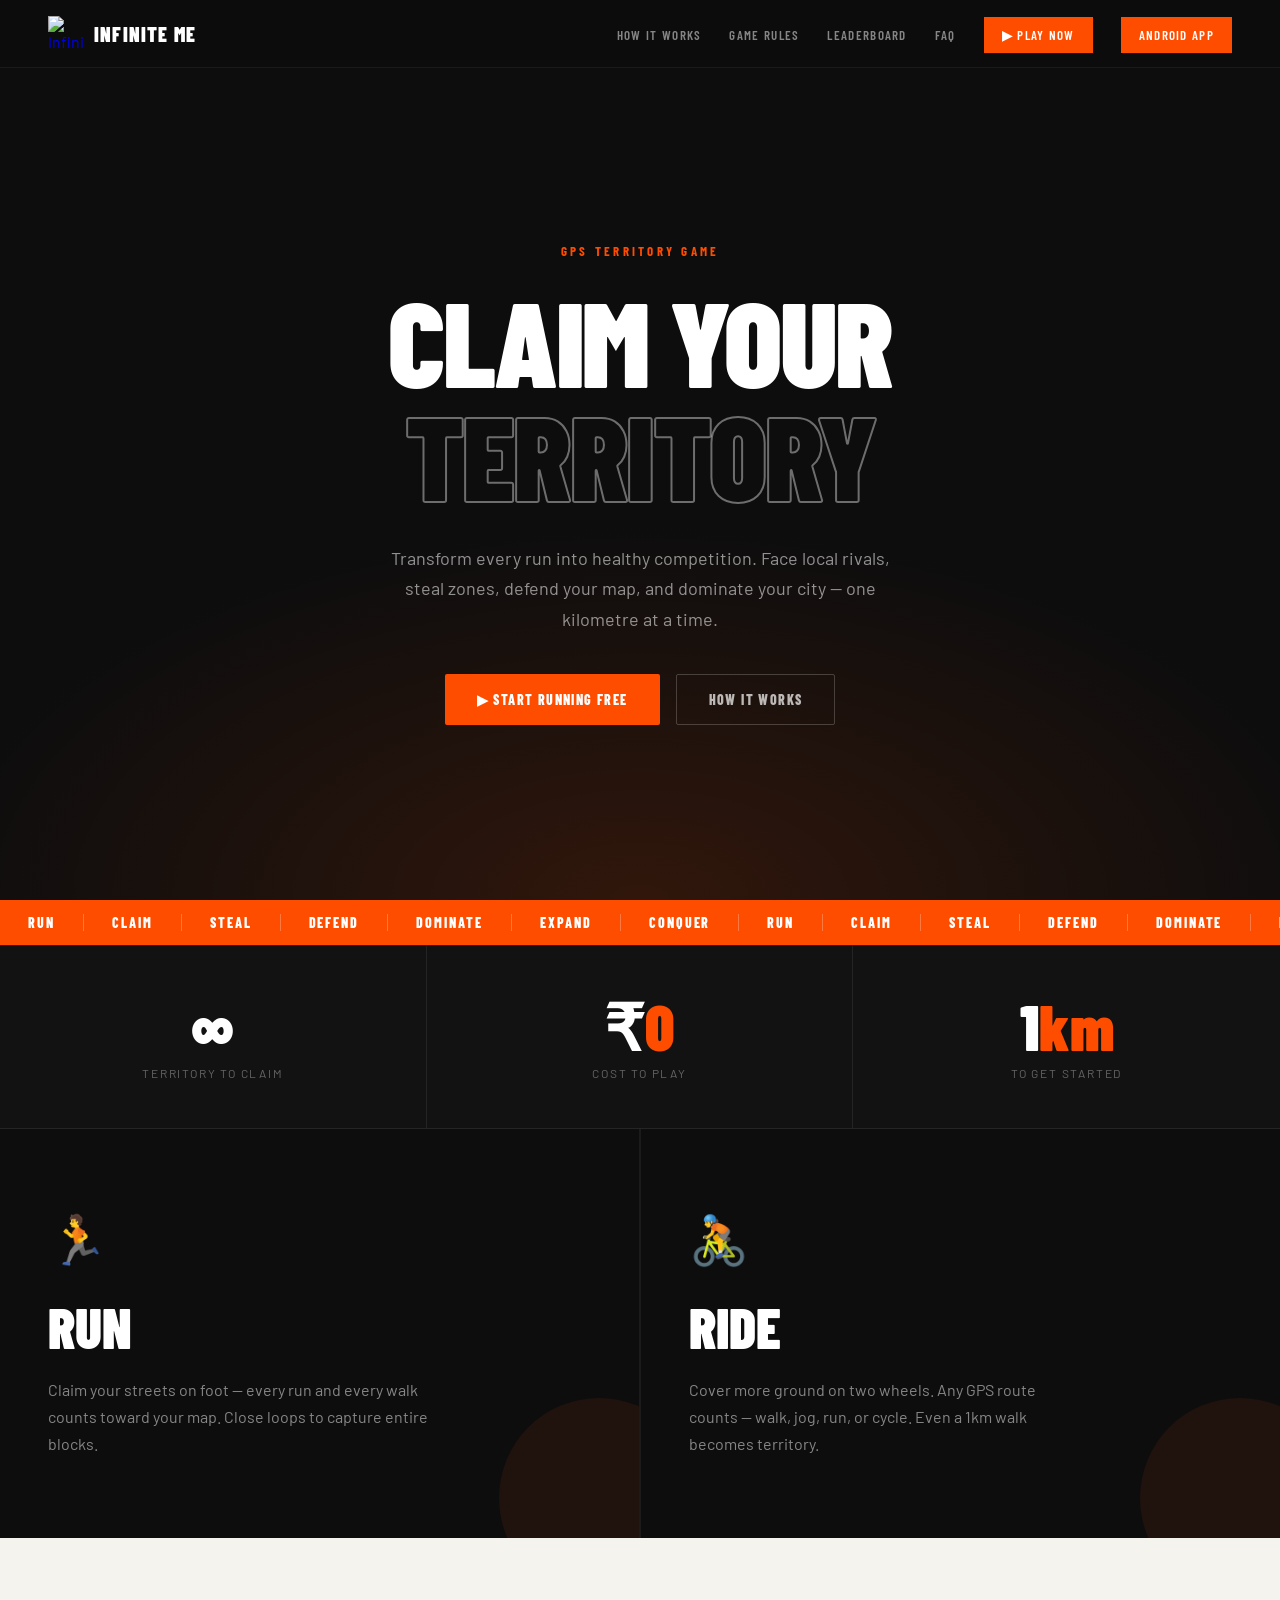
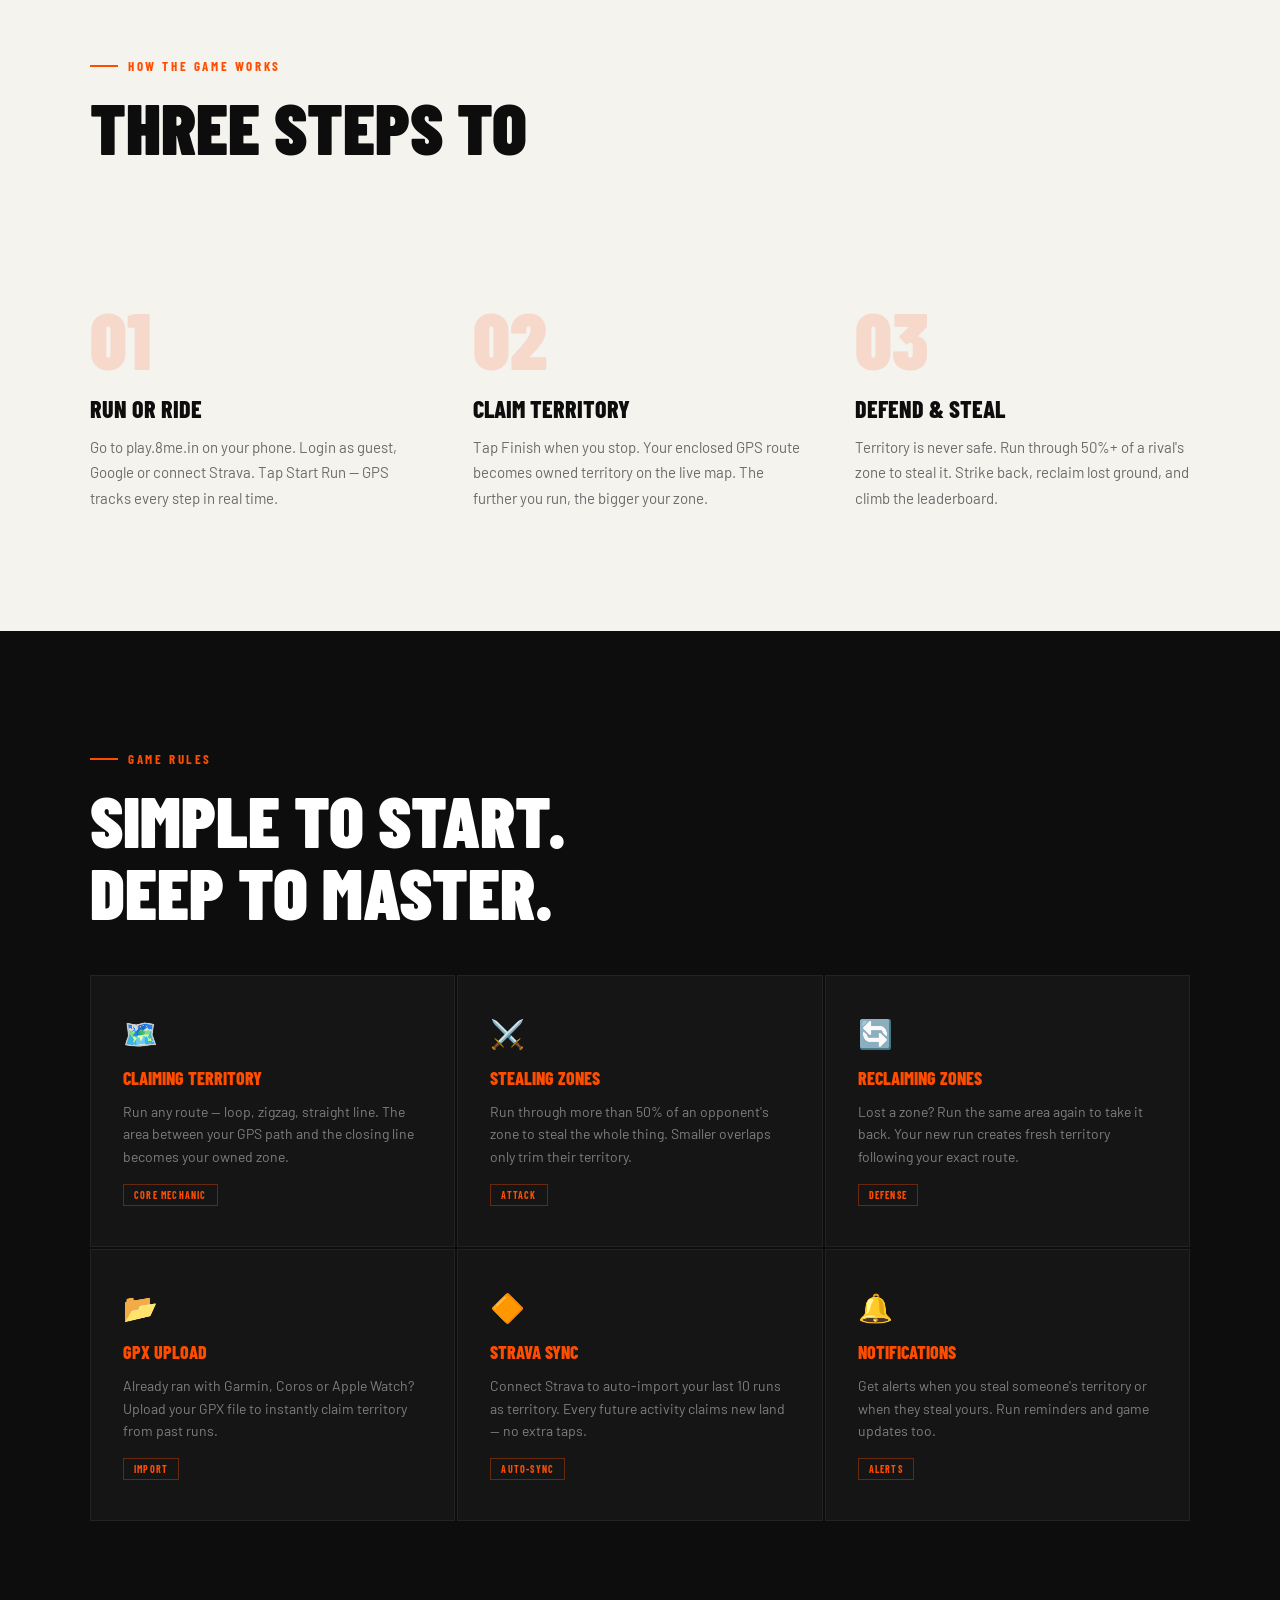
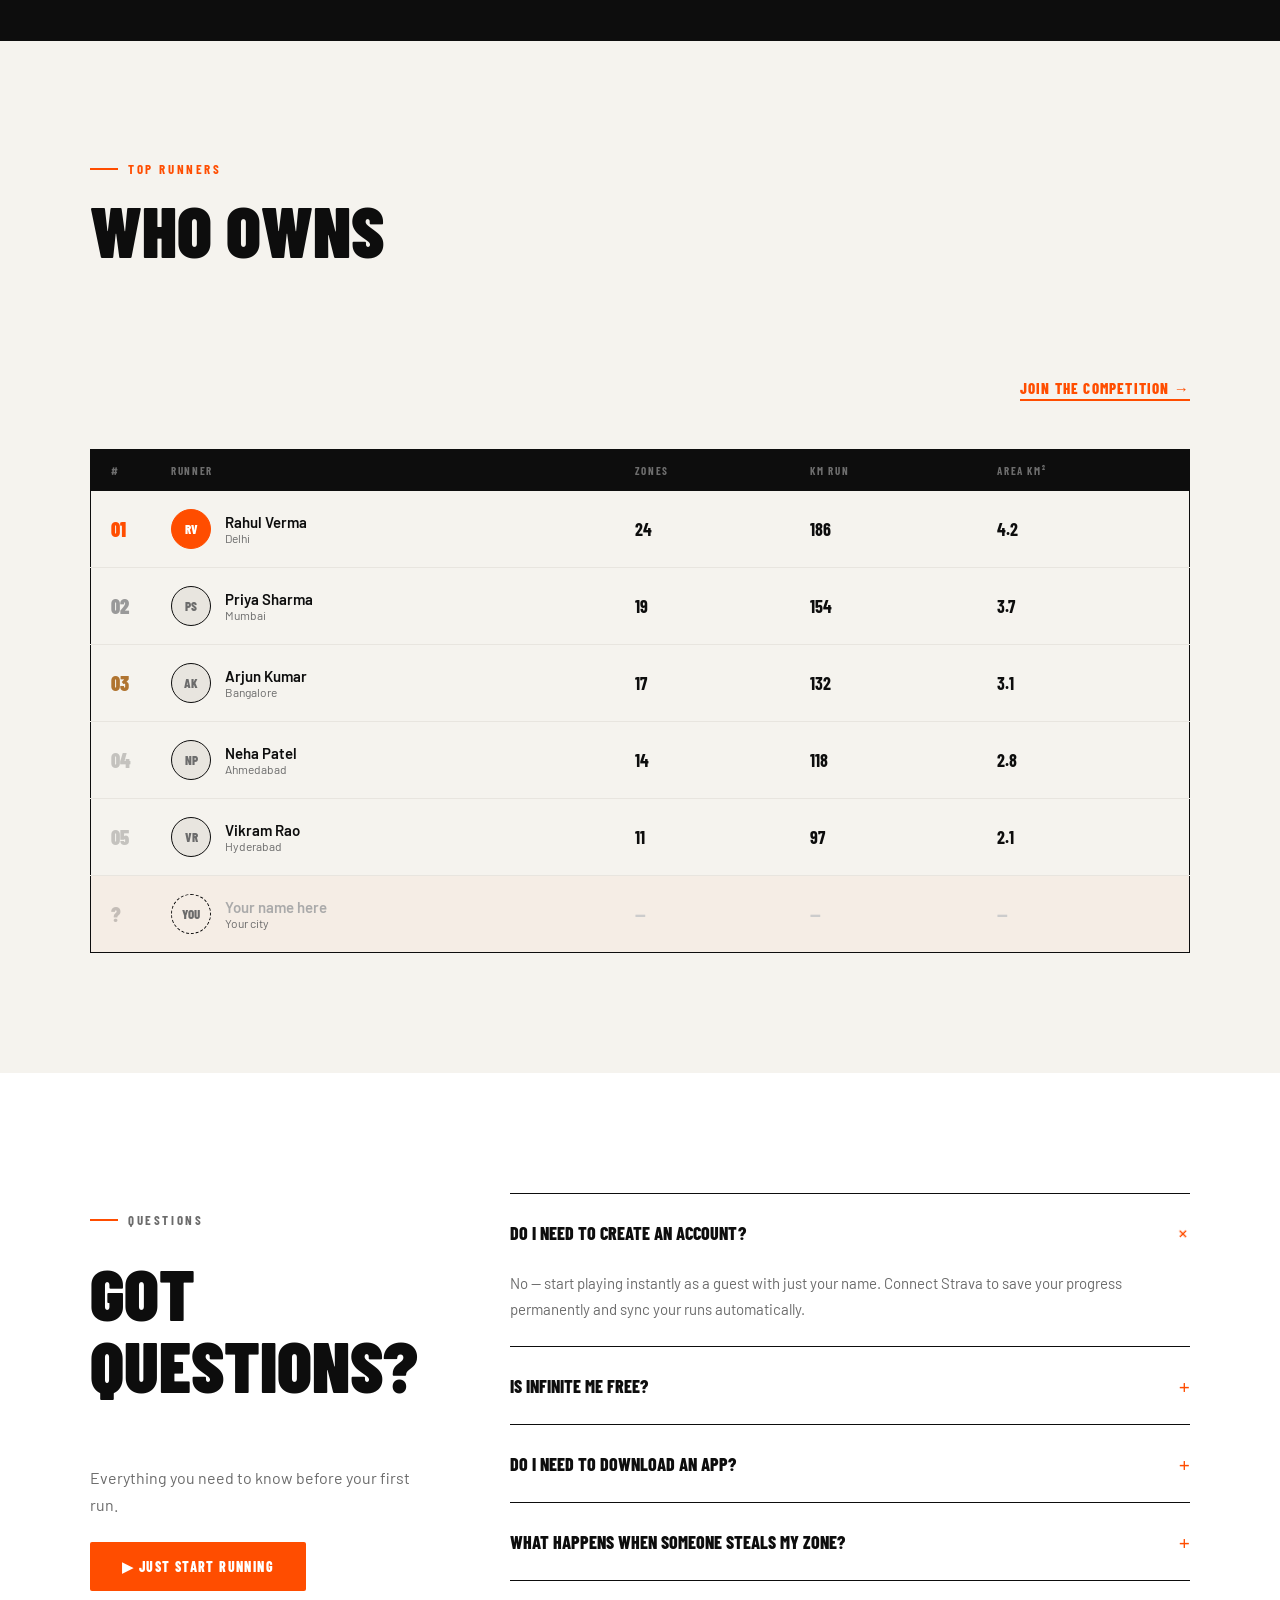
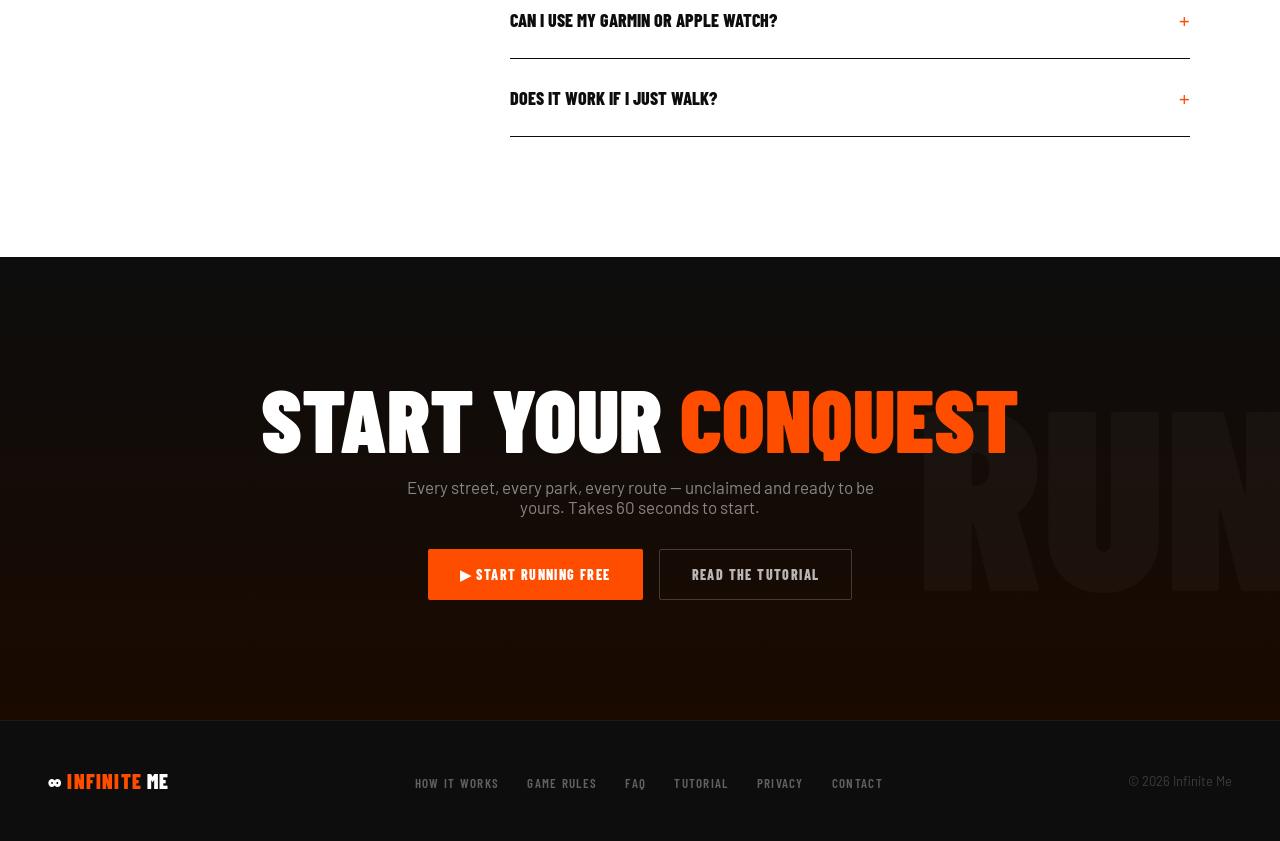
==== website/index.html @ 052830c9 "Build production Conquest landing page for 8me.in Implement Option A design as deployable site with " ====
<!DOCTYPE html>
<html lang="en">
<head>
  <meta charset="UTF-8" />
  <meta name="viewport" content="width=device-width, initial-scale=1.0" />
  <title>Infinite Me — Run. Claim. Own Your World.</title>
  <meta name="description" content="Turn every run into territory. Claim zones, steal rivals, dominate the map. Free GPS territory game for runners." />
  <link rel="icon" type="image/png" href="https://play.8me.in/favicon.png" />
  <link rel="apple-touch-icon" href="https://play.8me.in/favicon.png" />
  <link rel="preconnect" href="https://fonts.googleapis.com" />
  <link rel="preconnect" href="https://fonts.gstatic.com" crossorigin />
  <link href="https://fonts.googleapis.com/css2?family=Barlow+Condensed:wght@600;700;800;900&family=Barlow:wght@400;500;600&display=swap" rel="stylesheet" />
  <link rel="stylesheet" href="css/styles.css" />
</head>
<body>

  <nav>
    <a class="nav-logo" href="#">
      <img src="https://play.8me.in/favicon.png" alt="Infinite Me" width="36" height="36" />
      <span>Infinite Me</span>
    </a>
    <ul class="nav-links">
      <li><a href="#how">How it works</a></li>
      <li><a href="#rules">Game rules</a></li>
      <li><a href="#leaderboard">Leaderboard</a></li>
      <li><a href="#faq">FAQ</a></li>
      <li><a href="https://play.8me.in" class="nav-cta">▶ Play now</a></li>
      <li><a href="javascript:void(0)" class="nav-cta" onclick="openDownloadModal()">Android app</a></li>
    </ul>
    <button class="nav-toggle" id="navToggle" aria-label="Menu">
      <span></span><span></span><span></span>
    </button>
  </nav>

  <div class="mobile-menu" id="mobileMenu">
    <a href="#how">How it works</a>
    <a href="#rules">Game rules</a>
    <a href="#leaderboard">Leaderboard</a>
    <a href="#faq">FAQ</a>
    <a href="javascript:void(0)" onclick="openDownloadModal()">Download for Android</a>
    <a href="https://play.8me.in">▶ Play now</a>
  </div>

  <section class="hero" id="home">
    <p class="hero-eyebrow reveal">GPS Territory Game</p>
    <h1 class="reveal d1">Claim your <span class="outline">territory</span></h1>
    <p class="hero-desc reveal d2">Transform every run into healthy competition. Face local rivals, steal zones, defend your map, and dominate your city — one kilometre at a time.</p>
    <div class="hero-btns reveal d3">
      <a class="btn btn-primary" href="https://play.8me.in">▶ Start running free</a>
      <a class="btn btn-ghost" href="#how">How it works</a>
    </div>
  </section>

  <div class="ticker" aria-hidden="true">
    <div class="ticker-track">
      <span class="ticker-item">Run</span><span class="ticker-item">Claim</span><span class="ticker-item">Steal</span>
      <span class="ticker-item">Defend</span><span class="ticker-item">Dominate</span><span class="ticker-item">Expand</span>
      <span class="ticker-item">Conquer</span><span class="ticker-item">Run</span><span class="ticker-item">Claim</span>
      <span class="ticker-item">Steal</span><span class="ticker-item">Defend</span><span class="ticker-item">Dominate</span>
      <span class="ticker-item">Expand</span><span class="ticker-item">Conquer</span>
      <span class="ticker-item">Run</span><span class="ticker-item">Claim</span><span class="ticker-item">Steal</span>
      <span class="ticker-item">Defend</span><span class="ticker-item">Dominate</span><span class="ticker-item">Expand</span>
      <span class="ticker-item">Conquer</span>
    </div>
  </div>

  <div class="stats-bar">
    <div class="stat-item reveal">
      <span class="stat-num">∞</span>
      <span class="stat-lbl">Territory to claim</span>
    </div>
    <div class="stat-item reveal d1">
      <span class="stat-num">₹<span>0</span></span>
      <span class="stat-lbl">Cost to play</span>
    </div>
    <div class="stat-item reveal d2">
      <span class="stat-num">1<span>km</span></span>
      <span class="stat-lbl">To get started</span>
    </div>
  </div>

  <section class="activity">
    <div class="activity-card reveal">
      <div class="activity-icon">🏃</div>
      <h2>Run</h2>
      <p>Claim your streets on foot — every run and every walk counts toward your map. Close loops to capture entire blocks.</p>
    </div>
    <div class="activity-card reveal d1">
      <div class="activity-icon">🚴</div>
      <h2>Ride</h2>
      <p>Cover more ground on two wheels. Any GPS route counts — walk, jog, run, or cycle. Even a 1km walk becomes territory.</p>
    </div>
  </section>

  <section class="how" id="how">
    <div class="how-inner">
      <p class="section-label reveal">How the game works</p>
      <h2 class="section-title reveal d1">Three steps to<br><span class="stroke">domination</span></h2>
      <div class="steps">
        <div class="step reveal">
          <div class="step-num">01</div>
          <h3>Run or ride</h3>
          <p>Go to play.8me.in on your phone. Login as guest, Google or connect Strava. Tap Start Run — GPS tracks every step in real time.</p>
        </div>
        <div class="step reveal d1">
          <div class="step-num">02</div>
          <h3>Claim territory</h3>
          <p>Tap Finish when you stop. Your enclosed GPS route becomes owned territory on the live map. The further you run, the bigger your zone.</p>
        </div>
        <div class="step reveal d2">
          <div class="step-num">03</div>
          <h3>Defend &amp; steal</h3>
          <p>Territory is never safe. Run through 50%+ of a rival's zone to steal it. Strike back, reclaim lost ground, and climb the leaderboard.</p>
        </div>
      </div>
    </div>
  </section>

  <section class="features" id="rules">
    <div class="features-inner">
      <p class="section-label reveal">Game rules</p>
      <h2 class="section-title reveal d1">Simple to start.<br>Deep to master.</h2>
      <div class="feature-grid">
        <div class="feature reveal">
          <span class="feature-icon">🗺️</span>
          <h4>Claiming territory</h4>
          <p>Run any route — loop, zigzag, straight line. The area between your GPS path and the closing line becomes your owned zone.</p>
          <span class="feature-tag">Core mechanic</span>
        </div>
        <div class="feature reveal d1">
          <span class="feature-icon">⚔️</span>
          <h4>Stealing zones</h4>
          <p>Run through more than 50% of an opponent's zone to steal the whole thing. Smaller overlaps only trim their territory.</p>
          <span class="feature-tag">Attack</span>
        </div>
        <div class="feature reveal d2">
          <span class="feature-icon">🔄</span>
          <h4>Reclaiming zones</h4>
          <p>Lost a zone? Run the same area again to take it back. Your new run creates fresh territory following your exact route.</p>
          <span class="feature-tag">Defense</span>
        </div>
        <div class="feature reveal">
          <span class="feature-icon">📂</span>
          <h4>GPX upload</h4>
          <p>Already ran with Garmin, Coros or Apple Watch? Upload your GPX file to instantly claim territory from past runs.</p>
          <span class="feature-tag">Import</span>
        </div>
        <div class="feature reveal d1">
          <span class="feature-icon">🔶</span>
          <h4>Strava sync</h4>
          <p>Connect Strava to auto-import your last 10 runs as territory. Every future activity claims new land — no extra taps.</p>
          <span class="feature-tag">Auto-sync</span>
        </div>
        <div class="feature reveal d2">
          <span class="feature-icon">🔔</span>
          <h4>Notifications</h4>
          <p>Get alerts when you steal someone's territory or when they steal yours. Run reminders and game updates too.</p>
          <span class="feature-tag">Alerts</span>
        </div>
      </div>
    </div>
  </section>

  <section class="leaderboard" id="leaderboard">
    <div class="lb-inner">
      <div class="lb-header reveal">
        <div>
          <p class="section-label">Top runners</p>
          <h2 class="section-title">Who owns<br><span class="stroke">the map</span></h2>
        </div>
        <a href="https://play.8me.in" class="lb-join">Join the competition →</a>
      </div>
      <table class="lb-table reveal d1">
        <thead>
          <tr>
            <th style="width:52px">#</th>
            <th>Runner</th>
            <th>Zones</th>
            <th>KM run</th>
            <th>Area km²</th>
          </tr>
        </thead>
        <tbody>
          <tr>
            <td><span class="rank-num rank-1">01</span></td>
            <td>
              <div class="runner-row">
                <div class="runner-avi top">RV</div>
                <div>
                  <div class="runner-name">Rahul Verma</div>
                  <div class="runner-city">Delhi</div>
                </div>
              </div>
            </td>
            <td><span class="lb-num">24</span></td>
            <td><span class="lb-num">186</span></td>
            <td><span class="lb-num">4.2</span></td>
          </tr>
          <tr>
            <td><span class="rank-num rank-2">02</span></td>
            <td>
              <div class="runner-row">
                <div class="runner-avi">PS</div>
                <div>
                  <div class="runner-name">Priya Sharma</div>
                  <div class="runner-city">Mumbai</div>
                </div>
              </div>
            </td>
            <td><span class="lb-num">19</span></td>
            <td><span class="lb-num">154</span></td>
            <td><span class="lb-num">3.7</span></td>
          </tr>
          <tr>
            <td><span class="rank-num rank-3">03</span></td>
            <td>
              <div class="runner-row">
                <div class="runner-avi">AK</div>
                <div>
                  <div class="runner-name">Arjun Kumar</div>
                  <div class="runner-city">Bangalore</div>
                </div>
              </div>
            </td>
            <td><span class="lb-num">17</span></td>
            <td><span class="lb-num">132</span></td>
            <td><span class="lb-num">3.1</span></td>
          </tr>
          <tr>
            <td><span class="rank-num">04</span></td>
            <td>
              <div class="runner-row">
                <div class="runner-avi">NP</div>
                <div>
                  <div class="runner-name">Neha Patel</div>
                  <div class="runner-city">Ahmedabad</div>
                </div>
              </div>
            </td>
            <td><span class="lb-num">14</span></td>
            <td><span class="lb-num">118</span></td>
            <td><span class="lb-num">2.8</span></td>
          </tr>
          <tr>
            <td><span class="rank-num">05</span></td>
            <td>
              <div class="runner-row">
                <div class="runner-avi">VR</div>
                <div>
                  <div class="runner-name">Vikram Rao</div>
                  <div class="runner-city">Hyderabad</div>
                </div>
              </div>
            </td>
            <td><span class="lb-num">11</span></td>
            <td><span class="lb-num">97</span></td>
            <td><span class="lb-num">2.1</span></td>
          </tr>
          <tr class="you-row">
            <td><span class="rank-num">?</span></td>
            <td>
              <div class="runner-row">
                <div class="runner-avi">YOU</div>
                <div>
                  <div class="runner-name" style="color:#aaa">Your name here</div>
                  <div class="runner-city">Your city</div>
                </div>
              </div>
            </td>
            <td><span class="lb-num" style="color:#ccc">—</span></td>
            <td><span class="lb-num" style="color:#ccc">—</span></td>
            <td><span class="lb-num" style="color:#ccc">—</span></td>
          </tr>
        </tbody>
      </table>
    </div>
  </section>

  <section class="faq" id="faq">
    <div class="faq-inner">
      <div class="faq-left reveal">
        <p class="section-label">Questions</p>
        <h2 class="section-title">Got<br>questions?</h2>
        <p>Everything you need to know before your first run.</p>
        <a class="btn btn-primary" href="https://play.8me.in">▶ Just start running</a>
      </div>
      <div class="faq-list reveal d1">
        <div class="faq-item open">
          <div class="faq-q">Do I need to create an account?</div>
          <div class="faq-a">No — start playing instantly as a guest with just your name. Connect Strava to save your progress permanently and sync your runs automatically.</div>
        </div>
        <div class="faq-item">
          <div class="faq-q">Is Infinite Me free?</div>
          <div class="faq-a">Completely free. No ads, no in-app purchases, no premium tier. Just run and claim territory.</div>
        </div>
        <div class="faq-item">
          <div class="faq-q">Do I need to download an app?</div>
          <div class="faq-a">Not mandatory. Infinite Me runs entirely in your phone's browser at play.8me.in. Works on any modern Android or iPhone. You can also download the Android app for the best experience.</div>
        </div>
        <div class="faq-item">
          <div class="faq-q">What happens when someone steals my zone?</div>
          <div class="faq-a">You'll get an alert in the app, or enable notifications from your profile page in the browser. Simply run through the same area again to reclaim it — every zone can always be won back.</div>
        </div>
        <div class="faq-item">
          <div class="faq-q">Can I use my Garmin or Apple Watch?</div>
          <div class="faq-a">Yes! Export your run as a GPX file from any GPS watch and upload it directly in the app. Your entire run history can instantly become territory.</div>
        </div>
        <div class="faq-item">
          <div class="faq-q">Does it work if I just walk?</div>
          <div class="faq-a">Absolutely. Any GPS route counts — walk, jog, run, or cycle. Even a 1km walk becomes territory. The game is for everyone who moves.</div>
        </div>
      </div>
    </div>
  </section>

  <section class="cta">
    <div class="cta-inner reveal">
      <h2>Start your <span>conquest</span></h2>
      <p>Every street, every park, every route — unclaimed and ready to be yours. Takes 60 seconds to start.</p>
      <div class="cta-btns">
        <a class="btn btn-primary" href="https://play.8me.in">▶ Start running free</a>
        <a class="btn btn-ghost" href="https://8me.in/tutorial.html">Read the tutorial</a>
      </div>
    </div>
  </section>

  <footer>
    <a href="#" class="footer-logo">∞ <span>Infinite</span> Me</a>
    <ul class="footer-links">
      <li><a href="#how">How it works</a></li>
      <li><a href="#rules">Game rules</a></li>
      <li><a href="#faq">FAQ</a></li>
      <li><a href="https://8me.in/tutorial.html">Tutorial</a></li>
      <li><a href="https://8me.in/privacy.html">Privacy</a></li>
      <li><a href="mailto:hello@8me.in">Contact</a></li>
    </ul>
    <span class="footer-copy">© 2026 Infinite Me</span>
  </footer>

  <!-- Android download modal -->
  <div class="modal-overlay" id="downloadModal">
    <div class="modal-box">
      <button class="modal-close" onclick="closeDownloadModal()" aria-label="Close">×</button>
      <h3 class="modal-title">Get early access</h3>
      <p class="modal-sub">Infinite Me is in closed testing. Follow both steps below to install — takes about 2 minutes.</p>
      <div class="modal-step">
        <div class="modal-step-num">Step 1</div>
        <div class="modal-step-title">Join the testers group</div>
        <p>Click "Join group" using the same Google account you use on your phone.</p>
        <a href="https://groups.google.com/g/infiniteme-testers" target="_blank" rel="noopener" class="modal-link-btn">Join testers group →</a>
      </div>
      <div class="modal-step">
        <div class="modal-step-num">Step 2</div>
        <div class="modal-step-title">Opt in on Google Play</div>
        <p>Tap "Become a tester," then install the app from Google Play.</p>
        <a href="https://play.google.com/apps/testing/in.me8.infiniteme" target="_blank" rel="noopener" class="modal-link-btn">Become a tester →</a>
      </div>
      <p class="modal-footnote">Found a bug or have feedback? Email <a href="mailto:developer@8me.in">developer@8me.in</a></p>
    </div>
  </div>

  <script src="js/main.js"></script>
</body>
</html>
---- website/css/styles.css ----
:root {
  --orange: #FF4D00;
  --orange-light: #FF6A25;
  --black: #0D0D0D;
  --white: #FFFFFF;
  --off-white: #F5F3EE;
  --gray: #6B6B6B;
  --light-gray: #E8E5DF;
  --green: #00C566;
  --blue: #0057FF;
  --font: 'Barlow Condensed', sans-serif;
  --font-body: 'Barlow', sans-serif;
  --nav-height: 68px;
}

*, *::before, *::after { box-sizing: border-box; margin: 0; padding: 0; }
html { scroll-behavior: smooth; }
body {
  font-family: var(--font-body);
  background: var(--black);
  color: var(--white);
  overflow-x: hidden;
}

/* NAV */
nav {
  position: fixed;
  top: 0; left: 0; right: 0;
  z-index: 200;
  height: var(--nav-height);
  background: rgba(13, 13, 13, 0.9);
  backdrop-filter: blur(12px);
  border-bottom: 1px solid rgba(255, 255, 255, 0.06);
  display: flex;
  align-items: center;
  justify-content: space-between;
  padding: 0 48px;
}

.nav-logo {
  display: flex;
  align-items: center;
  gap: 10px;
  text-decoration: none;
}
.nav-logo img { height: 36px; width: 36px; object-fit: contain; }
.nav-logo span {
  font-family: var(--font);
  font-weight: 900;
  font-size: 20px;
  letter-spacing: 0.06em;
  text-transform: uppercase;
  color: var(--white);
}

.nav-links {
  display: flex;
  align-items: center;
  gap: 28px;
  list-style: none;
}
.nav-links a {
  font-family: var(--font);
  font-weight: 600;
  font-size: 13px;
  letter-spacing: 0.1em;
  text-transform: uppercase;
  color: rgba(255, 255, 255, 0.5);
  text-decoration: none;
  transition: color 0.2s;
}
.nav-links a:hover { color: var(--white); }
.nav-cta {
  background: var(--orange) !important;
  color: var(--white) !important;
  padding: 10px 18px !important;
}
.nav-cta:hover { background: var(--orange-light) !important; color: var(--white) !important; }

.nav-toggle {
  display: none;
  background: none;
  border: none;
  cursor: pointer;
  padding: 8px;
}
.nav-toggle span {
  display: block;
  width: 24px;
  height: 2px;
  background: var(--white);
  margin: 5px 0;
  transition: transform 0.2s, opacity 0.2s;
}
.nav-toggle.open span:nth-child(1) { transform: translateY(7px) rotate(45deg); }
.nav-toggle.open span:nth-child(2) { opacity: 0; }
.nav-toggle.open span:nth-child(3) { transform: translateY(-7px) rotate(-45deg); }

.mobile-menu {
  display: none;
  position: fixed;
  top: var(--nav-height);
  left: 0; right: 0;
  background: var(--black);
  border-bottom: 1px solid rgba(255, 255, 255, 0.08);
  padding: 24px;
  z-index: 199;
  flex-direction: column;
  gap: 4px;
}
.mobile-menu.open { display: flex; }
.mobile-menu a {
  font-family: var(--font);
  font-weight: 700;
  font-size: 16px;
  letter-spacing: 0.08em;
  text-transform: uppercase;
  color: rgba(255, 255, 255, 0.7);
  text-decoration: none;
  padding: 14px 0;
  border-bottom: 1px solid rgba(255, 255, 255, 0.06);
}
.mobile-menu a:last-child {
  margin-top: 8px;
  background: var(--orange);
  color: var(--white);
  text-align: center;
  padding: 16px;
  border: none;
}

/* HERO */
.hero {
  min-height: 100vh;
  padding: calc(var(--nav-height) + 80px) 48px 80px;
  display: flex;
  flex-direction: column;
  align-items: center;
  justify-content: center;
  text-align: center;
  position: relative;
}
.hero::before {
  content: '';
  position: absolute;
  inset: 0;
  background: radial-gradient(ellipse 80% 60% at 50% 100%, rgba(255, 77, 0, 0.15) 0%, transparent 70%);
  pointer-events: none;
}
.hero-eyebrow {
  font-family: var(--font);
  font-weight: 700;
  font-size: 13px;
  letter-spacing: 0.25em;
  text-transform: uppercase;
  color: var(--orange);
  margin-bottom: 24px;
  position: relative;
}
.hero h1 {
  font-family: var(--font);
  font-weight: 900;
  font-size: clamp(52px, 10vw, 120px);
  line-height: 0.95;
  letter-spacing: -0.02em;
  text-transform: uppercase;
  max-width: 900px;
  position: relative;
}
.hero h1 .outline {
  -webkit-text-stroke: 2px rgba(255, 255, 255, 0.4);
  color: transparent;
}
.hero-desc {
  font-size: 18px;
  line-height: 1.7;
  color: rgba(255, 255, 255, 0.55);
  max-width: 520px;
  margin: 32px auto 40px;
  position: relative;
}
.hero-btns {
  display: flex;
  gap: 16px;
  justify-content: center;
  flex-wrap: wrap;
  position: relative;
}

/* BUTTONS */
.btn {
  font-family: var(--font);
  font-weight: 800;
  font-size: 14px;
  letter-spacing: 0.1em;
  text-transform: uppercase;
  text-decoration: none;
  padding: 16px 32px;
  border-radius: 2px;
  border: none;
  cursor: pointer;
  transition: all 0.2s;
  display: inline-flex;
  align-items: center;
  gap: 8px;
}
.btn-primary { background: var(--orange); color: var(--white); }
.btn-primary:hover { background: var(--orange-light); transform: translateY(-2px); }
.btn-ghost {
  background: transparent;
  color: rgba(255, 255, 255, 0.7);
  border: 1.5px solid rgba(255, 255, 255, 0.2);
}
.btn-ghost:hover { border-color: rgba(255, 255, 255, 0.5); color: var(--white); }

/* TICKER */
.ticker {
  background: var(--orange);
  padding: 14px 0;
  overflow: hidden;
}
.ticker-track {
  display: flex;
  width: max-content;
  animation: tick 22s linear infinite;
}
.ticker-item {
  font-family: var(--font);
  font-weight: 800;
  font-size: 14px;
  letter-spacing: 0.14em;
  text-transform: uppercase;
  color: var(--white);
  padding: 0 28px;
  border-right: 1px solid rgba(255, 255, 255, 0.25);
  white-space: nowrap;
}
@keyframes tick {
  0% { transform: translateX(0); }
  100% { transform: translateX(-50%); }
}

/* STATS BAR */
.stats-bar {
  display: grid;
  grid-template-columns: repeat(3, 1fr);
  border-top: 1px solid rgba(255, 255, 255, 0.08);
  border-bottom: 1px solid rgba(255, 255, 255, 0.08);
  background: rgba(255, 255, 255, 0.02);
}
.stat-item {
  padding: 48px 32px;
  text-align: center;
  border-right: 1px solid rgba(255, 255, 255, 0.08);
}
.stat-item:last-child { border-right: none; }
.stat-num {
  font-family: var(--font);
  font-weight: 900;
  font-size: clamp(40px, 6vw, 64px);
  color: var(--white);
  line-height: 1;
  display: block;
}
.stat-num span { color: var(--orange); }
.stat-lbl {
  font-size: 12px;
  letter-spacing: 0.15em;
  text-transform: uppercase;
  color: rgba(255, 255, 255, 0.35);
  margin-top: 8px;
  display: block;
}

/* ACTIVITY */
.activity {
  display: grid;
  grid-template-columns: 1fr 1fr;
  gap: 2px;
  background: rgba(255, 255, 255, 0.06);
}
.activity-card {
  background: var(--black);
  padding: 80px 48px;
  position: relative;
  overflow: hidden;
}
.activity-card::after {
  content: '';
  position: absolute;
  bottom: -60px;
  right: -60px;
  width: 200px;
  height: 200px;
  background: var(--orange);
  opacity: 0.08;
  border-radius: 50%;
}
.activity-icon { font-size: 48px; margin-bottom: 24px; position: relative; z-index: 1; }
.activity-card h2 {
  font-family: var(--font);
  font-weight: 900;
  font-size: clamp(36px, 5vw, 56px);
  text-transform: uppercase;
  margin-bottom: 16px;
  position: relative;
  z-index: 1;
}
.activity-card p {
  color: rgba(255, 255, 255, 0.5);
  line-height: 1.7;
  max-width: 380px;
  position: relative;
  z-index: 1;
}

/* SECTIONS */
.section-label {
  font-family: var(--font);
  font-weight: 700;
  font-size: 13px;
  letter-spacing: 0.2em;
  text-transform: uppercase;
  color: var(--orange);
  margin-bottom: 16px;
  display: flex;
  align-items: center;
  gap: 10px;
}
.section-label::before {
  content: '';
  width: 28px;
  height: 2px;
  background: var(--orange);
}
.section-title {
  font-family: var(--font);
  font-weight: 900;
  font-size: clamp(40px, 6vw, 72px);
  text-transform: uppercase;
  line-height: 1;
  margin-bottom: 64px;
}
.section-title .stroke {
  -webkit-text-stroke: 2px currentColor;
  color: transparent;
}

/* HOW IT WORKS */
.how {
  padding: 120px 48px;
  background: var(--off-white);
  color: var(--black);
}
.how-inner { max-width: 1100px; margin: 0 auto; }
.steps { display: grid; grid-template-columns: repeat(3, 1fr); gap: 48px; }
.step-num {
  font-family: var(--font);
  font-weight: 900;
  font-size: 80px;
  color: rgba(255, 77, 0, 0.15);
  line-height: 1;
  margin-bottom: 16px;
}
.step h3 {
  font-family: var(--font);
  font-weight: 800;
  font-size: 24px;
  text-transform: uppercase;
  margin-bottom: 12px;
}
.step p { color: var(--gray); line-height: 1.7; font-size: 15px; }

/* FEATURES / RULES */
.features {
  padding: 120px 48px;
  background: var(--black);
}
.features-inner { max-width: 1100px; margin: 0 auto; }
.features .section-title { color: var(--white); margin-bottom: 48px; }
.feature-grid { display: grid; grid-template-columns: repeat(3, 1fr); gap: 2px; }
.feature {
  background: rgba(255, 255, 255, 0.03);
  padding: 40px 32px;
  border: 1px solid rgba(255, 255, 255, 0.06);
  transition: background 0.25s;
}
.feature:hover { background: rgba(255, 255, 255, 0.05); }
.feature-icon { font-size: 28px; margin-bottom: 16px; display: block; }
.feature h4 {
  font-family: var(--font);
  font-weight: 800;
  font-size: 18px;
  text-transform: uppercase;
  margin-bottom: 12px;
  color: var(--orange);
}
.feature p { color: rgba(255, 255, 255, 0.45); font-size: 14px; line-height: 1.6; }
.feature-tag {
  display: inline-block;
  margin-top: 16px;
  font-family: var(--font);
  font-size: 10px;
  font-weight: 700;
  letter-spacing: 0.12em;
  text-transform: uppercase;
  color: var(--orange);
  border: 1px solid rgba(255, 77, 0, 0.35);
  padding: 4px 10px;
}

/* LEADERBOARD */
.leaderboard {
  padding: 120px 48px;
  background: var(--off-white);
  color: var(--black);
}
.lb-inner { max-width: 1100px; margin: 0 auto; }
.lb-header {
  display: flex;
  align-items: flex-end;
  justify-content: space-between;
  gap: 24px;
  margin-bottom: 48px;
  flex-wrap: wrap;
}
.lb-join {
  font-family: var(--font);
  font-weight: 800;
  font-size: 15px;
  text-transform: uppercase;
  letter-spacing: 0.08em;
  color: var(--orange);
  text-decoration: none;
  border-bottom: 2px solid var(--orange);
  padding-bottom: 2px;
}
.lb-table {
  width: 100%;
  border-collapse: collapse;
  border: 1.5px solid var(--black);
}
.lb-table th {
  font-family: var(--font);
  font-weight: 700;
  font-size: 11px;
  letter-spacing: 0.15em;
  text-transform: uppercase;
  padding: 14px 20px;
  text-align: left;
  background: var(--black);
  color: rgba(255, 255, 255, 0.4);
}
.lb-table td {
  padding: 18px 20px;
  border-bottom: 1px solid var(--light-gray);
  font-size: 15px;
}
.lb-table tr:last-child td { border-bottom: none; }
.lb-table tr:hover td { background: rgba(255, 77, 0, 0.04); }
.rank-num {
  font-family: var(--font);
  font-weight: 900;
  font-size: 20px;
  color: rgba(0, 0, 0, 0.2);
}
.rank-1 { color: var(--orange); }
.rank-2 { color: #999; }
.rank-3 { color: #b07430; }
.runner-row { display: flex; align-items: center; gap: 14px; }
.runner-avi {
  width: 40px;
  height: 40px;
  border-radius: 50%;
  background: var(--light-gray);
  display: flex;
  align-items: center;
  justify-content: center;
  font-family: var(--font);
  font-weight: 800;
  font-size: 13px;
  color: var(--gray);
  border: 1.5px solid var(--black);
  flex-shrink: 0;
}
.runner-avi.top { background: var(--orange); color: var(--white); border-color: var(--orange); }
.runner-name { font-weight: 600; }
.runner-city { font-size: 12px; color: var(--gray); }
.lb-num { font-family: var(--font); font-weight: 700; font-size: 18px; }
.you-row td { background: rgba(255, 77, 0, 0.04); }
.you-row .runner-avi { border-style: dashed; background: transparent; }

/* FAQ */
.faq {
  padding: 120px 48px;
  background: var(--white);
  color: var(--black);
}
.faq-inner {
  max-width: 1100px;
  margin: 0 auto;
  display: grid;
  grid-template-columns: 340px 1fr;
  gap: 80px;
  align-items: start;
}
.faq-left { position: sticky; top: calc(var(--nav-height) + 32px); }
.faq-left p { color: var(--gray); line-height: 1.7; margin: 16px 0 24px; }
.faq-item { border-top: 1.5px solid var(--black); }
.faq-item:last-child { border-bottom: 1.5px solid var(--black); }
.faq-q {
  font-family: var(--font);
  font-weight: 800;
  font-size: 18px;
  text-transform: uppercase;
  padding: 24px 0;
  cursor: pointer;
  display: flex;
  justify-content: space-between;
  align-items: center;
  gap: 16px;
  user-select: none;
}
.faq-q::after {
  content: '+';
  font-size: 24px;
  font-weight: 400;
  color: var(--orange);
  flex-shrink: 0;
  transition: transform 0.2s;
}
.faq-item.open .faq-q::after { transform: rotate(45deg); }
.faq-a {
  max-height: 0;
  overflow: hidden;
  transition: max-height 0.3s ease, padding 0.3s ease;
  color: var(--gray);
  font-size: 15px;
  line-height: 1.7;
}
.faq-item.open .faq-a {
  max-height: 200px;
  padding-bottom: 24px;
}

/* CTA */
.cta {
  padding: 120px 48px;
  text-align: center;
  background: linear-gradient(180deg, var(--black) 0%, #1a0a00 100%);
  position: relative;
  overflow: hidden;
}
.cta::before {
  content: 'RUN';
  position: absolute;
  right: -20px;
  top: 50%;
  transform: translateY(-50%);
  font-family: var(--font);
  font-weight: 900;
  font-size: clamp(120px, 20vw, 280px);
  color: rgba(255, 255, 255, 0.03);
  line-height: 1;
  pointer-events: none;
}
.cta-inner { position: relative; z-index: 1; }
.cta h2 {
  font-family: var(--font);
  font-weight: 900;
  font-size: clamp(48px, 8vw, 88px);
  text-transform: uppercase;
  line-height: 0.95;
  margin-bottom: 16px;
}
.cta h2 span { color: var(--orange); }
.cta p {
  color: rgba(255, 255, 255, 0.5);
  font-size: 17px;
  margin-bottom: 32px;
  max-width: 480px;
  margin-left: auto;
  margin-right: auto;
}
.cta-btns {
  display: flex;
  gap: 16px;
  justify-content: center;
  flex-wrap: wrap;
}

/* FOOTER */
footer {
  padding: 48px;
  display: flex;
  align-items: center;
  justify-content: space-between;
  flex-wrap: wrap;
  gap: 20px;
  border-top: 1px solid rgba(255, 255, 255, 0.06);
  background: var(--black);
}
.footer-logo {
  font-family: var(--font);
  font-weight: 900;
  font-size: 20px;
  letter-spacing: 0.06em;
  color: var(--white);
  text-decoration: none;
  text-transform: uppercase;
}
.footer-logo span { color: var(--orange); }
.footer-links {
  display: flex;
  gap: 28px;
  list-style: none;
  flex-wrap: wrap;
}
.footer-links a {
  font-family: var(--font);
  font-weight: 600;
  font-size: 13px;
  letter-spacing: 0.1em;
  text-transform: uppercase;
  color: rgba(255, 255, 255, 0.35);
  text-decoration: none;
  transition: color 0.2s;
}
.footer-links a:hover { color: rgba(255, 255, 255, 0.8); }
.footer-copy { font-size: 13px; color: rgba(255, 255, 255, 0.2); }

/* MODAL */
.modal-overlay {
  display: none;
  position: fixed;
  inset: 0;
  z-index: 500;
  background: rgba(13, 13, 13, 0.72);
  backdrop-filter: blur(4px);
  align-items: center;
  justify-content: center;
  padding: 24px;
}
.modal-overlay.open { display: flex; }
.modal-box {
  position: relative;
  background: var(--white);
  width: 100%;
  max-width: 460px;
  max-height: 88vh;
  overflow-y: auto;
  border-radius: 6px;
  padding: 40px 36px 32px;
  color: var(--black);
  animation: modalIn 0.25s ease;
}
@keyframes modalIn {
  from { opacity: 0; transform: translateY(16px) scale(0.98); }
  to { opacity: 1; transform: none; }
}
.modal-close {
  position: absolute;
  top: 16px;
  right: 16px;
  background: var(--off-white);
  border: none;
  width: 32px;
  height: 32px;
  border-radius: 50%;
  font-size: 20px;
  cursor: pointer;
  color: var(--gray);
}
.modal-title {
  font-family: var(--font);
  font-weight: 900;
  font-size: 28px;
  text-transform: uppercase;
  margin-bottom: 8px;
}
.modal-sub { color: var(--gray); font-size: 14px; line-height: 1.6; margin-bottom: 28px; }
.modal-step {
  border: 1.5px solid var(--light-gray);
  padding: 20px;
  margin-bottom: 16px;
  border-radius: 4px;
}
.modal-step-num {
  font-family: var(--font);
  font-weight: 900;
  font-size: 12px;
  letter-spacing: 0.15em;
  color: var(--orange);
  margin-bottom: 8px;
}
.modal-step-title {
  font-family: var(--font);
  font-weight: 800;
  font-size: 18px;
  text-transform: uppercase;
  margin-bottom: 6px;
}
.modal-step p { font-size: 14px; color: var(--gray); line-height: 1.6; margin-bottom: 12px; }
.modal-link-btn {
  display: inline-block;
  font-family: var(--font);
  font-weight: 800;
  font-size: 13px;
  letter-spacing: 0.08em;
  text-transform: uppercase;
  background: var(--orange);
  color: var(--white);
  padding: 12px 20px;
  text-decoration: none;
  border-radius: 2px;
}
.modal-footnote {
  font-size: 13px;
  color: var(--gray);
  margin-top: 20px;
  line-height: 1.6;
}
.modal-footnote a { color: var(--orange); }

/* REVEAL */
.reveal {
  opacity: 0;
  transform: translateY(30px);
  transition: opacity 0.65s ease, transform 0.65s ease;
}
.reveal.in { opacity: 1; transform: none; }
.d1 { transition-delay: 0.1s; }
.d2 { transition-delay: 0.2s; }
.d3 { transition-delay: 0.3s; }

/* RESPONSIVE */
@media (max-width: 960px) {
  nav { padding: 0 20px; }
  .nav-links { display: none; }
  .nav-toggle { display: block; }
  .hero, .how, .features, .leaderboard, .faq, .cta { padding-left: 24px; padding-right: 24px; }
  .activity-card { padding: 48px 28px; }
  .activity, .steps, .feature-grid, .stats-bar { grid-template-columns: 1fr; }
  .stat-item { border-right: none; border-bottom: 1px solid rgba(255, 255, 255, 0.08); }
  .faq-inner { grid-template-columns: 1fr; gap: 40px; }
  .faq-left { position: static; }
  .lb-table th:nth-child(4),
  .lb-table td:nth-child(4),
  .lb-table th:nth-child(5),
  .lb-table td:nth-child(5) { display: none; }
  footer { padding: 32px 24px; flex-direction: column; text-align: center; }
}
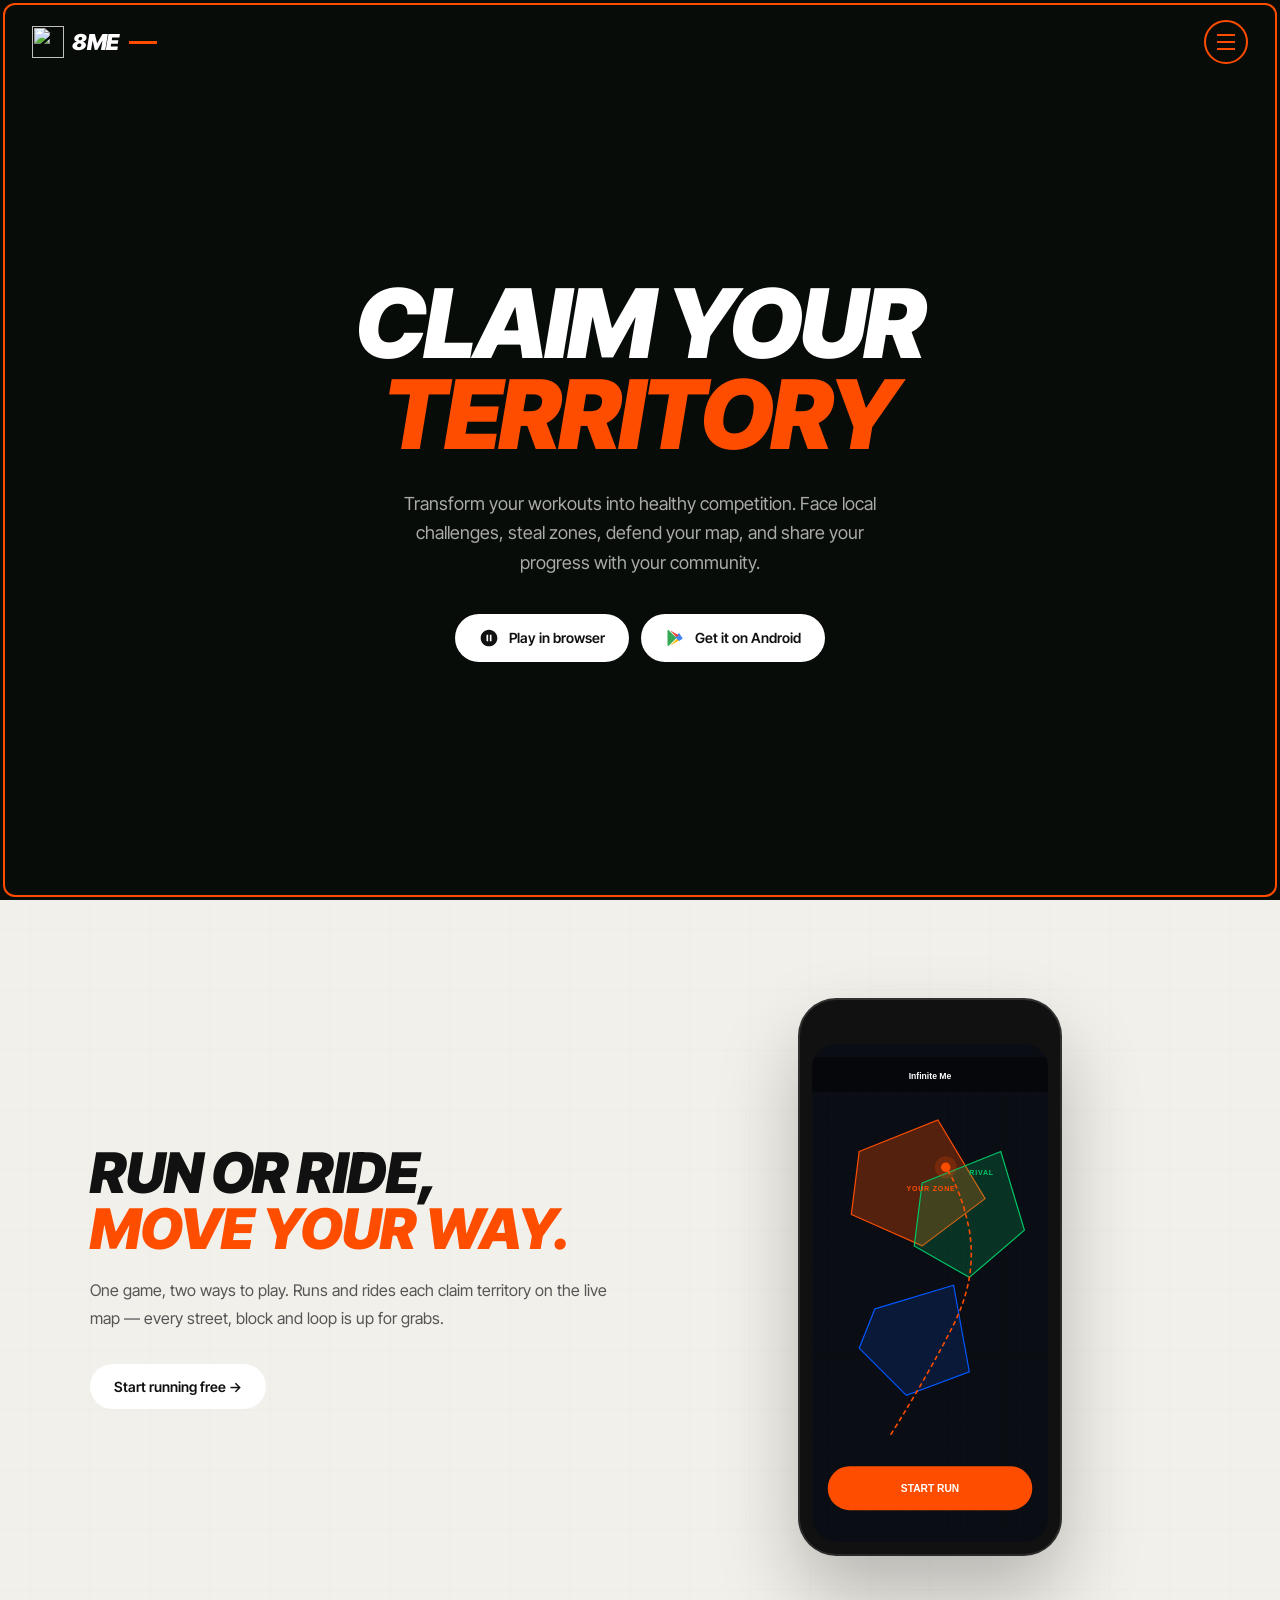
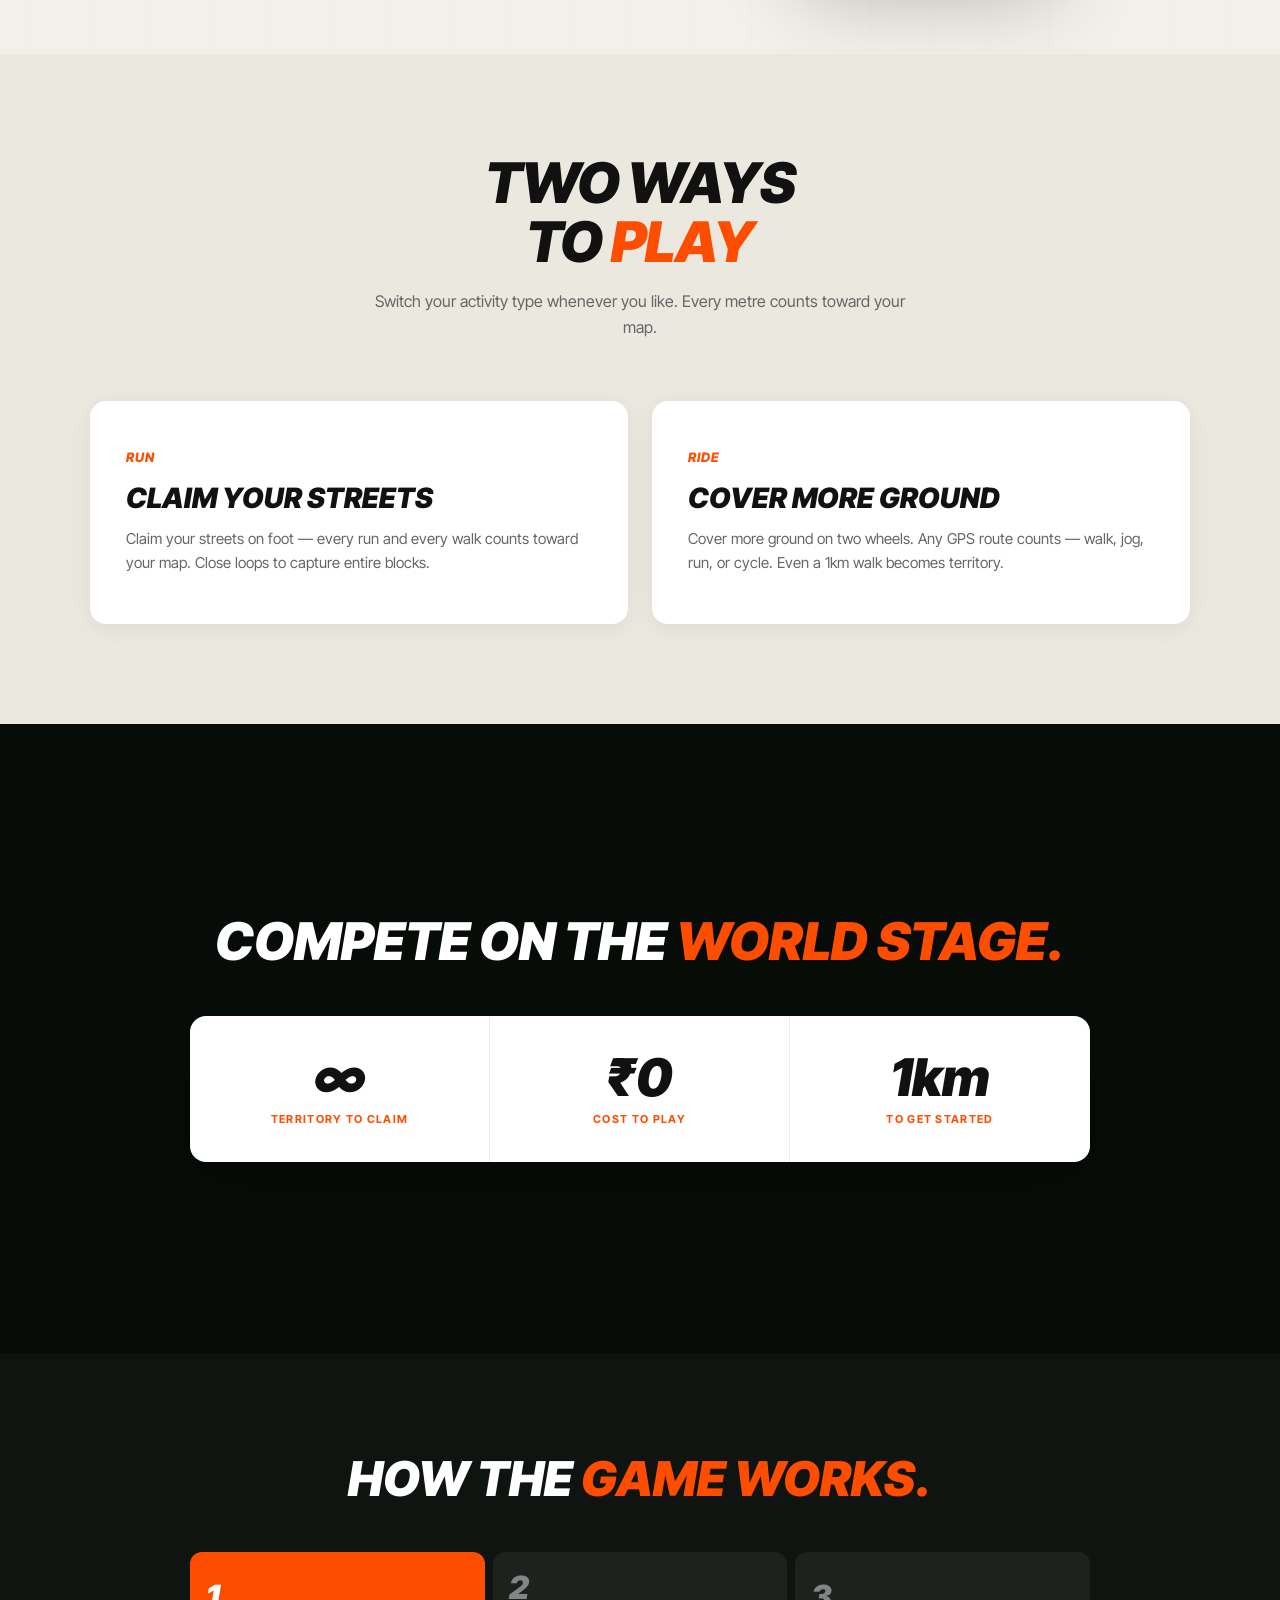
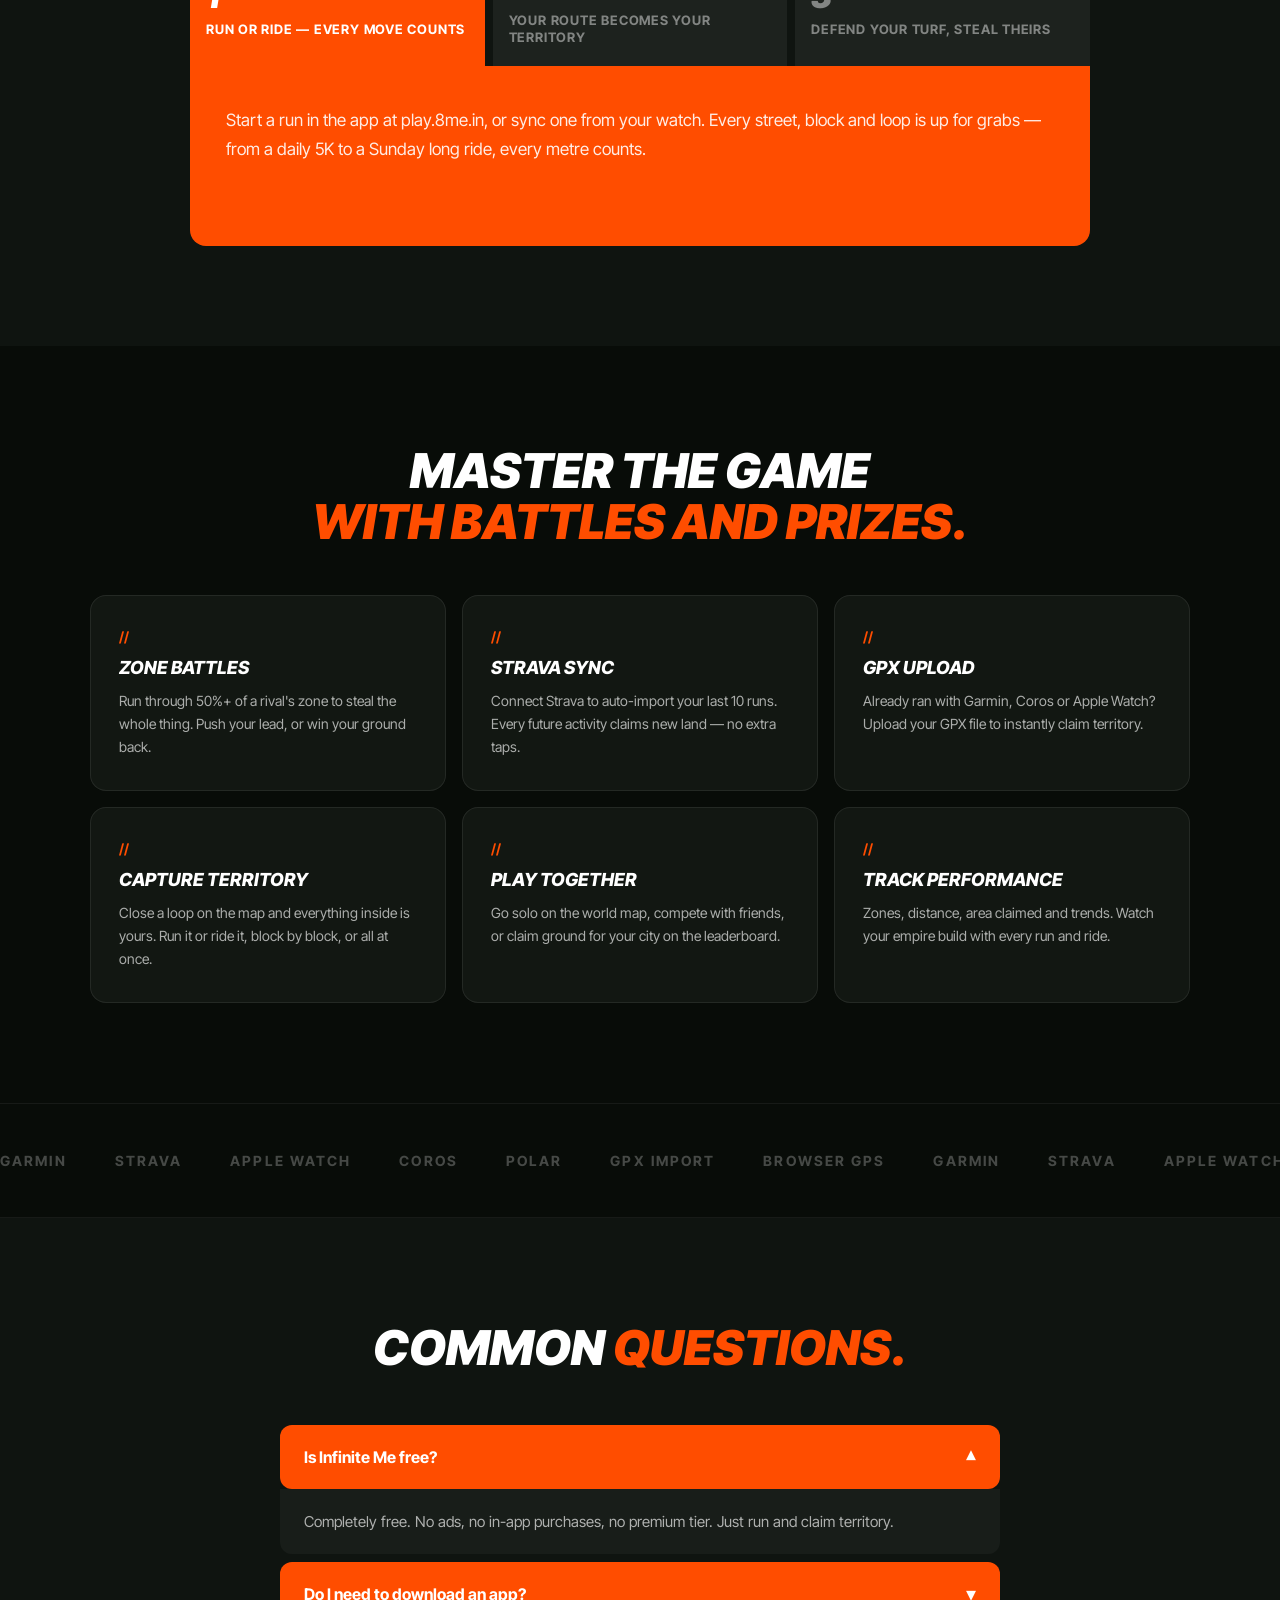
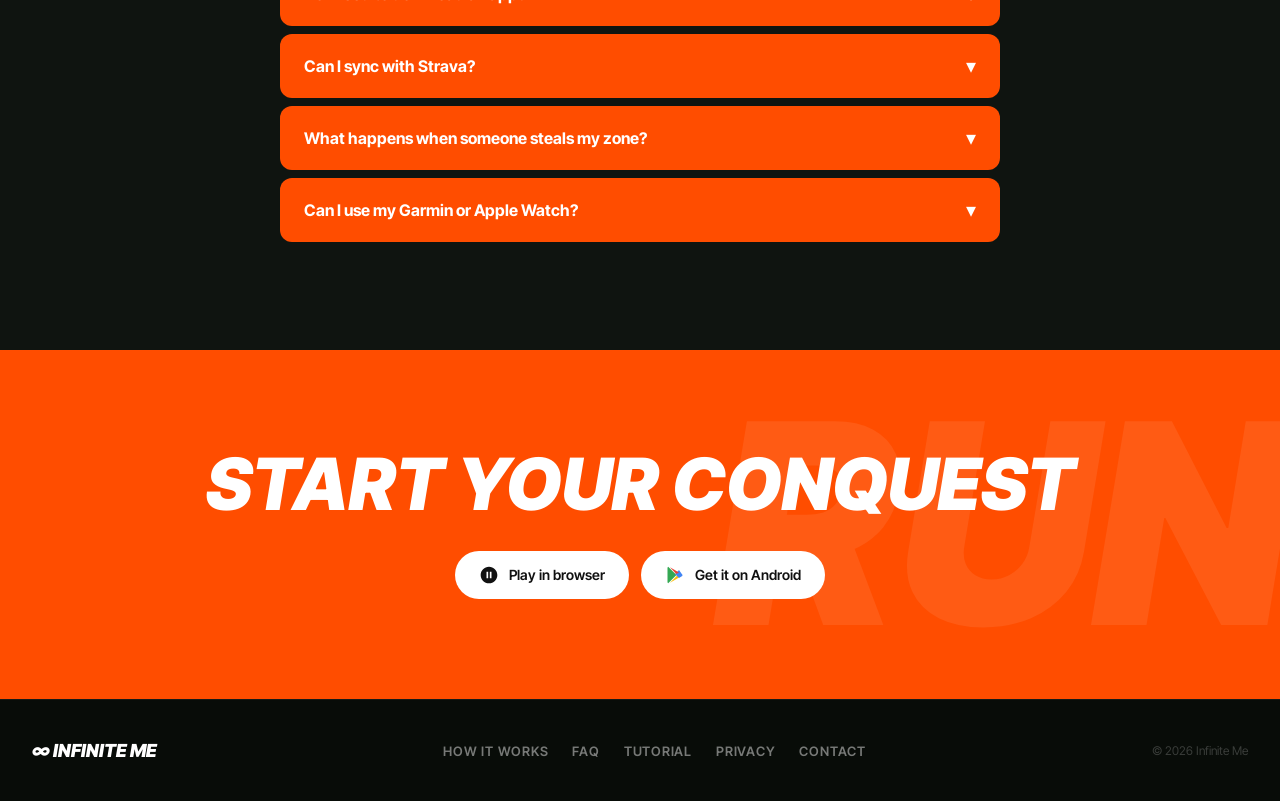
==== commit 3d111596: "Rebuild 8me.in landing page as INTVL design clone Complete redesign matching intvl.com.au layout and" ====
--- a/website/index.html
+++ b/website/index.html
@@ -4,331 +4,261 @@
   <meta charset="UTF-8" />
   <meta name="viewport" content="width=device-width, initial-scale=1.0" />
   <title>Infinite Me — Run. Claim. Own Your World.</title>
-  <meta name="description" content="Turn every run into territory. Claim zones, steal rivals, dominate the map. Free GPS territory game for runners." />
+  <meta name="description" content="Turn every run into territory. Claim zones, steal rivals, dominate the map. Free GPS territory game." />
   <link rel="icon" type="image/png" href="https://play.8me.in/favicon.png" />
-  <link rel="apple-touch-icon" href="https://play.8me.in/favicon.png" />
   <link rel="preconnect" href="https://fonts.googleapis.com" />
   <link rel="preconnect" href="https://fonts.gstatic.com" crossorigin />
-  <link href="https://fonts.googleapis.com/css2?family=Barlow+Condensed:wght@600;700;800;900&family=Barlow:wght@400;500;600&display=swap" rel="stylesheet" />
+  <link href="https://fonts.googleapis.com/css2?family=Inter+Tight:ital,wght@0,400;0,500;0,600;0,700;0,800;0,900;1,700;1,800;1,900&display=swap" rel="stylesheet" />
   <link rel="stylesheet" href="css/styles.css" />
 </head>
 <body>
 
-  <nav>
+  <div class="page-frame" aria-hidden="true"></div>
+
+  <header class="nav">
     <a class="nav-logo" href="#">
-      <img src="https://play.8me.in/favicon.png" alt="Infinite Me" width="36" height="36" />
-      <span>Infinite Me</span>
+      <img src="https://play.8me.in/favicon.png" alt="" width="32" height="32" />
+      8ME<span class="bar"></span>
     </a>
-    <ul class="nav-links">
-      <li><a href="#how">How it works</a></li>
-      <li><a href="#rules">Game rules</a></li>
-      <li><a href="#leaderboard">Leaderboard</a></li>
-      <li><a href="#faq">FAQ</a></li>
-      <li><a href="https://play.8me.in" class="nav-cta">▶ Play now</a></li>
-      <li><a href="javascript:void(0)" class="nav-cta" onclick="openDownloadModal()">Android app</a></li>
-    </ul>
-    <button class="nav-toggle" id="navToggle" aria-label="Menu">
+    <button class="nav-menu-btn" id="navMenuBtn" aria-label="Menu">
       <span></span><span></span><span></span>
     </button>
+  </header>
+
+  <nav class="mobile-nav" id="mobileNav">
+    <a href="#how">How it works</a>
+    <a href="#features">Features</a>
+    <a href="#faq">FAQ</a>
+    <a href="https://play.8me.in" class="accent">Play now</a>
   </nav>
 
-  <div class="mobile-menu" id="mobileMenu">
-    <a href="#how">How it works</a>
-    <a href="#rules">Game rules</a>
-    <a href="#leaderboard">Leaderboard</a>
-    <a href="#faq">FAQ</a>
-    <a href="javascript:void(0)" onclick="openDownloadModal()">Download for Android</a>
-    <a href="https://play.8me.in">▶ Play now</a>
+  <!-- HERO -->
+  <section class="hero" id="home">
+    <div class="hero-bg"></div>
+    <div class="hero-content reveal">
+      <h1>
+        <span class="white">Claim your</span>
+        <span class="accent">territory</span>
+      </h1>
+      <p class="hero-desc">Transform your workouts into healthy competition. Face local challenges, steal zones, defend your map, and share your progress with your community.</p>
+      <div class="store-btns">
+        <a class="store-btn" href="https://play.8me.in">
+          <svg width="20" height="20" viewBox="0 0 24 24" fill="currentColor"><path d="M12 2C6.48 2 2 6.48 2 12s4.48 10 10 10 10-4.48 10-10S17.52 2 12 2zm-1 14H9V8h2v8zm4 0h-2V8h2v8z"/></svg>
+          Play in browser
+        </a>
+        <button class="store-btn" onclick="openDownloadModal()">
+          <svg width="20" height="20" viewBox="0 0 24 24"><path fill="#34A853" d="M3 20.5V3.5C3 2.91 3.34 2.39 3.84 2.15L13.69 12 3.84 21.85c-.5-.24-.84-.76-.84-1.35z"/><path fill="#FBBC04" d="M16.81 15.12L6.05 21.34l8.64-8.64z"/><path fill="#4285F4" d="M20.16 10.81c.48.27.8.78.8 1.36s-.32 1.09-.8 1.36l-3.35 1.94-4.76-4.76 4.76-4.76z"/><path fill="#EA4335" d="M6.05 2.66l10.76 6.22-3.35 1.94L6.05 2.66z"/></svg>
+          Get it on Android
+        </button>
+      </div>
+    </div>
+  </section>
+
+  <!-- PHONE SHOWCASE -->
+  <section class="showcase">
+    <div class="showcase-inner">
+      <div class="reveal">
+        <h2>Run or ride,<br><span class="accent">move your way.</span></h2>
+        <p>One game, two ways to play. Runs and rides each claim territory on the live map — every street, block and loop is up for grabs.</p>
+        <a class="store-btn" href="https://play.8me.in">Start running free →</a>
+      </div>
+      <div class="phone-wrap reveal">
+        <div class="phone">
+          <div class="phone-notch"></div>
+          <div class="phone-screen">
+            <svg viewBox="0 0 300 600" xmlns="http://www.w3.org/2000/svg">
+              <rect width="300" height="600" fill="#0a0e14"/>
+              <defs>
+                <pattern id="grid" width="24" height="24" patternUnits="userSpaceOnUse">
+                  <path d="M24 0H0V24" fill="none" stroke="rgba(255,255,255,0.04)" stroke-width="0.5"/>
+                </pattern>
+              </defs>
+              <rect width="300" height="600" fill="url(#grid)"/>
+              <polygon points="60,120 160,80 220,180 140,240 50,200" fill="rgba(255,77,0,0.3)" stroke="#FF4D00" stroke-width="1.5"/>
+              <polygon points="140,160 240,120 270,220 200,280 130,240" fill="rgba(0,197,102,0.2)" stroke="#00C566" stroke-width="1.5"/>
+              <polygon points="80,320 180,290 200,400 120,430 60,370" fill="rgba(0,87,255,0.15)" stroke="#0057FF" stroke-width="1.5"/>
+              <path d="M100 480 Q150 400 180 340 Q210 280 200 220 Q190 170 170 140" stroke="#FF4D00" stroke-width="2" fill="none" stroke-dasharray="6 4"/>
+              <circle cx="170" cy="140" r="6" fill="#FF4D00"/>
+              <circle cx="170" cy="140" r="14" fill="#FF4D00" opacity="0.2"/>
+              <text x="120" y="170" font-family="Inter,sans-serif" font-weight="800" font-size="9" fill="#FF4D00" letter-spacing="1">YOUR ZONE</text>
+              <text x="200" y="150" font-family="Inter,sans-serif" font-weight="800" font-size="9" fill="#00C566" letter-spacing="1">RIVAL</text>
+              <rect x="0" y="0" width="300" height="44" fill="rgba(0,0,0,0.5)"/>
+              <text x="150" y="28" font-family="Inter,sans-serif" font-weight="700" font-size="11" fill="white" text-anchor="middle">Infinite Me</text>
+              <rect x="20" y="520" width="260" height="56" rx="28" fill="#FF4D00"/>
+              <text x="150" y="553" font-family="Inter,sans-serif" font-weight="700" font-size="13" fill="white" text-anchor="middle">START RUN</text>
+            </svg>
+          </div>
+        </div>
+      </div>
+    </div>
+  </section>
+
+  <!-- RUN / RIDE CARDS -->
+  <section class="dual">
+    <div class="dual-inner">
+      <div class="dual-header reveal">
+        <h2>Two ways<br>to <span class="accent">play</span></h2>
+        <p>Switch your activity type whenever you like. Every metre counts toward your map.</p>
+      </div>
+      <div class="dual-grid">
+        <div class="dual-card reveal">
+          <div class="tag">Run</div>
+          <h3>Claim your streets</h3>
+          <p>Claim your streets on foot — every run and every walk counts toward your map. Close loops to capture entire blocks.</p>
+        </div>
+        <div class="dual-card reveal">
+          <div class="tag">Ride</div>
+          <h3>Cover more ground</h3>
+          <p>Cover more ground on two wheels. Any GPS route counts — walk, jog, run, or cycle. Even a 1km walk becomes territory.</p>
+        </div>
+      </div>
+    </div>
+  </section>
+
+  <!-- STATS -->
+  <section class="stats-section">
+    <div class="stats-bg"></div>
+    <div class="stats-content reveal">
+      <h2><span class="white">Compete on the</span> <span class="accent">world stage.</span></h2>
+      <div class="stats-card">
+        <div class="stat-block">
+          <span class="stat-num">∞</span>
+          <span class="stat-label">Territory to claim</span>
+        </div>
+        <div class="stat-block">
+          <span class="stat-num">₹0</span>
+          <span class="stat-label">Cost to play</span>
+        </div>
+        <div class="stat-block">
+          <span class="stat-num">1km</span>
+          <span class="stat-label">To get started</span>
+        </div>
+      </div>
+    </div>
+  </section>
+
+  <!-- HOW IT WORKS -->
+  <section class="how" id="how">
+    <div class="how-inner reveal">
+      <h2>How the <span class="accent">game works.</span></h2>
+      <div class="how-tabs">
+        <button class="how-tab active" data-step="0">
+          <span class="how-tab-num">1</span>
+          <span class="how-tab-title">Run or ride — every move counts</span>
+        </button>
+        <button class="how-tab" data-step="1">
+          <span class="how-tab-num">2</span>
+          <span class="how-tab-title">Your route becomes your territory</span>
+        </button>
+        <button class="how-tab" data-step="2">
+          <span class="how-tab-num">3</span>
+          <span class="how-tab-title">Defend your turf, steal theirs</span>
+        </button>
+      </div>
+      <div class="how-panel">
+        <p class="active" data-panel="0">Start a run in the app at play.8me.in, or sync one from your watch. Every street, block and loop is up for grabs — from a daily 5K to a Sunday long ride, every metre counts.</p>
+        <p data-panel="1">Finish your activity and the ground you covered is claimed in your colour. Close loops, link streets and push into new areas to grow your control of the map — and take it from whoever held it before.</p>
+        <p data-panel="2">Territory is never safe. Rivals can take what's yours, and you can strike back — every claim moves the leaderboards, from your local area to the whole world. Keep moving or lose ground.</p>
+      </div>
+    </div>
+  </section>
+
+  <!-- FEATURES -->
+  <section class="features" id="features">
+    <div class="features-bg"></div>
+    <div class="features-inner">
+      <h2 class="reveal">Master the game<br><span class="accent">with battles and prizes.</span></h2>
+      <div class="feature-grid">
+        <div class="feature-card reveal">
+          <span class="slash">//</span>
+          <h3>Zone battles</h3>
+          <p>Run through 50%+ of a rival's zone to steal the whole thing. Push your lead, or win your ground back.</p>
+        </div>
+        <div class="feature-card reveal">
+          <span class="slash">//</span>
+          <h3>Strava sync</h3>
+          <p>Connect Strava to auto-import your last 10 runs. Every future activity claims new land — no extra taps.</p>
+        </div>
+        <div class="feature-card reveal">
+          <span class="slash">//</span>
+          <h3>GPX upload</h3>
+          <p>Already ran with Garmin, Coros or Apple Watch? Upload your GPX file to instantly claim territory.</p>
+        </div>
+        <div class="feature-card reveal">
+          <span class="slash">//</span>
+          <h3>Capture territory</h3>
+          <p>Close a loop on the map and everything inside is yours. Run it or ride it, block by block, or all at once.</p>
+        </div>
+        <div class="feature-card reveal">
+          <span class="slash">//</span>
+          <h3>Play together</h3>
+          <p>Go solo on the world map, compete with friends, or claim ground for your city on the leaderboard.</p>
+        </div>
+        <div class="feature-card reveal">
+          <span class="slash">//</span>
+          <h3>Track performance</h3>
+          <p>Zones, distance, area claimed and trends. Watch your empire build with every run and ride.</p>
+        </div>
+      </div>
+    </div>
+  </section>
+
+  <!-- DEVICE STRIP -->
+  <div class="devices" aria-hidden="true">
+    <div class="devices-track">
+      <span>Garmin</span><span>Strava</span><span>Apple Watch</span><span>Coros</span><span>Polar</span><span>GPX Import</span><span>Browser GPS</span>
+      <span>Garmin</span><span>Strava</span><span>Apple Watch</span><span>Coros</span><span>Polar</span><span>GPX Import</span><span>Browser GPS</span>
+    </div>
   </div>
 
-  <section class="hero" id="home">
-    <p class="hero-eyebrow reveal">GPS Territory Game</p>
-    <h1 class="reveal d1">Claim your <span class="outline">territory</span></h1>
-    <p class="hero-desc reveal d2">Transform every run into healthy competition. Face local rivals, steal zones, defend your map, and dominate your city — one kilometre at a time.</p>
-    <div class="hero-btns reveal d3">
-      <a class="btn btn-primary" href="https://play.8me.in">▶ Start running free</a>
-      <a class="btn btn-ghost" href="#how">How it works</a>
-    </div>
-  </section>
-
-  <div class="ticker" aria-hidden="true">
-    <div class="ticker-track">
-      <span class="ticker-item">Run</span><span class="ticker-item">Claim</span><span class="ticker-item">Steal</span>
-      <span class="ticker-item">Defend</span><span class="ticker-item">Dominate</span><span class="ticker-item">Expand</span>
-      <span class="ticker-item">Conquer</span><span class="ticker-item">Run</span><span class="ticker-item">Claim</span>
-      <span class="ticker-item">Steal</span><span class="ticker-item">Defend</span><span class="ticker-item">Dominate</span>
-      <span class="ticker-item">Expand</span><span class="ticker-item">Conquer</span>
-      <span class="ticker-item">Run</span><span class="ticker-item">Claim</span><span class="ticker-item">Steal</span>
-      <span class="ticker-item">Defend</span><span class="ticker-item">Dominate</span><span class="ticker-item">Expand</span>
-      <span class="ticker-item">Conquer</span>
-    </div>
-  </div>
-
-  <div class="stats-bar">
-    <div class="stat-item reveal">
-      <span class="stat-num">∞</span>
-      <span class="stat-lbl">Territory to claim</span>
-    </div>
-    <div class="stat-item reveal d1">
-      <span class="stat-num">₹<span>0</span></span>
-      <span class="stat-lbl">Cost to play</span>
-    </div>
-    <div class="stat-item reveal d2">
-      <span class="stat-num">1<span>km</span></span>
-      <span class="stat-lbl">To get started</span>
-    </div>
-  </div>
-
-  <section class="activity">
-    <div class="activity-card reveal">
-      <div class="activity-icon">🏃</div>
-      <h2>Run</h2>
-      <p>Claim your streets on foot — every run and every walk counts toward your map. Close loops to capture entire blocks.</p>
-    </div>
-    <div class="activity-card reveal d1">
-      <div class="activity-icon">🚴</div>
-      <h2>Ride</h2>
-      <p>Cover more ground on two wheels. Any GPS route counts — walk, jog, run, or cycle. Even a 1km walk becomes territory.</p>
-    </div>
-  </section>
-
-  <section class="how" id="how">
-    <div class="how-inner">
-      <p class="section-label reveal">How the game works</p>
-      <h2 class="section-title reveal d1">Three steps to<br><span class="stroke">domination</span></h2>
-      <div class="steps">
-        <div class="step reveal">
-          <div class="step-num">01</div>
-          <h3>Run or ride</h3>
-          <p>Go to play.8me.in on your phone. Login as guest, Google or connect Strava. Tap Start Run — GPS tracks every step in real time.</p>
-        </div>
-        <div class="step reveal d1">
-          <div class="step-num">02</div>
-          <h3>Claim territory</h3>
-          <p>Tap Finish when you stop. Your enclosed GPS route becomes owned territory on the live map. The further you run, the bigger your zone.</p>
-        </div>
-        <div class="step reveal d2">
-          <div class="step-num">03</div>
-          <h3>Defend &amp; steal</h3>
-          <p>Territory is never safe. Run through 50%+ of a rival's zone to steal it. Strike back, reclaim lost ground, and climb the leaderboard.</p>
-        </div>
-      </div>
-    </div>
-  </section>
-
-  <section class="features" id="rules">
-    <div class="features-inner">
-      <p class="section-label reveal">Game rules</p>
-      <h2 class="section-title reveal d1">Simple to start.<br>Deep to master.</h2>
-      <div class="feature-grid">
-        <div class="feature reveal">
-          <span class="feature-icon">🗺️</span>
-          <h4>Claiming territory</h4>
-          <p>Run any route — loop, zigzag, straight line. The area between your GPS path and the closing line becomes your owned zone.</p>
-          <span class="feature-tag">Core mechanic</span>
-        </div>
-        <div class="feature reveal d1">
-          <span class="feature-icon">⚔️</span>
-          <h4>Stealing zones</h4>
-          <p>Run through more than 50% of an opponent's zone to steal the whole thing. Smaller overlaps only trim their territory.</p>
-          <span class="feature-tag">Attack</span>
-        </div>
-        <div class="feature reveal d2">
-          <span class="feature-icon">🔄</span>
-          <h4>Reclaiming zones</h4>
-          <p>Lost a zone? Run the same area again to take it back. Your new run creates fresh territory following your exact route.</p>
-          <span class="feature-tag">Defense</span>
-        </div>
-        <div class="feature reveal">
-          <span class="feature-icon">📂</span>
-          <h4>GPX upload</h4>
-          <p>Already ran with Garmin, Coros or Apple Watch? Upload your GPX file to instantly claim territory from past runs.</p>
-          <span class="feature-tag">Import</span>
-        </div>
-        <div class="feature reveal d1">
-          <span class="feature-icon">🔶</span>
-          <h4>Strava sync</h4>
-          <p>Connect Strava to auto-import your last 10 runs as territory. Every future activity claims new land — no extra taps.</p>
-          <span class="feature-tag">Auto-sync</span>
-        </div>
-        <div class="feature reveal d2">
-          <span class="feature-icon">🔔</span>
-          <h4>Notifications</h4>
-          <p>Get alerts when you steal someone's territory or when they steal yours. Run reminders and game updates too.</p>
-          <span class="feature-tag">Alerts</span>
-        </div>
-      </div>
-    </div>
-  </section>
-
-  <section class="leaderboard" id="leaderboard">
-    <div class="lb-inner">
-      <div class="lb-header reveal">
-        <div>
-          <p class="section-label">Top runners</p>
-          <h2 class="section-title">Who owns<br><span class="stroke">the map</span></h2>
-        </div>
-        <a href="https://play.8me.in" class="lb-join">Join the competition →</a>
-      </div>
-      <table class="lb-table reveal d1">
-        <thead>
-          <tr>
-            <th style="width:52px">#</th>
-            <th>Runner</th>
-            <th>Zones</th>
-            <th>KM run</th>
-            <th>Area km²</th>
-          </tr>
-        </thead>
-        <tbody>
-          <tr>
-            <td><span class="rank-num rank-1">01</span></td>
-            <td>
-              <div class="runner-row">
-                <div class="runner-avi top">RV</div>
-                <div>
-                  <div class="runner-name">Rahul Verma</div>
-                  <div class="runner-city">Delhi</div>
-                </div>
-              </div>
-            </td>
-            <td><span class="lb-num">24</span></td>
-            <td><span class="lb-num">186</span></td>
-            <td><span class="lb-num">4.2</span></td>
-          </tr>
-          <tr>
-            <td><span class="rank-num rank-2">02</span></td>
-            <td>
-              <div class="runner-row">
-                <div class="runner-avi">PS</div>
-                <div>
-                  <div class="runner-name">Priya Sharma</div>
-                  <div class="runner-city">Mumbai</div>
-                </div>
-              </div>
-            </td>
-            <td><span class="lb-num">19</span></td>
-            <td><span class="lb-num">154</span></td>
-            <td><span class="lb-num">3.7</span></td>
-          </tr>
-          <tr>
-            <td><span class="rank-num rank-3">03</span></td>
-            <td>
-              <div class="runner-row">
-                <div class="runner-avi">AK</div>
-                <div>
-                  <div class="runner-name">Arjun Kumar</div>
-                  <div class="runner-city">Bangalore</div>
-                </div>
-              </div>
-            </td>
-            <td><span class="lb-num">17</span></td>
-            <td><span class="lb-num">132</span></td>
-            <td><span class="lb-num">3.1</span></td>
-          </tr>
-          <tr>
-            <td><span class="rank-num">04</span></td>
-            <td>
-              <div class="runner-row">
-                <div class="runner-avi">NP</div>
-                <div>
-                  <div class="runner-name">Neha Patel</div>
-                  <div class="runner-city">Ahmedabad</div>
-                </div>
-              </div>
-            </td>
-            <td><span class="lb-num">14</span></td>
-            <td><span class="lb-num">118</span></td>
-            <td><span class="lb-num">2.8</span></td>
-          </tr>
-          <tr>
-            <td><span class="rank-num">05</span></td>
-            <td>
-              <div class="runner-row">
-                <div class="runner-avi">VR</div>
-                <div>
-                  <div class="runner-name">Vikram Rao</div>
-                  <div class="runner-city">Hyderabad</div>
-                </div>
-              </div>
-            </td>
-            <td><span class="lb-num">11</span></td>
-            <td><span class="lb-num">97</span></td>
-            <td><span class="lb-num">2.1</span></td>
-          </tr>
-          <tr class="you-row">
-            <td><span class="rank-num">?</span></td>
-            <td>
-              <div class="runner-row">
-                <div class="runner-avi">YOU</div>
-                <div>
-                  <div class="runner-name" style="color:#aaa">Your name here</div>
-                  <div class="runner-city">Your city</div>
-                </div>
-              </div>
-            </td>
-            <td><span class="lb-num" style="color:#ccc">—</span></td>
-            <td><span class="lb-num" style="color:#ccc">—</span></td>
-            <td><span class="lb-num" style="color:#ccc">—</span></td>
-          </tr>
-        </tbody>
-      </table>
-    </div>
-  </section>
-
+  <!-- FAQ -->
   <section class="faq" id="faq">
     <div class="faq-inner">
-      <div class="faq-left reveal">
-        <p class="section-label">Questions</p>
-        <h2 class="section-title">Got<br>questions?</h2>
-        <p>Everything you need to know before your first run.</p>
-        <a class="btn btn-primary" href="https://play.8me.in">▶ Just start running</a>
-      </div>
-      <div class="faq-list reveal d1">
-        <div class="faq-item open">
-          <div class="faq-q">Do I need to create an account?</div>
-          <div class="faq-a">No — start playing instantly as a guest with just your name. Connect Strava to save your progress permanently and sync your runs automatically.</div>
-        </div>
-        <div class="faq-item">
-          <div class="faq-q">Is Infinite Me free?</div>
-          <div class="faq-a">Completely free. No ads, no in-app purchases, no premium tier. Just run and claim territory.</div>
-        </div>
-        <div class="faq-item">
-          <div class="faq-q">Do I need to download an app?</div>
-          <div class="faq-a">Not mandatory. Infinite Me runs entirely in your phone's browser at play.8me.in. Works on any modern Android or iPhone. You can also download the Android app for the best experience.</div>
-        </div>
-        <div class="faq-item">
-          <div class="faq-q">What happens when someone steals my zone?</div>
-          <div class="faq-a">You'll get an alert in the app, or enable notifications from your profile page in the browser. Simply run through the same area again to reclaim it — every zone can always be won back.</div>
-        </div>
-        <div class="faq-item">
-          <div class="faq-q">Can I use my Garmin or Apple Watch?</div>
-          <div class="faq-a">Yes! Export your run as a GPX file from any GPS watch and upload it directly in the app. Your entire run history can instantly become territory.</div>
-        </div>
-        <div class="faq-item">
-          <div class="faq-q">Does it work if I just walk?</div>
-          <div class="faq-a">Absolutely. Any GPS route counts — walk, jog, run, or cycle. Even a 1km walk becomes territory. The game is for everyone who moves.</div>
-        </div>
-      </div>
-    </div>
-  </section>
-
+      <h2 class="reveal">Common <span class="accent">questions.</span></h2>
+      <div class="faq-item open reveal">
+        <button class="faq-q">Is Infinite Me free?<span class="chevron">▾</span></button>
+        <div class="faq-a"><p>Completely free. No ads, no in-app purchases, no premium tier. Just run and claim territory.</p></div>
+      </div>
+      <div class="faq-item reveal">
+        <button class="faq-q">Do I need to download an app?<span class="chevron">▾</span></button>
+        <div class="faq-a"><p>Not mandatory. Infinite Me runs entirely in your phone's browser at play.8me.in. Works on any modern Android or iPhone. You can also download the Android app.</p></div>
+      </div>
+      <div class="faq-item reveal">
+        <button class="faq-q">Can I sync with Strava?<span class="chevron">▾</span></button>
+        <div class="faq-a"><p>Yes — connect Strava to auto-import your last 10 runs and all future activities as territory on the map.</p></div>
+      </div>
+      <div class="faq-item reveal">
+        <button class="faq-q">What happens when someone steals my zone?<span class="chevron">▾</span></button>
+        <div class="faq-a"><p>You'll get an alert in the app. Simply run through the same area again to reclaim it. There's no permanent loss — every zone can always be won back.</p></div>
+      </div>
+      <div class="faq-item reveal">
+        <button class="faq-q">Can I use my Garmin or Apple Watch?<span class="chevron">▾</span></button>
+        <div class="faq-a"><p>Yes! Export your run as a GPX file from any GPS watch and upload it directly. Your entire run history can instantly become territory.</p></div>
+      </div>
+    </div>
+  </section>
+
+  <!-- CTA -->
   <section class="cta">
     <div class="cta-inner reveal">
-      <h2>Start your <span>conquest</span></h2>
-      <p>Every street, every park, every route — unclaimed and ready to be yours. Takes 60 seconds to start.</p>
-      <div class="cta-btns">
-        <a class="btn btn-primary" href="https://play.8me.in">▶ Start running free</a>
-        <a class="btn btn-ghost" href="https://8me.in/tutorial.html">Read the tutorial</a>
+      <h2>Start your conquest</h2>
+      <div class="store-btns">
+        <a class="store-btn" href="https://play.8me.in">
+          <svg width="20" height="20" viewBox="0 0 24 24" fill="currentColor"><path d="M12 2C6.48 2 2 6.48 2 12s4.48 10 10 10 10-4.48 10-10S17.52 2 12 2zm-1 14H9V8h2v8zm4 0h-2V8h2v8z"/></svg>
+          Play in browser
+        </a>
+        <button class="store-btn" onclick="openDownloadModal()">
+          <svg width="20" height="20" viewBox="0 0 24 24"><path fill="#34A853" d="M3 20.5V3.5C3 2.91 3.34 2.39 3.84 2.15L13.69 12 3.84 21.85c-.5-.24-.84-.76-.84-1.35z"/><path fill="#FBBC04" d="M16.81 15.12L6.05 21.34l8.64-8.64z"/><path fill="#4285F4" d="M20.16 10.81c.48.27.8.78.8 1.36s-.32 1.09-.8 1.36l-3.35 1.94-4.76-4.76 4.76-4.76z"/><path fill="#EA4335" d="M6.05 2.66l10.76 6.22-3.35 1.94L6.05 2.66z"/></svg>
+          Get it on Android
+        </button>
       </div>
     </div>
   </section>
 
   <footer>
-    <a href="#" class="footer-logo">∞ <span>Infinite</span> Me</a>
+    <a href="#" class="footer-logo">∞ Infinite Me</a>
     <ul class="footer-links">
       <li><a href="#how">How it works</a></li>
-      <li><a href="#rules">Game rules</a></li>
       <li><a href="#faq">FAQ</a></li>
       <li><a href="https://8me.in/tutorial.html">Tutorial</a></li>
       <li><a href="https://8me.in/privacy.html">Privacy</a></li>
@@ -337,25 +267,22 @@
     <span class="footer-copy">© 2026 Infinite Me</span>
   </footer>
 
-  <!-- Android download modal -->
+  <!-- Android modal -->
   <div class="modal-overlay" id="downloadModal">
     <div class="modal-box">
       <button class="modal-close" onclick="closeDownloadModal()" aria-label="Close">×</button>
       <h3 class="modal-title">Get early access</h3>
-      <p class="modal-sub">Infinite Me is in closed testing. Follow both steps below to install — takes about 2 minutes.</p>
+      <p class="modal-sub">Infinite Me is in closed testing. Follow both steps to install — takes about 2 minutes.</p>
       <div class="modal-step">
-        <div class="modal-step-num">Step 1</div>
-        <div class="modal-step-title">Join the testers group</div>
-        <p>Click "Join group" using the same Google account you use on your phone.</p>
-        <a href="https://groups.google.com/g/infiniteme-testers" target="_blank" rel="noopener" class="modal-link-btn">Join testers group →</a>
+        <strong>Step 1</strong>
+        <p>Join the testers group with the same Google account on your phone.</p>
+        <a href="https://groups.google.com/g/infiniteme-testers" target="_blank" rel="noopener" class="modal-link">Join testers group →</a>
       </div>
       <div class="modal-step">
-        <div class="modal-step-num">Step 2</div>
-        <div class="modal-step-title">Opt in on Google Play</div>
-        <p>Tap "Become a tester," then install the app from Google Play.</p>
-        <a href="https://play.google.com/apps/testing/in.me8.infiniteme" target="_blank" rel="noopener" class="modal-link-btn">Become a tester →</a>
-      </div>
-      <p class="modal-footnote">Found a bug or have feedback? Email <a href="mailto:developer@8me.in">developer@8me.in</a></p>
+        <strong>Step 2</strong>
+        <p>Tap "Become a tester," then install from Google Play.</p>
+        <a href="https://play.google.com/apps/testing/in.me8.infiniteme" target="_blank" rel="noopener" class="modal-link">Become a tester →</a>
+      </div>
     </div>
   </div>
 
--- a/website/css/styles.css
+++ b/website/css/styles.css
@@ -1,633 +1,667 @@
 :root {
-  --orange: #FF4D00;
-  --orange-light: #FF6A25;
-  --black: #0D0D0D;
-  --white: #FFFFFF;
-  --off-white: #F5F3EE;
-  --gray: #6B6B6B;
-  --light-gray: #E8E5DF;
-  --green: #00C566;
-  --blue: #0057FF;
-  --font: 'Barlow Condensed', sans-serif;
-  --font-body: 'Barlow', sans-serif;
-  --nav-height: 68px;
+  --accent: #FF4D00;
+  --accent-bright: #FF6A25;
+  --accent-glow: rgba(255, 77, 0, 0.35);
+  --bg-dark: #080c08;
+  --bg-panel: #0f1410;
+  --bg-card: #141a14;
+  --white: #ffffff;
+  --off-white: #f2f0ea;
+  --cream: #ebe8e0;
+  --text-muted: rgba(255, 255, 255, 0.65);
+  --text-dim: rgba(255, 255, 255, 0.45);
+  --font: 'Inter Tight', 'Inter', system-ui, sans-serif;
+  --radius-pill: 999px;
+  --radius-card: 16px;
+  --frame: 3px;
 }
 
 *, *::before, *::after { box-sizing: border-box; margin: 0; padding: 0; }
 html { scroll-behavior: smooth; }
 body {
-  font-family: var(--font-body);
-  background: var(--black);
+  font-family: var(--font);
+  background: var(--bg-dark);
   color: var(--white);
   overflow-x: hidden;
+  -webkit-font-smoothing: antialiased;
+}
+
+/* viewport frame like INTVL */
+.page-frame {
+  position: fixed;
+  inset: var(--frame);
+  border: 2px solid var(--accent);
+  border-radius: 12px;
+  pointer-events: none;
+  z-index: 1000;
 }
 
 /* NAV */
-nav {
+.nav {
   position: fixed;
   top: 0; left: 0; right: 0;
   z-index: 200;
-  height: var(--nav-height);
-  background: rgba(13, 13, 13, 0.9);
-  backdrop-filter: blur(12px);
-  border-bottom: 1px solid rgba(255, 255, 255, 0.06);
   display: flex;
   align-items: center;
   justify-content: space-between;
-  padding: 0 48px;
-}
-
+  padding: 20px 32px;
+}
 .nav-logo {
-  display: flex;
-  align-items: center;
-  gap: 10px;
+  font-size: 22px;
+  font-weight: 900;
+  font-style: italic;
+  letter-spacing: -0.02em;
+  text-transform: uppercase;
+  color: var(--white);
   text-decoration: none;
-}
-.nav-logo img { height: 36px; width: 36px; object-fit: contain; }
-.nav-logo span {
-  font-family: var(--font);
-  font-weight: 900;
-  font-size: 20px;
-  letter-spacing: 0.06em;
-  text-transform: uppercase;
-  color: var(--white);
-}
-
-.nav-links {
-  display: flex;
-  align-items: center;
-  gap: 28px;
-  list-style: none;
-}
-.nav-links a {
-  font-family: var(--font);
-  font-weight: 600;
-  font-size: 13px;
-  letter-spacing: 0.1em;
-  text-transform: uppercase;
-  color: rgba(255, 255, 255, 0.5);
-  text-decoration: none;
-  transition: color 0.2s;
-}
-.nav-links a:hover { color: var(--white); }
-.nav-cta {
-  background: var(--orange) !important;
-  color: var(--white) !important;
-  padding: 10px 18px !important;
-}
-.nav-cta:hover { background: var(--orange-light) !important; color: var(--white) !important; }
-
-.nav-toggle {
-  display: none;
-  background: none;
-  border: none;
+  display: flex;
+  align-items: center;
+  gap: 8px;
+}
+.nav-logo img { width: 32px; height: 32px; }
+.nav-logo .bar {
+  display: inline-block;
+  width: 28px;
+  height: 3px;
+  background: var(--accent);
+  margin-left: 2px;
+}
+.nav-menu-btn {
+  width: 44px;
+  height: 44px;
+  border-radius: 50%;
+  border: 2px solid var(--accent);
+  background: transparent;
   cursor: pointer;
-  padding: 8px;
-}
-.nav-toggle span {
+  display: flex;
+  align-items: center;
+  justify-content: center;
+  flex-direction: column;
+  gap: 5px;
+}
+.nav-menu-btn span {
   display: block;
-  width: 24px;
+  width: 18px;
   height: 2px;
-  background: var(--white);
-  margin: 5px 0;
+  background: var(--accent);
   transition: transform 0.2s, opacity 0.2s;
 }
-.nav-toggle.open span:nth-child(1) { transform: translateY(7px) rotate(45deg); }
-.nav-toggle.open span:nth-child(2) { opacity: 0; }
-.nav-toggle.open span:nth-child(3) { transform: translateY(-7px) rotate(-45deg); }
-
-.mobile-menu {
+.nav-menu-btn.open span:nth-child(1) { transform: translateY(7px) rotate(45deg); }
+.nav-menu-btn.open span:nth-child(2) { opacity: 0; }
+.nav-menu-btn.open span:nth-child(3) { transform: translateY(-7px) rotate(-45deg); }
+
+.mobile-nav {
   display: none;
   position: fixed;
-  top: var(--nav-height);
-  left: 0; right: 0;
-  background: var(--black);
-  border-bottom: 1px solid rgba(255, 255, 255, 0.08);
-  padding: 24px;
+  inset: 0;
   z-index: 199;
+  background: rgba(8, 12, 8, 0.97);
+  backdrop-filter: blur(12px);
   flex-direction: column;
-  gap: 4px;
-}
-.mobile-menu.open { display: flex; }
-.mobile-menu a {
-  font-family: var(--font);
-  font-weight: 700;
-  font-size: 16px;
-  letter-spacing: 0.08em;
-  text-transform: uppercase;
-  color: rgba(255, 255, 255, 0.7);
+  align-items: center;
+  justify-content: center;
+  gap: 8px;
+}
+.mobile-nav.open { display: flex; }
+.mobile-nav a {
+  font-size: 28px;
+  font-weight: 800;
+  font-style: italic;
+  text-transform: uppercase;
+  color: var(--white);
   text-decoration: none;
-  padding: 14px 0;
-  border-bottom: 1px solid rgba(255, 255, 255, 0.06);
-}
-.mobile-menu a:last-child {
-  margin-top: 8px;
-  background: var(--orange);
-  color: var(--white);
-  text-align: center;
-  padding: 16px;
-  border: none;
-}
+  padding: 12px 24px;
+}
+.mobile-nav a.accent { color: var(--accent); }
 
 /* HERO */
 .hero {
-  min-height: 100vh;
-  padding: calc(var(--nav-height) + 80px) 48px 80px;
+  position: relative;
+  min-height: 100svh;
   display: flex;
   flex-direction: column;
   align-items: center;
   justify-content: center;
   text-align: center;
-  position: relative;
-}
-.hero::before {
+  padding: 100px 24px 60px;
+  overflow: hidden;
+}
+.hero-bg {
+  position: absolute;
+  inset: 0;
+  background:
+    linear-gradient(180deg, rgba(8,12,8,0.55) 0%, rgba(8,12,8,0.75) 50%, rgba(8,12,8,0.9) 100%),
+    url('https://images.unsplash.com/photo-1451187580459-43490279c0fa?w=1920&q=80') center/cover no-repeat;
+}
+.hero-bg::after {
   content: '';
   position: absolute;
   inset: 0;
-  background: radial-gradient(ellipse 80% 60% at 50% 100%, rgba(255, 77, 0, 0.15) 0%, transparent 70%);
-  pointer-events: none;
-}
-.hero-eyebrow {
-  font-family: var(--font);
-  font-weight: 700;
-  font-size: 13px;
-  letter-spacing: 0.25em;
-  text-transform: uppercase;
-  color: var(--orange);
-  margin-bottom: 24px;
-  position: relative;
-}
+  background: radial-gradient(ellipse 70% 50% at 50% 60%, transparent 0%, rgba(8,12,8,0.6) 100%);
+}
+.hero-content { position: relative; z-index: 2; max-width: 720px; }
 .hero h1 {
-  font-family: var(--font);
-  font-weight: 900;
-  font-size: clamp(52px, 10vw, 120px);
+  font-size: clamp(48px, 11vw, 96px);
+  font-weight: 900;
+  font-style: italic;
+  text-transform: uppercase;
   line-height: 0.95;
-  letter-spacing: -0.02em;
-  text-transform: uppercase;
-  max-width: 900px;
-  position: relative;
-}
-.hero h1 .outline {
-  -webkit-text-stroke: 2px rgba(255, 255, 255, 0.4);
-  color: transparent;
-}
+  letter-spacing: -0.03em;
+  margin-bottom: 28px;
+}
+.hero h1 .white { color: var(--white); display: block; }
+.hero h1 .accent { color: var(--accent); display: block; }
 .hero-desc {
-  font-size: 18px;
-  line-height: 1.7;
-  color: rgba(255, 255, 255, 0.55);
+  font-size: clamp(15px, 2.5vw, 18px);
+  line-height: 1.65;
+  color: var(--text-muted);
   max-width: 520px;
-  margin: 32px auto 40px;
-  position: relative;
-}
-.hero-btns {
-  display: flex;
-  gap: 16px;
+  margin: 0 auto 36px;
+  font-weight: 400;
+}
+.store-btns {
+  display: flex;
+  gap: 12px;
   justify-content: center;
   flex-wrap: wrap;
-  position: relative;
-}
-
-/* BUTTONS */
-.btn {
-  font-family: var(--font);
-  font-weight: 800;
+}
+.store-btn {
+  display: inline-flex;
+  align-items: center;
+  gap: 10px;
+  background: var(--white);
+  color: #111;
   font-size: 14px;
-  letter-spacing: 0.1em;
-  text-transform: uppercase;
+  font-weight: 600;
+  padding: 14px 24px;
+  border-radius: var(--radius-pill);
   text-decoration: none;
-  padding: 16px 32px;
-  border-radius: 2px;
+  transition: transform 0.2s, box-shadow 0.2s;
   border: none;
   cursor: pointer;
-  transition: all 0.2s;
-  display: inline-flex;
-  align-items: center;
-  gap: 8px;
-}
-.btn-primary { background: var(--orange); color: var(--white); }
-.btn-primary:hover { background: var(--orange-light); transform: translateY(-2px); }
-.btn-ghost {
+  font-family: var(--font);
+}
+.store-btn:hover {
+  transform: translateY(-2px);
+  box-shadow: 0 8px 24px rgba(0,0,0,0.3);
+}
+.store-btn svg { flex-shrink: 0; }
+.store-btn.ghost {
   background: transparent;
-  color: rgba(255, 255, 255, 0.7);
-  border: 1.5px solid rgba(255, 255, 255, 0.2);
-}
-.btn-ghost:hover { border-color: rgba(255, 255, 255, 0.5); color: var(--white); }
-
-/* TICKER */
-.ticker {
-  background: var(--orange);
-  padding: 14px 0;
-  overflow: hidden;
-}
-.ticker-track {
-  display: flex;
-  width: max-content;
-  animation: tick 22s linear infinite;
-}
-.ticker-item {
-  font-family: var(--font);
-  font-weight: 800;
-  font-size: 14px;
-  letter-spacing: 0.14em;
-  text-transform: uppercase;
-  color: var(--white);
-  padding: 0 28px;
-  border-right: 1px solid rgba(255, 255, 255, 0.25);
-  white-space: nowrap;
-}
-@keyframes tick {
-  0% { transform: translateX(0); }
-  100% { transform: translateX(-50%); }
-}
-
-/* STATS BAR */
-.stats-bar {
-  display: grid;
-  grid-template-columns: repeat(3, 1fr);
-  border-top: 1px solid rgba(255, 255, 255, 0.08);
-  border-bottom: 1px solid rgba(255, 255, 255, 0.08);
-  background: rgba(255, 255, 255, 0.02);
-}
-.stat-item {
-  padding: 48px 32px;
-  text-align: center;
-  border-right: 1px solid rgba(255, 255, 255, 0.08);
-}
-.stat-item:last-child { border-right: none; }
-.stat-num {
-  font-family: var(--font);
-  font-weight: 900;
-  font-size: clamp(40px, 6vw, 64px);
-  color: var(--white);
-  line-height: 1;
-  display: block;
-}
-.stat-num span { color: var(--orange); }
-.stat-lbl {
-  font-size: 12px;
-  letter-spacing: 0.15em;
-  text-transform: uppercase;
-  color: rgba(255, 255, 255, 0.35);
-  margin-top: 8px;
-  display: block;
-}
-
-/* ACTIVITY */
-.activity {
-  display: grid;
-  grid-template-columns: 1fr 1fr;
-  gap: 2px;
-  background: rgba(255, 255, 255, 0.06);
-}
-.activity-card {
-  background: var(--black);
-  padding: 80px 48px;
-  position: relative;
-  overflow: hidden;
-}
-.activity-card::after {
+  color: var(--white);
+  border: 1.5px solid rgba(255,255,255,0.35);
+}
+.store-btn.ghost:hover { border-color: var(--white); }
+
+/* PHONE SHOWCASE */
+.showcase {
+  background: var(--off-white);
+  color: #111;
+  padding: 100px 24px;
+  position: relative;
+  overflow: hidden;
+}
+.showcase::before {
   content: '';
   position: absolute;
-  bottom: -60px;
-  right: -60px;
-  width: 200px;
-  height: 200px;
-  background: var(--orange);
-  opacity: 0.08;
-  border-radius: 50%;
-}
-.activity-icon { font-size: 48px; margin-bottom: 24px; position: relative; z-index: 1; }
-.activity-card h2 {
-  font-family: var(--font);
-  font-weight: 900;
-  font-size: clamp(36px, 5vw, 56px);
-  text-transform: uppercase;
-  margin-bottom: 16px;
-  position: relative;
-  z-index: 1;
-}
-.activity-card p {
-  color: rgba(255, 255, 255, 0.5);
-  line-height: 1.7;
-  max-width: 380px;
-  position: relative;
-  z-index: 1;
-}
-
-/* SECTIONS */
-.section-label {
-  font-family: var(--font);
-  font-weight: 700;
-  font-size: 13px;
-  letter-spacing: 0.2em;
-  text-transform: uppercase;
-  color: var(--orange);
-  margin-bottom: 16px;
-  display: flex;
-  align-items: center;
-  gap: 10px;
-}
-.section-label::before {
-  content: '';
-  width: 28px;
-  height: 2px;
-  background: var(--orange);
-}
-.section-title {
-  font-family: var(--font);
-  font-weight: 900;
-  font-size: clamp(40px, 6vw, 72px);
-  text-transform: uppercase;
-  line-height: 1;
-  margin-bottom: 64px;
-}
-.section-title .stroke {
-  -webkit-text-stroke: 2px currentColor;
-  color: transparent;
-}
-
-/* HOW IT WORKS */
-.how {
-  padding: 120px 48px;
-  background: var(--off-white);
-  color: var(--black);
-}
-.how-inner { max-width: 1100px; margin: 0 auto; }
-.steps { display: grid; grid-template-columns: repeat(3, 1fr); gap: 48px; }
-.step-num {
-  font-family: var(--font);
-  font-weight: 900;
-  font-size: 80px;
-  color: rgba(255, 77, 0, 0.15);
-  line-height: 1;
-  margin-bottom: 16px;
-}
-.step h3 {
-  font-family: var(--font);
-  font-weight: 800;
-  font-size: 24px;
-  text-transform: uppercase;
-  margin-bottom: 12px;
-}
-.step p { color: var(--gray); line-height: 1.7; font-size: 15px; }
-
-/* FEATURES / RULES */
-.features {
-  padding: 120px 48px;
-  background: var(--black);
-}
-.features-inner { max-width: 1100px; margin: 0 auto; }
-.features .section-title { color: var(--white); margin-bottom: 48px; }
-.feature-grid { display: grid; grid-template-columns: repeat(3, 1fr); gap: 2px; }
-.feature {
-  background: rgba(255, 255, 255, 0.03);
-  padding: 40px 32px;
-  border: 1px solid rgba(255, 255, 255, 0.06);
-  transition: background 0.25s;
-}
-.feature:hover { background: rgba(255, 255, 255, 0.05); }
-.feature-icon { font-size: 28px; margin-bottom: 16px; display: block; }
-.feature h4 {
-  font-family: var(--font);
-  font-weight: 800;
-  font-size: 18px;
-  text-transform: uppercase;
-  margin-bottom: 12px;
-  color: var(--orange);
-}
-.feature p { color: rgba(255, 255, 255, 0.45); font-size: 14px; line-height: 1.6; }
-.feature-tag {
-  display: inline-block;
-  margin-top: 16px;
-  font-family: var(--font);
-  font-size: 10px;
-  font-weight: 700;
-  letter-spacing: 0.12em;
-  text-transform: uppercase;
-  color: var(--orange);
-  border: 1px solid rgba(255, 77, 0, 0.35);
-  padding: 4px 10px;
-}
-
-/* LEADERBOARD */
-.leaderboard {
-  padding: 120px 48px;
-  background: var(--off-white);
-  color: var(--black);
-}
-.lb-inner { max-width: 1100px; margin: 0 auto; }
-.lb-header {
-  display: flex;
-  align-items: flex-end;
-  justify-content: space-between;
-  gap: 24px;
-  margin-bottom: 48px;
-  flex-wrap: wrap;
-}
-.lb-join {
-  font-family: var(--font);
-  font-weight: 800;
-  font-size: 15px;
-  text-transform: uppercase;
-  letter-spacing: 0.08em;
-  color: var(--orange);
-  text-decoration: none;
-  border-bottom: 2px solid var(--orange);
-  padding-bottom: 2px;
-}
-.lb-table {
-  width: 100%;
-  border-collapse: collapse;
-  border: 1.5px solid var(--black);
-}
-.lb-table th {
-  font-family: var(--font);
-  font-weight: 700;
-  font-size: 11px;
-  letter-spacing: 0.15em;
-  text-transform: uppercase;
-  padding: 14px 20px;
-  text-align: left;
-  background: var(--black);
-  color: rgba(255, 255, 255, 0.4);
-}
-.lb-table td {
-  padding: 18px 20px;
-  border-bottom: 1px solid var(--light-gray);
-  font-size: 15px;
-}
-.lb-table tr:last-child td { border-bottom: none; }
-.lb-table tr:hover td { background: rgba(255, 77, 0, 0.04); }
-.rank-num {
-  font-family: var(--font);
-  font-weight: 900;
-  font-size: 20px;
-  color: rgba(0, 0, 0, 0.2);
-}
-.rank-1 { color: var(--orange); }
-.rank-2 { color: #999; }
-.rank-3 { color: #b07430; }
-.runner-row { display: flex; align-items: center; gap: 14px; }
-.runner-avi {
-  width: 40px;
-  height: 40px;
-  border-radius: 50%;
-  background: var(--light-gray);
-  display: flex;
-  align-items: center;
-  justify-content: center;
-  font-family: var(--font);
-  font-weight: 800;
-  font-size: 13px;
-  color: var(--gray);
-  border: 1.5px solid var(--black);
-  flex-shrink: 0;
-}
-.runner-avi.top { background: var(--orange); color: var(--white); border-color: var(--orange); }
-.runner-name { font-weight: 600; }
-.runner-city { font-size: 12px; color: var(--gray); }
-.lb-num { font-family: var(--font); font-weight: 700; font-size: 18px; }
-.you-row td { background: rgba(255, 77, 0, 0.04); }
-.you-row .runner-avi { border-style: dashed; background: transparent; }
-
-/* FAQ */
-.faq {
-  padding: 120px 48px;
-  background: var(--white);
-  color: var(--black);
-}
-.faq-inner {
+  inset: 0;
+  opacity: 0.04;
+  background-image: url("data:image/svg+xml,%3Csvg width='60' height='60' xmlns='http://www.w3.org/2000/svg'%3E%3Cpath d='M0 30h60M30 0v60' stroke='%23000' stroke-width='0.5'/%3E%3C/svg%3E");
+}
+.showcase-inner {
   max-width: 1100px;
   margin: 0 auto;
   display: grid;
-  grid-template-columns: 340px 1fr;
-  gap: 80px;
-  align-items: start;
-}
-.faq-left { position: sticky; top: calc(var(--nav-height) + 32px); }
-.faq-left p { color: var(--gray); line-height: 1.7; margin: 16px 0 24px; }
-.faq-item { border-top: 1.5px solid var(--black); }
-.faq-item:last-child { border-bottom: 1.5px solid var(--black); }
+  grid-template-columns: 1fr 1fr;
+  gap: 60px;
+  align-items: center;
+  position: relative;
+}
+.showcase h2 {
+  font-size: clamp(36px, 5vw, 56px);
+  font-weight: 900;
+  font-style: italic;
+  text-transform: uppercase;
+  line-height: 1;
+  letter-spacing: -0.02em;
+  margin-bottom: 20px;
+}
+.showcase h2 .accent { color: var(--accent); }
+.showcase p {
+  font-size: 16px;
+  line-height: 1.7;
+  color: #555;
+  margin-bottom: 32px;
+}
+.phone-wrap {
+  display: flex;
+  justify-content: center;
+}
+.phone {
+  width: 260px;
+  background: #111;
+  border-radius: 36px;
+  padding: 12px;
+  box-shadow: 0 40px 80px rgba(0,0,0,0.25), 0 0 0 2px #333;
+  position: relative;
+}
+.phone-notch {
+  width: 100px;
+  height: 24px;
+  background: #111;
+  border-radius: 0 0 16px 16px;
+  margin: 0 auto 8px;
+  position: relative;
+  z-index: 2;
+}
+.phone-screen {
+  border-radius: 24px;
+  overflow: hidden;
+  aspect-ratio: 9/19;
+  background: #0a0e14;
+  position: relative;
+}
+.phone-screen svg { width: 100%; height: 100%; }
+
+/* RUN / RIDE */
+.dual {
+  padding: 100px 24px;
+  background: var(--cream);
+  color: #111;
+}
+.dual-inner { max-width: 1100px; margin: 0 auto; }
+.dual-header { text-align: center; margin-bottom: 60px; }
+.dual-header h2 {
+  font-size: clamp(36px, 5vw, 56px);
+  font-weight: 900;
+  font-style: italic;
+  text-transform: uppercase;
+  line-height: 1.05;
+  letter-spacing: -0.02em;
+}
+.dual-header h2 .accent { color: var(--accent); }
+.dual-header p {
+  margin-top: 16px;
+  font-size: 16px;
+  color: #666;
+  max-width: 560px;
+  margin-left: auto;
+  margin-right: auto;
+  line-height: 1.65;
+}
+.dual-grid {
+  display: grid;
+  grid-template-columns: 1fr 1fr;
+  gap: 24px;
+}
+.dual-card {
+  background: var(--white);
+  border-radius: var(--radius-card);
+  padding: 48px 36px;
+  box-shadow: 0 4px 24px rgba(0,0,0,0.06);
+}
+.dual-card .tag {
+  font-size: 13px;
+  font-weight: 800;
+  font-style: italic;
+  text-transform: uppercase;
+  letter-spacing: 0.08em;
+  color: var(--accent);
+  margin-bottom: 16px;
+}
+.dual-card h3 {
+  font-size: 28px;
+  font-weight: 900;
+  font-style: italic;
+  text-transform: uppercase;
+  margin-bottom: 12px;
+}
+.dual-card p { font-size: 15px; color: #666; line-height: 1.65; }
+
+/* STATS */
+.stats-section {
+  position: relative;
+  min-height: 70vh;
+  display: flex;
+  align-items: center;
+  justify-content: center;
+  padding: 100px 24px;
+  overflow: hidden;
+}
+.stats-bg {
+  position: absolute;
+  inset: 0;
+  background:
+    linear-gradient(180deg, rgba(8,12,8,0.7) 0%, rgba(8,12,8,0.5) 50%, rgba(8,12,8,0.85) 100%),
+    url('https://images.unsplash.com/photo-1541625602330-2277a4c46182?w=1920&q=80') center/cover;
+}
+.stats-content { position: relative; z-index: 2; text-align: center; width: 100%; max-width: 900px; }
+.stats-content h2 {
+  font-size: clamp(32px, 5vw, 52px);
+  font-weight: 900;
+  font-style: italic;
+  text-transform: uppercase;
+  line-height: 1;
+  margin-bottom: 48px;
+}
+.stats-content h2 .white { color: var(--white); }
+.stats-content h2 .accent { color: var(--accent); }
+.stats-card {
+  background: var(--white);
+  border-radius: var(--radius-card);
+  display: grid;
+  grid-template-columns: repeat(3, 1fr);
+  overflow: hidden;
+  box-shadow: 0 20px 60px rgba(0,0,0,0.3);
+}
+.stat-block {
+  padding: 36px 24px;
+  text-align: center;
+  border-right: 1px solid #eee;
+}
+.stat-block:last-child { border-right: none; }
+.stat-num {
+  font-size: clamp(36px, 5vw, 52px);
+  font-weight: 900;
+  font-style: italic;
+  color: #111;
+  line-height: 1;
+  display: block;
+}
+.stat-label {
+  font-size: 11px;
+  font-weight: 700;
+  letter-spacing: 0.12em;
+  text-transform: uppercase;
+  color: var(--accent);
+  margin-top: 8px;
+  display: block;
+}
+
+/* HOW IT WORKS */
+.how {
+  padding: 100px 24px;
+  background: var(--bg-panel);
+  position: relative;
+}
+.how-inner { max-width: 900px; margin: 0 auto; }
+.how h2 {
+  font-size: clamp(32px, 5vw, 48px);
+  font-weight: 900;
+  font-style: italic;
+  text-transform: uppercase;
+  text-align: center;
+  margin-bottom: 48px;
+  line-height: 1.05;
+}
+.how h2 .accent { color: var(--accent); }
+.how-tabs {
+  display: flex;
+  gap: 8px;
+  margin-bottom: 0;
+}
+.how-tab {
+  flex: 1;
+  background: rgba(255,255,255,0.06);
+  border: none;
+  border-radius: 12px 12px 0 0;
+  padding: 20px 16px;
+  cursor: pointer;
+  text-align: left;
+  color: var(--text-dim);
+  font-family: var(--font);
+  transition: background 0.25s, color 0.25s;
+}
+.how-tab.active {
+  background: var(--accent);
+  color: var(--white);
+}
+.how-tab-num {
+  font-size: 32px;
+  font-weight: 900;
+  font-style: italic;
+  display: block;
+  line-height: 1;
+  margin-bottom: 8px;
+}
+.how-tab-title {
+  font-size: 13px;
+  font-weight: 700;
+  text-transform: uppercase;
+  letter-spacing: 0.06em;
+  line-height: 1.3;
+}
+.how-panel {
+  background: var(--accent);
+  border-radius: 0 0 16px 16px;
+  padding: 40px 36px;
+  min-height: 180px;
+}
+.how-panel p {
+  font-size: 17px;
+  line-height: 1.7;
+  color: rgba(255,255,255,0.9);
+  display: none;
+}
+.how-panel p.active { display: block; }
+
+/* FEATURES */
+.features {
+  position: relative;
+  padding: 100px 24px;
+  overflow: hidden;
+}
+.features-bg {
+  position: absolute;
+  inset: 0;
+  background:
+    linear-gradient(180deg, rgba(8,12,8,0.85) 0%, rgba(8,12,8,0.7) 100%),
+    url('https://images.unsplash.com/photo-1476480862126-209bfaa8edc8?w=1920&q=80') center/cover;
+}
+.features-inner { position: relative; z-index: 2; max-width: 1100px; margin: 0 auto; }
+.features h2 {
+  font-size: clamp(32px, 5vw, 48px);
+  font-weight: 900;
+  font-style: italic;
+  text-transform: uppercase;
+  text-align: center;
+  margin-bottom: 48px;
+  line-height: 1.05;
+}
+.features h2 .accent { color: var(--accent); }
+.feature-grid {
+  display: grid;
+  grid-template-columns: repeat(3, 1fr);
+  gap: 16px;
+}
+.feature-card {
+  background: rgba(20, 26, 20, 0.85);
+  backdrop-filter: blur(8px);
+  border: 1px solid rgba(255,255,255,0.08);
+  border-radius: var(--radius-card);
+  padding: 32px 28px;
+  transition: border-color 0.25s, transform 0.25s;
+}
+.feature-card:hover {
+  border-color: rgba(255, 77, 0, 0.4);
+  transform: translateY(-4px);
+}
+.feature-card .slash {
+  font-size: 14px;
+  color: var(--accent);
+  font-weight: 700;
+  margin-bottom: 12px;
+  display: block;
+}
+.feature-card h3 {
+  font-size: 18px;
+  font-weight: 800;
+  font-style: italic;
+  text-transform: uppercase;
+  margin-bottom: 10px;
+  line-height: 1.2;
+}
+.feature-card p {
+  font-size: 14px;
+  color: var(--text-muted);
+  line-height: 1.65;
+}
+
+/* DEVICE STRIP */
+.devices {
+  padding: 48px 0;
+  background: var(--bg-dark);
+  overflow: hidden;
+  border-top: 1px solid rgba(255,255,255,0.06);
+  border-bottom: 1px solid rgba(255,255,255,0.06);
+}
+.devices-track {
+  display: flex;
+  gap: 48px;
+  animation: scroll-logos 25s linear infinite;
+  width: max-content;
+}
+.devices-track span {
+  font-size: 14px;
+  font-weight: 700;
+  letter-spacing: 0.15em;
+  text-transform: uppercase;
+  color: rgba(255,255,255,0.25);
+  white-space: nowrap;
+}
+@keyframes scroll-logos {
+  0% { transform: translateX(0); }
+  100% { transform: translateX(-50%); }
+}
+
+/* FAQ */
+.faq {
+  padding: 100px 24px;
+  background: var(--bg-panel);
+}
+.faq-inner { max-width: 720px; margin: 0 auto; }
+.faq h2 {
+  font-size: clamp(32px, 5vw, 48px);
+  font-weight: 900;
+  font-style: italic;
+  text-transform: uppercase;
+  text-align: center;
+  margin-bottom: 48px;
+}
+.faq h2 .accent { color: var(--accent); }
+.faq-item { margin-bottom: 8px; }
 .faq-q {
+  width: 100%;
+  background: var(--accent);
+  border: none;
+  border-radius: 12px;
+  padding: 20px 24px;
+  text-align: left;
+  cursor: pointer;
   font-family: var(--font);
-  font-weight: 800;
-  font-size: 18px;
-  text-transform: uppercase;
-  padding: 24px 0;
-  cursor: pointer;
+  font-size: 16px;
+  font-weight: 700;
+  color: var(--white);
   display: flex;
   justify-content: space-between;
   align-items: center;
   gap: 16px;
-  user-select: none;
-}
-.faq-q::after {
-  content: '+';
-  font-size: 24px;
-  font-weight: 400;
-  color: var(--orange);
+  transition: background 0.2s;
+}
+.faq-q:hover { background: var(--accent-bright); }
+.faq-q .chevron {
+  font-size: 20px;
+  transition: transform 0.25s;
   flex-shrink: 0;
-  transition: transform 0.2s;
-}
-.faq-item.open .faq-q::after { transform: rotate(45deg); }
+}
+.faq-item.open .faq-q .chevron { transform: rotate(180deg); }
 .faq-a {
   max-height: 0;
   overflow: hidden;
-  transition: max-height 0.3s ease, padding 0.3s ease;
-  color: var(--gray);
+  transition: max-height 0.35s ease, padding 0.35s ease;
+  background: rgba(255,255,255,0.04);
+  border-radius: 0 0 12px 12px;
+}
+.faq-item.open .faq-a {
+  max-height: 300px;
+  padding: 20px 24px;
+}
+.faq-a p {
   font-size: 15px;
   line-height: 1.7;
-}
-.faq-item.open .faq-a {
-  max-height: 200px;
-  padding-bottom: 24px;
+  color: var(--text-muted);
 }
 
 /* CTA */
 .cta {
-  padding: 120px 48px;
+  padding: 100px 24px;
+  background: var(--accent);
   text-align: center;
-  background: linear-gradient(180deg, var(--black) 0%, #1a0a00 100%);
   position: relative;
   overflow: hidden;
 }
 .cta::before {
   content: 'RUN';
   position: absolute;
-  right: -20px;
+  right: -10px;
   top: 50%;
   transform: translateY(-50%);
-  font-family: var(--font);
-  font-weight: 900;
-  font-size: clamp(120px, 20vw, 280px);
-  color: rgba(255, 255, 255, 0.03);
+  font-size: clamp(120px, 25vw, 280px);
+  font-weight: 900;
+  font-style: italic;
+  color: rgba(255,255,255,0.08);
   line-height: 1;
   pointer-events: none;
 }
 .cta-inner { position: relative; z-index: 1; }
 .cta h2 {
-  font-family: var(--font);
-  font-weight: 900;
-  font-size: clamp(48px, 8vw, 88px);
+  font-size: clamp(40px, 7vw, 72px);
+  font-weight: 900;
+  font-style: italic;
   text-transform: uppercase;
   line-height: 0.95;
-  margin-bottom: 16px;
-}
-.cta h2 span { color: var(--orange); }
-.cta p {
-  color: rgba(255, 255, 255, 0.5);
-  font-size: 17px;
+  color: var(--white);
   margin-bottom: 32px;
-  max-width: 480px;
-  margin-left: auto;
-  margin-right: auto;
-}
-.cta-btns {
-  display: flex;
-  gap: 16px;
-  justify-content: center;
-  flex-wrap: wrap;
-}
+}
+.cta .store-btns { margin-top: 8px; }
+.cta .store-btn { background: var(--white); color: #111; }
 
 /* FOOTER */
 footer {
-  padding: 48px;
+  padding: 40px 32px;
+  background: var(--bg-dark);
   display: flex;
   align-items: center;
   justify-content: space-between;
   flex-wrap: wrap;
   gap: 20px;
-  border-top: 1px solid rgba(255, 255, 255, 0.06);
-  background: var(--black);
+  border-top: 1px solid rgba(255,255,255,0.06);
 }
 .footer-logo {
-  font-family: var(--font);
-  font-weight: 900;
-  font-size: 20px;
-  letter-spacing: 0.06em;
+  font-size: 18px;
+  font-weight: 900;
+  font-style: italic;
+  text-transform: uppercase;
   color: var(--white);
   text-decoration: none;
-  text-transform: uppercase;
-}
-.footer-logo span { color: var(--orange); }
+}
 .footer-links {
   display: flex;
-  gap: 28px;
+  gap: 24px;
   list-style: none;
   flex-wrap: wrap;
 }
 .footer-links a {
-  font-family: var(--font);
+  font-size: 13px;
   font-weight: 600;
-  font-size: 13px;
-  letter-spacing: 0.1em;
-  text-transform: uppercase;
-  color: rgba(255, 255, 255, 0.35);
+  color: var(--text-dim);
   text-decoration: none;
+  text-transform: uppercase;
+  letter-spacing: 0.06em;
   transition: color 0.2s;
 }
-.footer-links a:hover { color: rgba(255, 255, 255, 0.8); }
-.footer-copy { font-size: 13px; color: rgba(255, 255, 255, 0.2); }
+.footer-links a:hover { color: var(--white); }
+.footer-copy { font-size: 12px; color: rgba(255,255,255,0.2); }
 
 /* MODAL */
 .modal-overlay {
@@ -635,118 +669,101 @@
   position: fixed;
   inset: 0;
   z-index: 500;
-  background: rgba(13, 13, 13, 0.72);
-  backdrop-filter: blur(4px);
+  background: rgba(8,12,8,0.8);
+  backdrop-filter: blur(6px);
   align-items: center;
   justify-content: center;
   padding: 24px;
 }
 .modal-overlay.open { display: flex; }
 .modal-box {
-  position: relative;
   background: var(--white);
+  color: #111;
+  border-radius: var(--radius-card);
+  padding: 40px 32px;
+  max-width: 440px;
   width: 100%;
-  max-width: 460px;
-  max-height: 88vh;
-  overflow-y: auto;
-  border-radius: 6px;
-  padding: 40px 36px 32px;
-  color: var(--black);
+  position: relative;
   animation: modalIn 0.25s ease;
 }
 @keyframes modalIn {
-  from { opacity: 0; transform: translateY(16px) scale(0.98); }
+  from { opacity: 0; transform: translateY(12px); }
   to { opacity: 1; transform: none; }
 }
 .modal-close {
   position: absolute;
-  top: 16px;
-  right: 16px;
-  background: var(--off-white);
+  top: 16px; right: 16px;
+  width: 32px; height: 32px;
+  border-radius: 50%;
   border: none;
-  width: 32px;
-  height: 32px;
-  border-radius: 50%;
-  font-size: 20px;
+  background: var(--cream);
+  font-size: 18px;
   cursor: pointer;
-  color: var(--gray);
+  color: #666;
 }
 .modal-title {
-  font-family: var(--font);
-  font-weight: 900;
-  font-size: 28px;
+  font-size: 24px;
+  font-weight: 900;
+  font-style: italic;
   text-transform: uppercase;
   margin-bottom: 8px;
 }
-.modal-sub { color: var(--gray); font-size: 14px; line-height: 1.6; margin-bottom: 28px; }
+.modal-sub { font-size: 14px; color: #666; line-height: 1.6; margin-bottom: 24px; }
 .modal-step {
-  border: 1.5px solid var(--light-gray);
-  padding: 20px;
-  margin-bottom: 16px;
-  border-radius: 4px;
-}
-.modal-step-num {
-  font-family: var(--font);
-  font-weight: 900;
+  border: 1px solid #e0e0e0;
+  border-radius: 10px;
+  padding: 16px;
+  margin-bottom: 12px;
+}
+.modal-step strong {
+  display: block;
   font-size: 12px;
-  letter-spacing: 0.15em;
-  color: var(--orange);
-  margin-bottom: 8px;
-}
-.modal-step-title {
-  font-family: var(--font);
-  font-weight: 800;
-  font-size: 18px;
-  text-transform: uppercase;
-  margin-bottom: 6px;
-}
-.modal-step p { font-size: 14px; color: var(--gray); line-height: 1.6; margin-bottom: 12px; }
-.modal-link-btn {
+  letter-spacing: 0.1em;
+  text-transform: uppercase;
+  color: var(--accent);
+  margin-bottom: 4px;
+}
+.modal-step p { font-size: 13px; color: #666; margin-bottom: 10px; line-height: 1.5; }
+.modal-link {
   display: inline-block;
-  font-family: var(--font);
-  font-weight: 800;
-  font-size: 13px;
-  letter-spacing: 0.08em;
-  text-transform: uppercase;
-  background: var(--orange);
-  color: var(--white);
-  padding: 12px 20px;
+  background: var(--accent);
+  color: var(--white);
+  font-size: 12px;
+  font-weight: 700;
+  letter-spacing: 0.06em;
+  text-transform: uppercase;
+  padding: 10px 16px;
+  border-radius: var(--radius-pill);
   text-decoration: none;
-  border-radius: 2px;
-}
-.modal-footnote {
-  font-size: 13px;
-  color: var(--gray);
-  margin-top: 20px;
-  line-height: 1.6;
-}
-.modal-footnote a { color: var(--orange); }
+}
 
 /* REVEAL */
 .reveal {
   opacity: 0;
-  transform: translateY(30px);
-  transition: opacity 0.65s ease, transform 0.65s ease;
+  transform: translateY(24px);
+  transition: opacity 0.6s ease, transform 0.6s ease;
 }
 .reveal.in { opacity: 1; transform: none; }
-.d1 { transition-delay: 0.1s; }
-.d2 { transition-delay: 0.2s; }
-.d3 { transition-delay: 0.3s; }
+
+/* WAVE DIVIDER */
+.wave-top {
+  position: absolute;
+  top: -1px;
+  left: 0; right: 0;
+  line-height: 0;
+}
+.wave-top svg { width: 100%; height: 48px; }
 
 /* RESPONSIVE */
-@media (max-width: 960px) {
-  nav { padding: 0 20px; }
-  .nav-links { display: none; }
-  .nav-toggle { display: block; }
-  .hero, .how, .features, .leaderboard, .faq, .cta { padding-left: 24px; padding-right: 24px; }
-  .activity-card { padding: 48px 28px; }
-  .activity, .steps, .feature-grid, .stats-bar { grid-template-columns: 1fr; }
-  .stat-item { border-right: none; border-bottom: 1px solid rgba(255, 255, 255, 0.08); }
-  .faq-inner { grid-template-columns: 1fr; gap: 40px; }
-  .faq-left { position: static; }
-  .lb-table th:nth-child(4),
-  .lb-table td:nth-child(4),
-  .lb-table th:nth-child(5),
-  .lb-table td:nth-child(5) { display: none; }
-  footer { padding: 32px 24px; flex-direction: column; text-align: center; }
-}
+@media (max-width: 900px) {
+  .showcase-inner,
+  .dual-grid,
+  .feature-grid { grid-template-columns: 1fr; }
+  .stats-card { grid-template-columns: 1fr; }
+  .stat-block { border-right: none; border-bottom: 1px solid #eee; }
+  .how-tabs { flex-direction: column; }
+  .how-tab { border-radius: 12px; }
+  .how-panel { border-radius: 12px; margin-top: 8px; }
+  .page-frame { display: none; }
+  footer { flex-direction: column; text-align: center; }
+}
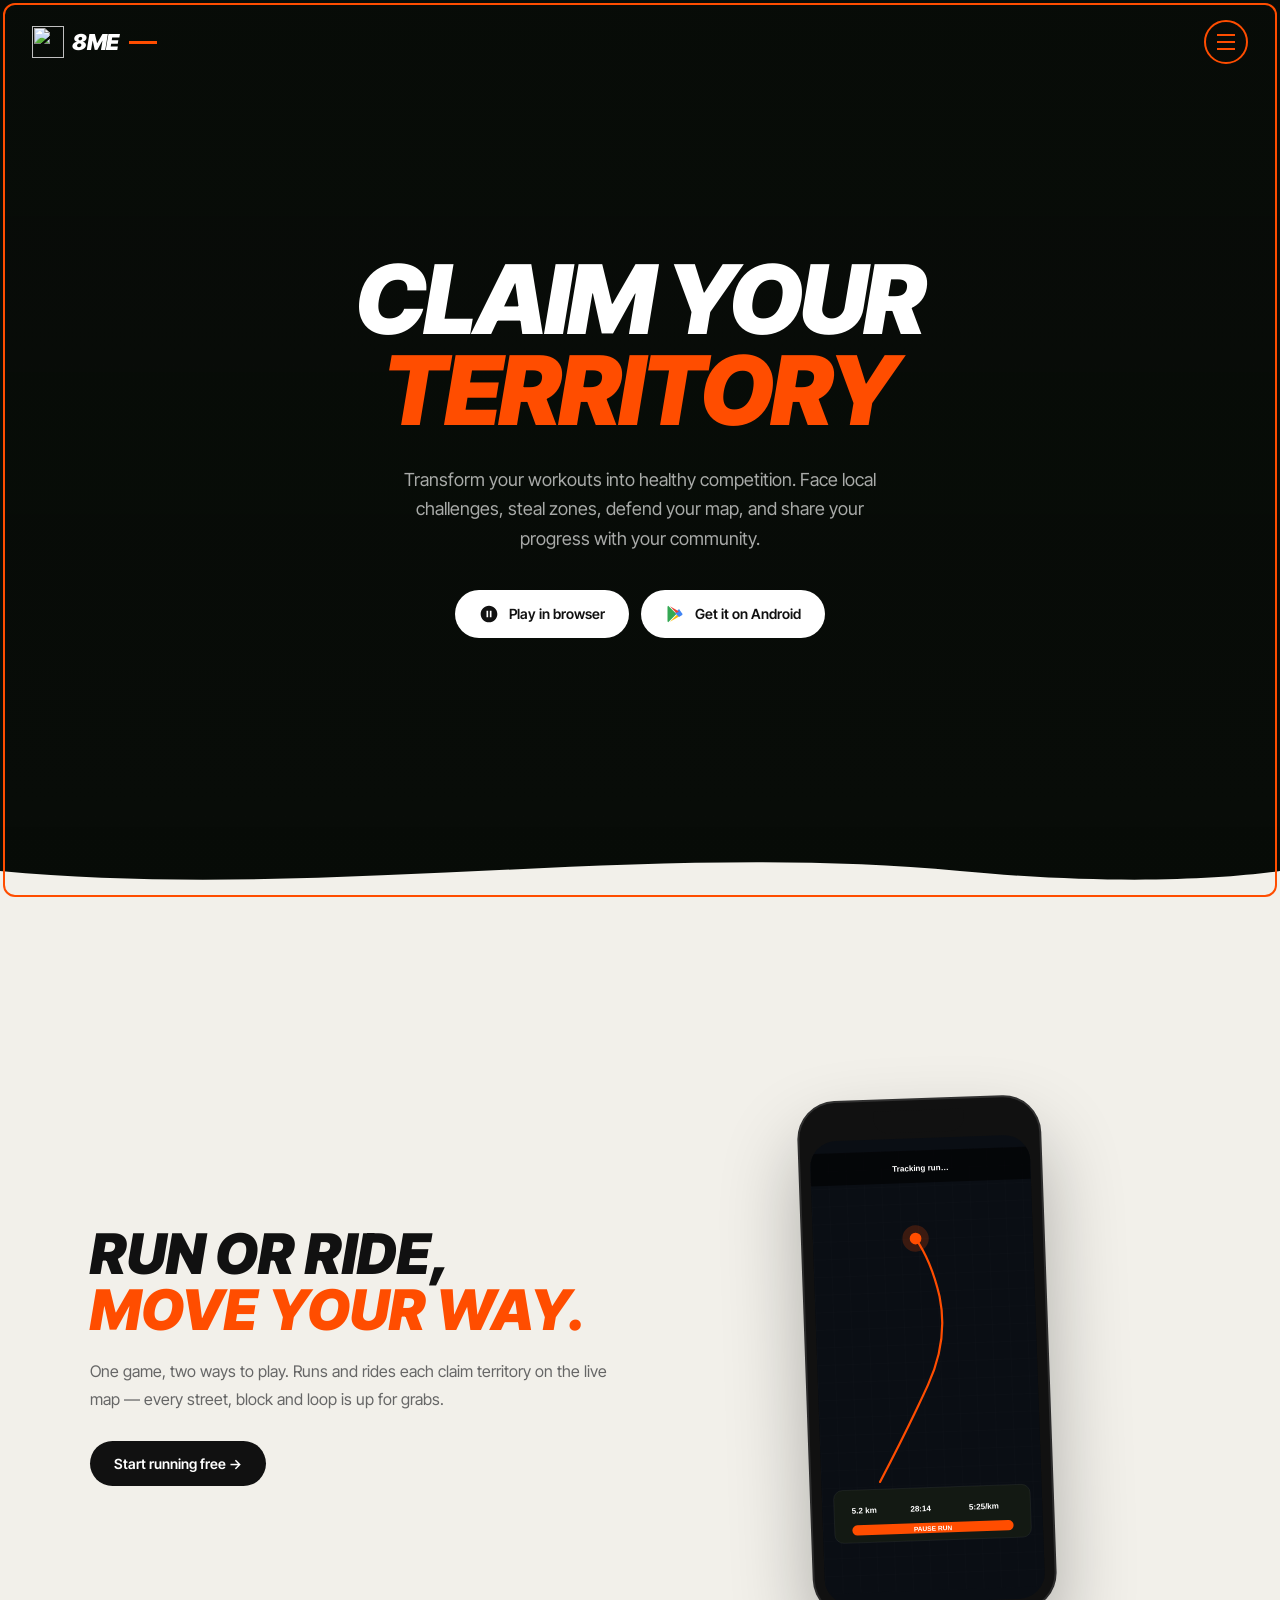
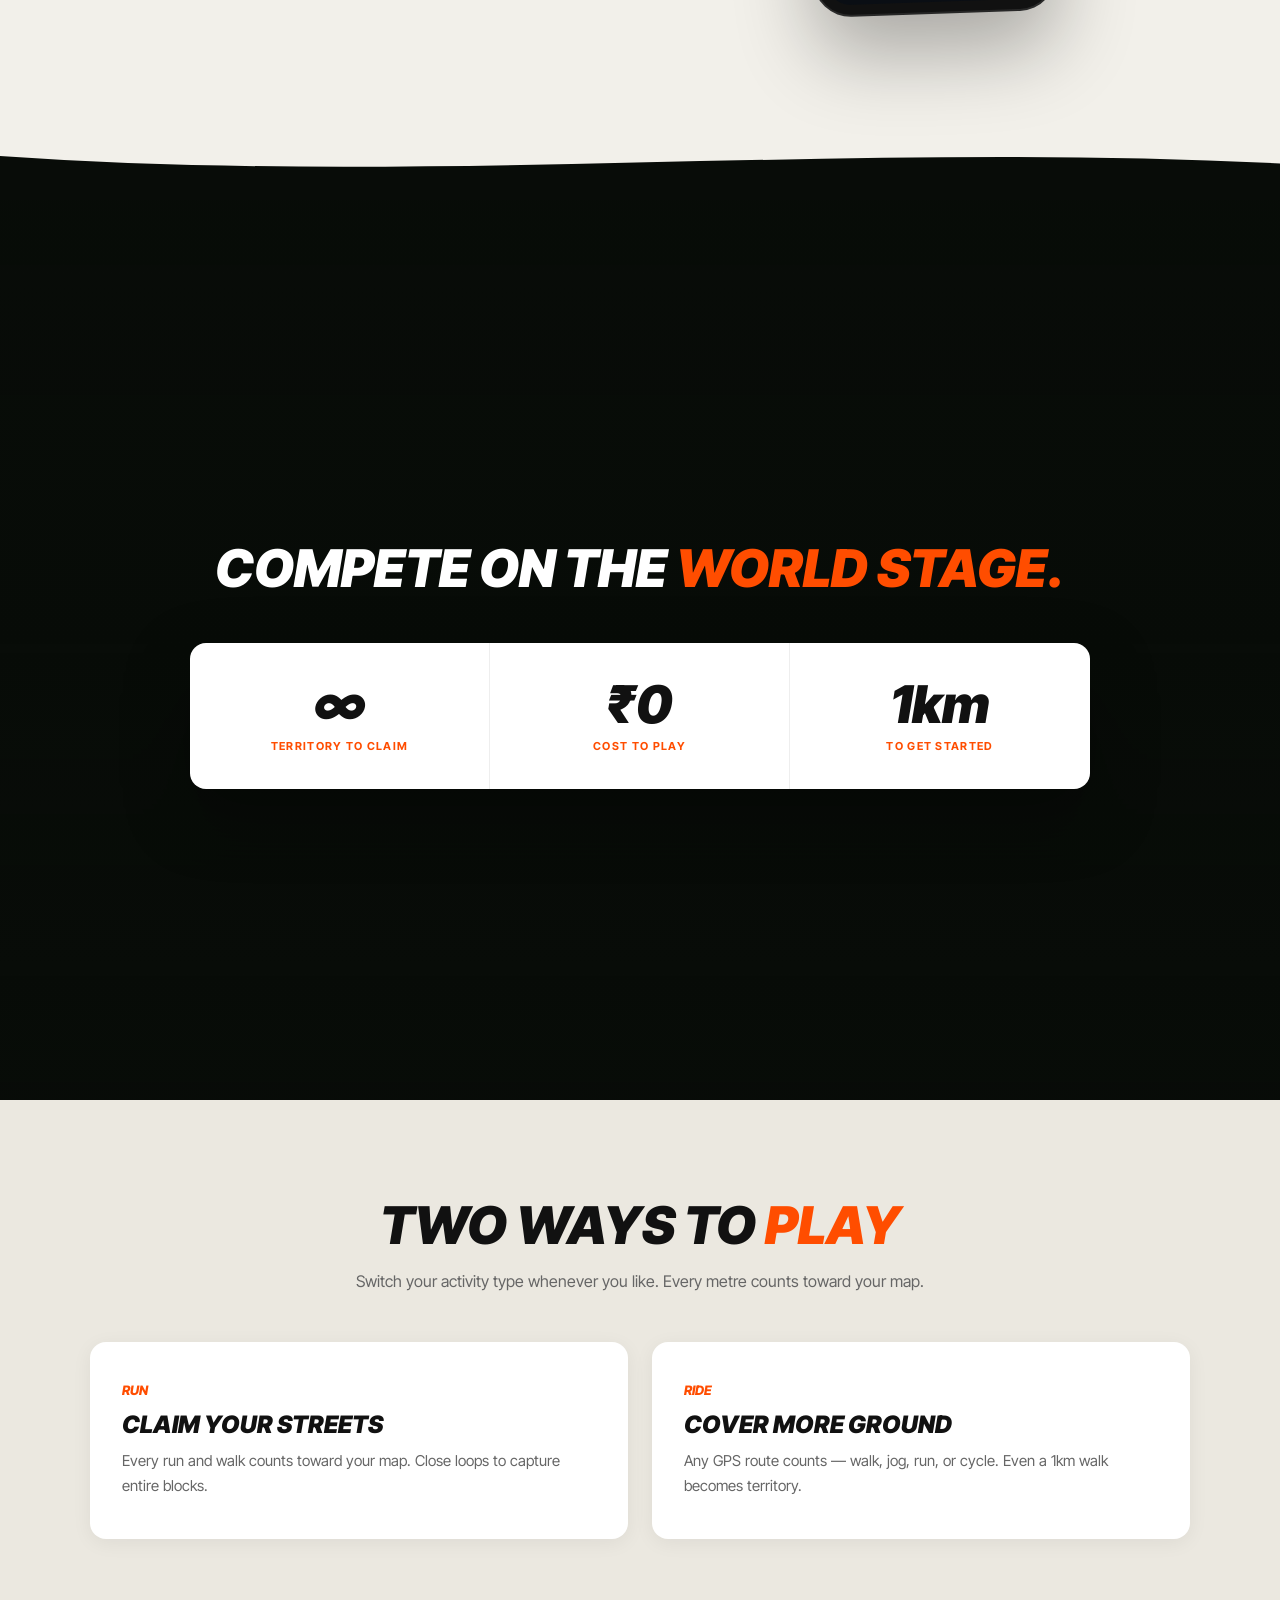
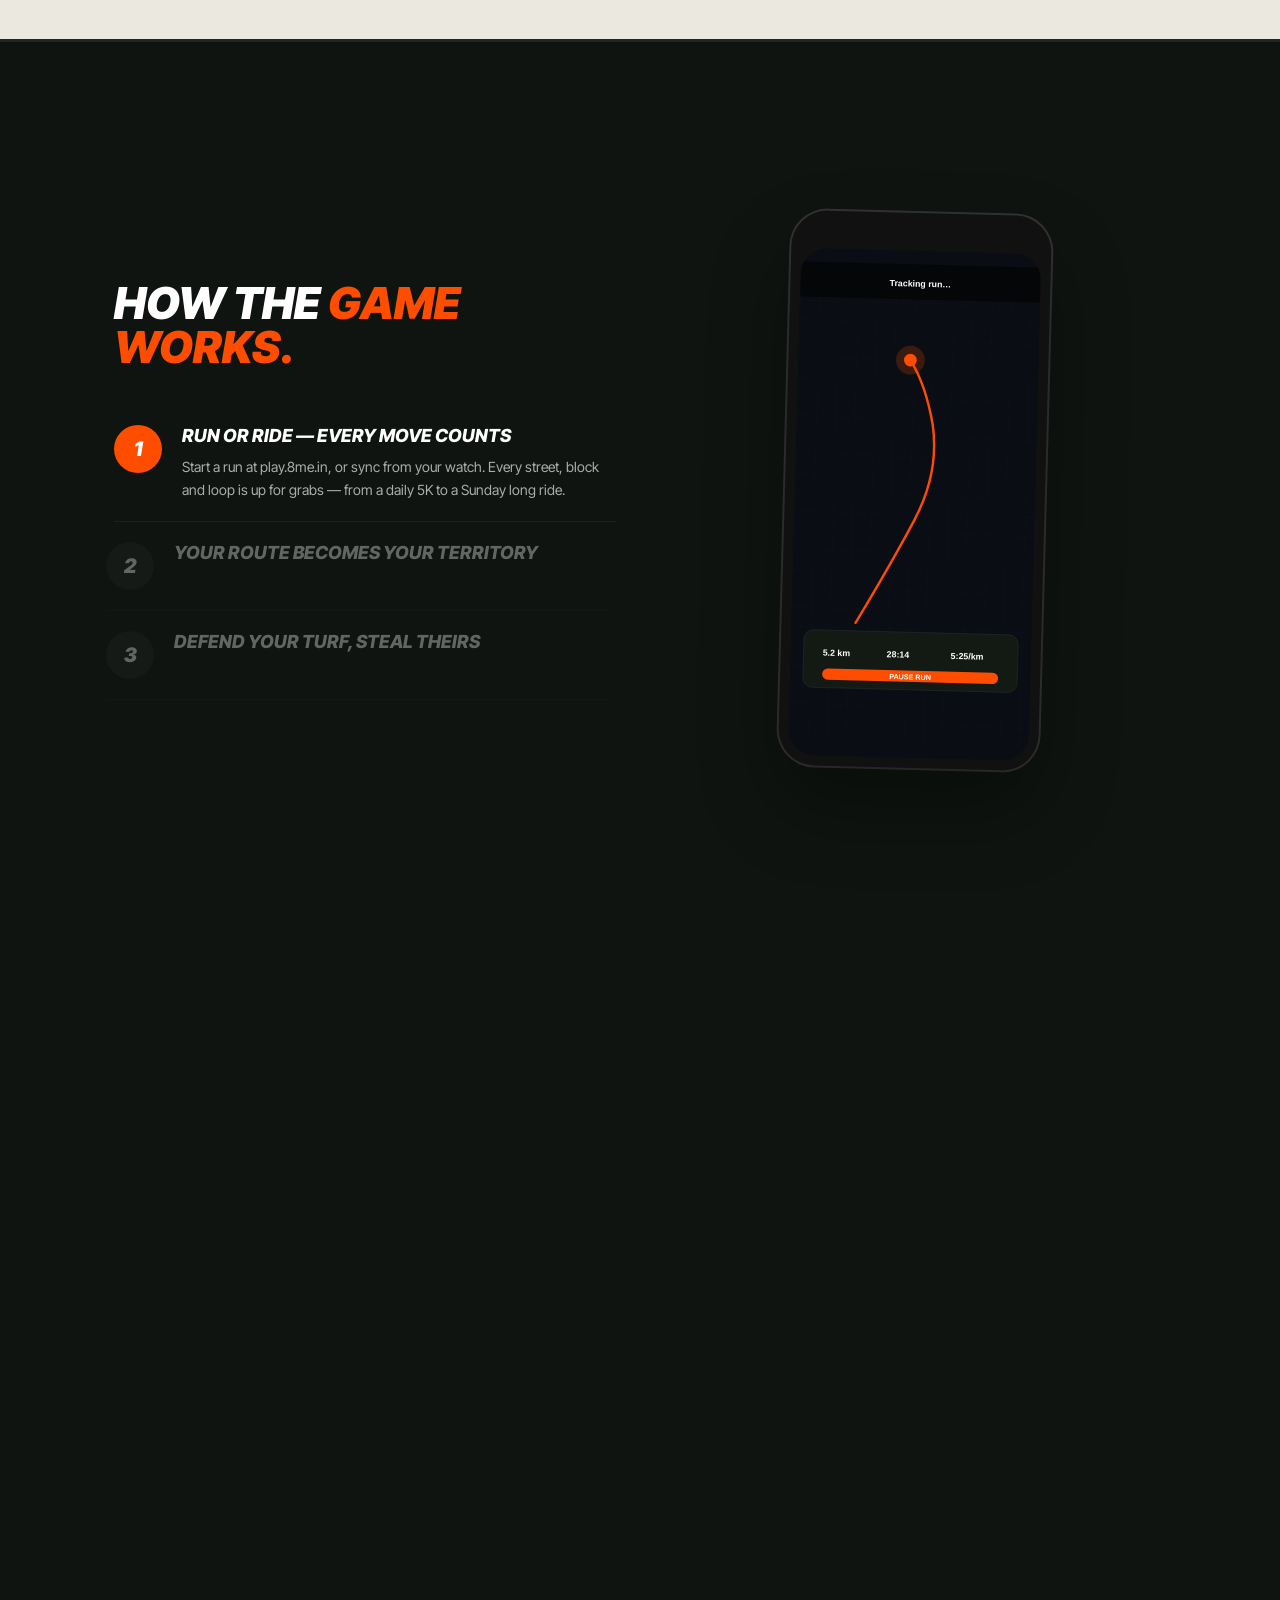
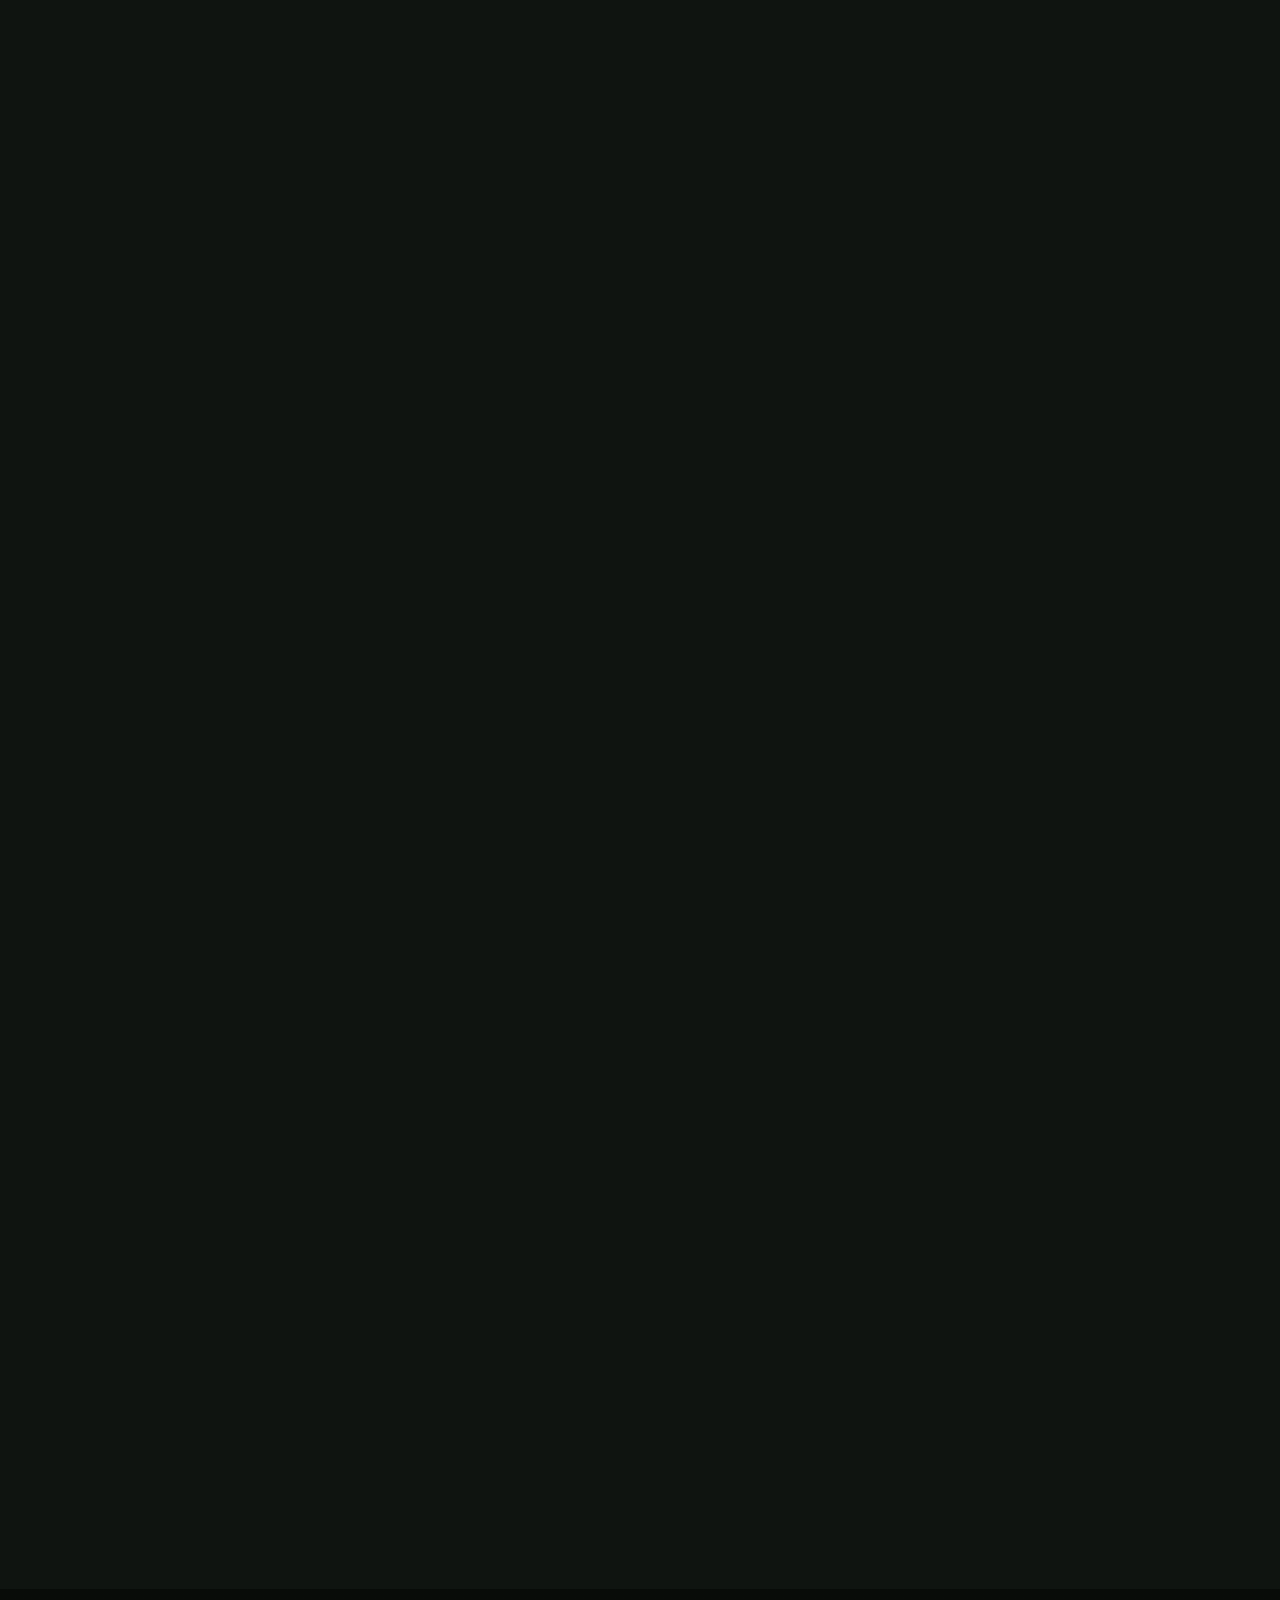
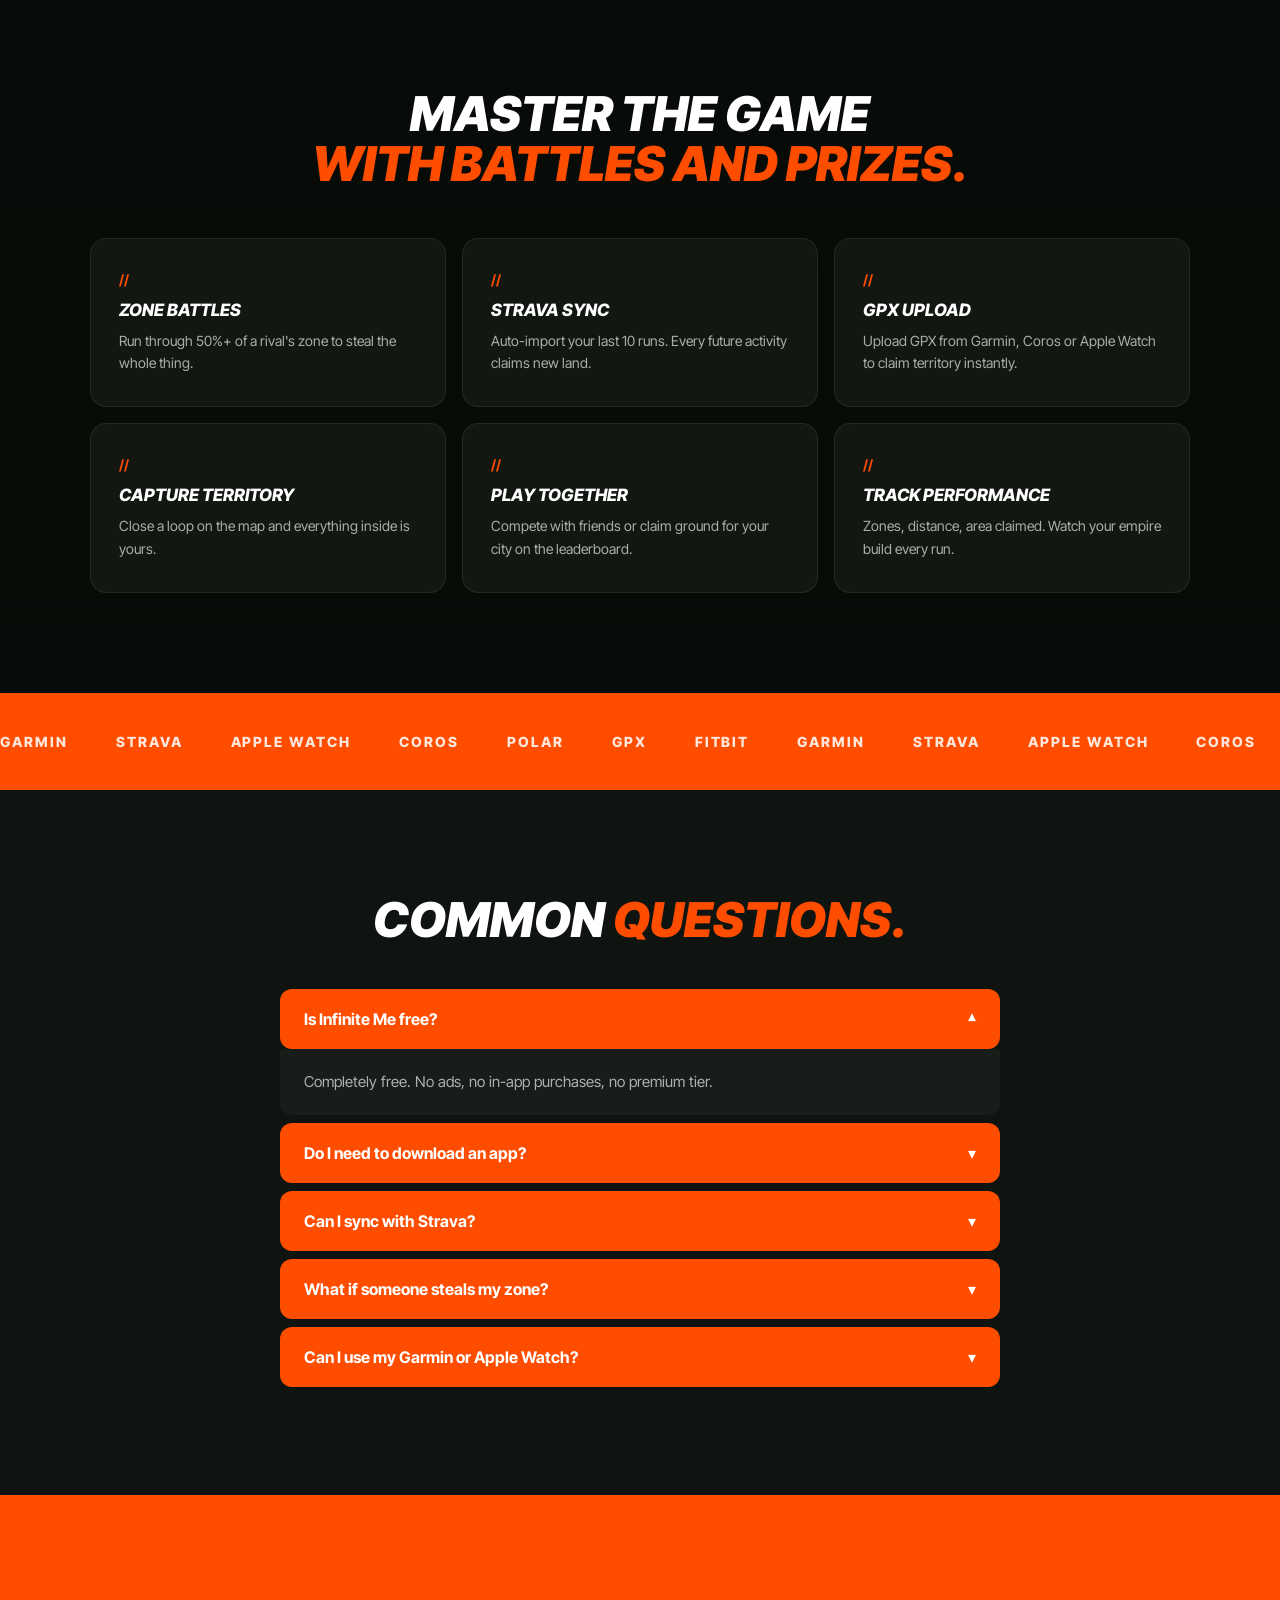
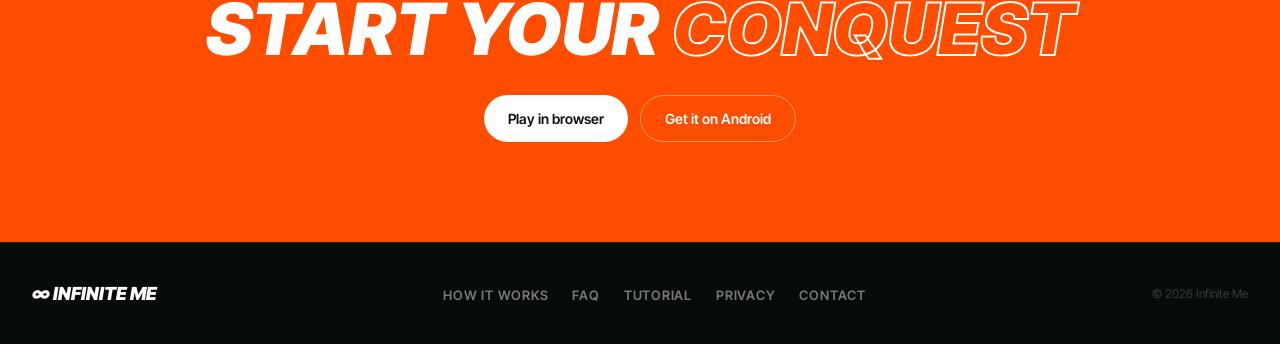
==== commit ef268a24: "Add INTVL-style scroll transitions and stack card effects - Sticky stack cards: hero → showcase → st" ====
--- a/website/index.html
+++ b/website/index.html
@@ -13,6 +13,11 @@
 </head>
 <body>
 
+  <!-- Intro splash (INTVL-style) -->
+  <div class="intro" id="intro" aria-hidden="true">
+    <div class="intro-glyph"></div>
+  </div>
+
   <div class="page-frame" aria-hidden="true"></div>
 
   <header class="nav">
@@ -32,134 +37,152 @@
     <a href="https://play.8me.in" class="accent">Play now</a>
   </nav>
 
-  <!-- HERO -->
-  <section class="hero" id="home">
-    <div class="hero-bg"></div>
-    <div class="hero-content reveal">
-      <h1>
-        <span class="white">Claim your</span>
-        <span class="accent">territory</span>
-      </h1>
-      <p class="hero-desc">Transform your workouts into healthy competition. Face local challenges, steal zones, defend your map, and share your progress with your community.</p>
-      <div class="store-btns">
-        <a class="store-btn" href="https://play.8me.in">
-          <svg width="20" height="20" viewBox="0 0 24 24" fill="currentColor"><path d="M12 2C6.48 2 2 6.48 2 12s4.48 10 10 10 10-4.48 10-10S17.52 2 12 2zm-1 14H9V8h2v8zm4 0h-2V8h2v8z"/></svg>
-          Play in browser
-        </a>
-        <button class="store-btn" onclick="openDownloadModal()">
-          <svg width="20" height="20" viewBox="0 0 24 24"><path fill="#34A853" d="M3 20.5V3.5C3 2.91 3.34 2.39 3.84 2.15L13.69 12 3.84 21.85c-.5-.24-.84-.76-.84-1.35z"/><path fill="#FBBC04" d="M16.81 15.12L6.05 21.34l8.64-8.64z"/><path fill="#4285F4" d="M20.16 10.81c.48.27.8.78.8 1.36s-.32 1.09-.8 1.36l-3.35 1.94-4.76-4.76 4.76-4.76z"/><path fill="#EA4335" d="M6.05 2.66l10.76 6.22-3.35 1.94L6.05 2.66z"/></svg>
-          Get it on Android
-        </button>
-      </div>
-    </div>
-  </section>
-
-  <!-- PHONE SHOWCASE -->
-  <section class="showcase">
-    <div class="showcase-inner">
-      <div class="reveal">
-        <h2>Run or ride,<br><span class="accent">move your way.</span></h2>
-        <p>One game, two ways to play. Runs and rides each claim territory on the live map — every street, block and loop is up for grabs.</p>
-        <a class="store-btn" href="https://play.8me.in">Start running free →</a>
-      </div>
-      <div class="phone-wrap reveal">
-        <div class="phone">
-          <div class="phone-notch"></div>
-          <div class="phone-screen">
-            <svg viewBox="0 0 300 600" xmlns="http://www.w3.org/2000/svg">
-              <rect width="300" height="600" fill="#0a0e14"/>
-              <defs>
-                <pattern id="grid" width="24" height="24" patternUnits="userSpaceOnUse">
-                  <path d="M24 0H0V24" fill="none" stroke="rgba(255,255,255,0.04)" stroke-width="0.5"/>
-                </pattern>
-              </defs>
-              <rect width="300" height="600" fill="url(#grid)"/>
-              <polygon points="60,120 160,80 220,180 140,240 50,200" fill="rgba(255,77,0,0.3)" stroke="#FF4D00" stroke-width="1.5"/>
-              <polygon points="140,160 240,120 270,220 200,280 130,240" fill="rgba(0,197,102,0.2)" stroke="#00C566" stroke-width="1.5"/>
-              <polygon points="80,320 180,290 200,400 120,430 60,370" fill="rgba(0,87,255,0.15)" stroke="#0057FF" stroke-width="1.5"/>
-              <path d="M100 480 Q150 400 180 340 Q210 280 200 220 Q190 170 170 140" stroke="#FF4D00" stroke-width="2" fill="none" stroke-dasharray="6 4"/>
-              <circle cx="170" cy="140" r="6" fill="#FF4D00"/>
-              <circle cx="170" cy="140" r="14" fill="#FF4D00" opacity="0.2"/>
-              <text x="120" y="170" font-family="Inter,sans-serif" font-weight="800" font-size="9" fill="#FF4D00" letter-spacing="1">YOUR ZONE</text>
-              <text x="200" y="150" font-family="Inter,sans-serif" font-weight="800" font-size="9" fill="#00C566" letter-spacing="1">RIVAL</text>
-              <rect x="0" y="0" width="300" height="44" fill="rgba(0,0,0,0.5)"/>
-              <text x="150" y="28" font-family="Inter,sans-serif" font-weight="700" font-size="11" fill="white" text-anchor="middle">Infinite Me</text>
-              <rect x="20" y="520" width="260" height="56" rx="28" fill="#FF4D00"/>
-              <text x="150" y="553" font-family="Inter,sans-serif" font-weight="700" font-size="13" fill="white" text-anchor="middle">START RUN</text>
-            </svg>
-          </div>
-        </div>
-      </div>
-    </div>
-  </section>
-
-  <!-- RUN / RIDE CARDS -->
+  <!-- ═══ STACK CARDS (hero → showcase → stats slide over each other) ═══ -->
+  <div class="stack-cards" data-stack-cards>
+
+    <!-- CARD 1: HERO -->
+    <section class="stack-card stack-card-hero" style="z-index:1">
+      <div class="stack-card-inner">
+        <div class="stack-card-shade"></div>
+        <div class="hero">
+          <div class="hero-bg"></div>
+          <div class="hero-content">
+            <h1>
+              <span class="white">Claim your</span>
+              <span class="accent">territory</span>
+            </h1>
+            <p class="hero-desc">Transform your workouts into healthy competition. Face local challenges, steal zones, defend your map, and share your progress with your community.</p>
+            <div class="store-btns">
+              <a class="store-btn" href="https://play.8me.in">
+                <svg width="20" height="20" viewBox="0 0 24 24" fill="currentColor"><path d="M12 2C6.48 2 2 6.48 2 12s4.48 10 10 10 10-4.48 10-10S17.52 2 12 2zm-1 14H9V8h2v8zm4 0h-2V8h2v8z"/></svg>
+                Play in browser
+              </a>
+              <button class="store-btn" onclick="openDownloadModal()">
+                <svg width="20" height="20" viewBox="0 0 24 24"><path fill="#34A853" d="M3 20.5V3.5C3 2.91 3.34 2.39 3.84 2.15L13.69 12 3.84 21.85c-.5-.24-.84-.76-.84-1.35z"/><path fill="#FBBC04" d="M16.81 15.12L6.05 21.34l8.64-8.64z"/><path fill="#4285F4" d="M20.16 10.81c.48.27.8.78.8 1.36s-.32 1.09-.8 1.36l-3.35 1.94-4.76-4.76 4.76-4.76z"/><path fill="#EA4335" d="M6.05 2.66l10.76 6.22-3.35 1.94L6.05 2.66z"/></svg>
+                Get it on Android
+              </button>
+            </div>
+          </div>
+        </div>
+        <div class="wave-divider wave-divider-light">
+          <svg viewBox="0 0 1440 80" preserveAspectRatio="none"><path d="M0,40 C360,80 720,0 1080,40 C1260,60 1380,50 1440,40 L1440,80 L0,80 Z" fill="#f2f0ea"/></svg>
+        </div>
+      </div>
+    </section>
+
+    <!-- CARD 2: PHONE SHOWCASE -->
+    <section class="stack-card stack-card-showcase" style="z-index:2">
+      <div class="stack-card-inner">
+        <div class="stack-card-shade"></div>
+        <div class="showcase">
+          <div class="showcase-inner">
+            <div class="showcase-copy">
+              <h2>Run or ride,<br><span class="accent">move your way.</span></h2>
+              <p>One game, two ways to play. Runs and rides each claim territory on the live map — every street, block and loop is up for grabs.</p>
+              <a class="store-btn store-btn-dark" href="https://play.8me.in">Start running free →</a>
+            </div>
+            <div class="phone-wrap">
+              <div class="phone phone-tilt">
+                <div class="phone-notch"></div>
+                <div class="phone-screen phone-screen-stack">
+                  <div class="showcase-screen active" data-screen="route"></div>
+                  <div class="showcase-screen" data-screen="territory"></div>
+                </div>
+              </div>
+            </div>
+          </div>
+        </div>
+        <div class="wave-divider wave-divider-dark">
+          <svg viewBox="0 0 1440 80" preserveAspectRatio="none"><path d="M0,20 C480,60 960,0 1440,30 L1440,80 L0,80 Z" fill="#080c08"/></svg>
+        </div>
+      </div>
+    </section>
+
+    <!-- CARD 3: STATS -->
+    <section class="stack-card stack-card-stats" style="z-index:3">
+      <div class="stack-card-inner">
+        <div class="stats-section">
+          <div class="stats-bg"></div>
+          <div class="stats-content">
+            <h2><span class="white">Compete on the</span> <span class="accent">world stage.</span></h2>
+            <div class="stats-card">
+              <div class="stat-block"><span class="stat-num">∞</span><span class="stat-label">Territory to claim</span></div>
+              <div class="stat-block"><span class="stat-num">₹0</span><span class="stat-label">Cost to play</span></div>
+              <div class="stat-block"><span class="stat-num">1km</span><span class="stat-label">To get started</span></div>
+            </div>
+          </div>
+        </div>
+      </div>
+    </section>
+
+  </div><!-- /stack-cards -->
+
+  <!-- RUN / RIDE -->
   <section class="dual">
     <div class="dual-inner">
       <div class="dual-header reveal">
-        <h2>Two ways<br>to <span class="accent">play</span></h2>
+        <h2>Two ways to <span class="accent">play</span></h2>
         <p>Switch your activity type whenever you like. Every metre counts toward your map.</p>
       </div>
       <div class="dual-grid">
-        <div class="dual-card reveal">
-          <div class="tag">Run</div>
-          <h3>Claim your streets</h3>
-          <p>Claim your streets on foot — every run and every walk counts toward your map. Close loops to capture entire blocks.</p>
-        </div>
-        <div class="dual-card reveal">
-          <div class="tag">Ride</div>
-          <h3>Cover more ground</h3>
-          <p>Cover more ground on two wheels. Any GPS route counts — walk, jog, run, or cycle. Even a 1km walk becomes territory.</p>
-        </div>
-      </div>
-    </div>
-  </section>
-
-  <!-- STATS -->
-  <section class="stats-section">
-    <div class="stats-bg"></div>
-    <div class="stats-content reveal">
-      <h2><span class="white">Compete on the</span> <span class="accent">world stage.</span></h2>
-      <div class="stats-card">
-        <div class="stat-block">
-          <span class="stat-num">∞</span>
-          <span class="stat-label">Territory to claim</span>
-        </div>
-        <div class="stat-block">
-          <span class="stat-num">₹0</span>
-          <span class="stat-label">Cost to play</span>
-        </div>
-        <div class="stat-block">
-          <span class="stat-num">1km</span>
-          <span class="stat-label">To get started</span>
-        </div>
-      </div>
-    </div>
-  </section>
-
-  <!-- HOW IT WORKS -->
-  <section class="how" id="how">
-    <div class="how-inner reveal">
-      <h2>How the <span class="accent">game works.</span></h2>
-      <div class="how-tabs">
-        <button class="how-tab active" data-step="0">
-          <span class="how-tab-num">1</span>
-          <span class="how-tab-title">Run or ride — every move counts</span>
-        </button>
-        <button class="how-tab" data-step="1">
-          <span class="how-tab-num">2</span>
-          <span class="how-tab-title">Your route becomes your territory</span>
-        </button>
-        <button class="how-tab" data-step="2">
-          <span class="how-tab-num">3</span>
-          <span class="how-tab-title">Defend your turf, steal theirs</span>
-        </button>
-      </div>
-      <div class="how-panel">
-        <p class="active" data-panel="0">Start a run in the app at play.8me.in, or sync one from your watch. Every street, block and loop is up for grabs — from a daily 5K to a Sunday long ride, every metre counts.</p>
-        <p data-panel="1">Finish your activity and the ground you covered is claimed in your colour. Close loops, link streets and push into new areas to grow your control of the map — and take it from whoever held it before.</p>
-        <p data-panel="2">Territory is never safe. Rivals can take what's yours, and you can strike back — every claim moves the leaderboards, from your local area to the whole world. Keep moving or lose ground.</p>
-      </div>
+        <div class="dual-card reveal"><div class="tag">Run</div><h3>Claim your streets</h3><p>Every run and walk counts toward your map. Close loops to capture entire blocks.</p></div>
+        <div class="dual-card reveal"><div class="tag">Ride</div><h3>Cover more ground</h3><p>Any GPS route counts — walk, jog, run, or cycle. Even a 1km walk becomes territory.</p></div>
+      </div>
+    </div>
+  </section>
+
+  <!-- HOW IT WORKS — scroll-driven (sticky phone + step changes) -->
+  <section class="hiw-scrub" id="how">
+    <div class="hiw-sticky">
+      <div class="hiw-progress"><div class="hiw-progress-fill"></div></div>
+      <div class="hiw-grid">
+        <div class="hiw-copy">
+          <h2 class="hiw-heading">How the <span class="accent">game works.</span></h2>
+          <div class="hiw-steps">
+            <article class="hiw-step active" data-step="0">
+              <div class="hiw-num">1</div>
+              <div class="hiw-step-body">
+                <h3>Run or ride — every move counts</h3>
+                <p>Start a run at play.8me.in, or sync from your watch. Every street, block and loop is up for grabs — from a daily 5K to a Sunday long ride.</p>
+              </div>
+            </article>
+            <article class="hiw-step" data-step="1">
+              <div class="hiw-num">2</div>
+              <div class="hiw-step-body">
+                <h3>Your route becomes your territory</h3>
+                <p>Finish your activity and the ground you covered is claimed in your colour. Close loops, link streets and grow your control of the map.</p>
+              </div>
+            </article>
+            <article class="hiw-step" data-step="2">
+              <div class="hiw-num">3</div>
+              <div class="hiw-step-body">
+                <h3>Defend your turf, steal theirs</h3>
+                <p>Territory is never safe. Rivals can take what's yours — strike back and climb the leaderboards from your neighbourhood to the world.</p>
+              </div>
+            </article>
+          </div>
+        </div>
+        <div class="hiw-phone">
+          <div class="phone">
+            <div class="phone-notch"></div>
+            <div class="phone-screen hiw-phone-screens">
+              <div class="hiw-screen active" data-screen="route"></div>
+              <div class="hiw-screen" data-screen="territory"></div>
+              <div class="hiw-screen" data-screen="leaderboard"></div>
+            </div>
+          </div>
+        </div>
+      </div>
+    </div>
+  </section>
+
+  <!-- Mobile fallback HIW (no scroll scrub) -->
+  <section class="hiw-mobile" aria-label="How it works">
+    <h2>How the <span class="accent">game works.</span></h2>
+    <div class="hiw-mobile-steps">
+      <div class="hiw-mobile-step"><span class="hiw-num">1</span><div><h3>Run or ride</h3><p>Start at play.8me.in or sync from your watch. Every metre counts.</p></div></div>
+      <div class="hiw-mobile-step"><span class="hiw-num">2</span><div><h3>Claim territory</h3><p>Your enclosed GPS route becomes owned land on the live map.</p></div></div>
+      <div class="hiw-mobile-step"><span class="hiw-num">3</span><div><h3>Defend &amp; steal</h3><p>Take rival zones, defend yours, climb the leaderboard.</p></div></div>
     </div>
   </section>
 
@@ -169,88 +192,55 @@
     <div class="features-inner">
       <h2 class="reveal">Master the game<br><span class="accent">with battles and prizes.</span></h2>
       <div class="feature-grid">
-        <div class="feature-card reveal">
-          <span class="slash">//</span>
-          <h3>Zone battles</h3>
-          <p>Run through 50%+ of a rival's zone to steal the whole thing. Push your lead, or win your ground back.</p>
-        </div>
-        <div class="feature-card reveal">
-          <span class="slash">//</span>
-          <h3>Strava sync</h3>
-          <p>Connect Strava to auto-import your last 10 runs. Every future activity claims new land — no extra taps.</p>
-        </div>
-        <div class="feature-card reveal">
-          <span class="slash">//</span>
-          <h3>GPX upload</h3>
-          <p>Already ran with Garmin, Coros or Apple Watch? Upload your GPX file to instantly claim territory.</p>
-        </div>
-        <div class="feature-card reveal">
-          <span class="slash">//</span>
-          <h3>Capture territory</h3>
-          <p>Close a loop on the map and everything inside is yours. Run it or ride it, block by block, or all at once.</p>
-        </div>
-        <div class="feature-card reveal">
-          <span class="slash">//</span>
-          <h3>Play together</h3>
-          <p>Go solo on the world map, compete with friends, or claim ground for your city on the leaderboard.</p>
-        </div>
-        <div class="feature-card reveal">
-          <span class="slash">//</span>
-          <h3>Track performance</h3>
-          <p>Zones, distance, area claimed and trends. Watch your empire build with every run and ride.</p>
-        </div>
-      </div>
-    </div>
-  </section>
-
-  <!-- DEVICE STRIP -->
+        <div class="feature-card reveal"><span class="slash">//</span><h3>Zone battles</h3><p>Run through 50%+ of a rival's zone to steal the whole thing.</p></div>
+        <div class="feature-card reveal"><span class="slash">//</span><h3>Strava sync</h3><p>Auto-import your last 10 runs. Every future activity claims new land.</p></div>
+        <div class="feature-card reveal"><span class="slash">//</span><h3>GPX upload</h3><p>Upload GPX from Garmin, Coros or Apple Watch to claim territory instantly.</p></div>
+        <div class="feature-card reveal"><span class="slash">//</span><h3>Capture territory</h3><p>Close a loop on the map and everything inside is yours.</p></div>
+        <div class="feature-card reveal"><span class="slash">//</span><h3>Play together</h3><p>Compete with friends or claim ground for your city on the leaderboard.</p></div>
+        <div class="feature-card reveal"><span class="slash">//</span><h3>Track performance</h3><p>Zones, distance, area claimed. Watch your empire build every run.</p></div>
+      </div>
+    </div>
+  </section>
+
   <div class="devices" aria-hidden="true">
     <div class="devices-track">
-      <span>Garmin</span><span>Strava</span><span>Apple Watch</span><span>Coros</span><span>Polar</span><span>GPX Import</span><span>Browser GPS</span>
-      <span>Garmin</span><span>Strava</span><span>Apple Watch</span><span>Coros</span><span>Polar</span><span>GPX Import</span><span>Browser GPS</span>
+      <span>Garmin</span><span>Strava</span><span>Apple Watch</span><span>Coros</span><span>Polar</span><span>GPX</span><span>Fitbit</span>
+      <span>Garmin</span><span>Strava</span><span>Apple Watch</span><span>Coros</span><span>Polar</span><span>GPX</span><span>Fitbit</span>
     </div>
   </div>
 
-  <!-- FAQ -->
   <section class="faq" id="faq">
     <div class="faq-inner">
       <h2 class="reveal">Common <span class="accent">questions.</span></h2>
       <div class="faq-item open reveal">
         <button class="faq-q">Is Infinite Me free?<span class="chevron">▾</span></button>
-        <div class="faq-a"><p>Completely free. No ads, no in-app purchases, no premium tier. Just run and claim territory.</p></div>
+        <div class="faq-a"><p>Completely free. No ads, no in-app purchases, no premium tier.</p></div>
       </div>
       <div class="faq-item reveal">
         <button class="faq-q">Do I need to download an app?<span class="chevron">▾</span></button>
-        <div class="faq-a"><p>Not mandatory. Infinite Me runs entirely in your phone's browser at play.8me.in. Works on any modern Android or iPhone. You can also download the Android app.</p></div>
+        <div class="faq-a"><p>Play in your browser at play.8me.in, or download the Android app for the best experience.</p></div>
       </div>
       <div class="faq-item reveal">
         <button class="faq-q">Can I sync with Strava?<span class="chevron">▾</span></button>
-        <div class="faq-a"><p>Yes — connect Strava to auto-import your last 10 runs and all future activities as territory on the map.</p></div>
-      </div>
-      <div class="faq-item reveal">
-        <button class="faq-q">What happens when someone steals my zone?<span class="chevron">▾</span></button>
-        <div class="faq-a"><p>You'll get an alert in the app. Simply run through the same area again to reclaim it. There's no permanent loss — every zone can always be won back.</p></div>
+        <div class="faq-a"><p>Yes — connect Strava to auto-import your last 10 runs and all future activities.</p></div>
+      </div>
+      <div class="faq-item reveal">
+        <button class="faq-q">What if someone steals my zone?<span class="chevron">▾</span></button>
+        <div class="faq-a"><p>Run the same area again to reclaim it. Every zone can always be won back.</p></div>
       </div>
       <div class="faq-item reveal">
         <button class="faq-q">Can I use my Garmin or Apple Watch?<span class="chevron">▾</span></button>
-        <div class="faq-a"><p>Yes! Export your run as a GPX file from any GPS watch and upload it directly. Your entire run history can instantly become territory.</p></div>
-      </div>
-    </div>
-  </section>
-
-  <!-- CTA -->
+        <div class="faq-a"><p>Export GPX from any GPS watch and upload directly in the app.</p></div>
+      </div>
+    </div>
+  </section>
+
   <section class="cta">
-    <div class="cta-inner reveal">
-      <h2>Start your conquest</h2>
+    <div class="cta-inner">
+      <h2>Start your <span class="stroke">conquest</span></h2>
       <div class="store-btns">
-        <a class="store-btn" href="https://play.8me.in">
-          <svg width="20" height="20" viewBox="0 0 24 24" fill="currentColor"><path d="M12 2C6.48 2 2 6.48 2 12s4.48 10 10 10 10-4.48 10-10S17.52 2 12 2zm-1 14H9V8h2v8zm4 0h-2V8h2v8z"/></svg>
-          Play in browser
-        </a>
-        <button class="store-btn" onclick="openDownloadModal()">
-          <svg width="20" height="20" viewBox="0 0 24 24"><path fill="#34A853" d="M3 20.5V3.5C3 2.91 3.34 2.39 3.84 2.15L13.69 12 3.84 21.85c-.5-.24-.84-.76-.84-1.35z"/><path fill="#FBBC04" d="M16.81 15.12L6.05 21.34l8.64-8.64z"/><path fill="#4285F4" d="M20.16 10.81c.48.27.8.78.8 1.36s-.32 1.09-.8 1.36l-3.35 1.94-4.76-4.76 4.76-4.76z"/><path fill="#EA4335" d="M6.05 2.66l10.76 6.22-3.35 1.94L6.05 2.66z"/></svg>
-          Get it on Android
-        </button>
+        <a class="store-btn" href="https://play.8me.in">Play in browser</a>
+        <button class="store-btn store-btn-outline" onclick="openDownloadModal()">Get it on Android</button>
       </div>
     </div>
   </section>
@@ -267,25 +257,21 @@
     <span class="footer-copy">© 2026 Infinite Me</span>
   </footer>
 
-  <!-- Android modal -->
   <div class="modal-overlay" id="downloadModal">
     <div class="modal-box">
       <button class="modal-close" onclick="closeDownloadModal()" aria-label="Close">×</button>
       <h3 class="modal-title">Get early access</h3>
-      <p class="modal-sub">Infinite Me is in closed testing. Follow both steps to install — takes about 2 minutes.</p>
-      <div class="modal-step">
-        <strong>Step 1</strong>
-        <p>Join the testers group with the same Google account on your phone.</p>
-        <a href="https://groups.google.com/g/infiniteme-testers" target="_blank" rel="noopener" class="modal-link">Join testers group →</a>
-      </div>
-      <div class="modal-step">
-        <strong>Step 2</strong>
-        <p>Tap "Become a tester," then install from Google Play.</p>
-        <a href="https://play.google.com/apps/testing/in.me8.infiniteme" target="_blank" rel="noopener" class="modal-link">Become a tester →</a>
-      </div>
+      <p class="modal-sub">Follow both steps to install the Android app — takes about 2 minutes.</p>
+      <div class="modal-step"><strong>Step 1</strong><p>Join the testers group with your Google account.</p><a href="https://groups.google.com/g/infiniteme-testers" target="_blank" rel="noopener" class="modal-link">Join testers group →</a></div>
+      <div class="modal-step"><strong>Step 2</strong><p>Become a tester on Google Play, then install.</p><a href="https://play.google.com/apps/testing/in.me8.infiniteme" target="_blank" rel="noopener" class="modal-link">Become a tester →</a></div>
     </div>
   </div>
 
+  <script src="https://cdn.jsdelivr.net/npm/lenis@1.1.18/dist/lenis.min.js"></script>
+  <script src="https://cdn.jsdelivr.net/npm/gsap@3.12.5/dist/gsap.min.js"></script>
+  <script src="https://cdn.jsdelivr.net/npm/gsap@3.12.5/dist/ScrollTrigger.min.js"></script>
+  <script src="js/phone-screens.js"></script>
   <script src="js/main.js"></script>
+  <script src="js/scroll.js"></script>
 </body>
 </html>
--- a/website/css/styles.css
+++ b/website/css/styles.css
@@ -1,10 +1,8 @@
 :root {
   --accent: #FF4D00;
   --accent-bright: #FF6A25;
-  --accent-glow: rgba(255, 77, 0, 0.35);
   --bg-dark: #080c08;
   --bg-panel: #0f1410;
-  --bg-card: #141a14;
   --white: #ffffff;
   --off-white: #f2f0ea;
   --cream: #ebe8e0;
@@ -14,10 +12,13 @@
   --radius-pill: 999px;
   --radius-card: 16px;
   --frame: 3px;
+  --nav-h: 72px;
 }
 
 *, *::before, *::after { box-sizing: border-box; margin: 0; padding: 0; }
-html { scroll-behavior: smooth; }
+html { scroll-behavior: auto; }
+html.lenis, html.lenis body { height: auto; }
+.lenis.lenis-smooth { scroll-behavior: auto !important; }
 body {
   font-family: var(--font);
   background: var(--bg-dark);
@@ -26,7 +27,25 @@
   -webkit-font-smoothing: antialiased;
 }
 
-/* viewport frame like INTVL */
+/* ── INTRO SPLASH ── */
+.intro {
+  position: fixed;
+  inset: 0;
+  z-index: 9999;
+  background: var(--bg-dark);
+  display: flex;
+  align-items: center;
+  justify-content: center;
+}
+.intro-glyph {
+  width: 100px;
+  height: 35px;
+  background: var(--accent);
+  transform: scale(0);
+  border-radius: 2px;
+}
+.no-motion .intro { display: none !important; }
+
 .page-frame {
   position: fixed;
   inset: var(--frame);
@@ -36,7 +55,7 @@
   z-index: 1000;
 }
 
-/* NAV */
+/* ── NAV ── */
 .nav {
   position: fixed;
   top: 0; left: 0; right: 0;
@@ -45,6 +64,11 @@
   align-items: center;
   justify-content: space-between;
   padding: 20px 32px;
+  transition: background 0.3s, backdrop-filter 0.3s;
+}
+.nav.nav-scrolled {
+  background: rgba(8, 12, 8, 0.85);
+  backdrop-filter: blur(12px);
 }
 .nav-logo {
   font-size: 22px;
@@ -59,16 +83,9 @@
   gap: 8px;
 }
 .nav-logo img { width: 32px; height: 32px; }
-.nav-logo .bar {
-  display: inline-block;
-  width: 28px;
-  height: 3px;
-  background: var(--accent);
-  margin-left: 2px;
-}
+.nav-logo .bar { width: 28px; height: 3px; background: var(--accent); margin-left: 2px; display: inline-block; }
 .nav-menu-btn {
-  width: 44px;
-  height: 44px;
+  width: 44px; height: 44px;
   border-radius: 50%;
   border: 2px solid var(--accent);
   background: transparent;
@@ -79,21 +96,14 @@
   flex-direction: column;
   gap: 5px;
 }
-.nav-menu-btn span {
-  display: block;
-  width: 18px;
-  height: 2px;
-  background: var(--accent);
-  transition: transform 0.2s, opacity 0.2s;
-}
+.nav-menu-btn span { display: block; width: 18px; height: 2px; background: var(--accent); transition: transform 0.2s, opacity 0.2s; }
 .nav-menu-btn.open span:nth-child(1) { transform: translateY(7px) rotate(45deg); }
 .nav-menu-btn.open span:nth-child(2) { opacity: 0; }
 .nav-menu-btn.open span:nth-child(3) { transform: translateY(-7px) rotate(-45deg); }
 
 .mobile-nav {
   display: none;
-  position: fixed;
-  inset: 0;
+  position: fixed; inset: 0;
   z-index: 199;
   background: rgba(8, 12, 8, 0.97);
   backdrop-filter: blur(12px);
@@ -114,30 +124,60 @@
 }
 .mobile-nav a.accent { color: var(--accent); }
 
-/* HERO */
+/* ── STACK CARDS (INTVL core scroll effect) ── */
+.stack-cards { position: relative; }
+.stack-card {
+  position: sticky;
+  top: 0;
+  height: 100vh;
+  height: 100svh;
+  overflow: hidden;
+}
+.stack-card-inner {
+  position: relative;
+  height: 100%;
+  width: 100%;
+  overflow: hidden;
+  transform-origin: top center;
+  will-change: transform;
+}
+.stack-card-shade {
+  position: absolute;
+  inset: 0;
+  background: #000;
+  opacity: 0;
+  pointer-events: none;
+  z-index: 5;
+  transition: opacity 0.1s;
+}
+
+/* ── WAVE DIVIDERS ── */
+.wave-divider {
+  position: absolute;
+  bottom: -1px;
+  left: 0; right: 0;
+  z-index: 10;
+  line-height: 0;
+}
+.wave-divider svg { width: 100%; height: 60px; display: block; }
+
+/* ── HERO ── */
 .hero {
   position: relative;
-  min-height: 100svh;
-  display: flex;
-  flex-direction: column;
+  height: 100%;
+  display: flex;
   align-items: center;
   justify-content: center;
   text-align: center;
-  padding: 100px 24px 60px;
-  overflow: hidden;
+  padding: var(--nav-h) 24px 80px;
 }
 .hero-bg {
   position: absolute;
-  inset: 0;
+  inset: -10%;
   background:
-    linear-gradient(180deg, rgba(8,12,8,0.55) 0%, rgba(8,12,8,0.75) 50%, rgba(8,12,8,0.9) 100%),
-    url('https://images.unsplash.com/photo-1451187580459-43490279c0fa?w=1920&q=80') center/cover no-repeat;
-}
-.hero-bg::after {
-  content: '';
-  position: absolute;
-  inset: 0;
-  background: radial-gradient(ellipse 70% 50% at 50% 60%, transparent 0%, rgba(8,12,8,0.6) 100%);
+    linear-gradient(180deg, rgba(8,12,8,0.5) 0%, rgba(8,12,8,0.8) 100%),
+    url('https://images.unsplash.com/photo-1451187580459-43490279c0fa?w=1920&q=80') center/cover;
+  will-change: transform;
 }
 .hero-content { position: relative; z-index: 2; max-width: 720px; }
 .hero h1 {
@@ -157,65 +197,47 @@
   color: var(--text-muted);
   max-width: 520px;
   margin: 0 auto 36px;
-  font-weight: 400;
-}
-.store-btns {
-  display: flex;
-  gap: 12px;
-  justify-content: center;
-  flex-wrap: wrap;
-}
+}
+
+/* ── BUTTONS ── */
+.store-btns { display: flex; gap: 12px; justify-content: center; flex-wrap: wrap; }
 .store-btn {
   display: inline-flex;
   align-items: center;
   gap: 10px;
   background: var(--white);
   color: #111;
+  font-family: var(--font);
   font-size: 14px;
   font-weight: 600;
   padding: 14px 24px;
   border-radius: var(--radius-pill);
   text-decoration: none;
-  transition: transform 0.2s, box-shadow 0.2s;
   border: none;
   cursor: pointer;
-  font-family: var(--font);
-}
-.store-btn:hover {
-  transform: translateY(-2px);
-  box-shadow: 0 8px 24px rgba(0,0,0,0.3);
-}
-.store-btn svg { flex-shrink: 0; }
-.store-btn.ghost {
-  background: transparent;
-  color: var(--white);
-  border: 1.5px solid rgba(255,255,255,0.35);
-}
-.store-btn.ghost:hover { border-color: var(--white); }
-
-/* PHONE SHOWCASE */
+  transition: transform 0.2s, box-shadow 0.2s;
+}
+.store-btn:hover { transform: translateY(-2px); box-shadow: 0 8px 24px rgba(0,0,0,0.25); }
+.store-btn-dark { background: #111; color: var(--white); }
+.store-btn-outline { background: transparent; color: var(--white); border: 1.5px solid rgba(255,255,255,0.4); }
+
+/* ── SHOWCASE (stack card 2) ── */
 .showcase {
+  height: 100%;
   background: var(--off-white);
   color: #111;
-  padding: 100px 24px;
-  position: relative;
-  overflow: hidden;
-}
-.showcase::before {
-  content: '';
-  position: absolute;
-  inset: 0;
-  opacity: 0.04;
-  background-image: url("data:image/svg+xml,%3Csvg width='60' height='60' xmlns='http://www.w3.org/2000/svg'%3E%3Cpath d='M0 30h60M30 0v60' stroke='%23000' stroke-width='0.5'/%3E%3C/svg%3E");
+  display: flex;
+  align-items: center;
+  padding: var(--nav-h) 24px 60px;
 }
 .showcase-inner {
   max-width: 1100px;
   margin: 0 auto;
+  width: 100%;
   display: grid;
   grid-template-columns: 1fr 1fr;
-  gap: 60px;
-  align-items: center;
-  position: relative;
+  gap: 48px;
+  align-items: center;
 }
 .showcase h2 {
   font-size: clamp(36px, 5vw, 56px);
@@ -223,116 +245,62 @@
   font-style: italic;
   text-transform: uppercase;
   line-height: 1;
-  letter-spacing: -0.02em;
   margin-bottom: 20px;
 }
 .showcase h2 .accent { color: var(--accent); }
-.showcase p {
-  font-size: 16px;
-  line-height: 1.7;
-  color: #555;
-  margin-bottom: 32px;
-}
-.phone-wrap {
-  display: flex;
-  justify-content: center;
-}
+.showcase p { font-size: 16px; line-height: 1.7; color: #666; margin-bottom: 28px; }
+
+/* ── PHONE ── */
+.phone-wrap { display: flex; justify-content: center; }
 .phone {
-  width: 260px;
+  width: 240px;
   background: #111;
   border-radius: 36px;
-  padding: 12px;
-  box-shadow: 0 40px 80px rgba(0,0,0,0.25), 0 0 0 2px #333;
-  position: relative;
-}
+  padding: 10px;
+  box-shadow: 0 40px 80px rgba(0,0,0,0.3), 0 0 0 2px #333;
+}
+.phone-tilt { transform: rotate(-2deg); }
 .phone-notch {
-  width: 100px;
-  height: 24px;
+  width: 90px; height: 22px;
   background: #111;
-  border-radius: 0 0 16px 16px;
-  margin: 0 auto 8px;
-  position: relative;
-  z-index: 2;
+  border-radius: 0 0 14px 14px;
+  margin: 0 auto 6px;
 }
 .phone-screen {
-  border-radius: 24px;
+  border-radius: 26px;
   overflow: hidden;
   aspect-ratio: 9/19;
   background: #0a0e14;
   position: relative;
 }
-.phone-screen svg { width: 100%; height: 100%; }
-
-/* RUN / RIDE */
-.dual {
-  padding: 100px 24px;
-  background: var(--cream);
-  color: #111;
-}
-.dual-inner { max-width: 1100px; margin: 0 auto; }
-.dual-header { text-align: center; margin-bottom: 60px; }
-.dual-header h2 {
-  font-size: clamp(36px, 5vw, 56px);
-  font-weight: 900;
-  font-style: italic;
-  text-transform: uppercase;
-  line-height: 1.05;
-  letter-spacing: -0.02em;
-}
-.dual-header h2 .accent { color: var(--accent); }
-.dual-header p {
-  margin-top: 16px;
-  font-size: 16px;
-  color: #666;
-  max-width: 560px;
-  margin-left: auto;
-  margin-right: auto;
-  line-height: 1.65;
-}
-.dual-grid {
-  display: grid;
-  grid-template-columns: 1fr 1fr;
-  gap: 24px;
-}
-.dual-card {
-  background: var(--white);
-  border-radius: var(--radius-card);
-  padding: 48px 36px;
-  box-shadow: 0 4px 24px rgba(0,0,0,0.06);
-}
-.dual-card .tag {
-  font-size: 13px;
-  font-weight: 800;
-  font-style: italic;
-  text-transform: uppercase;
-  letter-spacing: 0.08em;
-  color: var(--accent);
-  margin-bottom: 16px;
-}
-.dual-card h3 {
-  font-size: 28px;
-  font-weight: 900;
-  font-style: italic;
-  text-transform: uppercase;
-  margin-bottom: 12px;
-}
-.dual-card p { font-size: 15px; color: #666; line-height: 1.65; }
-
-/* STATS */
+.phone-screen svg { width: 100%; height: 100%; display: block; }
+.phone-screen-stack,
+.hiw-phone-screens { position: relative; }
+.showcase-screen,
+.hiw-screen {
+  position: absolute;
+  inset: 0;
+  opacity: 0;
+  transition: opacity 0.15s;
+}
+.showcase-screen.active,
+.hiw-screen.active { opacity: 1; }
+.showcase-screen:first-child { opacity: 1; }
+
+/* ── STATS (stack card 3) ── */
 .stats-section {
   position: relative;
-  min-height: 70vh;
+  height: 100%;
   display: flex;
   align-items: center;
   justify-content: center;
-  padding: 100px 24px;
-  overflow: hidden;
+  padding: var(--nav-h) 24px 40px;
 }
 .stats-bg {
   position: absolute;
   inset: 0;
   background:
-    linear-gradient(180deg, rgba(8,12,8,0.7) 0%, rgba(8,12,8,0.5) 50%, rgba(8,12,8,0.85) 100%),
+    linear-gradient(180deg, rgba(8,12,8,0.65) 0%, rgba(8,12,8,0.5) 50%, rgba(8,12,8,0.85) 100%),
     url('https://images.unsplash.com/photo-1541625602330-2277a4c46182?w=1920&q=80') center/cover;
 }
 .stats-content { position: relative; z-index: 2; text-align: center; width: 100%; max-width: 900px; }
@@ -352,13 +320,9 @@
   display: grid;
   grid-template-columns: repeat(3, 1fr);
   overflow: hidden;
-  box-shadow: 0 20px 60px rgba(0,0,0,0.3);
-}
-.stat-block {
-  padding: 36px 24px;
-  text-align: center;
-  border-right: 1px solid #eee;
-}
+  box-shadow: 0 24px 64px rgba(0,0,0,0.35);
+}
+.stat-block { padding: 36px 24px; text-align: center; border-right: 1px solid #eee; }
 .stat-block:last-child { border-right: none; }
 .stat-num {
   font-size: clamp(36px, 5vw, 52px);
@@ -378,14 +342,166 @@
   display: block;
 }
 
-/* HOW IT WORKS */
-.how {
-  padding: 100px 24px;
+/* ── DUAL ── */
+.dual { padding: 100px 24px; background: var(--cream); color: #111; }
+.dual-inner { max-width: 1100px; margin: 0 auto; }
+.dual-header { text-align: center; margin-bottom: 48px; }
+.dual-header h2 {
+  font-size: clamp(36px, 5vw, 52px);
+  font-weight: 900;
+  font-style: italic;
+  text-transform: uppercase;
+  line-height: 1;
+}
+.dual-header h2 .accent { color: var(--accent); }
+.dual-header p { margin-top: 16px; color: #666; line-height: 1.65; }
+.dual-grid { display: grid; grid-template-columns: 1fr 1fr; gap: 24px; }
+.dual-card {
+  background: var(--white);
+  border-radius: var(--radius-card);
+  padding: 40px 32px;
+  box-shadow: 0 4px 20px rgba(0,0,0,0.06);
+}
+.dual-card .tag { font-size: 13px; font-weight: 800; font-style: italic; text-transform: uppercase; color: var(--accent); margin-bottom: 12px; }
+.dual-card h3 { font-size: 24px; font-weight: 900; font-style: italic; text-transform: uppercase; margin-bottom: 10px; }
+.dual-card p { font-size: 15px; color: #666; line-height: 1.65; }
+
+/* ── HOW IT WORKS — SCROLL SCRUB ── */
+.hiw-scrub {
+  height: 350vh;
+  position: relative;
   background: var(--bg-panel);
-  position: relative;
-}
-.how-inner { max-width: 900px; margin: 0 auto; }
-.how h2 {
+}
+.hiw-sticky {
+  position: sticky;
+  top: 0;
+  height: 100vh;
+  height: 100svh;
+  display: flex;
+  flex-direction: column;
+  overflow: hidden;
+}
+.hiw-progress {
+  height: 3px;
+  background: rgba(255,255,255,0.08);
+  flex-shrink: 0;
+}
+.hiw-progress-fill {
+  height: 100%;
+  width: 0%;
+  background: var(--accent);
+  transition: width 0.05s linear;
+}
+.hiw-grid {
+  flex: 1;
+  display: grid;
+  grid-template-columns: 1fr 1fr;
+  gap: 48px;
+  align-items: center;
+  max-width: 1100px;
+  margin: 0 auto;
+  padding: 40px 24px;
+  width: 100%;
+}
+.hiw-heading {
+  font-size: clamp(28px, 4vw, 44px);
+  font-weight: 900;
+  font-style: italic;
+  text-transform: uppercase;
+  line-height: 1;
+  margin-bottom: 36px;
+}
+.hiw-heading .accent { color: var(--accent); }
+.hiw-step {
+  display: flex;
+  gap: 20px;
+  padding: 20px 0;
+  border-bottom: 1px solid rgba(255,255,255,0.06);
+  opacity: 0.35;
+  transition: opacity 0.4s, transform 0.4s;
+  transform: translateX(-8px);
+}
+.hiw-step.active {
+  opacity: 1;
+  transform: translateX(0);
+}
+.hiw-step.past { opacity: 0.5; transform: translateX(0); }
+.hiw-num {
+  width: 48px; height: 48px;
+  border-radius: 50%;
+  background: rgba(255,255,255,0.08);
+  display: flex;
+  align-items: center;
+  justify-content: center;
+  font-size: 20px;
+  font-weight: 900;
+  font-style: italic;
+  flex-shrink: 0;
+  transition: background 0.4s, color 0.4s;
+}
+.hiw-step.active .hiw-num {
+  background: var(--accent);
+  color: var(--white);
+}
+.hiw-step-body h3 {
+  font-size: 18px;
+  font-weight: 800;
+  font-style: italic;
+  text-transform: uppercase;
+  margin-bottom: 8px;
+  line-height: 1.2;
+}
+.hiw-step-body p {
+  font-size: 14px;
+  color: var(--text-muted);
+  line-height: 1.65;
+  max-height: 0;
+  overflow: hidden;
+  opacity: 0;
+  transition: max-height 0.5s ease, opacity 0.4s, margin 0.4s;
+}
+.hiw-step.active .hiw-step-body p {
+  max-height: 120px;
+  opacity: 1;
+  margin-top: 4px;
+}
+.hiw-phone { display: flex; justify-content: center; align-items: center; }
+.hiw-phone .phone { width: 260px; transform: rotate(1.5deg); }
+
+/* Mobile HIW fallback */
+.hiw-mobile {
+  display: none;
+  padding: 80px 24px;
+  background: var(--bg-panel);
+}
+.hiw-mobile h2 {
+  font-size: 32px;
+  font-weight: 900;
+  font-style: italic;
+  text-transform: uppercase;
+  text-align: center;
+  margin-bottom: 32px;
+}
+.hiw-mobile h2 .accent { color: var(--accent); }
+.hiw-mobile-step {
+  display: flex;
+  gap: 16px;
+  padding: 20px 0;
+  border-bottom: 1px solid rgba(255,255,255,0.08);
+}
+.hiw-mobile-step h3 { font-size: 16px; font-weight: 800; font-style: italic; text-transform: uppercase; margin-bottom: 6px; }
+.hiw-mobile-step p { font-size: 14px; color: var(--text-muted); line-height: 1.6; }
+
+/* ── FEATURES ── */
+.features { position: relative; padding: 100px 24px; overflow: hidden; }
+.features-bg {
+  position: absolute; inset: 0;
+  background:
+    linear-gradient(180deg, rgba(8,12,8,0.88) 0%, rgba(8,12,8,0.75) 100%),
+    url('https://images.unsplash.com/photo-1476480862126-209bfaa8edc8?w=1920&q=80') center/cover;
+}
+.features-inner { position: relative; z-index: 2; max-width: 1100px; margin: 0 auto; }
+.features h2 {
   font-size: clamp(32px, 5vw, 48px);
   font-weight: 900;
   font-style: italic;
@@ -394,139 +510,37 @@
   margin-bottom: 48px;
   line-height: 1.05;
 }
-.how h2 .accent { color: var(--accent); }
-.how-tabs {
-  display: flex;
-  gap: 8px;
-  margin-bottom: 0;
-}
-.how-tab {
-  flex: 1;
-  background: rgba(255,255,255,0.06);
-  border: none;
-  border-radius: 12px 12px 0 0;
-  padding: 20px 16px;
-  cursor: pointer;
-  text-align: left;
-  color: var(--text-dim);
-  font-family: var(--font);
-  transition: background 0.25s, color 0.25s;
-}
-.how-tab.active {
-  background: var(--accent);
-  color: var(--white);
-}
-.how-tab-num {
-  font-size: 32px;
-  font-weight: 900;
-  font-style: italic;
-  display: block;
-  line-height: 1;
-  margin-bottom: 8px;
-}
-.how-tab-title {
-  font-size: 13px;
-  font-weight: 700;
-  text-transform: uppercase;
-  letter-spacing: 0.06em;
-  line-height: 1.3;
-}
-.how-panel {
-  background: var(--accent);
-  border-radius: 0 0 16px 16px;
-  padding: 40px 36px;
-  min-height: 180px;
-}
-.how-panel p {
-  font-size: 17px;
-  line-height: 1.7;
-  color: rgba(255,255,255,0.9);
-  display: none;
-}
-.how-panel p.active { display: block; }
-
-/* FEATURES */
-.features {
-  position: relative;
-  padding: 100px 24px;
-  overflow: hidden;
-}
-.features-bg {
-  position: absolute;
-  inset: 0;
-  background:
-    linear-gradient(180deg, rgba(8,12,8,0.85) 0%, rgba(8,12,8,0.7) 100%),
-    url('https://images.unsplash.com/photo-1476480862126-209bfaa8edc8?w=1920&q=80') center/cover;
-}
-.features-inner { position: relative; z-index: 2; max-width: 1100px; margin: 0 auto; }
-.features h2 {
-  font-size: clamp(32px, 5vw, 48px);
-  font-weight: 900;
-  font-style: italic;
-  text-transform: uppercase;
-  text-align: center;
-  margin-bottom: 48px;
-  line-height: 1.05;
-}
 .features h2 .accent { color: var(--accent); }
-.feature-grid {
-  display: grid;
-  grid-template-columns: repeat(3, 1fr);
-  gap: 16px;
-}
+.feature-grid { display: grid; grid-template-columns: repeat(3, 1fr); gap: 16px; }
 .feature-card {
-  background: rgba(20, 26, 20, 0.85);
+  background: rgba(20, 26, 20, 0.88);
   backdrop-filter: blur(8px);
   border: 1px solid rgba(255,255,255,0.08);
   border-radius: var(--radius-card);
   padding: 32px 28px;
-  transition: border-color 0.25s, transform 0.25s;
-}
-.feature-card:hover {
-  border-color: rgba(255, 77, 0, 0.4);
-  transform: translateY(-4px);
-}
-.feature-card .slash {
-  font-size: 14px;
-  color: var(--accent);
-  font-weight: 700;
-  margin-bottom: 12px;
-  display: block;
-}
-.feature-card h3 {
-  font-size: 18px;
-  font-weight: 800;
-  font-style: italic;
-  text-transform: uppercase;
-  margin-bottom: 10px;
-  line-height: 1.2;
-}
-.feature-card p {
-  font-size: 14px;
-  color: var(--text-muted);
-  line-height: 1.65;
-}
-
-/* DEVICE STRIP */
+}
+.feature-card .slash { font-size: 14px; color: var(--accent); font-weight: 700; margin-bottom: 12px; display: block; }
+.feature-card h3 { font-size: 17px; font-weight: 800; font-style: italic; text-transform: uppercase; margin-bottom: 10px; }
+.feature-card p { font-size: 14px; color: var(--text-muted); line-height: 1.6; }
+
+/* ── DEVICES STRIP ── */
 .devices {
-  padding: 48px 0;
-  background: var(--bg-dark);
-  overflow: hidden;
-  border-top: 1px solid rgba(255,255,255,0.06);
-  border-bottom: 1px solid rgba(255,255,255,0.06);
+  padding: 40px 0;
+  background: var(--accent);
+  overflow: hidden;
 }
 .devices-track {
   display: flex;
   gap: 48px;
-  animation: scroll-logos 25s linear infinite;
+  animation: scroll-logos 22s linear infinite;
   width: max-content;
 }
 .devices-track span {
   font-size: 14px;
-  font-weight: 700;
-  letter-spacing: 0.15em;
-  text-transform: uppercase;
-  color: rgba(255,255,255,0.25);
+  font-weight: 800;
+  letter-spacing: 0.14em;
+  text-transform: uppercase;
+  color: rgba(255,255,255,0.85);
   white-space: nowrap;
 }
 @keyframes scroll-logos {
@@ -534,11 +548,8 @@
   100% { transform: translateX(-50%); }
 }
 
-/* FAQ */
-.faq {
-  padding: 100px 24px;
-  background: var(--bg-panel);
-}
+/* ── FAQ ── */
+.faq { padding: 100px 24px; background: var(--bg-panel); }
 .faq-inner { max-width: 720px; margin: 0 auto; }
 .faq h2 {
   font-size: clamp(32px, 5vw, 48px);
@@ -546,7 +557,7 @@
   font-style: italic;
   text-transform: uppercase;
   text-align: center;
-  margin-bottom: 48px;
+  margin-bottom: 40px;
 }
 .faq h2 .accent { color: var(--accent); }
 .faq-item { margin-bottom: 8px; }
@@ -566,33 +577,14 @@
   justify-content: space-between;
   align-items: center;
   gap: 16px;
-  transition: background 0.2s;
-}
-.faq-q:hover { background: var(--accent-bright); }
-.faq-q .chevron {
-  font-size: 20px;
-  transition: transform 0.25s;
-  flex-shrink: 0;
-}
+}
+.faq-q .chevron { transition: transform 0.25s; }
 .faq-item.open .faq-q .chevron { transform: rotate(180deg); }
-.faq-a {
-  max-height: 0;
-  overflow: hidden;
-  transition: max-height 0.35s ease, padding 0.35s ease;
-  background: rgba(255,255,255,0.04);
-  border-radius: 0 0 12px 12px;
-}
-.faq-item.open .faq-a {
-  max-height: 300px;
-  padding: 20px 24px;
-}
-.faq-a p {
-  font-size: 15px;
-  line-height: 1.7;
-  color: var(--text-muted);
-}
-
-/* CTA */
+.faq-a { max-height: 0; overflow: hidden; transition: max-height 0.35s ease; background: rgba(255,255,255,0.04); border-radius: 0 0 12px 12px; }
+.faq-item.open .faq-a { max-height: 200px; padding: 20px 24px; }
+.faq-a p { font-size: 15px; line-height: 1.7; color: var(--text-muted); }
+
+/* ── CTA ── */
 .cta {
   padding: 100px 24px;
   background: var(--accent);
@@ -600,20 +592,6 @@
   position: relative;
   overflow: hidden;
 }
-.cta::before {
-  content: 'RUN';
-  position: absolute;
-  right: -10px;
-  top: 50%;
-  transform: translateY(-50%);
-  font-size: clamp(120px, 25vw, 280px);
-  font-weight: 900;
-  font-style: italic;
-  color: rgba(255,255,255,0.08);
-  line-height: 1;
-  pointer-events: none;
-}
-.cta-inner { position: relative; z-index: 1; }
 .cta h2 {
   font-size: clamp(40px, 7vw, 72px);
   font-weight: 900;
@@ -623,10 +601,12 @@
   color: var(--white);
   margin-bottom: 32px;
 }
-.cta .store-btns { margin-top: 8px; }
-.cta .store-btn { background: var(--white); color: #111; }
-
-/* FOOTER */
+.cta h2 .stroke {
+  -webkit-text-stroke: 2px var(--white);
+  color: transparent;
+}
+
+/* ── FOOTER ── */
 footer {
   padding: 40px 32px;
   background: var(--bg-dark);
@@ -637,37 +617,16 @@
   gap: 20px;
   border-top: 1px solid rgba(255,255,255,0.06);
 }
-.footer-logo {
-  font-size: 18px;
-  font-weight: 900;
-  font-style: italic;
-  text-transform: uppercase;
-  color: var(--white);
-  text-decoration: none;
-}
-.footer-links {
-  display: flex;
-  gap: 24px;
-  list-style: none;
-  flex-wrap: wrap;
-}
-.footer-links a {
-  font-size: 13px;
-  font-weight: 600;
-  color: var(--text-dim);
-  text-decoration: none;
-  text-transform: uppercase;
-  letter-spacing: 0.06em;
-  transition: color 0.2s;
-}
+.footer-logo { font-size: 18px; font-weight: 900; font-style: italic; text-transform: uppercase; color: var(--white); text-decoration: none; }
+.footer-links { display: flex; gap: 24px; list-style: none; flex-wrap: wrap; }
+.footer-links a { font-size: 13px; font-weight: 600; color: var(--text-dim); text-decoration: none; text-transform: uppercase; letter-spacing: 0.06em; }
 .footer-links a:hover { color: var(--white); }
 .footer-copy { font-size: 12px; color: rgba(255,255,255,0.2); }
 
-/* MODAL */
+/* ── MODAL ── */
 .modal-overlay {
   display: none;
-  position: fixed;
-  inset: 0;
+  position: fixed; inset: 0;
   z-index: 500;
   background: rgba(8,12,8,0.8);
   backdrop-filter: blur(6px);
@@ -684,86 +643,35 @@
   max-width: 440px;
   width: 100%;
   position: relative;
-  animation: modalIn 0.25s ease;
-}
-@keyframes modalIn {
-  from { opacity: 0; transform: translateY(12px); }
-  to { opacity: 1; transform: none; }
-}
-.modal-close {
-  position: absolute;
-  top: 16px; right: 16px;
-  width: 32px; height: 32px;
-  border-radius: 50%;
-  border: none;
-  background: var(--cream);
-  font-size: 18px;
-  cursor: pointer;
-  color: #666;
-}
-.modal-title {
-  font-size: 24px;
-  font-weight: 900;
-  font-style: italic;
-  text-transform: uppercase;
-  margin-bottom: 8px;
-}
+}
+.modal-close { position: absolute; top: 16px; right: 16px; width: 32px; height: 32px; border-radius: 50%; border: none; background: var(--cream); cursor: pointer; }
+.modal-title { font-size: 24px; font-weight: 900; font-style: italic; text-transform: uppercase; margin-bottom: 8px; }
 .modal-sub { font-size: 14px; color: #666; line-height: 1.6; margin-bottom: 24px; }
-.modal-step {
-  border: 1px solid #e0e0e0;
-  border-radius: 10px;
-  padding: 16px;
-  margin-bottom: 12px;
-}
-.modal-step strong {
-  display: block;
-  font-size: 12px;
-  letter-spacing: 0.1em;
-  text-transform: uppercase;
-  color: var(--accent);
-  margin-bottom: 4px;
-}
+.modal-step { border: 1px solid #e0e0e0; border-radius: 10px; padding: 16px; margin-bottom: 12px; }
+.modal-step strong { display: block; font-size: 12px; letter-spacing: 0.1em; text-transform: uppercase; color: var(--accent); margin-bottom: 4px; }
 .modal-step p { font-size: 13px; color: #666; margin-bottom: 10px; line-height: 1.5; }
-.modal-link {
-  display: inline-block;
-  background: var(--accent);
-  color: var(--white);
-  font-size: 12px;
-  font-weight: 700;
-  letter-spacing: 0.06em;
-  text-transform: uppercase;
-  padding: 10px 16px;
-  border-radius: var(--radius-pill);
-  text-decoration: none;
-}
-
-/* REVEAL */
-.reveal {
-  opacity: 0;
-  transform: translateY(24px);
-  transition: opacity 0.6s ease, transform 0.6s ease;
-}
-.reveal.in { opacity: 1; transform: none; }
-
-/* WAVE DIVIDER */
-.wave-top {
-  position: absolute;
-  top: -1px;
-  left: 0; right: 0;
-  line-height: 0;
-}
-.wave-top svg { width: 100%; height: 48px; }
-
-/* RESPONSIVE */
+.modal-link { display: inline-block; background: var(--accent); color: var(--white); font-size: 12px; font-weight: 700; letter-spacing: 0.06em; text-transform: uppercase; padding: 10px 16px; border-radius: var(--radius-pill); text-decoration: none; }
+
+.reveal { /* GSAP handles animation; fallback visible */ }
+.no-motion .reveal { opacity: 1 !important; transform: none !important; }
+
+/* ── RESPONSIVE ── */
 @media (max-width: 900px) {
-  .showcase-inner,
-  .dual-grid,
-  .feature-grid { grid-template-columns: 1fr; }
+  .page-frame { display: none; }
+  .showcase-inner, .dual-grid, .feature-grid, .hiw-grid { grid-template-columns: 1fr; }
   .stats-card { grid-template-columns: 1fr; }
   .stat-block { border-right: none; border-bottom: 1px solid #eee; }
-  .how-tabs { flex-direction: column; }
-  .how-tab { border-radius: 12px; }
-  .how-panel { border-radius: 12px; margin-top: 8px; }
-  .page-frame { display: none; }
+  .hiw-scrub { display: none; }
+  .hiw-mobile { display: block; }
+  .stack-card-inner { transform: none !important; border-radius: 0 !important; }
+  .phone-tilt, .hiw-phone .phone { transform: none; }
   footer { flex-direction: column; text-align: center; }
-}
+  .showcase { padding-bottom: 80px; }
+  .wave-divider svg { height: 40px; }
+}
+
+@media (prefers-reduced-motion: reduce) {
+  .intro { display: none; }
+  .devices-track { animation: none; }
+  .stack-card-inner { transform: none !important; }
+}
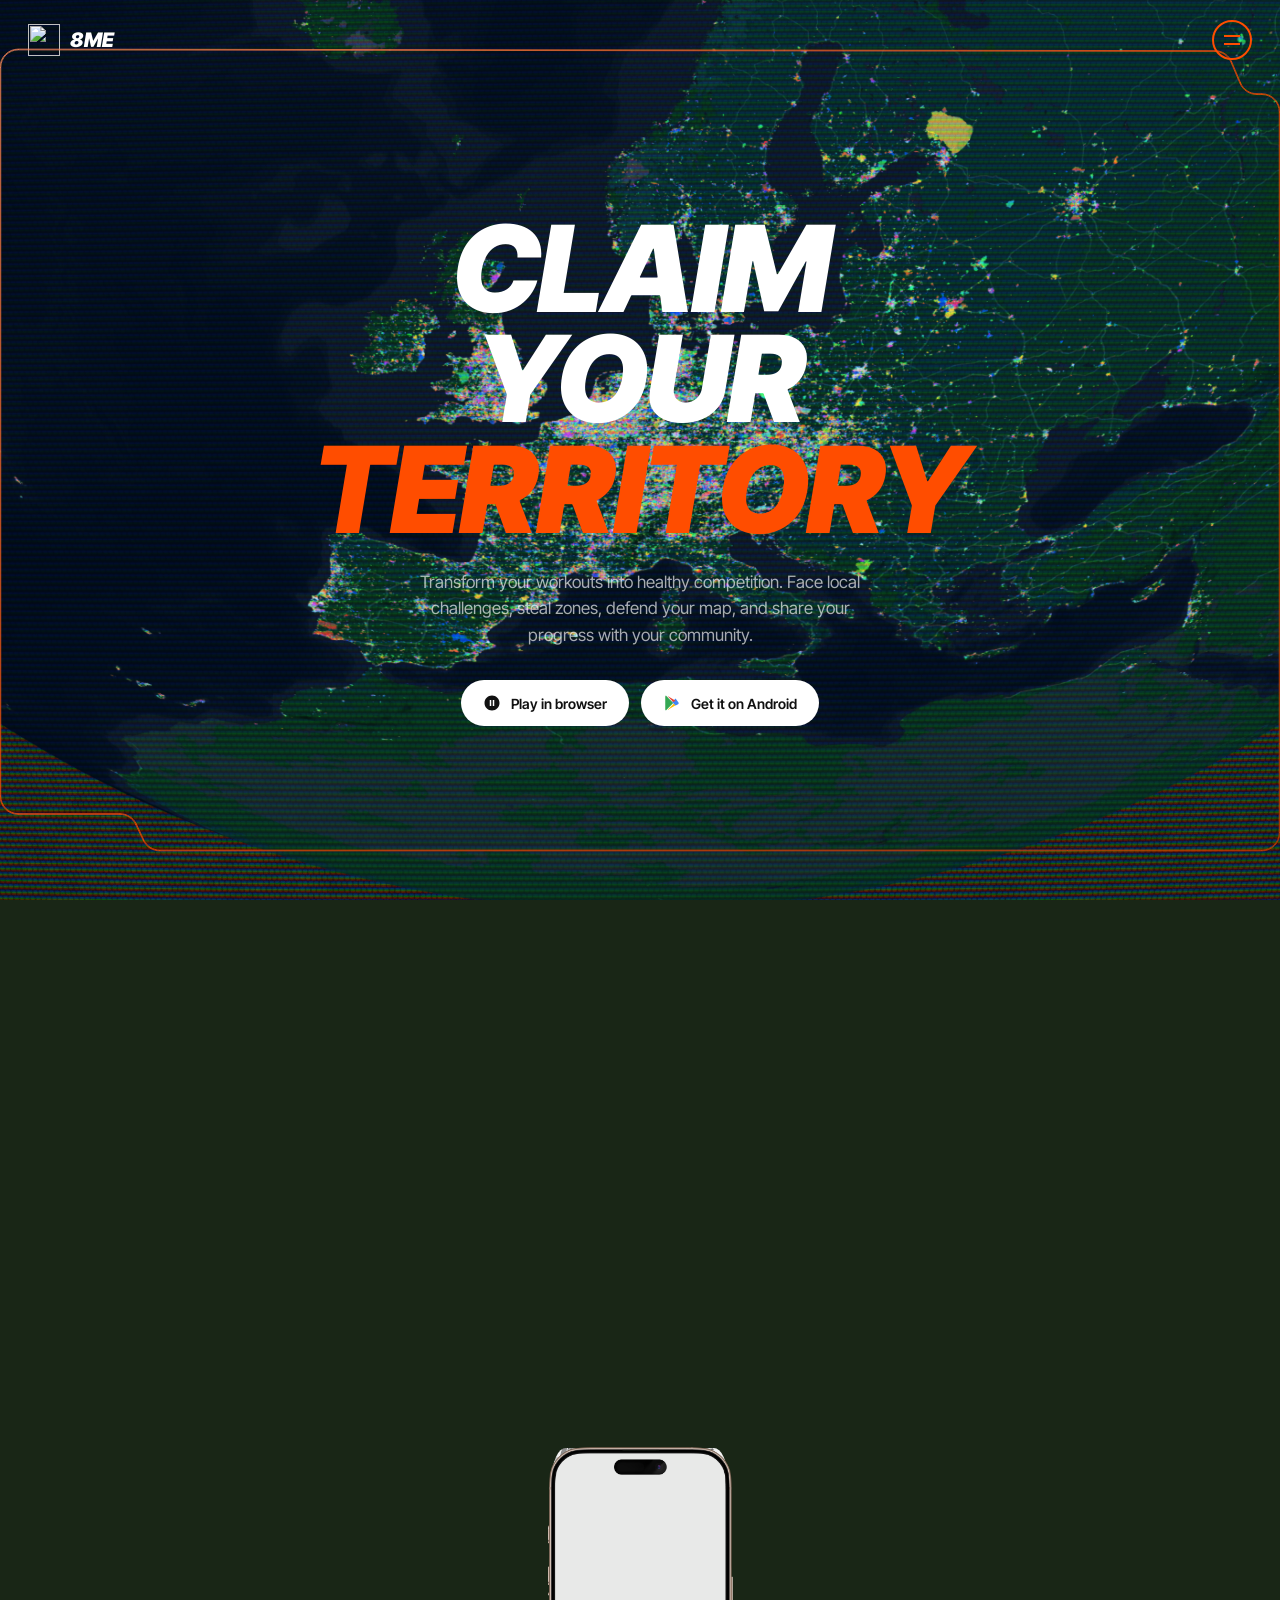
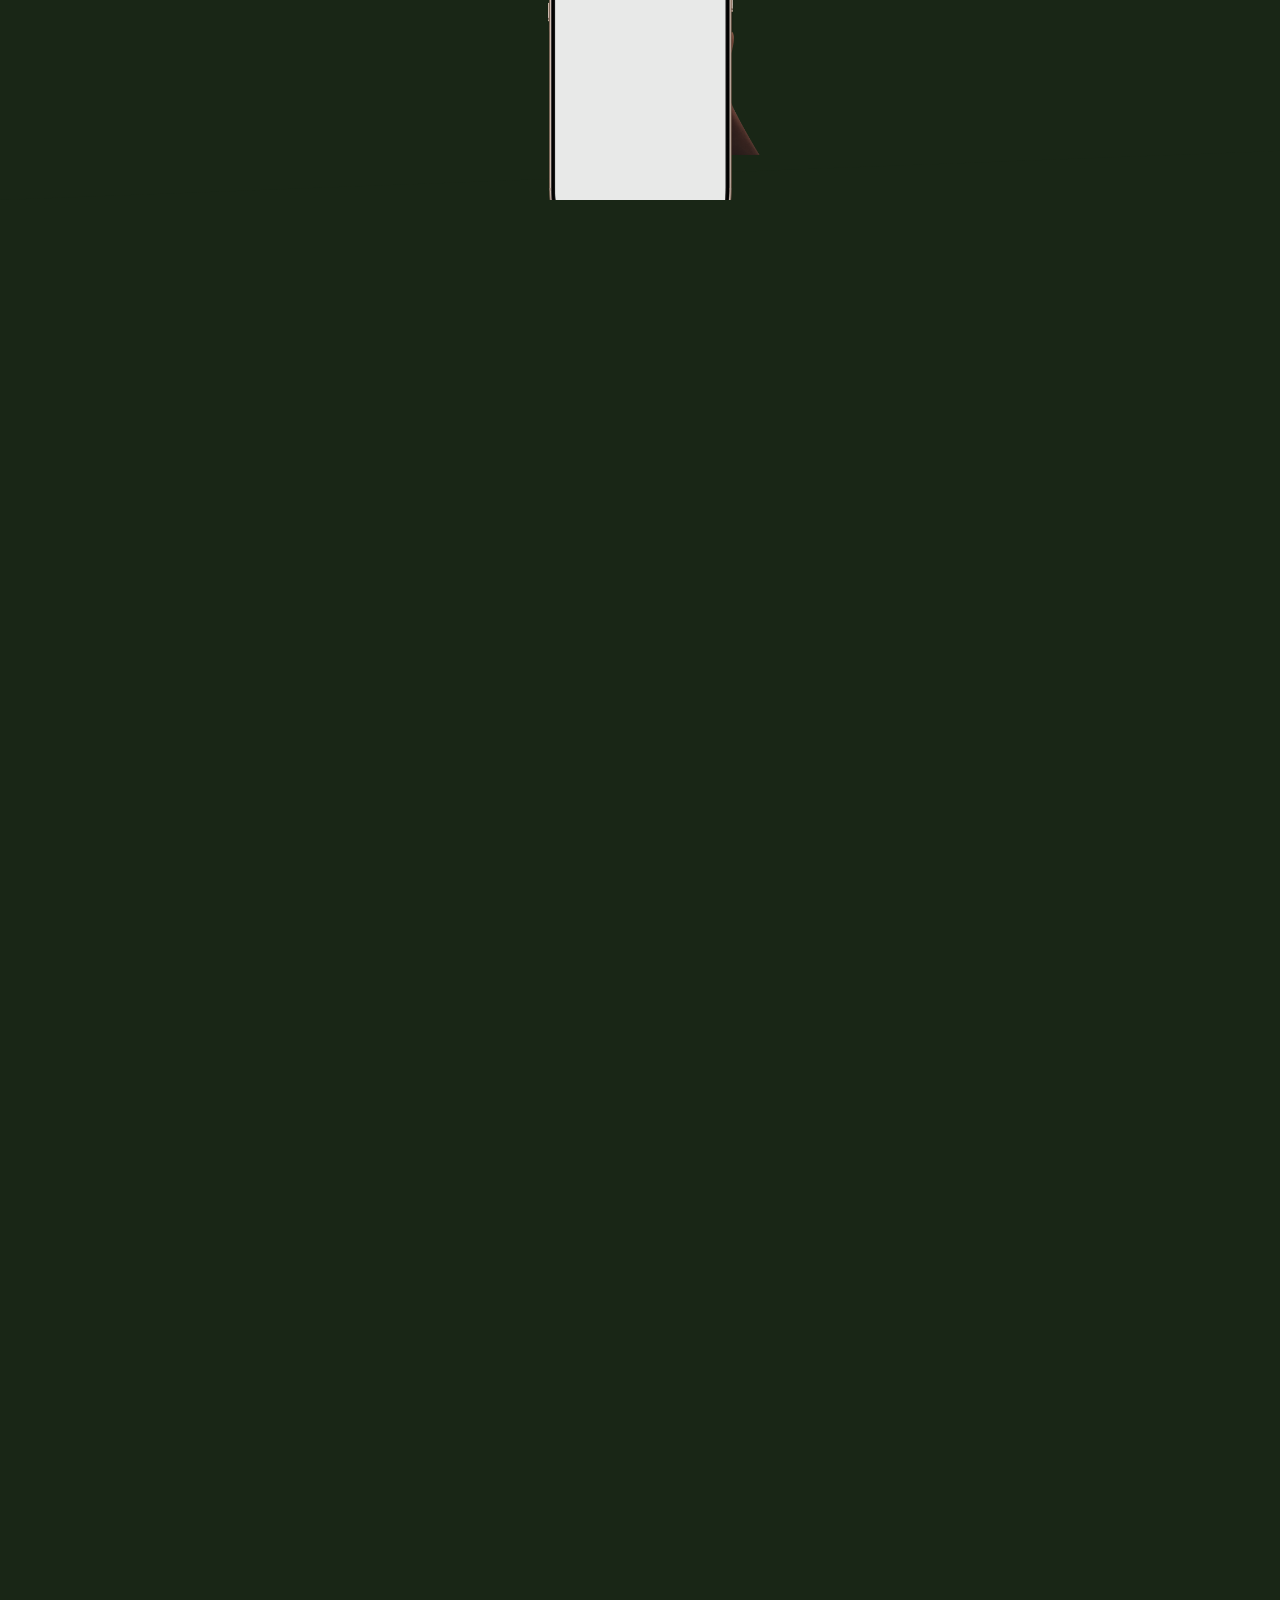
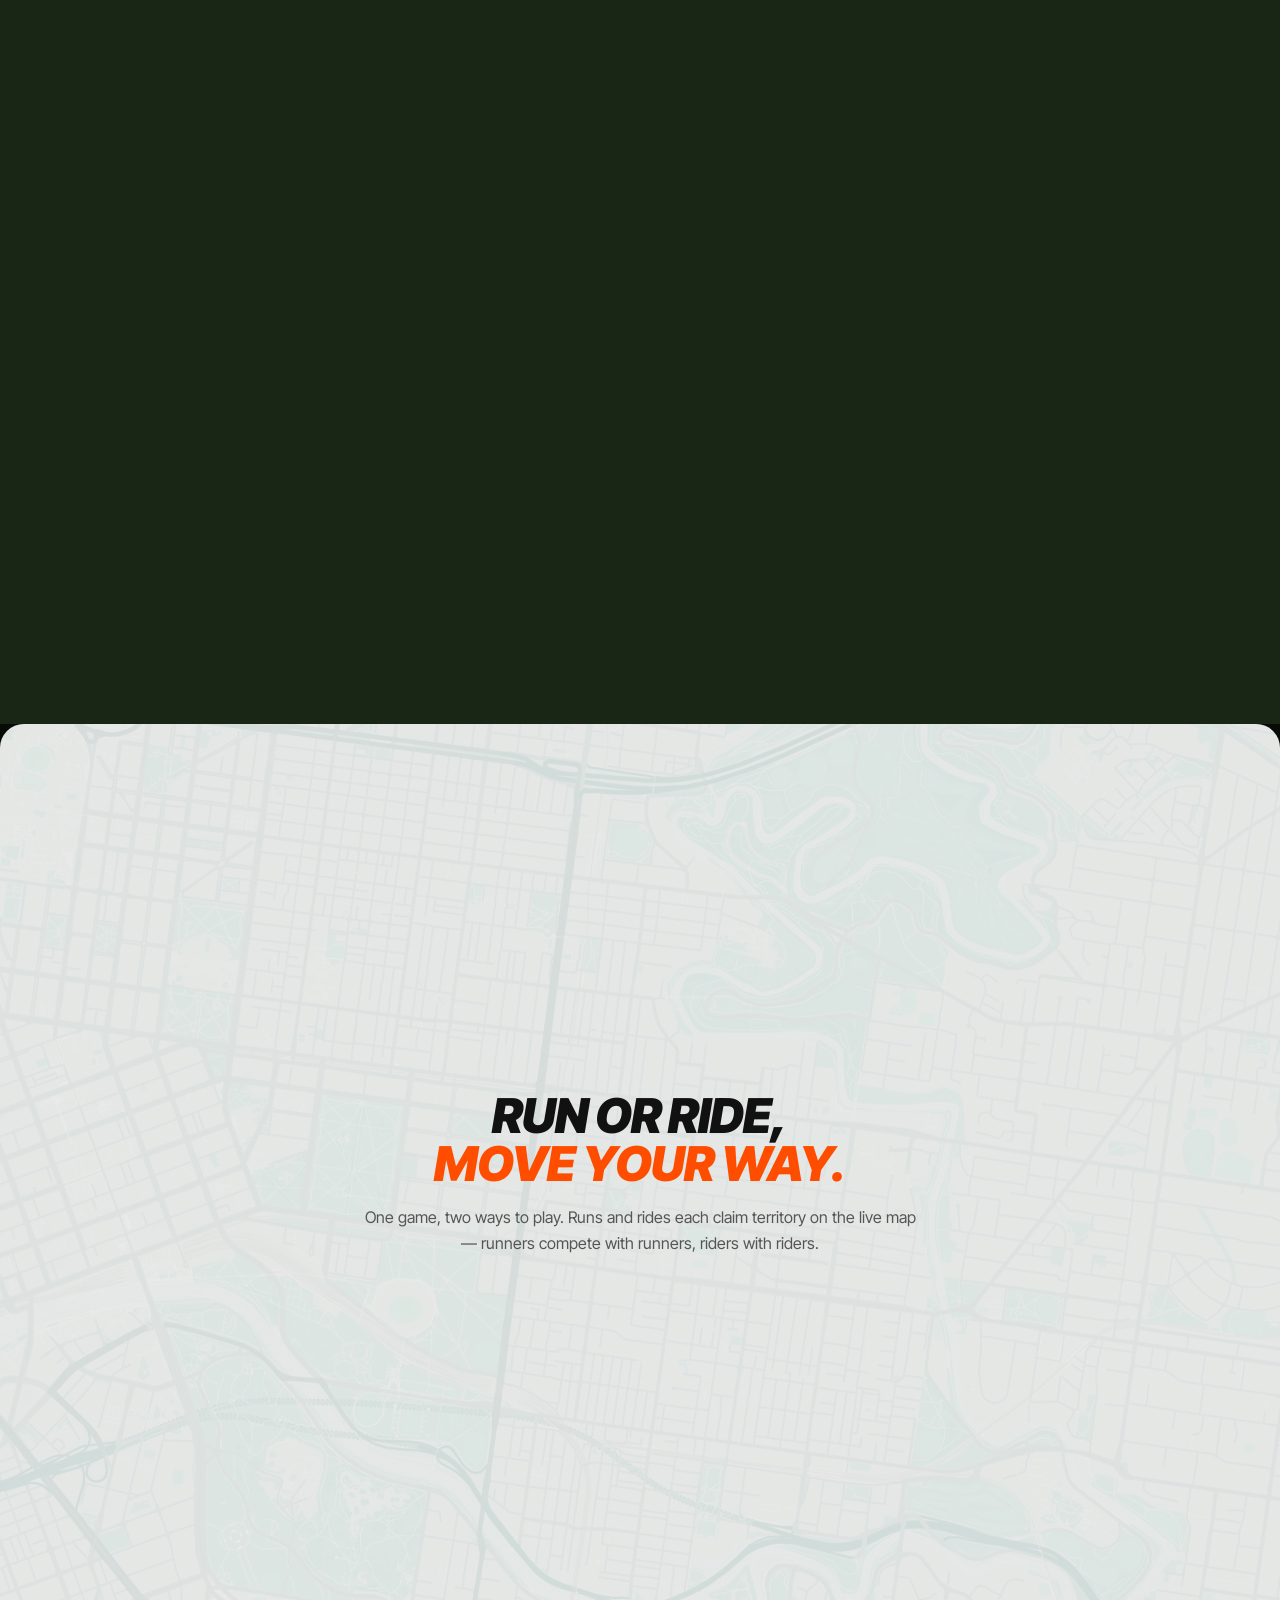
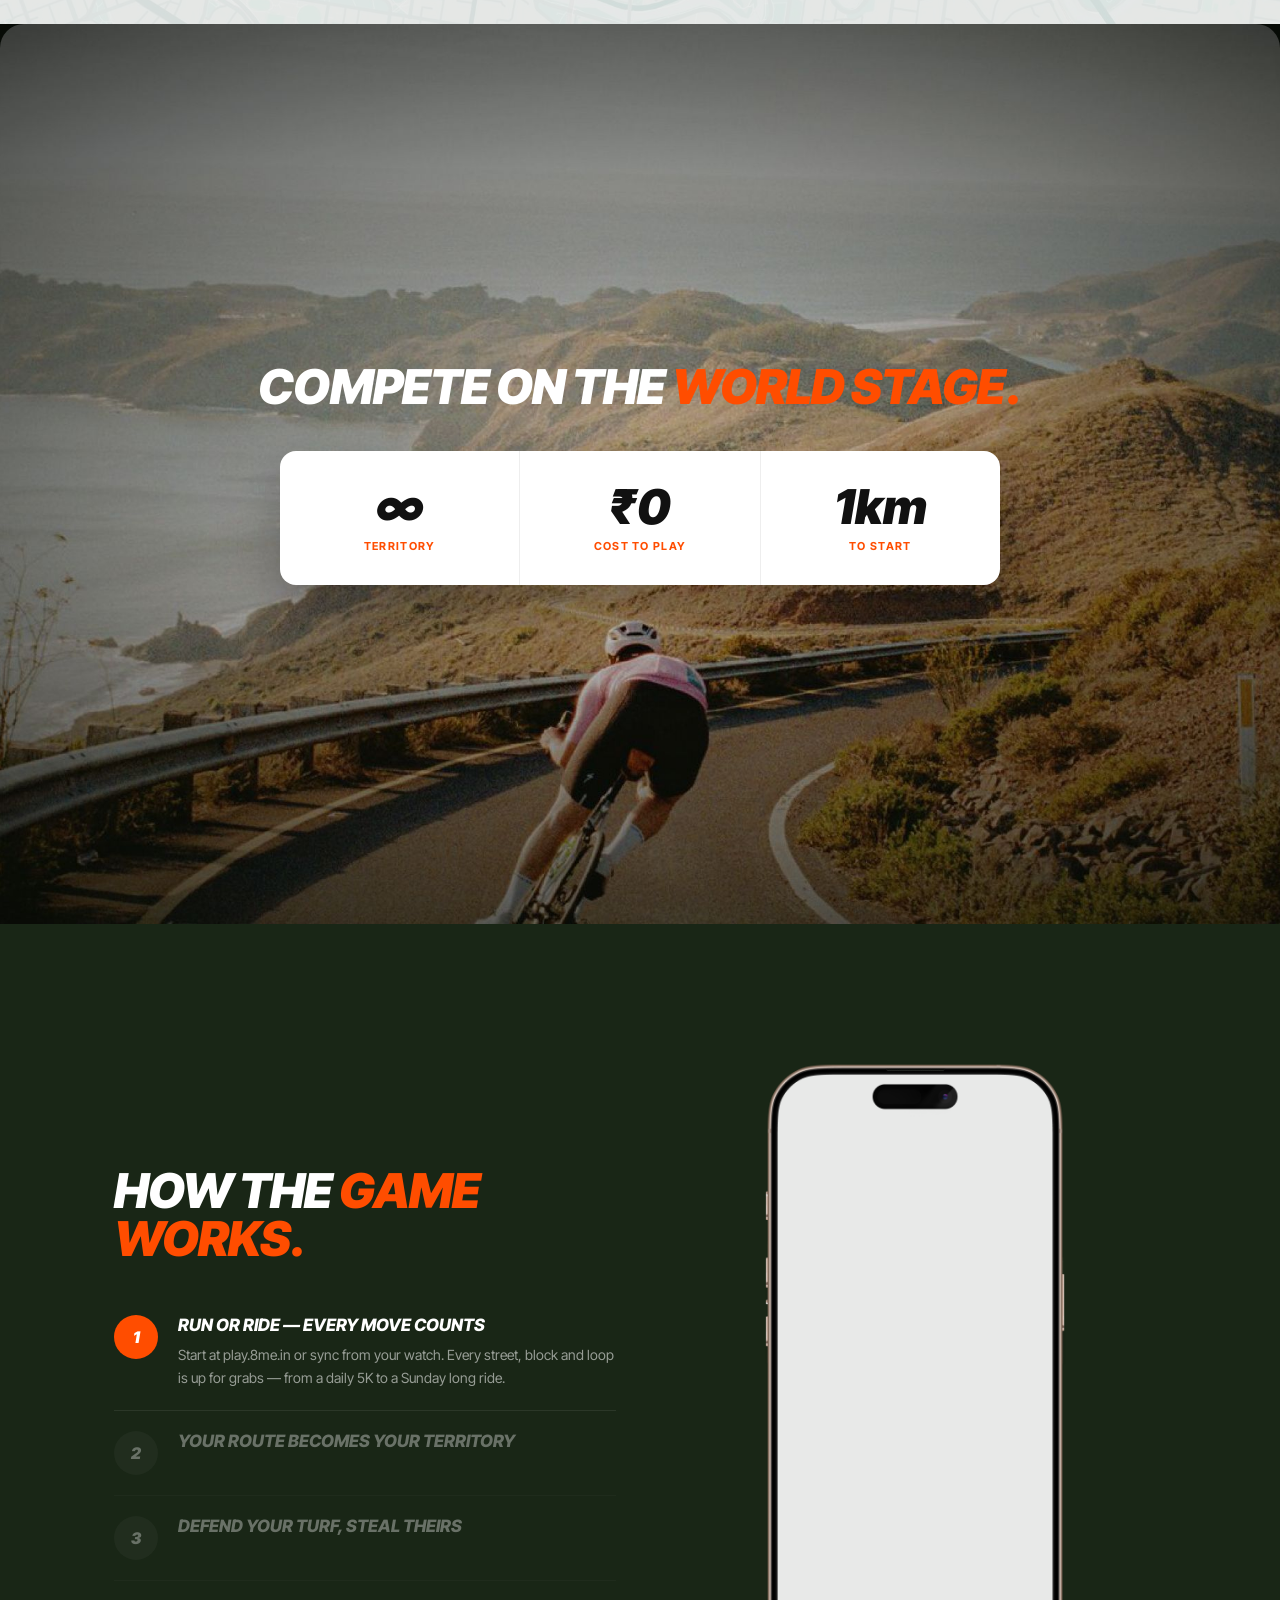
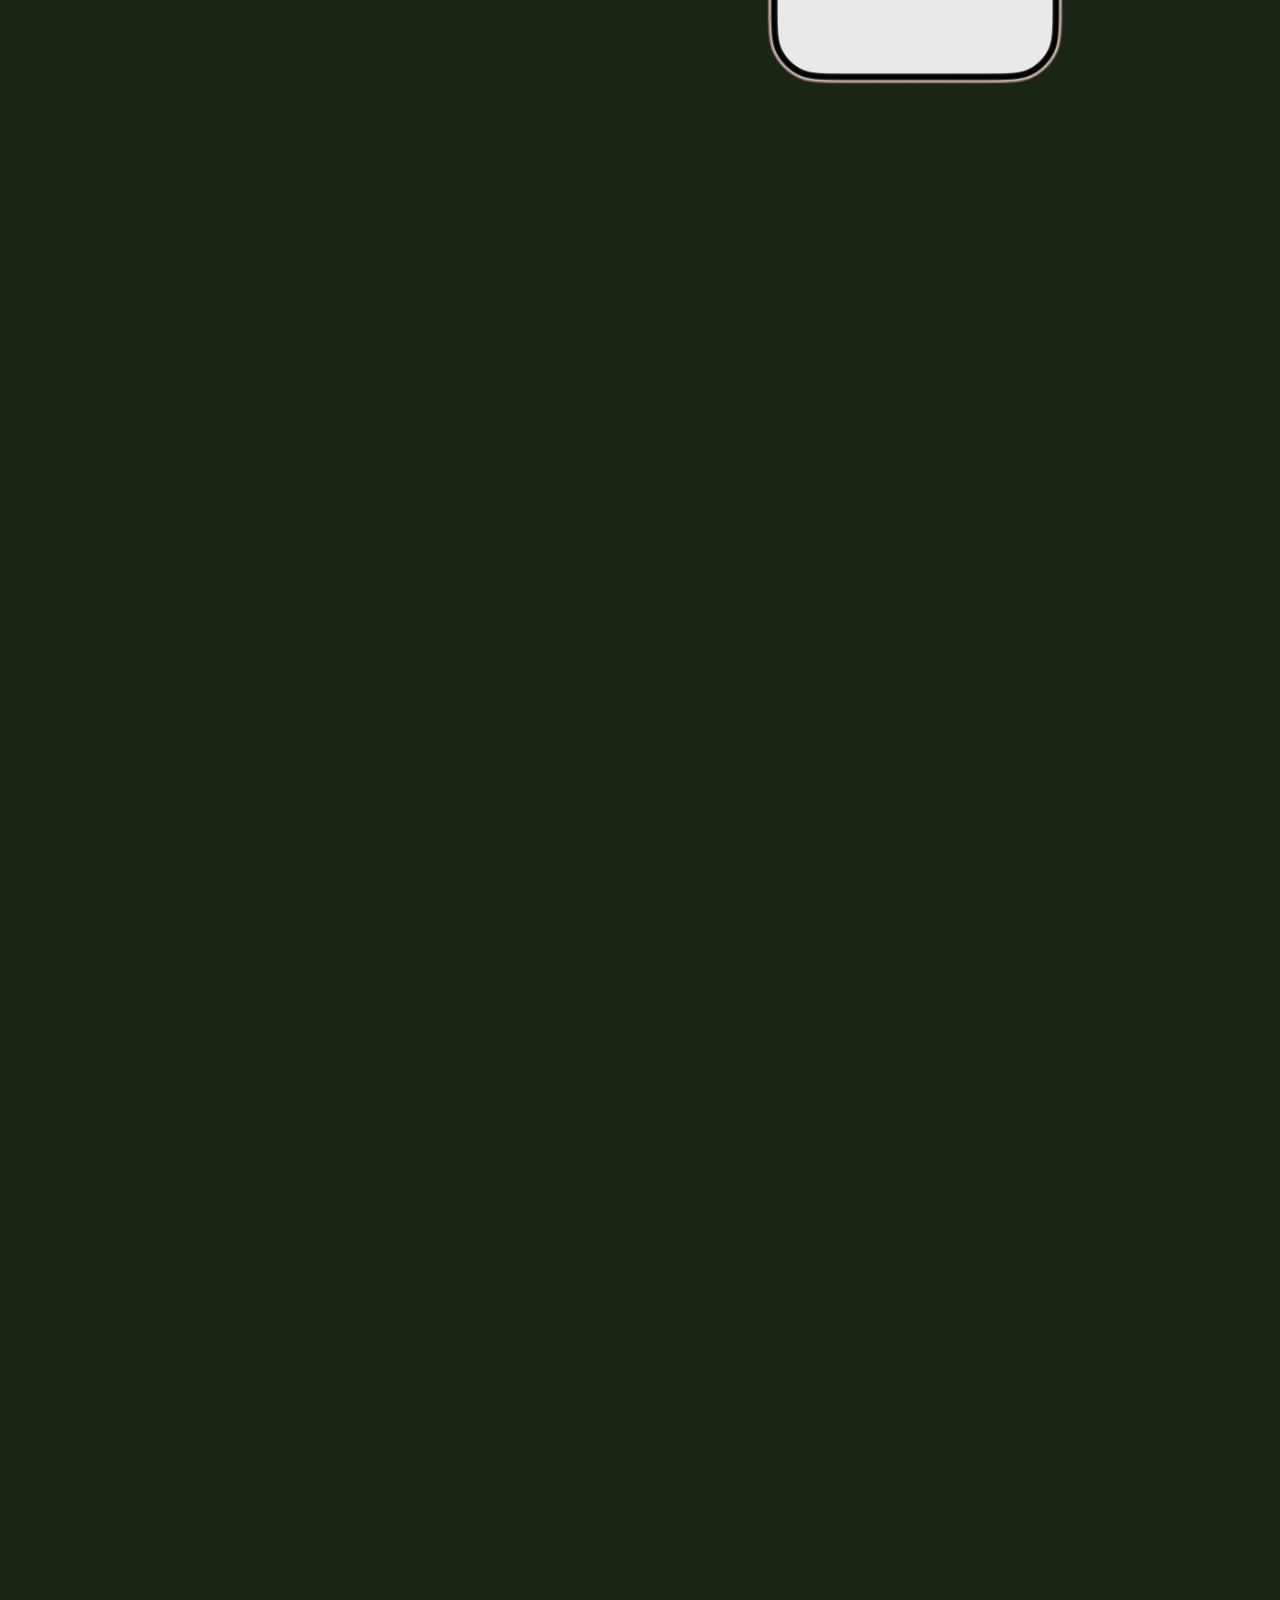
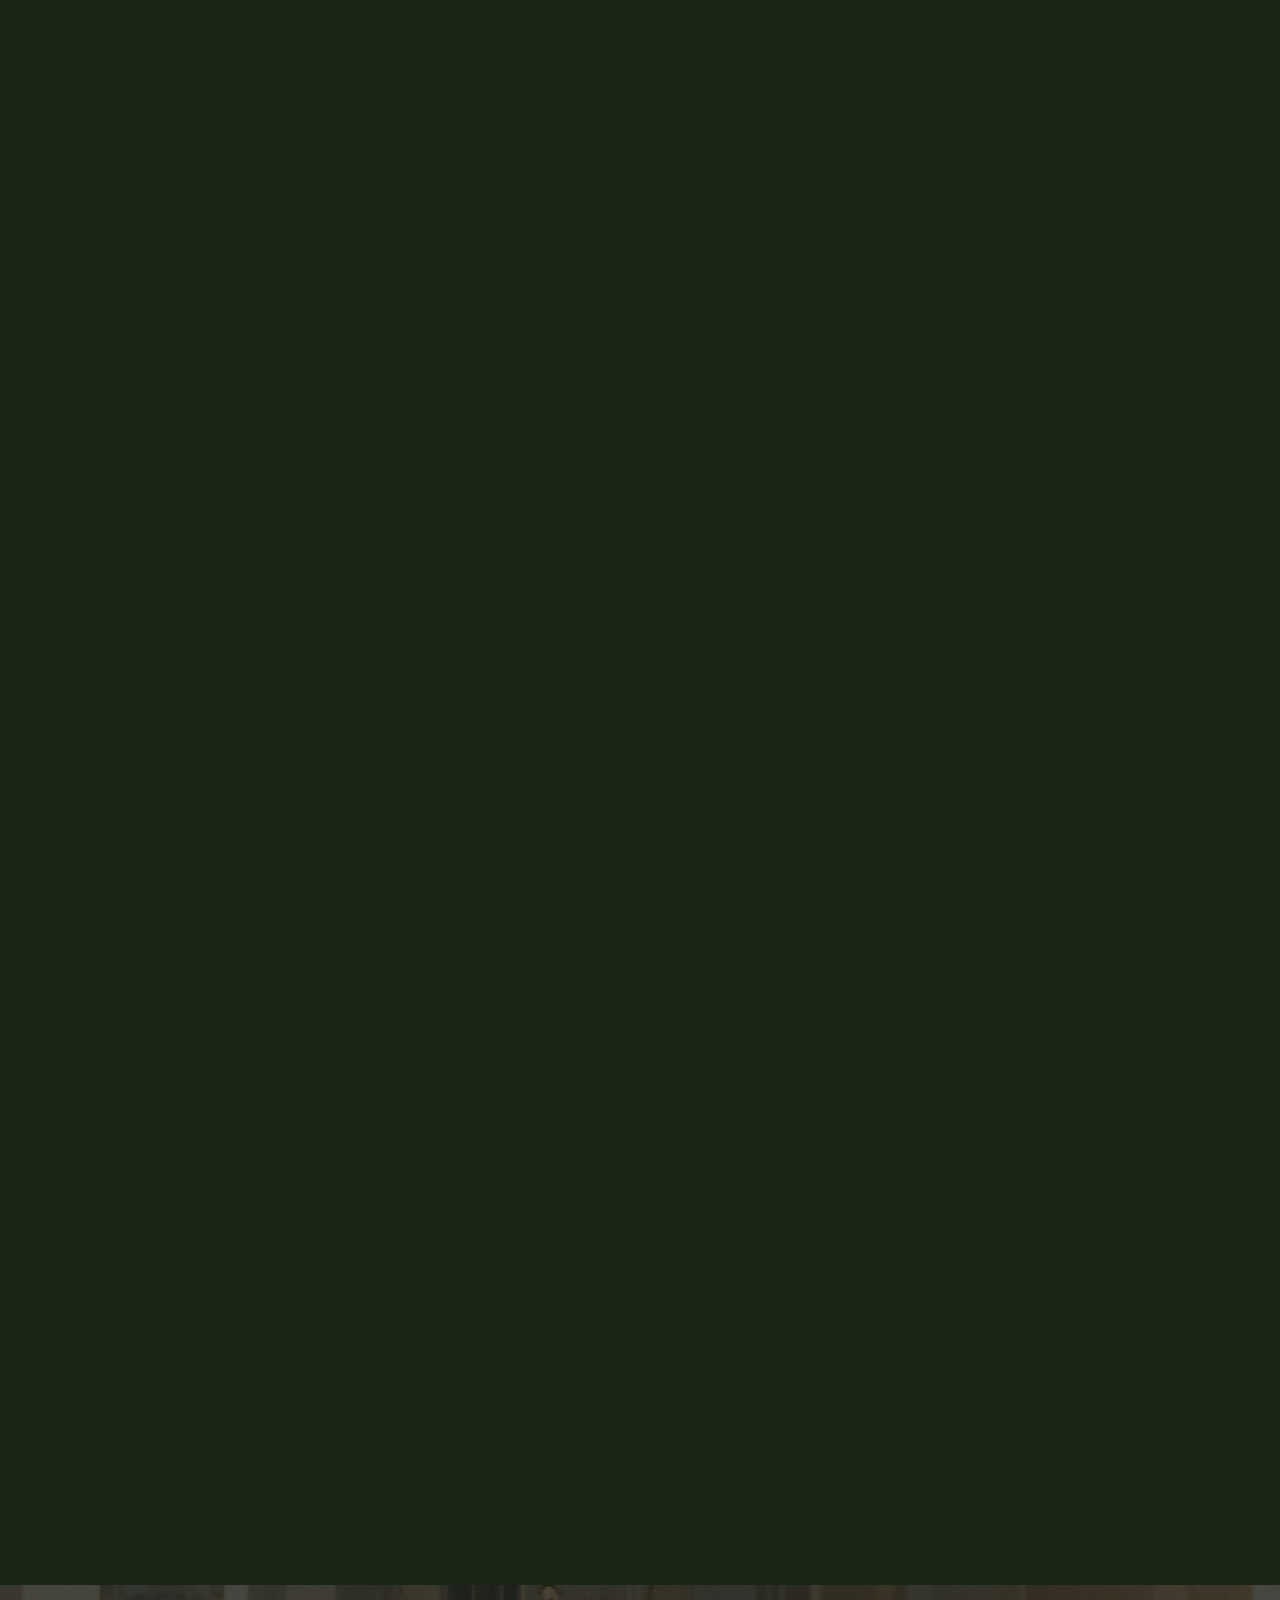
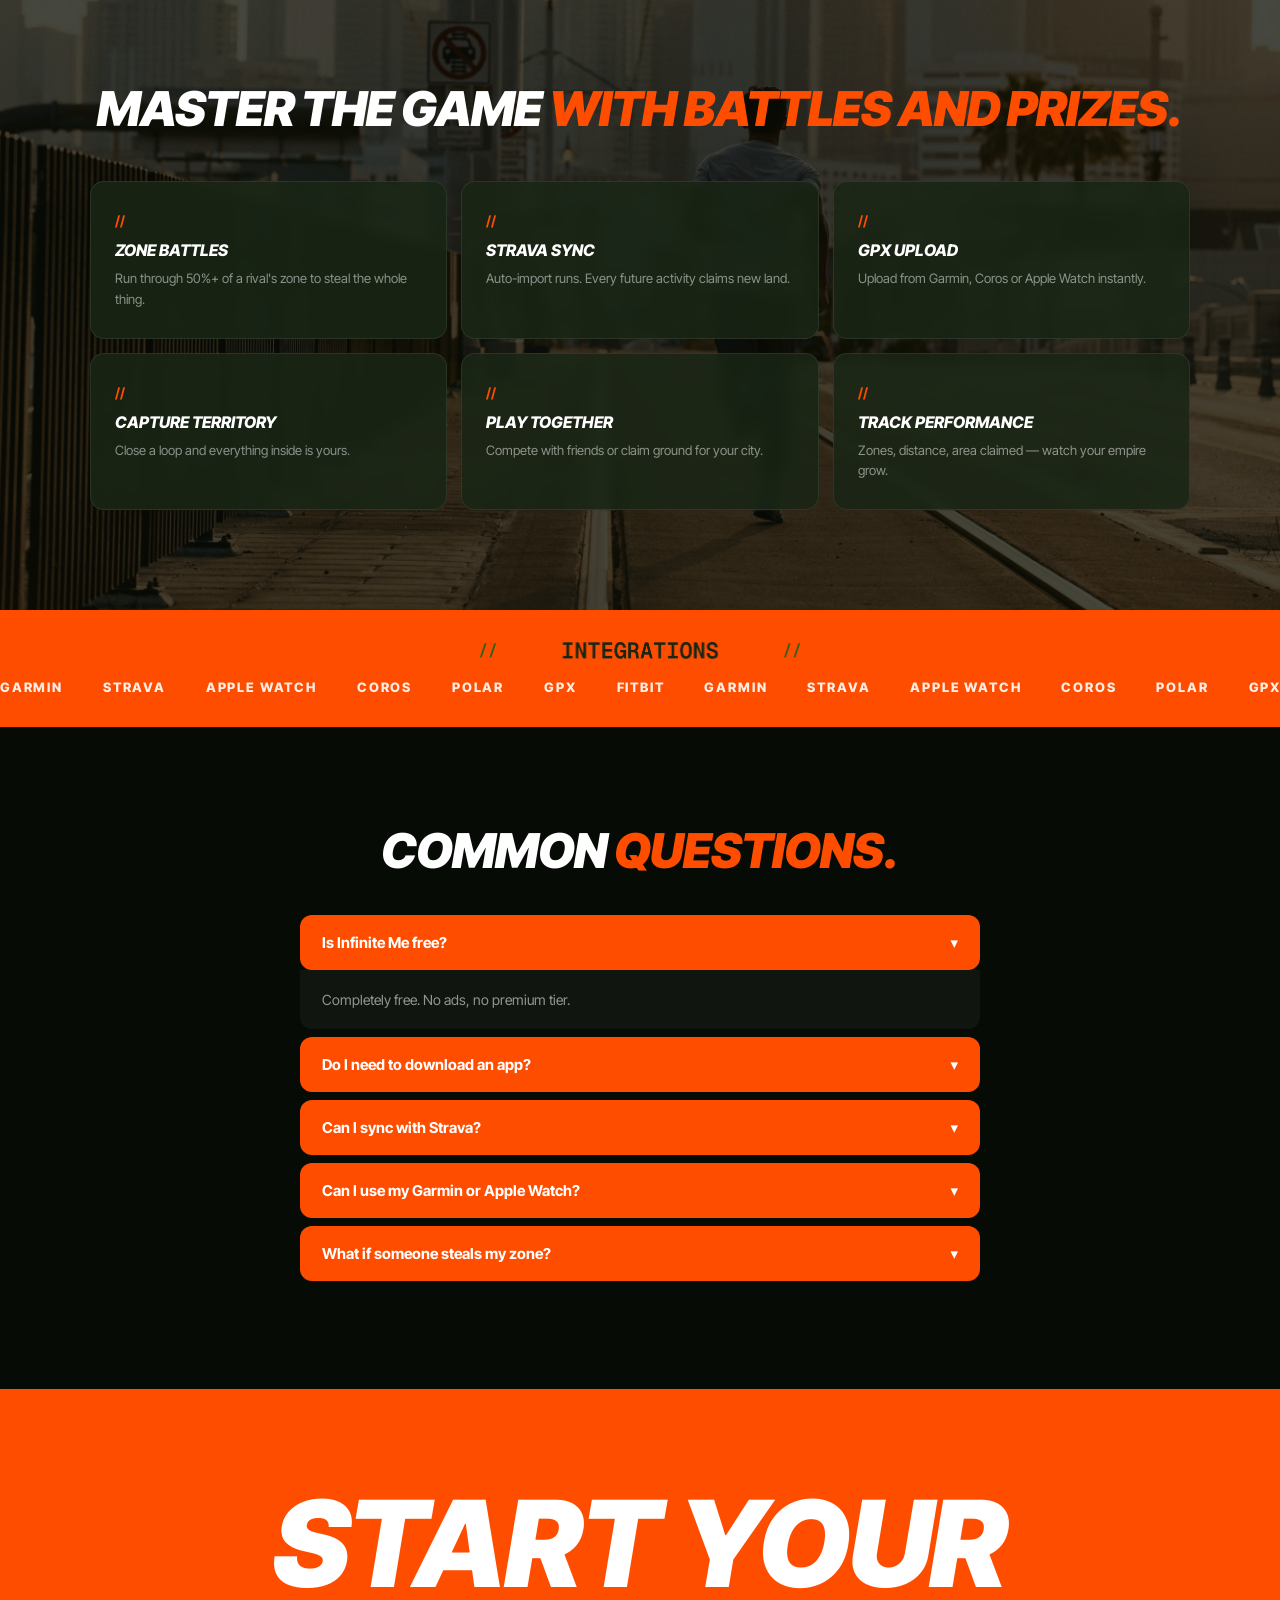
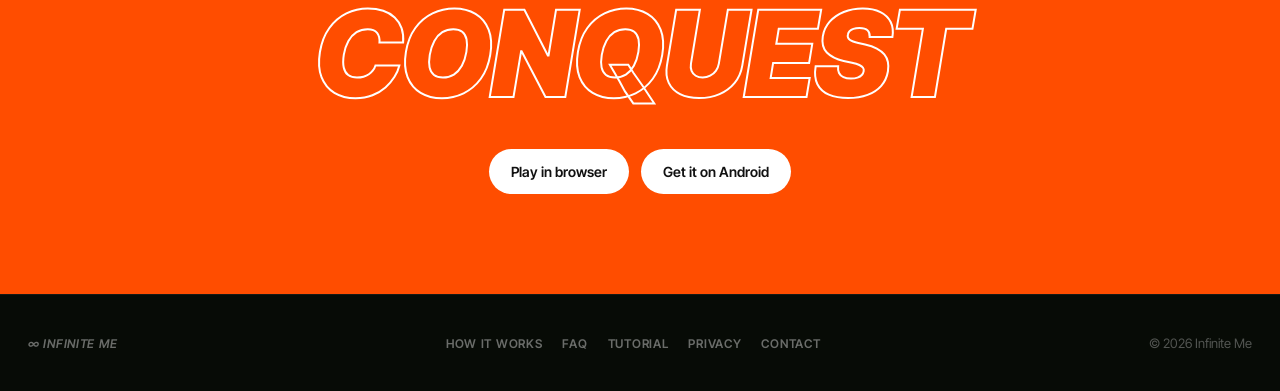
==== commit 63bca184: "Port INTVL Next.js landing page to static HTML for 8me.in Rebuild from uploaded INTVL source (index_" ====
--- a/website/index.html
+++ b/website/index.html
@@ -3,274 +3,273 @@
 <head>
   <meta charset="UTF-8" />
   <meta name="viewport" content="width=device-width, initial-scale=1.0" />
+  <meta name="theme-color" content="#0F170D" />
+  <meta name="color-scheme" content="dark" />
   <title>Infinite Me — Run. Claim. Own Your World.</title>
-  <meta name="description" content="Turn every run into territory. Claim zones, steal rivals, dominate the map. Free GPS territory game." />
+  <meta name="description" content="Turn every run into territory. Claim zones, steal rivals, dominate the map." />
   <link rel="icon" type="image/png" href="https://play.8me.in/favicon.png" />
   <link rel="preconnect" href="https://fonts.googleapis.com" />
   <link rel="preconnect" href="https://fonts.gstatic.com" crossorigin />
   <link href="https://fonts.googleapis.com/css2?family=Inter+Tight:ital,wght@0,400;0,500;0,600;0,700;0,800;0,900;1,700;1,800;1,900&display=swap" rel="stylesheet" />
   <link rel="stylesheet" href="css/styles.css" />
 </head>
-<body>
-
-  <!-- Intro splash (INTVL-style) -->
-  <div class="intro" id="intro" aria-hidden="true">
-    <div class="intro-glyph"></div>
+<body class="font-sans">
+
+  <!-- INTVL intro punch mask -->
+  <svg class="intro-overlay" id="introOverlay" aria-hidden="true">
+    <defs>
+      <mask id="intro-punch">
+        <rect width="100%" height="100%" fill="white"/>
+        <g class="intro-hole"><rect x="-50" y="-17.5" width="100" height="35" fill="black"/></g>
+      </mask>
+    </defs>
+    <g class="intro-masked" mask="url(#intro-punch)">
+      <rect class="fill-ground-800" width="100%" height="100%"/>
+      <g class="intro-glyph"><rect class="fill-signal-400" x="-50" y="-17.5" width="100" height="35"/></g>
+    </g>
+  </svg>
+
+  <!-- Viewport frame (INTVL desktop/mobile) -->
+  <div class="viewport-frame" aria-hidden="true">
+    <img src="assets/frame-orange.svg" alt="" class="frame-desktop" />
+    <img src="assets/frameMobile.719bec4e.svg" alt="" class="frame-mobile" />
   </div>
 
-  <div class="page-frame" aria-hidden="true"></div>
-
-  <header class="nav">
-    <a class="nav-logo" href="#">
+  <!-- Nav -->
+  <header class="site-nav">
+    <a class="site-logo" href="#">
       <img src="https://play.8me.in/favicon.png" alt="" width="32" height="32" />
-      8ME<span class="bar"></span>
+      <span>8ME</span>
     </a>
-    <button class="nav-menu-btn" id="navMenuBtn" aria-label="Menu">
-      <span></span><span></span><span></span>
-    </button>
+    <button class="menu-btn" id="navMenuBtn" aria-label="Menu"><span></span><span></span></button>
   </header>
 
-  <nav class="mobile-nav" id="mobileNav">
+  <nav class="mobile-drawer" id="mobileNav">
     <a href="#how">How it works</a>
     <a href="#features">Features</a>
     <a href="#faq">FAQ</a>
-    <a href="https://play.8me.in" class="accent">Play now</a>
+    <a href="https://play.8me.in" class="signal">Play now</a>
   </nav>
 
-  <!-- ═══ STACK CARDS (hero → showcase → stats slide over each other) ═══ -->
-  <div class="stack-cards" data-stack-cards>
-
-    <!-- CARD 1: HERO -->
-    <section class="stack-card stack-card-hero" style="z-index:1">
-      <div class="stack-card-inner">
-        <div class="stack-card-shade"></div>
-        <div class="hero">
-          <div class="hero-bg"></div>
-          <div class="hero-content">
-            <h1>
-              <span class="white">Claim your</span>
-              <span class="accent">territory</span>
-            </h1>
-            <p class="hero-desc">Transform your workouts into healthy competition. Face local challenges, steal zones, defend your map, and share your progress with your community.</p>
-            <div class="store-btns">
-              <a class="store-btn" href="https://play.8me.in">
-                <svg width="20" height="20" viewBox="0 0 24 24" fill="currentColor"><path d="M12 2C6.48 2 2 6.48 2 12s4.48 10 10 10 10-4.48 10-10S17.52 2 12 2zm-1 14H9V8h2v8zm4 0h-2V8h2v8z"/></svg>
-                Play in browser
-              </a>
-              <button class="store-btn" onclick="openDownloadModal()">
-                <svg width="20" height="20" viewBox="0 0 24 24"><path fill="#34A853" d="M3 20.5V3.5C3 2.91 3.34 2.39 3.84 2.15L13.69 12 3.84 21.85c-.5-.24-.84-.76-.84-1.35z"/><path fill="#FBBC04" d="M16.81 15.12L6.05 21.34l8.64-8.64z"/><path fill="#4285F4" d="M20.16 10.81c.48.27.8.78.8 1.36s-.32 1.09-.8 1.36l-3.35 1.94-4.76-4.76 4.76-4.76z"/><path fill="#EA4335" d="M6.05 2.66l10.76 6.22-3.35 1.94L6.05 2.66z"/></svg>
-                Get it on Android
-              </button>
-            </div>
-          </div>
-        </div>
-        <div class="wave-divider wave-divider-light">
-          <svg viewBox="0 0 1440 80" preserveAspectRatio="none"><path d="M0,40 C360,80 720,0 1080,40 C1260,60 1380,50 1440,40 L1440,80 L0,80 Z" fill="#f2f0ea"/></svg>
-        </div>
-      </div>
-    </section>
-
-    <!-- CARD 2: PHONE SHOWCASE -->
-    <section class="stack-card stack-card-showcase" style="z-index:2">
-      <div class="stack-card-inner">
-        <div class="stack-card-shade"></div>
-        <div class="showcase">
-          <div class="showcase-inner">
-            <div class="showcase-copy">
-              <h2>Run or ride,<br><span class="accent">move your way.</span></h2>
-              <p>One game, two ways to play. Runs and rides each claim territory on the live map — every street, block and loop is up for grabs.</p>
-              <a class="store-btn store-btn-dark" href="https://play.8me.in">Start running free →</a>
-            </div>
-            <div class="phone-wrap">
-              <div class="phone phone-tilt">
-                <div class="phone-notch"></div>
-                <div class="phone-screen phone-screen-stack">
-                  <div class="showcase-screen active" data-screen="route"></div>
-                  <div class="showcase-screen" data-screen="territory"></div>
-                </div>
-              </div>
-            </div>
-          </div>
-        </div>
-        <div class="wave-divider wave-divider-dark">
-          <svg viewBox="0 0 1440 80" preserveAspectRatio="none"><path d="M0,20 C480,60 960,0 1440,30 L1440,80 L0,80 Z" fill="#080c08"/></svg>
-        </div>
-      </div>
-    </section>
-
-    <!-- CARD 3: STATS -->
-    <section class="stack-card stack-card-stats" style="z-index:3">
-      <div class="stack-card-inner">
-        <div class="stats-section">
-          <div class="stats-bg"></div>
-          <div class="stats-content">
-            <h2><span class="white">Compete on the</span> <span class="accent">world stage.</span></h2>
-            <div class="stats-card">
-              <div class="stat-block"><span class="stat-num">∞</span><span class="stat-label">Territory to claim</span></div>
-              <div class="stat-block"><span class="stat-num">₹0</span><span class="stat-label">Cost to play</span></div>
-              <div class="stat-block"><span class="stat-num">1km</span><span class="stat-label">To get started</span></div>
-            </div>
-          </div>
-        </div>
-      </div>
-    </section>
-
-  </div><!-- /stack-cards -->
-
-  <!-- RUN / RIDE -->
-  <section class="dual">
-    <div class="dual-inner">
-      <div class="dual-header reveal">
-        <h2>Two ways to <span class="accent">play</span></h2>
-        <p>Switch your activity type whenever you like. Every metre counts toward your map.</p>
-      </div>
-      <div class="dual-grid">
-        <div class="dual-card reveal"><div class="tag">Run</div><h3>Claim your streets</h3><p>Every run and walk counts toward your map. Close loops to capture entire blocks.</p></div>
-        <div class="dual-card reveal"><div class="tag">Ride</div><h3>Cover more ground</h3><p>Any GPS route counts — walk, jog, run, or cycle. Even a 1km walk becomes territory.</p></div>
+  <main>
+
+    <!-- ═══ STACK CARDS (INTVL: 3 sticky sections) ═══ -->
+    <div class="stack-cards" data-stack-cards>
+
+      <!-- CARD 0: HERO GLOBE -->
+      <section class="stack-card" style="z-index:0">
+        <div class="stack-card-inner">
+          <div class="stack-card-shade"></div>
+          <div class="hero-scene">
+            <img class="hero-globe" src="assets/heroGlobe.c6079214.webp" alt="" />
+            <img class="hero-texture" src="assets/textureOverlay.f75aafc8.webp" alt="" />
+            <div class="hero-content">
+              <h1 class="display-hero">
+                <span class="hero-l1">Claim your</span>
+                <span class="hero-l2">territory</span>
+              </h1>
+              <p class="hero-sub">Transform your workouts into healthy competition. Face local challenges, steal zones, defend your map, and share your progress with your community.</p>
+              <div class="store-row">
+                <a class="store-pill" href="https://play.8me.in">
+                  <svg width="18" height="18" viewBox="0 0 24 24" fill="currentColor"><path d="M12 2C6.48 2 2 6.48 2 12s4.48 10 10 10 10-4.48 10-10S17.52 2 12 2zm-1 14H9V8h2v8zm4 0h-2V8h2v8z"/></svg>
+                  Play in browser
+                </a>
+                <button class="store-pill" onclick="openDownloadModal()">
+                  <svg width="18" height="18" viewBox="0 0 24 24"><path fill="#34A853" d="M3 20.5V3.5C3 2.91 3.34 2.39 3.84 2.15L13.69 12 3.84 21.85c-.5-.24-.84-.76-.84-1.35z"/><path fill="#FBBC04" d="M16.81 15.12L6.05 21.34l8.64-8.64z"/><path fill="#4285F4" d="M20.16 10.81c.48.27.8.78.8 1.36s-.32 1.09-.8 1.36l-3.35 1.94-4.76-4.76 4.76-4.76z"/><path fill="#EA4335" d="M6.05 2.66l10.76 6.22-3.35 1.94L6.05 2.66z"/></svg>
+                  Get it on Android
+                </button>
+              </div>
+            </div>
+          </div>
+        </div>
+      </section>
+
+      <!-- CONVERSION COLUMN (phone hand scroll journey) -->
+      <div class="conversion-wrap" data-conversion-wrap>
+        <div class="conversion-column" data-conversion-column>
+          <div class="conversion-scene">
+            <div class="conversion-bg"></div>
+            <div class="phone-stage" data-phone-stage>
+              <div class="phone-hand-wrap">
+                <img class="phone-hand" src="assets/phoneHand.dbd573cd.webp" alt="" />
+                <div class="phone-screen-wrap">
+                  <img class="phone-frame" src="assets/phoneFrame.36664df9.png" alt="" />
+                  <div class="phone-screens">
+                    <img class="phone-screen active" data-screen="0" src="assets/howItWorksRunScreen.f576a459.jpg" alt="" />
+                    <img class="phone-screen" data-screen="1" src="assets/howItWorksTerritoryMap.433a63af.jpg" alt="" />
+                  </div>
+                </div>
+              </div>
+            </div>
+          </div>
+        </div>
+      </div>
+
+      <!-- CARD 1: RUN OR RIDE -->
+      <section class="stack-card rounded-top" style="z-index:1">
+        <div class="stack-card-inner">
+          <div class="stack-card-shade"></div>
+          <div class="runride-scene">
+            <img class="runride-texture" src="assets/runRideMapTexture.bacf92ae.jpg" alt="" />
+            <div class="runride-content">
+              <h2 class="display-section">Run or ride,<br><span class="signal">move your way.</span></h2>
+              <p>One game, two ways to play. Runs and rides each claim territory on the live map — runners compete with runners, riders with riders.</p>
+            </div>
+          </div>
+        </div>
+      </section>
+
+      <!-- CARD 2: STATS -->
+      <section class="stack-card rounded-top" style="z-index:2">
+        <div class="stack-card-inner">
+          <div class="stack-card-shade"></div>
+          <div class="stats-scene">
+            <img class="stats-photo" src="assets/statsPhoto.0a2e34c6.jpg" alt="" />
+            <div class="stats-overlay">
+              <h2 class="display-section light"><span>Compete on the</span> <span class="signal">world stage.</span></h2>
+              <div class="stats-pills">
+                <div class="stat-pill"><span class="stat-val">∞</span><span class="stat-key">Territory</span></div>
+                <div class="stat-pill"><span class="stat-val">₹0</span><span class="stat-key">Cost to play</span></div>
+                <div class="stat-pill"><span class="stat-val">1km</span><span class="stat-key">To start</span></div>
+              </div>
+            </div>
+          </div>
+        </div>
+      </section>
+
+    </div><!-- /stack-cards -->
+
+    <!-- HOW IT WORKS — scroll scrub (INTVL data-hiw) -->
+    <section class="hiw-scrub" id="how" data-hiw>
+      <div class="hiw-sticky">
+        <div class="hiw-grid">
+          <div class="hiw-copy">
+            <h2 class="display-section light hiw-title">How the <span class="signal">game works.</span></h2>
+            <div class="hiw-steps">
+              <article class="hiw-step active" data-hiw-item="0">
+                <div class="hiw-num">1</div>
+                <div class="hiw-step-text">
+                  <h3>Run or ride — every move counts</h3>
+                  <p>Start at play.8me.in or sync from your watch. Every street, block and loop is up for grabs — from a daily 5K to a Sunday long ride.</p>
+                </div>
+              </article>
+              <article class="hiw-step" data-hiw-item="1">
+                <div class="hiw-num">2</div>
+                <div class="hiw-step-text">
+                  <h3>Your route becomes your territory</h3>
+                  <p>Finish your activity and the ground you covered is claimed in your colour. Close loops, link streets and grow your control of the map.</p>
+                </div>
+              </article>
+              <article class="hiw-step" data-hiw-item="2">
+                <div class="hiw-num">3</div>
+                <div class="hiw-step-text">
+                  <h3>Defend your turf, steal theirs</h3>
+                  <p>Territory is never safe. Rivals can take what's yours — strike back and climb the leaderboards from your neighbourhood to the world.</p>
+                </div>
+              </article>
+            </div>
+          </div>
+          <div class="hiw-phone-col">
+            <div class="hiw-phone">
+              <img class="phone-frame" src="assets/phoneFrame.36664df9.png" alt="" />
+              <div class="hiw-screens">
+                <img class="hiw-screen active" src="assets/howItWorksRunScreen.f576a459.jpg" alt="" />
+                <img class="hiw-screen" src="assets/howItWorksTerritoryMap.433a63af.jpg" alt="" />
+                <img class="hiw-screen" src="assets/howItWorksLeaderboard.8aabe659.png" alt="" />
+              </div>
+            </div>
+          </div>
+        </div>
+      </div>
+    </section>
+
+    <!-- Mobile HIW fallback -->
+    <section class="hiw-mobile">
+      <h2 class="display-section">How the <span class="signal">game works.</span></h2>
+      <div class="hiw-mobile-list">
+        <div><span class="hiw-num">1</span><div><h3>Run or ride</h3><p>Start at play.8me.in. Every metre counts.</p></div></div>
+        <div><span class="hiw-num">2</span><div><h3>Claim territory</h3><p>Your GPS route becomes owned land.</p></div></div>
+        <div><span class="hiw-num">3</span><div><h3>Defend &amp; steal</h3><p>Take rival zones. Climb the leaderboard.</p></div></div>
+      </div>
+    </section>
+
+    <!-- FEATURES -->
+    <section class="features-scene" id="features">
+      <img class="features-bg" src="assets/runner.5758c501.jpg" alt="" />
+      <div class="features-inner">
+        <h2 class="display-section light">Master the game <span class="signal">with battles and prizes.</span></h2>
+        <div class="feature-grid">
+          <article class="feature-tile"><span class="slash">//</span><h3>Zone battles</h3><p>Run through 50%+ of a rival's zone to steal the whole thing.</p></article>
+          <article class="feature-tile"><span class="slash">//</span><h3>Strava sync</h3><p>Auto-import runs. Every future activity claims new land.</p></article>
+          <article class="feature-tile"><span class="slash">//</span><h3>GPX upload</h3><p>Upload from Garmin, Coros or Apple Watch instantly.</p></article>
+          <article class="feature-tile"><span class="slash">//</span><h3>Capture territory</h3><p>Close a loop and everything inside is yours.</p></article>
+          <article class="feature-tile"><span class="slash">//</span><h3>Play together</h3><p>Compete with friends or claim ground for your city.</p></article>
+          <article class="feature-tile"><span class="slash">//</span><h3>Track performance</h3><p>Zones, distance, area claimed — watch your empire grow.</p></article>
+        </div>
+      </div>
+    </section>
+
+    <!-- INTEGRATIONS -->
+    <div class="integrations-bar">
+      <img src="assets/label-integrations.png" alt="Works with Garmin, Strava, Apple Watch and more" class="integrations-label" />
+      <div class="integrations-track">
+        <span>Garmin</span><span>Strava</span><span>Apple Watch</span><span>Coros</span><span>Polar</span><span>GPX</span><span>Fitbit</span>
+        <span>Garmin</span><span>Strava</span><span>Apple Watch</span><span>Coros</span><span>Polar</span><span>GPX</span><span>Fitbit</span>
       </div>
     </div>
-  </section>
-
-  <!-- HOW IT WORKS — scroll-driven (sticky phone + step changes) -->
-  <section class="hiw-scrub" id="how">
-    <div class="hiw-sticky">
-      <div class="hiw-progress"><div class="hiw-progress-fill"></div></div>
-      <div class="hiw-grid">
-        <div class="hiw-copy">
-          <h2 class="hiw-heading">How the <span class="accent">game works.</span></h2>
-          <div class="hiw-steps">
-            <article class="hiw-step active" data-step="0">
-              <div class="hiw-num">1</div>
-              <div class="hiw-step-body">
-                <h3>Run or ride — every move counts</h3>
-                <p>Start a run at play.8me.in, or sync from your watch. Every street, block and loop is up for grabs — from a daily 5K to a Sunday long ride.</p>
-              </div>
-            </article>
-            <article class="hiw-step" data-step="1">
-              <div class="hiw-num">2</div>
-              <div class="hiw-step-body">
-                <h3>Your route becomes your territory</h3>
-                <p>Finish your activity and the ground you covered is claimed in your colour. Close loops, link streets and grow your control of the map.</p>
-              </div>
-            </article>
-            <article class="hiw-step" data-step="2">
-              <div class="hiw-num">3</div>
-              <div class="hiw-step-body">
-                <h3>Defend your turf, steal theirs</h3>
-                <p>Territory is never safe. Rivals can take what's yours — strike back and climb the leaderboards from your neighbourhood to the world.</p>
-              </div>
-            </article>
-          </div>
-        </div>
-        <div class="hiw-phone">
-          <div class="phone">
-            <div class="phone-notch"></div>
-            <div class="phone-screen hiw-phone-screens">
-              <div class="hiw-screen active" data-screen="route"></div>
-              <div class="hiw-screen" data-screen="territory"></div>
-              <div class="hiw-screen" data-screen="leaderboard"></div>
-            </div>
-          </div>
-        </div>
-      </div>
-    </div>
-  </section>
-
-  <!-- Mobile fallback HIW (no scroll scrub) -->
-  <section class="hiw-mobile" aria-label="How it works">
-    <h2>How the <span class="accent">game works.</span></h2>
-    <div class="hiw-mobile-steps">
-      <div class="hiw-mobile-step"><span class="hiw-num">1</span><div><h3>Run or ride</h3><p>Start at play.8me.in or sync from your watch. Every metre counts.</p></div></div>
-      <div class="hiw-mobile-step"><span class="hiw-num">2</span><div><h3>Claim territory</h3><p>Your enclosed GPS route becomes owned land on the live map.</p></div></div>
-      <div class="hiw-mobile-step"><span class="hiw-num">3</span><div><h3>Defend &amp; steal</h3><p>Take rival zones, defend yours, climb the leaderboard.</p></div></div>
-    </div>
-  </section>
-
-  <!-- FEATURES -->
-  <section class="features" id="features">
-    <div class="features-bg"></div>
-    <div class="features-inner">
-      <h2 class="reveal">Master the game<br><span class="accent">with battles and prizes.</span></h2>
-      <div class="feature-grid">
-        <div class="feature-card reveal"><span class="slash">//</span><h3>Zone battles</h3><p>Run through 50%+ of a rival's zone to steal the whole thing.</p></div>
-        <div class="feature-card reveal"><span class="slash">//</span><h3>Strava sync</h3><p>Auto-import your last 10 runs. Every future activity claims new land.</p></div>
-        <div class="feature-card reveal"><span class="slash">//</span><h3>GPX upload</h3><p>Upload GPX from Garmin, Coros or Apple Watch to claim territory instantly.</p></div>
-        <div class="feature-card reveal"><span class="slash">//</span><h3>Capture territory</h3><p>Close a loop on the map and everything inside is yours.</p></div>
-        <div class="feature-card reveal"><span class="slash">//</span><h3>Play together</h3><p>Compete with friends or claim ground for your city on the leaderboard.</p></div>
-        <div class="feature-card reveal"><span class="slash">//</span><h3>Track performance</h3><p>Zones, distance, area claimed. Watch your empire build every run.</p></div>
-      </div>
-    </div>
-  </section>
-
-  <div class="devices" aria-hidden="true">
-    <div class="devices-track">
-      <span>Garmin</span><span>Strava</span><span>Apple Watch</span><span>Coros</span><span>Polar</span><span>GPX</span><span>Fitbit</span>
-      <span>Garmin</span><span>Strava</span><span>Apple Watch</span><span>Coros</span><span>Polar</span><span>GPX</span><span>Fitbit</span>
-    </div>
-  </div>
-
-  <section class="faq" id="faq">
-    <div class="faq-inner">
-      <h2 class="reveal">Common <span class="accent">questions.</span></h2>
-      <div class="faq-item open reveal">
-        <button class="faq-q">Is Infinite Me free?<span class="chevron">▾</span></button>
-        <div class="faq-a"><p>Completely free. No ads, no in-app purchases, no premium tier.</p></div>
-      </div>
-      <div class="faq-item reveal">
-        <button class="faq-q">Do I need to download an app?<span class="chevron">▾</span></button>
-        <div class="faq-a"><p>Play in your browser at play.8me.in, or download the Android app for the best experience.</p></div>
-      </div>
-      <div class="faq-item reveal">
-        <button class="faq-q">Can I sync with Strava?<span class="chevron">▾</span></button>
-        <div class="faq-a"><p>Yes — connect Strava to auto-import your last 10 runs and all future activities.</p></div>
-      </div>
-      <div class="faq-item reveal">
-        <button class="faq-q">What if someone steals my zone?<span class="chevron">▾</span></button>
-        <div class="faq-a"><p>Run the same area again to reclaim it. Every zone can always be won back.</p></div>
-      </div>
-      <div class="faq-item reveal">
-        <button class="faq-q">Can I use my Garmin or Apple Watch?<span class="chevron">▾</span></button>
-        <div class="faq-a"><p>Export GPX from any GPS watch and upload directly in the app.</p></div>
-      </div>
-    </div>
-  </section>
-
-  <section class="cta">
-    <div class="cta-inner">
-      <h2>Start your <span class="stroke">conquest</span></h2>
-      <div class="store-btns">
-        <a class="store-btn" href="https://play.8me.in">Play in browser</a>
-        <button class="store-btn store-btn-outline" onclick="openDownloadModal()">Get it on Android</button>
-      </div>
-    </div>
-  </section>
-
-  <footer>
-    <a href="#" class="footer-logo">∞ Infinite Me</a>
-    <ul class="footer-links">
+
+    <!-- FAQ -->
+    <section class="faq-scene" id="faq">
+      <div class="faq-inner">
+        <h2 class="display-section light">Common <span class="signal">questions.</span></h2>
+        <div class="faq-list">
+          <div class="faq-item open"><button class="faq-btn">Is Infinite Me free?<span>▾</span></button><div class="faq-body"><p>Completely free. No ads, no premium tier.</p></div></div>
+          <div class="faq-item"><button class="faq-btn">Do I need to download an app?<span>▾</span></button><div class="faq-body"><p>Play at play.8me.in in your browser, or download the Android app.</p></div></div>
+          <div class="faq-item"><button class="faq-btn">Can I sync with Strava?<span>▾</span></button><div class="faq-body"><p>Yes — auto-import your last 10 runs and all future activities.</p></div></div>
+          <div class="faq-item"><button class="faq-btn">Can I use my Garmin or Apple Watch?<span>▾</span></button><div class="faq-body"><p>Upload GPX from any GPS watch to claim territory instantly.</p></div></div>
+          <div class="faq-item"><button class="faq-btn">What if someone steals my zone?<span>▾</span></button><div class="faq-body"><p>Run the same area again to reclaim it. Every zone can be won back.</p></div></div>
+        </div>
+      </div>
+    </section>
+
+    <!-- CTA -->
+    <section class="cta-scene">
+      <div class="cta-inner">
+        <h2 class="display-hero cta-headline"><span>Start your</span> <span class="stroke">Conquest</span></h2>
+        <div class="store-row">
+          <a class="store-pill" href="https://play.8me.in">Play in browser</a>
+          <button class="store-pill" onclick="openDownloadModal()">Get it on Android</button>
+        </div>
+      </div>
+    </section>
+
+  </main>
+
+  <footer class="site-footer">
+    <a href="#" class="site-logo">∞ Infinite Me</a>
+    <ul>
       <li><a href="#how">How it works</a></li>
       <li><a href="#faq">FAQ</a></li>
       <li><a href="https://8me.in/tutorial.html">Tutorial</a></li>
       <li><a href="https://8me.in/privacy.html">Privacy</a></li>
       <li><a href="mailto:hello@8me.in">Contact</a></li>
     </ul>
-    <span class="footer-copy">© 2026 Infinite Me</span>
+    <span>© 2026 Infinite Me</span>
   </footer>
 
   <div class="modal-overlay" id="downloadModal">
     <div class="modal-box">
-      <button class="modal-close" onclick="closeDownloadModal()" aria-label="Close">×</button>
-      <h3 class="modal-title">Get early access</h3>
-      <p class="modal-sub">Follow both steps to install the Android app — takes about 2 minutes.</p>
-      <div class="modal-step"><strong>Step 1</strong><p>Join the testers group with your Google account.</p><a href="https://groups.google.com/g/infiniteme-testers" target="_blank" rel="noopener" class="modal-link">Join testers group →</a></div>
-      <div class="modal-step"><strong>Step 2</strong><p>Become a tester on Google Play, then install.</p><a href="https://play.google.com/apps/testing/in.me8.infiniteme" target="_blank" rel="noopener" class="modal-link">Become a tester →</a></div>
+      <button class="modal-close" onclick="closeDownloadModal()">×</button>
+      <h3>Get early access</h3>
+      <p>Follow both steps to install the Android app.</p>
+      <div class="modal-step"><strong>Step 1</strong><p>Join the testers group.</p><a href="https://groups.google.com/g/infiniteme-testers" target="_blank" rel="noopener" class="modal-link">Join group →</a></div>
+      <div class="modal-step"><strong>Step 2</strong><p>Become a tester on Google Play.</p><a href="https://play.google.com/apps/testing/in.me8.infiniteme" target="_blank" rel="noopener" class="modal-link">Become tester →</a></div>
     </div>
   </div>
 
   <script src="https://cdn.jsdelivr.net/npm/lenis@1.1.18/dist/lenis.min.js"></script>
   <script src="https://cdn.jsdelivr.net/npm/gsap@3.12.5/dist/gsap.min.js"></script>
   <script src="https://cdn.jsdelivr.net/npm/gsap@3.12.5/dist/ScrollTrigger.min.js"></script>
-  <script src="js/phone-screens.js"></script>
   <script src="js/main.js"></script>
   <script src="js/scroll.js"></script>
 </body>
--- a/website/css/styles.css
+++ b/website/css/styles.css
@@ -1,130 +1,156 @@
+/* INTVL design tokens → 8me.in orange accent */
 :root {
-  --accent: #FF4D00;
-  --accent-bright: #FF6A25;
-  --bg-dark: #080c08;
-  --bg-panel: #0f1410;
-  --white: #ffffff;
-  --off-white: #f2f0ea;
-  --cream: #ebe8e0;
-  --text-muted: rgba(255, 255, 255, 0.65);
-  --text-dim: rgba(255, 255, 255, 0.45);
-  --font: 'Inter Tight', 'Inter', system-ui, sans-serif;
-  --radius-pill: 999px;
-  --radius-card: 16px;
-  --frame: 3px;
-  --nav-h: 72px;
+  --ground-100: #ffffff;
+  --ground-200: #e8e9e8;
+  --ground-600: #192616;
+  --ground-800: #070b06;
+  --signal-200: #ffb899;
+  --signal-300: #ff8c5a;
+  --signal-400: #ff4d00;
+  --signal-600: #992f00;
+  --signal-700: #661f00;
+  --conversion-scene2: calc(38svh + 800px);
+  --conversion-entry-hold: 100svh;
+  --conversion-travel: calc(138svh + 800px);
+  --conversion-dwell: calc(331svh + 800px);
+  --font: 'Inter Tight', system-ui, sans-serif;
+  --section-radius: 24px;
+}
+
+@media (min-width: 768px) {
+  :root {
+    --conversion-scene2: max(136svh, calc(44svh + 780px));
+    --conversion-travel: calc(100svh + max(136svh, calc(44svh + 780px)));
+    --conversion-dwell: calc(293svh + max(136svh, calc(44svh + 780px)));
+  }
 }
 
 *, *::before, *::after { box-sizing: border-box; margin: 0; padding: 0; }
 html { scroll-behavior: auto; }
-html.lenis, html.lenis body { height: auto; }
-.lenis.lenis-smooth { scroll-behavior: auto !important; }
 body {
   font-family: var(--font);
-  background: var(--bg-dark);
-  color: var(--white);
+  background: var(--ground-800);
+  color: var(--ground-100);
   overflow-x: hidden;
   -webkit-font-smoothing: antialiased;
 }
 
-/* ── INTRO SPLASH ── */
-.intro {
+.fill-ground-800 { fill: var(--ground-800); }
+.fill-signal-400 { fill: var(--signal-400); }
+.signal { color: var(--signal-400); }
+
+/* INTRO */
+.intro-overlay {
   position: fixed;
   inset: 0;
   z-index: 9999;
-  background: var(--bg-dark);
-  display: flex;
-  align-items: center;
-  justify-content: center;
-}
-.intro-glyph {
-  width: 100px;
-  height: 35px;
-  background: var(--accent);
-  transform: scale(0);
-  border-radius: 2px;
-}
-.no-motion .intro { display: none !important; }
-
-.page-frame {
+  width: 100%;
+  height: 100%;
+  pointer-events: none;
+}
+.intro-glyph, .intro-hole { transform: scale(0); transform-box: fill-box; transform-origin: center; }
+.intro-overlay.done { opacity: 0; visibility: hidden; transition: opacity 0.3s; }
+
+/* VIEWPORT FRAME */
+.viewport-frame {
   position: fixed;
-  inset: var(--frame);
-  border: 2px solid var(--accent);
-  border-radius: 12px;
+  inset: 0;
+  z-index: 900;
   pointer-events: none;
-  z-index: 1000;
-}
-
-/* ── NAV ── */
-.nav {
+  padding: 8px;
+}
+.viewport-frame img {
+  position: absolute;
+  inset: 0;
+  width: 100%;
+  height: 100%;
+  object-fit: fill;
+}
+.frame-mobile { display: block; }
+.frame-desktop { display: none; }
+@media (min-width: 640px) {
+  .frame-mobile { display: none; }
+  .frame-desktop { display: block; }
+}
+
+/* NAV */
+.site-nav {
   position: fixed;
   top: 0; left: 0; right: 0;
   z-index: 200;
   display: flex;
   align-items: center;
   justify-content: space-between;
-  padding: 20px 32px;
-  transition: background 0.3s, backdrop-filter 0.3s;
-}
-.nav.nav-scrolled {
-  background: rgba(8, 12, 8, 0.85);
-  backdrop-filter: blur(12px);
-}
-.nav-logo {
-  font-size: 22px;
+  padding: 20px 28px;
+  transition: background 0.3s;
+}
+.site-nav.scrolled { background: rgba(7, 11, 6, 0.85); backdrop-filter: blur(10px); }
+.site-logo {
+  display: flex;
+  align-items: center;
+  gap: 10px;
+  font-size: 20px;
   font-weight: 900;
   font-style: italic;
-  letter-spacing: -0.02em;
   text-transform: uppercase;
-  color: var(--white);
+  color: var(--ground-100);
   text-decoration: none;
-  display: flex;
-  align-items: center;
-  gap: 8px;
-}
-.nav-logo img { width: 32px; height: 32px; }
-.nav-logo .bar { width: 28px; height: 3px; background: var(--accent); margin-left: 2px; display: inline-block; }
-.nav-menu-btn {
-  width: 44px; height: 44px;
+}
+.menu-btn {
+  width: 40px; height: 40px;
+  border: 2px solid var(--signal-400);
   border-radius: 50%;
-  border: 2px solid var(--accent);
   background: transparent;
   cursor: pointer;
   display: flex;
-  align-items: center;
-  justify-content: center;
   flex-direction: column;
-  gap: 5px;
-}
-.nav-menu-btn span { display: block; width: 18px; height: 2px; background: var(--accent); transition: transform 0.2s, opacity 0.2s; }
-.nav-menu-btn.open span:nth-child(1) { transform: translateY(7px) rotate(45deg); }
-.nav-menu-btn.open span:nth-child(2) { opacity: 0; }
-.nav-menu-btn.open span:nth-child(3) { transform: translateY(-7px) rotate(-45deg); }
-
-.mobile-nav {
+  align-items: center;
+  justify-content: center;
+  gap: 6px;
+}
+.menu-btn span { display: block; width: 16px; height: 2px; background: var(--signal-400); }
+
+.mobile-drawer {
   display: none;
   position: fixed; inset: 0;
   z-index: 199;
-  background: rgba(8, 12, 8, 0.97);
-  backdrop-filter: blur(12px);
+  background: rgba(7,11,6,0.97);
   flex-direction: column;
   align-items: center;
   justify-content: center;
   gap: 8px;
 }
-.mobile-nav.open { display: flex; }
-.mobile-nav a {
-  font-size: 28px;
+.mobile-drawer.open { display: flex; }
+.mobile-drawer a {
+  font-size: 26px;
   font-weight: 800;
   font-style: italic;
   text-transform: uppercase;
-  color: var(--white);
+  color: var(--ground-100);
   text-decoration: none;
-  padding: 12px 24px;
-}
-.mobile-nav a.accent { color: var(--accent); }
-
-/* ── STACK CARDS (INTVL core scroll effect) ── */
+  padding: 12px;
+}
+
+/* TYPOGRAPHY */
+.display-hero {
+  font-size: clamp(48px, min(calc(24.7vw - 27px), calc(46px + 7.06vw)), 120px);
+  font-weight: 900;
+  font-style: italic;
+  text-transform: uppercase;
+  line-height: 0.92;
+  letter-spacing: -0.02em;
+}
+.display-section {
+  font-size: clamp(28px, 5vw, 48px);
+  font-weight: 900;
+  font-style: italic;
+  text-transform: uppercase;
+  line-height: 1;
+  letter-spacing: -0.02em;
+}
+.display-section.light { color: var(--ground-100); }
+
+/* STACK CARDS */
 .stack-cards { position: relative; }
 .stack-card {
   position: sticky;
@@ -133,545 +159,513 @@
   height: 100svh;
   overflow: hidden;
 }
+.stack-card.rounded-top .stack-card-inner { border-radius: var(--section-radius) var(--section-radius) 0 0; }
 .stack-card-inner {
-  position: relative;
-  height: 100%;
-  width: 100%;
+  height: 100%;
   overflow: hidden;
   transform-origin: top center;
   will-change: transform;
+  position: relative;
 }
 .stack-card-shade {
   position: absolute;
   inset: 0;
-  background: #000;
+  background: var(--ground-800);
   opacity: 0;
   pointer-events: none;
   z-index: 5;
-  transition: opacity 0.1s;
-}
-
-/* ── WAVE DIVIDERS ── */
-.wave-divider {
-  position: absolute;
-  bottom: -1px;
-  left: 0; right: 0;
-  z-index: 10;
-  line-height: 0;
-}
-.wave-divider svg { width: 100%; height: 60px; display: block; }
-
-/* ── HERO ── */
-.hero {
+}
+
+/* HERO */
+.hero-scene {
   position: relative;
   height: 100%;
   display: flex;
   align-items: center;
   justify-content: center;
   text-align: center;
-  padding: var(--nav-h) 24px 80px;
-}
-.hero-bg {
-  position: absolute;
-  inset: -10%;
-  background:
-    linear-gradient(180deg, rgba(8,12,8,0.5) 0%, rgba(8,12,8,0.8) 100%),
-    url('https://images.unsplash.com/photo-1451187580459-43490279c0fa?w=1920&q=80') center/cover;
+  padding: 100px 24px 60px;
+}
+.hero-globe {
+  position: absolute;
+  inset: -15%;
+  width: 130%;
+  height: 130%;
+  object-fit: cover;
   will-change: transform;
 }
-.hero-content { position: relative; z-index: 2; max-width: 720px; }
-.hero h1 {
-  font-size: clamp(48px, 11vw, 96px);
-  font-weight: 900;
-  font-style: italic;
-  text-transform: uppercase;
-  line-height: 0.95;
-  letter-spacing: -0.03em;
-  margin-bottom: 28px;
-}
-.hero h1 .white { color: var(--white); display: block; }
-.hero h1 .accent { color: var(--accent); display: block; }
-.hero-desc {
-  font-size: clamp(15px, 2.5vw, 18px);
-  line-height: 1.65;
-  color: var(--text-muted);
-  max-width: 520px;
-  margin: 0 auto 36px;
-}
-
-/* ── BUTTONS ── */
-.store-btns { display: flex; gap: 12px; justify-content: center; flex-wrap: wrap; }
-.store-btn {
+.hero-texture {
+  position: absolute;
+  inset: 0;
+  width: 100%;
+  height: 100%;
+  object-fit: cover;
+  opacity: 0.35;
+  mix-blend-mode: overlay;
+  pointer-events: none;
+}
+.hero-content { position: relative; z-index: 2; max-width: 680px; }
+.hero-l1 { display: block; color: var(--ground-100); }
+.hero-l2 { display: block; color: var(--signal-400); }
+.hero-sub {
+  margin-top: 24px;
+  font-size: clamp(15px, 2.5vw, 17px);
+  line-height: 1.55;
+  color: rgba(255,255,255,0.65);
+  max-width: 480px;
+  margin-left: auto;
+  margin-right: auto;
+}
+
+/* STORE BUTTONS */
+.store-row { display: flex; gap: 12px; justify-content: center; flex-wrap: wrap; margin-top: 32px; }
+.store-pill {
   display: inline-flex;
   align-items: center;
   gap: 10px;
-  background: var(--white);
+  background: var(--ground-100);
   color: #111;
   font-family: var(--font);
   font-size: 14px;
   font-weight: 600;
-  padding: 14px 24px;
-  border-radius: var(--radius-pill);
-  text-decoration: none;
+  padding: 14px 22px;
+  border-radius: 999px;
   border: none;
   cursor: pointer;
-  transition: transform 0.2s, box-shadow 0.2s;
-}
-.store-btn:hover { transform: translateY(-2px); box-shadow: 0 8px 24px rgba(0,0,0,0.25); }
-.store-btn-dark { background: #111; color: var(--white); }
-.store-btn-outline { background: transparent; color: var(--white); border: 1.5px solid rgba(255,255,255,0.4); }
-
-/* ── SHOWCASE (stack card 2) ── */
-.showcase {
-  height: 100%;
-  background: var(--off-white);
+  text-decoration: none;
+  transition: transform 0.2s;
+}
+.store-pill:hover { transform: translateY(-2px); }
+
+/* CONVERSION COLUMN */
+.conversion-wrap {
+  position: relative;
+  height: calc(200svh + var(--conversion-scene2));
+  z-index: 0;
+}
+.conversion-column {
+  position: absolute;
+  inset: 0 auto auto 0;
+  width: 100%;
+  height: calc(200svh + var(--conversion-scene2));
+  background: var(--ground-600);
+  will-change: transform;
+}
+.conversion-scene {
+  position: relative;
+  height: 100svh;
+  overflow: hidden;
+}
+.conversion-bg {
+  position: absolute;
+  inset: 0;
+  background: var(--ground-600);
+  clip-path: polygon(0 0, 100% 0, 100% calc(100% - 3.84vw), 0 100%);
+}
+.phone-stage {
+  position: absolute;
+  inset: 0;
+  display: flex;
+  align-items: flex-end;
+  justify-content: center;
+  padding-bottom: 5vh;
+}
+.phone-hand-wrap {
+  position: relative;
+  width: min(90vw, 420px);
+}
+.phone-hand { width: 100%; height: auto; display: block; }
+.phone-screen-wrap {
+  position: absolute;
+  top: 8.5%;
+  left: 50%;
+  transform: translateX(-50%);
+  width: 42%;
+  aspect-ratio: 9/19.5;
+}
+.phone-frame {
+  position: absolute;
+  inset: -3%;
+  width: 106%;
+  height: 106%;
+  object-fit: contain;
+  pointer-events: none;
+  z-index: 2;
+}
+.phone-screens, .hiw-screens {
+  position: absolute;
+  inset: 0;
+  border-radius: 8%;
+  overflow: hidden;
+}
+.phone-screen, .hiw-screen {
+  position: absolute;
+  inset: 0;
+  width: 100%;
+  height: 100%;
+  object-fit: cover;
+  opacity: 0;
+  transition: opacity 0.2s;
+}
+.phone-screen.active, .hiw-screen.active { opacity: 1; }
+.phone-screen:first-child { opacity: 1; }
+
+/* RUN OR RIDE */
+.runride-scene {
+  height: 100%;
+  background: var(--ground-200);
   color: #111;
   display: flex;
   align-items: center;
-  padding: var(--nav-h) 24px 60px;
-}
-.showcase-inner {
-  max-width: 1100px;
-  margin: 0 auto;
-  width: 100%;
-  display: grid;
-  grid-template-columns: 1fr 1fr;
-  gap: 48px;
-  align-items: center;
-}
-.showcase h2 {
-  font-size: clamp(36px, 5vw, 56px);
-  font-weight: 900;
-  font-style: italic;
-  text-transform: uppercase;
-  line-height: 1;
-  margin-bottom: 20px;
-}
-.showcase h2 .accent { color: var(--accent); }
-.showcase p { font-size: 16px; line-height: 1.7; color: #666; margin-bottom: 28px; }
-
-/* ── PHONE ── */
-.phone-wrap { display: flex; justify-content: center; }
-.phone {
-  width: 240px;
-  background: #111;
-  border-radius: 36px;
-  padding: 10px;
-  box-shadow: 0 40px 80px rgba(0,0,0,0.3), 0 0 0 2px #333;
-}
-.phone-tilt { transform: rotate(-2deg); }
-.phone-notch {
-  width: 90px; height: 22px;
-  background: #111;
-  border-radius: 0 0 14px 14px;
-  margin: 0 auto 6px;
-}
-.phone-screen {
-  border-radius: 26px;
-  overflow: hidden;
-  aspect-ratio: 9/19;
-  background: #0a0e14;
-  position: relative;
-}
-.phone-screen svg { width: 100%; height: 100%; display: block; }
-.phone-screen-stack,
-.hiw-phone-screens { position: relative; }
-.showcase-screen,
-.hiw-screen {
-  position: absolute;
-  inset: 0;
-  opacity: 0;
-  transition: opacity 0.15s;
-}
-.showcase-screen.active,
-.hiw-screen.active { opacity: 1; }
-.showcase-screen:first-child { opacity: 1; }
-
-/* ── STATS (stack card 3) ── */
-.stats-section {
-  position: relative;
-  height: 100%;
-  display: flex;
-  align-items: center;
-  justify-content: center;
-  padding: var(--nav-h) 24px 40px;
-}
-.stats-bg {
-  position: absolute;
-  inset: 0;
-  background:
-    linear-gradient(180deg, rgba(8,12,8,0.65) 0%, rgba(8,12,8,0.5) 50%, rgba(8,12,8,0.85) 100%),
-    url('https://images.unsplash.com/photo-1541625602330-2277a4c46182?w=1920&q=80') center/cover;
-}
-.stats-content { position: relative; z-index: 2; text-align: center; width: 100%; max-width: 900px; }
-.stats-content h2 {
-  font-size: clamp(32px, 5vw, 52px);
-  font-weight: 900;
-  font-style: italic;
-  text-transform: uppercase;
-  line-height: 1;
-  margin-bottom: 48px;
-}
-.stats-content h2 .white { color: var(--white); }
-.stats-content h2 .accent { color: var(--accent); }
-.stats-card {
-  background: var(--white);
-  border-radius: var(--radius-card);
-  display: grid;
-  grid-template-columns: repeat(3, 1fr);
-  overflow: hidden;
-  box-shadow: 0 24px 64px rgba(0,0,0,0.35);
-}
-.stat-block { padding: 36px 24px; text-align: center; border-right: 1px solid #eee; }
-.stat-block:last-child { border-right: none; }
-.stat-num {
-  font-size: clamp(36px, 5vw, 52px);
+  padding: 100px 32px;
+  position: relative;
+  overflow: hidden;
+}
+.runride-texture {
+  position: absolute;
+  inset: 0;
+  width: 100%;
+  height: 100%;
+  object-fit: cover;
+  opacity: 0.15;
+}
+.runride-content { position: relative; z-index: 1; max-width: 560px; margin: 0 auto; text-align: center; }
+.runride-content p { margin-top: 16px; color: #555; line-height: 1.65; font-size: 16px; }
+
+/* STATS */
+.stats-scene {
+  position: relative;
+  height: 100%;
+  display: flex;
+  align-items: center;
+  justify-content: center;
+  overflow: hidden;
+}
+.stats-photo {
+  position: absolute;
+  inset: 0;
+  width: 100%;
+  height: 100%;
+  object-fit: cover;
+}
+.stats-overlay {
+  position: relative;
+  z-index: 2;
+  text-align: center;
+  padding: 24px;
+  width: 100%;
+}
+.stats-pills {
+  display: flex;
+  gap: 0;
+  justify-content: center;
+  flex-wrap: wrap;
+  margin-top: 40px;
+  background: var(--ground-100);
+  border-radius: 16px;
+  overflow: hidden;
+  max-width: 720px;
+  margin-left: auto;
+  margin-right: auto;
+  box-shadow: 0 20px 60px rgba(0,0,0,0.35);
+}
+.stat-pill {
+  flex: 1;
+  min-width: 140px;
+  padding: 32px 20px;
+  text-align: center;
+  border-right: 1px solid #eee;
+}
+.stat-pill:last-child { border-right: none; }
+.stat-val {
+  display: block;
+  font-size: clamp(32px, 5vw, 48px);
   font-weight: 900;
   font-style: italic;
   color: #111;
   line-height: 1;
+}
+.stat-key {
   display: block;
-}
-.stat-label {
+  margin-top: 8px;
   font-size: 11px;
   font-weight: 700;
   letter-spacing: 0.12em;
   text-transform: uppercase;
-  color: var(--accent);
-  margin-top: 8px;
-  display: block;
-}
-
-/* ── DUAL ── */
-.dual { padding: 100px 24px; background: var(--cream); color: #111; }
-.dual-inner { max-width: 1100px; margin: 0 auto; }
-.dual-header { text-align: center; margin-bottom: 48px; }
-.dual-header h2 {
-  font-size: clamp(36px, 5vw, 52px);
-  font-weight: 900;
-  font-style: italic;
-  text-transform: uppercase;
-  line-height: 1;
-}
-.dual-header h2 .accent { color: var(--accent); }
-.dual-header p { margin-top: 16px; color: #666; line-height: 1.65; }
-.dual-grid { display: grid; grid-template-columns: 1fr 1fr; gap: 24px; }
-.dual-card {
-  background: var(--white);
-  border-radius: var(--radius-card);
-  padding: 40px 32px;
-  box-shadow: 0 4px 20px rgba(0,0,0,0.06);
-}
-.dual-card .tag { font-size: 13px; font-weight: 800; font-style: italic; text-transform: uppercase; color: var(--accent); margin-bottom: 12px; }
-.dual-card h3 { font-size: 24px; font-weight: 900; font-style: italic; text-transform: uppercase; margin-bottom: 10px; }
-.dual-card p { font-size: 15px; color: #666; line-height: 1.65; }
-
-/* ── HOW IT WORKS — SCROLL SCRUB ── */
+  color: var(--signal-400);
+}
+
+/* HOW IT WORKS SCRUB */
 .hiw-scrub {
-  height: 350vh;
-  position: relative;
-  background: var(--bg-panel);
+  height: var(--conversion-dwell);
+  background: var(--ground-600);
+  position: relative;
 }
 .hiw-sticky {
   position: sticky;
   top: 0;
-  height: 100vh;
   height: 100svh;
   display: flex;
-  flex-direction: column;
-  overflow: hidden;
-}
-.hiw-progress {
-  height: 3px;
-  background: rgba(255,255,255,0.08);
-  flex-shrink: 0;
-}
-.hiw-progress-fill {
-  height: 100%;
-  width: 0%;
-  background: var(--accent);
-  transition: width 0.05s linear;
+  align-items: center;
 }
 .hiw-grid {
-  flex: 1;
   display: grid;
   grid-template-columns: 1fr 1fr;
   gap: 48px;
-  align-items: center;
   max-width: 1100px;
   margin: 0 auto;
-  padding: 40px 24px;
-  width: 100%;
-}
-.hiw-heading {
-  font-size: clamp(28px, 4vw, 44px);
-  font-weight: 900;
-  font-style: italic;
-  text-transform: uppercase;
-  line-height: 1;
-  margin-bottom: 36px;
-}
-.hiw-heading .accent { color: var(--accent); }
+  padding: 80px 24px;
+  width: 100%;
+  align-items: center;
+}
+.hiw-title { margin-bottom: 32px; }
 .hiw-step {
   display: flex;
   gap: 20px;
   padding: 20px 0;
-  border-bottom: 1px solid rgba(255,255,255,0.06);
+  border-bottom: 1px solid rgba(255,255,255,0.08);
   opacity: 0.35;
-  transition: opacity 0.4s, transform 0.4s;
-  transform: translateX(-8px);
-}
-.hiw-step.active {
-  opacity: 1;
-  transform: translateX(0);
-}
-.hiw-step.past { opacity: 0.5; transform: translateX(0); }
+  transition: opacity 0.4s;
+}
+.hiw-step.active { opacity: 1; }
+.hiw-step.past { opacity: 0.55; }
 .hiw-num {
-  width: 48px; height: 48px;
+  width: 44px; height: 44px;
   border-radius: 50%;
-  background: rgba(255,255,255,0.08);
-  display: flex;
-  align-items: center;
-  justify-content: center;
-  font-size: 20px;
+  background: rgba(255,255,255,0.1);
+  display: flex;
+  align-items: center;
+  justify-content: center;
   font-weight: 900;
   font-style: italic;
   flex-shrink: 0;
-  transition: background 0.4s, color 0.4s;
-}
-.hiw-step.active .hiw-num {
-  background: var(--accent);
-  color: var(--white);
-}
-.hiw-step-body h3 {
-  font-size: 18px;
+  transition: background 0.3s;
+}
+.hiw-step.active .hiw-num { background: var(--signal-400); }
+.hiw-step-text h3 {
+  font-size: 17px;
   font-weight: 800;
   font-style: italic;
   text-transform: uppercase;
   margin-bottom: 8px;
-  line-height: 1.2;
-}
-.hiw-step-body p {
+}
+.hiw-step-text p {
   font-size: 14px;
-  color: var(--text-muted);
   line-height: 1.65;
+  color: rgba(255,255,255,0.55);
   max-height: 0;
   overflow: hidden;
   opacity: 0;
-  transition: max-height 0.5s ease, opacity 0.4s, margin 0.4s;
-}
-.hiw-step.active .hiw-step-body p {
-  max-height: 120px;
+  transition: max-height 0.45s, opacity 0.35s;
+}
+.hiw-step.active .hiw-step-text p {
+  max-height: 140px;
   opacity: 1;
-  margin-top: 4px;
-}
-.hiw-phone { display: flex; justify-content: center; align-items: center; }
-.hiw-phone .phone { width: 260px; transform: rotate(1.5deg); }
-
-/* Mobile HIW fallback */
+}
+.hiw-phone-col { display: flex; justify-content: center; }
+.hiw-phone {
+  position: relative;
+  width: min(280px, 40vw);
+  aspect-ratio: 9/19;
+}
+.hiw-phone .phone-frame {
+  position: absolute;
+  inset: -4%;
+  width: 108%;
+  height: 108%;
+  z-index: 2;
+  pointer-events: none;
+}
+
 .hiw-mobile {
   display: none;
   padding: 80px 24px;
-  background: var(--bg-panel);
-}
-.hiw-mobile h2 {
-  font-size: 32px;
-  font-weight: 900;
-  font-style: italic;
-  text-transform: uppercase;
-  text-align: center;
-  margin-bottom: 32px;
-}
-.hiw-mobile h2 .accent { color: var(--accent); }
-.hiw-mobile-step {
+  background: var(--ground-600);
+}
+.hiw-mobile-list > div {
   display: flex;
   gap: 16px;
   padding: 20px 0;
   border-bottom: 1px solid rgba(255,255,255,0.08);
 }
-.hiw-mobile-step h3 { font-size: 16px; font-weight: 800; font-style: italic; text-transform: uppercase; margin-bottom: 6px; }
-.hiw-mobile-step p { font-size: 14px; color: var(--text-muted); line-height: 1.6; }
-
-/* ── FEATURES ── */
-.features { position: relative; padding: 100px 24px; overflow: hidden; }
+.hiw-mobile-list h3 { font-size: 16px; font-weight: 800; font-style: italic; text-transform: uppercase; }
+.hiw-mobile-list p { font-size: 14px; color: rgba(255,255,255,0.55); margin-top: 6px; }
+
+/* FEATURES */
+.features-scene {
+  position: relative;
+  padding: 100px 24px;
+  overflow: hidden;
+}
 .features-bg {
-  position: absolute; inset: 0;
-  background:
-    linear-gradient(180deg, rgba(8,12,8,0.88) 0%, rgba(8,12,8,0.75) 100%),
-    url('https://images.unsplash.com/photo-1476480862126-209bfaa8edc8?w=1920&q=80') center/cover;
+  position: absolute;
+  inset: 0;
+  width: 100%;
+  height: 100%;
+  object-fit: cover;
+}
+.features-scene::after {
+  content: '';
+  position: absolute;
+  inset: 0;
+  background: rgba(7,11,6,0.75);
 }
 .features-inner { position: relative; z-index: 2; max-width: 1100px; margin: 0 auto; }
-.features h2 {
-  font-size: clamp(32px, 5vw, 48px);
-  font-weight: 900;
-  font-style: italic;
-  text-transform: uppercase;
-  text-align: center;
-  margin-bottom: 48px;
-  line-height: 1.05;
-}
-.features h2 .accent { color: var(--accent); }
-.feature-grid { display: grid; grid-template-columns: repeat(3, 1fr); gap: 16px; }
-.feature-card {
-  background: rgba(20, 26, 20, 0.88);
-  backdrop-filter: blur(8px);
+.features-inner .display-section { text-align: center; margin-bottom: 48px; }
+.feature-grid {
+  display: grid;
+  grid-template-columns: repeat(3, 1fr);
+  gap: 14px;
+}
+.feature-tile {
+  background: rgba(25,38,22,0.85);
   border: 1px solid rgba(255,255,255,0.08);
-  border-radius: var(--radius-card);
-  padding: 32px 28px;
-}
-.feature-card .slash { font-size: 14px; color: var(--accent); font-weight: 700; margin-bottom: 12px; display: block; }
-.feature-card h3 { font-size: 17px; font-weight: 800; font-style: italic; text-transform: uppercase; margin-bottom: 10px; }
-.feature-card p { font-size: 14px; color: var(--text-muted); line-height: 1.6; }
-
-/* ── DEVICES STRIP ── */
-.devices {
-  padding: 40px 0;
-  background: var(--accent);
-  overflow: hidden;
-}
-.devices-track {
-  display: flex;
-  gap: 48px;
-  animation: scroll-logos 22s linear infinite;
+  border-radius: 14px;
+  padding: 28px 24px;
+  backdrop-filter: blur(6px);
+}
+.feature-tile .slash { color: var(--signal-400); font-weight: 700; font-size: 14px; }
+.feature-tile h3 { font-size: 16px; font-weight: 800; font-style: italic; text-transform: uppercase; margin: 10px 0 8px; }
+.feature-tile p { font-size: 13px; color: rgba(255,255,255,0.5); line-height: 1.6; }
+
+/* INTEGRATIONS */
+.integrations-bar {
+  background: var(--signal-400);
+  padding: 32px 0;
+  overflow: hidden;
+}
+.integrations-label {
+  display: block;
+  max-width: 320px;
+  margin: 0 auto 20px;
+  width: 80%;
+}
+.integrations-track {
+  display: flex;
+  gap: 40px;
   width: max-content;
-}
-.devices-track span {
-  font-size: 14px;
+  animation: marquee 24s linear infinite;
+}
+.integrations-track span {
+  font-size: 13px;
   font-weight: 800;
   letter-spacing: 0.14em;
   text-transform: uppercase;
-  color: rgba(255,255,255,0.85);
+  color: rgba(255,255,255,0.9);
   white-space: nowrap;
 }
-@keyframes scroll-logos {
+@keyframes marquee {
   0% { transform: translateX(0); }
   100% { transform: translateX(-50%); }
 }
 
-/* ── FAQ ── */
-.faq { padding: 100px 24px; background: var(--bg-panel); }
-.faq-inner { max-width: 720px; margin: 0 auto; }
-.faq h2 {
-  font-size: clamp(32px, 5vw, 48px);
-  font-weight: 900;
-  font-style: italic;
-  text-transform: uppercase;
-  text-align: center;
-  margin-bottom: 40px;
-}
-.faq h2 .accent { color: var(--accent); }
+/* FAQ */
+.faq-scene {
+  padding: 100px 24px;
+  background: var(--ground-800);
+}
+.faq-inner { max-width: 680px; margin: 0 auto; }
+.faq-inner .display-section { text-align: center; margin-bottom: 40px; }
 .faq-item { margin-bottom: 8px; }
-.faq-q {
-  width: 100%;
-  background: var(--accent);
+.faq-btn {
+  width: 100%;
+  background: var(--signal-400);
   border: none;
   border-radius: 12px;
-  padding: 20px 24px;
+  padding: 18px 22px;
   text-align: left;
+  font-family: var(--font);
+  font-size: 15px;
+  font-weight: 700;
+  color: #fff;
   cursor: pointer;
-  font-family: var(--font);
-  font-size: 16px;
-  font-weight: 700;
-  color: var(--white);
   display: flex;
   justify-content: space-between;
-  align-items: center;
-  gap: 16px;
-}
-.faq-q .chevron { transition: transform 0.25s; }
-.faq-item.open .faq-q .chevron { transform: rotate(180deg); }
-.faq-a { max-height: 0; overflow: hidden; transition: max-height 0.35s ease; background: rgba(255,255,255,0.04); border-radius: 0 0 12px 12px; }
-.faq-item.open .faq-a { max-height: 200px; padding: 20px 24px; }
-.faq-a p { font-size: 15px; line-height: 1.7; color: var(--text-muted); }
-
-/* ── CTA ── */
-.cta {
+}
+.faq-body {
+  max-height: 0;
+  overflow: hidden;
+  transition: max-height 0.35s;
+  background: rgba(255,255,255,0.04);
+  border-radius: 0 0 12px 12px;
+}
+.faq-item.open .faq-body { max-height: 160px; padding: 18px 22px; }
+.faq-body p { font-size: 14px; line-height: 1.65; color: rgba(255,255,255,0.55); }
+
+/* CTA */
+.cta-scene {
   padding: 100px 24px;
-  background: var(--accent);
+  background: var(--signal-400);
   text-align: center;
   position: relative;
   overflow: hidden;
 }
-.cta h2 {
-  font-size: clamp(40px, 7vw, 72px);
-  font-weight: 900;
-  font-style: italic;
-  text-transform: uppercase;
-  line-height: 0.95;
-  color: var(--white);
-  margin-bottom: 32px;
-}
-.cta h2 .stroke {
-  -webkit-text-stroke: 2px var(--white);
+.cta-headline { color: var(--ground-100); }
+.cta-headline .stroke {
+  -webkit-text-stroke: 2px var(--ground-100);
   color: transparent;
 }
-
-/* ── FOOTER ── */
-footer {
-  padding: 40px 32px;
-  background: var(--bg-dark);
+.cta-scene .store-pill { margin-top: 8px; }
+
+/* FOOTER */
+.site-footer {
+  padding: 40px 28px;
+  background: var(--ground-800);
   display: flex;
   align-items: center;
   justify-content: space-between;
   flex-wrap: wrap;
-  gap: 20px;
+  gap: 16px;
   border-top: 1px solid rgba(255,255,255,0.06);
-}
-.footer-logo { font-size: 18px; font-weight: 900; font-style: italic; text-transform: uppercase; color: var(--white); text-decoration: none; }
-.footer-links { display: flex; gap: 24px; list-style: none; flex-wrap: wrap; }
-.footer-links a { font-size: 13px; font-weight: 600; color: var(--text-dim); text-decoration: none; text-transform: uppercase; letter-spacing: 0.06em; }
-.footer-links a:hover { color: var(--white); }
-.footer-copy { font-size: 12px; color: rgba(255,255,255,0.2); }
-
-/* ── MODAL ── */
+  font-size: 13px;
+  color: rgba(255,255,255,0.3);
+}
+.site-footer ul { display: flex; gap: 20px; list-style: none; flex-wrap: wrap; }
+.site-footer a { color: rgba(255,255,255,0.4); text-decoration: none; text-transform: uppercase; font-size: 12px; letter-spacing: 0.06em; font-weight: 600; }
+
+/* MODAL */
 .modal-overlay {
   display: none;
   position: fixed; inset: 0;
   z-index: 500;
-  background: rgba(8,12,8,0.8);
-  backdrop-filter: blur(6px);
+  background: rgba(7,11,6,0.8);
   align-items: center;
   justify-content: center;
   padding: 24px;
 }
 .modal-overlay.open { display: flex; }
 .modal-box {
-  background: var(--white);
+  background: #fff;
   color: #111;
-  border-radius: var(--radius-card);
-  padding: 40px 32px;
-  max-width: 440px;
-  width: 100%;
-  position: relative;
-}
-.modal-close { position: absolute; top: 16px; right: 16px; width: 32px; height: 32px; border-radius: 50%; border: none; background: var(--cream); cursor: pointer; }
-.modal-title { font-size: 24px; font-weight: 900; font-style: italic; text-transform: uppercase; margin-bottom: 8px; }
-.modal-sub { font-size: 14px; color: #666; line-height: 1.6; margin-bottom: 24px; }
-.modal-step { border: 1px solid #e0e0e0; border-radius: 10px; padding: 16px; margin-bottom: 12px; }
-.modal-step strong { display: block; font-size: 12px; letter-spacing: 0.1em; text-transform: uppercase; color: var(--accent); margin-bottom: 4px; }
-.modal-step p { font-size: 13px; color: #666; margin-bottom: 10px; line-height: 1.5; }
-.modal-link { display: inline-block; background: var(--accent); color: var(--white); font-size: 12px; font-weight: 700; letter-spacing: 0.06em; text-transform: uppercase; padding: 10px 16px; border-radius: var(--radius-pill); text-decoration: none; }
-
-.reveal { /* GSAP handles animation; fallback visible */ }
-.no-motion .reveal { opacity: 1 !important; transform: none !important; }
-
-/* ── RESPONSIVE ── */
+  border-radius: 14px;
+  padding: 36px 28px;
+  max-width: 420px;
+  width: 100%;
+  position: relative;
+}
+.modal-close { position: absolute; top: 14px; right: 14px; border: none; background: #eee; width: 30px; height: 30px; border-radius: 50%; cursor: pointer; }
+.modal-box h3 { font-size: 22px; font-weight: 900; font-style: italic; text-transform: uppercase; }
+.modal-box > p { font-size: 14px; color: #666; margin: 8px 0 20px; }
+.modal-step { border: 1px solid #ddd; border-radius: 10px; padding: 14px; margin-bottom: 10px; }
+.modal-step strong { font-size: 11px; color: var(--signal-400); text-transform: uppercase; letter-spacing: 0.1em; }
+.modal-step p { font-size: 13px; color: #666; margin: 6px 0 10px; }
+.modal-link { display: inline-block; background: var(--signal-400); color: #fff; padding: 8px 14px; border-radius: 999px; font-size: 12px; font-weight: 700; text-decoration: none; text-transform: uppercase; }
+
+/* RESPONSIVE */
 @media (max-width: 900px) {
-  .page-frame { display: none; }
-  .showcase-inner, .dual-grid, .feature-grid, .hiw-grid { grid-template-columns: 1fr; }
-  .stats-card { grid-template-columns: 1fr; }
-  .stat-block { border-right: none; border-bottom: 1px solid #eee; }
   .hiw-scrub { display: none; }
   .hiw-mobile { display: block; }
-  .stack-card-inner { transform: none !important; border-radius: 0 !important; }
-  .phone-tilt, .hiw-phone .phone { transform: none; }
-  footer { flex-direction: column; text-align: center; }
-  .showcase { padding-bottom: 80px; }
-  .wave-divider svg { height: 40px; }
+  .hiw-grid, .feature-grid { grid-template-columns: 1fr; }
+  .stats-pills { flex-direction: column; }
+  .stat-pill { border-right: none; border-bottom: 1px solid #eee; }
+  .conversion-wrap { height: 120vh; }
+  .conversion-column { height: 120vh; }
+  .phone-stage { padding-bottom: 0; align-items: center; }
+  .site-footer { flex-direction: column; text-align: center; }
 }
 
 @media (prefers-reduced-motion: reduce) {
-  .intro { display: none; }
-  .devices-track { animation: none; }
+  .intro-overlay { display: none; }
+  .integrations-track { animation: none; }
   .stack-card-inner { transform: none !important; }
 }
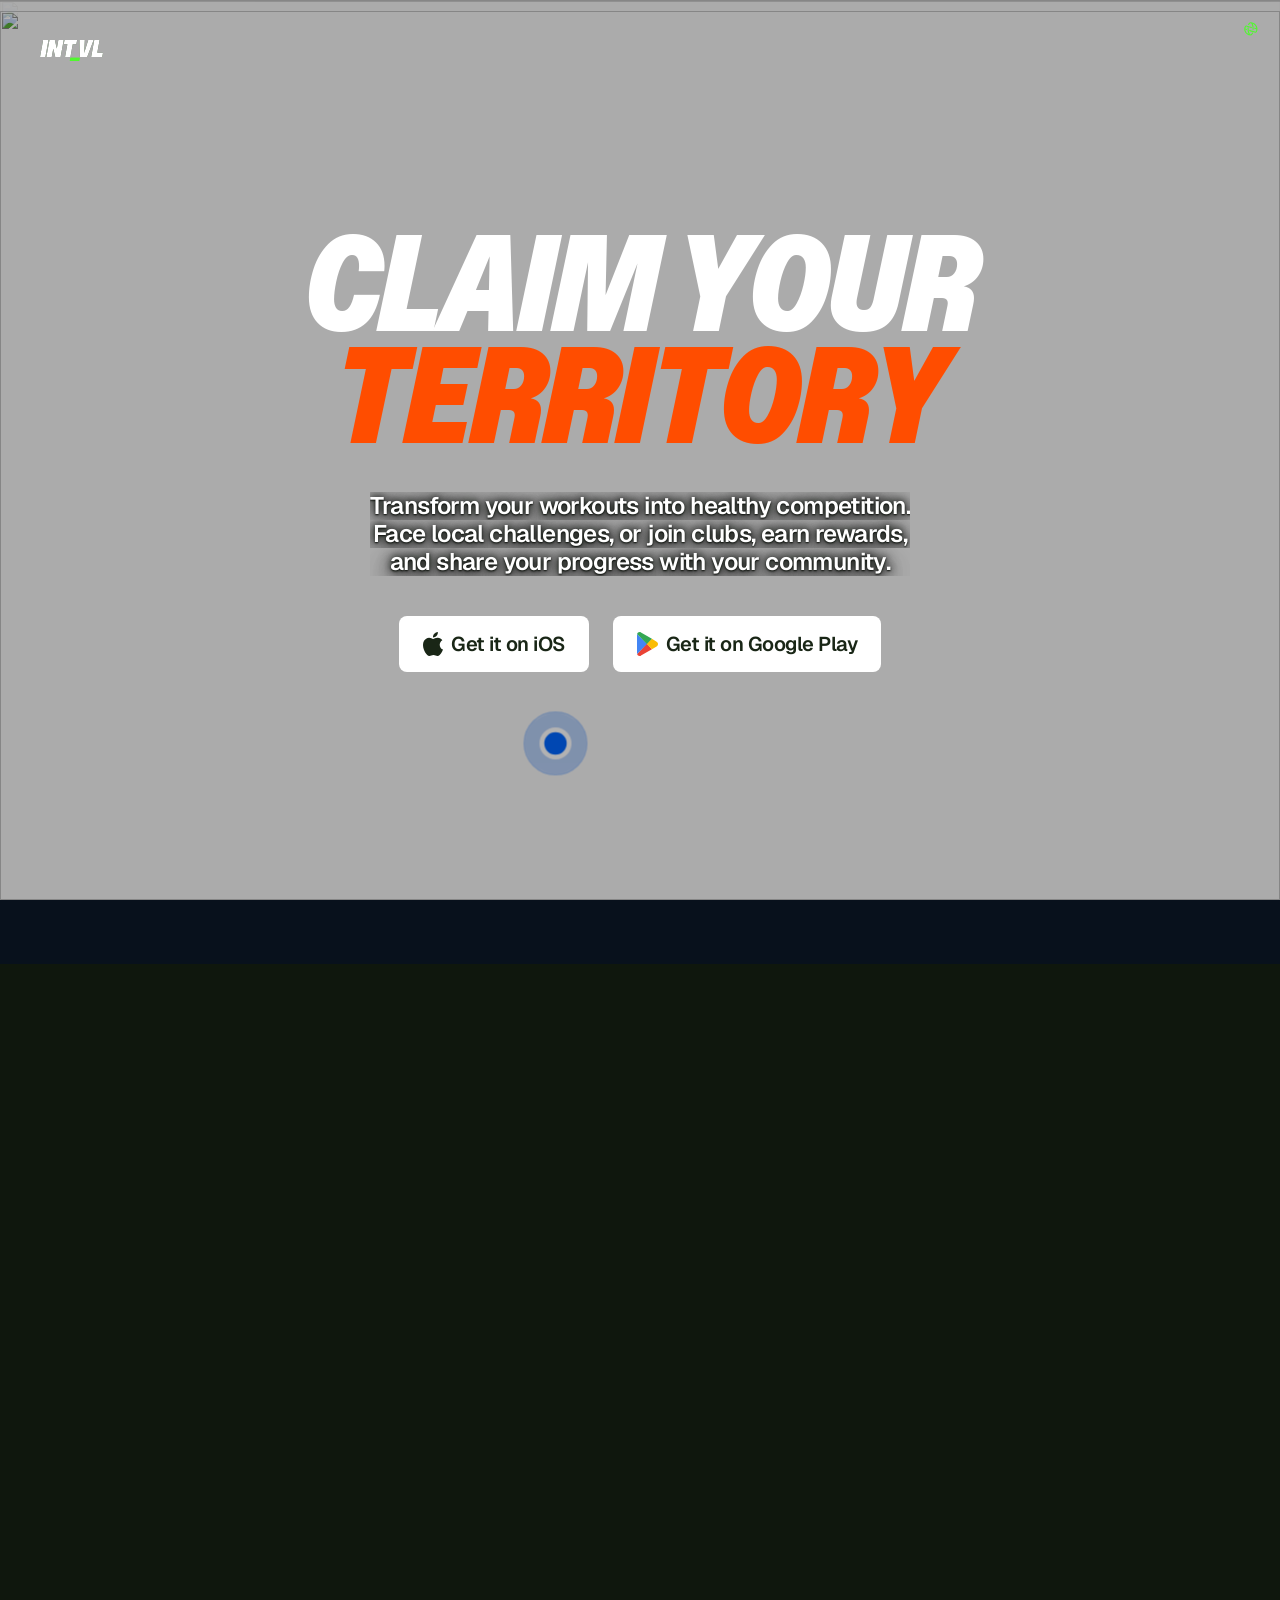
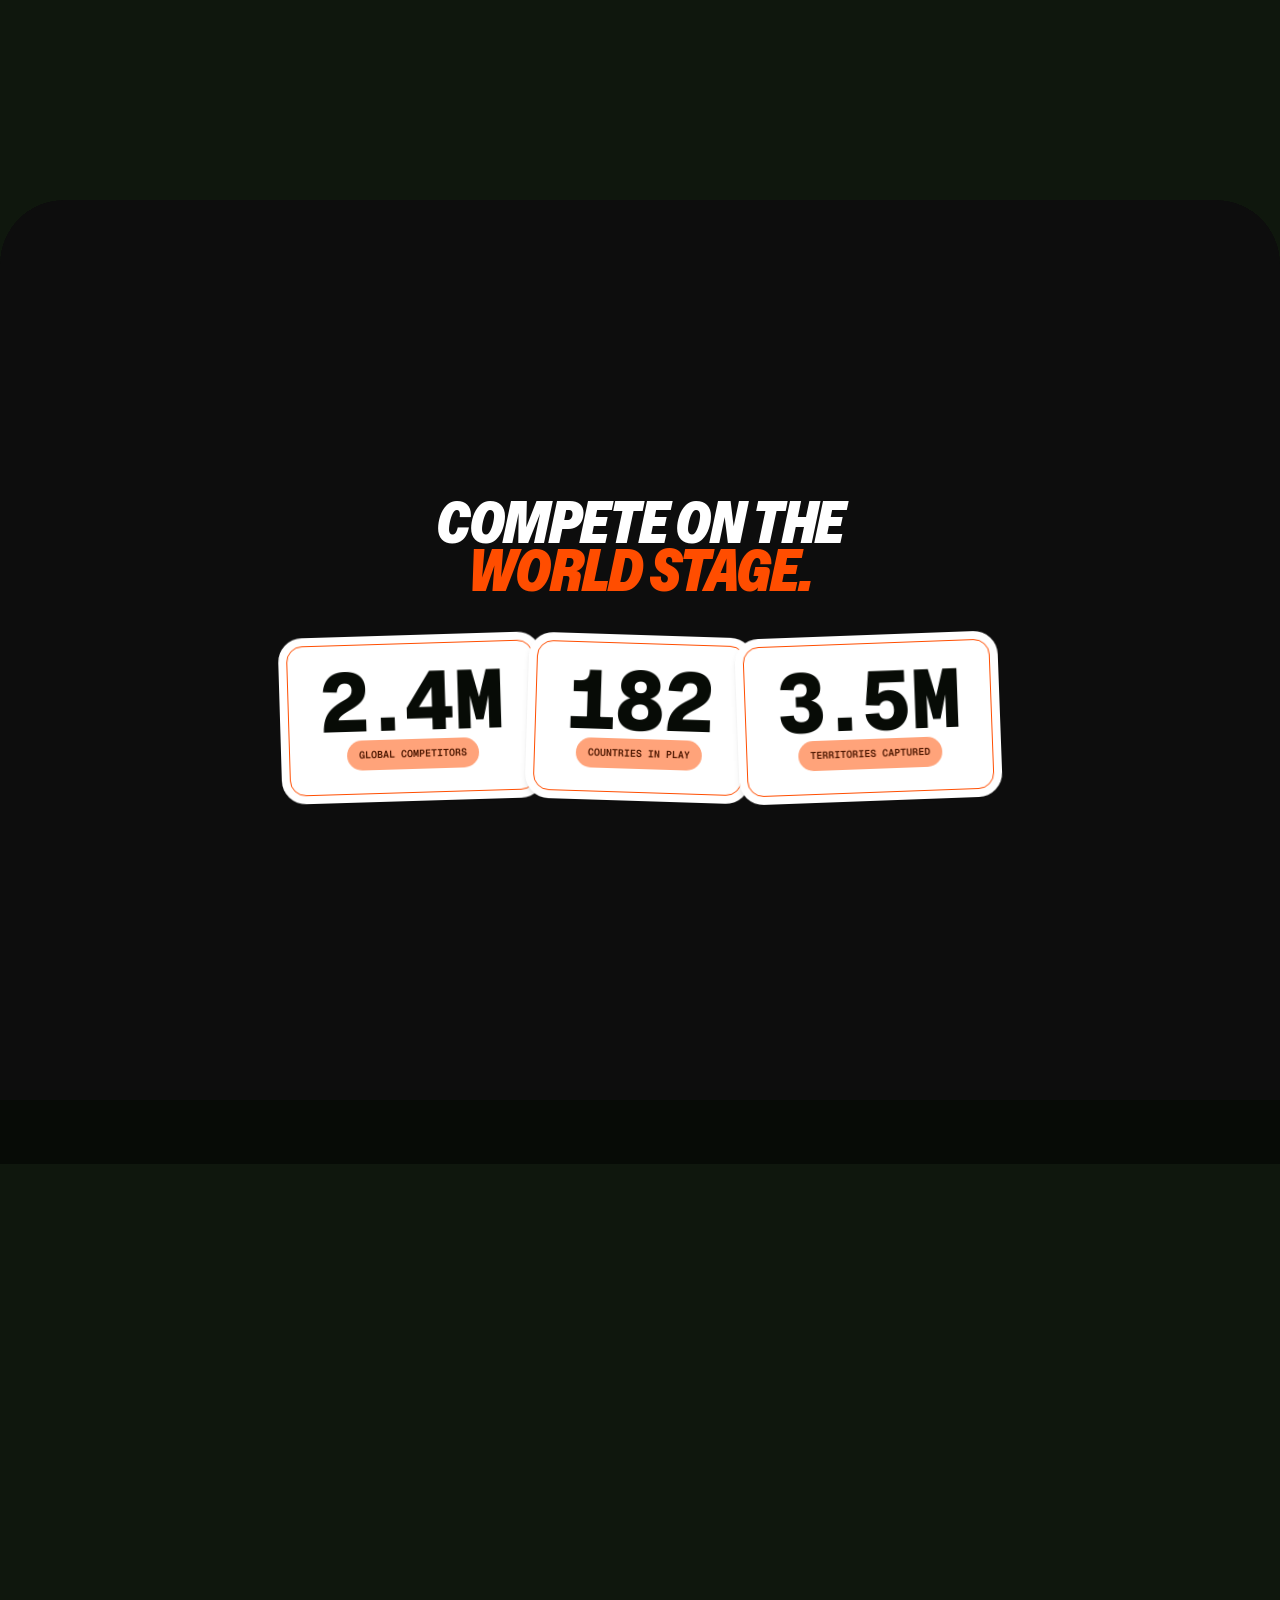
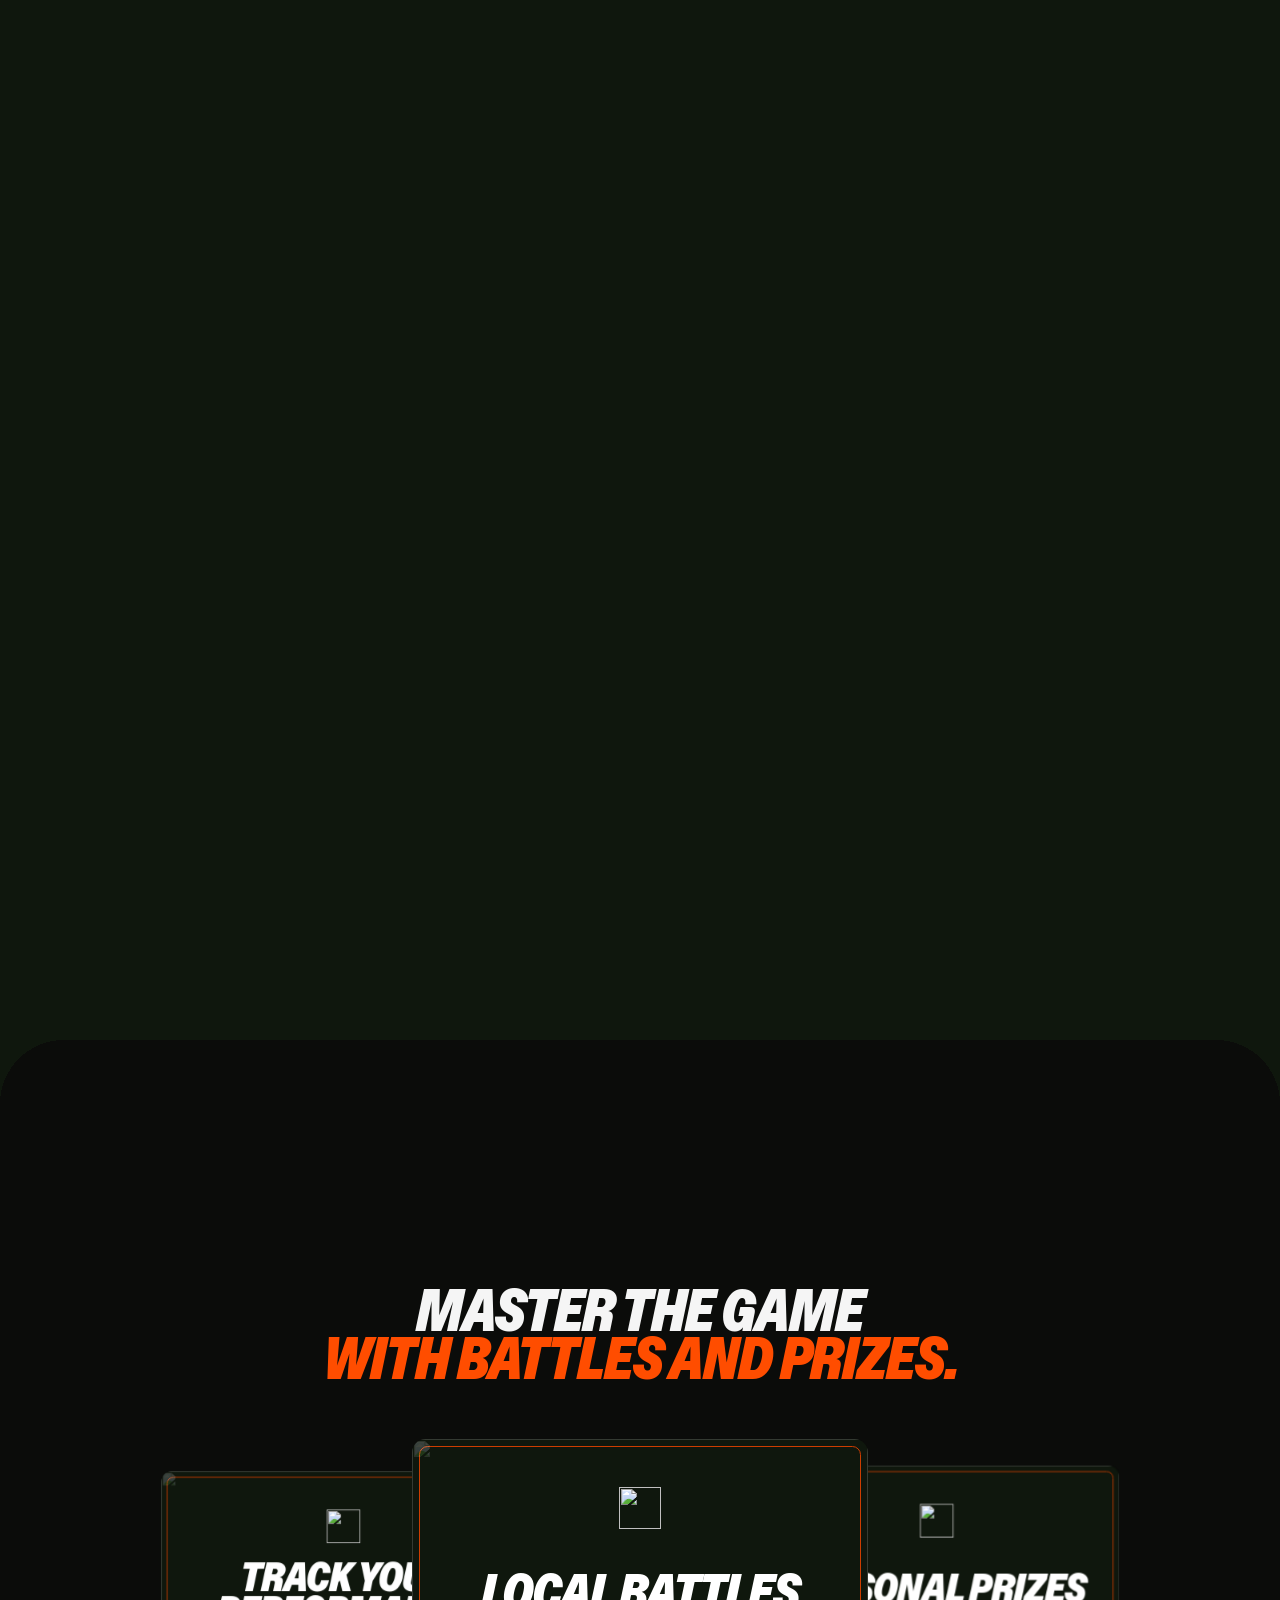
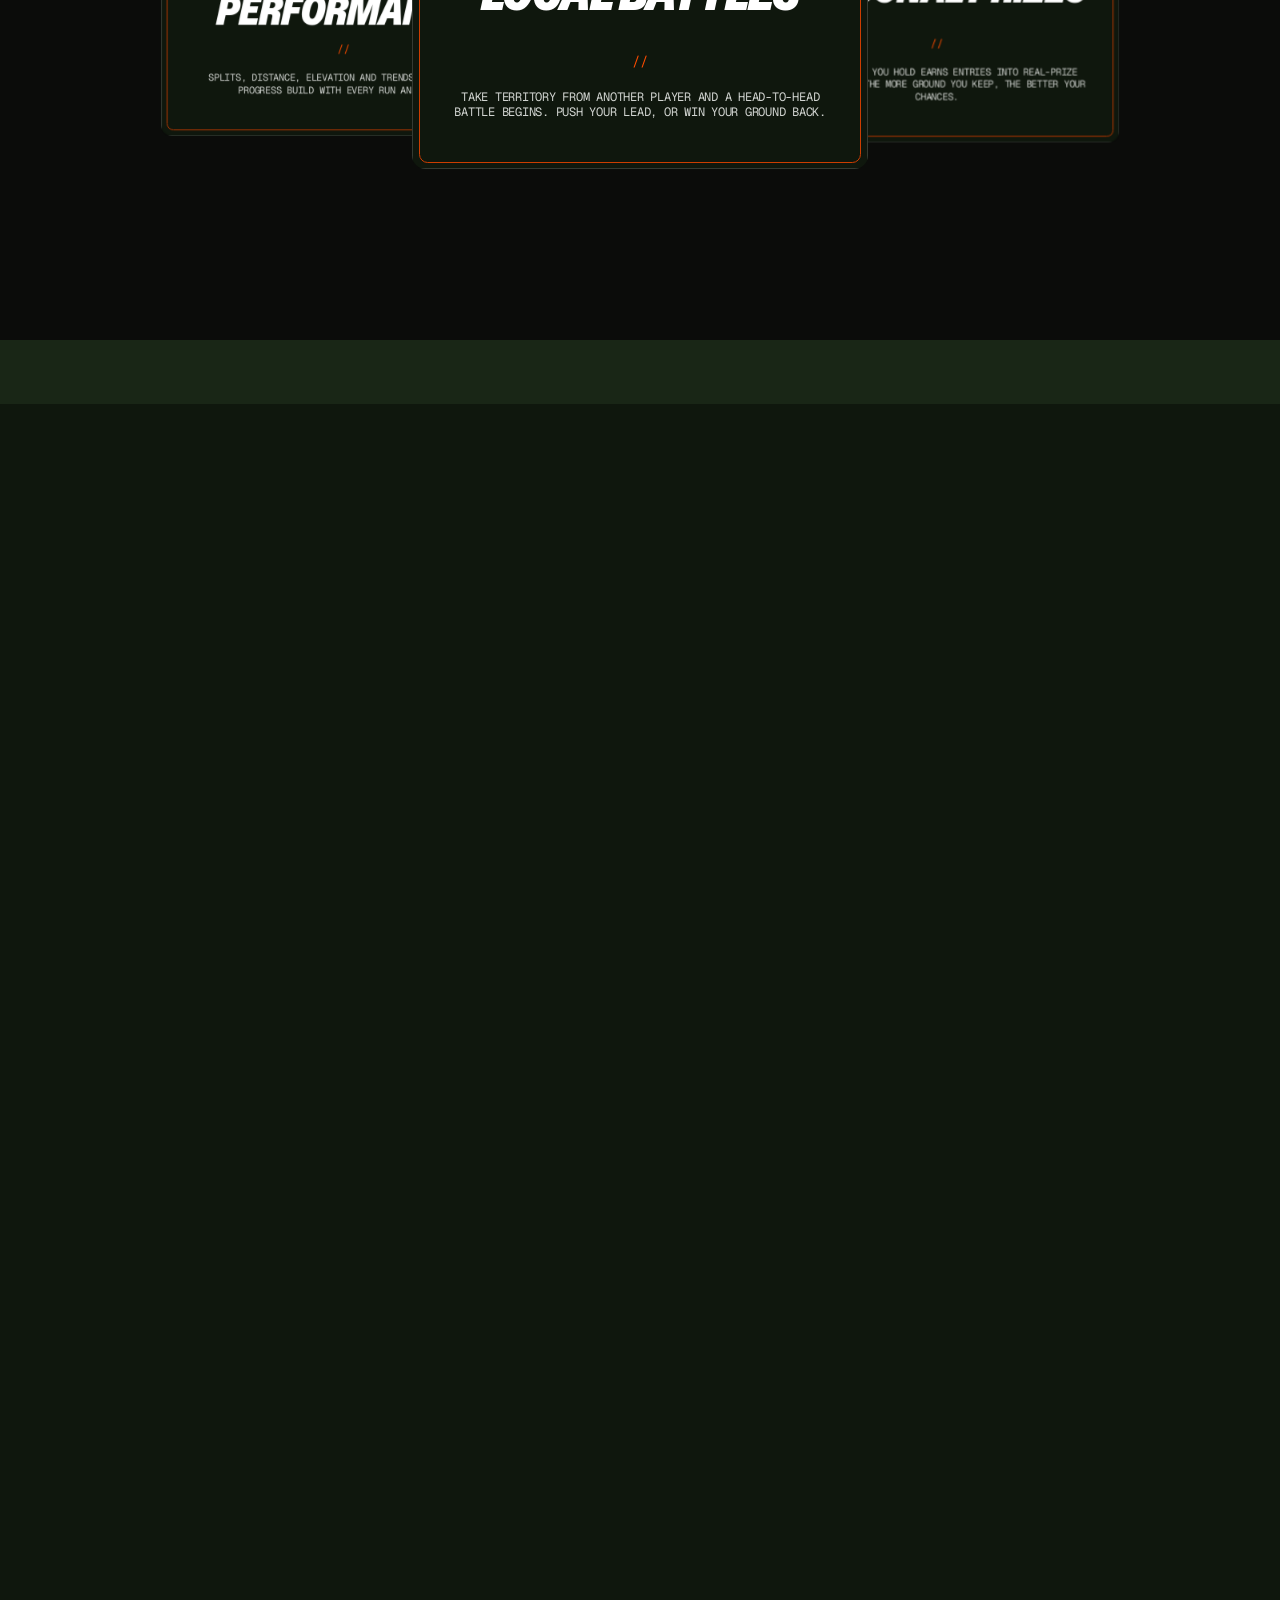
==== commit bc30d4a3: "Rebrand INTVL export for 8me.in with orange theme Replace custom rebuild with the user's working ind" ====
--- a/website/index.html
+++ b/website/index.html
@@ -1,276 +1,41 @@
-<!DOCTYPE html>
-<html lang="en">
-<head>
-  <meta charset="UTF-8" />
-  <meta name="viewport" content="width=device-width, initial-scale=1.0" />
-  <meta name="theme-color" content="#0F170D" />
-  <meta name="color-scheme" content="dark" />
-  <title>Infinite Me — Run. Claim. Own Your World.</title>
-  <meta name="description" content="Turn every run into territory. Claim zones, steal rivals, dominate the map." />
-  <link rel="icon" type="image/png" href="https://play.8me.in/favicon.png" />
-  <link rel="preconnect" href="https://fonts.googleapis.com" />
-  <link rel="preconnect" href="https://fonts.gstatic.com" crossorigin />
-  <link href="https://fonts.googleapis.com/css2?family=Inter+Tight:ital,wght@0,400;0,500;0,600;0,700;0,800;0,900;1,700;1,800;1,900&display=swap" rel="stylesheet" />
-  <link rel="stylesheet" href="css/styles.css" />
-</head>
-<body class="font-sans">
-
-  <!-- INTVL intro punch mask -->
-  <svg class="intro-overlay" id="introOverlay" aria-hidden="true">
-    <defs>
-      <mask id="intro-punch">
-        <rect width="100%" height="100%" fill="white"/>
-        <g class="intro-hole"><rect x="-50" y="-17.5" width="100" height="35" fill="black"/></g>
-      </mask>
-    </defs>
-    <g class="intro-masked" mask="url(#intro-punch)">
-      <rect class="fill-ground-800" width="100%" height="100%"/>
-      <g class="intro-glyph"><rect class="fill-signal-400" x="-50" y="-17.5" width="100" height="35"/></g>
-    </g>
-  </svg>
-
-  <!-- Viewport frame (INTVL desktop/mobile) -->
-  <div class="viewport-frame" aria-hidden="true">
-    <img src="assets/frame-orange.svg" alt="" class="frame-desktop" />
-    <img src="assets/frameMobile.719bec4e.svg" alt="" class="frame-mobile" />
+<!DOCTYPE html><!--2JyktCbseX7JQoCUCDDQ6--><html lang="en" class="__variable_8adcd2 __variable_46451f __variable_ed322d">
+<meta http-equiv="content-type" content="text/html;charset=utf-8" />
+<head><meta charSet="utf-8"/><meta name="viewport" content="width=device-width, initial-scale=1"/><link rel="preload" href="_next/static/media/0b78ff376f6b9734-s.p.woff2" as="font" crossorigin="" type="font/woff2"/><link rel="preload" href="_next/static/media/723e11e5093b8e80.p.woff2" as="font" crossorigin="" type="font/woff2"/><link rel="preload" href="_next/static/media/abf7b43dd1cd8f47-s.p.woff2" as="font" crossorigin="" type="font/woff2"/><link rel="preload" as="image" imageSrcSet="_next/static/media/heroGlobe.c6079214.webp 16w, _next/static/media/heroGlobe.c6079214.webp 32w, _next/static/media/heroGlobe.c6079214.webp 48w, _next/static/media/heroGlobe.c6079214.webp 64w, _next/static/media/heroGlobe.c6079214.webp 96w, _next/static/media/heroGlobe.c6079214.webp 128w, _next/static/media/heroGlobe.c6079214.webp 256w, _next/static/media/heroGlobe.c6079214.webp 384w, _next/static/media/heroGlobe.c6079214.webp 640w, _next/static/media/heroGlobe.c6079214.webp 750w, _next/static/media/heroGlobe.c6079214.webp 828w, _next/static/media/heroGlobe.c6079214.webp 1080w, _next/static/media/heroGlobe.c6079214.webp 1200w, _next/static/media/heroGlobe.c6079214.webp 1920w, _next/static/media/heroGlobe.c6079214.webp 2048w, _next/static/media/heroGlobe.c6079214.webp 3000w, _next/static/media/heroGlobe.c6079214.webp 3240w, _next/static/media/heroGlobe.c6079214.webp 3840w" imageSizes="250vw"/><link rel="preload" as="image" href="_next/static/media/frameDesktop.afb4f284.svg"/><link rel="preload" as="image" href="_next/static/media/frameMobile.719bec4e.svg"/><link rel="preload" as="image" href="_next/static/media/label-integrations.65e5d0d8.png"/><link rel="stylesheet" href="_next/static/css/0d723494679a96b4.css" data-precedence="next"/><link rel="stylesheet" href="css/8me-theme.css"/><link rel="preload" as="script" fetchPriority="low" href="_next/static/chunks/webpack-43398857ba2b06fa.js"/><script src="_next/static/chunks/87c73c54-a7b5ea1f7bb9b337.js" async=""></script><script src="_next/static/chunks/18-d817d6061927440e.js" async=""></script><script src="_next/static/chunks/main-app-f1032a190b5cdecd.js" async=""></script><script src="_next/static/chunks/app/layout-2a12fd09d8933613.js" async=""></script><script src="_next/static/chunks/25c8a87d-e476a21997c95238.js" async=""></script><script src="_next/static/chunks/6558-1988e6af324c5daf.js" async=""></script><script src="_next/static/chunks/4511-f32f50ddd5ed2891.js" async=""></script><script src="_next/static/chunks/app/page-fe1be1d0d7aec02d.js" async=""></script><link rel="preload" href="../r.wdfl.co/rw.js" as="script"/><meta name="next-size-adjust" content=""/><meta name="theme-color" content="#0D0D0D"/><meta name="color-scheme" content="dark"/><title>Infinite Me — Run. Claim. Own Your World.</title><meta name="description" content="Turn every run into territory. Claim zones, steal rivals, dominate the map."/><link rel="icon" href="https://play.8me.in/favicon.png" type="image/png"/><link rel="apple-touch-icon" href="https://play.8me.in/favicon.png"/><script src="_next/static/chunks/polyfills-42372ed130431b0a.js" noModule=""></script></head><body class="font-sans"><div hidden=""><!--$--><!--/$--></div><script>
+(() => {
+  try {
+    const ua = navigator.userAgent;
+    const isIOS = /iP(?:hone|ad|od)/.test(ua) || (navigator.platform === "MacIntel" && navigator.maxTouchPoints > 1);
+    const isSafari = /Safari\//.test(ua) && /Version\//.test(ua) && !/(?:CriOS|FxiOS|EdgiOS|OPiOS|DuckDuckGo|Chrome|Chromium|Firefox|Edg|OPR|Brave)\//.test(ua);
+    const hasSafariStandaloneMode = "standalone" in navigator;
+    if (isIOS && isSafari && hasSafariStandaloneMode && !navigator.brave) {
+      document.documentElement.dataset.iosSafariChromeSampler = "true";
+    }
+  } catch {}
+})();
+</script><svg class="pointer-events-none fixed inset-0 z-50 h-full w-full motion-reduce:hidden" aria-hidden="true"><defs><mask id="intro-punch"><rect width="100%" height="100%" fill="white"></rect><g class="intro-hole" transform="scale(0)"><rect x="-50" y="-17.5" width="100" height="35" fill="black"></rect></g></mask></defs><g class="intro-masked"><rect class="fill-ground-600" width="100%" height="100%"></rect><g class="intro-glyph" transform="scale(0)"><rect class="fill-signal-400" x="-50" y="-17.5" width="100" height="35"></rect></g></g></svg><div class="pointer-events-none fixed inset-0 z-50 overflow-hidden" aria-hidden="true"><div class="bg-signal-400 absolute inset-x-0 top-0 hidden will-change-transform"></div><div class="bg-signal-400 absolute inset-x-0 bottom-0 hidden will-change-transform"></div></div><div data-stack-cards=""><section class="stack-card sticky top-0 h-[100lvh]" style="z-index:0"><div class="stack-card-inner h-[100svh] origin-top overflow-hidden will-change-transform "><div class="relative h-full overflow-hidden bg-neutral-50"><div class="absolute inset-0 will-change-transform"><div class="absolute"><img alt="" loading="lazy" decoding="async" data-nimg="fill" class="object-cover" style="position:absolute;height:100%;width:100%;left:0;top:0;right:0;bottom:0;color:transparent" sizes="(orientation: portrait) 320vw, 100vw" srcSet="_next/mapdbb2.jpg 640w, _next/mapdbb2.jpg 750w, _next/mapdbb2.jpg 828w, _next/mapdbb2.jpg 1080w, _next/mapdbb2.jpg 1200w, _next/mapdbb2.jpg 1920w, _next/mapdbb2.jpg 2048w, _next/mapdbb2.jpg 3000w, _next/mapdbb2.jpg 3240w, _next/mapdbb2.jpg 3840w" src="_next/mapdbb2.jpg?url=%2F_next%2Fstatic%2Fmedia%2Fmap.c90f0abb.webp&amp;w=3840&amp;q=75"/><svg class="absolute inset-0 h-full w-full" viewBox="0 0 2772 1926" preserveAspectRatio="none" aria-hidden="true"><defs><linearGradient id="territoryValidFill" x1="0" y1="0" x2="0" y2="1"><stop offset="0" stop-color="#50F82E" stop-opacity="0"></stop><stop offset="1" stop-color="#50F82E" stop-opacity="0.5"></stop></linearGradient></defs><path d="M1203 1470 L1203 1422 L1178 1418 L1178 1398 L1184 1377 L1238 1247 L1227 1234 L1202 1223 L1207 1202 L1214 1144 L1229 1129 L1251 1129 L1294 1086 L1324 1084 L1390 1064 L1398 1056 L1408 1078 L1411 1126 L1384 1153 L1375 1180 L1375 1200 L1388 1224 L1391 1251 L1393 1417 L1388 1427 L1380 1444 L1307 1443 L1304 1457 L1271 1456 L1267 1471 L1203 1470 Z" fill="#0066FF" fill-opacity="0.12" style="opacity:0"></path><path d="M1203 1470 L1203 1422 L1178 1418 L1178 1398 L1184 1377 L1238 1247 L1227 1234 L1202 1223 L1207 1202 L1214 1144 L1229 1129 L1251 1129 L1294 1086 L1324 1084 L1390 1064 L1398 1056 L1408 1078 L1411 1126 L1384 1153 L1375 1180 L1375 1200 L1388 1224 L1391 1251 L1393 1417 L1388 1427 L1380 1444 L1307 1443 L1304 1457 L1271 1456 L1267 1471 L1203 1470 Z" fill="url(#territoryValidFill)" style="opacity:0"></path><path d="M1203 1470 L1203 1422 L1178 1418 L1178 1398 L1184 1377 L1238 1247 L1227 1234 L1202 1223 L1207 1202 L1214 1144 L1229 1129 L1251 1129 L1294 1086 L1324 1084 L1390 1064 L1398 1056 L1408 1078 L1411 1126 L1384 1153 L1375 1180 L1375 1200 L1388 1224 L1391 1251 L1393 1417 L1388 1427 L1380 1444 L1307 1443 L1304 1457 L1271 1456 L1267 1471 L1203 1470" fill="none" stroke="#FFFFFF" stroke-width="11" stroke-linecap="round" stroke-linejoin="round" pathLength="1" stroke-dasharray="1" style="stroke-dashoffset:1;opacity:0"></path><path d="M1203 1470 L1203 1422 L1178 1418 L1178 1398 L1184 1377 L1238 1247 L1227 1234 L1202 1223 L1207 1202 L1214 1144 L1229 1129 L1251 1129 L1294 1086 L1324 1084 L1390 1064 L1398 1056 L1408 1078 L1411 1126 L1384 1153 L1375 1180 L1375 1200 L1388 1224 L1391 1251 L1393 1417 L1388 1427 L1380 1444 L1307 1443 L1304 1457 L1271 1456 L1267 1471 L1203 1470" fill="none" stroke="#0066FF" stroke-width="6" stroke-linecap="round" stroke-linejoin="round" pathLength="1" stroke-dasharray="1" style="stroke-dashoffset:1;opacity:0"></path><path d="M1203 1470 L1203 1422 L1178 1418 L1178 1398 L1184 1377 L1238 1247 L1227 1234 L1202 1223 L1207 1202 L1214 1144 L1229 1129 L1251 1129 L1294 1086 L1324 1084 L1390 1064 L1398 1056 L1408 1078 L1411 1126 L1384 1153 L1375 1180 L1375 1200 L1388 1224 L1391 1251 L1393 1417 L1388 1427 L1380 1444 L1307 1443 L1304 1457 L1271 1456 L1267 1471 L1203 1470" fill="none" stroke="#50F82E" stroke-width="6" stroke-linecap="round" stroke-linejoin="round" pathLength="1" stroke-dasharray="1" style="stroke-dashoffset:1;opacity:0"></path><g transform="translate(1203 1470) rotate(45)" style="opacity:0;transition:opacity 0.2s"><rect x="-11" y="-11" width="22" height="22" rx="4" fill="#99C2FF" stroke="#0066FF" stroke-width="4"></rect><rect x="-11" y="-11" width="22" height="22" rx="4" fill="#B9FCAB" stroke="#50F82E" stroke-width="4" style="opacity:0"></rect></g></svg></div></div><div class="pointer-events-none absolute will-change-transform" style="opacity:0;visibility:hidden"></div><div class="absolute left-0 top-0 w-full origin-top-left will-change-transform" style="aspect-ratio:4490 / 2560"><img alt="" decoding="async" data-nimg="fill" style="position:absolute;height:100%;width:100%;left:0;top:0;right:0;bottom:0;color:transparent" sizes="250vw" srcSet="_next/static/media/heroGlobe.c6079214.webp 16w, _next/static/media/heroGlobe.c6079214.webp 32w, _next/static/media/heroGlobe.c6079214.webp 48w, _next/static/media/heroGlobe.c6079214.webp 64w, _next/static/media/heroGlobe.c6079214.webp 96w, _next/static/media/heroGlobe.c6079214.webp 128w, _next/static/media/heroGlobe.c6079214.webp 256w, _next/static/media/heroGlobe.c6079214.webp 384w, _next/static/media/heroGlobe.c6079214.webp 640w, _next/static/media/heroGlobe.c6079214.webp 750w, _next/static/media/heroGlobe.c6079214.webp 828w, _next/static/media/heroGlobe.c6079214.webp 1080w, _next/static/media/heroGlobe.c6079214.webp 1200w, _next/static/media/heroGlobe.c6079214.webp 1920w, _next/static/media/heroGlobe.c6079214.webp 2048w, _next/static/media/heroGlobe.c6079214.webp 3000w, _next/static/media/heroGlobe.c6079214.webp 3240w, _next/static/media/heroGlobe.c6079214.webp 3840w" src="_next/heroGlobee458.jpg?url=%2F_next%2Fstatic%2Fmedia%2FheroGlobe.c6079214.webp&amp;w=3840&amp;q=75"/></div><canvas class="pointer-events-none absolute inset-0 h-full w-full" aria-hidden="true"></canvas><div class="pointer-events-none absolute left-0 top-0 will-change-transform" style="opacity:0"><svg width="64" height="64" viewBox="0 0 80 80" fill="none" aria-hidden="true" xmlns="http://www.w3.org/2000/svg"><circle cx="40" cy="40" r="38" fill="rgba(0,102,255,0.25)"></circle><circle cx="40" cy="40" r="39" stroke="#0066FF" stroke-opacity="0.3" stroke-width="2"></circle><circle cx="40" cy="40" r="17" fill="#0066FF" stroke="#FFFFFF" stroke-width="6"></circle></svg><div class="absolute inset-0" style="opacity:0"><svg width="64" height="64" viewBox="0 0 80 80" fill="none" aria-hidden="true" xmlns="http://www.w3.org/2000/svg"><circle cx="40" cy="40" r="38" fill="rgba(80,248,46,0.25)"></circle><circle cx="40" cy="40" r="39" stroke="#50F82E" stroke-opacity="0.3" stroke-width="2"></circle><circle cx="40" cy="40" r="17" fill="#50F82E" stroke="#FFFFFF" stroke-width="6"></circle></svg></div></div><div class="pointer-events-none absolute inset-0 will-change-transform"><div aria-hidden="true" class="pointer-events-none absolute inset-0 overflow-hidden opacity-10"><img alt="" fetchPriority="low" loading="lazy" decoding="async" data-nimg="fill" class="object-cover" style="position:absolute;height:100%;width:100%;left:0;top:0;right:0;bottom:0;color:transparent;transform:scale(1)" src="_next/static/media/textureOverlay.f75aafc8.webp"/></div></div><div class="pointer-events-none absolute will-change-transform" style="opacity:0;visibility:hidden"><img alt="" loading="lazy" decoding="async" data-nimg="fill" class="object-fill" style="position:absolute;height:100%;width:100%;left:0;top:0;right:0;bottom:0;color:transparent" sizes="120vw" srcSet="_next/phoneHand42ea.jpg 828w, _next/phoneHand42ea.jpg 1080w, _next/phoneHand42ea.jpg 1200w, _next/phoneHand42ea.jpg 1920w, _next/phoneHand42ea.jpg 2048w, _next/phoneHand42ea.jpg 3000w, _next/phoneHand42ea.jpg 3240w, _next/phoneHand42ea.jpg 3840w" src="_next/phoneHand42ea.jpg?url=%2F_next%2Fstatic%2Fmedia%2FphoneHand.dbd573cd.webp&amp;w=3840&amp;q=75"/><div class="absolute overflow-hidden" style="left:40.305%;top:25.489999999999995%;width:18.73%;height:50.86000000000001%;border-radius:14.2% / 6.5394432107886065%"><div class="absolute inset-x-0 bottom-0" style="opacity:0"><img alt="" loading="lazy" width="282" height="197" decoding="async" data-nimg="1" class="h-auto w-full" style="color:transparent" sizes="20vw" srcSet="_next/drawerc277.png 128w, _next/drawerc277.png 256w, _next/drawerc277.png 384w, _next/drawerc277.png 640w, _next/drawerc277.png 750w, _next/drawerc277.png 828w, _next/drawerc277.png 1080w, _next/drawerc277.png 1200w, _next/drawerc277.png 1920w, _next/drawerc277.png 2048w, _next/drawerc277.png 3000w, _next/drawerc277.png 3240w, _next/drawerc277.png 3840w" src="_next/drawerc277.png?url=%2F_next%2Fstatic%2Fmedia%2Fdrawer.058a24c5.png&amp;w=3840&amp;q=75"/></div></div></div><div class="absolute inset-0 will-change-transform"><div class="pointer-events-none absolute inset-0 bg-neutral-950/30"></div><div class="relative flex h-full flex-col items-center justify-center gap-[clamp(1.25rem,5svh,2.5rem)] px-6 py-16 text-center"><div aria-hidden="true" class="ios-safari-chrome-top-4 pointer-events-none absolute inset-x-2 top-2" style="clip-path:inset(0 50% 0 0);mask-image:linear-gradient(to bottom, black 12svh, transparent 40svh);-webkit-mask-image:linear-gradient(to bottom, black 12svh, transparent 40svh)"><img src="_next/static/media/frameDesktop.afb4f284.svg" alt="" class="hidden w-full sm:block"/><img src="_next/static/media/frameMobile.719bec4e.svg" alt="" class="w-full sm:hidden"/></div><div aria-hidden="true" class="ios-safari-chrome-top-4 pointer-events-none absolute inset-x-2 top-2" style="clip-path:inset(0 0 0 50%);mask-image:linear-gradient(to bottom, black 12svh, transparent 60svh);-webkit-mask-image:linear-gradient(to bottom, black 12svh, transparent 60svh)"><img src="_next/static/media/frameDesktop.afb4f284.svg" alt="" class="hidden w-full sm:block"/><img src="_next/static/media/frameMobile.719bec4e.svg" alt="" class="w-full sm:hidden"/></div><div aria-hidden="true" class="ios-safari-chrome-top-4 pointer-events-none absolute inset-x-2 top-2"><div class="relative hidden w-full sm:block" style="aspect-ratio:1713 / 1072.97"><div class="absolute" style="left:97.606%;top:1.491%;width:1.401%"><svg width="24" height="24" viewBox="0 0 24 24" fill="none" aria-hidden="true" xmlns="http://www.w3.org/2000/svg" style="width:100%;height:auto"><path d="M3.77954 8.88647C4.33472 7.67015 5.72951 7.30956 6.84546 7.64502L12.959 9.47974C13.3428 9.59496 13.5604 9.99972 13.4453 10.3835C13.3301 10.7674 12.9254 10.9851 12.5415 10.8699L6.42798 9.03516L6.42725 9.03442C5.85141 8.86146 5.34452 9.07154 5.13745 9.41821L5.1001 9.48926C4.81441 10.1157 4.62123 10.7892 4.53247 11.4946L6.22949 12.0608C6.60965 12.1875 6.81531 12.5983 6.68872 12.9785C6.562 13.3587 6.15116 13.5643 5.771 13.4377L4.50684 13.0159C4.56069 13.5941 4.68511 14.1522 4.87305 14.6821L4.99097 14.9905L5.09717 15.2358C5.86173 16.9179 7.28182 18.2659 9.05078 18.9756C8.69969 18.3535 8.40373 17.6158 8.17114 16.8032C7.75993 15.367 7.52441 13.6439 7.52441 11.8015C7.52442 11.3434 7.53935 10.8923 7.56763 10.4524C7.5935 10.0526 7.93835 9.74931 8.33813 9.7749C8.73811 9.80061 9.04134 10.1462 9.01562 10.5461C8.98936 10.9549 8.97608 11.3746 8.97607 11.8015C8.97607 13.5268 9.19709 15.1134 9.56641 16.4033C9.86662 17.4522 10.2544 18.2704 10.6702 18.8093C11.0661 19.3225 11.4193 19.4993 11.6919 19.519C11.7202 19.5198 11.7485 19.5201 11.7769 19.5205C12.0027 19.5099 12.2819 19.3939 12.603 19.0583C12.9423 18.7038 13.28 18.1525 13.5764 17.4133C13.7256 17.0413 14.1485 16.8606 14.5205 17.0098C14.8923 17.1589 15.073 17.5813 14.9241 17.9531C14.5858 18.7968 14.1616 19.5291 13.6519 20.0618C13.2263 20.5064 12.7079 20.8414 12.113 20.9421C12.0458 20.9628 11.9747 20.9751 11.9006 20.9751C11.8676 20.9751 11.8347 20.9732 11.8018 20.9729C11.7823 20.9734 11.7628 20.9751 11.7432 20.9751C11.6931 20.9751 11.6436 20.9725 11.5945 20.9692C7.98942 20.8506 4.91707 18.6456 3.64697 15.5398C3.24479 14.5569 3.02441 13.4856 3.02441 12.3662C3.02441 12.2701 3.02631 12.1744 3.02954 12.0791C3.02116 12.004 3.02423 11.9268 3.04053 11.8499C3.10461 10.8013 3.36213 9.80181 3.77954 8.88647Z" fill="#50F82E"></path><path d="M12.0002 3.02344C12.113 3.02344 12.2226 3.03415 12.3291 3.05273C15.9784 3.33382 19.0524 5.63393 20.3359 8.81836C20.7491 9.84371 20.9761 10.9598 20.9761 12.1252C20.9761 13.4335 20.6904 14.6781 20.1763 15.8035C19.5977 17.0701 18.1405 17.4486 16.9697 17.0984L10.3069 15.1025C9.92297 14.9875 9.70488 14.5834 9.81982 14.1995C9.93481 13.8156 10.3391 13.5976 10.7229 13.7124L17.3857 15.7083L17.511 15.7405C18.1316 15.8748 18.6693 15.6105 18.8564 15.2007C19.2071 14.4332 19.427 13.5998 19.4973 12.7244C19.4223 12.7241 19.346 12.7127 19.271 12.6877L17.021 11.9377C16.6408 11.811 16.4352 11.4002 16.5618 11.02C16.6885 10.6399 17.0993 10.4342 17.4795 10.5608L19.4673 11.2229C19.388 10.5737 19.2268 9.94945 18.9897 9.36108C18.1852 7.365 16.5305 5.7683 14.4465 4.99072C14.5743 5.24203 14.6921 5.51044 14.7996 5.79199C15.3814 7.31588 15.7261 9.37236 15.7261 11.6074C15.7261 12.0086 15.7148 12.4032 15.6931 12.7896C15.6707 13.1897 15.3279 13.4961 14.9277 13.4736C14.5278 13.451 14.2221 13.1089 14.2444 12.709C14.2645 12.35 14.2744 11.9821 14.2744 11.6074C14.2744 9.503 13.9478 7.62997 13.4438 6.30981C13.1909 5.64731 12.9072 5.16089 12.6294 4.85303C12.4271 4.62894 12.2587 4.53094 12.1292 4.49414C11.9458 4.48198 11.7607 4.4751 11.574 4.4751C11.3092 4.4751 11.0015 4.59283 10.6599 4.91821C10.3146 5.24716 9.97005 5.75787 9.66309 6.44531C9.49968 6.81128 9.07032 6.97565 8.70435 6.81226C8.33841 6.64883 8.17401 6.21947 8.3374 5.85352C8.69325 5.05657 9.13446 4.3672 9.65942 3.86719C10.1882 3.36364 10.8361 3.02344 11.574 3.02344C11.6853 3.02344 11.7961 3.02558 11.9065 3.0293C11.9372 3.02534 11.9685 3.02344 12.0002 3.02344Z" fill="#50F82E"></path></svg></div></div><div class="relative w-full sm:hidden" style="aspect-ratio:399.544 / 1072.57"><div class="absolute" style="left:90.604%;top:1.492%;width:6.007%"><svg width="24" height="24" viewBox="0 0 24 24" fill="none" aria-hidden="true" xmlns="http://www.w3.org/2000/svg" style="width:100%;height:auto"><path d="M3.77954 8.88647C4.33472 7.67015 5.72951 7.30956 6.84546 7.64502L12.959 9.47974C13.3428 9.59496 13.5604 9.99972 13.4453 10.3835C13.3301 10.7674 12.9254 10.9851 12.5415 10.8699L6.42798 9.03516L6.42725 9.03442C5.85141 8.86146 5.34452 9.07154 5.13745 9.41821L5.1001 9.48926C4.81441 10.1157 4.62123 10.7892 4.53247 11.4946L6.22949 12.0608C6.60965 12.1875 6.81531 12.5983 6.68872 12.9785C6.562 13.3587 6.15116 13.5643 5.771 13.4377L4.50684 13.0159C4.56069 13.5941 4.68511 14.1522 4.87305 14.6821L4.99097 14.9905L5.09717 15.2358C5.86173 16.9179 7.28182 18.2659 9.05078 18.9756C8.69969 18.3535 8.40373 17.6158 8.17114 16.8032C7.75993 15.367 7.52441 13.6439 7.52441 11.8015C7.52442 11.3434 7.53935 10.8923 7.56763 10.4524C7.5935 10.0526 7.93835 9.74931 8.33813 9.7749C8.73811 9.80061 9.04134 10.1462 9.01562 10.5461C8.98936 10.9549 8.97608 11.3746 8.97607 11.8015C8.97607 13.5268 9.19709 15.1134 9.56641 16.4033C9.86662 17.4522 10.2544 18.2704 10.6702 18.8093C11.0661 19.3225 11.4193 19.4993 11.6919 19.519C11.7202 19.5198 11.7485 19.5201 11.7769 19.5205C12.0027 19.5099 12.2819 19.3939 12.603 19.0583C12.9423 18.7038 13.28 18.1525 13.5764 17.4133C13.7256 17.0413 14.1485 16.8606 14.5205 17.0098C14.8923 17.1589 15.073 17.5813 14.9241 17.9531C14.5858 18.7968 14.1616 19.5291 13.6519 20.0618C13.2263 20.5064 12.7079 20.8414 12.113 20.9421C12.0458 20.9628 11.9747 20.9751 11.9006 20.9751C11.8676 20.9751 11.8347 20.9732 11.8018 20.9729C11.7823 20.9734 11.7628 20.9751 11.7432 20.9751C11.6931 20.9751 11.6436 20.9725 11.5945 20.9692C7.98942 20.8506 4.91707 18.6456 3.64697 15.5398C3.24479 14.5569 3.02441 13.4856 3.02441 12.3662C3.02441 12.2701 3.02631 12.1744 3.02954 12.0791C3.02116 12.004 3.02423 11.9268 3.04053 11.8499C3.10461 10.8013 3.36213 9.80181 3.77954 8.88647Z" fill="#50F82E"></path><path d="M12.0002 3.02344C12.113 3.02344 12.2226 3.03415 12.3291 3.05273C15.9784 3.33382 19.0524 5.63393 20.3359 8.81836C20.7491 9.84371 20.9761 10.9598 20.9761 12.1252C20.9761 13.4335 20.6904 14.6781 20.1763 15.8035C19.5977 17.0701 18.1405 17.4486 16.9697 17.0984L10.3069 15.1025C9.92297 14.9875 9.70488 14.5834 9.81982 14.1995C9.93481 13.8156 10.3391 13.5976 10.7229 13.7124L17.3857 15.7083L17.511 15.7405C18.1316 15.8748 18.6693 15.6105 18.8564 15.2007C19.2071 14.4332 19.427 13.5998 19.4973 12.7244C19.4223 12.7241 19.346 12.7127 19.271 12.6877L17.021 11.9377C16.6408 11.811 16.4352 11.4002 16.5618 11.02C16.6885 10.6399 17.0993 10.4342 17.4795 10.5608L19.4673 11.2229C19.388 10.5737 19.2268 9.94945 18.9897 9.36108C18.1852 7.365 16.5305 5.7683 14.4465 4.99072C14.5743 5.24203 14.6921 5.51044 14.7996 5.79199C15.3814 7.31588 15.7261 9.37236 15.7261 11.6074C15.7261 12.0086 15.7148 12.4032 15.6931 12.7896C15.6707 13.1897 15.3279 13.4961 14.9277 13.4736C14.5278 13.451 14.2221 13.1089 14.2444 12.709C14.2645 12.35 14.2744 11.9821 14.2744 11.6074C14.2744 9.503 13.9478 7.62997 13.4438 6.30981C13.1909 5.64731 12.9072 5.16089 12.6294 4.85303C12.4271 4.62894 12.2587 4.53094 12.1292 4.49414C11.9458 4.48198 11.7607 4.4751 11.574 4.4751C11.3092 4.4751 11.0015 4.59283 10.6599 4.91821C10.3146 5.24716 9.97005 5.75787 9.66309 6.44531C9.49968 6.81128 9.07032 6.97565 8.70435 6.81226C8.33841 6.64883 8.17401 6.21947 8.3374 5.85352C8.69325 5.05657 9.13446 4.3672 9.65942 3.86719C10.1882 3.36364 10.8361 3.02344 11.574 3.02344C11.6853 3.02344 11.7961 3.02558 11.9065 3.0293C11.9372 3.02534 11.9685 3.02344 12.0002 3.02344Z" fill="#50F82E"></path></svg></div></div></div><h1 class="font-display text-display-hero uppercase"><span class="hero-l1 text-ground-100 block"><span class="inline-block"><span class="hero-char -mx-[0.3em] inline-block px-[0.3em]">C</span><span class="hero-char -mx-[0.3em] inline-block px-[0.3em]">l</span><span class="hero-char -mx-[0.3em] inline-block px-[0.3em]">a</span><span class="hero-char -mx-[0.3em] inline-block px-[0.3em]">i</span><span class="hero-char -mx-[0.3em] inline-block px-[0.3em]">m</span></span> <span class="inline-block"><span class="hero-char -mx-[0.3em] inline-block px-[0.3em]">y</span><span class="hero-char -mx-[0.3em] inline-block px-[0.3em]">o</span><span class="hero-char -mx-[0.3em] inline-block px-[0.3em]">u</span><span class="hero-char -mx-[0.3em] inline-block px-[0.3em]">r</span></span></span><span class="hero-l2 text-signal-400 block"><span class="inline-block"><span class="hero-char -mx-[0.3em] inline-block px-[0.3em]">t</span><span class="hero-char -mx-[0.3em] inline-block px-[0.3em]">e</span><span class="hero-char -mx-[0.3em] inline-block px-[0.3em]">r</span><span class="hero-char -mx-[0.3em] inline-block px-[0.3em]">r</span><span class="hero-char -mx-[0.3em] inline-block px-[0.3em]">i</span><span class="hero-char -mx-[0.3em] inline-block px-[0.3em]">t</span><span class="hero-char -mx-[0.3em] inline-block px-[0.3em]">o</span><span class="hero-char -mx-[0.3em] inline-block px-[0.3em]">r</span><span class="hero-char -mx-[0.3em] inline-block px-[0.3em]">y</span></span></span></h1><p class="text-subheading text-ground-100 max-w-xl font-semibold tracking-tight" style="text-shadow:0 1px 2px #070B06, 0 0 7px #070B06, 0 0 16px #0F170D, 0 8px 28px #070B06, 0 12px 38px #070B06"><span class="hidden overflow-hidden md:block"><span class="hero-sub-line block">Transform your workouts into healthy competition.</span></span><span class="hidden overflow-hidden md:block"><span class="hero-sub-line block">Face local challenges, or join clubs, earn rewards,</span></span><span class="hidden overflow-hidden md:block"><span class="hero-sub-line block">and share your progress with your community.</span></span><span class="block overflow-hidden md:hidden"><span class="hero-sub-line block text-[length:clamp(15px,4.2vw,18px)] leading-[1.4] [text-wrap:balance]">Transform your workouts into healthy competition. Face local challenges, or join clubs, earn rewards, and share your progress with your community.</span></span></p><div class="flex flex-wrap items-center justify-center gap-6"><div class="hero-cta hero-cta-ios"><a href="https://play.8me.in" target="_blank" rel="noopener noreferrer" class="bg-ground-100 text-h4 sm:text-h3 text-ground-600 flex max-w-full items-center justify-center gap-2 rounded-sm px-5 py-3.5 font-semibold tracking-tight transition hover:opacity-85 active:scale-[0.98] sm:px-6 sm:py-4 "><svg width="20" height="24" viewBox="0 0 20 24" fill="none" aria-hidden="true" xmlns="http://www.w3.org/2000/svg"><path d="M16.7045 12.7631C16.7166 11.8432 16.9669 10.9413 17.4321 10.1412C17.8972 9.34108 18.5621 8.66885 19.3648 8.18702C18.8548 7.47597 18.1821 6.89081 17.4 6.478C16.6178 6.0652 15.7479 5.83613 14.8592 5.80898C12.9635 5.61471 11.1258 6.91644 10.1598 6.91644C9.17506 6.91644 7.68776 5.82827 6.08616 5.86044C5.05021 5.89311 4.04059 6.18722 3.15568 6.7141C2.27077 7.24099 1.54075 7.98268 1.03674 8.86691C-1.14648 12.5573 0.482005 17.9809 2.57338 20.964C3.61975 22.4247 4.84264 24.0564 6.44279 23.9985C8.00863 23.9351 8.59344 23.0237 10.4835 23.0237C12.3561 23.0237 12.9048 23.9985 14.5374 23.9617C16.2176 23.9351 17.2762 22.4945 18.2859 21.02C19.0377 19.9792 19.6162 18.8288 20 17.6116C19.0238 17.2085 18.1908 16.5338 17.6048 15.6716C17.0187 14.8094 16.7056 13.7979 16.7045 12.7631Z" fill="#192616"></path><path d="M13.6201 3.84713C14.5362 2.77343 14.9875 1.39335 14.8782 0C13.4786 0.143519 12.1857 0.796596 11.2572 1.82911C10.8033 2.33351 10.4556 2.92033 10.234 3.55601C10.0125 4.19168 9.92146 4.86375 9.96613 5.5338C10.6662 5.54084 11.3588 5.3927 11.9917 5.10054C12.6246 4.80838 13.1814 4.37982 13.6201 3.84713Z" fill="#192616"></path></svg>Play in browser</a></div><div class="hero-cta hero-cta-play"><a href="#" data-android-cta="true" class="bg-ground-100 text-h4 sm:text-h3 text-ground-600 flex max-w-full items-center justify-center gap-2 rounded-sm px-5 py-3.5 font-semibold tracking-tight transition hover:opacity-85 active:scale-[0.98] sm:px-6 sm:py-4 "><svg width="21" height="24" viewBox="0 0 21 24" fill="none" aria-hidden="true" xmlns="http://www.w3.org/2000/svg"><path d="M9.80482 11.4617L0.0896003 22.006C0.0905128 22.0078 0.0905127 22.0106 0.0914252 22.0125C0.389807 23.1574 1.41179 24 2.62539 24C3.11083 24 3.56616 23.8657 3.95671 23.6305L3.98773 23.6119L14.9229 17.1593L9.80482 11.4617Z" fill="#EA4335"></path><path d="M19.6331 9.66622L19.624 9.65969L14.9028 6.86127L9.58391 11.7014L14.9219 17.1582L19.6176 14.3878C20.4406 13.9324 21 13.045 21 12.0223C21 11.0052 20.4489 10.1225 19.6331 9.66622Z" fill="#FBBC04"></path><path d="M0.0894234 1.99335C0.0310244 2.21357 0 2.44498 0 2.68386V21.3164C0 21.5553 0.0310245 21.7867 0.0903359 22.006L10.1386 11.7314L0.0894234 1.99335Z" fill="#4285F4"></path><path d="M9.87715 11.9999L14.9049 6.85936L3.9825 0.383511C3.58557 0.139967 3.12203 0 2.62655 0C1.41295 0 0.389138 0.844472 0.0907557 1.99034C0.0907557 1.99128 0.0898438 1.99221 0.0898438 1.99314L9.87715 11.9999Z" fill="#34A853"></path></svg>Get it on Android</a></div></div></div></div><div class="ios-safari-chrome-logo-top absolute left-8 top-8 md:left-10 md:top-10"><svg width="64" height="22" viewBox="0 0 64 22" fill="none" role="img" aria-label="8ME" xmlns="http://www.w3.org/2000/svg"><path d="M29.8457 21.0209L30.4657 17.6289H39.7153L39.0954 21.0209H29.8457Z" fill="#50F82E"></path><path d="M5.3877 17.0811H0L3.11426 0H8.50195L5.3877 17.0811ZM16.7959 8.54102L18.3535 0H23.7207L20.6045 17.0811H15.2373L13.2588 8.81738L11.751 17.0811H6.35938L9.47559 0H14.8662L16.7959 8.54102ZM36.3682 4.37109H32.7559L30.4297 17.0811H25.0352L27.3613 4.37109H23.7236L24.5156 0H37.1602L36.3682 4.37109ZM44.1475 12.9365L48.2246 0H53.6865L47.1865 17.0811H39.748L39.4766 0H44.8145L44.1475 12.9365ZM57.2979 12.7109H63.0215L62.2314 17.0811H51.1299L54.2383 0H59.6162L57.2979 12.7109Z" fill="#103209"></path></svg><div class="absolute inset-0"><svg width="64" height="22" viewBox="0 0 64 22" fill="none" role="img" aria-label="8ME" xmlns="http://www.w3.org/2000/svg"><path d="M29.8457 21.0209L30.4657 17.6289H39.7153L39.0954 21.0209H29.8457Z" fill="#50F82E"></path><path d="M5.3877 17.0811H0L3.11426 0H8.50195L5.3877 17.0811ZM16.7959 8.54102L18.3535 0H23.7207L20.6045 17.0811H15.2373L13.2588 8.81738L11.751 17.0811H6.35938L9.47559 0H14.8662L16.7959 8.54102ZM36.3682 4.37109H32.7559L30.4297 17.0811H25.0352L27.3613 4.37109H23.7236L24.5156 0H37.1602L36.3682 4.37109ZM44.1475 12.9365L48.2246 0H53.6865L47.1865 17.0811H39.748L39.4766 0H44.8145L44.1475 12.9365ZM57.2979 12.7109H63.0215L62.2314 17.0811H51.1299L54.2383 0H59.6162L57.2979 12.7109Z" fill="#FFFFFF"></path></svg></div></div></div></div><div aria-hidden="true" class="stack-card-apron pointer-events-none absolute inset-x-0 -bottom-16 top-[93svh] -z-10" style="background:var(--hero-bottom-edge, #08111C)"></div><div class="stack-card-shade bg-ground-800 pointer-events-none absolute inset-0 opacity-0"></div></section><div class="stack-spacer" style="height:100svh" aria-hidden="true"></div><section class="stack-card sticky top-0 h-[100lvh]" style="z-index:1"><div class="stack-card-inner h-[100svh] origin-top overflow-hidden will-change-transform rounded-t-section"><div class="bg-ground-800 relative h-full overflow-hidden [--phone-bottom:calc(var(--phone-y)+var(--phone-h)/2)] [--phone-h:calc(var(--phone-w)*2.0951)] [--phone-w:min(20svh,36vw)] [--phone-x:70%] [--phone-y:40svh] [container-name:card] [container-type:size]"><div class="absolute inset-0 overflow-hidden z-0 bg-ground-100"><div class="relative h-full"><div aria-hidden="true" class="pointer-events-none absolute inset-0 md:hidden" style="mask-image:radial-gradient(ellipse 58% 72% at 100% 0%, rgb(0 0 0 / 0.6) 0%, rgb(0 0 0 / 0.45) 50%, rgb(0 0 0 / 0) 100%);-webkit-mask-image:radial-gradient(ellipse 58% 72% at 100% 0%, rgb(0 0 0 / 0.6) 0%, rgb(0 0 0 / 0.45) 50%, rgb(0 0 0 / 0) 100%)"><img alt="" loading="lazy" decoding="async" data-nimg="fill" class="object-cover" style="position:absolute;height:100%;width:100%;left:0;top:0;right:0;bottom:0;color:transparent" sizes="100vw" srcSet="_next/runRideMapTexture9139.jpg 640w, _next/runRideMapTexture9139.jpg 750w, _next/runRideMapTexture9139.jpg 828w, _next/runRideMapTexture9139.jpg 1080w, _next/runRideMapTexture9139.jpg 1200w, _next/runRideMapTexture9139.jpg 1920w, _next/runRideMapTexture9139.jpg 2048w, _next/runRideMapTexture9139.jpg 3000w, _next/runRideMapTexture9139.jpg 3240w, _next/runRideMapTexture9139.jpg 3840w" src="_next/runRideMapTexture9139.jpg?url=%2F_next%2Fstatic%2Fmedia%2FrunRideMapTexture.bacf92ae.jpg&amp;w=3840&amp;q=75"/></div><div aria-hidden="true" class="pointer-events-none absolute inset-0 hidden md:block" style="mask-image:linear-gradient(to right, rgb(0 0 0 / 0) 0%, rgb(0 0 0 / 0) 30%, rgb(0 0 0 / 0.1) 48%, rgb(0 0 0 / 0.3) 62%, rgb(0 0 0 / 0.45) 78%);-webkit-mask-image:linear-gradient(to right, rgb(0 0 0 / 0) 0%, rgb(0 0 0 / 0) 30%, rgb(0 0 0 / 0.1) 48%, rgb(0 0 0 / 0.3) 62%, rgb(0 0 0 / 0.45) 78%)"><img alt="" loading="lazy" decoding="async" data-nimg="fill" class="object-cover" style="position:absolute;height:100%;width:100%;left:0;top:0;right:0;bottom:0;color:transparent" sizes="100vw" srcSet="_next/runRideMapTexture9139.jpg 640w, _next/runRideMapTexture9139.jpg 750w, _next/runRideMapTexture9139.jpg 828w, _next/runRideMapTexture9139.jpg 1080w, _next/runRideMapTexture9139.jpg 1200w, _next/runRideMapTexture9139.jpg 1920w, _next/runRideMapTexture9139.jpg 2048w, _next/runRideMapTexture9139.jpg 3000w, _next/runRideMapTexture9139.jpg 3240w, _next/runRideMapTexture9139.jpg 3840w" src="_next/runRideMapTexture9139.jpg?url=%2F_next%2Fstatic%2Fmedia%2FrunRideMapTexture.bacf92ae.jpg&amp;w=3840&amp;q=75"/></div><div class="relative z-10 h-full will-change-transform" style="transform:translateY(48px)"><div class="grid h-full grid-rows-[var(--phone-bottom)_minmax(0,1fr)] px-4 md:absolute md:inset-y-0 md:left-[9.6%] md:flex md:w-[50%] md:flex-col md:justify-center md:px-0 xl:w-[40%]"><div class="pt-[max(6svh,32px)] md:contents"><h2 class="font-display text-display-md [@container_card_(min-height:720px)_and_(max-width:767.98px)]:text-display-lg md:text-display-lg xl:text-display-xl uppercase tracking-tight"><span class="text-ground-600">Run or ride,</span><br/><span class="text-signal-400">move your way.</span></h2><p class="text-paragraph [@container_card_(max-height:500px)_and_(max-width:767.98px)]:text-small-paragraph md:text-h3 text-ground-500 mt-2 max-w-[calc(var(--phone-x)-var(--phone-w)/2-12px)] md:ml-[20.7%] md:mt-8 md:max-w-[456px]">One game, two ways to play it. Runs and rides each have their own territory game, so every battle is fair - runners compete with runners, riders with riders. Switch your activity type whenever you like.</p></div><div class="flex h-full min-h-0 w-full flex-col justify-center pb-8 pt-3 md:mt-[8svh] md:block md:h-auto md:w-[48vw] md:max-w-[553px] md:pb-0 md:pt-0 xl:w-[32vw] [@container_card_(max-height:500px)_and_(max-width:767.98px)]:pb-4 [@container_card_(max-height:500px)_and_(max-width:767.98px)]:pt-1"><div class="relative isolate h-full min-h-0 w-full max-md:max-h-[176px] md:aspect-[553/279] md:h-auto"><svg data-rr-svg="true" viewBox="0 0 314 76" fill="none" aria-hidden="true" class="absolute inset-x-0 top-[49%] z-0 h-auto w-full -translate-y-1/2 overflow-visible md:hidden" style="opacity:0"><path d="M0 73.63H63.6088C78.9369 73.63 93.3432 71.44 102.38 67.73L200.62 27.4C209.657 23.69 224.063 21.5 239.391 21.5H314" class="stroke-signal-400" opacity="0.1" vector-effect="non-scaling-stroke"></path><path d="M0 53.63H63.6088C78.9369 53.63 93.3432 51.44 102.38 47.73L200.62 7.4C209.657 3.69 224.063 1.5 239.391 1.5H314" class="stroke-signal-400" opacity="0.1" vector-effect="non-scaling-stroke"></path><path d="M0 63.63H63.6088C78.9369 63.63 93.3432 61.44 102.38 57.73L200.62 17.4C209.657 13.69 224.063 11.5 239.391 11.5H314" class="stroke-signal-400" opacity="0.1" vector-effect="non-scaling-stroke"></path><path data-rr-trail="true" d="M0 63.63H63.6088C78.9369 63.63 93.3432 61.44 102.38 57.73L200.62 17.4C209.657 13.69 224.063 11.5 239.391 11.5H314" pathLength="1" stroke-dasharray="1" stroke-dashoffset="0.276" class="stroke-signal-400"></path><g data-rr-dot="true" transform="translate(208 14.37)"><circle r="7" class="stroke-signal-200" stroke-opacity="0.43" stroke-width="6"></circle><circle r="4" class="fill-signal-400"></circle></g></svg><svg data-rr-svg="true" viewBox="0 0 314 247" fill="none" aria-hidden="true" class="absolute left-[15.4%] top-[11.8%] hidden h-auto w-[56.8%] overflow-visible md:block" style="opacity:0"><path d="M34 246.5H70.6088C85.9369 246.5 100.343 239.179 109.38 226.798L207.62 92.2016C216.657 79.8206 231.063 72.5 246.391 72.5H282.5" class="stroke-signal-400" opacity="0.1" vector-effect="non-scaling-stroke"></path><path d="M22.5 174.5H46.6088C61.9369 174.5 76.3432 167.179 85.3799 154.798L183.62 20.2016C192.657 7.8206 207.063 0.5 222.391 0.5H242" class="stroke-signal-400" opacity="0.1" vector-effect="non-scaling-stroke"></path><path d="M0 207.5H63.6088C78.9369 207.5 93.3432 200.179 102.38 187.798L200.62 53.2016C209.657 40.8206 224.063 33.5 239.391 33.5H314" class="stroke-signal-400" opacity="0.1" vector-effect="non-scaling-stroke"></path><path data-rr-trail="true" d="M0 207.5H63.6088C78.9369 207.5 93.3432 200.179 102.38 187.798L200.62 53.2016C209.657 40.8206 224.063 33.5 239.391 33.5H314" pathLength="1" stroke-dasharray="1" stroke-dashoffset="0.276" class="stroke-signal-400"></path><g data-rr-dot="true" transform="translate(208 45.5)"><circle r="7" class="stroke-signal-200" stroke-opacity="0.43" stroke-width="6"></circle><circle r="4" class="fill-signal-400"></circle></g></svg><div class="absolute left-0 top-0 z-10 w-[46%] will-change-transform md:w-[37.6%]" style="opacity:0;transform:translateY(16px)"><div class="flex flex-col gap-2 md:gap-4 [@container_card_(max-height:620px)_and_(max-width:767.98px)]:gap-1 [@container_card_(max-width:360px)]:gap-1"><div class="text-ground-600 flex items-end gap-3"><svg viewBox="0 0 24 24" fill="none" aria-hidden="true" xmlns="http://www.w3.org/2000/svg" class="h-6 w-6 shrink-0"><path d="M21.6713 15.6216L18.9872 14.28C18.238 13.9085 17.6079 13.3345 17.1683 12.6232C16.7287 11.9118 16.4972 11.0915 16.5 10.2553V7.5C16.5 7.30109 16.421 7.11032 16.2803 6.96967C16.1397 6.82902 15.9489 6.75 15.75 6.75C14.5569 6.74876 13.413 6.27425 12.5694 5.43061C11.7257 4.58696 11.2512 3.44309 11.25 2.25C11.2499 2.11048 11.2108 1.97375 11.1373 1.8552C11.0637 1.73665 10.9585 1.64098 10.8335 1.57893C10.7086 1.51689 10.5688 1.49093 10.4298 1.50398C10.2909 1.51703 10.1584 1.56857 10.0472 1.65281L2.82469 7.125L2.80594 7.14C2.64257 7.27232 2.50885 7.4375 2.41344 7.62483C2.31803 7.81216 2.26306 8.01746 2.25209 8.2274C2.24113 8.43734 2.27443 8.64724 2.34981 8.84349C2.4252 9.03974 2.54099 9.21795 2.68969 9.36656L13.35 20.0306C13.4197 20.1003 13.5024 20.1555 13.5935 20.1931C13.6845 20.2307 13.7821 20.2501 13.8806 20.25H21C21.3978 20.25 21.7794 20.092 22.0607 19.8107C22.342 19.5294 22.5 19.1478 22.5 18.75V16.9631C22.5009 16.6844 22.4237 16.4111 22.2773 16.174C22.1308 15.9369 21.9209 15.7455 21.6713 15.6216ZM21 18.75H14.1909L3.75 8.30906L4.95656 7.39406L8.59313 11.0306C8.73386 11.1716 8.92483 11.2509 9.12402 11.2511C9.32322 11.2513 9.51433 11.1723 9.65531 11.0316C9.79629 10.8908 9.87559 10.6999 9.87577 10.5007C9.87594 10.3015 9.79698 10.1104 9.65625 9.96937L6.16312 6.47906L9.91312 3.6375C10.1973 4.82492 10.8362 5.8977 11.7449 6.71324C12.6535 7.52877 13.7889 8.04843 15 8.20312V10.2553C14.9963 11.3703 15.3051 12.4641 15.8913 13.4126C16.4776 14.3611 17.3178 15.1263 18.3169 15.6216L21 16.9631V18.75ZM6.6375 17.25H3C2.80109 17.25 2.61032 17.171 2.46967 17.0303C2.32902 16.8897 2.25 16.6989 2.25 16.5C2.25 16.3011 2.32902 16.1103 2.46967 15.9697C2.61032 15.829 2.80109 15.75 3 15.75H6.6375C6.83641 15.75 7.02718 15.829 7.16783 15.9697C7.30848 16.1103 7.3875 16.3011 7.3875 16.5C7.3875 16.6989 7.30848 16.8897 7.16783 17.0303C7.02718 17.171 6.83641 17.25 6.6375 17.25ZM10.3875 19.5C10.3875 19.6989 10.3085 19.8897 10.1678 20.0303C10.0272 20.171 9.83641 20.25 9.6375 20.25H4.5C4.30109 20.25 4.11032 20.171 3.96967 20.0303C3.82902 19.8897 3.75 19.6989 3.75 19.5C3.75 19.3011 3.82902 19.1103 3.96967 18.9697C4.11032 18.829 4.30109 18.75 4.5 18.75H9.6375C9.83641 18.75 10.0272 18.829 10.1678 18.9697C10.3085 19.1103 10.3875 19.3011 10.3875 19.5Z" fill="currentColor"></path></svg><span class="text-large-paragraph font-bold">Run</span></div><p class="text-small-paragraph [@container_card_(max-height:500px)_and_(max-width:767.98px)]:text-micro [@container_card_(max-width:360px)]:text-micro md:text-paragraph xl:text-large-paragraph text-ground-500">Claim your streets on foot - every run and every walk counts toward your map.</p></div></div><div class="absolute bottom-0 right-0 z-10 w-[46%] will-change-transform md:bottom-auto md:left-[62.4%] md:right-auto md:top-[51.6%] md:w-[37.6%]" style="opacity:0;transform:translateY(16px)"><div class="flex flex-col gap-2 md:gap-4 [@container_card_(max-height:620px)_and_(max-width:767.98px)]:gap-1 [@container_card_(max-width:360px)]:gap-1"><div class="text-ground-600 flex items-end gap-3"><svg viewBox="0 0 24.0283 24" fill="none" aria-hidden="true" xmlns="http://www.w3.org/2000/svg" class="h-6 w-6 shrink-0"><path d="M19.5243 10.5C18.9821 10.4998 18.4443 10.5979 17.9371 10.7897L15.5803 6.75H18.0243C18.2232 6.75 18.414 6.82902 18.5547 6.96967C18.6953 7.11032 18.7743 7.30109 18.7743 7.5C18.7743 7.69891 18.8534 7.88968 18.994 8.03033C19.1347 8.17098 19.3254 8.25 19.5243 8.25C19.7232 8.25 19.914 8.17098 20.0547 8.03033C20.1953 7.88968 20.2743 7.69891 20.2743 7.5C20.2743 6.90326 20.0373 6.33097 19.6153 5.90901C19.1934 5.48705 18.6211 5.25 18.0243 5.25H14.2743C14.1428 5.2503 14.0137 5.28517 13.8999 5.35112C13.7862 5.41707 13.6917 5.51177 13.6261 5.62574C13.5605 5.7397 13.526 5.86892 13.526 6.00043C13.5261 6.13193 13.5608 6.26111 13.6265 6.375L14.7187 8.25H9.32996L7.79715 5.625C7.73147 5.51124 7.63706 5.41672 7.52337 5.35091C7.40968 5.2851 7.2807 5.2503 7.14933 5.25H4.52433C4.32542 5.25 4.13466 5.32902 3.994 5.46967C3.85335 5.61032 3.77433 5.80109 3.77433 6C3.77433 6.19891 3.85335 6.38968 3.994 6.53033C4.13466 6.67098 4.32542 6.75 4.52433 6.75H6.71902L8.00433 8.95406L6.53152 10.9744C5.5196 10.468 4.35435 10.3603 3.26675 10.6726C2.17915 10.9849 1.2486 11.6945 0.659564 12.6607C0.070527 13.6268 -0.133997 14.779 0.0865353 15.8889C0.307067 16.9987 0.936555 17.9852 1.85022 18.6528C2.76388 19.3204 3.89502 19.6203 5.0194 19.4931C6.14379 19.3659 7.17934 18.8209 7.92079 17.9661C8.66223 17.1113 9.05544 16.0091 9.02247 14.878C8.9895 13.7469 8.53275 12.6695 7.74277 11.8594L8.82933 10.3687L11.7515 15.375C11.7972 15.4667 11.8612 15.5481 11.9395 15.6141C12.0178 15.6802 12.1089 15.7295 12.207 15.759C12.3051 15.7885 12.4082 15.7975 12.51 15.7857C12.6117 15.7738 12.71 15.7411 12.7986 15.6898C12.8873 15.6385 12.9645 15.5695 13.0255 15.4872C13.0865 15.4049 13.13 15.3109 13.1533 15.2112C13.1766 15.1114 13.1792 15.0079 13.1609 14.9071C13.1427 14.8063 13.1039 14.7103 13.0471 14.625L10.2046 9.75H15.5934L16.6425 11.5472C15.8303 12.226 15.2834 13.1694 15.0979 14.2115C14.9125 15.2537 15.1003 16.3278 15.6284 17.2452C16.1565 18.1625 16.9911 18.8643 17.9855 19.2273C18.9798 19.5902 20.0703 19.5909 21.0652 19.2294C22.06 18.8679 22.8956 18.1673 23.425 17.2507C23.9544 16.3341 24.1438 15.2602 23.9598 14.2178C23.7758 13.1754 23.2302 12.2312 22.419 11.5513C21.6078 10.8713 20.5828 10.4991 19.5243 10.5ZM7.52433 15C7.52451 15.6417 7.31895 16.2665 6.93782 16.7827C6.55669 17.2989 6.02009 17.6793 5.40681 17.8681C4.79353 18.0569 4.13589 18.044 3.53045 17.8314C2.92502 17.6188 2.4037 17.2177 2.04304 16.687C1.68239 16.1563 1.5014 15.5239 1.52666 14.8827C1.55192 14.2416 1.7821 13.6254 2.18339 13.1247C2.58468 12.624 3.13594 12.2651 3.75622 12.1008C4.3765 11.9365 5.03312 11.9755 5.62965 12.2119L3.91871 14.5556C3.85642 14.6349 3.81073 14.7258 3.78438 14.8231C3.75804 14.9204 3.75156 15.022 3.76535 15.1218C3.77914 15.2216 3.81291 15.3177 3.86464 15.4042C3.91638 15.4907 3.98501 15.5658 4.06644 15.6252C4.14788 15.6846 4.24045 15.7269 4.33862 15.7497C4.43679 15.7725 4.53854 15.7753 4.63781 15.7579C4.73708 15.7405 4.83182 15.7033 4.91638 15.6484C5.00094 15.5936 5.07358 15.5223 5.12996 15.4387L6.8409 13.095C7.28332 13.6312 7.525 14.3048 7.52433 15ZM19.5243 18C18.9301 17.9995 18.3495 17.8227 17.8559 17.4917C17.3624 17.1608 16.9783 16.6908 16.7522 16.1413C16.5262 15.5918 16.4684 14.9875 16.5862 14.4051C16.704 13.8227 16.9921 13.2884 17.414 12.87L18.8765 15.375C18.9222 15.4667 18.9862 15.5481 19.0645 15.6141C19.1428 15.6802 19.2339 15.7295 19.332 15.759C19.4301 15.7885 19.5332 15.7975 19.635 15.7857C19.7367 15.7738 19.835 15.7411 19.9236 15.6898C20.0123 15.6385 20.0895 15.5695 20.1505 15.4872C20.2115 15.4049 20.255 15.3109 20.2783 15.2112C20.3016 15.1114 20.3042 15.0079 20.2859 14.9071C20.2677 14.8063 20.2289 14.7103 20.1721 14.625L18.7087 12.1134C19.1214 11.9966 19.5543 11.9696 19.9783 12.0343C20.4022 12.099 20.8074 12.2538 21.1665 12.4883C21.5255 12.7229 21.8302 13.0317 22.0598 13.3939C22.2894 13.7562 22.4386 14.1634 22.4975 14.5883C22.5563 15.0131 22.5234 15.4456 22.401 15.8566C22.2785 16.2676 22.0693 16.6476 21.7876 16.971C21.5058 17.2943 21.158 17.5535 20.7676 17.731C20.3772 17.9085 19.9532 18.0002 19.5243 18Z" fill="currentColor"></path></svg><span class="text-large-paragraph font-bold">Ride</span></div><p class="text-small-paragraph [@container_card_(max-height:500px)_and_(max-width:767.98px)]:text-micro [@container_card_(max-width:360px)]:text-micro md:text-paragraph xl:text-large-paragraph text-ground-500">Cover more ground on two wheels - rides claim territory in a game of their own.</p></div></div></div></div></div></div></div></div><div class="absolute inset-0 overflow-hidden z-10 bg-ground-800"><div class="relative h-full"><div class="absolute inset-0 will-change-transform"><img alt="" loading="lazy" decoding="async" data-nimg="fill" class="hidden object-cover md:block" style="position:absolute;height:100%;width:100%;left:0;top:0;right:0;bottom:0;color:transparent" sizes="100vw" srcSet="_next/statsPhotoMobilea6cc.jpg 640w, _next/statsPhotoMobilea6cc.jpg 750w, _next/statsPhotoMobilea6cc.jpg 828w, _next/statsPhotoMobilea6cc.jpg 1080w, _next/statsPhotoMobilea6cc.jpg 1200w, _next/statsPhotoMobilea6cc.jpg 1920w, _next/statsPhotoMobilea6cc.jpg 2048w, _next/statsPhotoMobilea6cc.jpg 3000w, _next/statsPhotoMobilea6cc.jpg 3240w, _next/statsPhotoMobilea6cc.jpg 3840w" src="_next/statsPhotod26d.jpg?url=%2F_next%2Fstatic%2Fmedia%2FstatsPhoto.0a2e34c6.jpg&amp;w=3840&amp;q=75"/><img alt="" loading="lazy" decoding="async" data-nimg="fill" class="object-cover md:hidden" style="position:absolute;height:100%;width:100%;left:0;top:0;right:0;bottom:0;color:transparent" sizes="100vw" srcSet="_next/statsPhotoMobilea6cc.jpg 640w, _next/statsPhotoMobilea6cc.jpg 750w, _next/statsPhotoMobilea6cc.jpg 828w, _next/statsPhotoMobilea6cc.jpg 1080w, _next/statsPhotoMobilea6cc.jpg 1200w, _next/statsPhotoMobilea6cc.jpg 1920w, _next/statsPhotoMobilea6cc.jpg 2048w, _next/statsPhotoMobilea6cc.jpg 3000w, _next/statsPhotoMobilea6cc.jpg 3240w, _next/statsPhotoMobilea6cc.jpg 3840w" src="_next/statsPhotoMobilea6cc.jpg?url=%2F_next%2Fstatic%2Fmedia%2FstatsPhotoMobile.6d9a6d9b.jpg&amp;w=3840&amp;q=75"/></div><img alt="" loading="lazy" decoding="async" data-nimg="fill" class="pointer-events-none object-cover opacity-5 mix-blend-screen" style="position:absolute;height:100%;width:100%;left:0;top:0;right:0;bottom:0;color:transparent" sizes="100vw" srcSet="_next/statsTexture360b.jpg 640w, _next/statsTexture360b.jpg 750w, _next/statsTexture360b.jpg 828w, _next/statsTexture360b.jpg 1080w, _next/statsTexture360b.jpg 1200w, _next/statsTexture360b.jpg 1920w, _next/statsTexture360b.jpg 2048w, _next/statsTexture360b.jpg 3000w, _next/statsTexture360b.jpg 3240w, _next/statsTexture360b.jpg 3840w" src="_next/statsTexture360b.jpg?url=%2F_next%2Fstatic%2Fmedia%2FstatsTexture.c7cd6f82.jpg&amp;w=3840&amp;q=75"/><div class="relative z-10 flex h-full flex-col items-center justify-center gap-6 px-4 md:gap-10 [@container_card_(max-height:500px)_and_(max-width:767.98px)]:gap-4"><h2 class="font-display text-display-md md:text-display-lg text-center uppercase tracking-tight"><span class="text-ground-100">Compete on the</span><br/><span class="text-signal-400">World stage.</span></h2><div class="flex flex-col items-center md:flex-row [@container_card_(max-height:380px)_and_(max-width:767.98px)]:flex-row"><div class="will-change-transform" style="transform:rotate(-1.73deg)"><div class="bg-ground-100 rounded-outerMd relative px-10 py-8 shadow-md [@container_card_(max-height:500px)_and_(max-width:767.98px)]:py-5"><div aria-hidden="true" class="border-signal-400 pointer-events-none absolute inset-2 rounded-xl border"></div><div class="flex flex-col items-center gap-1"><span class="text-display-lg [@container_card_(max-height:500px)_and_(max-width:767.98px)]:text-display-md md:text-display-xl text-ground-800 font-mono font-extrabold tracking-tight"><span style="letter-spacing:-0.09em">2.4</span><span style="margin-left:0.09em">M</span></span><span class="bg-signal-300 text-signal-700 text-small-notations md:text-notations whitespace-nowrap rounded-full px-3 py-2 font-mono font-semibold uppercase">Global Competitors</span></div></div></div><div class="will-change-transform -mt-4 md:-ml-4 md:mt-0 [@container_card_(max-height:380px)_and_(max-width:767.98px)]:-ml-4 [@container_card_(max-height:380px)_and_(max-width:767.98px)]:mt-0" style="transform:rotate(1.82deg)"><div class="bg-ground-100 rounded-outerMd relative px-10 py-8 shadow-md [@container_card_(max-height:500px)_and_(max-width:767.98px)]:py-5"><div aria-hidden="true" class="border-signal-400 pointer-events-none absolute inset-2 rounded-xl border"></div><div class="flex flex-col items-center gap-1"><span class="text-display-lg [@container_card_(max-height:500px)_and_(max-width:767.98px)]:text-display-md md:text-display-xl text-ground-800 font-mono font-extrabold tracking-tight"><span>182</span></span><span class="bg-signal-300 text-signal-700 text-small-notations md:text-notations whitespace-nowrap rounded-full px-3 py-2 font-mono font-semibold uppercase">Countries in play</span></div></div></div><div class="will-change-transform -mt-4 md:-ml-4 md:mt-0 [@container_card_(max-height:380px)_and_(max-width:767.98px)]:-ml-4 [@container_card_(max-height:380px)_and_(max-width:767.98px)]:mt-0" style="transform:rotate(-2.11deg)"><div class="bg-ground-100 rounded-outerMd relative px-10 py-8 shadow-md [@container_card_(max-height:500px)_and_(max-width:767.98px)]:py-5"><div aria-hidden="true" class="border-signal-400 pointer-events-none absolute inset-2 rounded-xl border"></div><div class="flex flex-col items-center gap-1"><span class="text-display-lg [@container_card_(max-height:500px)_and_(max-width:767.98px)]:text-display-md md:text-display-xl text-ground-800 font-mono font-extrabold tracking-tight"><span style="letter-spacing:-0.09em">3.5</span><span style="margin-left:0.09em">M</span></span><span class="bg-signal-300 text-signal-700 text-small-notations md:text-notations whitespace-nowrap rounded-full px-3 py-2 font-mono font-semibold uppercase">Territories captured</span></div></div></div></div></div></div></div><div class="absolute inset-0 overflow-hidden z-20 bg-ground-600 rounded-t-section will-change-transform" style="transform:translateY(100%)"><div class="relative h-full"><div class="hidden h-full md:block"><h2 class="font-display text-display-xl text-ground-100 absolute uppercase tracking-tight" style="left:9.6%;top:15.2%">How <span class="text-signal-400">the game</span><br/>works.</h2><ol class="absolute left-[9.6%] top-[37.8%] flex w-[50%] max-w-[544px] flex-col gap-6 xl:left-[17.8%] xl:w-[31.5%]"><li data-hiw-item="true" class="relative will-change-transform"><div data-hiw-pill="true" class="bg-signal-700 relative rounded-xl"><div class="flex items-center gap-3 px-8 py-4"><div class="relative flex h-14 w-14 shrink-0 items-center justify-center"><div class="bg-signal-300 absolute inset-0 rounded-full"></div><span class="font-display text-h2 text-signal-600 relative">1</span></div><p class="text-body-lg font-bold tracking-tight text-signal-300">Run or ride - every move counts</p></div><div data-hiw-overlay="true" aria-hidden="true" class="bg-signal-300 absolute inset-0 rounded-xl" style="opacity:0"><div class="flex items-center gap-3 px-8 py-4"><div class="relative flex h-14 w-14 shrink-0 items-center justify-center"><div data-hiw-circle="true" class="bg-signal-100 absolute inset-0 rounded-full" style="opacity:0"></div><span data-hiw-numeral="" class="font-display text-h2 text-signal-600 relative">1</span></div><p class="text-body-lg font-bold tracking-tight text-signal-700">Run or ride - every move counts</p></div></div></div><div data-hiw-body="true" class="text-large-paragraph text-ground-100 absolute inset-x-0 top-full py-4 pl-14" style="clip-path:inset(0px 0px 100% 0px);opacity:0">Start a run or ride in the app, or sync one straight from your watch. Every street, block and loop is up for grabs - from a daily 5K to a Sunday long ride, every metre counts.</div></li><li data-hiw-item="true" class="relative will-change-transform"><div data-hiw-pill="true" class="bg-signal-700 relative rounded-xl"><div class="flex items-center gap-3 px-8 py-4"><div class="relative flex h-14 w-14 shrink-0 items-center justify-center"><div class="bg-signal-300 absolute inset-0 rounded-full"></div><span class="font-display text-h2 text-signal-600 relative">2</span></div><p class="text-body-lg font-bold tracking-tight text-signal-300">Your route becomes your territory</p></div><div data-hiw-overlay="true" aria-hidden="true" class="bg-signal-300 absolute inset-0 rounded-xl" style="opacity:0"><div class="flex items-center gap-3 px-8 py-4"><div class="relative flex h-14 w-14 shrink-0 items-center justify-center"><div data-hiw-circle="true" class="bg-signal-100 absolute inset-0 rounded-full" style="opacity:0"></div><span data-hiw-numeral="" class="font-display text-h2 text-signal-600 relative">2</span></div><p class="text-body-lg font-bold tracking-tight text-signal-700">Your route becomes your territory</p></div></div></div><div data-hiw-body="true" class="text-large-paragraph text-ground-100 absolute inset-x-0 top-full py-4 pl-14" style="clip-path:inset(0px 0px 100% 0px);opacity:0">Finish your activity and the ground you covered is claimed in your colour. Close loops, link streets and push into new areas to grow your control of the map - and take it from whoever held it before.</div></li><li data-hiw-item="true" class="relative will-change-transform"><div data-hiw-pill="true" class="bg-signal-700 relative rounded-xl"><div class="flex items-center gap-3 px-8 py-4"><div class="relative flex h-14 w-14 shrink-0 items-center justify-center"><div class="bg-signal-300 absolute inset-0 rounded-full"></div><span class="font-display text-h2 text-signal-600 relative">3</span></div><p class="text-body-lg font-bold tracking-tight text-signal-300">Defend your turf, steal theirs</p></div><div data-hiw-overlay="true" aria-hidden="true" class="bg-signal-300 absolute inset-0 rounded-xl" style="opacity:0"><div class="flex items-center gap-3 px-8 py-4"><div class="relative flex h-14 w-14 shrink-0 items-center justify-center"><div data-hiw-circle="true" class="bg-signal-100 absolute inset-0 rounded-full" style="opacity:0"></div><span data-hiw-numeral="" class="font-display text-h2 text-signal-600 relative">3</span></div><p class="text-body-lg font-bold tracking-tight text-signal-700">Defend your turf, steal theirs</p></div></div></div><div data-hiw-body="true" class="text-large-paragraph text-ground-100 absolute inset-x-0 top-full py-4 pl-14" style="clip-path:inset(0px 0px 100% 0px);opacity:0">Territory is never safe. Rivals can take what&#x27;s yours, and you can strike back - every claim moves the leaderboards, from your local area to the whole world. Keep moving or lose ground.</div></li></ol></div><div class="grid h-full grid-rows-[var(--phone-bottom)_minmax(0,1fr)] px-4 md:hidden"><div class="pt-[max(6svh,32px)]"><h2 class="font-display text-display-md [@container_card_(min-height:720px)_and_(max-width:767.98px)]:text-display-lg text-ground-100 uppercase tracking-tight">How <span class="text-signal-400">the</span><br/><span class="text-signal-400">game</span> works.</h2></div><div class="flex min-h-0 flex-col justify-center pb-[3svh] pt-2"><div class="bg-signal-300 flex items-center gap-3 rounded-xl px-8 py-4 [@container_card_(max-height:500px)_and_(max-width:767.98px)]:py-2"><div class="bg-signal-100 relative grid h-14 w-14 shrink-0 overflow-hidden rounded-full [@container_card_(max-height:500px)_and_(max-width:767.98px)]:h-12 [@container_card_(max-height:500px)_and_(max-width:767.98px)]:w-12"><div data-hiw-m-numeral="true" class="col-start-1 row-start-1 flex items-center justify-center"><span class="font-display text-h2 text-signal-600">1</span></div><div data-hiw-m-numeral="true" class="col-start-1 row-start-1 flex items-center justify-center" style="transform:translateY(100%)"><span class="font-display text-h2 text-signal-600">2</span></div><div data-hiw-m-numeral="true" class="col-start-1 row-start-1 flex items-center justify-center" style="transform:translateY(100%)"><span class="font-display text-h2 text-signal-600">3</span></div></div><div class="grid flex-1 overflow-hidden"><div data-hiw-m-headline="true" class="col-start-1 row-start-1 flex items-center"><p class="text-large-paragraph text-signal-700 font-bold tracking-tight">Run or ride - every move counts</p></div><div data-hiw-m-headline="true" class="col-start-1 row-start-1 flex items-center" style="transform:translateY(100%)"><p class="text-large-paragraph text-signal-700 font-bold tracking-tight">Your route becomes your territory</p></div><div data-hiw-m-headline="true" class="col-start-1 row-start-1 flex items-center" style="transform:translateY(100%)"><p class="text-large-paragraph text-signal-700 font-bold tracking-tight">Defend your turf, steal theirs</p></div></div></div><div class="pl-14 pt-3 [@container_card_(max-width:360px)]:pl-0"><div class="grid overflow-hidden"><div data-hiw-m-body="true" class="col-start-1 row-start-1"><p class="text-paragraph [@container_card_(max-height:500px)_and_(max-width:767.98px)]:text-small-paragraph text-ground-100">Start a run or ride in the app, or sync one straight from your watch. Every street, block and loop is up for grabs - from a daily 5K to a Sunday long ride, every metre counts.</p></div><div data-hiw-m-body="true" class="col-start-1 row-start-1" style="transform:translateY(100%);opacity:0"><p class="text-paragraph [@container_card_(max-height:500px)_and_(max-width:767.98px)]:text-small-paragraph text-ground-100">Finish your activity and the ground you covered is claimed in your colour. Close loops, link streets and push into new areas to grow your control of the map - and take it from whoever held it before.</p></div><div data-hiw-m-body="true" class="col-start-1 row-start-1" style="transform:translateY(100%);opacity:0"><p class="text-paragraph [@container_card_(max-height:500px)_and_(max-width:767.98px)]:text-small-paragraph text-ground-100">Territory is never safe. Rivals can take what&#x27;s yours, and you can strike back - every claim moves the leaderboards, from your local area to the whole world. Keep moving or lose ground.</p></div></div></div></div></div></div></div><div class="pointer-events-none absolute inset-0 z-30 will-change-transform" style="transform:translateY(100%);visibility:hidden"><div class="absolute left-[var(--phone-x)] top-[var(--phone-y)] w-[var(--phone-w)] -translate-x-1/2 -translate-y-1/2 md:left-[78%] md:top-1/2 md:w-64 xl:left-[70.8%] xl:w-80"><div class="relative" style="aspect-ratio:323.25 / 677.25;container-type:inline-size"><div aria-hidden="true" class="absolute inset-0" style="border-radius:17.98cqw;box-shadow:0px 48px 18px 0px rgba(19,21,22,0.15), 0px 18px 18px 0px rgba(19,21,22,0.1), 0px 18px 36px 0px rgba(19,21,22,0.15), 12px 12px 24px 0px rgba(19,21,22,0.25)"></div><div aria-hidden="true" class="pointer-events-none absolute" style="inset:-0.591% -1.238%"><img alt="" loading="lazy" decoding="async" data-nimg="fill" style="position:absolute;height:100%;width:100%;left:0;top:0;right:0;bottom:0;color:transparent" sizes="320px" srcSet="_next/phoneFrameefd7.png 16w, _next/phoneFrameefd7.png 32w, _next/phoneFrameefd7.png 48w, _next/phoneFrameefd7.png 64w, _next/phoneFrameefd7.png 96w, _next/phoneFrameefd7.png 128w, _next/phoneFrameefd7.png 256w, _next/phoneFrameefd7.png 384w, _next/phoneFrameefd7.png 640w, _next/phoneFrameefd7.png 750w, _next/phoneFrameefd7.png 828w, _next/phoneFrameefd7.png 1080w, _next/phoneFrameefd7.png 1200w, _next/phoneFrameefd7.png 1920w, _next/phoneFrameefd7.png 2048w, _next/phoneFrameefd7.png 3000w, _next/phoneFrameefd7.png 3240w, _next/phoneFrameefd7.png 3840w" src="_next/phoneFrameefd7.png?url=%2F_next%2Fstatic%2Fmedia%2FphoneFrame.36664df9.png&amp;w=3840&amp;q=75"/></div><div class="bg-ground-200 absolute overflow-hidden" style="inset:1.606% 3.365%;border-radius:14.618cqw"><div class="absolute inset-0"><div data-hiw-screen="true" class="absolute inset-0 will-change-transform"><img alt="" loading="lazy" decoding="async" data-nimg="fill" class="object-cover" style="position:absolute;height:100%;width:100%;left:0;top:0;right:0;bottom:0;color:transparent" sizes="(min-width: 768px) 302px, 36vw" srcSet="_next/howItWorksRunScreena13e.jpg 256w, _next/howItWorksRunScreena13e.jpg 384w, _next/howItWorksRunScreena13e.jpg 640w, _next/howItWorksRunScreena13e.jpg 750w, _next/howItWorksRunScreena13e.jpg 828w, _next/howItWorksRunScreena13e.jpg 1080w, _next/howItWorksRunScreena13e.jpg 1200w, _next/howItWorksRunScreena13e.jpg 1920w, _next/howItWorksRunScreena13e.jpg 2048w, _next/howItWorksRunScreena13e.jpg 3000w, _next/howItWorksRunScreena13e.jpg 3240w, _next/howItWorksRunScreena13e.jpg 3840w" src="_next/howItWorksRunScreena13e.jpg?url=%2F_next%2Fstatic%2Fmedia%2FhowItWorksRunScreen.f576a459.jpg&amp;w=3840&amp;q=75"/></div><div data-hiw-screen="true" class="absolute inset-0 overflow-hidden will-change-transform" style="transform:translateY(100%)"><div data-hiw-zoom="true" class="absolute inset-0 will-change-transform"><img alt="" loading="lazy" decoding="async" data-nimg="fill" class="object-cover" style="position:absolute;height:100%;width:100%;left:0;top:0;right:0;bottom:0;color:transparent" sizes="(min-width: 768px) 480px, 75vw" srcSet="_next/howItWorksTerritoryMap97e3.jpg 640w, _next/howItWorksTerritoryMap97e3.jpg 750w, _next/howItWorksTerritoryMap97e3.jpg 828w, _next/howItWorksTerritoryMap97e3.jpg 1080w, _next/howItWorksTerritoryMap97e3.jpg 1200w, _next/howItWorksTerritoryMap97e3.jpg 1920w, _next/howItWorksTerritoryMap97e3.jpg 2048w, _next/howItWorksTerritoryMap97e3.jpg 3000w, _next/howItWorksTerritoryMap97e3.jpg 3240w, _next/howItWorksTerritoryMap97e3.jpg 3840w" src="_next/howItWorksTerritoryMap97e3.jpg?url=%2F_next%2Fstatic%2Fmedia%2FhowItWorksTerritoryMap.433a63af.jpg&amp;w=3840&amp;q=75"/></div><div class="absolute inset-x-0 top-0" style="bottom:8.85%"><img alt="" loading="lazy" decoding="async" data-nimg="fill" class="object-cover" style="position:absolute;height:100%;width:100%;left:0;top:0;right:0;bottom:0;color:transparent" sizes="(min-width: 768px) 302px, 36vw" srcSet="_next/howItWorksHomeFrame4b6b.png 256w, _next/howItWorksHomeFrame4b6b.png 384w, _next/howItWorksHomeFrame4b6b.png 640w, _next/howItWorksHomeFrame4b6b.png 750w, _next/howItWorksHomeFrame4b6b.png 828w, _next/howItWorksHomeFrame4b6b.png 1080w, _next/howItWorksHomeFrame4b6b.png 1200w, _next/howItWorksHomeFrame4b6b.png 1920w, _next/howItWorksHomeFrame4b6b.png 2048w, _next/howItWorksHomeFrame4b6b.png 3000w, _next/howItWorksHomeFrame4b6b.png 3240w, _next/howItWorksHomeFrame4b6b.png 3840w" src="_next/howItWorksHomeFrame4b6b.png?url=%2F_next%2Fstatic%2Fmedia%2FhowItWorksHomeFrame.1bda6006.png&amp;w=3840&amp;q=75"/></div><div data-hiw-sheet="true" class="absolute inset-x-0 bottom-0 will-change-transform" style="top:17%;transform:translateY(100%)"><img alt="" loading="lazy" decoding="async" data-nimg="fill" class="object-cover object-top" style="position:absolute;height:100%;width:100%;left:0;top:0;right:0;bottom:0;color:transparent" sizes="(min-width: 768px) 302px, 36vw" srcSet="_next/howItWorksLeaderboardc261.png 256w, _next/howItWorksLeaderboardc261.png 384w, _next/howItWorksLeaderboardc261.png 640w, _next/howItWorksLeaderboardc261.png 750w, _next/howItWorksLeaderboardc261.png 828w, _next/howItWorksLeaderboardc261.png 1080w, _next/howItWorksLeaderboardc261.png 1200w, _next/howItWorksLeaderboardc261.png 1920w, _next/howItWorksLeaderboardc261.png 2048w, _next/howItWorksLeaderboardc261.png 3000w, _next/howItWorksLeaderboardc261.png 3240w, _next/howItWorksLeaderboardc261.png 3840w" src="_next/howItWorksLeaderboardc261.png?url=%2F_next%2Fstatic%2Fmedia%2FhowItWorksLeaderboard.8aabe659.png&amp;w=3840&amp;q=75"/></div><img alt="" loading="lazy" width="1290" height="252" decoding="async" data-nimg="1" class="absolute inset-x-0 bottom-0 h-auto w-full" style="color:transparent" sizes="(min-width: 768px) 302px, 36vw" srcSet="_next/howItWorksTabBar241c.png 256w, _next/howItWorksTabBar241c.png 384w, _next/howItWorksTabBar241c.png 640w, _next/howItWorksTabBar241c.png 750w, _next/howItWorksTabBar241c.png 828w, _next/howItWorksTabBar241c.png 1080w, _next/howItWorksTabBar241c.png 1200w, _next/howItWorksTabBar241c.png 1920w, _next/howItWorksTabBar241c.png 2048w, _next/howItWorksTabBar241c.png 3000w, _next/howItWorksTabBar241c.png 3240w, _next/howItWorksTabBar241c.png 3840w" src="_next/howItWorksTabBar241c.png?url=%2F_next%2Fstatic%2Fmedia%2FhowItWorksTabBar.590db698.png&amp;w=3840&amp;q=75"/></div></div><div class="absolute inset-0 will-change-transform" style="transform:translateY(100%)"><img alt="" loading="lazy" decoding="async" data-nimg="fill" class="object-cover" style="position:absolute;height:100%;width:100%;left:0;top:0;right:0;bottom:0;color:transparent" sizes="(min-width: 768px) 302px, 36vw" srcSet="_next/runRideMapScreen0c98.jpg 256w, _next/runRideMapScreen0c98.jpg 384w, _next/runRideMapScreen0c98.jpg 640w, _next/runRideMapScreen0c98.jpg 750w, _next/runRideMapScreen0c98.jpg 828w, _next/runRideMapScreen0c98.jpg 1080w, _next/runRideMapScreen0c98.jpg 1200w, _next/runRideMapScreen0c98.jpg 1920w, _next/runRideMapScreen0c98.jpg 2048w, _next/runRideMapScreen0c98.jpg 3000w, _next/runRideMapScreen0c98.jpg 3240w, _next/runRideMapScreen0c98.jpg 3840w" src="_next/runRideMapScreen0c98.jpg?url=%2F_next%2Fstatic%2Fmedia%2FrunRideMapScreen.ef229e53.jpg&amp;w=3840&amp;q=75"/></div><img alt="" loading="lazy" width="185" height="54" decoding="async" data-nimg="1" class="pointer-events-none absolute left-1/2 h-auto -translate-x-1/2" style="color:transparent;width:30.68%;top:1.63%" sizes="96px" srcSet="_next/islandOverlay4312.png 16w, _next/islandOverlay4312.png 32w, _next/islandOverlay4312.png 48w, _next/islandOverlay4312.png 64w, _next/islandOverlay4312.png 96w, _next/islandOverlay4312.png 128w, _next/islandOverlay4312.png 256w, _next/islandOverlay4312.png 384w, _next/islandOverlay4312.png 640w, _next/islandOverlay4312.png 750w, _next/islandOverlay4312.png 828w, _next/islandOverlay4312.png 1080w, _next/islandOverlay4312.png 1200w, _next/islandOverlay4312.png 1920w, _next/islandOverlay4312.png 2048w, _next/islandOverlay4312.png 3000w, _next/islandOverlay4312.png 3240w, _next/islandOverlay4312.png 3840w" src="_next/islandOverlay4312.png?url=%2F_next%2Fstatic%2Fmedia%2FislandOverlay.d619eec4.png&amp;w=3840&amp;q=75"/></div></div></div></div></div></div><div aria-hidden="true" class="stack-card-apron pointer-events-none absolute inset-x-0 -bottom-16 top-[93svh] -z-10" style="background:var(--product-apron, #070B06)"></div><div class="stack-card-shade bg-ground-800 pointer-events-none absolute inset-0 opacity-0"></div></section><div class="stack-spacer" style="height:1060svh" aria-hidden="true"></div><section class="stack-card sticky top-0 h-[100lvh]" style="z-index:2"><div class="stack-card-inner h-[100svh] origin-top overflow-hidden will-change-transform rounded-t-section"><div class="relative h-full"><style>
+:root {
+  --conversion-scene2: calc(38svh + 800px);
+  --conversion-entry-hold: 100svh;
+  --conversion-travel: calc(138svh + 800px);
+  --conversion-dwell: calc(331svh + 800px);
+}
+@media (min-width: 768px) {
+  :root {
+    --conversion-scene2: max(136svh, calc(44svh + 780px));
+    --conversion-entry-hold: 100svh;
+    --conversion-travel: calc(100svh + max(136svh, calc(44svh + 780px)));
+    --conversion-dwell: calc(293svh + max(136svh, calc(44svh + 780px)));
+  }
+}
+</style><div data-conversion-column="true" class="bg-ground-600 absolute inset-x-0 top-0 will-change-transform" style="height:calc(200svh + var(--conversion-scene2));transform:translateY(0px)"><div class="relative h-[100svh]"><div aria-hidden="true" class="absolute inset-x-0 -bottom-[calc(4svh+1.92vw+40px)] top-0 [clip-path:polygon(0_0,100%_0,100%_calc(100%-3.84vw),0_100%)] md:-bottom-[calc(12svh+1.92vw+40px)]"><img alt="" loading="lazy" decoding="async" data-nimg="fill" class="object-cover object-[60%_50%] md:object-[55%_50%]" style="position:absolute;height:100%;width:100%;left:0;top:0;right:0;bottom:0;color:transparent;background-size:cover;background-position:50% 50%;background-repeat:no-repeat;background-image:url(_data_image/svg%2bxml%3bcharset%3dutf-8%2c_svg%20xmlns%3d%27http_/www.w3.org/2000/svg%27%20viewBox%3d%270%200%20320%20160%27__filter%20id%3d%27b%27%20color/__feColorMatrix%20values%3d%271%200%200%200%200%200%201%200%200%200%200%200/__feFl/filter__image%20width%3d%2710);&#x27; href=&#x27;[data-uri]&#x27;/%3E%3C/svg%3E&quot;)" sizes="100vw" srcSet="_next/runnere06a.jpg 640w, _next/runnere06a.jpg 750w, _next/runnere06a.jpg 828w, _next/runnere06a.jpg 1080w, _next/runnere06a.jpg 1200w, _next/runnere06a.jpg 1920w, _next/runnere06a.jpg 2048w, _next/runnere06a.jpg 3000w, _next/runnere06a.jpg 3240w, _next/runnere06a.jpg 3840w" src="_next/runnere06a.jpg?url=%2F_next%2Fstatic%2Fmedia%2Frunner.5758c501.jpg&amp;w=3840&amp;q=75"/><div class="bg-ground-800/30 absolute inset-0"></div></div><div class="relative flex h-full flex-col items-center overflow-hidden"><div class="w-full grow basis-0 md:basis-[calc(12svh-1.92vw)]" aria-hidden="true"></div><h2 class="font-display text-display-lg w-full px-4 text-center uppercase"><span class="text-fg-primary">Master the game </span><br aria-hidden="true"/><span class="text-signal-400">with battles and prizes.</span></h2><div class="mt-10 w-full md:mt-12"><div aria-label="Feature cards" aria-roledescription="carousel" role="region" tabindex="0" class="focus-visible:outline-signal-400 grid cursor-grab touch-pan-y select-none place-items-center focus:outline-none focus-visible:outline focus-visible:outline-2 focus-visible:outline-offset-4 active:cursor-grabbing" style="perspective:75em"><div data-depth-tile="true" class="w-[min(76.8vw,calc(251.8px_+_15.98vw),528px)] md:w-[min(41vw,460px)] xl:w-[min(76.8vw,calc(251.8px_+_15.98vw),528px)] will-change-transform [container-type:inline-size] [grid-area:1/1]" style="z-index:1000;transform:translateX(0%) scale(1) rotateY(0deg)"><div class="bg-ground-700 relative overflow-hidden rounded-[3.03cqw] px-[9.09cqw] py-[11.36cqw] md:py-[10.61cqw]"><img src="_next/static/media/texture-scanlines.c4fa2631.jpg" alt="" aria-hidden="true" loading="lazy" decoding="async" class="pointer-events-none absolute left-1/2 top-1/2 h-[200%] max-w-none -translate-x-1/2 -translate-y-1/2 rotate-90 opacity-10 mix-blend-soft-light"/><div class="border-signal-550 pointer-events-none absolute inset-[1.52cqw] rounded-[1.89cqw] border"></div><div class="relative flex w-full flex-col items-center gap-[3.03cqw] md:gap-[4.55cqw]"><img src="_next/static/media/icon-sword.80e026bd.svg" alt="" aria-hidden="true" loading="lazy" decoding="async" class="size-[7.58cqw] md:size-[9.09cqw]"/><p class="text-ground-100 font-display flex min-h-[13.64cqw] items-center justify-center text-center text-[8.33cqw] uppercase leading-[0.82] tracking-[-0.02em] md:min-h-[18.56cqw] md:text-[11.36cqw]">Local battles</p><span class="text-signal-400 font-mono text-[1.89cqw] uppercase leading-none md:text-[3.03cqw]">//</span><p class="text-ground-300 text-center font-mono text-[2.65cqw] uppercase leading-[1.3] tracking-[-0.02em]">Take territory from another player and a head-to-head battle begins. Push your lead, or win your ground back.</p></div><img src="_next/static/media/texture-intvl.f7f52146.jpg" alt="" aria-hidden="true" loading="lazy" decoding="async" class="pointer-events-none absolute inset-0 h-full w-full object-cover opacity-20 mix-blend-screen"/></div></div><div data-depth-tile="true" class="w-[min(76.8vw,calc(251.8px_+_15.98vw),528px)] md:w-[min(41vw,460px)] xl:w-[min(76.8vw,calc(251.8px_+_15.98vw),528px)] will-change-transform [container-type:inline-size] [grid-area:1/1]" style="z-index:501;transform:translateX(65%) scale(0.8) rotateY(0deg)"><div class="bg-ground-700 relative overflow-hidden rounded-[3.03cqw] px-[9.09cqw] py-[11.36cqw] md:py-[10.61cqw]"><img src="_next/static/media/texture-scanlines.c4fa2631.jpg" alt="" aria-hidden="true" loading="lazy" decoding="async" class="pointer-events-none absolute left-1/2 top-1/2 h-[200%] max-w-none -translate-x-1/2 -translate-y-1/2 rotate-90 opacity-10 mix-blend-soft-light"/><div class="border-signal-550 pointer-events-none absolute inset-[1.52cqw] rounded-[1.89cqw] border"></div><div class="relative flex w-full flex-col items-center gap-[3.03cqw] md:gap-[4.55cqw]"><img src="_next/static/media/icon-prize.f4b38a10.svg" alt="" aria-hidden="true" loading="lazy" decoding="async" class="size-[7.58cqw] md:size-[9.09cqw]"/><p class="text-ground-100 font-display flex min-h-[13.64cqw] items-center justify-center text-center text-[8.33cqw] uppercase leading-[0.82] tracking-[-0.02em] md:min-h-[18.56cqw] md:text-[11.36cqw]">Seasonal prizes</p><span class="text-signal-400 font-mono text-[1.89cqw] uppercase leading-none md:text-[3.03cqw]">//</span><p class="text-ground-300 text-center font-mono text-[2.65cqw] uppercase leading-[1.3] tracking-[-0.02em]">The territory you hold earns entries into real-prize competitions. The more ground you keep, the better your chances.</p></div><img src="_next/static/media/texture-intvl.f7f52146.jpg" alt="" aria-hidden="true" loading="lazy" decoding="async" class="pointer-events-none absolute inset-0 h-full w-full object-cover opacity-20 mix-blend-screen"/></div></div><div data-depth-tile="true" class="w-[min(76.8vw,calc(251.8px_+_15.98vw),528px)] md:w-[min(41vw,460px)] xl:w-[min(76.8vw,calc(251.8px_+_15.98vw),528px)] will-change-transform [container-type:inline-size] [grid-area:1/1]" style="z-index:1;transform:translateX(0%) scale(0.6) rotateY(0deg)"><div class="bg-ground-700 relative overflow-hidden rounded-[3.03cqw] px-[9.09cqw] py-[11.36cqw] md:py-[10.61cqw]"><img src="_next/static/media/texture-scanlines.c4fa2631.jpg" alt="" aria-hidden="true" loading="lazy" decoding="async" class="pointer-events-none absolute left-1/2 top-1/2 h-[200%] max-w-none -translate-x-1/2 -translate-y-1/2 rotate-90 opacity-10 mix-blend-soft-light"/><div class="border-signal-550 pointer-events-none absolute inset-[1.52cqw] rounded-[1.89cqw] border"></div><div class="relative flex w-full flex-col items-center gap-[3.03cqw] md:gap-[4.55cqw]"><img src="_next/static/media/icon-watch.8a766639.svg" alt="" aria-hidden="true" loading="lazy" decoding="async" class="size-[7.58cqw] md:size-[9.09cqw]"/><p class="text-ground-100 font-display flex min-h-[13.64cqw] items-center justify-center text-center text-[8.33cqw] uppercase leading-[0.82] tracking-[-0.02em] md:min-h-[18.56cqw] md:text-[11.36cqw]">Move with your phone or device</p><span class="text-signal-400 font-mono text-[1.89cqw] uppercase leading-none md:text-[3.03cqw]">//</span><p class="text-ground-300 text-center font-mono text-[2.65cqw] uppercase leading-[1.3] tracking-[-0.02em]">Record with your phone, or sync from your watch or bike computer and leave the phone at home.</p></div><img src="_next/static/media/texture-intvl.f7f52146.jpg" alt="" aria-hidden="true" loading="lazy" decoding="async" class="pointer-events-none absolute inset-0 h-full w-full object-cover opacity-20 mix-blend-screen"/></div></div><div data-depth-tile="true" class="w-[min(76.8vw,calc(251.8px_+_15.98vw),528px)] md:w-[min(41vw,460px)] xl:w-[min(76.8vw,calc(251.8px_+_15.98vw),528px)] will-change-transform [container-type:inline-size] [grid-area:1/1]" style="z-index:1;transform:translateX(0%) scale(0.6) rotateY(0deg)"><div class="bg-ground-700 relative overflow-hidden rounded-[3.03cqw] px-[9.09cqw] py-[11.36cqw] md:py-[10.61cqw]"><img src="_next/static/media/texture-scanlines.c4fa2631.jpg" alt="" aria-hidden="true" loading="lazy" decoding="async" class="pointer-events-none absolute left-1/2 top-1/2 h-[200%] max-w-none -translate-x-1/2 -translate-y-1/2 rotate-90 opacity-10 mix-blend-soft-light"/><div class="border-signal-550 pointer-events-none absolute inset-[1.52cqw] rounded-[1.89cqw] border"></div><div class="relative flex w-full flex-col items-center gap-[3.03cqw] md:gap-[4.55cqw]"><img src="_next/static/media/icon-map.5e3e2bb7.svg" alt="" aria-hidden="true" loading="lazy" decoding="async" class="size-[7.58cqw] md:size-[9.09cqw]"/><p class="text-ground-100 font-display flex min-h-[13.64cqw] items-center justify-center text-center text-[8.33cqw] uppercase leading-[0.82] tracking-[-0.02em] md:min-h-[18.56cqw] md:text-[11.36cqw]">Capture territory</p><span class="text-signal-400 font-mono text-[1.89cqw] uppercase leading-none md:text-[3.03cqw]">//</span><p class="text-ground-300 text-center font-mono text-[2.65cqw] uppercase leading-[1.3] tracking-[-0.02em]">Close a loop on the map and everything inside is yours. Run it or ride it, block by block, or all at once.</p></div><img src="_next/static/media/texture-intvl.f7f52146.jpg" alt="" aria-hidden="true" loading="lazy" decoding="async" class="pointer-events-none absolute inset-0 h-full w-full object-cover opacity-20 mix-blend-screen"/></div></div><div data-depth-tile="true" class="w-[min(76.8vw,calc(251.8px_+_15.98vw),528px)] md:w-[min(41vw,460px)] xl:w-[min(76.8vw,calc(251.8px_+_15.98vw),528px)] will-change-transform [container-type:inline-size] [grid-area:1/1]" style="z-index:1;transform:translateX(0%) scale(0.6) rotateY(0deg)"><div class="bg-ground-700 relative overflow-hidden rounded-[3.03cqw] px-[9.09cqw] py-[11.36cqw] md:py-[10.61cqw]"><img src="_next/static/media/texture-scanlines.c4fa2631.jpg" alt="" aria-hidden="true" loading="lazy" decoding="async" class="pointer-events-none absolute left-1/2 top-1/2 h-[200%] max-w-none -translate-x-1/2 -translate-y-1/2 rotate-90 opacity-10 mix-blend-soft-light"/><div class="border-signal-550 pointer-events-none absolute inset-[1.52cqw] rounded-[1.89cqw] border"></div><div class="relative flex w-full flex-col items-center gap-[3.03cqw] md:gap-[4.55cqw]"><img src="_next/static/media/icon-users.1ba04a4b.svg" alt="" aria-hidden="true" loading="lazy" decoding="async" class="size-[7.58cqw] md:size-[9.09cqw]"/><p class="text-ground-100 font-display flex min-h-[13.64cqw] items-center justify-center text-center text-[8.33cqw] uppercase leading-[0.82] tracking-[-0.02em] md:min-h-[18.56cqw] md:text-[11.36cqw]">Play together</p><span class="text-signal-400 font-mono text-[1.89cqw] uppercase leading-none md:text-[3.03cqw]">//</span><p class="text-ground-300 text-center font-mono text-[2.65cqw] uppercase leading-[1.3] tracking-[-0.02em]">Go solo on the world map, spin up a private lobby with friends, or claim ground for your club.</p></div><img src="_next/static/media/texture-intvl.f7f52146.jpg" alt="" aria-hidden="true" loading="lazy" decoding="async" class="pointer-events-none absolute inset-0 h-full w-full object-cover opacity-20 mix-blend-screen"/></div></div><div data-depth-tile="true" class="w-[min(76.8vw,calc(251.8px_+_15.98vw),528px)] md:w-[min(41vw,460px)] xl:w-[min(76.8vw,calc(251.8px_+_15.98vw),528px)] will-change-transform [container-type:inline-size] [grid-area:1/1]" style="z-index:501;transform:translateX(-65%) scale(0.8) rotateY(0deg)"><div class="bg-ground-700 relative overflow-hidden rounded-[3.03cqw] px-[9.09cqw] py-[11.36cqw] md:py-[10.61cqw]"><img src="_next/static/media/texture-scanlines.c4fa2631.jpg" alt="" aria-hidden="true" loading="lazy" decoding="async" class="pointer-events-none absolute left-1/2 top-1/2 h-[200%] max-w-none -translate-x-1/2 -translate-y-1/2 rotate-90 opacity-10 mix-blend-soft-light"/><div class="border-signal-550 pointer-events-none absolute inset-[1.52cqw] rounded-[1.89cqw] border"></div><div class="relative flex w-full flex-col items-center gap-[3.03cqw] md:gap-[4.55cqw]"><img src="_next/static/media/icon-chart.dc9533fb.svg" alt="" aria-hidden="true" loading="lazy" decoding="async" class="size-[7.58cqw] md:size-[9.09cqw]"/><p class="text-ground-100 font-display flex min-h-[13.64cqw] items-center justify-center text-center text-[8.33cqw] uppercase leading-[0.82] tracking-[-0.02em] md:min-h-[18.56cqw] md:text-[11.36cqw]">Track your performance</p><span class="text-signal-400 font-mono text-[1.89cqw] uppercase leading-none md:text-[3.03cqw]">//</span><p class="text-ground-300 text-center font-mono text-[2.65cqw] uppercase leading-[1.3] tracking-[-0.02em]">Splits, distance, elevation and trends. Watch your progress build with every run and ride.</p></div><img src="_next/static/media/texture-intvl.f7f52146.jpg" alt="" aria-hidden="true" loading="lazy" decoding="async" class="pointer-events-none absolute inset-0 h-full w-full object-cover opacity-20 mix-blend-screen"/></div></div></div></div><div class="w-full grow basis-[16svh] md:basis-0" aria-hidden="true"></div></div></div><div class="relative" style="height:var(--conversion-scene2)"><div class="pointer-events-none absolute inset-x-0 top-[4svh] md:top-[12svh]"><div class="w-[110%] -translate-x-[5%] -rotate-2"><div class="bg-signal-400 flex items-center justify-center px-2 py-[5px]"><span class="sr-only">Integrations</span><img src="_next/static/media/label-integrations.65e5d0d8.png" alt="" aria-hidden="true" class="h-[8.25px] w-[160.9px]"/></div><div class="bg-ground-100 -mt-px flex h-[52px] items-center py-2 motion-reduce:[&amp;_.rfm-marquee]:animate-none"></div></div></div><div class="flex h-full flex-col items-center justify-start gap-16 px-4 pt-[30svh] md:gap-[87px] md:pt-[36svh]"><h2 class="font-display text-display-xl text-center uppercase"><span class="text-fg-primary">Common</span><br aria-hidden="true"/><span class="text-signal-400">questions.</span></h2><div class="flex w-full max-w-[828px] flex-col gap-6"><div><button type="button" aria-expanded="true" aria-controls="faq-answer-0" class="group relative flex w-full cursor-pointer items-center gap-3 px-8 py-4 text-left"><span aria-hidden="true" class="bg-signal-700 absolute inset-0 rounded-xl group-hover:-inset-[3.6px]" style="transition:left 250ms ease-out, right 250ms ease-out, top 250ms ease-out, bottom 250ms ease-out"></span><span aria-hidden="true" class="bg-signal-300 absolute inset-0 rounded-xl [--fill-anchor:52px] group-hover:-inset-[3.6px] group-hover:[--fill-anchor:55.6px]" style="clip-path:circle(150% at calc(100% - var(--fill-anchor, 52px)) 50%);transition:left 250ms ease-out, right 250ms ease-out, top 250ms ease-out, bottom 250ms ease-out, clip-path 750ms cubic-bezier(0.16, 1, 0.3, 1)"></span><span class="text-body md:text-h4 relative flex-1 font-bold tracking-[-0.02em] transition-colors duration-[750ms] ease-[cubic-bezier(0.16,1,0.3,1)] text-signal-700">Is Infinite Me free?</span><span class="relative size-10 shrink-0" aria-hidden="true"><span class="bg-signal-300 absolute inset-0 rounded-full"></span><span class="bg-ground-100 absolute inset-0 rounded-full transition-transform duration-[750ms] ease-[cubic-bezier(0.16,1,0.3,1)] scale-100"></span><svg viewBox="0 0 256 256" class="text-signal-700 absolute left-2 top-2 size-6 transition-transform duration-[750ms] ease-[cubic-bezier(0.16,1,0.3,1)] rotate-180" fill="currentColor"><path d="M213.66,101.66l-80,80a8,8,0,0,1-11.32,0l-80-80A8,8,0,0,1,53.66,90.34L128,164.69l74.34-74.35a8,8,0,0,1,11.32,11.32Z"></path></svg></span></button><div id="faq-answer-0" role="region" class="grid transition-[grid-template-rows,visibility] duration-[750ms] ease-[cubic-bezier(0.16,1,0.3,1)]" style="grid-template-rows:1fr;visibility:visible"><div class="overflow-hidden"><p class="text-body text-ground-100 px-8 py-4 leading-[1.36]">Completely free. No ads, no premium tier. Play at play.8me.in in your browser or download the Android app.</p></div></div></div><div><button type="button" aria-expanded="false" aria-controls="faq-answer-1" class="group relative flex w-full cursor-pointer items-center gap-3 px-8 py-4 text-left"><span aria-hidden="true" class="bg-signal-700 absolute inset-0 rounded-xl group-hover:-inset-[3.6px]" style="transition:left 250ms ease-out, right 250ms ease-out, top 250ms ease-out, bottom 250ms ease-out"></span><span aria-hidden="true" class="bg-signal-300 absolute inset-0 rounded-xl [--fill-anchor:52px] group-hover:-inset-[3.6px] group-hover:[--fill-anchor:55.6px]" style="clip-path:circle(0% at calc(100% - var(--fill-anchor, 52px)) 50%);transition:left 250ms ease-out, right 250ms ease-out, top 250ms ease-out, bottom 250ms ease-out, clip-path 550ms cubic-bezier(0.16, 1, 0.3, 1)"></span><span class="text-body md:text-h4 relative flex-1 font-bold tracking-[-0.02em] transition-colors duration-[550ms] ease-[cubic-bezier(0.16,1,0.3,1)] text-signal-300">Do I need to download an app?</span><span class="relative size-10 shrink-0" aria-hidden="true"><span class="bg-signal-300 absolute inset-0 rounded-full"></span><span class="bg-ground-100 absolute inset-0 rounded-full transition-transform duration-[550ms] ease-[cubic-bezier(0.16,1,0.3,1)] scale-0"></span><svg viewBox="0 0 256 256" class="text-signal-700 absolute left-2 top-2 size-6 transition-transform duration-[550ms] ease-[cubic-bezier(0.16,1,0.3,1)] rotate-0" fill="currentColor"><path d="M213.66,101.66l-80,80a8,8,0,0,1-11.32,0l-80-80A8,8,0,0,1,53.66,90.34L128,164.69l74.34-74.35a8,8,0,0,1,11.32,11.32Z"></path></svg></span></button><div id="faq-answer-1" role="region" class="grid transition-[grid-template-rows,visibility] duration-[750ms] ease-[cubic-bezier(0.16,1,0.3,1)]" style="grid-template-rows:0fr;visibility:hidden"><div class="overflow-hidden"><p class="text-body text-ground-100 px-8 py-4 leading-[1.36]">Play at play.8me.in in your browser, or download the Android app: close a loop on the map and everything inside is yours. You&#x27;ll explore new streets, defend your ground and compete with friends. It&#x27;s a great way to discover how fun fitness can be.</p></div></div></div><div><button type="button" aria-expanded="false" aria-controls="faq-answer-2" class="group relative flex w-full cursor-pointer items-center gap-3 px-8 py-4 text-left"><span aria-hidden="true" class="bg-signal-700 absolute inset-0 rounded-xl group-hover:-inset-[3.6px]" style="transition:left 250ms ease-out, right 250ms ease-out, top 250ms ease-out, bottom 250ms ease-out"></span><span aria-hidden="true" class="bg-signal-300 absolute inset-0 rounded-xl [--fill-anchor:52px] group-hover:-inset-[3.6px] group-hover:[--fill-anchor:55.6px]" style="clip-path:circle(0% at calc(100% - var(--fill-anchor, 52px)) 50%);transition:left 250ms ease-out, right 250ms ease-out, top 250ms ease-out, bottom 250ms ease-out, clip-path 550ms cubic-bezier(0.16, 1, 0.3, 1)"></span><span class="text-body md:text-h4 relative flex-1 font-bold tracking-[-0.02em] transition-colors duration-[550ms] ease-[cubic-bezier(0.16,1,0.3,1)] text-signal-300">Can I sync with Strava?</span><span class="relative size-10 shrink-0" aria-hidden="true"><span class="bg-signal-300 absolute inset-0 rounded-full"></span><span class="bg-ground-100 absolute inset-0 rounded-full transition-transform duration-[550ms] ease-[cubic-bezier(0.16,1,0.3,1)] scale-0"></span><svg viewBox="0 0 256 256" class="text-signal-700 absolute left-2 top-2 size-6 transition-transform duration-[550ms] ease-[cubic-bezier(0.16,1,0.3,1)] rotate-0" fill="currentColor"><path d="M213.66,101.66l-80,80a8,8,0,0,1-11.32,0l-80-80A8,8,0,0,1,53.66,90.34L128,164.69l74.34-74.35a8,8,0,0,1,11.32,11.32Z"></path></svg></span></button><div id="faq-answer-2" role="region" class="grid transition-[grid-template-rows,visibility] duration-[750ms] ease-[cubic-bezier(0.16,1,0.3,1)]" style="grid-template-rows:0fr;visibility:hidden"><div class="overflow-hidden"><p class="text-body text-ground-100 px-8 py-4 leading-[1.36]">Yes — connect Strava once and auto-import your last 10 runs and all future activities.</p></div></div></div><div><button type="button" aria-expanded="false" aria-controls="faq-answer-3" class="group relative flex w-full cursor-pointer items-center gap-3 px-8 py-4 text-left"><span aria-hidden="true" class="bg-signal-700 absolute inset-0 rounded-xl group-hover:-inset-[3.6px]" style="transition:left 250ms ease-out, right 250ms ease-out, top 250ms ease-out, bottom 250ms ease-out"></span><span aria-hidden="true" class="bg-signal-300 absolute inset-0 rounded-xl [--fill-anchor:52px] group-hover:-inset-[3.6px] group-hover:[--fill-anchor:55.6px]" style="clip-path:circle(0% at calc(100% - var(--fill-anchor, 52px)) 50%);transition:left 250ms ease-out, right 250ms ease-out, top 250ms ease-out, bottom 250ms ease-out, clip-path 550ms cubic-bezier(0.16, 1, 0.3, 1)"></span><span class="text-body md:text-h4 relative flex-1 font-bold tracking-[-0.02em] transition-colors duration-[550ms] ease-[cubic-bezier(0.16,1,0.3,1)] text-signal-300">Can I use my Garmin or Apple Watch?</span><span class="relative size-10 shrink-0" aria-hidden="true"><span class="bg-signal-300 absolute inset-0 rounded-full"></span><span class="bg-ground-100 absolute inset-0 rounded-full transition-transform duration-[550ms] ease-[cubic-bezier(0.16,1,0.3,1)] scale-0"></span><svg viewBox="0 0 256 256" class="text-signal-700 absolute left-2 top-2 size-6 transition-transform duration-[550ms] ease-[cubic-bezier(0.16,1,0.3,1)] rotate-0" fill="currentColor"><path d="M213.66,101.66l-80,80a8,8,0,0,1-11.32,0l-80-80A8,8,0,0,1,53.66,90.34L128,164.69l74.34-74.35a8,8,0,0,1,11.32,11.32Z"></path></svg></span></button><div id="faq-answer-3" role="region" class="grid transition-[grid-template-rows,visibility] duration-[750ms] ease-[cubic-bezier(0.16,1,0.3,1)]" style="grid-template-rows:0fr;visibility:hidden"><div class="overflow-hidden"><p class="text-body text-ground-100 px-8 py-4 leading-[1.36]">Upload GPX from Garmin, Coros, Apple Watch, Polar, Fitbit and more to claim territory instantly.</p></div></div></div><div><button type="button" aria-expanded="false" aria-controls="faq-answer-4" class="group relative flex w-full cursor-pointer items-center gap-3 px-8 py-4 text-left"><span aria-hidden="true" class="bg-signal-700 absolute inset-0 rounded-xl group-hover:-inset-[3.6px]" style="transition:left 250ms ease-out, right 250ms ease-out, top 250ms ease-out, bottom 250ms ease-out"></span><span aria-hidden="true" class="bg-signal-300 absolute inset-0 rounded-xl [--fill-anchor:52px] group-hover:-inset-[3.6px] group-hover:[--fill-anchor:55.6px]" style="clip-path:circle(0% at calc(100% - var(--fill-anchor, 52px)) 50%);transition:left 250ms ease-out, right 250ms ease-out, top 250ms ease-out, bottom 250ms ease-out, clip-path 550ms cubic-bezier(0.16, 1, 0.3, 1)"></span><span class="text-body md:text-h4 relative flex-1 font-bold tracking-[-0.02em] transition-colors duration-[550ms] ease-[cubic-bezier(0.16,1,0.3,1)] text-signal-300">What if someone steals my zone?</span><span class="relative size-10 shrink-0" aria-hidden="true"><span class="bg-signal-300 absolute inset-0 rounded-full"></span><span class="bg-ground-100 absolute inset-0 rounded-full transition-transform duration-[550ms] ease-[cubic-bezier(0.16,1,0.3,1)] scale-0"></span><svg viewBox="0 0 256 256" class="text-signal-700 absolute left-2 top-2 size-6 transition-transform duration-[550ms] ease-[cubic-bezier(0.16,1,0.3,1)] rotate-0" fill="currentColor"><path d="M213.66,101.66l-80,80a8,8,0,0,1-11.32,0l-80-80A8,8,0,0,1,53.66,90.34L128,164.69l74.34-74.35a8,8,0,0,1,11.32,11.32Z"></path></svg></span></button><div id="faq-answer-4" role="region" class="grid transition-[grid-template-rows,visibility] duration-[750ms] ease-[cubic-bezier(0.16,1,0.3,1)]" style="grid-template-rows:0fr;visibility:hidden"><div class="overflow-hidden"><p class="text-body text-ground-100 px-8 py-4 leading-[1.36]">Run the same area again to reclaim it. Every zone can be won back.</p></div></div></div></div></div></div><div class="relative h-[100svh]"><div class="relative h-full [contain:paint] [container-name:footer] [container-type:size]"><div aria-hidden="true" data-reveal-halo="true" class="bg-signal-400/20 absolute inset-0 transform-gpu" style="clip-path:inset(92% 7% -118% 7% round 50%)"></div><div aria-hidden="true" data-reveal-green="true" class="bg-signal-400 absolute inset-0 transform-gpu" style="clip-path:inset(100% 15% -110% 15% round 50%)"></div><div class="flex h-full w-full flex-col items-center relative"><div data-reveal-fade="" class="mt-[10svh] h-[29px] w-[87px] shrink-0 [@container_footer_(max-height:620px)]:mt-[6svh] " style="opacity:0"><svg width="64" height="22" viewBox="0 0 64 22" fill="none" role="img" aria-label="8ME" xmlns="http://www.w3.org/2000/svg" class="h-full w-full"><path d="M29.8457 21.0209L30.4657 17.6289H39.7153L39.0954 21.0209H29.8457Z" fill="#FFFFFF"></path><path d="M5.3877 17.0811H0L3.11426 0H8.50195L5.3877 17.0811ZM16.7959 8.54102L18.3535 0H23.7207L20.6045 17.0811H15.2373L13.2588 8.81738L11.751 17.0811H6.35938L9.47559 0H14.8662L16.7959 8.54102ZM36.3682 4.37109H32.7559L30.4297 17.0811H25.0352L27.3613 4.37109H23.7236L24.5156 0H37.1602L36.3682 4.37109ZM44.1475 12.9365L48.2246 0H53.6865L47.1865 17.0811H39.748L39.4766 0H44.8145L44.1475 12.9365ZM57.2979 12.7109H63.0215L62.2314 17.0811H51.1299L54.2383 0H59.6162L57.2979 12.7109Z" fill="#192616"></path></svg></div><div class="flex min-h-0 flex-1 flex-col items-center justify-center gap-[clamp(1.75rem,8svh,3.5rem)]"><h2 class="font-display text-display-hero text-center uppercase leading-[0.77] tracking-[-0.02em]"><span class="text-ground-100 block ">Start your</span><span class="block -translate-x-[0.155em] text-signal-400">Conquest</span></h2><div class="flex flex-col items-center gap-[min(3svh,1.5rem)] md:flex-row md:gap-6 "><a href="https://play.8me.in" target="_blank" rel="noopener noreferrer" target="_blank" rel="noopener noreferrer" class="bg-ground-100 flex max-w-full items-center gap-2 rounded-sm px-5 py-3.5 transition-transform duration-200 ease-out hover:scale-[1.03] md:px-6 md:py-4"><svg width="20" height="24" viewBox="0 0 20 24" fill="none" aria-hidden="true" xmlns="http://www.w3.org/2000/svg" class="h-5 w-auto md:h-6"><path d="M16.7045 12.7631C16.7166 11.8432 16.9669 10.9413 17.4321 10.1412C17.8972 9.34108 18.5621 8.66885 19.3648 8.18702C18.8548 7.47597 18.1821 6.89081 17.4 6.478C16.6178 6.0652 15.7479 5.83613 14.8592 5.80898C12.9635 5.61471 11.1258 6.91644 10.1598 6.91644C9.17506 6.91644 7.68776 5.82827 6.08616 5.86044C5.05021 5.89311 4.04059 6.18722 3.15568 6.7141C2.27077 7.24099 1.54075 7.98268 1.03674 8.86691C-1.14648 12.5573 0.482005 17.9809 2.57338 20.964C3.61975 22.4247 4.84264 24.0564 6.44279 23.9985C8.00863 23.9351 8.59344 23.0237 10.4835 23.0237C12.3561 23.0237 12.9048 23.9985 14.5374 23.9617C16.2176 23.9351 17.2762 22.4945 18.2859 21.02C19.0377 19.9792 19.6162 18.8288 20 17.6116C19.0238 17.2085 18.1908 16.5338 17.6048 15.6716C17.0187 14.8094 16.7056 13.7979 16.7045 12.7631Z" fill="#192616"></path><path d="M13.6201 3.84713C14.5362 2.77343 14.9875 1.39335 14.8782 0C13.4786 0.143519 12.1857 0.796596 11.2572 1.82911C10.8033 2.33351 10.4556 2.92033 10.234 3.55601C10.0125 4.19168 9.92146 4.86375 9.96613 5.5338C10.6662 5.54084 11.3588 5.3927 11.9917 5.10054C12.6246 4.80838 13.1814 4.37982 13.6201 3.84713Z" fill="#192616"></path></svg><span class="text-h4 md:text-h3 text-ground-600 whitespace-nowrap font-semibold tracking-[-0.02em]">Play in browser</span></a><a href="#" data-android-cta="true" target="_blank" rel="noopener noreferrer" class="bg-ground-100 flex max-w-full items-center gap-2 rounded-sm px-5 py-3.5 transition-transform duration-200 ease-out hover:scale-[1.03] md:px-6 md:py-4"><svg width="21" height="24" viewBox="0 0 21 24" fill="none" aria-hidden="true" xmlns="http://www.w3.org/2000/svg" class="h-5 w-auto md:h-6"><path d="M9.80482 11.4617L0.0896003 22.006C0.0905128 22.0078 0.0905127 22.0106 0.0914252 22.0125C0.389807 23.1574 1.41179 24 2.62539 24C3.11083 24 3.56616 23.8657 3.95671 23.6305L3.98773 23.6119L14.9229 17.1593L9.80482 11.4617Z" fill="#EA4335"></path><path d="M19.6331 9.66622L19.624 9.65969L14.9028 6.86127L9.58391 11.7014L14.9219 17.1582L19.6176 14.3878C20.4406 13.9324 21 13.045 21 12.0223C21 11.0052 20.4489 10.1225 19.6331 9.66622Z" fill="#FBBC04"></path><path d="M0.0894234 1.99335C0.0310244 2.21357 0 2.44498 0 2.68386V21.3164C0 21.5553 0.0310245 21.7867 0.0903359 22.006L10.1386 11.7314L0.0894234 1.99335Z" fill="#4285F4"></path><path d="M9.87715 11.9999L14.9049 6.85936L3.9825 0.383511C3.58557 0.139967 3.12203 0 2.62655 0C1.41295 0 0.389138 0.844472 0.0907557 1.99034C0.0907557 1.99128 0.0898438 1.99221 0.0898438 1.99314L9.87715 11.9999Z" fill="#34A853"></path></svg><span class="text-h4 md:text-h3 text-ground-600 whitespace-nowrap font-semibold tracking-[-0.02em]">Get it on Android</span></a></div></div><div data-reveal-fade="" class="flex shrink-0 flex-col items-center gap-8 pb-6 md:gap-10 md:pb-10 [@container_footer_(max-height:620px)]:gap-6 [@container_footer_(max-height:620px)]:pb-4 " style="opacity:0"><div class="flex items-center gap-8"><a href="https://8me.in/tutorial.html" aria-label="Tutorial" target="_blank" rel="noopener noreferrer" aria-label="Instagram" class="transition-opacity duration-200 hover:opacity-60"><img src="_next/static/media/icon-instagram.0fa3127d.svg" alt="" aria-hidden="true" loading="lazy" decoding="async" class="size-6"/></a><a href="https://8me.in/privacy.html" aria-label="Privacy" target="_blank" rel="noopener noreferrer" aria-label="TikTok" class="transition-opacity duration-200 hover:opacity-60"><img src="_next/static/media/icon-tiktok.bccfaacb.svg" alt="" aria-hidden="true" loading="lazy" decoding="async" class="size-6"/></a><a href="mailto:hello@8me.in" aria-label="Contact" target="_blank" rel="noopener noreferrer" aria-label="YouTube" class="transition-opacity duration-200 hover:opacity-60"><img src="_next/static/media/icon-youtube.9c6c7607.svg" alt="" aria-hidden="true" loading="lazy" decoding="async" class="size-6"/></a></div><a href="https://www.jtbstudios.com.au/" target="_blank" rel="noopener noreferrer" class="text-neutral-850 flex items-center gap-1 transition-opacity duration-200 hover:opacity-70"><span class="text-notations font-medium">Web design Melbourne</span><svg width="22" height="11" viewBox="0 0 22 11" fill="none" role="img" aria-label="jtb studios" xmlns="http://www.w3.org/2000/svg"><path d="M3.25382e-06 10.9458C3.25382e-06 10.975 0.0239163 10.9992 0.0532496 10.9992H1.22116C2.68081 10.9992 3.29203 9.97904 3.29203 8.97647V3.29921C3.29207 3.29227 3.29073 3.2854 3.28808 3.27898C3.28542 3.27256 3.28151 3.26671 3.27657 3.26178C3.27162 3.25685 3.26574 3.25292 3.25926 3.25023C3.25278 3.24754 3.24582 3.24613 3.23879 3.24609H1.5738C1.56671 3.24609 1.55969 3.24748 1.55315 3.25017C1.54661 3.25286 1.54068 3.25681 1.5357 3.26178C1.53071 3.26675 1.52678 3.27264 1.52413 3.27912C1.52147 3.2856 1.52015 3.29254 1.52024 3.29952V8.86709C1.52024 9.28729 1.34455 9.50604 0.891482 9.50604H0.062496C0.0542354 9.50604 0.0460567 9.50765 0.0384329 9.51079C0.030809 9.51392 0.0238914 9.51851 0.01808 9.5243C0.0122686 9.53009 0.00767875 9.53695 0.00457595 9.5445C0.00147316 9.55205 -8.1038e-05 9.56012 3.25382e-06 9.56826V10.9458Z" fill="currentColor"></path><path d="M6.44291 4.66798H7.64589C7.65293 4.66794 7.65989 4.66653 7.66637 4.66384C7.67285 4.66115 7.67873 4.65722 7.68368 4.65229C7.68862 4.64736 7.69253 4.64152 7.69519 4.63509C7.69784 4.62867 7.69918 4.6218 7.69914 4.61486V3.32095C7.69918 3.31402 7.69784 3.30714 7.69519 3.30072C7.69253 3.2943 7.68862 3.28845 7.68368 3.28352C7.67873 3.27859 7.67285 3.27467 7.66637 3.27197C7.65989 3.26928 7.65293 3.26788 7.64589 3.26784H6.41071C6.3965 3.26784 6.38288 3.26227 6.37283 3.25237C6.36278 3.24247 6.35714 3.22904 6.35714 3.21504V1.99435C6.35722 1.98499 6.35477 1.97578 6.35002 1.96767C6.34528 1.95956 6.33842 1.95285 6.33016 1.94823C6.3219 1.94362 6.31253 1.94126 6.30304 1.94141C6.29354 1.94156 6.28426 1.94422 6.27616 1.94909L4.64465 2.93438C4.63683 2.93915 4.63039 2.94581 4.62592 2.95374C4.62146 2.96166 4.61912 2.97057 4.61914 2.97964V7.31144H4.6236C4.64114 8.14461 5.08911 8.97778 6.09984 9.20909C6.1923 9.23109 6.28891 9.24838 6.38998 9.25718C6.48659 9.27006 6.5832 9.27446 6.68842 9.27446H7.64589C7.66005 9.27438 7.67359 9.26878 7.68356 9.25889C7.69354 9.249 7.69914 9.23561 7.69914 9.22166V7.84824C7.69914 7.84824 7.69787 7.78601 7.63697 7.78601L7.0181 7.78695C6.56534 7.78695 6.38998 7.56884 6.38998 7.15021V4.72078C6.38998 4.69155 6.41358 4.66798 6.44323 4.66798" fill="currentColor"></path><path d="M16.7749 9.27546H21.9465C21.9765 9.27546 22.0007 9.25189 22.0007 9.22297V7.81812C22.0007 7.81115 21.9992 7.80427 21.9965 7.79786C21.9937 7.79145 21.9897 7.78564 21.9847 7.78076C21.9796 7.77588 21.9737 7.77203 21.9671 7.76944C21.9606 7.76684 21.9536 7.76555 21.9465 7.76563H16.7749C16.7679 7.76555 16.7609 7.76683 16.7544 7.76941C16.7478 7.77198 16.7419 7.7758 16.7368 7.78065C16.7318 7.78549 16.7278 7.79127 16.725 7.79764C16.7223 7.80402 16.7208 7.81087 16.7207 7.8178V9.22297C16.7207 9.25189 16.7449 9.27546 16.7749 9.27546Z" fill="currentColor"></path><path d="M1.53907 2.3183V1.13187C1.53898 1.11781 1.54452 1.10428 1.55449 1.09422C1.56446 1.08415 1.57805 1.07837 1.59231 1.07812H3.24582C3.26008 1.07837 3.27367 1.08415 3.28364 1.09422C3.29361 1.10428 3.29915 1.11781 3.29907 1.13187V2.3183C3.29924 2.33241 3.29373 2.34602 3.28376 2.35615C3.27378 2.36628 3.26014 2.37211 3.24582 2.37235H1.59231C1.57799 2.37211 1.56435 2.36628 1.55438 2.35615C1.5444 2.34602 1.5389 2.33241 1.53907 2.3183Z" fill="currentColor"></path><path d="M15.5868 4.85311C15.744 5.25791 15.8198 5.68974 15.8198 6.14891C15.8198 6.60777 15.744 7.0396 15.5871 7.4444C15.437 7.83548 15.2124 8.19466 14.9255 8.5026C14.6455 8.80433 14.3062 9.04684 13.9282 9.2154C13.5436 9.3936 13.1317 9.47971 12.6872 9.47971C12.3163 9.4819 11.9483 9.41416 11.6032 9.28014C11.2869 9.16197 11.0337 9.01237 10.8434 8.83134C10.8373 8.82549 10.8298 8.82118 10.8217 8.81875C10.8135 8.81633 10.8049 8.81587 10.7965 8.81741C10.7882 8.81895 10.7803 8.82244 10.7736 8.8276C10.7669 8.83276 10.7615 8.83943 10.7579 8.84705L10.55 9.2924C10.5458 9.30155 10.539 9.30932 10.5304 9.31477C10.5218 9.32023 10.5118 9.32315 10.5016 9.3232H9.077C9.06993 9.3232 9.06293 9.32174 9.05641 9.31903C9.04989 9.31633 9.04397 9.31238 9.039 9.30742C9.03402 9.30246 9.03009 9.29658 9.02742 9.29012C9.02475 9.28366 9.0234 9.27674 9.02344 9.26977V0.0690536C9.02344 0.0395107 9.04735 0.015625 9.077 0.015625H10.7366C10.7662 0.015625 10.7901 0.0395107 10.7901 0.0690536V3.38917C10.7901 3.43474 10.8443 3.45894 10.8791 3.42908C11.3535 3.02365 11.9533 2.82314 12.6869 2.82314C13.1317 2.82314 13.5436 2.90957 13.9282 3.08211C14.3062 3.25066 14.6455 3.49317 14.9255 3.79491C15.2074 4.09725 15.4296 4.45365 15.5868 4.85311ZM13.9773 6.84002C14.065 6.62007 14.109 6.38556 14.107 6.14922C14.107 5.91194 14.0637 5.68502 13.9773 5.46942C13.8981 5.26024 13.7763 5.06922 13.6195 4.90811C13.4665 4.75225 13.2866 4.62435 13.0883 4.53034C12.8863 4.43762 12.6661 4.38977 12.4433 4.39017C12.2103 4.39017 11.9938 4.42254 11.7929 4.48728C11.5977 4.54891 11.4196 4.65421 11.2725 4.79497C11.1208 4.93514 11.0015 5.11334 10.9205 5.33994C10.8335 5.56622 10.7901 5.84154 10.7901 6.17594C10.7901 6.47294 10.8335 6.73222 10.9205 6.94782C10.9939 7.15057 11.1145 7.33356 11.2725 7.48211C11.4192 7.62228 11.5923 7.7304 11.7929 7.80048C11.9938 7.87591 12.2103 7.90828 12.4433 7.90828C12.671 7.90828 12.8878 7.86522 13.0883 7.76811C13.2875 7.67791 13.4677 7.55157 13.6195 7.39568C13.7739 7.23485 13.8954 7.04619 13.9773 6.84002Z" fill="currentColor"></path></svg></a></div></div><div aria-hidden="true" data-reveal-masked="true" class="pointer-events-none absolute inset-0" style="clip-path:inset(100% 15% -110% 15% round 50%)"><div class="flex h-full w-full flex-col items-center pointer-events-none"><div aria-hidden="true" class="mt-[10svh] h-[29px] w-[87px] shrink-0 [@container_footer_(max-height:620px)]:mt-[6svh] invisible"><svg width="64" height="22" viewBox="0 0 64 22" fill="none" role="img" xmlns="http://www.w3.org/2000/svg" class="h-full w-full"><path d="M29.8457 21.0209L30.4657 17.6289H39.7153L39.0954 21.0209H29.8457Z" fill="#FFFFFF"></path><path d="M5.3877 17.0811H0L3.11426 0H8.50195L5.3877 17.0811ZM16.7959 8.54102L18.3535 0H23.7207L20.6045 17.0811H15.2373L13.2588 8.81738L11.751 17.0811H6.35938L9.47559 0H14.8662L16.7959 8.54102ZM36.3682 4.37109H32.7559L30.4297 17.0811H25.0352L27.3613 4.37109H23.7236L24.5156 0H37.1602L36.3682 4.37109ZM44.1475 12.9365L48.2246 0H53.6865L47.1865 17.0811H39.748L39.4766 0H44.8145L44.1475 12.9365ZM57.2979 12.7109H63.0215L62.2314 17.0811H51.1299L54.2383 0H59.6162L57.2979 12.7109Z" fill="#192616"></path></svg></div><div class="flex min-h-0 flex-1 flex-col items-center justify-center gap-[clamp(1.75rem,8svh,3.5rem)]"><h2 class="font-display text-display-hero text-center uppercase leading-[0.77] tracking-[-0.02em]"><span class="text-ground-100 block invisible">Start your</span><span class="block -translate-x-[0.155em] text-signal-700">Conquest</span></h2><div class="flex flex-col items-center gap-[min(3svh,1.5rem)] md:flex-row md:gap-6 invisible"><a target="_blank" rel="noopener noreferrer" tabindex="-1" class="bg-ground-100 flex max-w-full items-center gap-2 rounded-sm px-5 py-3.5 transition-transform duration-200 ease-out hover:scale-[1.03] md:px-6 md:py-4"><svg width="20" height="24" viewBox="0 0 20 24" fill="none" aria-hidden="true" xmlns="http://www.w3.org/2000/svg" class="h-5 w-auto md:h-6"><path d="M16.7045 12.7631C16.7166 11.8432 16.9669 10.9413 17.4321 10.1412C17.8972 9.34108 18.5621 8.66885 19.3648 8.18702C18.8548 7.47597 18.1821 6.89081 17.4 6.478C16.6178 6.0652 15.7479 5.83613 14.8592 5.80898C12.9635 5.61471 11.1258 6.91644 10.1598 6.91644C9.17506 6.91644 7.68776 5.82827 6.08616 5.86044C5.05021 5.89311 4.04059 6.18722 3.15568 6.7141C2.27077 7.24099 1.54075 7.98268 1.03674 8.86691C-1.14648 12.5573 0.482005 17.9809 2.57338 20.964C3.61975 22.4247 4.84264 24.0564 6.44279 23.9985C8.00863 23.9351 8.59344 23.0237 10.4835 23.0237C12.3561 23.0237 12.9048 23.9985 14.5374 23.9617C16.2176 23.9351 17.2762 22.4945 18.2859 21.02C19.0377 19.9792 19.6162 18.8288 20 17.6116C19.0238 17.2085 18.1908 16.5338 17.6048 15.6716C17.0187 14.8094 16.7056 13.7979 16.7045 12.7631Z" fill="#192616"></path><path d="M13.6201 3.84713C14.5362 2.77343 14.9875 1.39335 14.8782 0C13.4786 0.143519 12.1857 0.796596 11.2572 1.82911C10.8033 2.33351 10.4556 2.92033 10.234 3.55601C10.0125 4.19168 9.92146 4.86375 9.96613 5.5338C10.6662 5.54084 11.3588 5.3927 11.9917 5.10054C12.6246 4.80838 13.1814 4.37982 13.6201 3.84713Z" fill="#192616"></path></svg><span class="text-h4 md:text-h3 text-ground-600 whitespace-nowrap font-semibold tracking-[-0.02em]">Play in browser</span></a><a target="_blank" rel="noopener noreferrer" tabindex="-1" class="bg-ground-100 flex max-w-full items-center gap-2 rounded-sm px-5 py-3.5 transition-transform duration-200 ease-out hover:scale-[1.03] md:px-6 md:py-4"><svg width="21" height="24" viewBox="0 0 21 24" fill="none" aria-hidden="true" xmlns="http://www.w3.org/2000/svg" class="h-5 w-auto md:h-6"><path d="M9.80482 11.4617L0.0896003 22.006C0.0905128 22.0078 0.0905127 22.0106 0.0914252 22.0125C0.389807 23.1574 1.41179 24 2.62539 24C3.11083 24 3.56616 23.8657 3.95671 23.6305L3.98773 23.6119L14.9229 17.1593L9.80482 11.4617Z" fill="#EA4335"></path><path d="M19.6331 9.66622L19.624 9.65969L14.9028 6.86127L9.58391 11.7014L14.9219 17.1582L19.6176 14.3878C20.4406 13.9324 21 13.045 21 12.0223C21 11.0052 20.4489 10.1225 19.6331 9.66622Z" fill="#FBBC04"></path><path d="M0.0894234 1.99335C0.0310244 2.21357 0 2.44498 0 2.68386V21.3164C0 21.5553 0.0310245 21.7867 0.0903359 22.006L10.1386 11.7314L0.0894234 1.99335Z" fill="#4285F4"></path><path d="M9.87715 11.9999L14.9049 6.85936L3.9825 0.383511C3.58557 0.139967 3.12203 0 2.62655 0C1.41295 0 0.389138 0.844472 0.0907557 1.99034C0.0907557 1.99128 0.0898438 1.99221 0.0898438 1.99314L9.87715 11.9999Z" fill="#34A853"></path></svg><span class="text-h4 md:text-h3 text-ground-600 whitespace-nowrap font-semibold tracking-[-0.02em]">Get it on Android</span></a></div></div><div class="flex shrink-0 flex-col items-center gap-8 pb-6 md:gap-10 md:pb-10 [@container_footer_(max-height:620px)]:gap-6 [@container_footer_(max-height:620px)]:pb-4 invisible"><div class="flex items-center gap-8"><a target="_blank" rel="noopener noreferrer" tabindex="-1" class="transition-opacity duration-200 hover:opacity-60"><img src="_next/static/media/icon-instagram.0fa3127d.svg" alt="" aria-hidden="true" loading="lazy" decoding="async" class="size-6"/></a><a target="_blank" rel="noopener noreferrer" tabindex="-1" class="transition-opacity duration-200 hover:opacity-60"><img src="_next/static/media/icon-tiktok.bccfaacb.svg" alt="" aria-hidden="true" loading="lazy" decoding="async" class="size-6"/></a><a target="_blank" rel="noopener noreferrer" tabindex="-1" class="transition-opacity duration-200 hover:opacity-60"><img src="_next/static/media/icon-youtube.9c6c7607.svg" alt="" aria-hidden="true" loading="lazy" decoding="async" class="size-6"/></a></div><a target="_blank" rel="noopener noreferrer" tabindex="-1" class="text-neutral-850 flex items-center gap-1 transition-opacity duration-200 hover:opacity-70"><span class="text-notations font-medium">Web design Melbourne</span><svg width="22" height="11" viewBox="0 0 22 11" fill="none" role="img" aria-label="jtb studios" xmlns="http://www.w3.org/2000/svg"><path d="M3.25382e-06 10.9458C3.25382e-06 10.975 0.0239163 10.9992 0.0532496 10.9992H1.22116C2.68081 10.9992 3.29203 9.97904 3.29203 8.97647V3.29921C3.29207 3.29227 3.29073 3.2854 3.28808 3.27898C3.28542 3.27256 3.28151 3.26671 3.27657 3.26178C3.27162 3.25685 3.26574 3.25292 3.25926 3.25023C3.25278 3.24754 3.24582 3.24613 3.23879 3.24609H1.5738C1.56671 3.24609 1.55969 3.24748 1.55315 3.25017C1.54661 3.25286 1.54068 3.25681 1.5357 3.26178C1.53071 3.26675 1.52678 3.27264 1.52413 3.27912C1.52147 3.2856 1.52015 3.29254 1.52024 3.29952V8.86709C1.52024 9.28729 1.34455 9.50604 0.891482 9.50604H0.062496C0.0542354 9.50604 0.0460567 9.50765 0.0384329 9.51079C0.030809 9.51392 0.0238914 9.51851 0.01808 9.5243C0.0122686 9.53009 0.00767875 9.53695 0.00457595 9.5445C0.00147316 9.55205 -8.1038e-05 9.56012 3.25382e-06 9.56826V10.9458Z" fill="currentColor"></path><path d="M6.44291 4.66798H7.64589C7.65293 4.66794 7.65989 4.66653 7.66637 4.66384C7.67285 4.66115 7.67873 4.65722 7.68368 4.65229C7.68862 4.64736 7.69253 4.64152 7.69519 4.63509C7.69784 4.62867 7.69918 4.6218 7.69914 4.61486V3.32095C7.69918 3.31402 7.69784 3.30714 7.69519 3.30072C7.69253 3.2943 7.68862 3.28845 7.68368 3.28352C7.67873 3.27859 7.67285 3.27467 7.66637 3.27197C7.65989 3.26928 7.65293 3.26788 7.64589 3.26784H6.41071C6.3965 3.26784 6.38288 3.26227 6.37283 3.25237C6.36278 3.24247 6.35714 3.22904 6.35714 3.21504V1.99435C6.35722 1.98499 6.35477 1.97578 6.35002 1.96767C6.34528 1.95956 6.33842 1.95285 6.33016 1.94823C6.3219 1.94362 6.31253 1.94126 6.30304 1.94141C6.29354 1.94156 6.28426 1.94422 6.27616 1.94909L4.64465 2.93438C4.63683 2.93915 4.63039 2.94581 4.62592 2.95374C4.62146 2.96166 4.61912 2.97057 4.61914 2.97964V7.31144H4.6236C4.64114 8.14461 5.08911 8.97778 6.09984 9.20909C6.1923 9.23109 6.28891 9.24838 6.38998 9.25718C6.48659 9.27006 6.5832 9.27446 6.68842 9.27446H7.64589C7.66005 9.27438 7.67359 9.26878 7.68356 9.25889C7.69354 9.249 7.69914 9.23561 7.69914 9.22166V7.84824C7.69914 7.84824 7.69787 7.78601 7.63697 7.78601L7.0181 7.78695C6.56534 7.78695 6.38998 7.56884 6.38998 7.15021V4.72078C6.38998 4.69155 6.41358 4.66798 6.44323 4.66798" fill="currentColor"></path><path d="M16.7749 9.27546H21.9465C21.9765 9.27546 22.0007 9.25189 22.0007 9.22297V7.81812C22.0007 7.81115 21.9992 7.80427 21.9965 7.79786C21.9937 7.79145 21.9897 7.78564 21.9847 7.78076C21.9796 7.77588 21.9737 7.77203 21.9671 7.76944C21.9606 7.76684 21.9536 7.76555 21.9465 7.76563H16.7749C16.7679 7.76555 16.7609 7.76683 16.7544 7.76941C16.7478 7.77198 16.7419 7.7758 16.7368 7.78065C16.7318 7.78549 16.7278 7.79127 16.725 7.79764C16.7223 7.80402 16.7208 7.81087 16.7207 7.8178V9.22297C16.7207 9.25189 16.7449 9.27546 16.7749 9.27546Z" fill="currentColor"></path><path d="M1.53907 2.3183V1.13187C1.53898 1.11781 1.54452 1.10428 1.55449 1.09422C1.56446 1.08415 1.57805 1.07837 1.59231 1.07812H3.24582C3.26008 1.07837 3.27367 1.08415 3.28364 1.09422C3.29361 1.10428 3.29915 1.11781 3.29907 1.13187V2.3183C3.29924 2.33241 3.29373 2.34602 3.28376 2.35615C3.27378 2.36628 3.26014 2.37211 3.24582 2.37235H1.59231C1.57799 2.37211 1.56435 2.36628 1.55438 2.35615C1.5444 2.34602 1.5389 2.33241 1.53907 2.3183Z" fill="currentColor"></path><path d="M15.5868 4.85311C15.744 5.25791 15.8198 5.68974 15.8198 6.14891C15.8198 6.60777 15.744 7.0396 15.5871 7.4444C15.437 7.83548 15.2124 8.19466 14.9255 8.5026C14.6455 8.80433 14.3062 9.04684 13.9282 9.2154C13.5436 9.3936 13.1317 9.47971 12.6872 9.47971C12.3163 9.4819 11.9483 9.41416 11.6032 9.28014C11.2869 9.16197 11.0337 9.01237 10.8434 8.83134C10.8373 8.82549 10.8298 8.82118 10.8217 8.81875C10.8135 8.81633 10.8049 8.81587 10.7965 8.81741C10.7882 8.81895 10.7803 8.82244 10.7736 8.8276C10.7669 8.83276 10.7615 8.83943 10.7579 8.84705L10.55 9.2924C10.5458 9.30155 10.539 9.30932 10.5304 9.31477C10.5218 9.32023 10.5118 9.32315 10.5016 9.3232H9.077C9.06993 9.3232 9.06293 9.32174 9.05641 9.31903C9.04989 9.31633 9.04397 9.31238 9.039 9.30742C9.03402 9.30246 9.03009 9.29658 9.02742 9.29012C9.02475 9.28366 9.0234 9.27674 9.02344 9.26977V0.0690536C9.02344 0.0395107 9.04735 0.015625 9.077 0.015625H10.7366C10.7662 0.015625 10.7901 0.0395107 10.7901 0.0690536V3.38917C10.7901 3.43474 10.8443 3.45894 10.8791 3.42908C11.3535 3.02365 11.9533 2.82314 12.6869 2.82314C13.1317 2.82314 13.5436 2.90957 13.9282 3.08211C14.3062 3.25066 14.6455 3.49317 14.9255 3.79491C15.2074 4.09725 15.4296 4.45365 15.5868 4.85311ZM13.9773 6.84002C14.065 6.62007 14.109 6.38556 14.107 6.14922C14.107 5.91194 14.0637 5.68502 13.9773 5.46942C13.8981 5.26024 13.7763 5.06922 13.6195 4.90811C13.4665 4.75225 13.2866 4.62435 13.0883 4.53034C12.8863 4.43762 12.6661 4.38977 12.4433 4.39017C12.2103 4.39017 11.9938 4.42254 11.7929 4.48728C11.5977 4.54891 11.4196 4.65421 11.2725 4.79497C11.1208 4.93514 11.0015 5.11334 10.9205 5.33994C10.8335 5.56622 10.7901 5.84154 10.7901 6.17594C10.7901 6.47294 10.8335 6.73222 10.9205 6.94782C10.9939 7.15057 11.1145 7.33356 11.2725 7.48211C11.4192 7.62228 11.5923 7.7304 11.7929 7.80048C11.9938 7.87591 12.2103 7.90828 12.4433 7.90828C12.671 7.90828 12.8878 7.86522 13.0883 7.76811C13.2875 7.67791 13.4677 7.55157 13.6195 7.39568C13.7739 7.23485 13.8954 7.04619 13.9773 6.84002Z" fill="currentColor"></path></svg></a></div></div></div></div></div></div></div></div><div aria-hidden="true" class="stack-card-apron pointer-events-none absolute inset-x-0 -bottom-16 top-[93svh] -z-10" style="background:#192616"></div><div class="stack-card-shade bg-ground-800 pointer-events-none absolute inset-0 opacity-0"></div></section><div class="stack-spacer" style="height:var(--conversion-dwell, 321svh)" aria-hidden="true"></div><div aria-hidden="true" class="ios-safari-chrome-strip pointer-events-none fixed inset-x-0 z-10 hidden h-3 -top-0.5" style="background:var(--hero-top-edge, #08111C)"></div><div aria-hidden="true" class="ios-safari-chrome-strip pointer-events-none fixed inset-x-0 z-10 hidden h-3 -bottom-2" style="background:var(--hero-bottom-edge, #08111C)"></div></div><!--$--><!--/$--><!--$!--><template data-dgst="BAILOUT_TO_CLIENT_SIDE_RENDERING"></template><!--/$--><script src="_next/static/chunks/webpack-43398857ba2b06fa.js" id="_R_" async=""></script><script>(self.__next_f=self.__next_f||[]).push([0])</script><script>self.__next_f.push([1,"1:\"$Sreact.fragment\"\n2:I[85341,[],\"\"]\n3:I[90025,[],\"\"]\n4:I[27630,[\"7177\",\"static/chunks/app/layout-2a12fd09d8933613.js\"],\"default\"]\n5:I[88054,[\"7177\",\"static/chunks/app/layout-2a12fd09d8933613.js\"],\"Analytics\"]\n6:I[66329,[\"2523\",\"static/chunks/25c8a87d-e476a21997c95238.js\",\"6558\",\"static/chunks/6558-1988e6af324c5daf.js\",\"4511\",\"static/chunks/4511-f32f50ddd5ed2891.js\",\"8974\",\"static/chunks/app/page-fe1be1d0d7aec02d.js\"],\"default\"]\n7:I[52079,[\"2523\",\"static/chunks/25c8a87d-e476a21997c95238.js\",\"6558\",\"static/chunks/6558-1988e6af324c5daf.js\",\"4511\",\"static/chunks/4511-f32f50ddd5ed2891.js\",\"8974\",\"static/chunks/app/page-fe1be1d0d7aec02d.js\"],\"default\"]\n8:I[40913,[\"2523\",\"static/chunks/25c8a87d-e476a21997c95238.js\",\"6558\",\"static/chunks/6558-1988e6af324c5daf.js\",\"4511\",\"static/chunks/4511-f32f50ddd5ed2891.js\",\"8974\",\"static/chunks/app/page-fe1be1d0d7aec02d.js\"],\"default\"]\n9:I[36135,[\"2523\",\"static/chunks/25c8a87d-e476a21997c95238.js\",\"6558\",\"static/chunks/6558-1988e6af324c5daf.js\",\"4511\",\"static/chunks/4511-f32f50ddd5ed2891.js\",\"8974\",\"static/chunks/app/page-fe1be1d0d7aec02d.js\"],\"default\"]\na:I[46344,[\"2523\",\"static/chunks/25c8a87d-e476a21997c95238.js\",\"6558\",\"static/chunks/6558-1988e6af324c5daf.js\",\"4511\",\"static/chunks/4511-f32f50ddd5ed2891.js\",\"8974\",\"static/chunks/app/page-fe1be1d0d7aec02d.js\"],\"default\"]\nb:I[53864,[\"2523\",\"static/chunks/25c8a87d-e476a21997c95238.js\",\"6558\",\"static/chunks/6558-1988e6af324c5daf.js\",\"4511\",\"static/chunks/4511-f32f50ddd5ed2891.js\",\"8974\",\"static/chunks/app/page-fe1be1d0d7aec02d.js\"],\"default\"]\nc:I[20460,[\"2523\",\"static/chunks/25c8a87d-e476a21997c95238.js\",\"6558\",\"static/chunks/6558-1988e6af324c5daf.js\",\"4511\",\"static/chunks/4511-f32f50ddd5ed2891.js\",\"8974\",\"static/chunks/app/page-fe1be1d0d7aec02d.js\"],\"default\"]\nd:I[59510,[\"2523\",\"static/chunks/25c8a87d-e476a21997c95238.js\",\"6558\",\"static/chunks/6558-1988e6af324c5daf.js\",\"4511\",\"static/chunks/4511-f32f50ddd5ed2891.js\",\"8974\",\"static/chunks/app/page-fe1be1d0d7aec02d.js\"],\"default\"]\ne:I[41011,[\"2523\",\"static/chunks/25c8a87d-e476a21997c"])</script><script>self.__next_f.push([1,"95238.js\",\"6558\",\"static/chunks/6558-1988e6af324c5daf.js\",\"4511\",\"static/chunks/4511-f32f50ddd5ed2891.js\",\"8974\",\"static/chunks/app/page-fe1be1d0d7aec02d.js\"],\"default\"]\nf:I[80456,[\"2523\",\"static/chunks/25c8a87d-e476a21997c95238.js\",\"6558\",\"static/chunks/6558-1988e6af324c5daf.js\",\"4511\",\"static/chunks/4511-f32f50ddd5ed2891.js\",\"8974\",\"static/chunks/app/page-fe1be1d0d7aec02d.js\"],\"default\"]\n10:I[10489,[\"2523\",\"static/chunks/25c8a87d-e476a21997c95238.js\",\"6558\",\"static/chunks/6558-1988e6af324c5daf.js\",\"4511\",\"static/chunks/4511-f32f50ddd5ed2891.js\",\"8974\",\"static/chunks/app/page-fe1be1d0d7aec02d.js\"],\"Image\"]\n17:I[34431,[],\"\"]\n:HL[\"/_next/static/media/0b78ff376f6b9734-s.p.woff2\",\"font\",{\"crossOrigin\":\"\",\"type\":\"font/woff2\"}]\n:HL[\"/_next/static/media/723e11e5093b8e80.p.woff2\",\"font\",{\"crossOrigin\":\"\",\"type\":\"font/woff2\"}]\n:HL[\"/_next/static/media/abf7b43dd1cd8f47-s.p.woff2\",\"font\",{\"crossOrigin\":\"\",\"type\":\"font/woff2\"}]\n:HL[\"/_next/static/css/0d723494679a96b4.css\",\"style\"]\n"])</script><script>self.__next_f.push([1,"0:{\"P\":null,\"b\":\"2JyktCbseX7JQoCUCDDQ6\",\"p\":\"\",\"c\":[\"\",\"\"],\"i\":false,\"f\":[[[\"\",{\"children\":[\"__PAGE__\",{}]},\"$undefined\",\"$undefined\",true],[\"\",[\"$\",\"$1\",\"c\",{\"children\":[[[\"$\",\"link\",\"0\",{\"rel\":\"stylesheet\",\"href\":\"/_next/static/css/0d723494679a96b4.css\",\"precedence\":\"next\",\"crossOrigin\":\"$undefined\",\"nonce\":\"$undefined\"}]],[\"$\",\"html\",null,{\"lang\":\"en\",\"suppressHydrationWarning\":true,\"className\":\"__variable_8adcd2 __variable_46451f __variable_ed322d\",\"children\":[\"$\",\"body\",null,{\"className\":\"font-sans\",\"children\":[[\"$\",\"script\",null,{\"dangerouslySetInnerHTML\":{\"__html\":\"\\n(() =\u003e {\\n  try {\\n    const ua = navigator.userAgent;\\n    const isIOS = /iP(?:hone|ad|od)/.test(ua) || (navigator.platform === \\\"MacIntel\\\" \u0026\u0026 navigator.maxTouchPoints \u003e 1);\\n    const isSafari = /Safari\\\\//.test(ua) \u0026\u0026 /Version\\\\//.test(ua) \u0026\u0026 !/(?:CriOS|FxiOS|EdgiOS|OPiOS|DuckDuckGo|Chrome|Chromium|Firefox|Edg|OPR|Brave)\\\\//.test(ua);\\n    const hasSafariStandaloneMode = \\\"standalone\\\" in navigator;\\n    if (isIOS \u0026\u0026 isSafari \u0026\u0026 hasSafariStandaloneMode \u0026\u0026 !navigator.brave) {\\n      document.documentElement.dataset.iosSafariChromeSampler = \\\"true\\\";\\n    }\\n  } catch {}\\n})();\\n\"}}],[\"$\",\"$L2\",null,{\"parallelRouterKey\":\"children\",\"error\":\"$undefined\",\"errorStyles\":\"$undefined\",\"errorScripts\":\"$undefined\",\"template\":[\"$\",\"$L3\",null,{}],\"templateStyles\":\"$undefined\",\"templateScripts\":\"$undefined\",\"notFound\":[[[\"$\",\"title\",null,{\"children\":\"404: This page could not be found.\"}],[\"$\",\"div\",null,{\"style\":{\"fontFamily\":\"system-ui,\\\"Segoe UI\\\",Roboto,Helvetica,Arial,sans-serif,\\\"Apple Color Emoji\\\",\\\"Segoe UI Emoji\\\"\",\"height\":\"100vh\",\"textAlign\":\"center\",\"display\":\"flex\",\"flexDirection\":\"column\",\"alignItems\":\"center\",\"justifyContent\":\"center\"},\"children\":[\"$\",\"div\",null,{\"children\":[[\"$\",\"style\",null,{\"dangerouslySetInnerHTML\":{\"__html\":\"body{color:#000;background:#fff;margin:0}.next-error-h1{border-right:1px solid rgba(0,0,0,.3)}@media (prefers-color-scheme:dark){body{color:#fff;background:#000}.next-error-h1{border-right:1px solid rgba(255,255,255,.3)}}\"}}],[\"$\",\"h1\",null,{\"className\":\"next-error-h1\",\"style\":{\"display\":\"inline-block\",\"margin\":\"0 20px 0 0\",\"padding\":\"0 23px 0 0\",\"fontSize\":24,\"fontWeight\":500,\"verticalAlign\":\"top\",\"lineHeight\":\"49px\"},\"children\":404}],[\"$\",\"div\",null,{\"style\":{\"display\":\"inline-block\"},\"children\":[\"$\",\"h2\",null,{\"style\":{\"fontSize\":14,\"fontWeight\":400,\"lineHeight\":\"49px\",\"margin\":0},\"children\":\"This page could not be found.\"}]}]]}]}]],[]],\"forbidden\":\"$undefined\",\"unauthorized\":\"$undefined\"}],[\"$\",\"$L4\",null,{}],[\"$\",\"$L5\",null,{}]]}]}]]}],{\"children\":[\"__PAGE__\",[\"$\",\"$1\",\"c\",{\"children\":[[[\"$\",\"$L6\",null,{}],[\"$\",\"$L7\",null,{\"children\":[[\"$\",\"$L8\",null,{\"children\":[\"$\",\"$L9\",null,{}]}],[\"$\",\"div\",null,{\"className\":\"bg-ground-800 relative h-full overflow-hidden [--phone-bottom:calc(var(--phone-y)+var(--phone-h)/2)] [--phone-h:calc(var(--phone-w)*2.0951)] [--phone-w:min(20svh,36vw)] [--phone-x:70%] [--phone-y:40svh] [container-name:card] [container-type:size]\",\"children\":[[\"$\",\"$La\",null,{\"variant\":\"runRide\",\"children\":[\"$\",\"$Lb\",null,{}]}],[\"$\",\"$La\",null,{\"variant\":\"stats\",\"children\":[\"$\",\"$Lc\",null,{}]}],[\"$\",\"$La\",null,{\"variant\":\"howItWorks\",\"children\":[\"$\",\"$Ld\",null,{}]}],[\"$\",\"$Le\",null,{}]]}],[\"$\",\"div\",null,{\"className\":\"relative h-full\",\"children\":[[\"$\",\"style\",null,{\"children\":\"\\n:root {\\n  --conversion-scene2: calc(38svh + 800px);\\n  --conversion-entry-hold: 100svh;\\n  --conversion-travel: calc(138svh + 800px);\\n  --conversion-dwell: calc(331svh + 800px);\\n}\\n@media (min-width: 768px) {\\n  :root {\\n    --conversion-scene2: max(136svh, calc(44svh + 780px));\\n    --conversion-entry-hold: 100svh;\\n    --conversion-travel: calc(100svh + max(136svh, calc(44svh + 780px)));\\n    --conversion-dwell: calc(293svh + max(136svh, calc(44svh + 780px)));\\n  }\\n}\\n\"}],[\"$\",\"$Lf\",null,{\"children\":[[\"$\",\"div\",null,{\"className\":\"relative h-[100svh]\",\"children\":[[\"$\",\"div\",null,{\"aria-hidden\":true,\"className\":\"absolute inset-x-0 -bottom-[calc(4svh+1.92vw+40px)] top-0 [clip-path:polygon(0_0,100%_0,100%_calc(100%-3.84vw),0_100%)] md:-bottom-[calc(12svh+1.92vw+40px)]\",\"children\":[[\"$\",\"$L10\",null,{\"src\":{\"src\":\"/_next/static/media/runner.5758c501.jpg\",\"height\":1300,\"width\":2698,\"blurDataURL\":\"[data-uri]\",\"blurWidth\":8,\"blurHeight\":4},\"alt\":\"\",\"fill\":true,\"sizes\":\"100vw\",\"placeholder\":\"blur\",\"className\":\"object-cover object-[60%_50%] md:object-[55%_50%]\"}],\"$L11\"]}],\"$L12\"]}],\"$L13\",\"$L14\"]}]]}]]}]],null,\"$L15\"]}],{},null,false]},null,false],\"$L16\",false]],\"m\":\"$undefined\",\"G\":[\"$17\",[]],\"s\":false,\"S\":true}\n"])</script><script>self.__next_f.push([1,"18:I[21231,[\"2523\",\"static/chunks/25c8a87d-e476a21997c95238.js\",\"6558\",\"static/chunks/6558-1988e6af324c5daf.js\",\"4511\",\"static/chunks/4511-f32f50ddd5ed2891.js\",\"8974\",\"static/chunks/app/page-fe1be1d0d7aec02d.js\"],\"default\"]\n19:I[50856,[\"2523\",\"static/chunks/25c8a87d-e476a21997c95238.js\",\"6558\",\"static/chunks/6558-1988e6af324c5daf.js\",\"4511\",\"static/chunks/4511-f32f50ddd5ed2891.js\",\"8974\",\"static/chunks/app/page-fe1be1d0d7aec02d.js\"],\"default\"]\n1a:I[39577,[\"2523\",\"static/chunks/25c8a87d-e476a21997c95238.js\",\"6558\",\"static/chunks/6558-1988e6af324c5daf.js\",\"4511\",\"static/chunks/4511-f32f50ddd5ed2891.js\",\"8974\",\"static/chunks/app/page-fe1be1d0d7aec02d.js\"],\"default\"]\n1b:I[80548,[\"2523\",\"static/chunks/25c8a87d-e476a21997c95238.js\",\"6558\",\"static/chunks/6558-1988e6af324c5daf.js\",\"4511\",\"static/chunks/4511-f32f50ddd5ed2891.js\",\"8974\",\"static/chunks/app/page-fe1be1d0d7aec02d.js\"],\"default\"]\n20:I[15104,[],\"OutletBoundary\"]\n22:I[94777,[],\"AsyncMetadataOutlet\"]\n24:I[15104,[],\"ViewportBoundary\"]\n26:I[15104,[],\"MetadataBoundary\"]\n27:\"$Sreact.suspense\"\n11:[\"$\",\"div\",null,{\"className\":\"bg-ground-800/30 absolute inset-0\"}]\n"])</script><script>self.__next_f.push([1,"12:[\"$\",\"div\",null,{\"className\":\"relative flex h-full flex-col items-center overflow-hidden\",\"children\":[[\"$\",\"div\",null,{\"className\":\"w-full grow basis-0 md:basis-[calc(12svh-1.92vw)]\",\"aria-hidden\":true}],[\"$\",\"h2\",null,{\"className\":\"font-display text-display-lg w-full px-4 text-center uppercase\",\"children\":[[\"$\",\"span\",null,{\"className\":\"text-fg-primary\",\"children\":\"Master the game \"}],[\"$\",\"br\",null,{\"aria-hidden\":true}],[\"$\",\"span\",null,{\"className\":\"text-signal-400\",\"children\":\"with battles and prizes.\"}]]}],[\"$\",\"div\",null,{\"className\":\"mt-10 w-full md:mt-12\",\"children\":[\"$\",\"$L18\",null,{\"cards\":[{\"key\":\"battles\",\"title\":\"Local battles\",\"icon\":\"sword\",\"description\":\"Take territory from another player and a head-to-head battle begins. Push your lead, or win your ground back.\"},{\"key\":\"prizes\",\"title\":\"Seasonal prizes\",\"icon\":\"prize\",\"description\":\"The territory you hold earns entries into real-prize competitions. The more ground you keep, the better your chances.\"},{\"key\":\"devices\",\"title\":\"Move with your phone or device\",\"icon\":\"watch\",\"description\":\"Record with your phone, or sync from your watch or bike computer and leave the phone at home.\"},{\"key\":\"territory\",\"title\":\"Capture territory\",\"icon\":\"map\",\"description\":\"Close a loop on the map and everything inside is yours. Run it or ride it, block by block, or all at once.\"},{\"key\":\"together\",\"title\":\"Play together\",\"icon\":\"users\",\"description\":\"Go solo on the world map, spin up a private lobby with friends, or claim ground for your club.\"},{\"key\":\"performance\",\"title\":\"Track your performance\",\"icon\":\"chart\",\"description\":\"Splits, distance, elevation and trends. Watch your progress build with every run and ride.\"}]}]}],[\"$\",\"div\",null,{\"className\":\"w-full grow basis-[16svh] md:basis-0\",\"aria-hidden\":true}]]}]\n"])</script><script>self.__next_f.push([1,"13:[\"$\",\"div\",null,{\"className\":\"relative\",\"style\":{\"height\":\"var(--conversion-scene2)\"},\"children\":[[\"$\",\"$L19\",null,{}],[\"$\",\"div\",null,{\"className\":\"flex h-full flex-col items-center justify-start gap-16 px-4 pt-[30svh] md:gap-[87px] md:pt-[36svh]\",\"children\":[[\"$\",\"h2\",null,{\"className\":\"font-display text-display-xl text-center uppercase\",\"children\":[[\"$\",\"span\",null,{\"className\":\"text-fg-primary\",\"children\":\"Common\"}],[\"$\",\"br\",null,{\"aria-hidden\":true}],[\"$\",\"span\",null,{\"className\":\"text-signal-400\",\"children\":\"questions.\"}]]}],[\"$\",\"$L1a\",null,{}]]}]]}]\n"])</script><script>self.__next_f.push([1,"14:[\"$\",\"div\",null,{\"className\":\"relative h-[100svh]\",\"children\":[\"$\",\"$L1b\",null,{\"base\":[\"$\",\"div\",null,{\"className\":\"flex h-full w-full flex-col items-center relative\",\"children\":[[\"$\",\"div\",null,{\"data-reveal-fade\":\"\",\"aria-hidden\":\"$undefined\",\"className\":\"mt-[10svh] h-[29px] w-[87px] shrink-0 [@container_footer_(max-height:620px)]:mt-[6svh] \",\"style\":{\"opacity\":0},\"children\":[\"$\",\"svg\",null,{\"width\":\"64\",\"height\":\"22\",\"viewBox\":\"0 0 64 22\",\"fill\":\"none\",\"role\":\"img\",\"aria-label\":\"8ME\",\"xmlns\":\"http://www.w3.org/2000/svg\",\"className\":\"h-full w-full\",\"children\":[[\"$\",\"path\",null,{\"d\":\"M29.8457 21.0209L30.4657 17.6289H39.7153L39.0954 21.0209H29.8457Z\",\"fill\":\"#FFFFFF\"}],[\"$\",\"path\",null,{\"d\":\"M5.3877 17.0811H0L3.11426 0H8.50195L5.3877 17.0811ZM16.7959 8.54102L18.3535 0H23.7207L20.6045 17.0811H15.2373L13.2588 8.81738L11.751 17.0811H6.35938L9.47559 0H14.8662L16.7959 8.54102ZM36.3682 4.37109H32.7559L30.4297 17.0811H25.0352L27.3613 4.37109H23.7236L24.5156 0H37.1602L36.3682 4.37109ZM44.1475 12.9365L48.2246 0H53.6865L47.1865 17.0811H39.748L39.4766 0H44.8145L44.1475 12.9365ZM57.2979 12.7109H63.0215L62.2314 17.0811H51.1299L54.2383 0H59.6162L57.2979 12.7109Z\",\"fill\":\"#192616\"}]]}]}],[\"$\",\"div\",null,{\"className\":\"flex min-h-0 flex-1 flex-col items-center justify-center gap-[clamp(1.75rem,8svh,3.5rem)]\",\"children\":[[\"$\",\"h2\",null,{\"className\":\"font-display text-display-hero text-center uppercase leading-[0.77] tracking-[-0.02em]\",\"children\":[[\"$\",\"span\",null,{\"className\":\"text-ground-100 block \",\"children\":\"Start your\"}],[\"$\",\"span\",null,{\"className\":\"block -translate-x-[0.155em] text-signal-400\",\"children\":\"Conquest\"}]]}],[\"$\",\"div\",null,{\"className\":\"flex flex-col items-center gap-[min(3svh,1.5rem)] md:flex-row md:gap-6 \",\"children\":[[\"$\",\"a\",null,{\"href\":\"https://play.8me.in\",\"target\":\"_blank\",\"rel\":\"noopener noreferrer\",\"tabIndex\":\"$undefined\",\"className\":\"bg-ground-100 flex max-w-full items-center gap-2 rounded-sm px-5 py-3.5 transition-transform duration-200 ease-out hover:scale-[1.03] md:px-6 md:py-4\",\"children\":[[\"$\",\"svg\",null,{\"width\":\"20\",\"height\":\"24\",\"viewBox\":\"0 0 20 24\",\"fill\":\"none\",\"aria-hidden\":true,\"xmlns\":\"http://www.w3.org/2000/svg\",\"className\":\"h-5 w-auto md:h-6\",\"children\":[[\"$\",\"path\",null,{\"d\":\"M16.7045 12.7631C16.7166 11.8432 16.9669 10.9413 17.4321 10.1412C17.8972 9.34108 18.5621 8.66885 19.3648 8.18702C18.8548 7.47597 18.1821 6.89081 17.4 6.478C16.6178 6.0652 15.7479 5.83613 14.8592 5.80898C12.9635 5.61471 11.1258 6.91644 10.1598 6.91644C9.17506 6.91644 7.68776 5.82827 6.08616 5.86044C5.05021 5.89311 4.04059 6.18722 3.15568 6.7141C2.27077 7.24099 1.54075 7.98268 1.03674 8.86691C-1.14648 12.5573 0.482005 17.9809 2.57338 20.964C3.61975 22.4247 4.84264 24.0564 6.44279 23.9985C8.00863 23.9351 8.59344 23.0237 10.4835 23.0237C12.3561 23.0237 12.9048 23.9985 14.5374 23.9617C16.2176 23.9351 17.2762 22.4945 18.2859 21.02C19.0377 19.9792 19.6162 18.8288 20 17.6116C19.0238 17.2085 18.1908 16.5338 17.6048 15.6716C17.0187 14.8094 16.7056 13.7979 16.7045 12.7631Z\",\"fill\":\"#192616\"}],[\"$\",\"path\",null,{\"d\":\"M13.6201 3.84713C14.5362 2.77343 14.9875 1.39335 14.8782 0C13.4786 0.143519 12.1857 0.796596 11.2572 1.82911C10.8033 2.33351 10.4556 2.92033 10.234 3.55601C10.0125 4.19168 9.92146 4.86375 9.96613 5.5338C10.6662 5.54084 11.3588 5.3927 11.9917 5.10054C12.6246 4.80838 13.1814 4.37982 13.6201 3.84713Z\",\"fill\":\"#192616\"}]]}],[\"$\",\"span\",null,{\"className\":\"text-h4 md:text-h3 text-ground-600 whitespace-nowrap font-semibold tracking-[-0.02em]\",\"children\":\"Play in browser\"}]]}],[\"$\",\"a\",null,{\"href\":\"#\",\"target\":\"_blank\",\"rel\":\"noopener noreferrer\",\"tabIndex\":\"$undefined\",\"className\":\"bg-ground-100 flex max-w-full items-center gap-2 rounded-sm px-5 py-3.5 transition-transform duration-200 ease-out hover:scale-[1.03] md:px-6 md:py-4\",\"children\":[\"$L1c\",\"$L1d\"]}]]}]]}],\"$L1e\"]}],\"masked\":\"$L1f\"}]}]\n"])</script><script>self.__next_f.push([1,"15:[\"$\",\"$L20\",null,{\"children\":[\"$L21\",[\"$\",\"$L22\",null,{\"promise\":\"$@23\"}]]}]\n16:[\"$\",\"$1\",\"h\",{\"children\":[null,[[\"$\",\"$L24\",null,{\"children\":\"$L25\"}],[\"$\",\"meta\",null,{\"name\":\"next-size-adjust\",\"content\":\"\"}]],[\"$\",\"$L26\",null,{\"children\":[\"$\",\"div\",null,{\"hidden\":true,\"children\":[\"$\",\"$27\",null,{\"fallback\":null,\"children\":\"$L28\"}]}]}]]}]\n"])</script><script>self.__next_f.push([1,"1c:[\"$\",\"svg\",null,{\"width\":\"21\",\"height\":\"24\",\"viewBox\":\"0 0 21 24\",\"fill\":\"none\",\"aria-hidden\":true,\"xmlns\":\"http://www.w3.org/2000/svg\",\"className\":\"h-5 w-auto md:h-6\",\"children\":[[\"$\",\"path\",null,{\"d\":\"M9.80482 11.4617L0.0896003 22.006C0.0905128 22.0078 0.0905127 22.0106 0.0914252 22.0125C0.389807 23.1574 1.41179 24 2.62539 24C3.11083 24 3.56616 23.8657 3.95671 23.6305L3.98773 23.6119L14.9229 17.1593L9.80482 11.4617Z\",\"fill\":\"#EA4335\"}],[\"$\",\"path\",null,{\"d\":\"M19.6331 9.66622L19.624 9.65969L14.9028 6.86127L9.58391 11.7014L14.9219 17.1582L19.6176 14.3878C20.4406 13.9324 21 13.045 21 12.0223C21 11.0052 20.4489 10.1225 19.6331 9.66622Z\",\"fill\":\"#FBBC04\"}],[\"$\",\"path\",null,{\"d\":\"M0.0894234 1.99335C0.0310244 2.21357 0 2.44498 0 2.68386V21.3164C0 21.5553 0.0310245 21.7867 0.0903359 22.006L10.1386 11.7314L0.0894234 1.99335Z\",\"fill\":\"#4285F4\"}],[\"$\",\"path\",null,{\"d\":\"M9.87715 11.9999L14.9049 6.85936L3.9825 0.383511C3.58557 0.139967 3.12203 0 2.62655 0C1.41295 0 0.389138 0.844472 0.0907557 1.99034C0.0907557 1.99128 0.0898438 1.99221 0.0898438 1.99314L9.87715 11.9999Z\",\"fill\":\"#34A853\"}]]}]\n"])</script><script>self.__next_f.push([1,"1d:[\"$\",\"span\",null,{\"className\":\"text-h4 md:text-h3 text-ground-600 whitespace-nowrap font-semibold tracking-[-0.02em]\",\"children\":\"Get it on Android\"}]\n29:T4ee,"])</script><script>self.__next_f.push([1,"M6.44291 4.66798H7.64589C7.65293 4.66794 7.65989 4.66653 7.66637 4.66384C7.67285 4.66115 7.67873 4.65722 7.68368 4.65229C7.68862 4.64736 7.69253 4.64152 7.69519 4.63509C7.69784 4.62867 7.69918 4.6218 7.69914 4.61486V3.32095C7.69918 3.31402 7.69784 3.30714 7.69519 3.30072C7.69253 3.2943 7.68862 3.28845 7.68368 3.28352C7.67873 3.27859 7.67285 3.27467 7.66637 3.27197C7.65989 3.26928 7.65293 3.26788 7.64589 3.26784H6.41071C6.3965 3.26784 6.38288 3.26227 6.37283 3.25237C6.36278 3.24247 6.35714 3.22904 6.35714 3.21504V1.99435C6.35722 1.98499 6.35477 1.97578 6.35002 1.96767C6.34528 1.95956 6.33842 1.95285 6.33016 1.94823C6.3219 1.94362 6.31253 1.94126 6.30304 1.94141C6.29354 1.94156 6.28426 1.94422 6.27616 1.94909L4.64465 2.93438C4.63683 2.93915 4.63039 2.94581 4.62592 2.95374C4.62146 2.96166 4.61912 2.97057 4.61914 2.97964V7.31144H4.6236C4.64114 8.14461 5.08911 8.97778 6.09984 9.20909C6.1923 9.23109 6.28891 9.24838 6.38998 9.25718C6.48659 9.27006 6.5832 9.27446 6.68842 9.27446H7.64589C7.66005 9.27438 7.67359 9.26878 7.68356 9.25889C7.69354 9.249 7.69914 9.23561 7.69914 9.22166V7.84824C7.69914 7.84824 7.69787 7.78601 7.63697 7.78601L7.0181 7.78695C6.56534 7.78695 6.38998 7.56884 6.38998 7.15021V4.72078C6.38998 4.69155 6.41358 4.66798 6.44323 4.66798"])</script><script>self.__next_f.push([1,"1e:[\"$\",\"div\",null,{\"data-reveal-fade\":\"\",\"className\":\"flex shrink-0 flex-col items-center gap-8 pb-6 md:gap-10 md:pb-10 [@container_footer_(max-height:620px)]:gap-6 [@container_footer_(max-height:620px)]:pb-4 \",\"style\":{\"opacity\":0},\"children\":[[\"$\",\"div\",null,{\"className\":\"flex items-center gap-8\",\"children\":[[\"$\",\"a\",\"instagram\",{\"href\":\"https://8me.in/tutorial.html\",\"target\":\"_blank\",\"rel\":\"noopener noreferrer\",\"aria-label\":\"Instagram\",\"tabIndex\":\"$undefined\",\"className\":\"transition-opacity duration-200 hover:opacity-60\",\"children\":[\"$\",\"img\",null,{\"src\":\"/_next/static/media/icon-instagram.0fa3127d.svg\",\"alt\":\"\",\"aria-hidden\":true,\"loading\":\"lazy\",\"decoding\":\"async\",\"className\":\"size-6\"}]}],[\"$\",\"a\",\"tiktok\",{\"href\":\"https://8me.in/privacy.html\",\"target\":\"_blank\",\"rel\":\"noopener noreferrer\",\"aria-label\":\"TikTok\",\"tabIndex\":\"$undefined\",\"className\":\"transition-opacity duration-200 hover:opacity-60\",\"children\":[\"$\",\"img\",null,{\"src\":\"/_next/static/media/icon-tiktok.bccfaacb.svg\",\"alt\":\"\",\"aria-hidden\":true,\"loading\":\"lazy\",\"decoding\":\"async\",\"className\":\"size-6\"}]}],[\"$\",\"a\",\"youtube\",{\"href\":\"mailto:hello@8me.in\",\"target\":\"_blank\",\"rel\":\"noopener noreferrer\",\"aria-label\":\"YouTube\",\"tabIndex\":\"$undefined\",\"className\":\"transition-opacity duration-200 hover:opacity-60\",\"children\":[\"$\",\"img\",null,{\"src\":\"/_next/static/media/icon-youtube.9c6c7607.svg\",\"alt\":\"\",\"aria-hidden\":true,\"loading\":\"lazy\",\"decoding\":\"async\",\"className\":\"size-6\"}]}]]}],[\"$\",\"a\",null,{\"href\":\"https://www.jtbstudios.com.au/\",\"target\":\"_blank\",\"rel\":\"noopener noreferrer\",\"tabIndex\":\"$undefined\",\"className\":\"text-neutral-850 flex items-center gap-1 transition-opacity duration-200 hover:opacity-70\",\"children\":[[\"$\",\"span\",null,{\"className\":\"text-notations font-medium\",\"children\":\"Web design Melbourne\"}],[\"$\",\"svg\",null,{\"width\":\"22\",\"height\":\"11\",\"viewBox\":\"0 0 22 11\",\"fill\":\"none\",\"role\":\"img\",\"aria-label\":\"jtb studios\",\"xmlns\":\"http://www.w3.org/2000/svg\",\"children\":[[\"$\",\"path\",null,{\"d\":\"M3.25382e-06 10.9458C3.25382e-06 10.975 0.0239163 10.9992 0.0532496 10.9992H1.22116C2.68081 10.9992 3.29203 9.97904 3.29203 8.97647V3.29921C3.29207 3.29227 3.29073 3.2854 3.28808 3.27898C3.28542 3.27256 3.28151 3.26671 3.27657 3.26178C3.27162 3.25685 3.26574 3.25292 3.25926 3.25023C3.25278 3.24754 3.24582 3.24613 3.23879 3.24609H1.5738C1.56671 3.24609 1.55969 3.24748 1.55315 3.25017C1.54661 3.25286 1.54068 3.25681 1.5357 3.26178C1.53071 3.26675 1.52678 3.27264 1.52413 3.27912C1.52147 3.2856 1.52015 3.29254 1.52024 3.29952V8.86709C1.52024 9.28729 1.34455 9.50604 0.891482 9.50604H0.062496C0.0542354 9.50604 0.0460567 9.50765 0.0384329 9.51079C0.030809 9.51392 0.0238914 9.51851 0.01808 9.5243C0.0122686 9.53009 0.00767875 9.53695 0.00457595 9.5445C0.00147316 9.55205 -8.1038e-05 9.56012 3.25382e-06 9.56826V10.9458Z\",\"fill\":\"currentColor\"}],[\"$\",\"path\",null,{\"d\":\"$29\",\"fill\":\"currentColor\"}],\"$L2a\",\"$L2b\",\"$L2c\"]}]]}]]}]\n"])</script><script>self.__next_f.push([1,"1f:[\"$\",\"div\",null,{\"className\":\"flex h-full w-full flex-col items-center pointer-events-none\",\"children\":[[\"$\",\"div\",null,{\"data-reveal-fade\":\"$undefined\",\"aria-hidden\":true,\"className\":\"mt-[10svh] h-[29px] w-[87px] shrink-0 [@container_footer_(max-height:620px)]:mt-[6svh] invisible\",\"style\":\"$undefined\",\"children\":[\"$\",\"svg\",null,{\"width\":\"64\",\"height\":\"22\",\"viewBox\":\"0 0 64 22\",\"fill\":\"none\",\"role\":\"img\",\"aria-label\":\"$undefined\",\"xmlns\":\"http://www.w3.org/2000/svg\",\"className\":\"h-full w-full\",\"children\":[[\"$\",\"path\",null,{\"d\":\"M29.8457 21.0209L30.4657 17.6289H39.7153L39.0954 21.0209H29.8457Z\",\"fill\":\"#FFFFFF\"}],[\"$\",\"path\",null,{\"d\":\"M5.3877 17.0811H0L3.11426 0H8.50195L5.3877 17.0811ZM16.7959 8.54102L18.3535 0H23.7207L20.6045 17.0811H15.2373L13.2588 8.81738L11.751 17.0811H6.35938L9.47559 0H14.8662L16.7959 8.54102ZM36.3682 4.37109H32.7559L30.4297 17.0811H25.0352L27.3613 4.37109H23.7236L24.5156 0H37.1602L36.3682 4.37109ZM44.1475 12.9365L48.2246 0H53.6865L47.1865 17.0811H39.748L39.4766 0H44.8145L44.1475 12.9365ZM57.2979 12.7109H63.0215L62.2314 17.0811H51.1299L54.2383 0H59.6162L57.2979 12.7109Z\",\"fill\":\"#192616\"}]]}]}],[\"$\",\"div\",null,{\"className\":\"flex min-h-0 flex-1 flex-col items-center justify-center gap-[clamp(1.75rem,8svh,3.5rem)]\",\"children\":[[\"$\",\"h2\",null,{\"className\":\"font-display text-display-hero text-center uppercase leading-[0.77] tracking-[-0.02em]\",\"children\":[[\"$\",\"span\",null,{\"className\":\"text-ground-100 block invisible\",\"children\":\"Start your\"}],[\"$\",\"span\",null,{\"className\":\"block -translate-x-[0.155em] text-signal-700\",\"children\":\"Conquest\"}]]}],[\"$\",\"div\",null,{\"className\":\"flex flex-col items-center gap-[min(3svh,1.5rem)] md:flex-row md:gap-6 invisible\",\"children\":[[\"$\",\"a\",null,{\"href\":\"$undefined\",\"target\":\"_blank\",\"rel\":\"noopener noreferrer\",\"tabIndex\":-1,\"className\":\"bg-ground-100 flex max-w-full items-center gap-2 rounded-sm px-5 py-3.5 transition-transform duration-200 ease-out hover:scale-[1.03] md:px-6 md:py-4\",\"children\":[[\"$\",\"svg\",null,{\"width\":\"20\",\"height\":\"24\",\"viewBox\":\"0 0 20 24\",\"fill\":\"none\",\"aria-hidden\":true,\"xmlns\":\"http://www.w3.org/2000/svg\",\"className\":\"h-5 w-auto md:h-6\",\"children\":[[\"$\",\"path\",null,{\"d\":\"M16.7045 12.7631C16.7166 11.8432 16.9669 10.9413 17.4321 10.1412C17.8972 9.34108 18.5621 8.66885 19.3648 8.18702C18.8548 7.47597 18.1821 6.89081 17.4 6.478C16.6178 6.0652 15.7479 5.83613 14.8592 5.80898C12.9635 5.61471 11.1258 6.91644 10.1598 6.91644C9.17506 6.91644 7.68776 5.82827 6.08616 5.86044C5.05021 5.89311 4.04059 6.18722 3.15568 6.7141C2.27077 7.24099 1.54075 7.98268 1.03674 8.86691C-1.14648 12.5573 0.482005 17.9809 2.57338 20.964C3.61975 22.4247 4.84264 24.0564 6.44279 23.9985C8.00863 23.9351 8.59344 23.0237 10.4835 23.0237C12.3561 23.0237 12.9048 23.9985 14.5374 23.9617C16.2176 23.9351 17.2762 22.4945 18.2859 21.02C19.0377 19.9792 19.6162 18.8288 20 17.6116C19.0238 17.2085 18.1908 16.5338 17.6048 15.6716C17.0187 14.8094 16.7056 13.7979 16.7045 12.7631Z\",\"fill\":\"#192616\"}],[\"$\",\"path\",null,{\"d\":\"M13.6201 3.84713C14.5362 2.77343 14.9875 1.39335 14.8782 0C13.4786 0.143519 12.1857 0.796596 11.2572 1.82911C10.8033 2.33351 10.4556 2.92033 10.234 3.55601C10.0125 4.19168 9.92146 4.86375 9.96613 5.5338C10.6662 5.54084 11.3588 5.3927 11.9917 5.10054C12.6246 4.80838 13.1814 4.37982 13.6201 3.84713Z\",\"fill\":\"#192616\"}]]}],[\"$\",\"span\",null,{\"className\":\"text-h4 md:text-h3 text-ground-600 whitespace-nowrap font-semibold tracking-[-0.02em]\",\"children\":\"Play in browser\"}]]}],[\"$\",\"a\",null,{\"href\":\"$undefined\",\"target\":\"_blank\",\"rel\":\"noopener noreferrer\",\"tabIndex\":-1,\"className\":\"bg-ground-100 flex max-w-full items-center gap-2 rounded-sm px-5 py-3.5 transition-transform duration-200 ease-out hover:scale-[1.03] md:px-6 md:py-4\",\"children\":[\"$L2d\",\"$L2e\"]}]]}]]}],\"$L2f\"]}]\n"])</script><script>self.__next_f.push([1,"2a:[\"$\",\"path\",null,{\"d\":\"M16.7749 9.27546H21.9465C21.9765 9.27546 22.0007 9.25189 22.0007 9.22297V7.81812C22.0007 7.81115 21.9992 7.80427 21.9965 7.79786C21.9937 7.79145 21.9897 7.78564 21.9847 7.78076C21.9796 7.77588 21.9737 7.77203 21.9671 7.76944C21.9606 7.76684 21.9536 7.76555 21.9465 7.76563H16.7749C16.7679 7.76555 16.7609 7.76683 16.7544 7.76941C16.7478 7.77198 16.7419 7.7758 16.7368 7.78065C16.7318 7.78549 16.7278 7.79127 16.725 7.79764C16.7223 7.80402 16.7208 7.81087 16.7207 7.8178V9.22297C16.7207 9.25189 16.7449 9.27546 16.7749 9.27546Z\",\"fill\":\"currentColor\"}]\n2b:[\"$\",\"path\",null,{\"d\":\"M1.53907 2.3183V1.13187C1.53898 1.11781 1.54452 1.10428 1.55449 1.09422C1.56446 1.08415 1.57805 1.07837 1.59231 1.07812H3.24582C3.26008 1.07837 3.27367 1.08415 3.28364 1.09422C3.29361 1.10428 3.29915 1.11781 3.29907 1.13187V2.3183C3.29924 2.33241 3.29373 2.34602 3.28376 2.35615C3.27378 2.36628 3.26014 2.37211 3.24582 2.37235H1.59231C1.57799 2.37211 1.56435 2.36628 1.55438 2.35615C1.5444 2.34602 1.5389 2.33241 1.53907 2.3183Z\",\"fill\":\"currentColor\"}]\n30:T7c0,"])</script><script>self.__next_f.push([1,"M15.5868 4.85311C15.744 5.25791 15.8198 5.68974 15.8198 6.14891C15.8198 6.60777 15.744 7.0396 15.5871 7.4444C15.437 7.83548 15.2124 8.19466 14.9255 8.5026C14.6455 8.80433 14.3062 9.04684 13.9282 9.2154C13.5436 9.3936 13.1317 9.47971 12.6872 9.47971C12.3163 9.4819 11.9483 9.41416 11.6032 9.28014C11.2869 9.16197 11.0337 9.01237 10.8434 8.83134C10.8373 8.82549 10.8298 8.82118 10.8217 8.81875C10.8135 8.81633 10.8049 8.81587 10.7965 8.81741C10.7882 8.81895 10.7803 8.82244 10.7736 8.8276C10.7669 8.83276 10.7615 8.83943 10.7579 8.84705L10.55 9.2924C10.5458 9.30155 10.539 9.30932 10.5304 9.31477C10.5218 9.32023 10.5118 9.32315 10.5016 9.3232H9.077C9.06993 9.3232 9.06293 9.32174 9.05641 9.31903C9.04989 9.31633 9.04397 9.31238 9.039 9.30742C9.03402 9.30246 9.03009 9.29658 9.02742 9.29012C9.02475 9.28366 9.0234 9.27674 9.02344 9.26977V0.0690536C9.02344 0.0395107 9.04735 0.015625 9.077 0.015625H10.7366C10.7662 0.015625 10.7901 0.0395107 10.7901 0.0690536V3.38917C10.7901 3.43474 10.8443 3.45894 10.8791 3.42908C11.3535 3.02365 11.9533 2.82314 12.6869 2.82314C13.1317 2.82314 13.5436 2.90957 13.9282 3.08211C14.3062 3.25066 14.6455 3.49317 14.9255 3.79491C15.2074 4.09725 15.4296 4.45365 15.5868 4.85311ZM13.9773 6.84002C14.065 6.62007 14.109 6.38556 14.107 6.14922C14.107 5.91194 14.0637 5.68502 13.9773 5.46942C13.8981 5.26024 13.7763 5.06922 13.6195 4.90811C13.4665 4.75225 13.2866 4.62435 13.0883 4.53034C12.8863 4.43762 12.6661 4.38977 12.4433 4.39017C12.2103 4.39017 11.9938 4.42254 11.7929 4.48728C11.5977 4.54891 11.4196 4.65421 11.2725 4.79497C11.1208 4.93514 11.0015 5.11334 10.9205 5.33994C10.8335 5.56622 10.7901 5.84154 10.7901 6.17594C10.7901 6.47294 10.8335 6.73222 10.9205 6.94782C10.9939 7.15057 11.1145 7.33356 11.2725 7.48211C11.4192 7.62228 11.5923 7.7304 11.7929 7.80048C11.9938 7.87591 12.2103 7.90828 12.4433 7.90828C12.671 7.90828 12.8878 7.86522 13.0883 7.76811C13.2875 7.67791 13.4677 7.55157 13.6195 7.39568C13.7739 7.23485 13.8954 7.04619 13.9773 6.84002Z"])</script><script>self.__next_f.push([1,"2c:[\"$\",\"path\",null,{\"d\":\"$30\",\"fill\":\"currentColor\"}]\n"])</script><script>self.__next_f.push([1,"2d:[\"$\",\"svg\",null,{\"width\":\"21\",\"height\":\"24\",\"viewBox\":\"0 0 21 24\",\"fill\":\"none\",\"aria-hidden\":true,\"xmlns\":\"http://www.w3.org/2000/svg\",\"className\":\"h-5 w-auto md:h-6\",\"children\":[[\"$\",\"path\",null,{\"d\":\"M9.80482 11.4617L0.0896003 22.006C0.0905128 22.0078 0.0905127 22.0106 0.0914252 22.0125C0.389807 23.1574 1.41179 24 2.62539 24C3.11083 24 3.56616 23.8657 3.95671 23.6305L3.98773 23.6119L14.9229 17.1593L9.80482 11.4617Z\",\"fill\":\"#EA4335\"}],[\"$\",\"path\",null,{\"d\":\"M19.6331 9.66622L19.624 9.65969L14.9028 6.86127L9.58391 11.7014L14.9219 17.1582L19.6176 14.3878C20.4406 13.9324 21 13.045 21 12.0223C21 11.0052 20.4489 10.1225 19.6331 9.66622Z\",\"fill\":\"#FBBC04\"}],[\"$\",\"path\",null,{\"d\":\"M0.0894234 1.99335C0.0310244 2.21357 0 2.44498 0 2.68386V21.3164C0 21.5553 0.0310245 21.7867 0.0903359 22.006L10.1386 11.7314L0.0894234 1.99335Z\",\"fill\":\"#4285F4\"}],[\"$\",\"path\",null,{\"d\":\"M9.87715 11.9999L14.9049 6.85936L3.9825 0.383511C3.58557 0.139967 3.12203 0 2.62655 0C1.41295 0 0.389138 0.844472 0.0907557 1.99034C0.0907557 1.99128 0.0898438 1.99221 0.0898438 1.99314L9.87715 11.9999Z\",\"fill\":\"#34A853\"}]]}]\n"])</script><script>self.__next_f.push([1,"2e:[\"$\",\"span\",null,{\"className\":\"text-h4 md:text-h3 text-ground-600 whitespace-nowrap font-semibold tracking-[-0.02em]\",\"children\":\"Get it on Android\"}]\n31:T4ee,"])</script><script>self.__next_f.push([1,"M6.44291 4.66798H7.64589C7.65293 4.66794 7.65989 4.66653 7.66637 4.66384C7.67285 4.66115 7.67873 4.65722 7.68368 4.65229C7.68862 4.64736 7.69253 4.64152 7.69519 4.63509C7.69784 4.62867 7.69918 4.6218 7.69914 4.61486V3.32095C7.69918 3.31402 7.69784 3.30714 7.69519 3.30072C7.69253 3.2943 7.68862 3.28845 7.68368 3.28352C7.67873 3.27859 7.67285 3.27467 7.66637 3.27197C7.65989 3.26928 7.65293 3.26788 7.64589 3.26784H6.41071C6.3965 3.26784 6.38288 3.26227 6.37283 3.25237C6.36278 3.24247 6.35714 3.22904 6.35714 3.21504V1.99435C6.35722 1.98499 6.35477 1.97578 6.35002 1.96767C6.34528 1.95956 6.33842 1.95285 6.33016 1.94823C6.3219 1.94362 6.31253 1.94126 6.30304 1.94141C6.29354 1.94156 6.28426 1.94422 6.27616 1.94909L4.64465 2.93438C4.63683 2.93915 4.63039 2.94581 4.62592 2.95374C4.62146 2.96166 4.61912 2.97057 4.61914 2.97964V7.31144H4.6236C4.64114 8.14461 5.08911 8.97778 6.09984 9.20909C6.1923 9.23109 6.28891 9.24838 6.38998 9.25718C6.48659 9.27006 6.5832 9.27446 6.68842 9.27446H7.64589C7.66005 9.27438 7.67359 9.26878 7.68356 9.25889C7.69354 9.249 7.69914 9.23561 7.69914 9.22166V7.84824C7.69914 7.84824 7.69787 7.78601 7.63697 7.78601L7.0181 7.78695C6.56534 7.78695 6.38998 7.56884 6.38998 7.15021V4.72078C6.38998 4.69155 6.41358 4.66798 6.44323 4.66798"])</script><script>self.__next_f.push([1,"2f:[\"$\",\"div\",null,{\"data-reveal-fade\":\"$undefined\",\"className\":\"flex shrink-0 flex-col items-center gap-8 pb-6 md:gap-10 md:pb-10 [@container_footer_(max-height:620px)]:gap-6 [@container_footer_(max-height:620px)]:pb-4 invisible\",\"style\":\"$undefined\",\"children\":[[\"$\",\"div\",null,{\"className\":\"flex items-center gap-8\",\"children\":[[\"$\",\"a\",\"instagram\",{\"href\":\"$undefined\",\"target\":\"_blank\",\"rel\":\"noopener noreferrer\",\"aria-label\":\"$undefined\",\"tabIndex\":-1,\"className\":\"transition-opacity duration-200 hover:opacity-60\",\"children\":[\"$\",\"img\",null,{\"src\":\"/_next/static/media/icon-instagram.0fa3127d.svg\",\"alt\":\"\",\"aria-hidden\":true,\"loading\":\"lazy\",\"decoding\":\"async\",\"className\":\"size-6\"}]}],[\"$\",\"a\",\"tiktok\",{\"href\":\"$undefined\",\"target\":\"_blank\",\"rel\":\"noopener noreferrer\",\"aria-label\":\"$undefined\",\"tabIndex\":-1,\"className\":\"transition-opacity duration-200 hover:opacity-60\",\"children\":[\"$\",\"img\",null,{\"src\":\"/_next/static/media/icon-tiktok.bccfaacb.svg\",\"alt\":\"\",\"aria-hidden\":true,\"loading\":\"lazy\",\"decoding\":\"async\",\"className\":\"size-6\"}]}],[\"$\",\"a\",\"youtube\",{\"href\":\"$undefined\",\"target\":\"_blank\",\"rel\":\"noopener noreferrer\",\"aria-label\":\"$undefined\",\"tabIndex\":-1,\"className\":\"transition-opacity duration-200 hover:opacity-60\",\"children\":[\"$\",\"img\",null,{\"src\":\"/_next/static/media/icon-youtube.9c6c7607.svg\",\"alt\":\"\",\"aria-hidden\":true,\"loading\":\"lazy\",\"decoding\":\"async\",\"className\":\"size-6\"}]}]]}],[\"$\",\"a\",null,{\"href\":\"$undefined\",\"target\":\"_blank\",\"rel\":\"noopener noreferrer\",\"tabIndex\":-1,\"className\":\"text-neutral-850 flex items-center gap-1 transition-opacity duration-200 hover:opacity-70\",\"children\":[[\"$\",\"span\",null,{\"className\":\"text-notations font-medium\",\"children\":\"Web design Melbourne\"}],[\"$\",\"svg\",null,{\"width\":\"22\",\"height\":\"11\",\"viewBox\":\"0 0 22 11\",\"fill\":\"none\",\"role\":\"img\",\"aria-label\":\"jtb studios\",\"xmlns\":\"http://www.w3.org/2000/svg\",\"children\":[[\"$\",\"path\",null,{\"d\":\"M3.25382e-06 10.9458C3.25382e-06 10.975 0.0239163 10.9992 0.0532496 10.9992H1.22116C2.68081 10.9992 3.29203 9.97904 3.29203 8.97647V3.29921C3.29207 3.29227 3.29073 3.2854 3.28808 3.27898C3.28542 3.27256 3.28151 3.26671 3.27657 3.26178C3.27162 3.25685 3.26574 3.25292 3.25926 3.25023C3.25278 3.24754 3.24582 3.24613 3.23879 3.24609H1.5738C1.56671 3.24609 1.55969 3.24748 1.55315 3.25017C1.54661 3.25286 1.54068 3.25681 1.5357 3.26178C1.53071 3.26675 1.52678 3.27264 1.52413 3.27912C1.52147 3.2856 1.52015 3.29254 1.52024 3.29952V8.86709C1.52024 9.28729 1.34455 9.50604 0.891482 9.50604H0.062496C0.0542354 9.50604 0.0460567 9.50765 0.0384329 9.51079C0.030809 9.51392 0.0238914 9.51851 0.01808 9.5243C0.0122686 9.53009 0.00767875 9.53695 0.00457595 9.5445C0.00147316 9.55205 -8.1038e-05 9.56012 3.25382e-06 9.56826V10.9458Z\",\"fill\":\"currentColor\"}],[\"$\",\"path\",null,{\"d\":\"$31\",\"fill\":\"currentColor\"}],\"$L32\",\"$L33\",\"$L34\"]}]]}]]}]\n"])</script><script>self.__next_f.push([1,"32:[\"$\",\"path\",null,{\"d\":\"M16.7749 9.27546H21.9465C21.9765 9.27546 22.0007 9.25189 22.0007 9.22297V7.81812C22.0007 7.81115 21.9992 7.80427 21.9965 7.79786C21.9937 7.79145 21.9897 7.78564 21.9847 7.78076C21.9796 7.77588 21.9737 7.77203 21.9671 7.76944C21.9606 7.76684 21.9536 7.76555 21.9465 7.76563H16.7749C16.7679 7.76555 16.7609 7.76683 16.7544 7.76941C16.7478 7.77198 16.7419 7.7758 16.7368 7.78065C16.7318 7.78549 16.7278 7.79127 16.725 7.79764C16.7223 7.80402 16.7208 7.81087 16.7207 7.8178V9.22297C16.7207 9.25189 16.7449 9.27546 16.7749 9.27546Z\",\"fill\":\"currentColor\"}]\n33:[\"$\",\"path\",null,{\"d\":\"M1.53907 2.3183V1.13187C1.53898 1.11781 1.54452 1.10428 1.55449 1.09422C1.56446 1.08415 1.57805 1.07837 1.59231 1.07812H3.24582C3.26008 1.07837 3.27367 1.08415 3.28364 1.09422C3.29361 1.10428 3.29915 1.11781 3.29907 1.13187V2.3183C3.29924 2.33241 3.29373 2.34602 3.28376 2.35615C3.27378 2.36628 3.26014 2.37211 3.24582 2.37235H1.59231C1.57799 2.37211 1.56435 2.36628 1.55438 2.35615C1.5444 2.34602 1.5389 2.33241 1.53907 2.3183Z\",\"fill\":\"currentColor\"}]\n35:T7c0,"])</script><script>self.__next_f.push([1,"M15.5868 4.85311C15.744 5.25791 15.8198 5.68974 15.8198 6.14891C15.8198 6.60777 15.744 7.0396 15.5871 7.4444C15.437 7.83548 15.2124 8.19466 14.9255 8.5026C14.6455 8.80433 14.3062 9.04684 13.9282 9.2154C13.5436 9.3936 13.1317 9.47971 12.6872 9.47971C12.3163 9.4819 11.9483 9.41416 11.6032 9.28014C11.2869 9.16197 11.0337 9.01237 10.8434 8.83134C10.8373 8.82549 10.8298 8.82118 10.8217 8.81875C10.8135 8.81633 10.8049 8.81587 10.7965 8.81741C10.7882 8.81895 10.7803 8.82244 10.7736 8.8276C10.7669 8.83276 10.7615 8.83943 10.7579 8.84705L10.55 9.2924C10.5458 9.30155 10.539 9.30932 10.5304 9.31477C10.5218 9.32023 10.5118 9.32315 10.5016 9.3232H9.077C9.06993 9.3232 9.06293 9.32174 9.05641 9.31903C9.04989 9.31633 9.04397 9.31238 9.039 9.30742C9.03402 9.30246 9.03009 9.29658 9.02742 9.29012C9.02475 9.28366 9.0234 9.27674 9.02344 9.26977V0.0690536C9.02344 0.0395107 9.04735 0.015625 9.077 0.015625H10.7366C10.7662 0.015625 10.7901 0.0395107 10.7901 0.0690536V3.38917C10.7901 3.43474 10.8443 3.45894 10.8791 3.42908C11.3535 3.02365 11.9533 2.82314 12.6869 2.82314C13.1317 2.82314 13.5436 2.90957 13.9282 3.08211C14.3062 3.25066 14.6455 3.49317 14.9255 3.79491C15.2074 4.09725 15.4296 4.45365 15.5868 4.85311ZM13.9773 6.84002C14.065 6.62007 14.109 6.38556 14.107 6.14922C14.107 5.91194 14.0637 5.68502 13.9773 5.46942C13.8981 5.26024 13.7763 5.06922 13.6195 4.90811C13.4665 4.75225 13.2866 4.62435 13.0883 4.53034C12.8863 4.43762 12.6661 4.38977 12.4433 4.39017C12.2103 4.39017 11.9938 4.42254 11.7929 4.48728C11.5977 4.54891 11.4196 4.65421 11.2725 4.79497C11.1208 4.93514 11.0015 5.11334 10.9205 5.33994C10.8335 5.56622 10.7901 5.84154 10.7901 6.17594C10.7901 6.47294 10.8335 6.73222 10.9205 6.94782C10.9939 7.15057 11.1145 7.33356 11.2725 7.48211C11.4192 7.62228 11.5923 7.7304 11.7929 7.80048C11.9938 7.87591 12.2103 7.90828 12.4433 7.90828C12.671 7.90828 12.8878 7.86522 13.0883 7.76811C13.2875 7.67791 13.4677 7.55157 13.6195 7.39568C13.7739 7.23485 13.8954 7.04619 13.9773 6.84002Z"])</script><script>self.__next_f.push([1,"34:[\"$\",\"path\",null,{\"d\":\"$35\",\"fill\":\"currentColor\"}]\n"])</script><script>self.__next_f.push([1,"25:[[\"$\",\"meta\",\"0\",{\"charSet\":\"utf-8\"}],[\"$\",\"meta\",\"1\",{\"name\":\"viewport\",\"content\":\"width=device-width, initial-scale=1\"}],[\"$\",\"meta\",\"2\",{\"name\":\"theme-color\",\"content\":\"#0F170D\"}],[\"$\",\"meta\",\"3\",{\"name\":\"color-scheme\",\"content\":\"dark\"}]]\n21:null\n"])</script><script>self.__next_f.push([1,"36:I[36505,[],\"IconMark\"]\n23:{\"metadata\":[[\"$\",\"title\",\"0\",{\"children\":\"Infinite Me\"}],[\"$\",\"meta\",\"1\",{\"name\":\"description\",\"content\":\"Turn every run into territory. Claim zones, steal rivals, dominate the map.\"}],[\"$\",\"link\",\"2\",{\"rel\":\"icon\",\"href\":\"/favicon.ico\",\"type\":\"image/x-icon\",\"sizes\":\"16x16\"}],[\"$\",\"link\",\"3\",{\"rel\":\"icon\",\"href\":\"iconb9d2.svg?e302da608f60f7e6\",\"type\":\"image/svg+xml\",\"sizes\":\"any\"}],[\"$\",\"link\",\"4\",{\"rel\":\"apple-touch-icon\",\"href\":\"apple-iconfb83.png?4dcf8d18547acf6e\",\"type\":\"image/png\",\"sizes\":\"180x180\"}],[\"$\",\"$L36\",\"5\",{}]],\"error\":null,\"digest\":\"$undefined\"}\n"])</script><script>self.__next_f.push([1,"28:\"$23:metadata\"\n"])</script>
+<div id="downloadModal">
+  <div class="modal-box">
+    <button class="modal-close" onclick="closeDownloadModal()" aria-label="Close">&times;</button>
+    <h3>Get early access</h3>
+    <p>Follow both steps to install the Android app.</p>
+    <div class="modal-step"><strong>Step 1</strong><p>Join the testers group.</p><a href="https://groups.google.com/g/infiniteme-testers" target="_blank" rel="noopener" class="modal-link">Join group &rarr;</a></div>
+    <div class="modal-step"><strong>Step 2</strong><p>Become a tester on Google Play.</p><a href="https://play.google.com/apps/testing/in.me8.infiniteme" target="_blank" rel="noopener" class="modal-link">Become tester &rarr;</a></div>
   </div>
-
-  <!-- Nav -->
-  <header class="site-nav">
-    <a class="site-logo" href="#">
-      <img src="https://play.8me.in/favicon.png" alt="" width="32" height="32" />
-      <span>8ME</span>
-    </a>
-    <button class="menu-btn" id="navMenuBtn" aria-label="Menu"><span></span><span></span></button>
-  </header>
-
-  <nav class="mobile-drawer" id="mobileNav">
-    <a href="#how">How it works</a>
-    <a href="#features">Features</a>
-    <a href="#faq">FAQ</a>
-    <a href="https://play.8me.in" class="signal">Play now</a>
-  </nav>
-
-  <main>
-
-    <!-- ═══ STACK CARDS (INTVL: 3 sticky sections) ═══ -->
-    <div class="stack-cards" data-stack-cards>
-
-      <!-- CARD 0: HERO GLOBE -->
-      <section class="stack-card" style="z-index:0">
-        <div class="stack-card-inner">
-          <div class="stack-card-shade"></div>
-          <div class="hero-scene">
-            <img class="hero-globe" src="assets/heroGlobe.c6079214.webp" alt="" />
-            <img class="hero-texture" src="assets/textureOverlay.f75aafc8.webp" alt="" />
-            <div class="hero-content">
-              <h1 class="display-hero">
-                <span class="hero-l1">Claim your</span>
-                <span class="hero-l2">territory</span>
-              </h1>
-              <p class="hero-sub">Transform your workouts into healthy competition. Face local challenges, steal zones, defend your map, and share your progress with your community.</p>
-              <div class="store-row">
-                <a class="store-pill" href="https://play.8me.in">
-                  <svg width="18" height="18" viewBox="0 0 24 24" fill="currentColor"><path d="M12 2C6.48 2 2 6.48 2 12s4.48 10 10 10 10-4.48 10-10S17.52 2 12 2zm-1 14H9V8h2v8zm4 0h-2V8h2v8z"/></svg>
-                  Play in browser
-                </a>
-                <button class="store-pill" onclick="openDownloadModal()">
-                  <svg width="18" height="18" viewBox="0 0 24 24"><path fill="#34A853" d="M3 20.5V3.5C3 2.91 3.34 2.39 3.84 2.15L13.69 12 3.84 21.85c-.5-.24-.84-.76-.84-1.35z"/><path fill="#FBBC04" d="M16.81 15.12L6.05 21.34l8.64-8.64z"/><path fill="#4285F4" d="M20.16 10.81c.48.27.8.78.8 1.36s-.32 1.09-.8 1.36l-3.35 1.94-4.76-4.76 4.76-4.76z"/><path fill="#EA4335" d="M6.05 2.66l10.76 6.22-3.35 1.94L6.05 2.66z"/></svg>
-                  Get it on Android
-                </button>
-              </div>
-            </div>
-          </div>
-        </div>
-      </section>
-
-      <!-- CONVERSION COLUMN (phone hand scroll journey) -->
-      <div class="conversion-wrap" data-conversion-wrap>
-        <div class="conversion-column" data-conversion-column>
-          <div class="conversion-scene">
-            <div class="conversion-bg"></div>
-            <div class="phone-stage" data-phone-stage>
-              <div class="phone-hand-wrap">
-                <img class="phone-hand" src="assets/phoneHand.dbd573cd.webp" alt="" />
-                <div class="phone-screen-wrap">
-                  <img class="phone-frame" src="assets/phoneFrame.36664df9.png" alt="" />
-                  <div class="phone-screens">
-                    <img class="phone-screen active" data-screen="0" src="assets/howItWorksRunScreen.f576a459.jpg" alt="" />
-                    <img class="phone-screen" data-screen="1" src="assets/howItWorksTerritoryMap.433a63af.jpg" alt="" />
-                  </div>
-                </div>
-              </div>
-            </div>
-          </div>
-        </div>
-      </div>
-
-      <!-- CARD 1: RUN OR RIDE -->
-      <section class="stack-card rounded-top" style="z-index:1">
-        <div class="stack-card-inner">
-          <div class="stack-card-shade"></div>
-          <div class="runride-scene">
-            <img class="runride-texture" src="assets/runRideMapTexture.bacf92ae.jpg" alt="" />
-            <div class="runride-content">
-              <h2 class="display-section">Run or ride,<br><span class="signal">move your way.</span></h2>
-              <p>One game, two ways to play. Runs and rides each claim territory on the live map — runners compete with runners, riders with riders.</p>
-            </div>
-          </div>
-        </div>
-      </section>
-
-      <!-- CARD 2: STATS -->
-      <section class="stack-card rounded-top" style="z-index:2">
-        <div class="stack-card-inner">
-          <div class="stack-card-shade"></div>
-          <div class="stats-scene">
-            <img class="stats-photo" src="assets/statsPhoto.0a2e34c6.jpg" alt="" />
-            <div class="stats-overlay">
-              <h2 class="display-section light"><span>Compete on the</span> <span class="signal">world stage.</span></h2>
-              <div class="stats-pills">
-                <div class="stat-pill"><span class="stat-val">∞</span><span class="stat-key">Territory</span></div>
-                <div class="stat-pill"><span class="stat-val">₹0</span><span class="stat-key">Cost to play</span></div>
-                <div class="stat-pill"><span class="stat-val">1km</span><span class="stat-key">To start</span></div>
-              </div>
-            </div>
-          </div>
-        </div>
-      </section>
-
-    </div><!-- /stack-cards -->
-
-    <!-- HOW IT WORKS — scroll scrub (INTVL data-hiw) -->
-    <section class="hiw-scrub" id="how" data-hiw>
-      <div class="hiw-sticky">
-        <div class="hiw-grid">
-          <div class="hiw-copy">
-            <h2 class="display-section light hiw-title">How the <span class="signal">game works.</span></h2>
-            <div class="hiw-steps">
-              <article class="hiw-step active" data-hiw-item="0">
-                <div class="hiw-num">1</div>
-                <div class="hiw-step-text">
-                  <h3>Run or ride — every move counts</h3>
-                  <p>Start at play.8me.in or sync from your watch. Every street, block and loop is up for grabs — from a daily 5K to a Sunday long ride.</p>
-                </div>
-              </article>
-              <article class="hiw-step" data-hiw-item="1">
-                <div class="hiw-num">2</div>
-                <div class="hiw-step-text">
-                  <h3>Your route becomes your territory</h3>
-                  <p>Finish your activity and the ground you covered is claimed in your colour. Close loops, link streets and grow your control of the map.</p>
-                </div>
-              </article>
-              <article class="hiw-step" data-hiw-item="2">
-                <div class="hiw-num">3</div>
-                <div class="hiw-step-text">
-                  <h3>Defend your turf, steal theirs</h3>
-                  <p>Territory is never safe. Rivals can take what's yours — strike back and climb the leaderboards from your neighbourhood to the world.</p>
-                </div>
-              </article>
-            </div>
-          </div>
-          <div class="hiw-phone-col">
-            <div class="hiw-phone">
-              <img class="phone-frame" src="assets/phoneFrame.36664df9.png" alt="" />
-              <div class="hiw-screens">
-                <img class="hiw-screen active" src="assets/howItWorksRunScreen.f576a459.jpg" alt="" />
-                <img class="hiw-screen" src="assets/howItWorksTerritoryMap.433a63af.jpg" alt="" />
-                <img class="hiw-screen" src="assets/howItWorksLeaderboard.8aabe659.png" alt="" />
-              </div>
-            </div>
-          </div>
-        </div>
-      </div>
-    </section>
-
-    <!-- Mobile HIW fallback -->
-    <section class="hiw-mobile">
-      <h2 class="display-section">How the <span class="signal">game works.</span></h2>
-      <div class="hiw-mobile-list">
-        <div><span class="hiw-num">1</span><div><h3>Run or ride</h3><p>Start at play.8me.in. Every metre counts.</p></div></div>
-        <div><span class="hiw-num">2</span><div><h3>Claim territory</h3><p>Your GPS route becomes owned land.</p></div></div>
-        <div><span class="hiw-num">3</span><div><h3>Defend &amp; steal</h3><p>Take rival zones. Climb the leaderboard.</p></div></div>
-      </div>
-    </section>
-
-    <!-- FEATURES -->
-    <section class="features-scene" id="features">
-      <img class="features-bg" src="assets/runner.5758c501.jpg" alt="" />
-      <div class="features-inner">
-        <h2 class="display-section light">Master the game <span class="signal">with battles and prizes.</span></h2>
-        <div class="feature-grid">
-          <article class="feature-tile"><span class="slash">//</span><h3>Zone battles</h3><p>Run through 50%+ of a rival's zone to steal the whole thing.</p></article>
-          <article class="feature-tile"><span class="slash">//</span><h3>Strava sync</h3><p>Auto-import runs. Every future activity claims new land.</p></article>
-          <article class="feature-tile"><span class="slash">//</span><h3>GPX upload</h3><p>Upload from Garmin, Coros or Apple Watch instantly.</p></article>
-          <article class="feature-tile"><span class="slash">//</span><h3>Capture territory</h3><p>Close a loop and everything inside is yours.</p></article>
-          <article class="feature-tile"><span class="slash">//</span><h3>Play together</h3><p>Compete with friends or claim ground for your city.</p></article>
-          <article class="feature-tile"><span class="slash">//</span><h3>Track performance</h3><p>Zones, distance, area claimed — watch your empire grow.</p></article>
-        </div>
-      </div>
-    </section>
-
-    <!-- INTEGRATIONS -->
-    <div class="integrations-bar">
-      <img src="assets/label-integrations.png" alt="Works with Garmin, Strava, Apple Watch and more" class="integrations-label" />
-      <div class="integrations-track">
-        <span>Garmin</span><span>Strava</span><span>Apple Watch</span><span>Coros</span><span>Polar</span><span>GPX</span><span>Fitbit</span>
-        <span>Garmin</span><span>Strava</span><span>Apple Watch</span><span>Coros</span><span>Polar</span><span>GPX</span><span>Fitbit</span>
-      </div>
-    </div>
-
-    <!-- FAQ -->
-    <section class="faq-scene" id="faq">
-      <div class="faq-inner">
-        <h2 class="display-section light">Common <span class="signal">questions.</span></h2>
-        <div class="faq-list">
-          <div class="faq-item open"><button class="faq-btn">Is Infinite Me free?<span>▾</span></button><div class="faq-body"><p>Completely free. No ads, no premium tier.</p></div></div>
-          <div class="faq-item"><button class="faq-btn">Do I need to download an app?<span>▾</span></button><div class="faq-body"><p>Play at play.8me.in in your browser, or download the Android app.</p></div></div>
-          <div class="faq-item"><button class="faq-btn">Can I sync with Strava?<span>▾</span></button><div class="faq-body"><p>Yes — auto-import your last 10 runs and all future activities.</p></div></div>
-          <div class="faq-item"><button class="faq-btn">Can I use my Garmin or Apple Watch?<span>▾</span></button><div class="faq-body"><p>Upload GPX from any GPS watch to claim territory instantly.</p></div></div>
-          <div class="faq-item"><button class="faq-btn">What if someone steals my zone?<span>▾</span></button><div class="faq-body"><p>Run the same area again to reclaim it. Every zone can be won back.</p></div></div>
-        </div>
-      </div>
-    </section>
-
-    <!-- CTA -->
-    <section class="cta-scene">
-      <div class="cta-inner">
-        <h2 class="display-hero cta-headline"><span>Start your</span> <span class="stroke">Conquest</span></h2>
-        <div class="store-row">
-          <a class="store-pill" href="https://play.8me.in">Play in browser</a>
-          <button class="store-pill" onclick="openDownloadModal()">Get it on Android</button>
-        </div>
-      </div>
-    </section>
-
-  </main>
-
-  <footer class="site-footer">
-    <a href="#" class="site-logo">∞ Infinite Me</a>
-    <ul>
-      <li><a href="#how">How it works</a></li>
-      <li><a href="#faq">FAQ</a></li>
-      <li><a href="https://8me.in/tutorial.html">Tutorial</a></li>
-      <li><a href="https://8me.in/privacy.html">Privacy</a></li>
-      <li><a href="mailto:hello@8me.in">Contact</a></li>
-    </ul>
-    <span>© 2026 Infinite Me</span>
-  </footer>
-
-  <div class="modal-overlay" id="downloadModal">
-    <div class="modal-box">
-      <button class="modal-close" onclick="closeDownloadModal()">×</button>
-      <h3>Get early access</h3>
-      <p>Follow both steps to install the Android app.</p>
-      <div class="modal-step"><strong>Step 1</strong><p>Join the testers group.</p><a href="https://groups.google.com/g/infiniteme-testers" target="_blank" rel="noopener" class="modal-link">Join group →</a></div>
-      <div class="modal-step"><strong>Step 2</strong><p>Become a tester on Google Play.</p><a href="https://play.google.com/apps/testing/in.me8.infiniteme" target="_blank" rel="noopener" class="modal-link">Become tester →</a></div>
-    </div>
-  </div>
-
-  <script src="https://cdn.jsdelivr.net/npm/lenis@1.1.18/dist/lenis.min.js"></script>
-  <script src="https://cdn.jsdelivr.net/npm/gsap@3.12.5/dist/gsap.min.js"></script>
-  <script src="https://cdn.jsdelivr.net/npm/gsap@3.12.5/dist/ScrollTrigger.min.js"></script>
-  <script src="js/main.js"></script>
-  <script src="js/scroll.js"></script>
-</body>
-</html>
+</div>
+<script src="js/8me.js"></script></body>
+</html>
--- a/website/_next/static/css/0d723494679a96b4.css
+++ b/website/_next/static/css/0d723494679a96b4.css
@@ -0,0 +1,3 @@
+*,:after,:before{--tw-border-spacing-x:0;--tw-border-spacing-y:0;--tw-translate-x:0;--tw-translate-y:0;--tw-rotate:0;--tw-skew-x:0;--tw-skew-y:0;--tw-scale-x:1;--tw-scale-y:1;--tw-pan-x: ;--tw-pan-y: ;--tw-pinch-zoom: ;--tw-scroll-snap-strictness:proximity;--tw-gradient-from-position: ;--tw-gradient-via-position: ;--tw-gradient-to-position: ;--tw-ordinal: ;--tw-slashed-zero: ;--tw-numeric-figure: ;--tw-numeric-spacing: ;--tw-numeric-fraction: ;--tw-ring-inset: ;--tw-ring-offset-width:0px;--tw-ring-offset-color:#fff;--tw-ring-color:rgb(59 130 246/0.5);--tw-ring-offset-shadow:0 0 #0000;--tw-ring-shadow:0 0 #0000;--tw-shadow:0 0 #0000;--tw-shadow-colored:0 0 #0000;--tw-blur: ;--tw-brightness: ;--tw-contrast: ;--tw-grayscale: ;--tw-hue-rotate: ;--tw-invert: ;--tw-saturate: ;--tw-sepia: ;--tw-drop-shadow: ;--tw-backdrop-blur: ;--tw-backdrop-brightness: ;--tw-backdrop-contrast: ;--tw-backdrop-grayscale: ;--tw-backdrop-hue-rotate: ;--tw-backdrop-invert: ;--tw-backdrop-opacity: ;--tw-backdrop-saturate: ;--tw-backdrop-sepia: ;--tw-contain-size: ;--tw-contain-layout: ;--tw-contain-paint: ;--tw-contain-style: }::backdrop{--tw-border-spacing-x:0;--tw-border-spacing-y:0;--tw-translate-x:0;--tw-translate-y:0;--tw-rotate:0;--tw-skew-x:0;--tw-skew-y:0;--tw-scale-x:1;--tw-scale-y:1;--tw-pan-x: ;--tw-pan-y: ;--tw-pinch-zoom: ;--tw-scroll-snap-strictness:proximity;--tw-gradient-from-position: ;--tw-gradient-via-position: ;--tw-gradient-to-position: ;--tw-ordinal: ;--tw-slashed-zero: ;--tw-numeric-figure: ;--tw-numeric-spacing: ;--tw-numeric-fraction: ;--tw-ring-inset: ;--tw-ring-offset-width:0px;--tw-ring-offset-color:#fff;--tw-ring-color:rgb(59 130 246/0.5);--tw-ring-offset-shadow:0 0 #0000;--tw-ring-shadow:0 0 #0000;--tw-shadow:0 0 #0000;--tw-shadow-colored:0 0 #0000;--tw-blur: ;--tw-brightness: ;--tw-contrast: ;--tw-grayscale: ;--tw-hue-rotate: ;--tw-invert: ;--tw-saturate: ;--tw-sepia: ;--tw-drop-shadow: ;--tw-backdrop-blur: ;--tw-backdrop-brightness: ;--tw-backdrop-contrast: ;--tw-backdrop-grayscale: ;--tw-backdrop-hue-rotate: ;--tw-backdrop-invert: ;--tw-backdrop-opacity: ;--tw-backdrop-saturate: ;--tw-backdrop-sepia: ;--tw-contain-size: ;--tw-contain-layout: ;--tw-contain-paint: ;--tw-contain-style: }
+
+/* ! tailwindcss v3.4.18 | MIT License | https://tailwindcss.com */*,:after,:before{box-sizing:border-box;border:0 solid #e5e7eb}:after,:before{--tw-content:""}:host,html{line-height:1.5;-webkit-text-size-adjust:100%;-moz-tab-size:4;-o-tab-size:4;tab-size:4;font-family:var(--font-geist-sans),ui-sans-serif,system-ui,sans-serif,"Apple Color Emoji","Segoe UI Emoji","Segoe UI Symbol","Noto Color Emoji";font-feature-settings:normal;font-variation-settings:normal;-webkit-tap-highlight-color:transparent}body{margin:0;line-height:inherit}hr{height:0;color:inherit;border-top-width:1px}abbr:where([title]){-webkit-text-decoration:underline dotted;text-decoration:underline dotted}h1,h2,h3,h4,h5,h6{font-size:inherit;font-weight:inherit}a{color:inherit;text-decoration:inherit}b,strong{font-weight:bolder}code,kbd,pre,samp{font-family:var(--font-geist-mono),ui-monospace,SFMono-Regular,Menlo,Monaco,Consolas,"Liberation Mono","Courier New",monospace;font-feature-settings:normal;font-variation-settings:normal;font-size:1em}small{font-size:80%}sub,sup{font-size:75%;line-height:0;position:relative;vertical-align:baseline}sub{bottom:-.25em}sup{top:-.5em}table{text-indent:0;border-color:inherit;border-collapse:collapse}button,input,optgroup,select,textarea{font-family:inherit;font-feature-settings:inherit;font-variation-settings:inherit;font-size:100%;font-weight:inherit;line-height:inherit;letter-spacing:inherit;color:inherit;margin:0;padding:0}button,select{text-transform:none}button,input:where([type=button]),input:where([type=reset]),input:where([type=submit]){-webkit-appearance:button;background-color:transparent;background-image:none}:-moz-focusring{outline:auto}:-moz-ui-invalid{box-shadow:none}progress{vertical-align:baseline}::-webkit-inner-spin-button,::-webkit-outer-spin-button{height:auto}[type=search]{-webkit-appearance:textfield;outline-offset:-2px}::-webkit-search-decoration{-webkit-appearance:none}::-webkit-file-upload-button{-webkit-appearance:button;font:inherit}summary{display:list-item}blockquote,dd,dl,figure,h1,h2,h3,h4,h5,h6,hr,p,pre{margin:0}fieldset{margin:0}fieldset,legend{padding:0}menu,ol,ul{list-style:none;margin:0;padding:0}dialog{padding:0}textarea{resize:vertical}input::-moz-placeholder,textarea::-moz-placeholder{opacity:1;color:#9ca3af}input::placeholder,textarea::placeholder{opacity:1;color:#9ca3af}[role=button],button{cursor:pointer}:disabled{cursor:default}audio,canvas,embed,iframe,img,object,svg,video{display:block;vertical-align:middle}img,video{max-width:100%;height:auto}[hidden]:where(:not([hidden=until-found])){display:none}.container{width:100%}@media (min-width:640px){.container{max-width:640px}}@media (min-width:768px){.container{max-width:768px}}@media (min-width:1024px){.container{max-width:1024px}}@media (min-width:1280px){.container{max-width:1280px}}@media (min-width:1536px){.container{max-width:1536px}}.sr-only{position:absolute;width:1px;height:1px;padding:0;margin:-1px;overflow:hidden;clip:rect(0,0,0,0);white-space:nowrap;border-width:0}.pointer-events-none{pointer-events:none}.visible{visibility:visible}.invisible{visibility:hidden}.collapse{visibility:collapse}.static{position:static}.fixed{position:fixed}.absolute{position:absolute}.relative{position:relative}.sticky{position:sticky}.inset-0{inset:0}.inset-2{inset:.5rem}.inset-\[1\.52cqw\]{inset:1.52cqw}.inset-x-0{left:0;right:0}.inset-x-2{left:.5rem;right:.5rem}.-bottom-16{bottom:-4rem}.-bottom-2{bottom:-.5rem}.-bottom-\[calc\(4svh\+1\.92vw\+40px\)\]{bottom:calc(calc(4svh + 1.92vw + 40px) * -1)}.-top-0\.5{top:-.125rem}.bottom-0{bottom:0}.left-0{left:0}.left-1\/2{left:50%}.left-2{left:.5rem}.left-8{left:2rem}.left-\[15\.4\%\]{left:15.4%}.left-\[9\.6\%\]{left:9.6%}.left-\[var\(--phone-x\)\]{left:var(--phone-x)}.right-0{right:0}.top-0{top:0}.top-1\/2{top:50%}.top-2{top:.5rem}.top-8{top:2rem}.top-\[11\.8\%\]{top:11.8%}.top-\[37\.8\%\]{top:37.8%}.top-\[49\%\]{top:49%}.top-\[4svh\]{top:4svh}.top-\[93svh\]{top:93svh}.top-\[var\(--phone-y\)\]{top:var(--phone-y)}.top-full{top:100%}.isolate{isolation:isolate}.-z-10{z-index:-10}.z-0{z-index:0}.z-10{z-index:10}.z-20{z-index:20}.z-30{z-index:30}.z-50{z-index:50}.col-start-1{grid-column-start:1}.row-start-1{grid-row-start:1}.-mx-\[0\.3em\]{margin-left:-.3em;margin-right:-.3em}.mx-4{margin-left:1rem;margin-right:1rem}.mx-auto{margin-left:auto;margin-right:auto}.-mt-4{margin-top:-1rem}.-mt-px{margin-top:-1px}.mt-10{margin-top:2.5rem}.mt-12{margin-top:3rem}.mt-2{margin-top:.5rem}.mt-\[10svh\]{margin-top:10svh}.block{display:block}.inline-block{display:inline-block}.inline{display:inline}.flex{display:flex}.grid{display:grid}.hidden{display:none}.size-10{width:2.5rem;height:2.5rem}.size-6{width:1.5rem;height:1.5rem}.size-\[7\.58cqw\]{width:7.58cqw;height:7.58cqw}.h-14{height:3.5rem}.h-16{height:4rem}.h-28{height:7rem}.h-3{height:.75rem}.h-5{height:1.25rem}.h-6{height:1.5rem}.h-\[100lvh\]{height:100lvh}.h-\[100svh\]{height:100svh}.h-\[200\%\]{height:200%}.h-\[29px\]{height:29px}.h-\[52px\]{height:52px}.h-\[8\.25px\]{height:8.25px}.h-auto{height:auto}.h-full{height:100%}.min-h-0{min-height:0}.min-h-\[13\.64cqw\]{min-height:13.64cqw}.min-h-dvh{min-height:100dvh}.w-14{width:3.5rem}.w-28{width:7rem}.w-4\/5{width:80%}.w-6{width:1.5rem}.w-80{width:20rem}.w-\[110\%\]{width:110%}.w-\[160\.9px\]{width:160.9px}.w-\[46\%\]{width:46%}.w-\[50\%\]{width:50%}.w-\[56\.8\%\]{width:56.8%}.w-\[70\%\]{width:70%}.w-\[87px\]{width:87px}.w-\[min\(76\.8vw\2c calc\(251\.8px_\+_15\.98vw\)\2c 528px\)\]{width:min(76.8vw,calc(251.8px + 15.98vw),528px)}.w-\[var\(--phone-w\)\]{width:var(--phone-w)}.w-auto{width:auto}.w-full{width:100%}.max-w-3xl{max-width:48rem}.max-w-6xl{max-width:72rem}.max-w-\[544px\]{max-width:544px}.max-w-\[828px\]{max-width:828px}.max-w-\[calc\(var\(--phone-x\)-var\(--phone-w\)\/2-12px\)\]{max-width:calc(var(--phone-x) - var(--phone-w) / 2 - 12px)}.max-w-full{max-width:100%}.max-w-md{max-width:28rem}.max-w-none{max-width:none}.max-w-sm{max-width:24rem}.max-w-xl{max-width:36rem}.max-w-xs{max-width:20rem}.flex-1{flex:1 1 0%}.shrink{flex-shrink:1}.shrink-0{flex-shrink:0}.grow{flex-grow:1}.basis-0{flex-basis:0px}.basis-\[16svh\]{flex-basis:16svh}.origin-left{transform-origin:left}.origin-top{transform-origin:top}.origin-top-left{transform-origin:top left}.-translate-x-1\/2{--tw-translate-x:-50%}.-translate-x-1\/2,.-translate-x-\[0\.155em\]{transform:translate(var(--tw-translate-x),var(--tw-translate-y)) rotate(var(--tw-rotate)) skewX(var(--tw-skew-x)) skewY(var(--tw-skew-y)) scaleX(var(--tw-scale-x)) scaleY(var(--tw-scale-y))}.-translate-x-\[0\.155em\]{--tw-translate-x:-0.155em}.-translate-x-\[5\%\]{--tw-translate-x:-5%}.-translate-x-\[5\%\],.-translate-y-1\/2{transform:translate(var(--tw-translate-x),var(--tw-translate-y)) rotate(var(--tw-rotate)) skewX(var(--tw-skew-x)) skewY(var(--tw-skew-y)) scaleX(var(--tw-scale-x)) scaleY(var(--tw-scale-y))}.-translate-y-1\/2{--tw-translate-y:-50%}.-rotate-2{--tw-rotate:-2deg}.-rotate-2,.rotate-0{transform:translate(var(--tw-translate-x),var(--tw-translate-y)) rotate(var(--tw-rotate)) skewX(var(--tw-skew-x)) skewY(var(--tw-skew-y)) scaleX(var(--tw-scale-x)) scaleY(var(--tw-scale-y))}.rotate-0{--tw-rotate:0deg}.rotate-180{--tw-rotate:180deg}.rotate-180,.rotate-90{transform:translate(var(--tw-translate-x),var(--tw-translate-y)) rotate(var(--tw-rotate)) skewX(var(--tw-skew-x)) skewY(var(--tw-skew-y)) scaleX(var(--tw-scale-x)) scaleY(var(--tw-scale-y))}.rotate-90{--tw-rotate:90deg}.scale-0{--tw-scale-x:0;--tw-scale-y:0}.scale-0,.scale-100{transform:translate(var(--tw-translate-x),var(--tw-translate-y)) rotate(var(--tw-rotate)) skewX(var(--tw-skew-x)) skewY(var(--tw-skew-y)) scaleX(var(--tw-scale-x)) scaleY(var(--tw-scale-y))}.scale-100{--tw-scale-x:1;--tw-scale-y:1}.transform{transform:translate(var(--tw-translate-x),var(--tw-translate-y)) rotate(var(--tw-rotate)) skewX(var(--tw-skew-x)) skewY(var(--tw-skew-y)) scaleX(var(--tw-scale-x)) scaleY(var(--tw-scale-y))}.transform-gpu{transform:translate3d(var(--tw-translate-x),var(--tw-translate-y),0) rotate(var(--tw-rotate)) skewX(var(--tw-skew-x)) skewY(var(--tw-skew-y)) scaleX(var(--tw-scale-x)) scaleY(var(--tw-scale-y))}.cursor-grab{cursor:grab}.cursor-pointer{cursor:pointer}.touch-pan-y{--tw-pan-y:pan-y;touch-action:var(--tw-pan-x) var(--tw-pan-y) var(--tw-pinch-zoom)}.select-none{-webkit-user-select:none;-moz-user-select:none;user-select:none}.resize{resize:both}.grid-rows-\[var\(--phone-bottom\)_minmax\(0\2c 1fr\)\]{grid-template-rows:var(--phone-bottom) minmax(0,1fr)}.flex-row{flex-direction:row}.flex-col{flex-direction:column}.flex-wrap{flex-wrap:wrap}.place-items-center{place-items:center}.items-start{align-items:flex-start}.items-end{align-items:flex-end}.items-center{align-items:center}.justify-start{justify-content:flex-start}.justify-center{justify-content:center}.gap-1{gap:.25rem}.gap-16{gap:4rem}.gap-2{gap:.5rem}.gap-3{gap:.75rem}.gap-4{gap:1rem}.gap-6{gap:1.5rem}.gap-8{gap:2rem}.gap-\[3\.03cqw\]{gap:3.03cqw}.gap-\[clamp\(1\.25rem\2c 5svh\2c 2\.5rem\)\]{gap:clamp(1.25rem,5svh,2.5rem)}.gap-\[clamp\(1\.75rem\2c 8svh\2c 3\.5rem\)\]{gap:clamp(1.75rem,8svh,3.5rem)}.gap-\[min\(3svh\2c 1\.5rem\)\]{gap:min(3svh,1.5rem)}.overflow-hidden{overflow:hidden}.overflow-visible{overflow:visible}.whitespace-nowrap{white-space:nowrap}.rounded{border-radius:.25rem}.rounded-\[1\.89cqw\]{border-radius:1.89cqw}.rounded-\[3\.03cqw\]{border-radius:3.03cqw}.rounded-card{border-radius:18px}.rounded-full{border-radius:9999px}.rounded-lg{border-radius:12px}.rounded-md{border-radius:10px}.rounded-outerMd{border-radius:24px}.rounded-sm{border-radius:8px}.rounded-xl{border-radius:16px}.rounded-xs{border-radius:4px}.rounded-t-section{border-top-left-radius:64px;border-top-right-radius:64px}.border{border-width:1px}.border-b{border-bottom-width:1px}.border-line-glassAccent{border-color:rgba(80,248,46,.3)}.border-line-subtle{border-color:rgba(245,245,245,.08)}.border-signal-400{--tw-border-opacity:1;border-color:rgb(80 248 46/var(--tw-border-opacity,1))}.border-signal-550{--tw-border-opacity:1;border-color:rgb(45 153 23/var(--tw-border-opacity,1))}.bg-ground-100{--tw-bg-opacity:1;background-color:rgb(255 255 255/var(--tw-bg-opacity,1))}.bg-ground-200{--tw-bg-opacity:1;background-color:rgb(232 233 232/var(--tw-bg-opacity,1))}.bg-ground-600{--tw-bg-opacity:1;background-color:rgb(25 38 22/var(--tw-bg-opacity,1))}.bg-ground-700{--tw-bg-opacity:1;background-color:rgb(15 23 13/var(--tw-bg-opacity,1))}.bg-ground-700\/90{background-color:rgb(15 23 13/.9)}.bg-ground-800{--tw-bg-opacity:1;background-color:rgb(7 11 6/var(--tw-bg-opacity,1))}.bg-ground-800\/30{background-color:rgb(7 11 6/.3)}.bg-neutral-50{--tw-bg-opacity:1;background-color:rgb(245 245 245/var(--tw-bg-opacity,1))}.bg-neutral-950\/30{background-color:rgb(0 0 0/.3)}.bg-signal-100{--tw-bg-opacity:1;background-color:rgb(238 254 234/var(--tw-bg-opacity,1))}.bg-signal-300{--tw-bg-opacity:1;background-color:rgb(150 251 130/var(--tw-bg-opacity,1))}.bg-signal-400{--tw-bg-opacity:1;background-color:rgb(80 248 46/var(--tw-bg-opacity,1))}.bg-signal-400\/10{background-color:rgb(80 248 46/.1)}.bg-signal-400\/20{background-color:rgb(80 248 46/.2)}.bg-signal-700{--tw-bg-opacity:1;background-color:rgb(16 50 9/var(--tw-bg-opacity,1))}.bg-status-danger{--tw-bg-opacity:1;background-color:rgb(254 111 100/var(--tw-bg-opacity,1))}.fill-ground-600{fill:#192616}.fill-signal-400{fill:#50F82E}.stroke-signal-200{stroke:#B9FCAB}.stroke-signal-400{stroke:#50F82E}.object-contain{-o-object-fit:contain;object-fit:contain}.object-cover{-o-object-fit:cover;object-fit:cover}.object-fill{-o-object-fit:fill;object-fit:fill}.object-\[60\%_50\%\]{-o-object-position:60% 50%;object-position:60% 50%}.object-top{-o-object-position:top;object-position:top}.p-3{padding:.75rem}.px-1{padding-left:.25rem;padding-right:.25rem}.px-10{padding-left:2.5rem;padding-right:2.5rem}.px-2{padding-left:.5rem;padding-right:.5rem}.px-3{padding-left:.75rem;padding-right:.75rem}.px-4{padding-left:1rem;padding-right:1rem}.px-5{padding-left:1.25rem;padding-right:1.25rem}.px-6{padding-left:1.5rem;padding-right:1.5rem}.px-8{padding-left:2rem;padding-right:2rem}.px-\[0\.3em\]{padding-left:.3em;padding-right:.3em}.px-\[9\.09cqw\]{padding-left:9.09cqw;padding-right:9.09cqw}.py-16{padding-top:4rem;padding-bottom:4rem}.py-2{padding-top:.5rem;padding-bottom:.5rem}.py-3{padding-top:.75rem;padding-bottom:.75rem}.py-3\.5{padding-top:.875rem;padding-bottom:.875rem}.py-4{padding-top:1rem;padding-bottom:1rem}.py-6{padding-top:1.5rem;padding-bottom:1.5rem}.py-8{padding-top:2rem;padding-bottom:2rem}.py-\[11\.36cqw\]{padding-top:11.36cqw;padding-bottom:11.36cqw}.py-\[5px\]{padding-top:5px;padding-bottom:5px}.pb-1{padding-bottom:.25rem}.pb-12{padding-bottom:3rem}.pb-2{padding-bottom:.5rem}.pb-24{padding-bottom:6rem}.pb-3{padding-bottom:.75rem}.pb-6{padding-bottom:1.5rem}.pb-8{padding-bottom:2rem}.pb-\[3svh\]{padding-bottom:3svh}.pl-14{padding-left:3.5rem}.pl-16{padding-left:4rem}.pl-8{padding-left:2rem}.pt-12{padding-top:3rem}.pt-2{padding-top:.5rem}.pt-3{padding-top:.75rem}.pt-32{padding-top:8rem}.pt-4{padding-top:1rem}.pt-5{padding-top:1.25rem}.pt-6{padding-top:1.5rem}.pt-8{padding-top:2rem}.pt-\[30svh\]{padding-top:30svh}.pt-\[max\(6svh\2c 32px\)\]{padding-top:max(6svh,32px)}.text-left{text-align:left}.text-center{text-align:center}.font-display{font-family:var(--font-favorit),ui-sans-serif,system-ui,sans-serif,"Apple Color Emoji","Segoe UI Emoji","Segoe UI Symbol","Noto Color Emoji"}.font-mono{font-family:var(--font-geist-mono),ui-monospace,SFMono-Regular,Menlo,Monaco,Consolas,"Liberation Mono","Courier New",monospace}.font-sans{font-family:var(--font-geist-sans),ui-sans-serif,system-ui,sans-serif,"Apple Color Emoji","Segoe UI Emoji","Segoe UI Symbol","Noto Color Emoji"}.text-\[1\.89cqw\]{font-size:1.89cqw}.text-\[2\.65cqw\]{font-size:2.65cqw}.text-\[8\.33cqw\]{font-size:8.33cqw}.text-\[length\:clamp\(15px\2c 4\.2vw\2c 18px\)\]{font-size:clamp(15px,4.2vw,18px)}.text-body{font-size:16px;line-height:22px}.text-body-lg{font-size:18px;line-height:24px}.text-body-sm{font-size:14px;line-height:20px}.text-card-title{font-size:16px;line-height:16px}.text-display-hero{font-size:clamp(48px,min(calc(24.7vw - 27px),calc(46px + 7.06vw)),168px)}.text-display-hero,.text-display-lg{line-height:.82;letter-spacing:-.02em}.text-display-lg{font-size:clamp(32px,min(calc(14.3vw - 11px),calc(43px + 1.22vw)),64px)}.text-display-md{font-size:40px;line-height:32px}.text-display-xl{font-size:clamp(44px,min(calc(20.8vw - 14px),calc(67px + 1.22vw)),88px);line-height:.82;letter-spacing:-.02em}.text-h1{font-size:32px;line-height:36px}.text-h2{font-size:24px;line-height:28px}.text-h3{font-size:20px;line-height:24px}.text-h4{font-size:18px;line-height:22px}.text-large-paragraph{font-size:16px;line-height:22.08px}.text-mono-stat{font-size:14px;line-height:18px}.text-notations{font-size:10px;line-height:13.8px}.text-paragraph{font-size:14px;line-height:19.32px}.text-small-notations{font-size:8px;line-height:11.04px}.text-small-paragraph{font-size:12px;line-height:16.56px}.text-subheading{font-size:24px;line-height:28px}.font-bold{font-weight:700}.font-extrabold{font-weight:800}.font-medium{font-weight:500}.font-semibold{font-weight:600}.uppercase{text-transform:uppercase}.lowercase{text-transform:lowercase}.italic{font-style:italic}.leading-\[0\.77\]{line-height:.77}.leading-\[0\.82\]{line-height:.82}.leading-\[1\.36\]{line-height:1.36}.leading-\[1\.3\]{line-height:1.3}.leading-\[1\.4\]{line-height:1.4}.leading-none{line-height:1}.tracking-\[-0\.02em\]{letter-spacing:-.02em}.tracking-tight{letter-spacing:-.025em}.text-fg-inverse,.text-fg-onSignal{--tw-text-opacity:1;color:rgb(15 23 13/var(--tw-text-opacity,1))}.text-fg-primary{--tw-text-opacity:1;color:rgb(245 245 245/var(--tw-text-opacity,1))}.text-fg-secondary{color:rgba(245,245,245,.72)}.text-ground-100{--tw-text-opacity:1;color:rgb(255 255 255/var(--tw-text-opacity,1))}.text-ground-300{--tw-text-opacity:1;color:rgb(209 212 208/var(--tw-text-opacity,1))}.text-ground-500{--tw-text-opacity:1;color:rgb(71 81 69/var(--tw-text-opacity,1))}.text-ground-600{--tw-text-opacity:1;color:rgb(25 38 22/var(--tw-text-opacity,1))}.text-ground-800{--tw-text-opacity:1;color:rgb(7 11 6/var(--tw-text-opacity,1))}.text-neutral-850{--tw-text-opacity:1;color:rgb(20 20 20/var(--tw-text-opacity,1))}.text-signal-300{--tw-text-opacity:1;color:rgb(150 251 130/var(--tw-text-opacity,1))}.text-signal-400{--tw-text-opacity:1;color:rgb(80 248 46/var(--tw-text-opacity,1))}.text-signal-600{--tw-text-opacity:1;color:rgb(32 99 18/var(--tw-text-opacity,1))}.text-signal-700{--tw-text-opacity:1;color:rgb(16 50 9/var(--tw-text-opacity,1))}.text-status-danger{--tw-text-opacity:1;color:rgb(254 111 100/var(--tw-text-opacity,1))}.opacity-0{opacity:0}.opacity-10{opacity:.1}.opacity-20{opacity:.2}.opacity-5{opacity:.05}.mix-blend-screen{mix-blend-mode:screen}.mix-blend-soft-light{mix-blend-mode:soft-light}.shadow{--tw-shadow:0 1px 3px 0 rgb(0 0 0/0.1),0 1px 2px -1px rgb(0 0 0/0.1);--tw-shadow-colored:0 1px 3px 0 var(--tw-shadow-color),0 1px 2px -1px var(--tw-shadow-color)}.shadow,.shadow-md{box-shadow:var(--tw-ring-offset-shadow,0 0 #0000),var(--tw-ring-shadow,0 0 #0000),var(--tw-shadow)}.shadow-md{--tw-shadow:0 4px 6px -1px rgb(0 0 0/0.1),0 2px 4px -2px rgb(0 0 0/0.1);--tw-shadow-colored:0 4px 6px -1px var(--tw-shadow-color),0 2px 4px -2px var(--tw-shadow-color)}.ring{--tw-ring-offset-shadow:var(--tw-ring-inset) 0 0 0 var(--tw-ring-offset-width) var(--tw-ring-offset-color);--tw-ring-shadow:var(--tw-ring-inset) 0 0 0 calc(3px + var(--tw-ring-offset-width)) var(--tw-ring-color);box-shadow:var(--tw-ring-offset-shadow),var(--tw-ring-shadow),var(--tw-shadow,0 0 #0000)}.blur{--tw-blur:blur(8px);filter:var(--tw-blur) var(--tw-brightness) var(--tw-contrast) var(--tw-grayscale) var(--tw-hue-rotate) var(--tw-invert) var(--tw-saturate) var(--tw-sepia) var(--tw-drop-shadow)}.backdrop-blur{--tw-backdrop-blur:blur(8px);backdrop-filter:var(--tw-backdrop-blur) var(--tw-backdrop-brightness) var(--tw-backdrop-contrast) var(--tw-backdrop-grayscale) var(--tw-backdrop-hue-rotate) var(--tw-backdrop-invert) var(--tw-backdrop-opacity) var(--tw-backdrop-saturate) var(--tw-backdrop-sepia)}.transition{transition-property:color,background-color,border-color,text-decoration-color,fill,stroke,opacity,box-shadow,transform,filter,backdrop-filter;transition-timing-function:cubic-bezier(.4,0,.2,1);transition-duration:.15s}.transition-\[grid-template-rows\2c visibility\]{transition-property:grid-template-rows,visibility;transition-timing-function:cubic-bezier(.4,0,.2,1);transition-duration:.15s}.transition-colors{transition-property:color,background-color,border-color,text-decoration-color,fill,stroke;transition-timing-function:cubic-bezier(.4,0,.2,1);transition-duration:.15s}.transition-opacity{transition-property:opacity;transition-timing-function:cubic-bezier(.4,0,.2,1);transition-duration:.15s}.transition-transform{transition-property:transform;transition-timing-function:cubic-bezier(.4,0,.2,1);transition-duration:.15s}.duration-200{transition-duration:.2s}.duration-\[550ms\]{transition-duration:.55s}.duration-\[750ms\]{transition-duration:.75s}.ease-\[cubic-bezier\(0\.16\2c 1\2c 0\.3\2c 1\)\]{transition-timing-function:cubic-bezier(.16,1,.3,1)}.ease-in-out{transition-timing-function:cubic-bezier(.4,0,.2,1)}.ease-out{transition-timing-function:cubic-bezier(0,0,.2,1)}.will-change-transform{will-change:transform}.\[--fill-anchor\:52px\]{--fill-anchor:52px}.\[--phone-bottom\:calc\(var\(--phone-y\)\+var\(--phone-h\)\/2\)\]{--phone-bottom:calc(var(--phone-y) + var(--phone-h) / 2)}.\[--phone-h\:calc\(var\(--phone-w\)\*2\.0951\)\]{--phone-h:calc(var(--phone-w) * 2.0951)}.\[--phone-w\:min\(20svh\2c 36vw\)\]{--phone-w:min(20svh,36vw)}.\[--phone-x\:70\%\]{--phone-x:70%}.\[--phone-y\:40svh\]{--phone-y:40svh}.\[clip-path\:polygon\(0_0\2c 100\%_0\2c 100\%_calc\(100\%-3\.84vw\)\2c 0_100\%\)\]{clip-path:polygon(0 0,100% 0,100% calc(100% - 3.84vw),0 100%)}.\[contain\:paint\]{contain:paint}.\[container-name\:card\]{container-name:card}.\[container-name\:footer\]{container-name:footer}.\[container-type\:inline-size\]{container-type:inline-size}.\[container-type\:size\]{container-type:size}.\[grid-area\:1\/1\]{grid-area:1/1}.\[text-wrap\:balance\]{text-wrap:balance}*{-webkit-tap-highlight-color:transparent}body,html{-webkit-text-size-adjust:none;-moz-text-size-adjust:none;text-size-adjust:none}html{color-scheme:dark}body,html{--tw-bg-opacity:1;background-color:rgb(15 23 13/var(--tw-bg-opacity,1))}body{--tw-text-opacity:1;color:rgb(245 245 245/var(--tw-text-opacity,1));-webkit-font-smoothing:antialiased;-moz-osx-font-smoothing:grayscale}html[data-ios-safari-chrome-sampler=true] .ios-safari-chrome-strip{display:block}html[data-ios-safari-chrome-sampler=true] .ios-safari-chrome-top-4{top:1rem}html[data-ios-safari-chrome-sampler=true] .ios-safari-chrome-logo-top{top:2.5rem}@media (min-width:768px){html[data-ios-safari-chrome-sampler=true] .ios-safari-chrome-logo-top{top:3rem}}.hover\:scale-\[1\.03\]:hover{--tw-scale-x:1.03;--tw-scale-y:1.03;transform:translate(var(--tw-translate-x),var(--tw-translate-y)) rotate(var(--tw-rotate)) skewX(var(--tw-skew-x)) skewY(var(--tw-skew-y)) scaleX(var(--tw-scale-x)) scaleY(var(--tw-scale-y))}.hover\:opacity-60:hover{opacity:.6}.hover\:opacity-70:hover{opacity:.7}.hover\:opacity-85:hover{opacity:.85}.focus\:outline-none:focus{outline:2px solid transparent;outline-offset:2px}.focus-visible\:outline:focus-visible{outline-style:solid}.focus-visible\:outline-2:focus-visible{outline-width:2px}.focus-visible\:outline-offset-4:focus-visible{outline-offset:4px}.focus-visible\:outline-signal-400:focus-visible{outline-color:#50F82E}.active\:scale-\[0\.98\]:active{--tw-scale-x:0.98;--tw-scale-y:0.98;transform:translate(var(--tw-translate-x),var(--tw-translate-y)) rotate(var(--tw-rotate)) skewX(var(--tw-skew-x)) skewY(var(--tw-skew-y)) scaleX(var(--tw-scale-x)) scaleY(var(--tw-scale-y))}.active\:cursor-grabbing:active{cursor:grabbing}.disabled\:pointer-events-none:disabled{pointer-events:none}.disabled\:opacity-50:disabled{opacity:.5}.group:hover .group-hover\:-inset-\[3\.6px\]{inset:-3.6px}.group:hover .group-hover\:\[--fill-anchor\:55\.6px\]{--fill-anchor:55.6px}@media (prefers-reduced-motion:reduce){.motion-reduce\:hidden{display:none}}@media not all and (min-width:768px){.max-md\:max-h-\[176px\]{max-height:176px}}@media (min-width:640px){.sm\:block{display:block}.sm\:hidden{display:none}.sm\:px-6{padding-left:1.5rem;padding-right:1.5rem}.sm\:py-4{padding-top:1rem;padding-bottom:1rem}.sm\:text-display-lg{font-size:clamp(32px,min(calc(14.3vw - 11px),calc(43px + 1.22vw)),64px);line-height:.82;letter-spacing:-.02em}.sm\:text-h3{font-size:20px;line-height:24px}}@media (min-width:768px){.md\:absolute{position:absolute}.md\:inset-y-0{top:0;bottom:0}.md\:-bottom-\[calc\(12svh\+1\.92vw\+40px\)\]{bottom:calc(calc(12svh + 1.92vw + 40px) * -1)}.md\:bottom-auto{bottom:auto}.md\:left-10{left:2.5rem}.md\:left-\[62\.4\%\]{left:62.4%}.md\:left-\[78\%\]{left:78%}.md\:left-\[9\.6\%\]{left:9.6%}.md\:right-auto{right:auto}.md\:top-1\/2{top:50%}.md\:top-10{top:2.5rem}.md\:top-\[12svh\]{top:12svh}.md\:top-\[51\.6\%\]{top:51.6%}.md\:-ml-4{margin-left:-1rem}.md\:ml-\[20\.7\%\]{margin-left:20.7%}.md\:mt-0{margin-top:0}.md\:mt-12{margin-top:3rem}.md\:mt-8{margin-top:2rem}.md\:mt-\[8svh\]{margin-top:8svh}.md\:block{display:block}.md\:flex{display:flex}.md\:contents{display:contents}.md\:hidden{display:none}.md\:aspect-\[553\/279\]{aspect-ratio:553/279}.md\:size-\[9\.09cqw\]{width:9.09cqw;height:9.09cqw}.md\:h-6{height:1.5rem}.md\:h-auto{height:auto}.md\:min-h-\[18\.56cqw\]{min-height:18.56cqw}.md\:w-64{width:16rem}.md\:w-\[37\.6\%\]{width:37.6%}.md\:w-\[48vw\]{width:48vw}.md\:w-\[50\%\]{width:50%}.md\:w-\[min\(41vw\2c 460px\)\]{width:min(41vw,460px)}.md\:max-w-\[456px\]{max-width:456px}.md\:max-w-\[553px\]{max-width:553px}.md\:basis-0{flex-basis:0px}.md\:basis-\[calc\(12svh-1\.92vw\)\]{flex-basis:calc(12svh - 1.92vw)}.md\:flex-row{flex-direction:row}.md\:flex-col{flex-direction:column}.md\:justify-center{justify-content:center}.md\:gap-10{gap:2.5rem}.md\:gap-4{gap:1rem}.md\:gap-6{gap:1.5rem}.md\:gap-\[4\.55cqw\]{gap:4.55cqw}.md\:gap-\[87px\]{gap:87px}.md\:object-\[55\%_50\%\]{-o-object-position:55% 50%;object-position:55% 50%}.md\:px-0{padding-left:0;padding-right:0}.md\:px-6{padding-left:1.5rem;padding-right:1.5rem}.md\:py-4{padding-top:1rem;padding-bottom:1rem}.md\:py-\[10\.61cqw\]{padding-top:10.61cqw;padding-bottom:10.61cqw}.md\:pb-0{padding-bottom:0}.md\:pb-10{padding-bottom:2.5rem}.md\:pt-0{padding-top:0}.md\:pt-\[36svh\]{padding-top:36svh}.md\:text-\[11\.36cqw\]{font-size:11.36cqw}.md\:text-\[3\.03cqw\]{font-size:3.03cqw}.md\:text-display-lg{font-size:clamp(32px,min(calc(14.3vw - 11px),calc(43px + 1.22vw)),64px);line-height:.82;letter-spacing:-.02em}.md\:text-display-xl{font-size:clamp(44px,min(calc(20.8vw - 14px),calc(67px + 1.22vw)),88px);line-height:.82;letter-spacing:-.02em}.md\:text-h3{font-size:20px;line-height:24px}.md\:text-h4{font-size:18px;line-height:22px}.md\:text-notations{font-size:10px;line-height:13.8px}.md\:text-paragraph{font-size:14px;line-height:19.32px}}@media (min-width:1280px){.xl\:left-\[17\.8\%\]{left:17.8%}.xl\:left-\[70\.8\%\]{left:70.8%}.xl\:w-80{width:20rem}.xl\:w-\[31\.5\%\]{width:31.5%}.xl\:w-\[32vw\]{width:32vw}.xl\:w-\[40\%\]{width:40%}.xl\:w-\[min\(76\.8vw\2c calc\(251\.8px_\+_15\.98vw\)\2c 528px\)\]{width:min(76.8vw,calc(251.8px + 15.98vw),528px)}.xl\:text-display-xl{font-size:clamp(44px,min(calc(20.8vw - 14px),calc(67px + 1.22vw)),88px);line-height:.82;letter-spacing:-.02em}.xl\:text-large-paragraph{font-size:16px;line-height:22.08px}}@media (prefers-reduced-motion:reduce){.motion-reduce\:\[\&_\.rfm-marquee\]\:animate-none .rfm-marquee{animation:none}}.\[\&_strong\]\:font-semibold strong{font-weight:600}.\[\&_strong\]\:text-fg-primary strong{--tw-text-opacity:1;color:rgb(245 245 245/var(--tw-text-opacity,1))}@container card (max-height:380px) and (max-width:767.98px){.\[\@container_card_\(max-height\:380px\)_and_\(max-width\:767\.98px\)\]\:-ml-4{margin-left:-1rem}.\[\@container_card_\(max-height\:380px\)_and_\(max-width\:767\.98px\)\]\:mt-0{margin-top:0}.\[\@container_card_\(max-height\:380px\)_and_\(max-width\:767\.98px\)\]\:flex-row{flex-direction:row}}@container card (max-height:500px) and (max-width:767.98px){.\[\@container_card_\(max-height\:500px\)_and_\(max-width\:767\.98px\)\]\:h-12{height:3rem}.\[\@container_card_\(max-height\:500px\)_and_\(max-width\:767\.98px\)\]\:w-12{width:3rem}.\[\@container_card_\(max-height\:500px\)_and_\(max-width\:767\.98px\)\]\:gap-4{gap:1rem}.\[\@container_card_\(max-height\:500px\)_and_\(max-width\:767\.98px\)\]\:py-2{padding-top:.5rem;padding-bottom:.5rem}.\[\@container_card_\(max-height\:500px\)_and_\(max-width\:767\.98px\)\]\:py-5{padding-top:1.25rem;padding-bottom:1.25rem}.\[\@container_card_\(max-height\:500px\)_and_\(max-width\:767\.98px\)\]\:pb-4{padding-bottom:1rem}.\[\@container_card_\(max-height\:500px\)_and_\(max-width\:767\.98px\)\]\:pt-1{padding-top:.25rem}.\[\@container_card_\(max-height\:500px\)_and_\(max-width\:767\.98px\)\]\:text-display-md{font-size:40px;line-height:32px}.\[\@container_card_\(max-height\:500px\)_and_\(max-width\:767\.98px\)\]\:text-micro{font-size:11px;line-height:14px}.\[\@container_card_\(max-height\:500px\)_and_\(max-width\:767\.98px\)\]\:text-small-paragraph{font-size:12px;line-height:16.56px}}@container card (max-height:620px) and (max-width:767.98px){.\[\@container_card_\(max-height\:620px\)_and_\(max-width\:767\.98px\)\]\:gap-1{gap:.25rem}}@container card (max-width:360px){.\[\@container_card_\(max-width\:360px\)\]\:gap-1{gap:.25rem}.\[\@container_card_\(max-width\:360px\)\]\:pl-0{padding-left:0}.\[\@container_card_\(max-width\:360px\)\]\:text-micro{font-size:11px;line-height:14px}}@container card (min-height:720px) and (max-width:767.98px){.\[\@container_card_\(min-height\:720px\)_and_\(max-width\:767\.98px\)\]\:text-display-lg{font-size:clamp(32px,min(calc(14.3vw - 11px),calc(43px + 1.22vw)),64px);line-height:.82;letter-spacing:-.02em}}@container footer (max-height:620px){.\[\@container_footer_\(max-height\:620px\)\]\:mt-\[6svh\]{margin-top:6svh}.\[\@container_footer_\(max-height\:620px\)\]\:gap-6{gap:1.5rem}.\[\@container_footer_\(max-height\:620px\)\]\:pb-4{padding-bottom:1rem}}@font-face{font-family:GeistSans;src:url(../media/0b78ff376f6b9734-s.p.woff2) format("woff2");font-display:swap;font-weight:100 900}@font-face{font-family:GeistSans Fallback;src:local("Arial");ascent-override:94.56%;descent-override:27.76%;line-gap-override:0.00%;size-adjust:106.28%}.__className_8adcd2{font-family:GeistSans,GeistSans Fallback}.__variable_8adcd2{--font-geist-sans:"GeistSans","GeistSans Fallback"}@font-face{font-family:GeistMono;src:url(../media/723e11e5093b8e80.p.woff2) format("woff2");font-display:swap;font-weight:100 900}.__className_46451f{font-family:GeistMono,ui-monospace,SFMono-Regular,Roboto Mono,Menlo,Monaco,Liberation Mono,DejaVu Sans Mono,Courier New,monospace}.__variable_46451f{--font-geist-mono:"GeistMono",ui-monospace,SFMono-Regular,Roboto Mono,Menlo,Monaco,Liberation Mono,DejaVu Sans Mono,Courier New,monospace}@font-face{font-family:favorit;src:url(../media/abf7b43dd1cd8f47-s.p.woff2) format("woff2");font-display:swap;font-weight:800;font-style:normal}@font-face{font-family:favorit Fallback;src:local("Arial");ascent-override:103.91%;descent-override:27.34%;line-gap-override:0.00%;size-adjust:91.43%}.__className_ed322d{font-family:favorit,favorit Fallback;font-weight:800;font-style:normal}.__variable_ed322d{--font-favorit:"favorit","favorit Fallback"}
--- a/website/css/8me-theme.css
+++ b/website/css/8me-theme.css
@@ -0,0 +1,87 @@
+/* 8me.in brand overrides — maps INTVL signal greens to orange palette */
+
+:root {
+  --8me-orange: #FF4D00;
+  --8me-orange-light: #FF6A25;
+  --8me-black: #0D0D0D;
+  --8me-offwhite: #F5F3EE;
+}
+
+/* Signal palette: green → orange */
+.bg-signal-100 { background-color: rgb(255 237 229) !important; }
+.bg-signal-300 { background-color: rgb(255 163 122) !important; }
+.bg-signal-400 { background-color: rgb(255 77 0) !important; }
+.bg-signal-400\/10 { background-color: rgb(255 77 0 / 0.1) !important; }
+.bg-signal-400\/20 { background-color: rgb(255 77 0 / 0.2) !important; }
+.bg-signal-700 { background-color: rgb(77 23 0) !important; }
+
+.text-signal-300 { color: rgb(255 163 122) !important; }
+.text-signal-400 { color: rgb(255 77 0) !important; }
+.text-signal-600 { color: rgb(153 46 0) !important; }
+.text-signal-700 { color: rgb(77 23 0) !important; }
+
+.border-signal-400 { border-color: rgb(255 77 0) !important; }
+.border-signal-550 { border-color: rgb(204 61 0) !important; }
+
+.fill-signal-400 { fill: #FF4D00 !important; }
+
+/* Ground palette: green-tinted dark → neutral black */
+.bg-ground-600 { background-color: rgb(13 13 13) !important; }
+.bg-ground-800 { background-color: rgb(13 13 13) !important; }
+.fill-ground-600 { fill: rgb(13 13 13) !important; }
+
+/* Download modal */
+#downloadModal {
+  display: none;
+  position: fixed;
+  inset: 0;
+  z-index: 9999;
+  background: rgba(0, 0, 0, 0.75);
+  align-items: center;
+  justify-content: center;
+  padding: 1.5rem;
+}
+#downloadModal.open { display: flex; }
+
+#downloadModal .modal-box {
+  background: #F5F3EE;
+  color: #0D0D0D;
+  border-radius: 0.5rem;
+  padding: 2rem;
+  max-width: 28rem;
+  width: 100%;
+  position: relative;
+}
+#downloadModal .modal-close {
+  position: absolute;
+  top: 0.75rem;
+  right: 1rem;
+  background: none;
+  border: none;
+  font-size: 1.5rem;
+  cursor: pointer;
+  color: #0D0D0D;
+  line-height: 1;
+}
+#downloadModal h3 {
+  margin: 0 0 0.5rem;
+  font-size: 1.25rem;
+  font-weight: 700;
+}
+#downloadModal p { margin: 0 0 1rem; line-height: 1.5; }
+#downloadModal .modal-step {
+  background: #fff;
+  border: 1px solid #ddd;
+  border-radius: 0.375rem;
+  padding: 1rem;
+  margin-bottom: 0.75rem;
+}
+#downloadModal .modal-step strong { display: block; margin-bottom: 0.25rem; }
+#downloadModal .modal-link {
+  display: inline-block;
+  margin-top: 0.5rem;
+  color: #FF4D00;
+  font-weight: 600;
+  text-decoration: none;
+}
+#downloadModal .modal-link:hover { text-decoration: underline; }
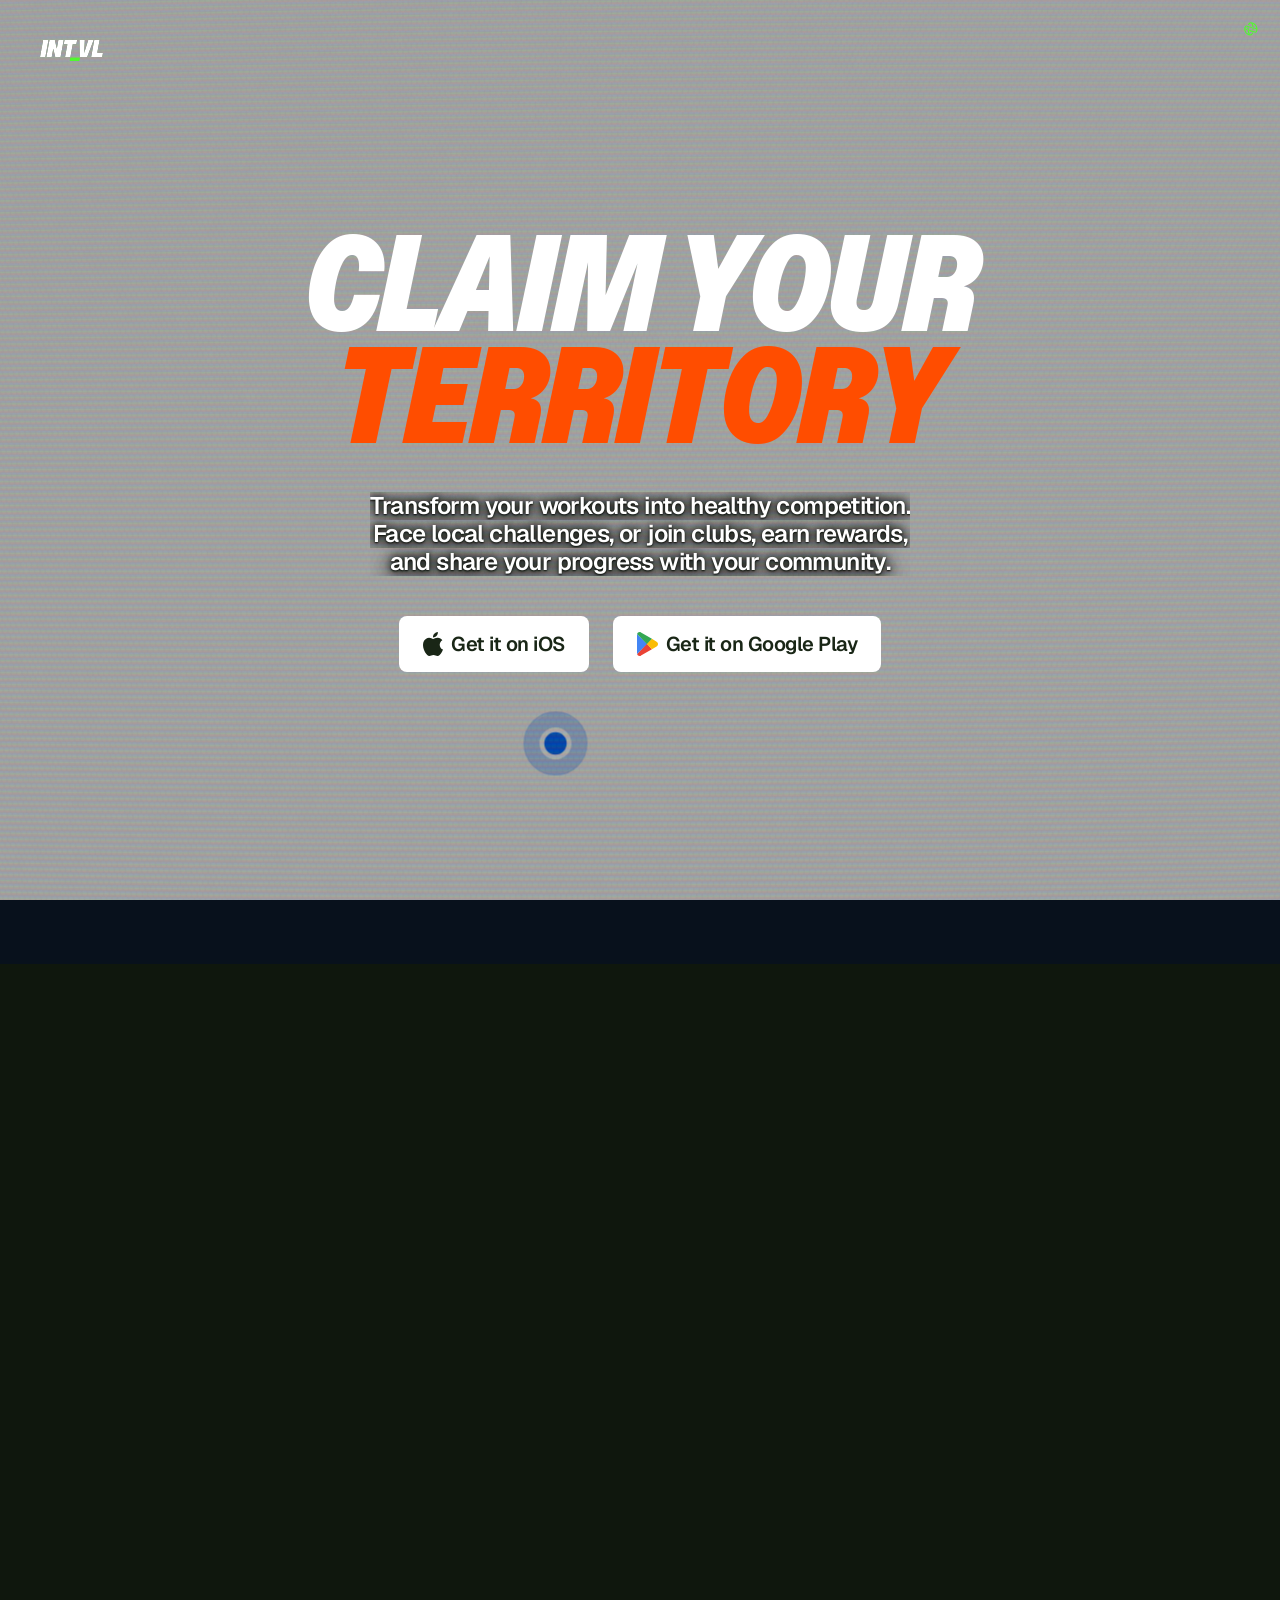
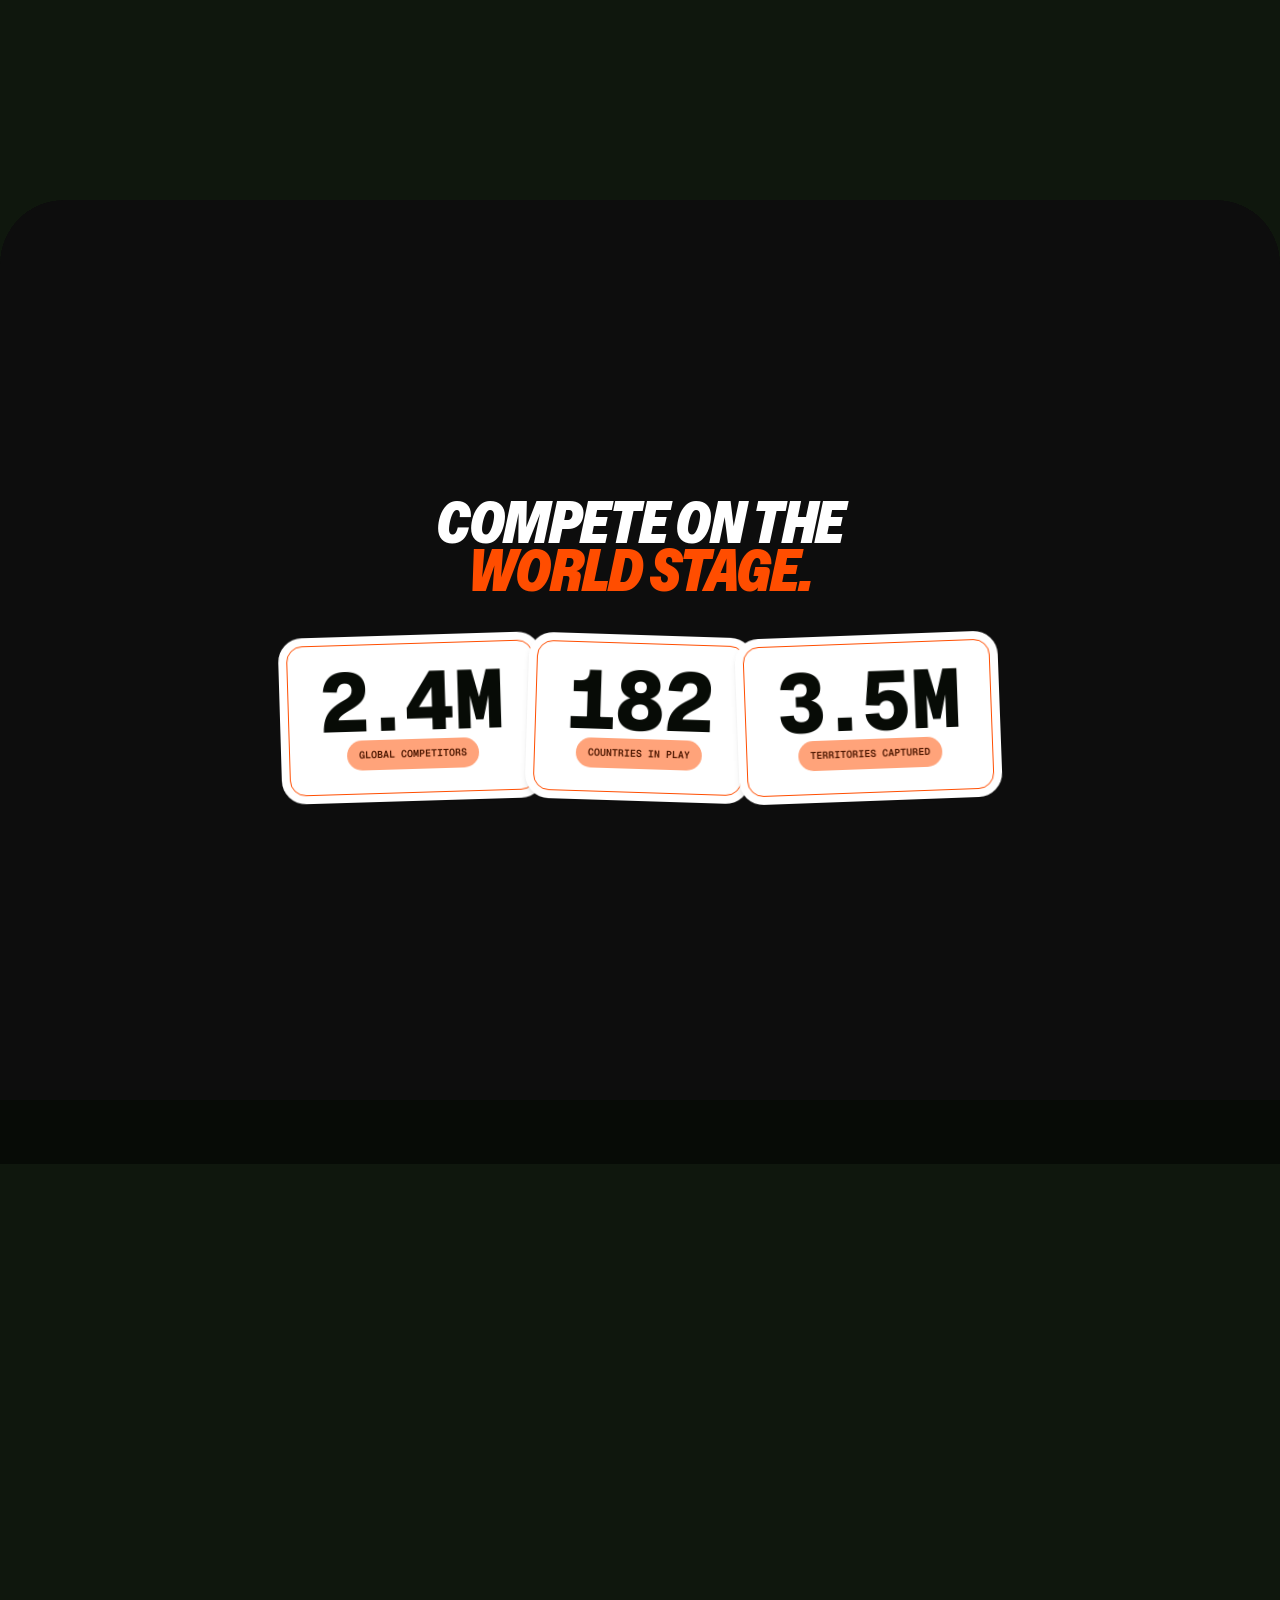
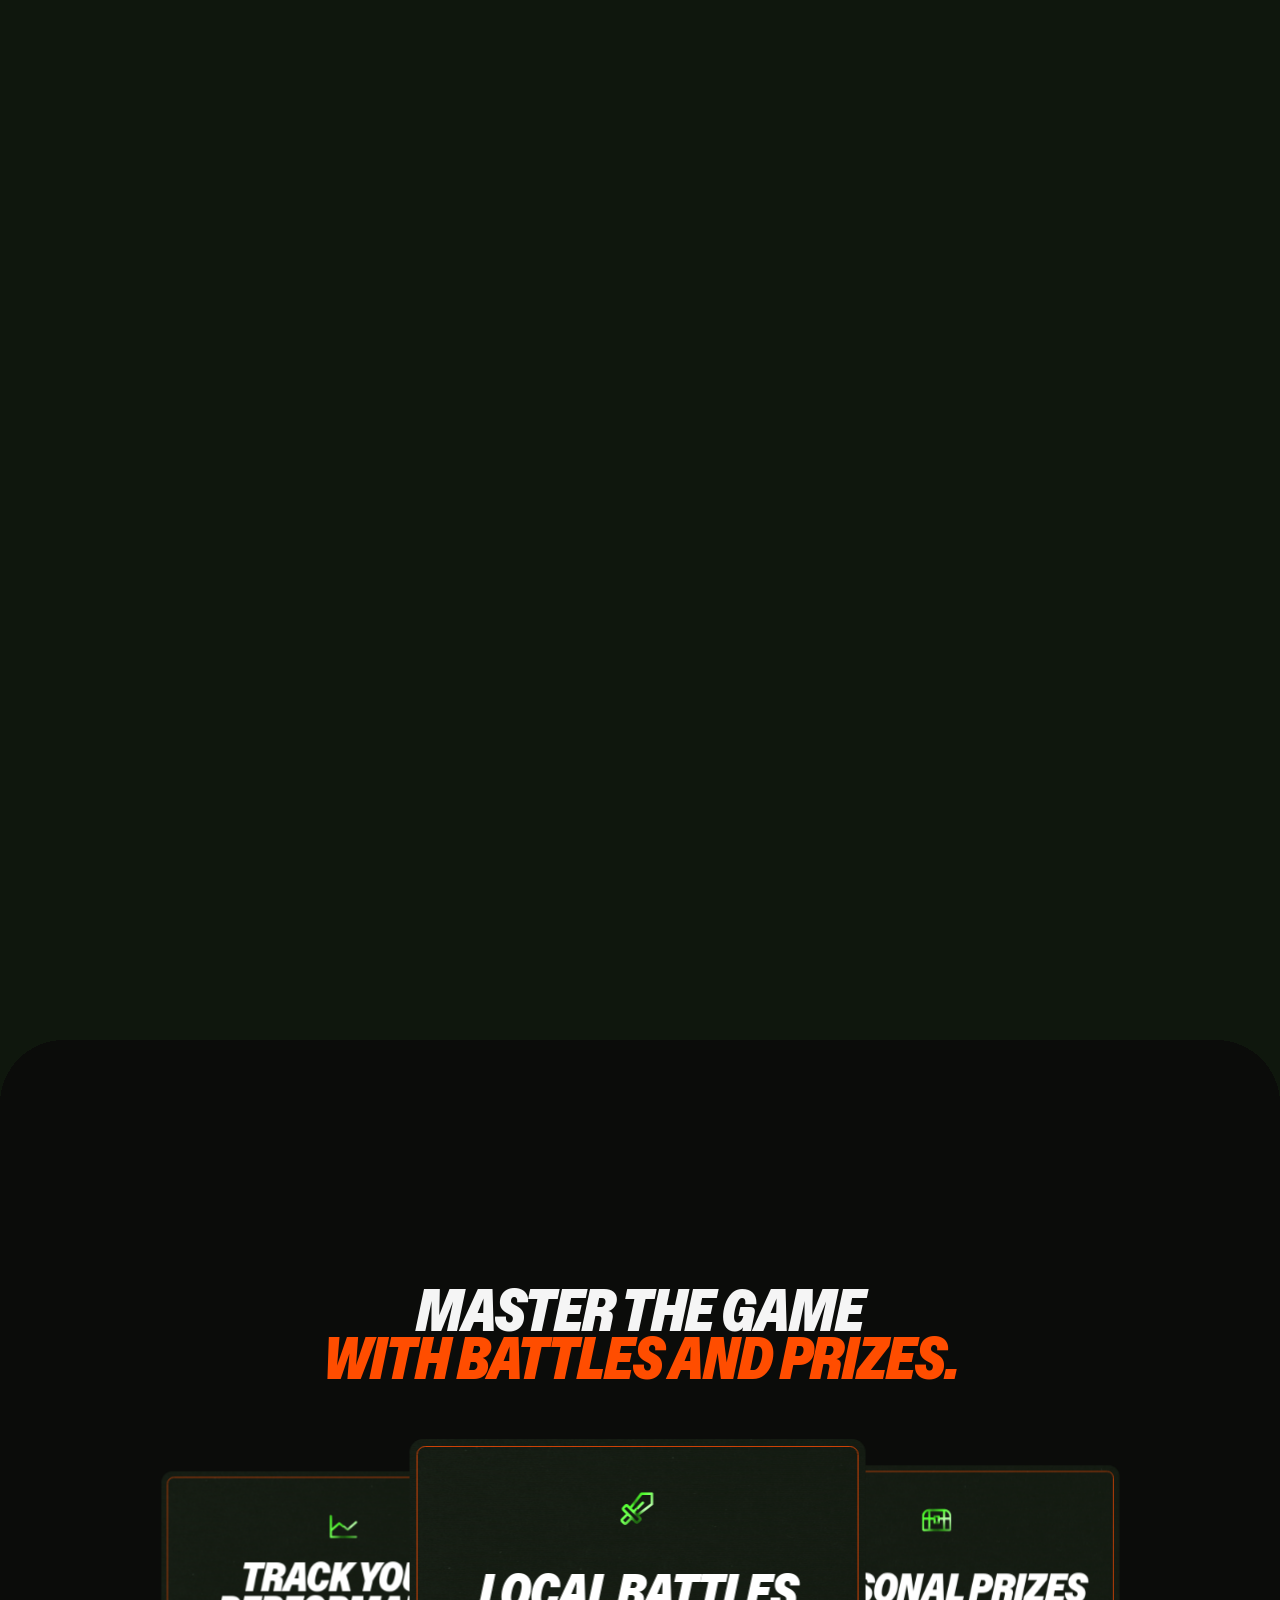
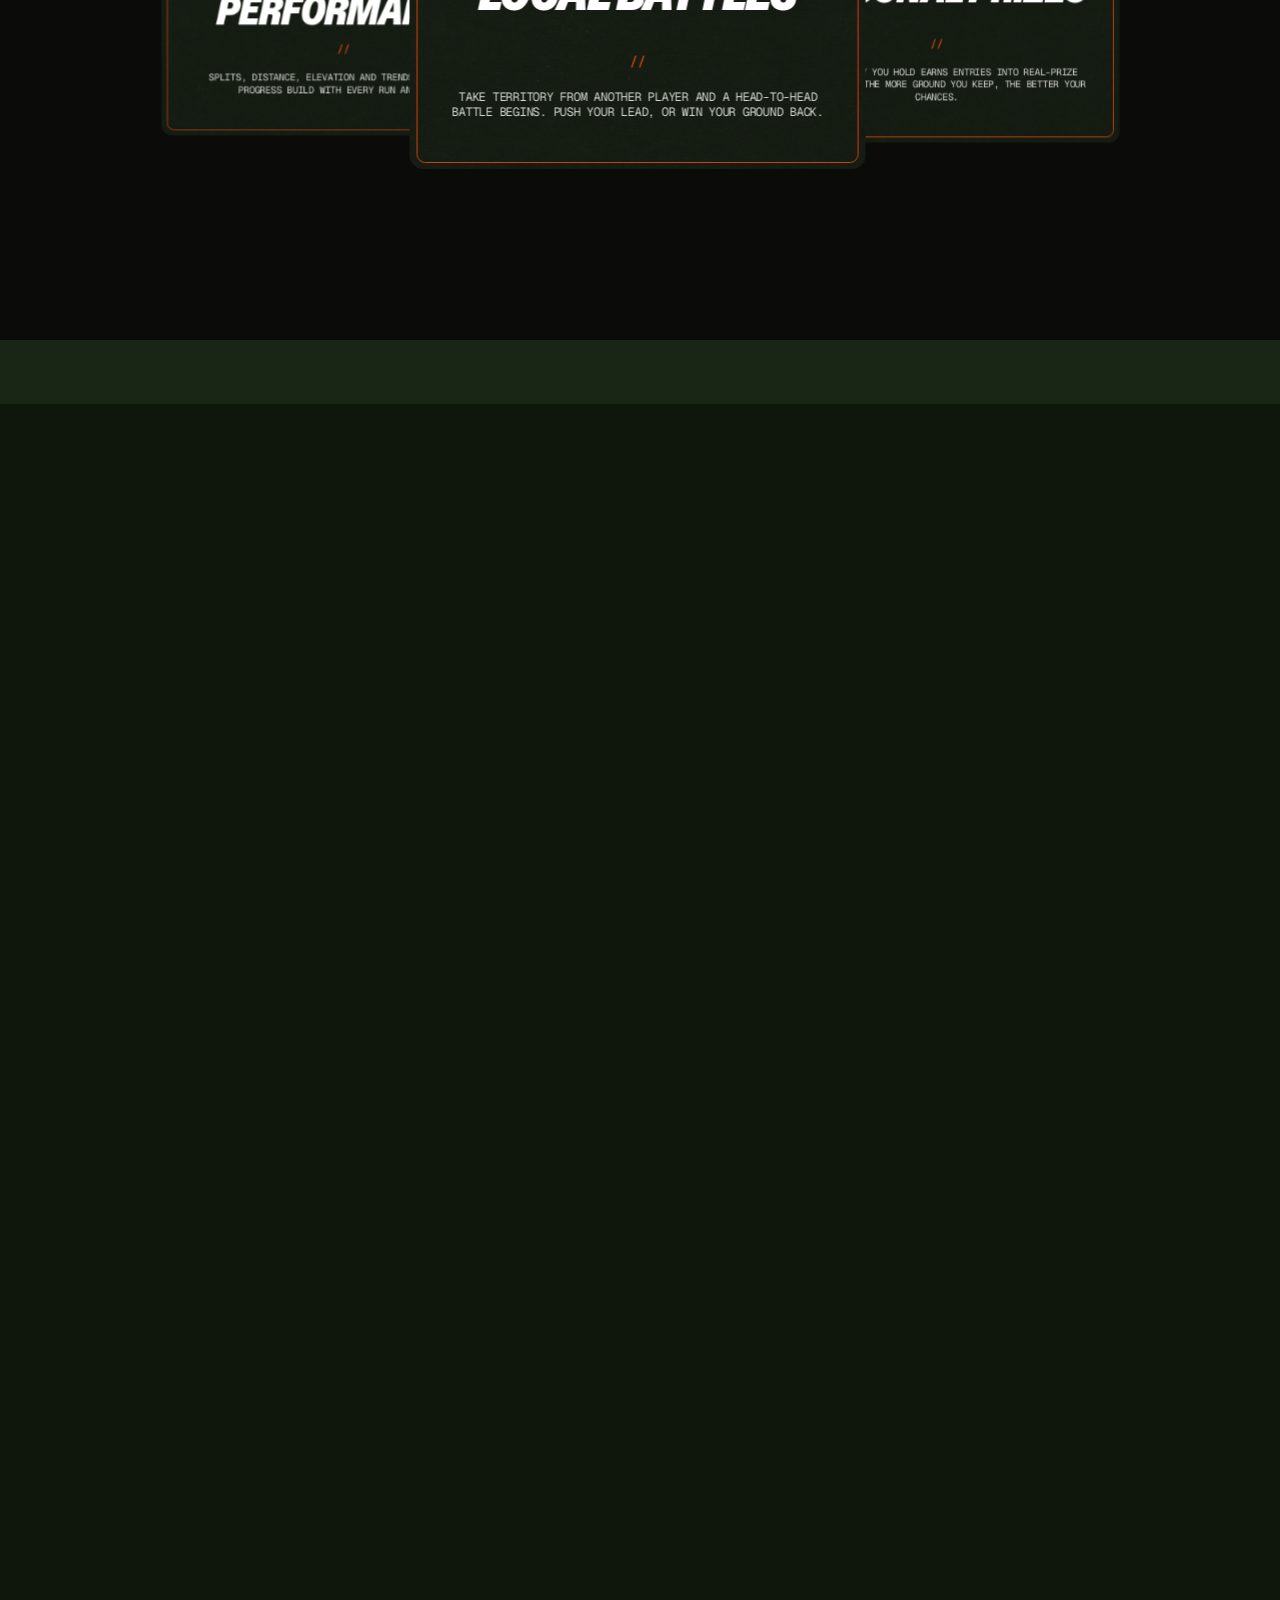
==== commit 71ff0c4e: "Fix image loading for static 8me.in deployment - Rewrite Next.js image optimizer proxy URLs to direc" ====
--- a/website/index.html
+++ b/website/index.html
@@ -12,7 +12,7 @@
     }
   } catch {}
 })();
-</script><svg class="pointer-events-none fixed inset-0 z-50 h-full w-full motion-reduce:hidden" aria-hidden="true"><defs><mask id="intro-punch"><rect width="100%" height="100%" fill="white"></rect><g class="intro-hole" transform="scale(0)"><rect x="-50" y="-17.5" width="100" height="35" fill="black"></rect></g></mask></defs><g class="intro-masked"><rect class="fill-ground-600" width="100%" height="100%"></rect><g class="intro-glyph" transform="scale(0)"><rect class="fill-signal-400" x="-50" y="-17.5" width="100" height="35"></rect></g></g></svg><div class="pointer-events-none fixed inset-0 z-50 overflow-hidden" aria-hidden="true"><div class="bg-signal-400 absolute inset-x-0 top-0 hidden will-change-transform"></div><div class="bg-signal-400 absolute inset-x-0 bottom-0 hidden will-change-transform"></div></div><div data-stack-cards=""><section class="stack-card sticky top-0 h-[100lvh]" style="z-index:0"><div class="stack-card-inner h-[100svh] origin-top overflow-hidden will-change-transform "><div class="relative h-full overflow-hidden bg-neutral-50"><div class="absolute inset-0 will-change-transform"><div class="absolute"><img alt="" loading="lazy" decoding="async" data-nimg="fill" class="object-cover" style="position:absolute;height:100%;width:100%;left:0;top:0;right:0;bottom:0;color:transparent" sizes="(orientation: portrait) 320vw, 100vw" srcSet="_next/mapdbb2.jpg 640w, _next/mapdbb2.jpg 750w, _next/mapdbb2.jpg 828w, _next/mapdbb2.jpg 1080w, _next/mapdbb2.jpg 1200w, _next/mapdbb2.jpg 1920w, _next/mapdbb2.jpg 2048w, _next/mapdbb2.jpg 3000w, _next/mapdbb2.jpg 3240w, _next/mapdbb2.jpg 3840w" src="_next/mapdbb2.jpg?url=%2F_next%2Fstatic%2Fmedia%2Fmap.c90f0abb.webp&amp;w=3840&amp;q=75"/><svg class="absolute inset-0 h-full w-full" viewBox="0 0 2772 1926" preserveAspectRatio="none" aria-hidden="true"><defs><linearGradient id="territoryValidFill" x1="0" y1="0" x2="0" y2="1"><stop offset="0" stop-color="#50F82E" stop-opacity="0"></stop><stop offset="1" stop-color="#50F82E" stop-opacity="0.5"></stop></linearGradient></defs><path d="M1203 1470 L1203 1422 L1178 1418 L1178 1398 L1184 1377 L1238 1247 L1227 1234 L1202 1223 L1207 1202 L1214 1144 L1229 1129 L1251 1129 L1294 1086 L1324 1084 L1390 1064 L1398 1056 L1408 1078 L1411 1126 L1384 1153 L1375 1180 L1375 1200 L1388 1224 L1391 1251 L1393 1417 L1388 1427 L1380 1444 L1307 1443 L1304 1457 L1271 1456 L1267 1471 L1203 1470 Z" fill="#0066FF" fill-opacity="0.12" style="opacity:0"></path><path d="M1203 1470 L1203 1422 L1178 1418 L1178 1398 L1184 1377 L1238 1247 L1227 1234 L1202 1223 L1207 1202 L1214 1144 L1229 1129 L1251 1129 L1294 1086 L1324 1084 L1390 1064 L1398 1056 L1408 1078 L1411 1126 L1384 1153 L1375 1180 L1375 1200 L1388 1224 L1391 1251 L1393 1417 L1388 1427 L1380 1444 L1307 1443 L1304 1457 L1271 1456 L1267 1471 L1203 1470 Z" fill="url(#territoryValidFill)" style="opacity:0"></path><path d="M1203 1470 L1203 1422 L1178 1418 L1178 1398 L1184 1377 L1238 1247 L1227 1234 L1202 1223 L1207 1202 L1214 1144 L1229 1129 L1251 1129 L1294 1086 L1324 1084 L1390 1064 L1398 1056 L1408 1078 L1411 1126 L1384 1153 L1375 1180 L1375 1200 L1388 1224 L1391 1251 L1393 1417 L1388 1427 L1380 1444 L1307 1443 L1304 1457 L1271 1456 L1267 1471 L1203 1470" fill="none" stroke="#FFFFFF" stroke-width="11" stroke-linecap="round" stroke-linejoin="round" pathLength="1" stroke-dasharray="1" style="stroke-dashoffset:1;opacity:0"></path><path d="M1203 1470 L1203 1422 L1178 1418 L1178 1398 L1184 1377 L1238 1247 L1227 1234 L1202 1223 L1207 1202 L1214 1144 L1229 1129 L1251 1129 L1294 1086 L1324 1084 L1390 1064 L1398 1056 L1408 1078 L1411 1126 L1384 1153 L1375 1180 L1375 1200 L1388 1224 L1391 1251 L1393 1417 L1388 1427 L1380 1444 L1307 1443 L1304 1457 L1271 1456 L1267 1471 L1203 1470" fill="none" stroke="#0066FF" stroke-width="6" stroke-linecap="round" stroke-linejoin="round" pathLength="1" stroke-dasharray="1" style="stroke-dashoffset:1;opacity:0"></path><path d="M1203 1470 L1203 1422 L1178 1418 L1178 1398 L1184 1377 L1238 1247 L1227 1234 L1202 1223 L1207 1202 L1214 1144 L1229 1129 L1251 1129 L1294 1086 L1324 1084 L1390 1064 L1398 1056 L1408 1078 L1411 1126 L1384 1153 L1375 1180 L1375 1200 L1388 1224 L1391 1251 L1393 1417 L1388 1427 L1380 1444 L1307 1443 L1304 1457 L1271 1456 L1267 1471 L1203 1470" fill="none" stroke="#50F82E" stroke-width="6" stroke-linecap="round" stroke-linejoin="round" pathLength="1" stroke-dasharray="1" style="stroke-dashoffset:1;opacity:0"></path><g transform="translate(1203 1470) rotate(45)" style="opacity:0;transition:opacity 0.2s"><rect x="-11" y="-11" width="22" height="22" rx="4" fill="#99C2FF" stroke="#0066FF" stroke-width="4"></rect><rect x="-11" y="-11" width="22" height="22" rx="4" fill="#B9FCAB" stroke="#50F82E" stroke-width="4" style="opacity:0"></rect></g></svg></div></div><div class="pointer-events-none absolute will-change-transform" style="opacity:0;visibility:hidden"></div><div class="absolute left-0 top-0 w-full origin-top-left will-change-transform" style="aspect-ratio:4490 / 2560"><img alt="" decoding="async" data-nimg="fill" style="position:absolute;height:100%;width:100%;left:0;top:0;right:0;bottom:0;color:transparent" sizes="250vw" srcSet="_next/static/media/heroGlobe.c6079214.webp 16w, _next/static/media/heroGlobe.c6079214.webp 32w, _next/static/media/heroGlobe.c6079214.webp 48w, _next/static/media/heroGlobe.c6079214.webp 64w, _next/static/media/heroGlobe.c6079214.webp 96w, _next/static/media/heroGlobe.c6079214.webp 128w, _next/static/media/heroGlobe.c6079214.webp 256w, _next/static/media/heroGlobe.c6079214.webp 384w, _next/static/media/heroGlobe.c6079214.webp 640w, _next/static/media/heroGlobe.c6079214.webp 750w, _next/static/media/heroGlobe.c6079214.webp 828w, _next/static/media/heroGlobe.c6079214.webp 1080w, _next/static/media/heroGlobe.c6079214.webp 1200w, _next/static/media/heroGlobe.c6079214.webp 1920w, _next/static/media/heroGlobe.c6079214.webp 2048w, _next/static/media/heroGlobe.c6079214.webp 3000w, _next/static/media/heroGlobe.c6079214.webp 3240w, _next/static/media/heroGlobe.c6079214.webp 3840w" src="_next/heroGlobee458.jpg?url=%2F_next%2Fstatic%2Fmedia%2FheroGlobe.c6079214.webp&amp;w=3840&amp;q=75"/></div><canvas class="pointer-events-none absolute inset-0 h-full w-full" aria-hidden="true"></canvas><div class="pointer-events-none absolute left-0 top-0 will-change-transform" style="opacity:0"><svg width="64" height="64" viewBox="0 0 80 80" fill="none" aria-hidden="true" xmlns="http://www.w3.org/2000/svg"><circle cx="40" cy="40" r="38" fill="rgba(0,102,255,0.25)"></circle><circle cx="40" cy="40" r="39" stroke="#0066FF" stroke-opacity="0.3" stroke-width="2"></circle><circle cx="40" cy="40" r="17" fill="#0066FF" stroke="#FFFFFF" stroke-width="6"></circle></svg><div class="absolute inset-0" style="opacity:0"><svg width="64" height="64" viewBox="0 0 80 80" fill="none" aria-hidden="true" xmlns="http://www.w3.org/2000/svg"><circle cx="40" cy="40" r="38" fill="rgba(80,248,46,0.25)"></circle><circle cx="40" cy="40" r="39" stroke="#50F82E" stroke-opacity="0.3" stroke-width="2"></circle><circle cx="40" cy="40" r="17" fill="#50F82E" stroke="#FFFFFF" stroke-width="6"></circle></svg></div></div><div class="pointer-events-none absolute inset-0 will-change-transform"><div aria-hidden="true" class="pointer-events-none absolute inset-0 overflow-hidden opacity-10"><img alt="" fetchPriority="low" loading="lazy" decoding="async" data-nimg="fill" class="object-cover" style="position:absolute;height:100%;width:100%;left:0;top:0;right:0;bottom:0;color:transparent;transform:scale(1)" src="_next/static/media/textureOverlay.f75aafc8.webp"/></div></div><div class="pointer-events-none absolute will-change-transform" style="opacity:0;visibility:hidden"><img alt="" loading="lazy" decoding="async" data-nimg="fill" class="object-fill" style="position:absolute;height:100%;width:100%;left:0;top:0;right:0;bottom:0;color:transparent" sizes="120vw" srcSet="_next/phoneHand42ea.jpg 828w, _next/phoneHand42ea.jpg 1080w, _next/phoneHand42ea.jpg 1200w, _next/phoneHand42ea.jpg 1920w, _next/phoneHand42ea.jpg 2048w, _next/phoneHand42ea.jpg 3000w, _next/phoneHand42ea.jpg 3240w, _next/phoneHand42ea.jpg 3840w" src="_next/phoneHand42ea.jpg?url=%2F_next%2Fstatic%2Fmedia%2FphoneHand.dbd573cd.webp&amp;w=3840&amp;q=75"/><div class="absolute overflow-hidden" style="left:40.305%;top:25.489999999999995%;width:18.73%;height:50.86000000000001%;border-radius:14.2% / 6.5394432107886065%"><div class="absolute inset-x-0 bottom-0" style="opacity:0"><img alt="" loading="lazy" width="282" height="197" decoding="async" data-nimg="1" class="h-auto w-full" style="color:transparent" sizes="20vw" srcSet="_next/drawerc277.png 128w, _next/drawerc277.png 256w, _next/drawerc277.png 384w, _next/drawerc277.png 640w, _next/drawerc277.png 750w, _next/drawerc277.png 828w, _next/drawerc277.png 1080w, _next/drawerc277.png 1200w, _next/drawerc277.png 1920w, _next/drawerc277.png 2048w, _next/drawerc277.png 3000w, _next/drawerc277.png 3240w, _next/drawerc277.png 3840w" src="_next/drawerc277.png?url=%2F_next%2Fstatic%2Fmedia%2Fdrawer.058a24c5.png&amp;w=3840&amp;q=75"/></div></div></div><div class="absolute inset-0 will-change-transform"><div class="pointer-events-none absolute inset-0 bg-neutral-950/30"></div><div class="relative flex h-full flex-col items-center justify-center gap-[clamp(1.25rem,5svh,2.5rem)] px-6 py-16 text-center"><div aria-hidden="true" class="ios-safari-chrome-top-4 pointer-events-none absolute inset-x-2 top-2" style="clip-path:inset(0 50% 0 0);mask-image:linear-gradient(to bottom, black 12svh, transparent 40svh);-webkit-mask-image:linear-gradient(to bottom, black 12svh, transparent 40svh)"><img src="_next/static/media/frameDesktop.afb4f284.svg" alt="" class="hidden w-full sm:block"/><img src="_next/static/media/frameMobile.719bec4e.svg" alt="" class="w-full sm:hidden"/></div><div aria-hidden="true" class="ios-safari-chrome-top-4 pointer-events-none absolute inset-x-2 top-2" style="clip-path:inset(0 0 0 50%);mask-image:linear-gradient(to bottom, black 12svh, transparent 60svh);-webkit-mask-image:linear-gradient(to bottom, black 12svh, transparent 60svh)"><img src="_next/static/media/frameDesktop.afb4f284.svg" alt="" class="hidden w-full sm:block"/><img src="_next/static/media/frameMobile.719bec4e.svg" alt="" class="w-full sm:hidden"/></div><div aria-hidden="true" class="ios-safari-chrome-top-4 pointer-events-none absolute inset-x-2 top-2"><div class="relative hidden w-full sm:block" style="aspect-ratio:1713 / 1072.97"><div class="absolute" style="left:97.606%;top:1.491%;width:1.401%"><svg width="24" height="24" viewBox="0 0 24 24" fill="none" aria-hidden="true" xmlns="http://www.w3.org/2000/svg" style="width:100%;height:auto"><path d="M3.77954 8.88647C4.33472 7.67015 5.72951 7.30956 6.84546 7.64502L12.959 9.47974C13.3428 9.59496 13.5604 9.99972 13.4453 10.3835C13.3301 10.7674 12.9254 10.9851 12.5415 10.8699L6.42798 9.03516L6.42725 9.03442C5.85141 8.86146 5.34452 9.07154 5.13745 9.41821L5.1001 9.48926C4.81441 10.1157 4.62123 10.7892 4.53247 11.4946L6.22949 12.0608C6.60965 12.1875 6.81531 12.5983 6.68872 12.9785C6.562 13.3587 6.15116 13.5643 5.771 13.4377L4.50684 13.0159C4.56069 13.5941 4.68511 14.1522 4.87305 14.6821L4.99097 14.9905L5.09717 15.2358C5.86173 16.9179 7.28182 18.2659 9.05078 18.9756C8.69969 18.3535 8.40373 17.6158 8.17114 16.8032C7.75993 15.367 7.52441 13.6439 7.52441 11.8015C7.52442 11.3434 7.53935 10.8923 7.56763 10.4524C7.5935 10.0526 7.93835 9.74931 8.33813 9.7749C8.73811 9.80061 9.04134 10.1462 9.01562 10.5461C8.98936 10.9549 8.97608 11.3746 8.97607 11.8015C8.97607 13.5268 9.19709 15.1134 9.56641 16.4033C9.86662 17.4522 10.2544 18.2704 10.6702 18.8093C11.0661 19.3225 11.4193 19.4993 11.6919 19.519C11.7202 19.5198 11.7485 19.5201 11.7769 19.5205C12.0027 19.5099 12.2819 19.3939 12.603 19.0583C12.9423 18.7038 13.28 18.1525 13.5764 17.4133C13.7256 17.0413 14.1485 16.8606 14.5205 17.0098C14.8923 17.1589 15.073 17.5813 14.9241 17.9531C14.5858 18.7968 14.1616 19.5291 13.6519 20.0618C13.2263 20.5064 12.7079 20.8414 12.113 20.9421C12.0458 20.9628 11.9747 20.9751 11.9006 20.9751C11.8676 20.9751 11.8347 20.9732 11.8018 20.9729C11.7823 20.9734 11.7628 20.9751 11.7432 20.9751C11.6931 20.9751 11.6436 20.9725 11.5945 20.9692C7.98942 20.8506 4.91707 18.6456 3.64697 15.5398C3.24479 14.5569 3.02441 13.4856 3.02441 12.3662C3.02441 12.2701 3.02631 12.1744 3.02954 12.0791C3.02116 12.004 3.02423 11.9268 3.04053 11.8499C3.10461 10.8013 3.36213 9.80181 3.77954 8.88647Z" fill="#50F82E"></path><path d="M12.0002 3.02344C12.113 3.02344 12.2226 3.03415 12.3291 3.05273C15.9784 3.33382 19.0524 5.63393 20.3359 8.81836C20.7491 9.84371 20.9761 10.9598 20.9761 12.1252C20.9761 13.4335 20.6904 14.6781 20.1763 15.8035C19.5977 17.0701 18.1405 17.4486 16.9697 17.0984L10.3069 15.1025C9.92297 14.9875 9.70488 14.5834 9.81982 14.1995C9.93481 13.8156 10.3391 13.5976 10.7229 13.7124L17.3857 15.7083L17.511 15.7405C18.1316 15.8748 18.6693 15.6105 18.8564 15.2007C19.2071 14.4332 19.427 13.5998 19.4973 12.7244C19.4223 12.7241 19.346 12.7127 19.271 12.6877L17.021 11.9377C16.6408 11.811 16.4352 11.4002 16.5618 11.02C16.6885 10.6399 17.0993 10.4342 17.4795 10.5608L19.4673 11.2229C19.388 10.5737 19.2268 9.94945 18.9897 9.36108C18.1852 7.365 16.5305 5.7683 14.4465 4.99072C14.5743 5.24203 14.6921 5.51044 14.7996 5.79199C15.3814 7.31588 15.7261 9.37236 15.7261 11.6074C15.7261 12.0086 15.7148 12.4032 15.6931 12.7896C15.6707 13.1897 15.3279 13.4961 14.9277 13.4736C14.5278 13.451 14.2221 13.1089 14.2444 12.709C14.2645 12.35 14.2744 11.9821 14.2744 11.6074C14.2744 9.503 13.9478 7.62997 13.4438 6.30981C13.1909 5.64731 12.9072 5.16089 12.6294 4.85303C12.4271 4.62894 12.2587 4.53094 12.1292 4.49414C11.9458 4.48198 11.7607 4.4751 11.574 4.4751C11.3092 4.4751 11.0015 4.59283 10.6599 4.91821C10.3146 5.24716 9.97005 5.75787 9.66309 6.44531C9.49968 6.81128 9.07032 6.97565 8.70435 6.81226C8.33841 6.64883 8.17401 6.21947 8.3374 5.85352C8.69325 5.05657 9.13446 4.3672 9.65942 3.86719C10.1882 3.36364 10.8361 3.02344 11.574 3.02344C11.6853 3.02344 11.7961 3.02558 11.9065 3.0293C11.9372 3.02534 11.9685 3.02344 12.0002 3.02344Z" fill="#50F82E"></path></svg></div></div><div class="relative w-full sm:hidden" style="aspect-ratio:399.544 / 1072.57"><div class="absolute" style="left:90.604%;top:1.492%;width:6.007%"><svg width="24" height="24" viewBox="0 0 24 24" fill="none" aria-hidden="true" xmlns="http://www.w3.org/2000/svg" style="width:100%;height:auto"><path d="M3.77954 8.88647C4.33472 7.67015 5.72951 7.30956 6.84546 7.64502L12.959 9.47974C13.3428 9.59496 13.5604 9.99972 13.4453 10.3835C13.3301 10.7674 12.9254 10.9851 12.5415 10.8699L6.42798 9.03516L6.42725 9.03442C5.85141 8.86146 5.34452 9.07154 5.13745 9.41821L5.1001 9.48926C4.81441 10.1157 4.62123 10.7892 4.53247 11.4946L6.22949 12.0608C6.60965 12.1875 6.81531 12.5983 6.68872 12.9785C6.562 13.3587 6.15116 13.5643 5.771 13.4377L4.50684 13.0159C4.56069 13.5941 4.68511 14.1522 4.87305 14.6821L4.99097 14.9905L5.09717 15.2358C5.86173 16.9179 7.28182 18.2659 9.05078 18.9756C8.69969 18.3535 8.40373 17.6158 8.17114 16.8032C7.75993 15.367 7.52441 13.6439 7.52441 11.8015C7.52442 11.3434 7.53935 10.8923 7.56763 10.4524C7.5935 10.0526 7.93835 9.74931 8.33813 9.7749C8.73811 9.80061 9.04134 10.1462 9.01562 10.5461C8.98936 10.9549 8.97608 11.3746 8.97607 11.8015C8.97607 13.5268 9.19709 15.1134 9.56641 16.4033C9.86662 17.4522 10.2544 18.2704 10.6702 18.8093C11.0661 19.3225 11.4193 19.4993 11.6919 19.519C11.7202 19.5198 11.7485 19.5201 11.7769 19.5205C12.0027 19.5099 12.2819 19.3939 12.603 19.0583C12.9423 18.7038 13.28 18.1525 13.5764 17.4133C13.7256 17.0413 14.1485 16.8606 14.5205 17.0098C14.8923 17.1589 15.073 17.5813 14.9241 17.9531C14.5858 18.7968 14.1616 19.5291 13.6519 20.0618C13.2263 20.5064 12.7079 20.8414 12.113 20.9421C12.0458 20.9628 11.9747 20.9751 11.9006 20.9751C11.8676 20.9751 11.8347 20.9732 11.8018 20.9729C11.7823 20.9734 11.7628 20.9751 11.7432 20.9751C11.6931 20.9751 11.6436 20.9725 11.5945 20.9692C7.98942 20.8506 4.91707 18.6456 3.64697 15.5398C3.24479 14.5569 3.02441 13.4856 3.02441 12.3662C3.02441 12.2701 3.02631 12.1744 3.02954 12.0791C3.02116 12.004 3.02423 11.9268 3.04053 11.8499C3.10461 10.8013 3.36213 9.80181 3.77954 8.88647Z" fill="#50F82E"></path><path d="M12.0002 3.02344C12.113 3.02344 12.2226 3.03415 12.3291 3.05273C15.9784 3.33382 19.0524 5.63393 20.3359 8.81836C20.7491 9.84371 20.9761 10.9598 20.9761 12.1252C20.9761 13.4335 20.6904 14.6781 20.1763 15.8035C19.5977 17.0701 18.1405 17.4486 16.9697 17.0984L10.3069 15.1025C9.92297 14.9875 9.70488 14.5834 9.81982 14.1995C9.93481 13.8156 10.3391 13.5976 10.7229 13.7124L17.3857 15.7083L17.511 15.7405C18.1316 15.8748 18.6693 15.6105 18.8564 15.2007C19.2071 14.4332 19.427 13.5998 19.4973 12.7244C19.4223 12.7241 19.346 12.7127 19.271 12.6877L17.021 11.9377C16.6408 11.811 16.4352 11.4002 16.5618 11.02C16.6885 10.6399 17.0993 10.4342 17.4795 10.5608L19.4673 11.2229C19.388 10.5737 19.2268 9.94945 18.9897 9.36108C18.1852 7.365 16.5305 5.7683 14.4465 4.99072C14.5743 5.24203 14.6921 5.51044 14.7996 5.79199C15.3814 7.31588 15.7261 9.37236 15.7261 11.6074C15.7261 12.0086 15.7148 12.4032 15.6931 12.7896C15.6707 13.1897 15.3279 13.4961 14.9277 13.4736C14.5278 13.451 14.2221 13.1089 14.2444 12.709C14.2645 12.35 14.2744 11.9821 14.2744 11.6074C14.2744 9.503 13.9478 7.62997 13.4438 6.30981C13.1909 5.64731 12.9072 5.16089 12.6294 4.85303C12.4271 4.62894 12.2587 4.53094 12.1292 4.49414C11.9458 4.48198 11.7607 4.4751 11.574 4.4751C11.3092 4.4751 11.0015 4.59283 10.6599 4.91821C10.3146 5.24716 9.97005 5.75787 9.66309 6.44531C9.49968 6.81128 9.07032 6.97565 8.70435 6.81226C8.33841 6.64883 8.17401 6.21947 8.3374 5.85352C8.69325 5.05657 9.13446 4.3672 9.65942 3.86719C10.1882 3.36364 10.8361 3.02344 11.574 3.02344C11.6853 3.02344 11.7961 3.02558 11.9065 3.0293C11.9372 3.02534 11.9685 3.02344 12.0002 3.02344Z" fill="#50F82E"></path></svg></div></div></div><h1 class="font-display text-display-hero uppercase"><span class="hero-l1 text-ground-100 block"><span class="inline-block"><span class="hero-char -mx-[0.3em] inline-block px-[0.3em]">C</span><span class="hero-char -mx-[0.3em] inline-block px-[0.3em]">l</span><span class="hero-char -mx-[0.3em] inline-block px-[0.3em]">a</span><span class="hero-char -mx-[0.3em] inline-block px-[0.3em]">i</span><span class="hero-char -mx-[0.3em] inline-block px-[0.3em]">m</span></span> <span class="inline-block"><span class="hero-char -mx-[0.3em] inline-block px-[0.3em]">y</span><span class="hero-char -mx-[0.3em] inline-block px-[0.3em]">o</span><span class="hero-char -mx-[0.3em] inline-block px-[0.3em]">u</span><span class="hero-char -mx-[0.3em] inline-block px-[0.3em]">r</span></span></span><span class="hero-l2 text-signal-400 block"><span class="inline-block"><span class="hero-char -mx-[0.3em] inline-block px-[0.3em]">t</span><span class="hero-char -mx-[0.3em] inline-block px-[0.3em]">e</span><span class="hero-char -mx-[0.3em] inline-block px-[0.3em]">r</span><span class="hero-char -mx-[0.3em] inline-block px-[0.3em]">r</span><span class="hero-char -mx-[0.3em] inline-block px-[0.3em]">i</span><span class="hero-char -mx-[0.3em] inline-block px-[0.3em]">t</span><span class="hero-char -mx-[0.3em] inline-block px-[0.3em]">o</span><span class="hero-char -mx-[0.3em] inline-block px-[0.3em]">r</span><span class="hero-char -mx-[0.3em] inline-block px-[0.3em]">y</span></span></span></h1><p class="text-subheading text-ground-100 max-w-xl font-semibold tracking-tight" style="text-shadow:0 1px 2px #070B06, 0 0 7px #070B06, 0 0 16px #0F170D, 0 8px 28px #070B06, 0 12px 38px #070B06"><span class="hidden overflow-hidden md:block"><span class="hero-sub-line block">Transform your workouts into healthy competition.</span></span><span class="hidden overflow-hidden md:block"><span class="hero-sub-line block">Face local challenges, or join clubs, earn rewards,</span></span><span class="hidden overflow-hidden md:block"><span class="hero-sub-line block">and share your progress with your community.</span></span><span class="block overflow-hidden md:hidden"><span class="hero-sub-line block text-[length:clamp(15px,4.2vw,18px)] leading-[1.4] [text-wrap:balance]">Transform your workouts into healthy competition. Face local challenges, or join clubs, earn rewards, and share your progress with your community.</span></span></p><div class="flex flex-wrap items-center justify-center gap-6"><div class="hero-cta hero-cta-ios"><a href="https://play.8me.in" target="_blank" rel="noopener noreferrer" class="bg-ground-100 text-h4 sm:text-h3 text-ground-600 flex max-w-full items-center justify-center gap-2 rounded-sm px-5 py-3.5 font-semibold tracking-tight transition hover:opacity-85 active:scale-[0.98] sm:px-6 sm:py-4 "><svg width="20" height="24" viewBox="0 0 20 24" fill="none" aria-hidden="true" xmlns="http://www.w3.org/2000/svg"><path d="M16.7045 12.7631C16.7166 11.8432 16.9669 10.9413 17.4321 10.1412C17.8972 9.34108 18.5621 8.66885 19.3648 8.18702C18.8548 7.47597 18.1821 6.89081 17.4 6.478C16.6178 6.0652 15.7479 5.83613 14.8592 5.80898C12.9635 5.61471 11.1258 6.91644 10.1598 6.91644C9.17506 6.91644 7.68776 5.82827 6.08616 5.86044C5.05021 5.89311 4.04059 6.18722 3.15568 6.7141C2.27077 7.24099 1.54075 7.98268 1.03674 8.86691C-1.14648 12.5573 0.482005 17.9809 2.57338 20.964C3.61975 22.4247 4.84264 24.0564 6.44279 23.9985C8.00863 23.9351 8.59344 23.0237 10.4835 23.0237C12.3561 23.0237 12.9048 23.9985 14.5374 23.9617C16.2176 23.9351 17.2762 22.4945 18.2859 21.02C19.0377 19.9792 19.6162 18.8288 20 17.6116C19.0238 17.2085 18.1908 16.5338 17.6048 15.6716C17.0187 14.8094 16.7056 13.7979 16.7045 12.7631Z" fill="#192616"></path><path d="M13.6201 3.84713C14.5362 2.77343 14.9875 1.39335 14.8782 0C13.4786 0.143519 12.1857 0.796596 11.2572 1.82911C10.8033 2.33351 10.4556 2.92033 10.234 3.55601C10.0125 4.19168 9.92146 4.86375 9.96613 5.5338C10.6662 5.54084 11.3588 5.3927 11.9917 5.10054C12.6246 4.80838 13.1814 4.37982 13.6201 3.84713Z" fill="#192616"></path></svg>Play in browser</a></div><div class="hero-cta hero-cta-play"><a href="#" data-android-cta="true" class="bg-ground-100 text-h4 sm:text-h3 text-ground-600 flex max-w-full items-center justify-center gap-2 rounded-sm px-5 py-3.5 font-semibold tracking-tight transition hover:opacity-85 active:scale-[0.98] sm:px-6 sm:py-4 "><svg width="21" height="24" viewBox="0 0 21 24" fill="none" aria-hidden="true" xmlns="http://www.w3.org/2000/svg"><path d="M9.80482 11.4617L0.0896003 22.006C0.0905128 22.0078 0.0905127 22.0106 0.0914252 22.0125C0.389807 23.1574 1.41179 24 2.62539 24C3.11083 24 3.56616 23.8657 3.95671 23.6305L3.98773 23.6119L14.9229 17.1593L9.80482 11.4617Z" fill="#EA4335"></path><path d="M19.6331 9.66622L19.624 9.65969L14.9028 6.86127L9.58391 11.7014L14.9219 17.1582L19.6176 14.3878C20.4406 13.9324 21 13.045 21 12.0223C21 11.0052 20.4489 10.1225 19.6331 9.66622Z" fill="#FBBC04"></path><path d="M0.0894234 1.99335C0.0310244 2.21357 0 2.44498 0 2.68386V21.3164C0 21.5553 0.0310245 21.7867 0.0903359 22.006L10.1386 11.7314L0.0894234 1.99335Z" fill="#4285F4"></path><path d="M9.87715 11.9999L14.9049 6.85936L3.9825 0.383511C3.58557 0.139967 3.12203 0 2.62655 0C1.41295 0 0.389138 0.844472 0.0907557 1.99034C0.0907557 1.99128 0.0898438 1.99221 0.0898438 1.99314L9.87715 11.9999Z" fill="#34A853"></path></svg>Get it on Android</a></div></div></div></div><div class="ios-safari-chrome-logo-top absolute left-8 top-8 md:left-10 md:top-10"><svg width="64" height="22" viewBox="0 0 64 22" fill="none" role="img" aria-label="8ME" xmlns="http://www.w3.org/2000/svg"><path d="M29.8457 21.0209L30.4657 17.6289H39.7153L39.0954 21.0209H29.8457Z" fill="#50F82E"></path><path d="M5.3877 17.0811H0L3.11426 0H8.50195L5.3877 17.0811ZM16.7959 8.54102L18.3535 0H23.7207L20.6045 17.0811H15.2373L13.2588 8.81738L11.751 17.0811H6.35938L9.47559 0H14.8662L16.7959 8.54102ZM36.3682 4.37109H32.7559L30.4297 17.0811H25.0352L27.3613 4.37109H23.7236L24.5156 0H37.1602L36.3682 4.37109ZM44.1475 12.9365L48.2246 0H53.6865L47.1865 17.0811H39.748L39.4766 0H44.8145L44.1475 12.9365ZM57.2979 12.7109H63.0215L62.2314 17.0811H51.1299L54.2383 0H59.6162L57.2979 12.7109Z" fill="#103209"></path></svg><div class="absolute inset-0"><svg width="64" height="22" viewBox="0 0 64 22" fill="none" role="img" aria-label="8ME" xmlns="http://www.w3.org/2000/svg"><path d="M29.8457 21.0209L30.4657 17.6289H39.7153L39.0954 21.0209H29.8457Z" fill="#50F82E"></path><path d="M5.3877 17.0811H0L3.11426 0H8.50195L5.3877 17.0811ZM16.7959 8.54102L18.3535 0H23.7207L20.6045 17.0811H15.2373L13.2588 8.81738L11.751 17.0811H6.35938L9.47559 0H14.8662L16.7959 8.54102ZM36.3682 4.37109H32.7559L30.4297 17.0811H25.0352L27.3613 4.37109H23.7236L24.5156 0H37.1602L36.3682 4.37109ZM44.1475 12.9365L48.2246 0H53.6865L47.1865 17.0811H39.748L39.4766 0H44.8145L44.1475 12.9365ZM57.2979 12.7109H63.0215L62.2314 17.0811H51.1299L54.2383 0H59.6162L57.2979 12.7109Z" fill="#FFFFFF"></path></svg></div></div></div></div><div aria-hidden="true" class="stack-card-apron pointer-events-none absolute inset-x-0 -bottom-16 top-[93svh] -z-10" style="background:var(--hero-bottom-edge, #08111C)"></div><div class="stack-card-shade bg-ground-800 pointer-events-none absolute inset-0 opacity-0"></div></section><div class="stack-spacer" style="height:100svh" aria-hidden="true"></div><section class="stack-card sticky top-0 h-[100lvh]" style="z-index:1"><div class="stack-card-inner h-[100svh] origin-top overflow-hidden will-change-transform rounded-t-section"><div class="bg-ground-800 relative h-full overflow-hidden [--phone-bottom:calc(var(--phone-y)+var(--phone-h)/2)] [--phone-h:calc(var(--phone-w)*2.0951)] [--phone-w:min(20svh,36vw)] [--phone-x:70%] [--phone-y:40svh] [container-name:card] [container-type:size]"><div class="absolute inset-0 overflow-hidden z-0 bg-ground-100"><div class="relative h-full"><div aria-hidden="true" class="pointer-events-none absolute inset-0 md:hidden" style="mask-image:radial-gradient(ellipse 58% 72% at 100% 0%, rgb(0 0 0 / 0.6) 0%, rgb(0 0 0 / 0.45) 50%, rgb(0 0 0 / 0) 100%);-webkit-mask-image:radial-gradient(ellipse 58% 72% at 100% 0%, rgb(0 0 0 / 0.6) 0%, rgb(0 0 0 / 0.45) 50%, rgb(0 0 0 / 0) 100%)"><img alt="" loading="lazy" decoding="async" data-nimg="fill" class="object-cover" style="position:absolute;height:100%;width:100%;left:0;top:0;right:0;bottom:0;color:transparent" sizes="100vw" srcSet="_next/runRideMapTexture9139.jpg 640w, _next/runRideMapTexture9139.jpg 750w, _next/runRideMapTexture9139.jpg 828w, _next/runRideMapTexture9139.jpg 1080w, _next/runRideMapTexture9139.jpg 1200w, _next/runRideMapTexture9139.jpg 1920w, _next/runRideMapTexture9139.jpg 2048w, _next/runRideMapTexture9139.jpg 3000w, _next/runRideMapTexture9139.jpg 3240w, _next/runRideMapTexture9139.jpg 3840w" src="_next/runRideMapTexture9139.jpg?url=%2F_next%2Fstatic%2Fmedia%2FrunRideMapTexture.bacf92ae.jpg&amp;w=3840&amp;q=75"/></div><div aria-hidden="true" class="pointer-events-none absolute inset-0 hidden md:block" style="mask-image:linear-gradient(to right, rgb(0 0 0 / 0) 0%, rgb(0 0 0 / 0) 30%, rgb(0 0 0 / 0.1) 48%, rgb(0 0 0 / 0.3) 62%, rgb(0 0 0 / 0.45) 78%);-webkit-mask-image:linear-gradient(to right, rgb(0 0 0 / 0) 0%, rgb(0 0 0 / 0) 30%, rgb(0 0 0 / 0.1) 48%, rgb(0 0 0 / 0.3) 62%, rgb(0 0 0 / 0.45) 78%)"><img alt="" loading="lazy" decoding="async" data-nimg="fill" class="object-cover" style="position:absolute;height:100%;width:100%;left:0;top:0;right:0;bottom:0;color:transparent" sizes="100vw" srcSet="_next/runRideMapTexture9139.jpg 640w, _next/runRideMapTexture9139.jpg 750w, _next/runRideMapTexture9139.jpg 828w, _next/runRideMapTexture9139.jpg 1080w, _next/runRideMapTexture9139.jpg 1200w, _next/runRideMapTexture9139.jpg 1920w, _next/runRideMapTexture9139.jpg 2048w, _next/runRideMapTexture9139.jpg 3000w, _next/runRideMapTexture9139.jpg 3240w, _next/runRideMapTexture9139.jpg 3840w" src="_next/runRideMapTexture9139.jpg?url=%2F_next%2Fstatic%2Fmedia%2FrunRideMapTexture.bacf92ae.jpg&amp;w=3840&amp;q=75"/></div><div class="relative z-10 h-full will-change-transform" style="transform:translateY(48px)"><div class="grid h-full grid-rows-[var(--phone-bottom)_minmax(0,1fr)] px-4 md:absolute md:inset-y-0 md:left-[9.6%] md:flex md:w-[50%] md:flex-col md:justify-center md:px-0 xl:w-[40%]"><div class="pt-[max(6svh,32px)] md:contents"><h2 class="font-display text-display-md [@container_card_(min-height:720px)_and_(max-width:767.98px)]:text-display-lg md:text-display-lg xl:text-display-xl uppercase tracking-tight"><span class="text-ground-600">Run or ride,</span><br/><span class="text-signal-400">move your way.</span></h2><p class="text-paragraph [@container_card_(max-height:500px)_and_(max-width:767.98px)]:text-small-paragraph md:text-h3 text-ground-500 mt-2 max-w-[calc(var(--phone-x)-var(--phone-w)/2-12px)] md:ml-[20.7%] md:mt-8 md:max-w-[456px]">One game, two ways to play it. Runs and rides each have their own territory game, so every battle is fair - runners compete with runners, riders with riders. Switch your activity type whenever you like.</p></div><div class="flex h-full min-h-0 w-full flex-col justify-center pb-8 pt-3 md:mt-[8svh] md:block md:h-auto md:w-[48vw] md:max-w-[553px] md:pb-0 md:pt-0 xl:w-[32vw] [@container_card_(max-height:500px)_and_(max-width:767.98px)]:pb-4 [@container_card_(max-height:500px)_and_(max-width:767.98px)]:pt-1"><div class="relative isolate h-full min-h-0 w-full max-md:max-h-[176px] md:aspect-[553/279] md:h-auto"><svg data-rr-svg="true" viewBox="0 0 314 76" fill="none" aria-hidden="true" class="absolute inset-x-0 top-[49%] z-0 h-auto w-full -translate-y-1/2 overflow-visible md:hidden" style="opacity:0"><path d="M0 73.63H63.6088C78.9369 73.63 93.3432 71.44 102.38 67.73L200.62 27.4C209.657 23.69 224.063 21.5 239.391 21.5H314" class="stroke-signal-400" opacity="0.1" vector-effect="non-scaling-stroke"></path><path d="M0 53.63H63.6088C78.9369 53.63 93.3432 51.44 102.38 47.73L200.62 7.4C209.657 3.69 224.063 1.5 239.391 1.5H314" class="stroke-signal-400" opacity="0.1" vector-effect="non-scaling-stroke"></path><path d="M0 63.63H63.6088C78.9369 63.63 93.3432 61.44 102.38 57.73L200.62 17.4C209.657 13.69 224.063 11.5 239.391 11.5H314" class="stroke-signal-400" opacity="0.1" vector-effect="non-scaling-stroke"></path><path data-rr-trail="true" d="M0 63.63H63.6088C78.9369 63.63 93.3432 61.44 102.38 57.73L200.62 17.4C209.657 13.69 224.063 11.5 239.391 11.5H314" pathLength="1" stroke-dasharray="1" stroke-dashoffset="0.276" class="stroke-signal-400"></path><g data-rr-dot="true" transform="translate(208 14.37)"><circle r="7" class="stroke-signal-200" stroke-opacity="0.43" stroke-width="6"></circle><circle r="4" class="fill-signal-400"></circle></g></svg><svg data-rr-svg="true" viewBox="0 0 314 247" fill="none" aria-hidden="true" class="absolute left-[15.4%] top-[11.8%] hidden h-auto w-[56.8%] overflow-visible md:block" style="opacity:0"><path d="M34 246.5H70.6088C85.9369 246.5 100.343 239.179 109.38 226.798L207.62 92.2016C216.657 79.8206 231.063 72.5 246.391 72.5H282.5" class="stroke-signal-400" opacity="0.1" vector-effect="non-scaling-stroke"></path><path d="M22.5 174.5H46.6088C61.9369 174.5 76.3432 167.179 85.3799 154.798L183.62 20.2016C192.657 7.8206 207.063 0.5 222.391 0.5H242" class="stroke-signal-400" opacity="0.1" vector-effect="non-scaling-stroke"></path><path d="M0 207.5H63.6088C78.9369 207.5 93.3432 200.179 102.38 187.798L200.62 53.2016C209.657 40.8206 224.063 33.5 239.391 33.5H314" class="stroke-signal-400" opacity="0.1" vector-effect="non-scaling-stroke"></path><path data-rr-trail="true" d="M0 207.5H63.6088C78.9369 207.5 93.3432 200.179 102.38 187.798L200.62 53.2016C209.657 40.8206 224.063 33.5 239.391 33.5H314" pathLength="1" stroke-dasharray="1" stroke-dashoffset="0.276" class="stroke-signal-400"></path><g data-rr-dot="true" transform="translate(208 45.5)"><circle r="7" class="stroke-signal-200" stroke-opacity="0.43" stroke-width="6"></circle><circle r="4" class="fill-signal-400"></circle></g></svg><div class="absolute left-0 top-0 z-10 w-[46%] will-change-transform md:w-[37.6%]" style="opacity:0;transform:translateY(16px)"><div class="flex flex-col gap-2 md:gap-4 [@container_card_(max-height:620px)_and_(max-width:767.98px)]:gap-1 [@container_card_(max-width:360px)]:gap-1"><div class="text-ground-600 flex items-end gap-3"><svg viewBox="0 0 24 24" fill="none" aria-hidden="true" xmlns="http://www.w3.org/2000/svg" class="h-6 w-6 shrink-0"><path d="M21.6713 15.6216L18.9872 14.28C18.238 13.9085 17.6079 13.3345 17.1683 12.6232C16.7287 11.9118 16.4972 11.0915 16.5 10.2553V7.5C16.5 7.30109 16.421 7.11032 16.2803 6.96967C16.1397 6.82902 15.9489 6.75 15.75 6.75C14.5569 6.74876 13.413 6.27425 12.5694 5.43061C11.7257 4.58696 11.2512 3.44309 11.25 2.25C11.2499 2.11048 11.2108 1.97375 11.1373 1.8552C11.0637 1.73665 10.9585 1.64098 10.8335 1.57893C10.7086 1.51689 10.5688 1.49093 10.4298 1.50398C10.2909 1.51703 10.1584 1.56857 10.0472 1.65281L2.82469 7.125L2.80594 7.14C2.64257 7.27232 2.50885 7.4375 2.41344 7.62483C2.31803 7.81216 2.26306 8.01746 2.25209 8.2274C2.24113 8.43734 2.27443 8.64724 2.34981 8.84349C2.4252 9.03974 2.54099 9.21795 2.68969 9.36656L13.35 20.0306C13.4197 20.1003 13.5024 20.1555 13.5935 20.1931C13.6845 20.2307 13.7821 20.2501 13.8806 20.25H21C21.3978 20.25 21.7794 20.092 22.0607 19.8107C22.342 19.5294 22.5 19.1478 22.5 18.75V16.9631C22.5009 16.6844 22.4237 16.4111 22.2773 16.174C22.1308 15.9369 21.9209 15.7455 21.6713 15.6216ZM21 18.75H14.1909L3.75 8.30906L4.95656 7.39406L8.59313 11.0306C8.73386 11.1716 8.92483 11.2509 9.12402 11.2511C9.32322 11.2513 9.51433 11.1723 9.65531 11.0316C9.79629 10.8908 9.87559 10.6999 9.87577 10.5007C9.87594 10.3015 9.79698 10.1104 9.65625 9.96937L6.16312 6.47906L9.91312 3.6375C10.1973 4.82492 10.8362 5.8977 11.7449 6.71324C12.6535 7.52877 13.7889 8.04843 15 8.20312V10.2553C14.9963 11.3703 15.3051 12.4641 15.8913 13.4126C16.4776 14.3611 17.3178 15.1263 18.3169 15.6216L21 16.9631V18.75ZM6.6375 17.25H3C2.80109 17.25 2.61032 17.171 2.46967 17.0303C2.32902 16.8897 2.25 16.6989 2.25 16.5C2.25 16.3011 2.32902 16.1103 2.46967 15.9697C2.61032 15.829 2.80109 15.75 3 15.75H6.6375C6.83641 15.75 7.02718 15.829 7.16783 15.9697C7.30848 16.1103 7.3875 16.3011 7.3875 16.5C7.3875 16.6989 7.30848 16.8897 7.16783 17.0303C7.02718 17.171 6.83641 17.25 6.6375 17.25ZM10.3875 19.5C10.3875 19.6989 10.3085 19.8897 10.1678 20.0303C10.0272 20.171 9.83641 20.25 9.6375 20.25H4.5C4.30109 20.25 4.11032 20.171 3.96967 20.0303C3.82902 19.8897 3.75 19.6989 3.75 19.5C3.75 19.3011 3.82902 19.1103 3.96967 18.9697C4.11032 18.829 4.30109 18.75 4.5 18.75H9.6375C9.83641 18.75 10.0272 18.829 10.1678 18.9697C10.3085 19.1103 10.3875 19.3011 10.3875 19.5Z" fill="currentColor"></path></svg><span class="text-large-paragraph font-bold">Run</span></div><p class="text-small-paragraph [@container_card_(max-height:500px)_and_(max-width:767.98px)]:text-micro [@container_card_(max-width:360px)]:text-micro md:text-paragraph xl:text-large-paragraph text-ground-500">Claim your streets on foot - every run and every walk counts toward your map.</p></div></div><div class="absolute bottom-0 right-0 z-10 w-[46%] will-change-transform md:bottom-auto md:left-[62.4%] md:right-auto md:top-[51.6%] md:w-[37.6%]" style="opacity:0;transform:translateY(16px)"><div class="flex flex-col gap-2 md:gap-4 [@container_card_(max-height:620px)_and_(max-width:767.98px)]:gap-1 [@container_card_(max-width:360px)]:gap-1"><div class="text-ground-600 flex items-end gap-3"><svg viewBox="0 0 24.0283 24" fill="none" aria-hidden="true" xmlns="http://www.w3.org/2000/svg" class="h-6 w-6 shrink-0"><path d="M19.5243 10.5C18.9821 10.4998 18.4443 10.5979 17.9371 10.7897L15.5803 6.75H18.0243C18.2232 6.75 18.414 6.82902 18.5547 6.96967C18.6953 7.11032 18.7743 7.30109 18.7743 7.5C18.7743 7.69891 18.8534 7.88968 18.994 8.03033C19.1347 8.17098 19.3254 8.25 19.5243 8.25C19.7232 8.25 19.914 8.17098 20.0547 8.03033C20.1953 7.88968 20.2743 7.69891 20.2743 7.5C20.2743 6.90326 20.0373 6.33097 19.6153 5.90901C19.1934 5.48705 18.6211 5.25 18.0243 5.25H14.2743C14.1428 5.2503 14.0137 5.28517 13.8999 5.35112C13.7862 5.41707 13.6917 5.51177 13.6261 5.62574C13.5605 5.7397 13.526 5.86892 13.526 6.00043C13.5261 6.13193 13.5608 6.26111 13.6265 6.375L14.7187 8.25H9.32996L7.79715 5.625C7.73147 5.51124 7.63706 5.41672 7.52337 5.35091C7.40968 5.2851 7.2807 5.2503 7.14933 5.25H4.52433C4.32542 5.25 4.13466 5.32902 3.994 5.46967C3.85335 5.61032 3.77433 5.80109 3.77433 6C3.77433 6.19891 3.85335 6.38968 3.994 6.53033C4.13466 6.67098 4.32542 6.75 4.52433 6.75H6.71902L8.00433 8.95406L6.53152 10.9744C5.5196 10.468 4.35435 10.3603 3.26675 10.6726C2.17915 10.9849 1.2486 11.6945 0.659564 12.6607C0.070527 13.6268 -0.133997 14.779 0.0865353 15.8889C0.307067 16.9987 0.936555 17.9852 1.85022 18.6528C2.76388 19.3204 3.89502 19.6203 5.0194 19.4931C6.14379 19.3659 7.17934 18.8209 7.92079 17.9661C8.66223 17.1113 9.05544 16.0091 9.02247 14.878C8.9895 13.7469 8.53275 12.6695 7.74277 11.8594L8.82933 10.3687L11.7515 15.375C11.7972 15.4667 11.8612 15.5481 11.9395 15.6141C12.0178 15.6802 12.1089 15.7295 12.207 15.759C12.3051 15.7885 12.4082 15.7975 12.51 15.7857C12.6117 15.7738 12.71 15.7411 12.7986 15.6898C12.8873 15.6385 12.9645 15.5695 13.0255 15.4872C13.0865 15.4049 13.13 15.3109 13.1533 15.2112C13.1766 15.1114 13.1792 15.0079 13.1609 14.9071C13.1427 14.8063 13.1039 14.7103 13.0471 14.625L10.2046 9.75H15.5934L16.6425 11.5472C15.8303 12.226 15.2834 13.1694 15.0979 14.2115C14.9125 15.2537 15.1003 16.3278 15.6284 17.2452C16.1565 18.1625 16.9911 18.8643 17.9855 19.2273C18.9798 19.5902 20.0703 19.5909 21.0652 19.2294C22.06 18.8679 22.8956 18.1673 23.425 17.2507C23.9544 16.3341 24.1438 15.2602 23.9598 14.2178C23.7758 13.1754 23.2302 12.2312 22.419 11.5513C21.6078 10.8713 20.5828 10.4991 19.5243 10.5ZM7.52433 15C7.52451 15.6417 7.31895 16.2665 6.93782 16.7827C6.55669 17.2989 6.02009 17.6793 5.40681 17.8681C4.79353 18.0569 4.13589 18.044 3.53045 17.8314C2.92502 17.6188 2.4037 17.2177 2.04304 16.687C1.68239 16.1563 1.5014 15.5239 1.52666 14.8827C1.55192 14.2416 1.7821 13.6254 2.18339 13.1247C2.58468 12.624 3.13594 12.2651 3.75622 12.1008C4.3765 11.9365 5.03312 11.9755 5.62965 12.2119L3.91871 14.5556C3.85642 14.6349 3.81073 14.7258 3.78438 14.8231C3.75804 14.9204 3.75156 15.022 3.76535 15.1218C3.77914 15.2216 3.81291 15.3177 3.86464 15.4042C3.91638 15.4907 3.98501 15.5658 4.06644 15.6252C4.14788 15.6846 4.24045 15.7269 4.33862 15.7497C4.43679 15.7725 4.53854 15.7753 4.63781 15.7579C4.73708 15.7405 4.83182 15.7033 4.91638 15.6484C5.00094 15.5936 5.07358 15.5223 5.12996 15.4387L6.8409 13.095C7.28332 13.6312 7.525 14.3048 7.52433 15ZM19.5243 18C18.9301 17.9995 18.3495 17.8227 17.8559 17.4917C17.3624 17.1608 16.9783 16.6908 16.7522 16.1413C16.5262 15.5918 16.4684 14.9875 16.5862 14.4051C16.704 13.8227 16.9921 13.2884 17.414 12.87L18.8765 15.375C18.9222 15.4667 18.9862 15.5481 19.0645 15.6141C19.1428 15.6802 19.2339 15.7295 19.332 15.759C19.4301 15.7885 19.5332 15.7975 19.635 15.7857C19.7367 15.7738 19.835 15.7411 19.9236 15.6898C20.0123 15.6385 20.0895 15.5695 20.1505 15.4872C20.2115 15.4049 20.255 15.3109 20.2783 15.2112C20.3016 15.1114 20.3042 15.0079 20.2859 14.9071C20.2677 14.8063 20.2289 14.7103 20.1721 14.625L18.7087 12.1134C19.1214 11.9966 19.5543 11.9696 19.9783 12.0343C20.4022 12.099 20.8074 12.2538 21.1665 12.4883C21.5255 12.7229 21.8302 13.0317 22.0598 13.3939C22.2894 13.7562 22.4386 14.1634 22.4975 14.5883C22.5563 15.0131 22.5234 15.4456 22.401 15.8566C22.2785 16.2676 22.0693 16.6476 21.7876 16.971C21.5058 17.2943 21.158 17.5535 20.7676 17.731C20.3772 17.9085 19.9532 18.0002 19.5243 18Z" fill="currentColor"></path></svg><span class="text-large-paragraph font-bold">Ride</span></div><p class="text-small-paragraph [@container_card_(max-height:500px)_and_(max-width:767.98px)]:text-micro [@container_card_(max-width:360px)]:text-micro md:text-paragraph xl:text-large-paragraph text-ground-500">Cover more ground on two wheels - rides claim territory in a game of their own.</p></div></div></div></div></div></div></div></div><div class="absolute inset-0 overflow-hidden z-10 bg-ground-800"><div class="relative h-full"><div class="absolute inset-0 will-change-transform"><img alt="" loading="lazy" decoding="async" data-nimg="fill" class="hidden object-cover md:block" style="position:absolute;height:100%;width:100%;left:0;top:0;right:0;bottom:0;color:transparent" sizes="100vw" srcSet="_next/statsPhotoMobilea6cc.jpg 640w, _next/statsPhotoMobilea6cc.jpg 750w, _next/statsPhotoMobilea6cc.jpg 828w, _next/statsPhotoMobilea6cc.jpg 1080w, _next/statsPhotoMobilea6cc.jpg 1200w, _next/statsPhotoMobilea6cc.jpg 1920w, _next/statsPhotoMobilea6cc.jpg 2048w, _next/statsPhotoMobilea6cc.jpg 3000w, _next/statsPhotoMobilea6cc.jpg 3240w, _next/statsPhotoMobilea6cc.jpg 3840w" src="_next/statsPhotod26d.jpg?url=%2F_next%2Fstatic%2Fmedia%2FstatsPhoto.0a2e34c6.jpg&amp;w=3840&amp;q=75"/><img alt="" loading="lazy" decoding="async" data-nimg="fill" class="object-cover md:hidden" style="position:absolute;height:100%;width:100%;left:0;top:0;right:0;bottom:0;color:transparent" sizes="100vw" srcSet="_next/statsPhotoMobilea6cc.jpg 640w, _next/statsPhotoMobilea6cc.jpg 750w, _next/statsPhotoMobilea6cc.jpg 828w, _next/statsPhotoMobilea6cc.jpg 1080w, _next/statsPhotoMobilea6cc.jpg 1200w, _next/statsPhotoMobilea6cc.jpg 1920w, _next/statsPhotoMobilea6cc.jpg 2048w, _next/statsPhotoMobilea6cc.jpg 3000w, _next/statsPhotoMobilea6cc.jpg 3240w, _next/statsPhotoMobilea6cc.jpg 3840w" src="_next/statsPhotoMobilea6cc.jpg?url=%2F_next%2Fstatic%2Fmedia%2FstatsPhotoMobile.6d9a6d9b.jpg&amp;w=3840&amp;q=75"/></div><img alt="" loading="lazy" decoding="async" data-nimg="fill" class="pointer-events-none object-cover opacity-5 mix-blend-screen" style="position:absolute;height:100%;width:100%;left:0;top:0;right:0;bottom:0;color:transparent" sizes="100vw" srcSet="_next/statsTexture360b.jpg 640w, _next/statsTexture360b.jpg 750w, _next/statsTexture360b.jpg 828w, _next/statsTexture360b.jpg 1080w, _next/statsTexture360b.jpg 1200w, _next/statsTexture360b.jpg 1920w, _next/statsTexture360b.jpg 2048w, _next/statsTexture360b.jpg 3000w, _next/statsTexture360b.jpg 3240w, _next/statsTexture360b.jpg 3840w" src="_next/statsTexture360b.jpg?url=%2F_next%2Fstatic%2Fmedia%2FstatsTexture.c7cd6f82.jpg&amp;w=3840&amp;q=75"/><div class="relative z-10 flex h-full flex-col items-center justify-center gap-6 px-4 md:gap-10 [@container_card_(max-height:500px)_and_(max-width:767.98px)]:gap-4"><h2 class="font-display text-display-md md:text-display-lg text-center uppercase tracking-tight"><span class="text-ground-100">Compete on the</span><br/><span class="text-signal-400">World stage.</span></h2><div class="flex flex-col items-center md:flex-row [@container_card_(max-height:380px)_and_(max-width:767.98px)]:flex-row"><div class="will-change-transform" style="transform:rotate(-1.73deg)"><div class="bg-ground-100 rounded-outerMd relative px-10 py-8 shadow-md [@container_card_(max-height:500px)_and_(max-width:767.98px)]:py-5"><div aria-hidden="true" class="border-signal-400 pointer-events-none absolute inset-2 rounded-xl border"></div><div class="flex flex-col items-center gap-1"><span class="text-display-lg [@container_card_(max-height:500px)_and_(max-width:767.98px)]:text-display-md md:text-display-xl text-ground-800 font-mono font-extrabold tracking-tight"><span style="letter-spacing:-0.09em">2.4</span><span style="margin-left:0.09em">M</span></span><span class="bg-signal-300 text-signal-700 text-small-notations md:text-notations whitespace-nowrap rounded-full px-3 py-2 font-mono font-semibold uppercase">Global Competitors</span></div></div></div><div class="will-change-transform -mt-4 md:-ml-4 md:mt-0 [@container_card_(max-height:380px)_and_(max-width:767.98px)]:-ml-4 [@container_card_(max-height:380px)_and_(max-width:767.98px)]:mt-0" style="transform:rotate(1.82deg)"><div class="bg-ground-100 rounded-outerMd relative px-10 py-8 shadow-md [@container_card_(max-height:500px)_and_(max-width:767.98px)]:py-5"><div aria-hidden="true" class="border-signal-400 pointer-events-none absolute inset-2 rounded-xl border"></div><div class="flex flex-col items-center gap-1"><span class="text-display-lg [@container_card_(max-height:500px)_and_(max-width:767.98px)]:text-display-md md:text-display-xl text-ground-800 font-mono font-extrabold tracking-tight"><span>182</span></span><span class="bg-signal-300 text-signal-700 text-small-notations md:text-notations whitespace-nowrap rounded-full px-3 py-2 font-mono font-semibold uppercase">Countries in play</span></div></div></div><div class="will-change-transform -mt-4 md:-ml-4 md:mt-0 [@container_card_(max-height:380px)_and_(max-width:767.98px)]:-ml-4 [@container_card_(max-height:380px)_and_(max-width:767.98px)]:mt-0" style="transform:rotate(-2.11deg)"><div class="bg-ground-100 rounded-outerMd relative px-10 py-8 shadow-md [@container_card_(max-height:500px)_and_(max-width:767.98px)]:py-5"><div aria-hidden="true" class="border-signal-400 pointer-events-none absolute inset-2 rounded-xl border"></div><div class="flex flex-col items-center gap-1"><span class="text-display-lg [@container_card_(max-height:500px)_and_(max-width:767.98px)]:text-display-md md:text-display-xl text-ground-800 font-mono font-extrabold tracking-tight"><span style="letter-spacing:-0.09em">3.5</span><span style="margin-left:0.09em">M</span></span><span class="bg-signal-300 text-signal-700 text-small-notations md:text-notations whitespace-nowrap rounded-full px-3 py-2 font-mono font-semibold uppercase">Territories captured</span></div></div></div></div></div></div></div><div class="absolute inset-0 overflow-hidden z-20 bg-ground-600 rounded-t-section will-change-transform" style="transform:translateY(100%)"><div class="relative h-full"><div class="hidden h-full md:block"><h2 class="font-display text-display-xl text-ground-100 absolute uppercase tracking-tight" style="left:9.6%;top:15.2%">How <span class="text-signal-400">the game</span><br/>works.</h2><ol class="absolute left-[9.6%] top-[37.8%] flex w-[50%] max-w-[544px] flex-col gap-6 xl:left-[17.8%] xl:w-[31.5%]"><li data-hiw-item="true" class="relative will-change-transform"><div data-hiw-pill="true" class="bg-signal-700 relative rounded-xl"><div class="flex items-center gap-3 px-8 py-4"><div class="relative flex h-14 w-14 shrink-0 items-center justify-center"><div class="bg-signal-300 absolute inset-0 rounded-full"></div><span class="font-display text-h2 text-signal-600 relative">1</span></div><p class="text-body-lg font-bold tracking-tight text-signal-300">Run or ride - every move counts</p></div><div data-hiw-overlay="true" aria-hidden="true" class="bg-signal-300 absolute inset-0 rounded-xl" style="opacity:0"><div class="flex items-center gap-3 px-8 py-4"><div class="relative flex h-14 w-14 shrink-0 items-center justify-center"><div data-hiw-circle="true" class="bg-signal-100 absolute inset-0 rounded-full" style="opacity:0"></div><span data-hiw-numeral="" class="font-display text-h2 text-signal-600 relative">1</span></div><p class="text-body-lg font-bold tracking-tight text-signal-700">Run or ride - every move counts</p></div></div></div><div data-hiw-body="true" class="text-large-paragraph text-ground-100 absolute inset-x-0 top-full py-4 pl-14" style="clip-path:inset(0px 0px 100% 0px);opacity:0">Start a run or ride in the app, or sync one straight from your watch. Every street, block and loop is up for grabs - from a daily 5K to a Sunday long ride, every metre counts.</div></li><li data-hiw-item="true" class="relative will-change-transform"><div data-hiw-pill="true" class="bg-signal-700 relative rounded-xl"><div class="flex items-center gap-3 px-8 py-4"><div class="relative flex h-14 w-14 shrink-0 items-center justify-center"><div class="bg-signal-300 absolute inset-0 rounded-full"></div><span class="font-display text-h2 text-signal-600 relative">2</span></div><p class="text-body-lg font-bold tracking-tight text-signal-300">Your route becomes your territory</p></div><div data-hiw-overlay="true" aria-hidden="true" class="bg-signal-300 absolute inset-0 rounded-xl" style="opacity:0"><div class="flex items-center gap-3 px-8 py-4"><div class="relative flex h-14 w-14 shrink-0 items-center justify-center"><div data-hiw-circle="true" class="bg-signal-100 absolute inset-0 rounded-full" style="opacity:0"></div><span data-hiw-numeral="" class="font-display text-h2 text-signal-600 relative">2</span></div><p class="text-body-lg font-bold tracking-tight text-signal-700">Your route becomes your territory</p></div></div></div><div data-hiw-body="true" class="text-large-paragraph text-ground-100 absolute inset-x-0 top-full py-4 pl-14" style="clip-path:inset(0px 0px 100% 0px);opacity:0">Finish your activity and the ground you covered is claimed in your colour. Close loops, link streets and push into new areas to grow your control of the map - and take it from whoever held it before.</div></li><li data-hiw-item="true" class="relative will-change-transform"><div data-hiw-pill="true" class="bg-signal-700 relative rounded-xl"><div class="flex items-center gap-3 px-8 py-4"><div class="relative flex h-14 w-14 shrink-0 items-center justify-center"><div class="bg-signal-300 absolute inset-0 rounded-full"></div><span class="font-display text-h2 text-signal-600 relative">3</span></div><p class="text-body-lg font-bold tracking-tight text-signal-300">Defend your turf, steal theirs</p></div><div data-hiw-overlay="true" aria-hidden="true" class="bg-signal-300 absolute inset-0 rounded-xl" style="opacity:0"><div class="flex items-center gap-3 px-8 py-4"><div class="relative flex h-14 w-14 shrink-0 items-center justify-center"><div data-hiw-circle="true" class="bg-signal-100 absolute inset-0 rounded-full" style="opacity:0"></div><span data-hiw-numeral="" class="font-display text-h2 text-signal-600 relative">3</span></div><p class="text-body-lg font-bold tracking-tight text-signal-700">Defend your turf, steal theirs</p></div></div></div><div data-hiw-body="true" class="text-large-paragraph text-ground-100 absolute inset-x-0 top-full py-4 pl-14" style="clip-path:inset(0px 0px 100% 0px);opacity:0">Territory is never safe. Rivals can take what&#x27;s yours, and you can strike back - every claim moves the leaderboards, from your local area to the whole world. Keep moving or lose ground.</div></li></ol></div><div class="grid h-full grid-rows-[var(--phone-bottom)_minmax(0,1fr)] px-4 md:hidden"><div class="pt-[max(6svh,32px)]"><h2 class="font-display text-display-md [@container_card_(min-height:720px)_and_(max-width:767.98px)]:text-display-lg text-ground-100 uppercase tracking-tight">How <span class="text-signal-400">the</span><br/><span class="text-signal-400">game</span> works.</h2></div><div class="flex min-h-0 flex-col justify-center pb-[3svh] pt-2"><div class="bg-signal-300 flex items-center gap-3 rounded-xl px-8 py-4 [@container_card_(max-height:500px)_and_(max-width:767.98px)]:py-2"><div class="bg-signal-100 relative grid h-14 w-14 shrink-0 overflow-hidden rounded-full [@container_card_(max-height:500px)_and_(max-width:767.98px)]:h-12 [@container_card_(max-height:500px)_and_(max-width:767.98px)]:w-12"><div data-hiw-m-numeral="true" class="col-start-1 row-start-1 flex items-center justify-center"><span class="font-display text-h2 text-signal-600">1</span></div><div data-hiw-m-numeral="true" class="col-start-1 row-start-1 flex items-center justify-center" style="transform:translateY(100%)"><span class="font-display text-h2 text-signal-600">2</span></div><div data-hiw-m-numeral="true" class="col-start-1 row-start-1 flex items-center justify-center" style="transform:translateY(100%)"><span class="font-display text-h2 text-signal-600">3</span></div></div><div class="grid flex-1 overflow-hidden"><div data-hiw-m-headline="true" class="col-start-1 row-start-1 flex items-center"><p class="text-large-paragraph text-signal-700 font-bold tracking-tight">Run or ride - every move counts</p></div><div data-hiw-m-headline="true" class="col-start-1 row-start-1 flex items-center" style="transform:translateY(100%)"><p class="text-large-paragraph text-signal-700 font-bold tracking-tight">Your route becomes your territory</p></div><div data-hiw-m-headline="true" class="col-start-1 row-start-1 flex items-center" style="transform:translateY(100%)"><p class="text-large-paragraph text-signal-700 font-bold tracking-tight">Defend your turf, steal theirs</p></div></div></div><div class="pl-14 pt-3 [@container_card_(max-width:360px)]:pl-0"><div class="grid overflow-hidden"><div data-hiw-m-body="true" class="col-start-1 row-start-1"><p class="text-paragraph [@container_card_(max-height:500px)_and_(max-width:767.98px)]:text-small-paragraph text-ground-100">Start a run or ride in the app, or sync one straight from your watch. Every street, block and loop is up for grabs - from a daily 5K to a Sunday long ride, every metre counts.</p></div><div data-hiw-m-body="true" class="col-start-1 row-start-1" style="transform:translateY(100%);opacity:0"><p class="text-paragraph [@container_card_(max-height:500px)_and_(max-width:767.98px)]:text-small-paragraph text-ground-100">Finish your activity and the ground you covered is claimed in your colour. Close loops, link streets and push into new areas to grow your control of the map - and take it from whoever held it before.</p></div><div data-hiw-m-body="true" class="col-start-1 row-start-1" style="transform:translateY(100%);opacity:0"><p class="text-paragraph [@container_card_(max-height:500px)_and_(max-width:767.98px)]:text-small-paragraph text-ground-100">Territory is never safe. Rivals can take what&#x27;s yours, and you can strike back - every claim moves the leaderboards, from your local area to the whole world. Keep moving or lose ground.</p></div></div></div></div></div></div></div><div class="pointer-events-none absolute inset-0 z-30 will-change-transform" style="transform:translateY(100%);visibility:hidden"><div class="absolute left-[var(--phone-x)] top-[var(--phone-y)] w-[var(--phone-w)] -translate-x-1/2 -translate-y-1/2 md:left-[78%] md:top-1/2 md:w-64 xl:left-[70.8%] xl:w-80"><div class="relative" style="aspect-ratio:323.25 / 677.25;container-type:inline-size"><div aria-hidden="true" class="absolute inset-0" style="border-radius:17.98cqw;box-shadow:0px 48px 18px 0px rgba(19,21,22,0.15), 0px 18px 18px 0px rgba(19,21,22,0.1), 0px 18px 36px 0px rgba(19,21,22,0.15), 12px 12px 24px 0px rgba(19,21,22,0.25)"></div><div aria-hidden="true" class="pointer-events-none absolute" style="inset:-0.591% -1.238%"><img alt="" loading="lazy" decoding="async" data-nimg="fill" style="position:absolute;height:100%;width:100%;left:0;top:0;right:0;bottom:0;color:transparent" sizes="320px" srcSet="_next/phoneFrameefd7.png 16w, _next/phoneFrameefd7.png 32w, _next/phoneFrameefd7.png 48w, _next/phoneFrameefd7.png 64w, _next/phoneFrameefd7.png 96w, _next/phoneFrameefd7.png 128w, _next/phoneFrameefd7.png 256w, _next/phoneFrameefd7.png 384w, _next/phoneFrameefd7.png 640w, _next/phoneFrameefd7.png 750w, _next/phoneFrameefd7.png 828w, _next/phoneFrameefd7.png 1080w, _next/phoneFrameefd7.png 1200w, _next/phoneFrameefd7.png 1920w, _next/phoneFrameefd7.png 2048w, _next/phoneFrameefd7.png 3000w, _next/phoneFrameefd7.png 3240w, _next/phoneFrameefd7.png 3840w" src="_next/phoneFrameefd7.png?url=%2F_next%2Fstatic%2Fmedia%2FphoneFrame.36664df9.png&amp;w=3840&amp;q=75"/></div><div class="bg-ground-200 absolute overflow-hidden" style="inset:1.606% 3.365%;border-radius:14.618cqw"><div class="absolute inset-0"><div data-hiw-screen="true" class="absolute inset-0 will-change-transform"><img alt="" loading="lazy" decoding="async" data-nimg="fill" class="object-cover" style="position:absolute;height:100%;width:100%;left:0;top:0;right:0;bottom:0;color:transparent" sizes="(min-width: 768px) 302px, 36vw" srcSet="_next/howItWorksRunScreena13e.jpg 256w, _next/howItWorksRunScreena13e.jpg 384w, _next/howItWorksRunScreena13e.jpg 640w, _next/howItWorksRunScreena13e.jpg 750w, _next/howItWorksRunScreena13e.jpg 828w, _next/howItWorksRunScreena13e.jpg 1080w, _next/howItWorksRunScreena13e.jpg 1200w, _next/howItWorksRunScreena13e.jpg 1920w, _next/howItWorksRunScreena13e.jpg 2048w, _next/howItWorksRunScreena13e.jpg 3000w, _next/howItWorksRunScreena13e.jpg 3240w, _next/howItWorksRunScreena13e.jpg 3840w" src="_next/howItWorksRunScreena13e.jpg?url=%2F_next%2Fstatic%2Fmedia%2FhowItWorksRunScreen.f576a459.jpg&amp;w=3840&amp;q=75"/></div><div data-hiw-screen="true" class="absolute inset-0 overflow-hidden will-change-transform" style="transform:translateY(100%)"><div data-hiw-zoom="true" class="absolute inset-0 will-change-transform"><img alt="" loading="lazy" decoding="async" data-nimg="fill" class="object-cover" style="position:absolute;height:100%;width:100%;left:0;top:0;right:0;bottom:0;color:transparent" sizes="(min-width: 768px) 480px, 75vw" srcSet="_next/howItWorksTerritoryMap97e3.jpg 640w, _next/howItWorksTerritoryMap97e3.jpg 750w, _next/howItWorksTerritoryMap97e3.jpg 828w, _next/howItWorksTerritoryMap97e3.jpg 1080w, _next/howItWorksTerritoryMap97e3.jpg 1200w, _next/howItWorksTerritoryMap97e3.jpg 1920w, _next/howItWorksTerritoryMap97e3.jpg 2048w, _next/howItWorksTerritoryMap97e3.jpg 3000w, _next/howItWorksTerritoryMap97e3.jpg 3240w, _next/howItWorksTerritoryMap97e3.jpg 3840w" src="_next/howItWorksTerritoryMap97e3.jpg?url=%2F_next%2Fstatic%2Fmedia%2FhowItWorksTerritoryMap.433a63af.jpg&amp;w=3840&amp;q=75"/></div><div class="absolute inset-x-0 top-0" style="bottom:8.85%"><img alt="" loading="lazy" decoding="async" data-nimg="fill" class="object-cover" style="position:absolute;height:100%;width:100%;left:0;top:0;right:0;bottom:0;color:transparent" sizes="(min-width: 768px) 302px, 36vw" srcSet="_next/howItWorksHomeFrame4b6b.png 256w, _next/howItWorksHomeFrame4b6b.png 384w, _next/howItWorksHomeFrame4b6b.png 640w, _next/howItWorksHomeFrame4b6b.png 750w, _next/howItWorksHomeFrame4b6b.png 828w, _next/howItWorksHomeFrame4b6b.png 1080w, _next/howItWorksHomeFrame4b6b.png 1200w, _next/howItWorksHomeFrame4b6b.png 1920w, _next/howItWorksHomeFrame4b6b.png 2048w, _next/howItWorksHomeFrame4b6b.png 3000w, _next/howItWorksHomeFrame4b6b.png 3240w, _next/howItWorksHomeFrame4b6b.png 3840w" src="_next/howItWorksHomeFrame4b6b.png?url=%2F_next%2Fstatic%2Fmedia%2FhowItWorksHomeFrame.1bda6006.png&amp;w=3840&amp;q=75"/></div><div data-hiw-sheet="true" class="absolute inset-x-0 bottom-0 will-change-transform" style="top:17%;transform:translateY(100%)"><img alt="" loading="lazy" decoding="async" data-nimg="fill" class="object-cover object-top" style="position:absolute;height:100%;width:100%;left:0;top:0;right:0;bottom:0;color:transparent" sizes="(min-width: 768px) 302px, 36vw" srcSet="_next/howItWorksLeaderboardc261.png 256w, _next/howItWorksLeaderboardc261.png 384w, _next/howItWorksLeaderboardc261.png 640w, _next/howItWorksLeaderboardc261.png 750w, _next/howItWorksLeaderboardc261.png 828w, _next/howItWorksLeaderboardc261.png 1080w, _next/howItWorksLeaderboardc261.png 1200w, _next/howItWorksLeaderboardc261.png 1920w, _next/howItWorksLeaderboardc261.png 2048w, _next/howItWorksLeaderboardc261.png 3000w, _next/howItWorksLeaderboardc261.png 3240w, _next/howItWorksLeaderboardc261.png 3840w" src="_next/howItWorksLeaderboardc261.png?url=%2F_next%2Fstatic%2Fmedia%2FhowItWorksLeaderboard.8aabe659.png&amp;w=3840&amp;q=75"/></div><img alt="" loading="lazy" width="1290" height="252" decoding="async" data-nimg="1" class="absolute inset-x-0 bottom-0 h-auto w-full" style="color:transparent" sizes="(min-width: 768px) 302px, 36vw" srcSet="_next/howItWorksTabBar241c.png 256w, _next/howItWorksTabBar241c.png 384w, _next/howItWorksTabBar241c.png 640w, _next/howItWorksTabBar241c.png 750w, _next/howItWorksTabBar241c.png 828w, _next/howItWorksTabBar241c.png 1080w, _next/howItWorksTabBar241c.png 1200w, _next/howItWorksTabBar241c.png 1920w, _next/howItWorksTabBar241c.png 2048w, _next/howItWorksTabBar241c.png 3000w, _next/howItWorksTabBar241c.png 3240w, _next/howItWorksTabBar241c.png 3840w" src="_next/howItWorksTabBar241c.png?url=%2F_next%2Fstatic%2Fmedia%2FhowItWorksTabBar.590db698.png&amp;w=3840&amp;q=75"/></div></div><div class="absolute inset-0 will-change-transform" style="transform:translateY(100%)"><img alt="" loading="lazy" decoding="async" data-nimg="fill" class="object-cover" style="position:absolute;height:100%;width:100%;left:0;top:0;right:0;bottom:0;color:transparent" sizes="(min-width: 768px) 302px, 36vw" srcSet="_next/runRideMapScreen0c98.jpg 256w, _next/runRideMapScreen0c98.jpg 384w, _next/runRideMapScreen0c98.jpg 640w, _next/runRideMapScreen0c98.jpg 750w, _next/runRideMapScreen0c98.jpg 828w, _next/runRideMapScreen0c98.jpg 1080w, _next/runRideMapScreen0c98.jpg 1200w, _next/runRideMapScreen0c98.jpg 1920w, _next/runRideMapScreen0c98.jpg 2048w, _next/runRideMapScreen0c98.jpg 3000w, _next/runRideMapScreen0c98.jpg 3240w, _next/runRideMapScreen0c98.jpg 3840w" src="_next/runRideMapScreen0c98.jpg?url=%2F_next%2Fstatic%2Fmedia%2FrunRideMapScreen.ef229e53.jpg&amp;w=3840&amp;q=75"/></div><img alt="" loading="lazy" width="185" height="54" decoding="async" data-nimg="1" class="pointer-events-none absolute left-1/2 h-auto -translate-x-1/2" style="color:transparent;width:30.68%;top:1.63%" sizes="96px" srcSet="_next/islandOverlay4312.png 16w, _next/islandOverlay4312.png 32w, _next/islandOverlay4312.png 48w, _next/islandOverlay4312.png 64w, _next/islandOverlay4312.png 96w, _next/islandOverlay4312.png 128w, _next/islandOverlay4312.png 256w, _next/islandOverlay4312.png 384w, _next/islandOverlay4312.png 640w, _next/islandOverlay4312.png 750w, _next/islandOverlay4312.png 828w, _next/islandOverlay4312.png 1080w, _next/islandOverlay4312.png 1200w, _next/islandOverlay4312.png 1920w, _next/islandOverlay4312.png 2048w, _next/islandOverlay4312.png 3000w, _next/islandOverlay4312.png 3240w, _next/islandOverlay4312.png 3840w" src="_next/islandOverlay4312.png?url=%2F_next%2Fstatic%2Fmedia%2FislandOverlay.d619eec4.png&amp;w=3840&amp;q=75"/></div></div></div></div></div></div><div aria-hidden="true" class="stack-card-apron pointer-events-none absolute inset-x-0 -bottom-16 top-[93svh] -z-10" style="background:var(--product-apron, #070B06)"></div><div class="stack-card-shade bg-ground-800 pointer-events-none absolute inset-0 opacity-0"></div></section><div class="stack-spacer" style="height:1060svh" aria-hidden="true"></div><section class="stack-card sticky top-0 h-[100lvh]" style="z-index:2"><div class="stack-card-inner h-[100svh] origin-top overflow-hidden will-change-transform rounded-t-section"><div class="relative h-full"><style>
+</script><svg class="pointer-events-none fixed inset-0 z-50 h-full w-full motion-reduce:hidden" aria-hidden="true"><defs><mask id="intro-punch"><rect width="100%" height="100%" fill="white"></rect><g class="intro-hole" transform="scale(0)"><rect x="-50" y="-17.5" width="100" height="35" fill="black"></rect></g></mask></defs><g class="intro-masked"><rect class="fill-ground-600" width="100%" height="100%"></rect><g class="intro-glyph" transform="scale(0)"><rect class="fill-signal-400" x="-50" y="-17.5" width="100" height="35"></rect></g></g></svg><div class="pointer-events-none fixed inset-0 z-50 overflow-hidden" aria-hidden="true"><div class="bg-signal-400 absolute inset-x-0 top-0 hidden will-change-transform"></div><div class="bg-signal-400 absolute inset-x-0 bottom-0 hidden will-change-transform"></div></div><div data-stack-cards=""><section class="stack-card sticky top-0 h-[100lvh]" style="z-index:0"><div class="stack-card-inner h-[100svh] origin-top overflow-hidden will-change-transform "><div class="relative h-full overflow-hidden bg-neutral-50"><div class="absolute inset-0 will-change-transform"><div class="absolute"><img alt="" loading="lazy" decoding="async" data-nimg="fill" class="object-cover" style="position:absolute;height:100%;width:100%;left:0;top:0;right:0;bottom:0;color:transparent" sizes="(orientation: portrait) 320vw, 100vw" srcSet="_next/mapdbb2.jpg 640w, _next/mapdbb2.jpg 750w, _next/mapdbb2.jpg 828w, _next/mapdbb2.jpg 1080w, _next/mapdbb2.jpg 1200w, _next/mapdbb2.jpg 1920w, _next/mapdbb2.jpg 2048w, _next/mapdbb2.jpg 3000w, _next/mapdbb2.jpg 3240w, _next/mapdbb2.jpg 3840w" src="_next/static/media/map.c90f0abb.webp"/><svg class="absolute inset-0 h-full w-full" viewBox="0 0 2772 1926" preserveAspectRatio="none" aria-hidden="true"><defs><linearGradient id="territoryValidFill" x1="0" y1="0" x2="0" y2="1"><stop offset="0" stop-color="#50F82E" stop-opacity="0"></stop><stop offset="1" stop-color="#50F82E" stop-opacity="0.5"></stop></linearGradient></defs><path d="M1203 1470 L1203 1422 L1178 1418 L1178 1398 L1184 1377 L1238 1247 L1227 1234 L1202 1223 L1207 1202 L1214 1144 L1229 1129 L1251 1129 L1294 1086 L1324 1084 L1390 1064 L1398 1056 L1408 1078 L1411 1126 L1384 1153 L1375 1180 L1375 1200 L1388 1224 L1391 1251 L1393 1417 L1388 1427 L1380 1444 L1307 1443 L1304 1457 L1271 1456 L1267 1471 L1203 1470 Z" fill="#0066FF" fill-opacity="0.12" style="opacity:0"></path><path d="M1203 1470 L1203 1422 L1178 1418 L1178 1398 L1184 1377 L1238 1247 L1227 1234 L1202 1223 L1207 1202 L1214 1144 L1229 1129 L1251 1129 L1294 1086 L1324 1084 L1390 1064 L1398 1056 L1408 1078 L1411 1126 L1384 1153 L1375 1180 L1375 1200 L1388 1224 L1391 1251 L1393 1417 L1388 1427 L1380 1444 L1307 1443 L1304 1457 L1271 1456 L1267 1471 L1203 1470 Z" fill="url(#territoryValidFill)" style="opacity:0"></path><path d="M1203 1470 L1203 1422 L1178 1418 L1178 1398 L1184 1377 L1238 1247 L1227 1234 L1202 1223 L1207 1202 L1214 1144 L1229 1129 L1251 1129 L1294 1086 L1324 1084 L1390 1064 L1398 1056 L1408 1078 L1411 1126 L1384 1153 L1375 1180 L1375 1200 L1388 1224 L1391 1251 L1393 1417 L1388 1427 L1380 1444 L1307 1443 L1304 1457 L1271 1456 L1267 1471 L1203 1470" fill="none" stroke="#FFFFFF" stroke-width="11" stroke-linecap="round" stroke-linejoin="round" pathLength="1" stroke-dasharray="1" style="stroke-dashoffset:1;opacity:0"></path><path d="M1203 1470 L1203 1422 L1178 1418 L1178 1398 L1184 1377 L1238 1247 L1227 1234 L1202 1223 L1207 1202 L1214 1144 L1229 1129 L1251 1129 L1294 1086 L1324 1084 L1390 1064 L1398 1056 L1408 1078 L1411 1126 L1384 1153 L1375 1180 L1375 1200 L1388 1224 L1391 1251 L1393 1417 L1388 1427 L1380 1444 L1307 1443 L1304 1457 L1271 1456 L1267 1471 L1203 1470" fill="none" stroke="#0066FF" stroke-width="6" stroke-linecap="round" stroke-linejoin="round" pathLength="1" stroke-dasharray="1" style="stroke-dashoffset:1;opacity:0"></path><path d="M1203 1470 L1203 1422 L1178 1418 L1178 1398 L1184 1377 L1238 1247 L1227 1234 L1202 1223 L1207 1202 L1214 1144 L1229 1129 L1251 1129 L1294 1086 L1324 1084 L1390 1064 L1398 1056 L1408 1078 L1411 1126 L1384 1153 L1375 1180 L1375 1200 L1388 1224 L1391 1251 L1393 1417 L1388 1427 L1380 1444 L1307 1443 L1304 1457 L1271 1456 L1267 1471 L1203 1470" fill="none" stroke="#50F82E" stroke-width="6" stroke-linecap="round" stroke-linejoin="round" pathLength="1" stroke-dasharray="1" style="stroke-dashoffset:1;opacity:0"></path><g transform="translate(1203 1470) rotate(45)" style="opacity:0;transition:opacity 0.2s"><rect x="-11" y="-11" width="22" height="22" rx="4" fill="#99C2FF" stroke="#0066FF" stroke-width="4"></rect><rect x="-11" y="-11" width="22" height="22" rx="4" fill="#B9FCAB" stroke="#50F82E" stroke-width="4" style="opacity:0"></rect></g></svg></div></div><div class="pointer-events-none absolute will-change-transform" style="opacity:0;visibility:hidden"></div><div class="absolute left-0 top-0 w-full origin-top-left will-change-transform" style="aspect-ratio:4490 / 2560"><img alt="" decoding="async" data-nimg="fill" style="position:absolute;height:100%;width:100%;left:0;top:0;right:0;bottom:0;color:transparent" sizes="250vw" srcSet="_next/static/media/heroGlobe.c6079214.webp 16w, _next/static/media/heroGlobe.c6079214.webp 32w, _next/static/media/heroGlobe.c6079214.webp 48w, _next/static/media/heroGlobe.c6079214.webp 64w, _next/static/media/heroGlobe.c6079214.webp 96w, _next/static/media/heroGlobe.c6079214.webp 128w, _next/static/media/heroGlobe.c6079214.webp 256w, _next/static/media/heroGlobe.c6079214.webp 384w, _next/static/media/heroGlobe.c6079214.webp 640w, _next/static/media/heroGlobe.c6079214.webp 750w, _next/static/media/heroGlobe.c6079214.webp 828w, _next/static/media/heroGlobe.c6079214.webp 1080w, _next/static/media/heroGlobe.c6079214.webp 1200w, _next/static/media/heroGlobe.c6079214.webp 1920w, _next/static/media/heroGlobe.c6079214.webp 2048w, _next/static/media/heroGlobe.c6079214.webp 3000w, _next/static/media/heroGlobe.c6079214.webp 3240w, _next/static/media/heroGlobe.c6079214.webp 3840w" src="_next/static/media/heroGlobe.c6079214.webp"/></div><canvas class="pointer-events-none absolute inset-0 h-full w-full" aria-hidden="true"></canvas><div class="pointer-events-none absolute left-0 top-0 will-change-transform" style="opacity:0"><svg width="64" height="64" viewBox="0 0 80 80" fill="none" aria-hidden="true" xmlns="http://www.w3.org/2000/svg"><circle cx="40" cy="40" r="38" fill="rgba(0,102,255,0.25)"></circle><circle cx="40" cy="40" r="39" stroke="#0066FF" stroke-opacity="0.3" stroke-width="2"></circle><circle cx="40" cy="40" r="17" fill="#0066FF" stroke="#FFFFFF" stroke-width="6"></circle></svg><div class="absolute inset-0" style="opacity:0"><svg width="64" height="64" viewBox="0 0 80 80" fill="none" aria-hidden="true" xmlns="http://www.w3.org/2000/svg"><circle cx="40" cy="40" r="38" fill="rgba(80,248,46,0.25)"></circle><circle cx="40" cy="40" r="39" stroke="#50F82E" stroke-opacity="0.3" stroke-width="2"></circle><circle cx="40" cy="40" r="17" fill="#50F82E" stroke="#FFFFFF" stroke-width="6"></circle></svg></div></div><div class="pointer-events-none absolute inset-0 will-change-transform"><div aria-hidden="true" class="pointer-events-none absolute inset-0 overflow-hidden opacity-10"><img alt="" fetchPriority="low" loading="lazy" decoding="async" data-nimg="fill" class="object-cover" style="position:absolute;height:100%;width:100%;left:0;top:0;right:0;bottom:0;color:transparent;transform:scale(1)" src="_next/static/media/textureOverlay.f75aafc8.webp"/></div></div><div class="pointer-events-none absolute will-change-transform" style="opacity:0;visibility:hidden"><img alt="" loading="lazy" decoding="async" data-nimg="fill" class="object-fill" style="position:absolute;height:100%;width:100%;left:0;top:0;right:0;bottom:0;color:transparent" sizes="120vw" srcSet="_next/phoneHand42ea.jpg 828w, _next/phoneHand42ea.jpg 1080w, _next/phoneHand42ea.jpg 1200w, _next/phoneHand42ea.jpg 1920w, _next/phoneHand42ea.jpg 2048w, _next/phoneHand42ea.jpg 3000w, _next/phoneHand42ea.jpg 3240w, _next/phoneHand42ea.jpg 3840w" src="_next/static/media/phoneHand.dbd573cd.webp"/><div class="absolute overflow-hidden" style="left:40.305%;top:25.489999999999995%;width:18.73%;height:50.86000000000001%;border-radius:14.2% / 6.5394432107886065%"><div class="absolute inset-x-0 bottom-0" style="opacity:0"><img alt="" loading="lazy" width="282" height="197" decoding="async" data-nimg="1" class="h-auto w-full" style="color:transparent" sizes="20vw" srcSet="_next/drawerc277.png 128w, _next/drawerc277.png 256w, _next/drawerc277.png 384w, _next/drawerc277.png 640w, _next/drawerc277.png 750w, _next/drawerc277.png 828w, _next/drawerc277.png 1080w, _next/drawerc277.png 1200w, _next/drawerc277.png 1920w, _next/drawerc277.png 2048w, _next/drawerc277.png 3000w, _next/drawerc277.png 3240w, _next/drawerc277.png 3840w" src="_next/static/media/drawer.058a24c5.png"/></div></div></div><div class="absolute inset-0 will-change-transform"><div class="pointer-events-none absolute inset-0 bg-neutral-950/30"></div><div class="relative flex h-full flex-col items-center justify-center gap-[clamp(1.25rem,5svh,2.5rem)] px-6 py-16 text-center"><div aria-hidden="true" class="ios-safari-chrome-top-4 pointer-events-none absolute inset-x-2 top-2" style="clip-path:inset(0 50% 0 0);mask-image:linear-gradient(to bottom, black 12svh, transparent 40svh);-webkit-mask-image:linear-gradient(to bottom, black 12svh, transparent 40svh)"><img src="_next/static/media/frameDesktop.afb4f284.svg" alt="" class="hidden w-full sm:block"/><img src="_next/static/media/frameMobile.719bec4e.svg" alt="" class="w-full sm:hidden"/></div><div aria-hidden="true" class="ios-safari-chrome-top-4 pointer-events-none absolute inset-x-2 top-2" style="clip-path:inset(0 0 0 50%);mask-image:linear-gradient(to bottom, black 12svh, transparent 60svh);-webkit-mask-image:linear-gradient(to bottom, black 12svh, transparent 60svh)"><img src="_next/static/media/frameDesktop.afb4f284.svg" alt="" class="hidden w-full sm:block"/><img src="_next/static/media/frameMobile.719bec4e.svg" alt="" class="w-full sm:hidden"/></div><div aria-hidden="true" class="ios-safari-chrome-top-4 pointer-events-none absolute inset-x-2 top-2"><div class="relative hidden w-full sm:block" style="aspect-ratio:1713 / 1072.97"><div class="absolute" style="left:97.606%;top:1.491%;width:1.401%"><svg width="24" height="24" viewBox="0 0 24 24" fill="none" aria-hidden="true" xmlns="http://www.w3.org/2000/svg" style="width:100%;height:auto"><path d="M3.77954 8.88647C4.33472 7.67015 5.72951 7.30956 6.84546 7.64502L12.959 9.47974C13.3428 9.59496 13.5604 9.99972 13.4453 10.3835C13.3301 10.7674 12.9254 10.9851 12.5415 10.8699L6.42798 9.03516L6.42725 9.03442C5.85141 8.86146 5.34452 9.07154 5.13745 9.41821L5.1001 9.48926C4.81441 10.1157 4.62123 10.7892 4.53247 11.4946L6.22949 12.0608C6.60965 12.1875 6.81531 12.5983 6.68872 12.9785C6.562 13.3587 6.15116 13.5643 5.771 13.4377L4.50684 13.0159C4.56069 13.5941 4.68511 14.1522 4.87305 14.6821L4.99097 14.9905L5.09717 15.2358C5.86173 16.9179 7.28182 18.2659 9.05078 18.9756C8.69969 18.3535 8.40373 17.6158 8.17114 16.8032C7.75993 15.367 7.52441 13.6439 7.52441 11.8015C7.52442 11.3434 7.53935 10.8923 7.56763 10.4524C7.5935 10.0526 7.93835 9.74931 8.33813 9.7749C8.73811 9.80061 9.04134 10.1462 9.01562 10.5461C8.98936 10.9549 8.97608 11.3746 8.97607 11.8015C8.97607 13.5268 9.19709 15.1134 9.56641 16.4033C9.86662 17.4522 10.2544 18.2704 10.6702 18.8093C11.0661 19.3225 11.4193 19.4993 11.6919 19.519C11.7202 19.5198 11.7485 19.5201 11.7769 19.5205C12.0027 19.5099 12.2819 19.3939 12.603 19.0583C12.9423 18.7038 13.28 18.1525 13.5764 17.4133C13.7256 17.0413 14.1485 16.8606 14.5205 17.0098C14.8923 17.1589 15.073 17.5813 14.9241 17.9531C14.5858 18.7968 14.1616 19.5291 13.6519 20.0618C13.2263 20.5064 12.7079 20.8414 12.113 20.9421C12.0458 20.9628 11.9747 20.9751 11.9006 20.9751C11.8676 20.9751 11.8347 20.9732 11.8018 20.9729C11.7823 20.9734 11.7628 20.9751 11.7432 20.9751C11.6931 20.9751 11.6436 20.9725 11.5945 20.9692C7.98942 20.8506 4.91707 18.6456 3.64697 15.5398C3.24479 14.5569 3.02441 13.4856 3.02441 12.3662C3.02441 12.2701 3.02631 12.1744 3.02954 12.0791C3.02116 12.004 3.02423 11.9268 3.04053 11.8499C3.10461 10.8013 3.36213 9.80181 3.77954 8.88647Z" fill="#50F82E"></path><path d="M12.0002 3.02344C12.113 3.02344 12.2226 3.03415 12.3291 3.05273C15.9784 3.33382 19.0524 5.63393 20.3359 8.81836C20.7491 9.84371 20.9761 10.9598 20.9761 12.1252C20.9761 13.4335 20.6904 14.6781 20.1763 15.8035C19.5977 17.0701 18.1405 17.4486 16.9697 17.0984L10.3069 15.1025C9.92297 14.9875 9.70488 14.5834 9.81982 14.1995C9.93481 13.8156 10.3391 13.5976 10.7229 13.7124L17.3857 15.7083L17.511 15.7405C18.1316 15.8748 18.6693 15.6105 18.8564 15.2007C19.2071 14.4332 19.427 13.5998 19.4973 12.7244C19.4223 12.7241 19.346 12.7127 19.271 12.6877L17.021 11.9377C16.6408 11.811 16.4352 11.4002 16.5618 11.02C16.6885 10.6399 17.0993 10.4342 17.4795 10.5608L19.4673 11.2229C19.388 10.5737 19.2268 9.94945 18.9897 9.36108C18.1852 7.365 16.5305 5.7683 14.4465 4.99072C14.5743 5.24203 14.6921 5.51044 14.7996 5.79199C15.3814 7.31588 15.7261 9.37236 15.7261 11.6074C15.7261 12.0086 15.7148 12.4032 15.6931 12.7896C15.6707 13.1897 15.3279 13.4961 14.9277 13.4736C14.5278 13.451 14.2221 13.1089 14.2444 12.709C14.2645 12.35 14.2744 11.9821 14.2744 11.6074C14.2744 9.503 13.9478 7.62997 13.4438 6.30981C13.1909 5.64731 12.9072 5.16089 12.6294 4.85303C12.4271 4.62894 12.2587 4.53094 12.1292 4.49414C11.9458 4.48198 11.7607 4.4751 11.574 4.4751C11.3092 4.4751 11.0015 4.59283 10.6599 4.91821C10.3146 5.24716 9.97005 5.75787 9.66309 6.44531C9.49968 6.81128 9.07032 6.97565 8.70435 6.81226C8.33841 6.64883 8.17401 6.21947 8.3374 5.85352C8.69325 5.05657 9.13446 4.3672 9.65942 3.86719C10.1882 3.36364 10.8361 3.02344 11.574 3.02344C11.6853 3.02344 11.7961 3.02558 11.9065 3.0293C11.9372 3.02534 11.9685 3.02344 12.0002 3.02344Z" fill="#50F82E"></path></svg></div></div><div class="relative w-full sm:hidden" style="aspect-ratio:399.544 / 1072.57"><div class="absolute" style="left:90.604%;top:1.492%;width:6.007%"><svg width="24" height="24" viewBox="0 0 24 24" fill="none" aria-hidden="true" xmlns="http://www.w3.org/2000/svg" style="width:100%;height:auto"><path d="M3.77954 8.88647C4.33472 7.67015 5.72951 7.30956 6.84546 7.64502L12.959 9.47974C13.3428 9.59496 13.5604 9.99972 13.4453 10.3835C13.3301 10.7674 12.9254 10.9851 12.5415 10.8699L6.42798 9.03516L6.42725 9.03442C5.85141 8.86146 5.34452 9.07154 5.13745 9.41821L5.1001 9.48926C4.81441 10.1157 4.62123 10.7892 4.53247 11.4946L6.22949 12.0608C6.60965 12.1875 6.81531 12.5983 6.68872 12.9785C6.562 13.3587 6.15116 13.5643 5.771 13.4377L4.50684 13.0159C4.56069 13.5941 4.68511 14.1522 4.87305 14.6821L4.99097 14.9905L5.09717 15.2358C5.86173 16.9179 7.28182 18.2659 9.05078 18.9756C8.69969 18.3535 8.40373 17.6158 8.17114 16.8032C7.75993 15.367 7.52441 13.6439 7.52441 11.8015C7.52442 11.3434 7.53935 10.8923 7.56763 10.4524C7.5935 10.0526 7.93835 9.74931 8.33813 9.7749C8.73811 9.80061 9.04134 10.1462 9.01562 10.5461C8.98936 10.9549 8.97608 11.3746 8.97607 11.8015C8.97607 13.5268 9.19709 15.1134 9.56641 16.4033C9.86662 17.4522 10.2544 18.2704 10.6702 18.8093C11.0661 19.3225 11.4193 19.4993 11.6919 19.519C11.7202 19.5198 11.7485 19.5201 11.7769 19.5205C12.0027 19.5099 12.2819 19.3939 12.603 19.0583C12.9423 18.7038 13.28 18.1525 13.5764 17.4133C13.7256 17.0413 14.1485 16.8606 14.5205 17.0098C14.8923 17.1589 15.073 17.5813 14.9241 17.9531C14.5858 18.7968 14.1616 19.5291 13.6519 20.0618C13.2263 20.5064 12.7079 20.8414 12.113 20.9421C12.0458 20.9628 11.9747 20.9751 11.9006 20.9751C11.8676 20.9751 11.8347 20.9732 11.8018 20.9729C11.7823 20.9734 11.7628 20.9751 11.7432 20.9751C11.6931 20.9751 11.6436 20.9725 11.5945 20.9692C7.98942 20.8506 4.91707 18.6456 3.64697 15.5398C3.24479 14.5569 3.02441 13.4856 3.02441 12.3662C3.02441 12.2701 3.02631 12.1744 3.02954 12.0791C3.02116 12.004 3.02423 11.9268 3.04053 11.8499C3.10461 10.8013 3.36213 9.80181 3.77954 8.88647Z" fill="#50F82E"></path><path d="M12.0002 3.02344C12.113 3.02344 12.2226 3.03415 12.3291 3.05273C15.9784 3.33382 19.0524 5.63393 20.3359 8.81836C20.7491 9.84371 20.9761 10.9598 20.9761 12.1252C20.9761 13.4335 20.6904 14.6781 20.1763 15.8035C19.5977 17.0701 18.1405 17.4486 16.9697 17.0984L10.3069 15.1025C9.92297 14.9875 9.70488 14.5834 9.81982 14.1995C9.93481 13.8156 10.3391 13.5976 10.7229 13.7124L17.3857 15.7083L17.511 15.7405C18.1316 15.8748 18.6693 15.6105 18.8564 15.2007C19.2071 14.4332 19.427 13.5998 19.4973 12.7244C19.4223 12.7241 19.346 12.7127 19.271 12.6877L17.021 11.9377C16.6408 11.811 16.4352 11.4002 16.5618 11.02C16.6885 10.6399 17.0993 10.4342 17.4795 10.5608L19.4673 11.2229C19.388 10.5737 19.2268 9.94945 18.9897 9.36108C18.1852 7.365 16.5305 5.7683 14.4465 4.99072C14.5743 5.24203 14.6921 5.51044 14.7996 5.79199C15.3814 7.31588 15.7261 9.37236 15.7261 11.6074C15.7261 12.0086 15.7148 12.4032 15.6931 12.7896C15.6707 13.1897 15.3279 13.4961 14.9277 13.4736C14.5278 13.451 14.2221 13.1089 14.2444 12.709C14.2645 12.35 14.2744 11.9821 14.2744 11.6074C14.2744 9.503 13.9478 7.62997 13.4438 6.30981C13.1909 5.64731 12.9072 5.16089 12.6294 4.85303C12.4271 4.62894 12.2587 4.53094 12.1292 4.49414C11.9458 4.48198 11.7607 4.4751 11.574 4.4751C11.3092 4.4751 11.0015 4.59283 10.6599 4.91821C10.3146 5.24716 9.97005 5.75787 9.66309 6.44531C9.49968 6.81128 9.07032 6.97565 8.70435 6.81226C8.33841 6.64883 8.17401 6.21947 8.3374 5.85352C8.69325 5.05657 9.13446 4.3672 9.65942 3.86719C10.1882 3.36364 10.8361 3.02344 11.574 3.02344C11.6853 3.02344 11.7961 3.02558 11.9065 3.0293C11.9372 3.02534 11.9685 3.02344 12.0002 3.02344Z" fill="#50F82E"></path></svg></div></div></div><h1 class="font-display text-display-hero uppercase"><span class="hero-l1 text-ground-100 block"><span class="inline-block"><span class="hero-char -mx-[0.3em] inline-block px-[0.3em]">C</span><span class="hero-char -mx-[0.3em] inline-block px-[0.3em]">l</span><span class="hero-char -mx-[0.3em] inline-block px-[0.3em]">a</span><span class="hero-char -mx-[0.3em] inline-block px-[0.3em]">i</span><span class="hero-char -mx-[0.3em] inline-block px-[0.3em]">m</span></span> <span class="inline-block"><span class="hero-char -mx-[0.3em] inline-block px-[0.3em]">y</span><span class="hero-char -mx-[0.3em] inline-block px-[0.3em]">o</span><span class="hero-char -mx-[0.3em] inline-block px-[0.3em]">u</span><span class="hero-char -mx-[0.3em] inline-block px-[0.3em]">r</span></span></span><span class="hero-l2 text-signal-400 block"><span class="inline-block"><span class="hero-char -mx-[0.3em] inline-block px-[0.3em]">t</span><span class="hero-char -mx-[0.3em] inline-block px-[0.3em]">e</span><span class="hero-char -mx-[0.3em] inline-block px-[0.3em]">r</span><span class="hero-char -mx-[0.3em] inline-block px-[0.3em]">r</span><span class="hero-char -mx-[0.3em] inline-block px-[0.3em]">i</span><span class="hero-char -mx-[0.3em] inline-block px-[0.3em]">t</span><span class="hero-char -mx-[0.3em] inline-block px-[0.3em]">o</span><span class="hero-char -mx-[0.3em] inline-block px-[0.3em]">r</span><span class="hero-char -mx-[0.3em] inline-block px-[0.3em]">y</span></span></span></h1><p class="text-subheading text-ground-100 max-w-xl font-semibold tracking-tight" style="text-shadow:0 1px 2px #070B06, 0 0 7px #070B06, 0 0 16px #0F170D, 0 8px 28px #070B06, 0 12px 38px #070B06"><span class="hidden overflow-hidden md:block"><span class="hero-sub-line block">Transform your workouts into healthy competition.</span></span><span class="hidden overflow-hidden md:block"><span class="hero-sub-line block">Face local challenges, or join clubs, earn rewards,</span></span><span class="hidden overflow-hidden md:block"><span class="hero-sub-line block">and share your progress with your community.</span></span><span class="block overflow-hidden md:hidden"><span class="hero-sub-line block text-[length:clamp(15px,4.2vw,18px)] leading-[1.4] [text-wrap:balance]">Transform your workouts into healthy competition. Face local challenges, or join clubs, earn rewards, and share your progress with your community.</span></span></p><div class="flex flex-wrap items-center justify-center gap-6"><div class="hero-cta hero-cta-ios"><a href="https://play.8me.in" target="_blank" rel="noopener noreferrer" class="bg-ground-100 text-h4 sm:text-h3 text-ground-600 flex max-w-full items-center justify-center gap-2 rounded-sm px-5 py-3.5 font-semibold tracking-tight transition hover:opacity-85 active:scale-[0.98] sm:px-6 sm:py-4 "><svg width="20" height="24" viewBox="0 0 20 24" fill="none" aria-hidden="true" xmlns="http://www.w3.org/2000/svg"><path d="M16.7045 12.7631C16.7166 11.8432 16.9669 10.9413 17.4321 10.1412C17.8972 9.34108 18.5621 8.66885 19.3648 8.18702C18.8548 7.47597 18.1821 6.89081 17.4 6.478C16.6178 6.0652 15.7479 5.83613 14.8592 5.80898C12.9635 5.61471 11.1258 6.91644 10.1598 6.91644C9.17506 6.91644 7.68776 5.82827 6.08616 5.86044C5.05021 5.89311 4.04059 6.18722 3.15568 6.7141C2.27077 7.24099 1.54075 7.98268 1.03674 8.86691C-1.14648 12.5573 0.482005 17.9809 2.57338 20.964C3.61975 22.4247 4.84264 24.0564 6.44279 23.9985C8.00863 23.9351 8.59344 23.0237 10.4835 23.0237C12.3561 23.0237 12.9048 23.9985 14.5374 23.9617C16.2176 23.9351 17.2762 22.4945 18.2859 21.02C19.0377 19.9792 19.6162 18.8288 20 17.6116C19.0238 17.2085 18.1908 16.5338 17.6048 15.6716C17.0187 14.8094 16.7056 13.7979 16.7045 12.7631Z" fill="#192616"></path><path d="M13.6201 3.84713C14.5362 2.77343 14.9875 1.39335 14.8782 0C13.4786 0.143519 12.1857 0.796596 11.2572 1.82911C10.8033 2.33351 10.4556 2.92033 10.234 3.55601C10.0125 4.19168 9.92146 4.86375 9.96613 5.5338C10.6662 5.54084 11.3588 5.3927 11.9917 5.10054C12.6246 4.80838 13.1814 4.37982 13.6201 3.84713Z" fill="#192616"></path></svg>Play in browser</a></div><div class="hero-cta hero-cta-play"><a href="#" data-android-cta="true" class="bg-ground-100 text-h4 sm:text-h3 text-ground-600 flex max-w-full items-center justify-center gap-2 rounded-sm px-5 py-3.5 font-semibold tracking-tight transition hover:opacity-85 active:scale-[0.98] sm:px-6 sm:py-4 "><svg width="21" height="24" viewBox="0 0 21 24" fill="none" aria-hidden="true" xmlns="http://www.w3.org/2000/svg"><path d="M9.80482 11.4617L0.0896003 22.006C0.0905128 22.0078 0.0905127 22.0106 0.0914252 22.0125C0.389807 23.1574 1.41179 24 2.62539 24C3.11083 24 3.56616 23.8657 3.95671 23.6305L3.98773 23.6119L14.9229 17.1593L9.80482 11.4617Z" fill="#EA4335"></path><path d="M19.6331 9.66622L19.624 9.65969L14.9028 6.86127L9.58391 11.7014L14.9219 17.1582L19.6176 14.3878C20.4406 13.9324 21 13.045 21 12.0223C21 11.0052 20.4489 10.1225 19.6331 9.66622Z" fill="#FBBC04"></path><path d="M0.0894234 1.99335C0.0310244 2.21357 0 2.44498 0 2.68386V21.3164C0 21.5553 0.0310245 21.7867 0.0903359 22.006L10.1386 11.7314L0.0894234 1.99335Z" fill="#4285F4"></path><path d="M9.87715 11.9999L14.9049 6.85936L3.9825 0.383511C3.58557 0.139967 3.12203 0 2.62655 0C1.41295 0 0.389138 0.844472 0.0907557 1.99034C0.0907557 1.99128 0.0898438 1.99221 0.0898438 1.99314L9.87715 11.9999Z" fill="#34A853"></path></svg>Get it on Android</a></div></div></div></div><div class="ios-safari-chrome-logo-top absolute left-8 top-8 md:left-10 md:top-10"><svg width="64" height="22" viewBox="0 0 64 22" fill="none" role="img" aria-label="8ME" xmlns="http://www.w3.org/2000/svg"><path d="M29.8457 21.0209L30.4657 17.6289H39.7153L39.0954 21.0209H29.8457Z" fill="#50F82E"></path><path d="M5.3877 17.0811H0L3.11426 0H8.50195L5.3877 17.0811ZM16.7959 8.54102L18.3535 0H23.7207L20.6045 17.0811H15.2373L13.2588 8.81738L11.751 17.0811H6.35938L9.47559 0H14.8662L16.7959 8.54102ZM36.3682 4.37109H32.7559L30.4297 17.0811H25.0352L27.3613 4.37109H23.7236L24.5156 0H37.1602L36.3682 4.37109ZM44.1475 12.9365L48.2246 0H53.6865L47.1865 17.0811H39.748L39.4766 0H44.8145L44.1475 12.9365ZM57.2979 12.7109H63.0215L62.2314 17.0811H51.1299L54.2383 0H59.6162L57.2979 12.7109Z" fill="#103209"></path></svg><div class="absolute inset-0"><svg width="64" height="22" viewBox="0 0 64 22" fill="none" role="img" aria-label="8ME" xmlns="http://www.w3.org/2000/svg"><path d="M29.8457 21.0209L30.4657 17.6289H39.7153L39.0954 21.0209H29.8457Z" fill="#50F82E"></path><path d="M5.3877 17.0811H0L3.11426 0H8.50195L5.3877 17.0811ZM16.7959 8.54102L18.3535 0H23.7207L20.6045 17.0811H15.2373L13.2588 8.81738L11.751 17.0811H6.35938L9.47559 0H14.8662L16.7959 8.54102ZM36.3682 4.37109H32.7559L30.4297 17.0811H25.0352L27.3613 4.37109H23.7236L24.5156 0H37.1602L36.3682 4.37109ZM44.1475 12.9365L48.2246 0H53.6865L47.1865 17.0811H39.748L39.4766 0H44.8145L44.1475 12.9365ZM57.2979 12.7109H63.0215L62.2314 17.0811H51.1299L54.2383 0H59.6162L57.2979 12.7109Z" fill="#FFFFFF"></path></svg></div></div></div></div><div aria-hidden="true" class="stack-card-apron pointer-events-none absolute inset-x-0 -bottom-16 top-[93svh] -z-10" style="background:var(--hero-bottom-edge, #08111C)"></div><div class="stack-card-shade bg-ground-800 pointer-events-none absolute inset-0 opacity-0"></div></section><div class="stack-spacer" style="height:100svh" aria-hidden="true"></div><section class="stack-card sticky top-0 h-[100lvh]" style="z-index:1"><div class="stack-card-inner h-[100svh] origin-top overflow-hidden will-change-transform rounded-t-section"><div class="bg-ground-800 relative h-full overflow-hidden [--phone-bottom:calc(var(--phone-y)+var(--phone-h)/2)] [--phone-h:calc(var(--phone-w)*2.0951)] [--phone-w:min(20svh,36vw)] [--phone-x:70%] [--phone-y:40svh] [container-name:card] [container-type:size]"><div class="absolute inset-0 overflow-hidden z-0 bg-ground-100"><div class="relative h-full"><div aria-hidden="true" class="pointer-events-none absolute inset-0 md:hidden" style="mask-image:radial-gradient(ellipse 58% 72% at 100% 0%, rgb(0 0 0 / 0.6) 0%, rgb(0 0 0 / 0.45) 50%, rgb(0 0 0 / 0) 100%);-webkit-mask-image:radial-gradient(ellipse 58% 72% at 100% 0%, rgb(0 0 0 / 0.6) 0%, rgb(0 0 0 / 0.45) 50%, rgb(0 0 0 / 0) 100%)"><img alt="" loading="lazy" decoding="async" data-nimg="fill" class="object-cover" style="position:absolute;height:100%;width:100%;left:0;top:0;right:0;bottom:0;color:transparent" sizes="100vw" srcSet="_next/runRideMapTexture9139.jpg 640w, _next/runRideMapTexture9139.jpg 750w, _next/runRideMapTexture9139.jpg 828w, _next/runRideMapTexture9139.jpg 1080w, _next/runRideMapTexture9139.jpg 1200w, _next/runRideMapTexture9139.jpg 1920w, _next/runRideMapTexture9139.jpg 2048w, _next/runRideMapTexture9139.jpg 3000w, _next/runRideMapTexture9139.jpg 3240w, _next/runRideMapTexture9139.jpg 3840w" src="_next/static/media/runRideMapTexture.bacf92ae.jpg"/></div><div aria-hidden="true" class="pointer-events-none absolute inset-0 hidden md:block" style="mask-image:linear-gradient(to right, rgb(0 0 0 / 0) 0%, rgb(0 0 0 / 0) 30%, rgb(0 0 0 / 0.1) 48%, rgb(0 0 0 / 0.3) 62%, rgb(0 0 0 / 0.45) 78%);-webkit-mask-image:linear-gradient(to right, rgb(0 0 0 / 0) 0%, rgb(0 0 0 / 0) 30%, rgb(0 0 0 / 0.1) 48%, rgb(0 0 0 / 0.3) 62%, rgb(0 0 0 / 0.45) 78%)"><img alt="" loading="lazy" decoding="async" data-nimg="fill" class="object-cover" style="position:absolute;height:100%;width:100%;left:0;top:0;right:0;bottom:0;color:transparent" sizes="100vw" srcSet="_next/runRideMapTexture9139.jpg 640w, _next/runRideMapTexture9139.jpg 750w, _next/runRideMapTexture9139.jpg 828w, _next/runRideMapTexture9139.jpg 1080w, _next/runRideMapTexture9139.jpg 1200w, _next/runRideMapTexture9139.jpg 1920w, _next/runRideMapTexture9139.jpg 2048w, _next/runRideMapTexture9139.jpg 3000w, _next/runRideMapTexture9139.jpg 3240w, _next/runRideMapTexture9139.jpg 3840w" src="_next/static/media/runRideMapTexture.bacf92ae.jpg"/></div><div class="relative z-10 h-full will-change-transform" style="transform:translateY(48px)"><div class="grid h-full grid-rows-[var(--phone-bottom)_minmax(0,1fr)] px-4 md:absolute md:inset-y-0 md:left-[9.6%] md:flex md:w-[50%] md:flex-col md:justify-center md:px-0 xl:w-[40%]"><div class="pt-[max(6svh,32px)] md:contents"><h2 class="font-display text-display-md [@container_card_(min-height:720px)_and_(max-width:767.98px)]:text-display-lg md:text-display-lg xl:text-display-xl uppercase tracking-tight"><span class="text-ground-600">Run or ride,</span><br/><span class="text-signal-400">move your way.</span></h2><p class="text-paragraph [@container_card_(max-height:500px)_and_(max-width:767.98px)]:text-small-paragraph md:text-h3 text-ground-500 mt-2 max-w-[calc(var(--phone-x)-var(--phone-w)/2-12px)] md:ml-[20.7%] md:mt-8 md:max-w-[456px]">One game, two ways to play it. Runs and rides each have their own territory game, so every battle is fair - runners compete with runners, riders with riders. Switch your activity type whenever you like.</p></div><div class="flex h-full min-h-0 w-full flex-col justify-center pb-8 pt-3 md:mt-[8svh] md:block md:h-auto md:w-[48vw] md:max-w-[553px] md:pb-0 md:pt-0 xl:w-[32vw] [@container_card_(max-height:500px)_and_(max-width:767.98px)]:pb-4 [@container_card_(max-height:500px)_and_(max-width:767.98px)]:pt-1"><div class="relative isolate h-full min-h-0 w-full max-md:max-h-[176px] md:aspect-[553/279] md:h-auto"><svg data-rr-svg="true" viewBox="0 0 314 76" fill="none" aria-hidden="true" class="absolute inset-x-0 top-[49%] z-0 h-auto w-full -translate-y-1/2 overflow-visible md:hidden" style="opacity:0"><path d="M0 73.63H63.6088C78.9369 73.63 93.3432 71.44 102.38 67.73L200.62 27.4C209.657 23.69 224.063 21.5 239.391 21.5H314" class="stroke-signal-400" opacity="0.1" vector-effect="non-scaling-stroke"></path><path d="M0 53.63H63.6088C78.9369 53.63 93.3432 51.44 102.38 47.73L200.62 7.4C209.657 3.69 224.063 1.5 239.391 1.5H314" class="stroke-signal-400" opacity="0.1" vector-effect="non-scaling-stroke"></path><path d="M0 63.63H63.6088C78.9369 63.63 93.3432 61.44 102.38 57.73L200.62 17.4C209.657 13.69 224.063 11.5 239.391 11.5H314" class="stroke-signal-400" opacity="0.1" vector-effect="non-scaling-stroke"></path><path data-rr-trail="true" d="M0 63.63H63.6088C78.9369 63.63 93.3432 61.44 102.38 57.73L200.62 17.4C209.657 13.69 224.063 11.5 239.391 11.5H314" pathLength="1" stroke-dasharray="1" stroke-dashoffset="0.276" class="stroke-signal-400"></path><g data-rr-dot="true" transform="translate(208 14.37)"><circle r="7" class="stroke-signal-200" stroke-opacity="0.43" stroke-width="6"></circle><circle r="4" class="fill-signal-400"></circle></g></svg><svg data-rr-svg="true" viewBox="0 0 314 247" fill="none" aria-hidden="true" class="absolute left-[15.4%] top-[11.8%] hidden h-auto w-[56.8%] overflow-visible md:block" style="opacity:0"><path d="M34 246.5H70.6088C85.9369 246.5 100.343 239.179 109.38 226.798L207.62 92.2016C216.657 79.8206 231.063 72.5 246.391 72.5H282.5" class="stroke-signal-400" opacity="0.1" vector-effect="non-scaling-stroke"></path><path d="M22.5 174.5H46.6088C61.9369 174.5 76.3432 167.179 85.3799 154.798L183.62 20.2016C192.657 7.8206 207.063 0.5 222.391 0.5H242" class="stroke-signal-400" opacity="0.1" vector-effect="non-scaling-stroke"></path><path d="M0 207.5H63.6088C78.9369 207.5 93.3432 200.179 102.38 187.798L200.62 53.2016C209.657 40.8206 224.063 33.5 239.391 33.5H314" class="stroke-signal-400" opacity="0.1" vector-effect="non-scaling-stroke"></path><path data-rr-trail="true" d="M0 207.5H63.6088C78.9369 207.5 93.3432 200.179 102.38 187.798L200.62 53.2016C209.657 40.8206 224.063 33.5 239.391 33.5H314" pathLength="1" stroke-dasharray="1" stroke-dashoffset="0.276" class="stroke-signal-400"></path><g data-rr-dot="true" transform="translate(208 45.5)"><circle r="7" class="stroke-signal-200" stroke-opacity="0.43" stroke-width="6"></circle><circle r="4" class="fill-signal-400"></circle></g></svg><div class="absolute left-0 top-0 z-10 w-[46%] will-change-transform md:w-[37.6%]" style="opacity:0;transform:translateY(16px)"><div class="flex flex-col gap-2 md:gap-4 [@container_card_(max-height:620px)_and_(max-width:767.98px)]:gap-1 [@container_card_(max-width:360px)]:gap-1"><div class="text-ground-600 flex items-end gap-3"><svg viewBox="0 0 24 24" fill="none" aria-hidden="true" xmlns="http://www.w3.org/2000/svg" class="h-6 w-6 shrink-0"><path d="M21.6713 15.6216L18.9872 14.28C18.238 13.9085 17.6079 13.3345 17.1683 12.6232C16.7287 11.9118 16.4972 11.0915 16.5 10.2553V7.5C16.5 7.30109 16.421 7.11032 16.2803 6.96967C16.1397 6.82902 15.9489 6.75 15.75 6.75C14.5569 6.74876 13.413 6.27425 12.5694 5.43061C11.7257 4.58696 11.2512 3.44309 11.25 2.25C11.2499 2.11048 11.2108 1.97375 11.1373 1.8552C11.0637 1.73665 10.9585 1.64098 10.8335 1.57893C10.7086 1.51689 10.5688 1.49093 10.4298 1.50398C10.2909 1.51703 10.1584 1.56857 10.0472 1.65281L2.82469 7.125L2.80594 7.14C2.64257 7.27232 2.50885 7.4375 2.41344 7.62483C2.31803 7.81216 2.26306 8.01746 2.25209 8.2274C2.24113 8.43734 2.27443 8.64724 2.34981 8.84349C2.4252 9.03974 2.54099 9.21795 2.68969 9.36656L13.35 20.0306C13.4197 20.1003 13.5024 20.1555 13.5935 20.1931C13.6845 20.2307 13.7821 20.2501 13.8806 20.25H21C21.3978 20.25 21.7794 20.092 22.0607 19.8107C22.342 19.5294 22.5 19.1478 22.5 18.75V16.9631C22.5009 16.6844 22.4237 16.4111 22.2773 16.174C22.1308 15.9369 21.9209 15.7455 21.6713 15.6216ZM21 18.75H14.1909L3.75 8.30906L4.95656 7.39406L8.59313 11.0306C8.73386 11.1716 8.92483 11.2509 9.12402 11.2511C9.32322 11.2513 9.51433 11.1723 9.65531 11.0316C9.79629 10.8908 9.87559 10.6999 9.87577 10.5007C9.87594 10.3015 9.79698 10.1104 9.65625 9.96937L6.16312 6.47906L9.91312 3.6375C10.1973 4.82492 10.8362 5.8977 11.7449 6.71324C12.6535 7.52877 13.7889 8.04843 15 8.20312V10.2553C14.9963 11.3703 15.3051 12.4641 15.8913 13.4126C16.4776 14.3611 17.3178 15.1263 18.3169 15.6216L21 16.9631V18.75ZM6.6375 17.25H3C2.80109 17.25 2.61032 17.171 2.46967 17.0303C2.32902 16.8897 2.25 16.6989 2.25 16.5C2.25 16.3011 2.32902 16.1103 2.46967 15.9697C2.61032 15.829 2.80109 15.75 3 15.75H6.6375C6.83641 15.75 7.02718 15.829 7.16783 15.9697C7.30848 16.1103 7.3875 16.3011 7.3875 16.5C7.3875 16.6989 7.30848 16.8897 7.16783 17.0303C7.02718 17.171 6.83641 17.25 6.6375 17.25ZM10.3875 19.5C10.3875 19.6989 10.3085 19.8897 10.1678 20.0303C10.0272 20.171 9.83641 20.25 9.6375 20.25H4.5C4.30109 20.25 4.11032 20.171 3.96967 20.0303C3.82902 19.8897 3.75 19.6989 3.75 19.5C3.75 19.3011 3.82902 19.1103 3.96967 18.9697C4.11032 18.829 4.30109 18.75 4.5 18.75H9.6375C9.83641 18.75 10.0272 18.829 10.1678 18.9697C10.3085 19.1103 10.3875 19.3011 10.3875 19.5Z" fill="currentColor"></path></svg><span class="text-large-paragraph font-bold">Run</span></div><p class="text-small-paragraph [@container_card_(max-height:500px)_and_(max-width:767.98px)]:text-micro [@container_card_(max-width:360px)]:text-micro md:text-paragraph xl:text-large-paragraph text-ground-500">Claim your streets on foot - every run and every walk counts toward your map.</p></div></div><div class="absolute bottom-0 right-0 z-10 w-[46%] will-change-transform md:bottom-auto md:left-[62.4%] md:right-auto md:top-[51.6%] md:w-[37.6%]" style="opacity:0;transform:translateY(16px)"><div class="flex flex-col gap-2 md:gap-4 [@container_card_(max-height:620px)_and_(max-width:767.98px)]:gap-1 [@container_card_(max-width:360px)]:gap-1"><div class="text-ground-600 flex items-end gap-3"><svg viewBox="0 0 24.0283 24" fill="none" aria-hidden="true" xmlns="http://www.w3.org/2000/svg" class="h-6 w-6 shrink-0"><path d="M19.5243 10.5C18.9821 10.4998 18.4443 10.5979 17.9371 10.7897L15.5803 6.75H18.0243C18.2232 6.75 18.414 6.82902 18.5547 6.96967C18.6953 7.11032 18.7743 7.30109 18.7743 7.5C18.7743 7.69891 18.8534 7.88968 18.994 8.03033C19.1347 8.17098 19.3254 8.25 19.5243 8.25C19.7232 8.25 19.914 8.17098 20.0547 8.03033C20.1953 7.88968 20.2743 7.69891 20.2743 7.5C20.2743 6.90326 20.0373 6.33097 19.6153 5.90901C19.1934 5.48705 18.6211 5.25 18.0243 5.25H14.2743C14.1428 5.2503 14.0137 5.28517 13.8999 5.35112C13.7862 5.41707 13.6917 5.51177 13.6261 5.62574C13.5605 5.7397 13.526 5.86892 13.526 6.00043C13.5261 6.13193 13.5608 6.26111 13.6265 6.375L14.7187 8.25H9.32996L7.79715 5.625C7.73147 5.51124 7.63706 5.41672 7.52337 5.35091C7.40968 5.2851 7.2807 5.2503 7.14933 5.25H4.52433C4.32542 5.25 4.13466 5.32902 3.994 5.46967C3.85335 5.61032 3.77433 5.80109 3.77433 6C3.77433 6.19891 3.85335 6.38968 3.994 6.53033C4.13466 6.67098 4.32542 6.75 4.52433 6.75H6.71902L8.00433 8.95406L6.53152 10.9744C5.5196 10.468 4.35435 10.3603 3.26675 10.6726C2.17915 10.9849 1.2486 11.6945 0.659564 12.6607C0.070527 13.6268 -0.133997 14.779 0.0865353 15.8889C0.307067 16.9987 0.936555 17.9852 1.85022 18.6528C2.76388 19.3204 3.89502 19.6203 5.0194 19.4931C6.14379 19.3659 7.17934 18.8209 7.92079 17.9661C8.66223 17.1113 9.05544 16.0091 9.02247 14.878C8.9895 13.7469 8.53275 12.6695 7.74277 11.8594L8.82933 10.3687L11.7515 15.375C11.7972 15.4667 11.8612 15.5481 11.9395 15.6141C12.0178 15.6802 12.1089 15.7295 12.207 15.759C12.3051 15.7885 12.4082 15.7975 12.51 15.7857C12.6117 15.7738 12.71 15.7411 12.7986 15.6898C12.8873 15.6385 12.9645 15.5695 13.0255 15.4872C13.0865 15.4049 13.13 15.3109 13.1533 15.2112C13.1766 15.1114 13.1792 15.0079 13.1609 14.9071C13.1427 14.8063 13.1039 14.7103 13.0471 14.625L10.2046 9.75H15.5934L16.6425 11.5472C15.8303 12.226 15.2834 13.1694 15.0979 14.2115C14.9125 15.2537 15.1003 16.3278 15.6284 17.2452C16.1565 18.1625 16.9911 18.8643 17.9855 19.2273C18.9798 19.5902 20.0703 19.5909 21.0652 19.2294C22.06 18.8679 22.8956 18.1673 23.425 17.2507C23.9544 16.3341 24.1438 15.2602 23.9598 14.2178C23.7758 13.1754 23.2302 12.2312 22.419 11.5513C21.6078 10.8713 20.5828 10.4991 19.5243 10.5ZM7.52433 15C7.52451 15.6417 7.31895 16.2665 6.93782 16.7827C6.55669 17.2989 6.02009 17.6793 5.40681 17.8681C4.79353 18.0569 4.13589 18.044 3.53045 17.8314C2.92502 17.6188 2.4037 17.2177 2.04304 16.687C1.68239 16.1563 1.5014 15.5239 1.52666 14.8827C1.55192 14.2416 1.7821 13.6254 2.18339 13.1247C2.58468 12.624 3.13594 12.2651 3.75622 12.1008C4.3765 11.9365 5.03312 11.9755 5.62965 12.2119L3.91871 14.5556C3.85642 14.6349 3.81073 14.7258 3.78438 14.8231C3.75804 14.9204 3.75156 15.022 3.76535 15.1218C3.77914 15.2216 3.81291 15.3177 3.86464 15.4042C3.91638 15.4907 3.98501 15.5658 4.06644 15.6252C4.14788 15.6846 4.24045 15.7269 4.33862 15.7497C4.43679 15.7725 4.53854 15.7753 4.63781 15.7579C4.73708 15.7405 4.83182 15.7033 4.91638 15.6484C5.00094 15.5936 5.07358 15.5223 5.12996 15.4387L6.8409 13.095C7.28332 13.6312 7.525 14.3048 7.52433 15ZM19.5243 18C18.9301 17.9995 18.3495 17.8227 17.8559 17.4917C17.3624 17.1608 16.9783 16.6908 16.7522 16.1413C16.5262 15.5918 16.4684 14.9875 16.5862 14.4051C16.704 13.8227 16.9921 13.2884 17.414 12.87L18.8765 15.375C18.9222 15.4667 18.9862 15.5481 19.0645 15.6141C19.1428 15.6802 19.2339 15.7295 19.332 15.759C19.4301 15.7885 19.5332 15.7975 19.635 15.7857C19.7367 15.7738 19.835 15.7411 19.9236 15.6898C20.0123 15.6385 20.0895 15.5695 20.1505 15.4872C20.2115 15.4049 20.255 15.3109 20.2783 15.2112C20.3016 15.1114 20.3042 15.0079 20.2859 14.9071C20.2677 14.8063 20.2289 14.7103 20.1721 14.625L18.7087 12.1134C19.1214 11.9966 19.5543 11.9696 19.9783 12.0343C20.4022 12.099 20.8074 12.2538 21.1665 12.4883C21.5255 12.7229 21.8302 13.0317 22.0598 13.3939C22.2894 13.7562 22.4386 14.1634 22.4975 14.5883C22.5563 15.0131 22.5234 15.4456 22.401 15.8566C22.2785 16.2676 22.0693 16.6476 21.7876 16.971C21.5058 17.2943 21.158 17.5535 20.7676 17.731C20.3772 17.9085 19.9532 18.0002 19.5243 18Z" fill="currentColor"></path></svg><span class="text-large-paragraph font-bold">Ride</span></div><p class="text-small-paragraph [@container_card_(max-height:500px)_and_(max-width:767.98px)]:text-micro [@container_card_(max-width:360px)]:text-micro md:text-paragraph xl:text-large-paragraph text-ground-500">Cover more ground on two wheels - rides claim territory in a game of their own.</p></div></div></div></div></div></div></div></div><div class="absolute inset-0 overflow-hidden z-10 bg-ground-800"><div class="relative h-full"><div class="absolute inset-0 will-change-transform"><img alt="" loading="lazy" decoding="async" data-nimg="fill" class="hidden object-cover md:block" style="position:absolute;height:100%;width:100%;left:0;top:0;right:0;bottom:0;color:transparent" sizes="100vw" srcSet="_next/statsPhotoMobilea6cc.jpg 640w, _next/statsPhotoMobilea6cc.jpg 750w, _next/statsPhotoMobilea6cc.jpg 828w, _next/statsPhotoMobilea6cc.jpg 1080w, _next/statsPhotoMobilea6cc.jpg 1200w, _next/statsPhotoMobilea6cc.jpg 1920w, _next/statsPhotoMobilea6cc.jpg 2048w, _next/statsPhotoMobilea6cc.jpg 3000w, _next/statsPhotoMobilea6cc.jpg 3240w, _next/statsPhotoMobilea6cc.jpg 3840w" src="_next/static/media/statsPhoto.0a2e34c6.jpg"/><img alt="" loading="lazy" decoding="async" data-nimg="fill" class="object-cover md:hidden" style="position:absolute;height:100%;width:100%;left:0;top:0;right:0;bottom:0;color:transparent" sizes="100vw" srcSet="_next/statsPhotoMobilea6cc.jpg 640w, _next/statsPhotoMobilea6cc.jpg 750w, _next/statsPhotoMobilea6cc.jpg 828w, _next/statsPhotoMobilea6cc.jpg 1080w, _next/statsPhotoMobilea6cc.jpg 1200w, _next/statsPhotoMobilea6cc.jpg 1920w, _next/statsPhotoMobilea6cc.jpg 2048w, _next/statsPhotoMobilea6cc.jpg 3000w, _next/statsPhotoMobilea6cc.jpg 3240w, _next/statsPhotoMobilea6cc.jpg 3840w" src="_next/static/media/statsPhotoMobile.6d9a6d9b.jpg"/></div><img alt="" loading="lazy" decoding="async" data-nimg="fill" class="pointer-events-none object-cover opacity-5 mix-blend-screen" style="position:absolute;height:100%;width:100%;left:0;top:0;right:0;bottom:0;color:transparent" sizes="100vw" srcSet="_next/statsTexture360b.jpg 640w, _next/statsTexture360b.jpg 750w, _next/statsTexture360b.jpg 828w, _next/statsTexture360b.jpg 1080w, _next/statsTexture360b.jpg 1200w, _next/statsTexture360b.jpg 1920w, _next/statsTexture360b.jpg 2048w, _next/statsTexture360b.jpg 3000w, _next/statsTexture360b.jpg 3240w, _next/statsTexture360b.jpg 3840w" src="_next/static/media/statsTexture.c7cd6f82.jpg"/><div class="relative z-10 flex h-full flex-col items-center justify-center gap-6 px-4 md:gap-10 [@container_card_(max-height:500px)_and_(max-width:767.98px)]:gap-4"><h2 class="font-display text-display-md md:text-display-lg text-center uppercase tracking-tight"><span class="text-ground-100">Compete on the</span><br/><span class="text-signal-400">World stage.</span></h2><div class="flex flex-col items-center md:flex-row [@container_card_(max-height:380px)_and_(max-width:767.98px)]:flex-row"><div class="will-change-transform" style="transform:rotate(-1.73deg)"><div class="bg-ground-100 rounded-outerMd relative px-10 py-8 shadow-md [@container_card_(max-height:500px)_and_(max-width:767.98px)]:py-5"><div aria-hidden="true" class="border-signal-400 pointer-events-none absolute inset-2 rounded-xl border"></div><div class="flex flex-col items-center gap-1"><span class="text-display-lg [@container_card_(max-height:500px)_and_(max-width:767.98px)]:text-display-md md:text-display-xl text-ground-800 font-mono font-extrabold tracking-tight"><span style="letter-spacing:-0.09em">2.4</span><span style="margin-left:0.09em">M</span></span><span class="bg-signal-300 text-signal-700 text-small-notations md:text-notations whitespace-nowrap rounded-full px-3 py-2 font-mono font-semibold uppercase">Global Competitors</span></div></div></div><div class="will-change-transform -mt-4 md:-ml-4 md:mt-0 [@container_card_(max-height:380px)_and_(max-width:767.98px)]:-ml-4 [@container_card_(max-height:380px)_and_(max-width:767.98px)]:mt-0" style="transform:rotate(1.82deg)"><div class="bg-ground-100 rounded-outerMd relative px-10 py-8 shadow-md [@container_card_(max-height:500px)_and_(max-width:767.98px)]:py-5"><div aria-hidden="true" class="border-signal-400 pointer-events-none absolute inset-2 rounded-xl border"></div><div class="flex flex-col items-center gap-1"><span class="text-display-lg [@container_card_(max-height:500px)_and_(max-width:767.98px)]:text-display-md md:text-display-xl text-ground-800 font-mono font-extrabold tracking-tight"><span>182</span></span><span class="bg-signal-300 text-signal-700 text-small-notations md:text-notations whitespace-nowrap rounded-full px-3 py-2 font-mono font-semibold uppercase">Countries in play</span></div></div></div><div class="will-change-transform -mt-4 md:-ml-4 md:mt-0 [@container_card_(max-height:380px)_and_(max-width:767.98px)]:-ml-4 [@container_card_(max-height:380px)_and_(max-width:767.98px)]:mt-0" style="transform:rotate(-2.11deg)"><div class="bg-ground-100 rounded-outerMd relative px-10 py-8 shadow-md [@container_card_(max-height:500px)_and_(max-width:767.98px)]:py-5"><div aria-hidden="true" class="border-signal-400 pointer-events-none absolute inset-2 rounded-xl border"></div><div class="flex flex-col items-center gap-1"><span class="text-display-lg [@container_card_(max-height:500px)_and_(max-width:767.98px)]:text-display-md md:text-display-xl text-ground-800 font-mono font-extrabold tracking-tight"><span style="letter-spacing:-0.09em">3.5</span><span style="margin-left:0.09em">M</span></span><span class="bg-signal-300 text-signal-700 text-small-notations md:text-notations whitespace-nowrap rounded-full px-3 py-2 font-mono font-semibold uppercase">Territories captured</span></div></div></div></div></div></div></div><div class="absolute inset-0 overflow-hidden z-20 bg-ground-600 rounded-t-section will-change-transform" style="transform:translateY(100%)"><div class="relative h-full"><div class="hidden h-full md:block"><h2 class="font-display text-display-xl text-ground-100 absolute uppercase tracking-tight" style="left:9.6%;top:15.2%">How <span class="text-signal-400">the game</span><br/>works.</h2><ol class="absolute left-[9.6%] top-[37.8%] flex w-[50%] max-w-[544px] flex-col gap-6 xl:left-[17.8%] xl:w-[31.5%]"><li data-hiw-item="true" class="relative will-change-transform"><div data-hiw-pill="true" class="bg-signal-700 relative rounded-xl"><div class="flex items-center gap-3 px-8 py-4"><div class="relative flex h-14 w-14 shrink-0 items-center justify-center"><div class="bg-signal-300 absolute inset-0 rounded-full"></div><span class="font-display text-h2 text-signal-600 relative">1</span></div><p class="text-body-lg font-bold tracking-tight text-signal-300">Run or ride - every move counts</p></div><div data-hiw-overlay="true" aria-hidden="true" class="bg-signal-300 absolute inset-0 rounded-xl" style="opacity:0"><div class="flex items-center gap-3 px-8 py-4"><div class="relative flex h-14 w-14 shrink-0 items-center justify-center"><div data-hiw-circle="true" class="bg-signal-100 absolute inset-0 rounded-full" style="opacity:0"></div><span data-hiw-numeral="" class="font-display text-h2 text-signal-600 relative">1</span></div><p class="text-body-lg font-bold tracking-tight text-signal-700">Run or ride - every move counts</p></div></div></div><div data-hiw-body="true" class="text-large-paragraph text-ground-100 absolute inset-x-0 top-full py-4 pl-14" style="clip-path:inset(0px 0px 100% 0px);opacity:0">Start a run or ride in the app, or sync one straight from your watch. Every street, block and loop is up for grabs - from a daily 5K to a Sunday long ride, every metre counts.</div></li><li data-hiw-item="true" class="relative will-change-transform"><div data-hiw-pill="true" class="bg-signal-700 relative rounded-xl"><div class="flex items-center gap-3 px-8 py-4"><div class="relative flex h-14 w-14 shrink-0 items-center justify-center"><div class="bg-signal-300 absolute inset-0 rounded-full"></div><span class="font-display text-h2 text-signal-600 relative">2</span></div><p class="text-body-lg font-bold tracking-tight text-signal-300">Your route becomes your territory</p></div><div data-hiw-overlay="true" aria-hidden="true" class="bg-signal-300 absolute inset-0 rounded-xl" style="opacity:0"><div class="flex items-center gap-3 px-8 py-4"><div class="relative flex h-14 w-14 shrink-0 items-center justify-center"><div data-hiw-circle="true" class="bg-signal-100 absolute inset-0 rounded-full" style="opacity:0"></div><span data-hiw-numeral="" class="font-display text-h2 text-signal-600 relative">2</span></div><p class="text-body-lg font-bold tracking-tight text-signal-700">Your route becomes your territory</p></div></div></div><div data-hiw-body="true" class="text-large-paragraph text-ground-100 absolute inset-x-0 top-full py-4 pl-14" style="clip-path:inset(0px 0px 100% 0px);opacity:0">Finish your activity and the ground you covered is claimed in your colour. Close loops, link streets and push into new areas to grow your control of the map - and take it from whoever held it before.</div></li><li data-hiw-item="true" class="relative will-change-transform"><div data-hiw-pill="true" class="bg-signal-700 relative rounded-xl"><div class="flex items-center gap-3 px-8 py-4"><div class="relative flex h-14 w-14 shrink-0 items-center justify-center"><div class="bg-signal-300 absolute inset-0 rounded-full"></div><span class="font-display text-h2 text-signal-600 relative">3</span></div><p class="text-body-lg font-bold tracking-tight text-signal-300">Defend your turf, steal theirs</p></div><div data-hiw-overlay="true" aria-hidden="true" class="bg-signal-300 absolute inset-0 rounded-xl" style="opacity:0"><div class="flex items-center gap-3 px-8 py-4"><div class="relative flex h-14 w-14 shrink-0 items-center justify-center"><div data-hiw-circle="true" class="bg-signal-100 absolute inset-0 rounded-full" style="opacity:0"></div><span data-hiw-numeral="" class="font-display text-h2 text-signal-600 relative">3</span></div><p class="text-body-lg font-bold tracking-tight text-signal-700">Defend your turf, steal theirs</p></div></div></div><div data-hiw-body="true" class="text-large-paragraph text-ground-100 absolute inset-x-0 top-full py-4 pl-14" style="clip-path:inset(0px 0px 100% 0px);opacity:0">Territory is never safe. Rivals can take what&#x27;s yours, and you can strike back - every claim moves the leaderboards, from your local area to the whole world. Keep moving or lose ground.</div></li></ol></div><div class="grid h-full grid-rows-[var(--phone-bottom)_minmax(0,1fr)] px-4 md:hidden"><div class="pt-[max(6svh,32px)]"><h2 class="font-display text-display-md [@container_card_(min-height:720px)_and_(max-width:767.98px)]:text-display-lg text-ground-100 uppercase tracking-tight">How <span class="text-signal-400">the</span><br/><span class="text-signal-400">game</span> works.</h2></div><div class="flex min-h-0 flex-col justify-center pb-[3svh] pt-2"><div class="bg-signal-300 flex items-center gap-3 rounded-xl px-8 py-4 [@container_card_(max-height:500px)_and_(max-width:767.98px)]:py-2"><div class="bg-signal-100 relative grid h-14 w-14 shrink-0 overflow-hidden rounded-full [@container_card_(max-height:500px)_and_(max-width:767.98px)]:h-12 [@container_card_(max-height:500px)_and_(max-width:767.98px)]:w-12"><div data-hiw-m-numeral="true" class="col-start-1 row-start-1 flex items-center justify-center"><span class="font-display text-h2 text-signal-600">1</span></div><div data-hiw-m-numeral="true" class="col-start-1 row-start-1 flex items-center justify-center" style="transform:translateY(100%)"><span class="font-display text-h2 text-signal-600">2</span></div><div data-hiw-m-numeral="true" class="col-start-1 row-start-1 flex items-center justify-center" style="transform:translateY(100%)"><span class="font-display text-h2 text-signal-600">3</span></div></div><div class="grid flex-1 overflow-hidden"><div data-hiw-m-headline="true" class="col-start-1 row-start-1 flex items-center"><p class="text-large-paragraph text-signal-700 font-bold tracking-tight">Run or ride - every move counts</p></div><div data-hiw-m-headline="true" class="col-start-1 row-start-1 flex items-center" style="transform:translateY(100%)"><p class="text-large-paragraph text-signal-700 font-bold tracking-tight">Your route becomes your territory</p></div><div data-hiw-m-headline="true" class="col-start-1 row-start-1 flex items-center" style="transform:translateY(100%)"><p class="text-large-paragraph text-signal-700 font-bold tracking-tight">Defend your turf, steal theirs</p></div></div></div><div class="pl-14 pt-3 [@container_card_(max-width:360px)]:pl-0"><div class="grid overflow-hidden"><div data-hiw-m-body="true" class="col-start-1 row-start-1"><p class="text-paragraph [@container_card_(max-height:500px)_and_(max-width:767.98px)]:text-small-paragraph text-ground-100">Start a run or ride in the app, or sync one straight from your watch. Every street, block and loop is up for grabs - from a daily 5K to a Sunday long ride, every metre counts.</p></div><div data-hiw-m-body="true" class="col-start-1 row-start-1" style="transform:translateY(100%);opacity:0"><p class="text-paragraph [@container_card_(max-height:500px)_and_(max-width:767.98px)]:text-small-paragraph text-ground-100">Finish your activity and the ground you covered is claimed in your colour. Close loops, link streets and push into new areas to grow your control of the map - and take it from whoever held it before.</p></div><div data-hiw-m-body="true" class="col-start-1 row-start-1" style="transform:translateY(100%);opacity:0"><p class="text-paragraph [@container_card_(max-height:500px)_and_(max-width:767.98px)]:text-small-paragraph text-ground-100">Territory is never safe. Rivals can take what&#x27;s yours, and you can strike back - every claim moves the leaderboards, from your local area to the whole world. Keep moving or lose ground.</p></div></div></div></div></div></div></div><div class="pointer-events-none absolute inset-0 z-30 will-change-transform" style="transform:translateY(100%);visibility:hidden"><div class="absolute left-[var(--phone-x)] top-[var(--phone-y)] w-[var(--phone-w)] -translate-x-1/2 -translate-y-1/2 md:left-[78%] md:top-1/2 md:w-64 xl:left-[70.8%] xl:w-80"><div class="relative" style="aspect-ratio:323.25 / 677.25;container-type:inline-size"><div aria-hidden="true" class="absolute inset-0" style="border-radius:17.98cqw;box-shadow:0px 48px 18px 0px rgba(19,21,22,0.15), 0px 18px 18px 0px rgba(19,21,22,0.1), 0px 18px 36px 0px rgba(19,21,22,0.15), 12px 12px 24px 0px rgba(19,21,22,0.25)"></div><div aria-hidden="true" class="pointer-events-none absolute" style="inset:-0.591% -1.238%"><img alt="" loading="lazy" decoding="async" data-nimg="fill" style="position:absolute;height:100%;width:100%;left:0;top:0;right:0;bottom:0;color:transparent" sizes="320px" srcSet="_next/phoneFrameefd7.png 16w, _next/phoneFrameefd7.png 32w, _next/phoneFrameefd7.png 48w, _next/phoneFrameefd7.png 64w, _next/phoneFrameefd7.png 96w, _next/phoneFrameefd7.png 128w, _next/phoneFrameefd7.png 256w, _next/phoneFrameefd7.png 384w, _next/phoneFrameefd7.png 640w, _next/phoneFrameefd7.png 750w, _next/phoneFrameefd7.png 828w, _next/phoneFrameefd7.png 1080w, _next/phoneFrameefd7.png 1200w, _next/phoneFrameefd7.png 1920w, _next/phoneFrameefd7.png 2048w, _next/phoneFrameefd7.png 3000w, _next/phoneFrameefd7.png 3240w, _next/phoneFrameefd7.png 3840w" src="_next/static/media/phoneFrame.36664df9.png"/></div><div class="bg-ground-200 absolute overflow-hidden" style="inset:1.606% 3.365%;border-radius:14.618cqw"><div class="absolute inset-0"><div data-hiw-screen="true" class="absolute inset-0 will-change-transform"><img alt="" loading="lazy" decoding="async" data-nimg="fill" class="object-cover" style="position:absolute;height:100%;width:100%;left:0;top:0;right:0;bottom:0;color:transparent" sizes="(min-width: 768px) 302px, 36vw" srcSet="_next/howItWorksRunScreena13e.jpg 256w, _next/howItWorksRunScreena13e.jpg 384w, _next/howItWorksRunScreena13e.jpg 640w, _next/howItWorksRunScreena13e.jpg 750w, _next/howItWorksRunScreena13e.jpg 828w, _next/howItWorksRunScreena13e.jpg 1080w, _next/howItWorksRunScreena13e.jpg 1200w, _next/howItWorksRunScreena13e.jpg 1920w, _next/howItWorksRunScreena13e.jpg 2048w, _next/howItWorksRunScreena13e.jpg 3000w, _next/howItWorksRunScreena13e.jpg 3240w, _next/howItWorksRunScreena13e.jpg 3840w" src="_next/static/media/howItWorksRunScreen.f576a459.jpg"/></div><div data-hiw-screen="true" class="absolute inset-0 overflow-hidden will-change-transform" style="transform:translateY(100%)"><div data-hiw-zoom="true" class="absolute inset-0 will-change-transform"><img alt="" loading="lazy" decoding="async" data-nimg="fill" class="object-cover" style="position:absolute;height:100%;width:100%;left:0;top:0;right:0;bottom:0;color:transparent" sizes="(min-width: 768px) 480px, 75vw" srcSet="_next/howItWorksTerritoryMap97e3.jpg 640w, _next/howItWorksTerritoryMap97e3.jpg 750w, _next/howItWorksTerritoryMap97e3.jpg 828w, _next/howItWorksTerritoryMap97e3.jpg 1080w, _next/howItWorksTerritoryMap97e3.jpg 1200w, _next/howItWorksTerritoryMap97e3.jpg 1920w, _next/howItWorksTerritoryMap97e3.jpg 2048w, _next/howItWorksTerritoryMap97e3.jpg 3000w, _next/howItWorksTerritoryMap97e3.jpg 3240w, _next/howItWorksTerritoryMap97e3.jpg 3840w" src="_next/static/media/howItWorksTerritoryMap.433a63af.jpg"/></div><div class="absolute inset-x-0 top-0" style="bottom:8.85%"><img alt="" loading="lazy" decoding="async" data-nimg="fill" class="object-cover" style="position:absolute;height:100%;width:100%;left:0;top:0;right:0;bottom:0;color:transparent" sizes="(min-width: 768px) 302px, 36vw" srcSet="_next/howItWorksHomeFrame4b6b.png 256w, _next/howItWorksHomeFrame4b6b.png 384w, _next/howItWorksHomeFrame4b6b.png 640w, _next/howItWorksHomeFrame4b6b.png 750w, _next/howItWorksHomeFrame4b6b.png 828w, _next/howItWorksHomeFrame4b6b.png 1080w, _next/howItWorksHomeFrame4b6b.png 1200w, _next/howItWorksHomeFrame4b6b.png 1920w, _next/howItWorksHomeFrame4b6b.png 2048w, _next/howItWorksHomeFrame4b6b.png 3000w, _next/howItWorksHomeFrame4b6b.png 3240w, _next/howItWorksHomeFrame4b6b.png 3840w" src="_next/static/media/howItWorksHomeFrame.1bda6006.png"/></div><div data-hiw-sheet="true" class="absolute inset-x-0 bottom-0 will-change-transform" style="top:17%;transform:translateY(100%)"><img alt="" loading="lazy" decoding="async" data-nimg="fill" class="object-cover object-top" style="position:absolute;height:100%;width:100%;left:0;top:0;right:0;bottom:0;color:transparent" sizes="(min-width: 768px) 302px, 36vw" srcSet="_next/howItWorksLeaderboardc261.png 256w, _next/howItWorksLeaderboardc261.png 384w, _next/howItWorksLeaderboardc261.png 640w, _next/howItWorksLeaderboardc261.png 750w, _next/howItWorksLeaderboardc261.png 828w, _next/howItWorksLeaderboardc261.png 1080w, _next/howItWorksLeaderboardc261.png 1200w, _next/howItWorksLeaderboardc261.png 1920w, _next/howItWorksLeaderboardc261.png 2048w, _next/howItWorksLeaderboardc261.png 3000w, _next/howItWorksLeaderboardc261.png 3240w, _next/howItWorksLeaderboardc261.png 3840w" src="_next/static/media/howItWorksLeaderboard.8aabe659.png"/></div><img alt="" loading="lazy" width="1290" height="252" decoding="async" data-nimg="1" class="absolute inset-x-0 bottom-0 h-auto w-full" style="color:transparent" sizes="(min-width: 768px) 302px, 36vw" srcSet="_next/howItWorksTabBar241c.png 256w, _next/howItWorksTabBar241c.png 384w, _next/howItWorksTabBar241c.png 640w, _next/howItWorksTabBar241c.png 750w, _next/howItWorksTabBar241c.png 828w, _next/howItWorksTabBar241c.png 1080w, _next/howItWorksTabBar241c.png 1200w, _next/howItWorksTabBar241c.png 1920w, _next/howItWorksTabBar241c.png 2048w, _next/howItWorksTabBar241c.png 3000w, _next/howItWorksTabBar241c.png 3240w, _next/howItWorksTabBar241c.png 3840w" src="_next/static/media/howItWorksTabBar.590db698.png"/></div></div><div class="absolute inset-0 will-change-transform" style="transform:translateY(100%)"><img alt="" loading="lazy" decoding="async" data-nimg="fill" class="object-cover" style="position:absolute;height:100%;width:100%;left:0;top:0;right:0;bottom:0;color:transparent" sizes="(min-width: 768px) 302px, 36vw" srcSet="_next/runRideMapScreen0c98.jpg 256w, _next/runRideMapScreen0c98.jpg 384w, _next/runRideMapScreen0c98.jpg 640w, _next/runRideMapScreen0c98.jpg 750w, _next/runRideMapScreen0c98.jpg 828w, _next/runRideMapScreen0c98.jpg 1080w, _next/runRideMapScreen0c98.jpg 1200w, _next/runRideMapScreen0c98.jpg 1920w, _next/runRideMapScreen0c98.jpg 2048w, _next/runRideMapScreen0c98.jpg 3000w, _next/runRideMapScreen0c98.jpg 3240w, _next/runRideMapScreen0c98.jpg 3840w" src="_next/static/media/runRideMapScreen.ef229e53.jpg"/></div><img alt="" loading="lazy" width="185" height="54" decoding="async" data-nimg="1" class="pointer-events-none absolute left-1/2 h-auto -translate-x-1/2" style="color:transparent;width:30.68%;top:1.63%" sizes="96px" srcSet="_next/islandOverlay4312.png 16w, _next/islandOverlay4312.png 32w, _next/islandOverlay4312.png 48w, _next/islandOverlay4312.png 64w, _next/islandOverlay4312.png 96w, _next/islandOverlay4312.png 128w, _next/islandOverlay4312.png 256w, _next/islandOverlay4312.png 384w, _next/islandOverlay4312.png 640w, _next/islandOverlay4312.png 750w, _next/islandOverlay4312.png 828w, _next/islandOverlay4312.png 1080w, _next/islandOverlay4312.png 1200w, _next/islandOverlay4312.png 1920w, _next/islandOverlay4312.png 2048w, _next/islandOverlay4312.png 3000w, _next/islandOverlay4312.png 3240w, _next/islandOverlay4312.png 3840w" src="_next/static/media/islandOverlay.d619eec4.png"/></div></div></div></div></div></div><div aria-hidden="true" class="stack-card-apron pointer-events-none absolute inset-x-0 -bottom-16 top-[93svh] -z-10" style="background:var(--product-apron, #070B06)"></div><div class="stack-card-shade bg-ground-800 pointer-events-none absolute inset-0 opacity-0"></div></section><div class="stack-spacer" style="height:1060svh" aria-hidden="true"></div><section class="stack-card sticky top-0 h-[100lvh]" style="z-index:2"><div class="stack-card-inner h-[100svh] origin-top overflow-hidden will-change-transform rounded-t-section"><div class="relative h-full"><style>
 :root {
   --conversion-scene2: calc(38svh + 800px);
   --conversion-entry-hold: 100svh;
@@ -27,7 +27,7 @@
     --conversion-dwell: calc(293svh + max(136svh, calc(44svh + 780px)));
   }
 }
-</style><div data-conversion-column="true" class="bg-ground-600 absolute inset-x-0 top-0 will-change-transform" style="height:calc(200svh + var(--conversion-scene2));transform:translateY(0px)"><div class="relative h-[100svh]"><div aria-hidden="true" class="absolute inset-x-0 -bottom-[calc(4svh+1.92vw+40px)] top-0 [clip-path:polygon(0_0,100%_0,100%_calc(100%-3.84vw),0_100%)] md:-bottom-[calc(12svh+1.92vw+40px)]"><img alt="" loading="lazy" decoding="async" data-nimg="fill" class="object-cover object-[60%_50%] md:object-[55%_50%]" style="position:absolute;height:100%;width:100%;left:0;top:0;right:0;bottom:0;color:transparent;background-size:cover;background-position:50% 50%;background-repeat:no-repeat;background-image:url(_data_image/svg%2bxml%3bcharset%3dutf-8%2c_svg%20xmlns%3d%27http_/www.w3.org/2000/svg%27%20viewBox%3d%270%200%20320%20160%27__filter%20id%3d%27b%27%20color/__feColorMatrix%20values%3d%271%200%200%200%200%200%201%200%200%200%200%200/__feFl/filter__image%20width%3d%2710);&#x27; href=&#x27;[data-uri]&#x27;/%3E%3C/svg%3E&quot;)" sizes="100vw" srcSet="_next/runnere06a.jpg 640w, _next/runnere06a.jpg 750w, _next/runnere06a.jpg 828w, _next/runnere06a.jpg 1080w, _next/runnere06a.jpg 1200w, _next/runnere06a.jpg 1920w, _next/runnere06a.jpg 2048w, _next/runnere06a.jpg 3000w, _next/runnere06a.jpg 3240w, _next/runnere06a.jpg 3840w" src="_next/runnere06a.jpg?url=%2F_next%2Fstatic%2Fmedia%2Frunner.5758c501.jpg&amp;w=3840&amp;q=75"/><div class="bg-ground-800/30 absolute inset-0"></div></div><div class="relative flex h-full flex-col items-center overflow-hidden"><div class="w-full grow basis-0 md:basis-[calc(12svh-1.92vw)]" aria-hidden="true"></div><h2 class="font-display text-display-lg w-full px-4 text-center uppercase"><span class="text-fg-primary">Master the game </span><br aria-hidden="true"/><span class="text-signal-400">with battles and prizes.</span></h2><div class="mt-10 w-full md:mt-12"><div aria-label="Feature cards" aria-roledescription="carousel" role="region" tabindex="0" class="focus-visible:outline-signal-400 grid cursor-grab touch-pan-y select-none place-items-center focus:outline-none focus-visible:outline focus-visible:outline-2 focus-visible:outline-offset-4 active:cursor-grabbing" style="perspective:75em"><div data-depth-tile="true" class="w-[min(76.8vw,calc(251.8px_+_15.98vw),528px)] md:w-[min(41vw,460px)] xl:w-[min(76.8vw,calc(251.8px_+_15.98vw),528px)] will-change-transform [container-type:inline-size] [grid-area:1/1]" style="z-index:1000;transform:translateX(0%) scale(1) rotateY(0deg)"><div class="bg-ground-700 relative overflow-hidden rounded-[3.03cqw] px-[9.09cqw] py-[11.36cqw] md:py-[10.61cqw]"><img src="_next/static/media/texture-scanlines.c4fa2631.jpg" alt="" aria-hidden="true" loading="lazy" decoding="async" class="pointer-events-none absolute left-1/2 top-1/2 h-[200%] max-w-none -translate-x-1/2 -translate-y-1/2 rotate-90 opacity-10 mix-blend-soft-light"/><div class="border-signal-550 pointer-events-none absolute inset-[1.52cqw] rounded-[1.89cqw] border"></div><div class="relative flex w-full flex-col items-center gap-[3.03cqw] md:gap-[4.55cqw]"><img src="_next/static/media/icon-sword.80e026bd.svg" alt="" aria-hidden="true" loading="lazy" decoding="async" class="size-[7.58cqw] md:size-[9.09cqw]"/><p class="text-ground-100 font-display flex min-h-[13.64cqw] items-center justify-center text-center text-[8.33cqw] uppercase leading-[0.82] tracking-[-0.02em] md:min-h-[18.56cqw] md:text-[11.36cqw]">Local battles</p><span class="text-signal-400 font-mono text-[1.89cqw] uppercase leading-none md:text-[3.03cqw]">//</span><p class="text-ground-300 text-center font-mono text-[2.65cqw] uppercase leading-[1.3] tracking-[-0.02em]">Take territory from another player and a head-to-head battle begins. Push your lead, or win your ground back.</p></div><img src="_next/static/media/texture-intvl.f7f52146.jpg" alt="" aria-hidden="true" loading="lazy" decoding="async" class="pointer-events-none absolute inset-0 h-full w-full object-cover opacity-20 mix-blend-screen"/></div></div><div data-depth-tile="true" class="w-[min(76.8vw,calc(251.8px_+_15.98vw),528px)] md:w-[min(41vw,460px)] xl:w-[min(76.8vw,calc(251.8px_+_15.98vw),528px)] will-change-transform [container-type:inline-size] [grid-area:1/1]" style="z-index:501;transform:translateX(65%) scale(0.8) rotateY(0deg)"><div class="bg-ground-700 relative overflow-hidden rounded-[3.03cqw] px-[9.09cqw] py-[11.36cqw] md:py-[10.61cqw]"><img src="_next/static/media/texture-scanlines.c4fa2631.jpg" alt="" aria-hidden="true" loading="lazy" decoding="async" class="pointer-events-none absolute left-1/2 top-1/2 h-[200%] max-w-none -translate-x-1/2 -translate-y-1/2 rotate-90 opacity-10 mix-blend-soft-light"/><div class="border-signal-550 pointer-events-none absolute inset-[1.52cqw] rounded-[1.89cqw] border"></div><div class="relative flex w-full flex-col items-center gap-[3.03cqw] md:gap-[4.55cqw]"><img src="_next/static/media/icon-prize.f4b38a10.svg" alt="" aria-hidden="true" loading="lazy" decoding="async" class="size-[7.58cqw] md:size-[9.09cqw]"/><p class="text-ground-100 font-display flex min-h-[13.64cqw] items-center justify-center text-center text-[8.33cqw] uppercase leading-[0.82] tracking-[-0.02em] md:min-h-[18.56cqw] md:text-[11.36cqw]">Seasonal prizes</p><span class="text-signal-400 font-mono text-[1.89cqw] uppercase leading-none md:text-[3.03cqw]">//</span><p class="text-ground-300 text-center font-mono text-[2.65cqw] uppercase leading-[1.3] tracking-[-0.02em]">The territory you hold earns entries into real-prize competitions. The more ground you keep, the better your chances.</p></div><img src="_next/static/media/texture-intvl.f7f52146.jpg" alt="" aria-hidden="true" loading="lazy" decoding="async" class="pointer-events-none absolute inset-0 h-full w-full object-cover opacity-20 mix-blend-screen"/></div></div><div data-depth-tile="true" class="w-[min(76.8vw,calc(251.8px_+_15.98vw),528px)] md:w-[min(41vw,460px)] xl:w-[min(76.8vw,calc(251.8px_+_15.98vw),528px)] will-change-transform [container-type:inline-size] [grid-area:1/1]" style="z-index:1;transform:translateX(0%) scale(0.6) rotateY(0deg)"><div class="bg-ground-700 relative overflow-hidden rounded-[3.03cqw] px-[9.09cqw] py-[11.36cqw] md:py-[10.61cqw]"><img src="_next/static/media/texture-scanlines.c4fa2631.jpg" alt="" aria-hidden="true" loading="lazy" decoding="async" class="pointer-events-none absolute left-1/2 top-1/2 h-[200%] max-w-none -translate-x-1/2 -translate-y-1/2 rotate-90 opacity-10 mix-blend-soft-light"/><div class="border-signal-550 pointer-events-none absolute inset-[1.52cqw] rounded-[1.89cqw] border"></div><div class="relative flex w-full flex-col items-center gap-[3.03cqw] md:gap-[4.55cqw]"><img src="_next/static/media/icon-watch.8a766639.svg" alt="" aria-hidden="true" loading="lazy" decoding="async" class="size-[7.58cqw] md:size-[9.09cqw]"/><p class="text-ground-100 font-display flex min-h-[13.64cqw] items-center justify-center text-center text-[8.33cqw] uppercase leading-[0.82] tracking-[-0.02em] md:min-h-[18.56cqw] md:text-[11.36cqw]">Move with your phone or device</p><span class="text-signal-400 font-mono text-[1.89cqw] uppercase leading-none md:text-[3.03cqw]">//</span><p class="text-ground-300 text-center font-mono text-[2.65cqw] uppercase leading-[1.3] tracking-[-0.02em]">Record with your phone, or sync from your watch or bike computer and leave the phone at home.</p></div><img src="_next/static/media/texture-intvl.f7f52146.jpg" alt="" aria-hidden="true" loading="lazy" decoding="async" class="pointer-events-none absolute inset-0 h-full w-full object-cover opacity-20 mix-blend-screen"/></div></div><div data-depth-tile="true" class="w-[min(76.8vw,calc(251.8px_+_15.98vw),528px)] md:w-[min(41vw,460px)] xl:w-[min(76.8vw,calc(251.8px_+_15.98vw),528px)] will-change-transform [container-type:inline-size] [grid-area:1/1]" style="z-index:1;transform:translateX(0%) scale(0.6) rotateY(0deg)"><div class="bg-ground-700 relative overflow-hidden rounded-[3.03cqw] px-[9.09cqw] py-[11.36cqw] md:py-[10.61cqw]"><img src="_next/static/media/texture-scanlines.c4fa2631.jpg" alt="" aria-hidden="true" loading="lazy" decoding="async" class="pointer-events-none absolute left-1/2 top-1/2 h-[200%] max-w-none -translate-x-1/2 -translate-y-1/2 rotate-90 opacity-10 mix-blend-soft-light"/><div class="border-signal-550 pointer-events-none absolute inset-[1.52cqw] rounded-[1.89cqw] border"></div><div class="relative flex w-full flex-col items-center gap-[3.03cqw] md:gap-[4.55cqw]"><img src="_next/static/media/icon-map.5e3e2bb7.svg" alt="" aria-hidden="true" loading="lazy" decoding="async" class="size-[7.58cqw] md:size-[9.09cqw]"/><p class="text-ground-100 font-display flex min-h-[13.64cqw] items-center justify-center text-center text-[8.33cqw] uppercase leading-[0.82] tracking-[-0.02em] md:min-h-[18.56cqw] md:text-[11.36cqw]">Capture territory</p><span class="text-signal-400 font-mono text-[1.89cqw] uppercase leading-none md:text-[3.03cqw]">//</span><p class="text-ground-300 text-center font-mono text-[2.65cqw] uppercase leading-[1.3] tracking-[-0.02em]">Close a loop on the map and everything inside is yours. Run it or ride it, block by block, or all at once.</p></div><img src="_next/static/media/texture-intvl.f7f52146.jpg" alt="" aria-hidden="true" loading="lazy" decoding="async" class="pointer-events-none absolute inset-0 h-full w-full object-cover opacity-20 mix-blend-screen"/></div></div><div data-depth-tile="true" class="w-[min(76.8vw,calc(251.8px_+_15.98vw),528px)] md:w-[min(41vw,460px)] xl:w-[min(76.8vw,calc(251.8px_+_15.98vw),528px)] will-change-transform [container-type:inline-size] [grid-area:1/1]" style="z-index:1;transform:translateX(0%) scale(0.6) rotateY(0deg)"><div class="bg-ground-700 relative overflow-hidden rounded-[3.03cqw] px-[9.09cqw] py-[11.36cqw] md:py-[10.61cqw]"><img src="_next/static/media/texture-scanlines.c4fa2631.jpg" alt="" aria-hidden="true" loading="lazy" decoding="async" class="pointer-events-none absolute left-1/2 top-1/2 h-[200%] max-w-none -translate-x-1/2 -translate-y-1/2 rotate-90 opacity-10 mix-blend-soft-light"/><div class="border-signal-550 pointer-events-none absolute inset-[1.52cqw] rounded-[1.89cqw] border"></div><div class="relative flex w-full flex-col items-center gap-[3.03cqw] md:gap-[4.55cqw]"><img src="_next/static/media/icon-users.1ba04a4b.svg" alt="" aria-hidden="true" loading="lazy" decoding="async" class="size-[7.58cqw] md:size-[9.09cqw]"/><p class="text-ground-100 font-display flex min-h-[13.64cqw] items-center justify-center text-center text-[8.33cqw] uppercase leading-[0.82] tracking-[-0.02em] md:min-h-[18.56cqw] md:text-[11.36cqw]">Play together</p><span class="text-signal-400 font-mono text-[1.89cqw] uppercase leading-none md:text-[3.03cqw]">//</span><p class="text-ground-300 text-center font-mono text-[2.65cqw] uppercase leading-[1.3] tracking-[-0.02em]">Go solo on the world map, spin up a private lobby with friends, or claim ground for your club.</p></div><img src="_next/static/media/texture-intvl.f7f52146.jpg" alt="" aria-hidden="true" loading="lazy" decoding="async" class="pointer-events-none absolute inset-0 h-full w-full object-cover opacity-20 mix-blend-screen"/></div></div><div data-depth-tile="true" class="w-[min(76.8vw,calc(251.8px_+_15.98vw),528px)] md:w-[min(41vw,460px)] xl:w-[min(76.8vw,calc(251.8px_+_15.98vw),528px)] will-change-transform [container-type:inline-size] [grid-area:1/1]" style="z-index:501;transform:translateX(-65%) scale(0.8) rotateY(0deg)"><div class="bg-ground-700 relative overflow-hidden rounded-[3.03cqw] px-[9.09cqw] py-[11.36cqw] md:py-[10.61cqw]"><img src="_next/static/media/texture-scanlines.c4fa2631.jpg" alt="" aria-hidden="true" loading="lazy" decoding="async" class="pointer-events-none absolute left-1/2 top-1/2 h-[200%] max-w-none -translate-x-1/2 -translate-y-1/2 rotate-90 opacity-10 mix-blend-soft-light"/><div class="border-signal-550 pointer-events-none absolute inset-[1.52cqw] rounded-[1.89cqw] border"></div><div class="relative flex w-full flex-col items-center gap-[3.03cqw] md:gap-[4.55cqw]"><img src="_next/static/media/icon-chart.dc9533fb.svg" alt="" aria-hidden="true" loading="lazy" decoding="async" class="size-[7.58cqw] md:size-[9.09cqw]"/><p class="text-ground-100 font-display flex min-h-[13.64cqw] items-center justify-center text-center text-[8.33cqw] uppercase leading-[0.82] tracking-[-0.02em] md:min-h-[18.56cqw] md:text-[11.36cqw]">Track your performance</p><span class="text-signal-400 font-mono text-[1.89cqw] uppercase leading-none md:text-[3.03cqw]">//</span><p class="text-ground-300 text-center font-mono text-[2.65cqw] uppercase leading-[1.3] tracking-[-0.02em]">Splits, distance, elevation and trends. Watch your progress build with every run and ride.</p></div><img src="_next/static/media/texture-intvl.f7f52146.jpg" alt="" aria-hidden="true" loading="lazy" decoding="async" class="pointer-events-none absolute inset-0 h-full w-full object-cover opacity-20 mix-blend-screen"/></div></div></div></div><div class="w-full grow basis-[16svh] md:basis-0" aria-hidden="true"></div></div></div><div class="relative" style="height:var(--conversion-scene2)"><div class="pointer-events-none absolute inset-x-0 top-[4svh] md:top-[12svh]"><div class="w-[110%] -translate-x-[5%] -rotate-2"><div class="bg-signal-400 flex items-center justify-center px-2 py-[5px]"><span class="sr-only">Integrations</span><img src="_next/static/media/label-integrations.65e5d0d8.png" alt="" aria-hidden="true" class="h-[8.25px] w-[160.9px]"/></div><div class="bg-ground-100 -mt-px flex h-[52px] items-center py-2 motion-reduce:[&amp;_.rfm-marquee]:animate-none"></div></div></div><div class="flex h-full flex-col items-center justify-start gap-16 px-4 pt-[30svh] md:gap-[87px] md:pt-[36svh]"><h2 class="font-display text-display-xl text-center uppercase"><span class="text-fg-primary">Common</span><br aria-hidden="true"/><span class="text-signal-400">questions.</span></h2><div class="flex w-full max-w-[828px] flex-col gap-6"><div><button type="button" aria-expanded="true" aria-controls="faq-answer-0" class="group relative flex w-full cursor-pointer items-center gap-3 px-8 py-4 text-left"><span aria-hidden="true" class="bg-signal-700 absolute inset-0 rounded-xl group-hover:-inset-[3.6px]" style="transition:left 250ms ease-out, right 250ms ease-out, top 250ms ease-out, bottom 250ms ease-out"></span><span aria-hidden="true" class="bg-signal-300 absolute inset-0 rounded-xl [--fill-anchor:52px] group-hover:-inset-[3.6px] group-hover:[--fill-anchor:55.6px]" style="clip-path:circle(150% at calc(100% - var(--fill-anchor, 52px)) 50%);transition:left 250ms ease-out, right 250ms ease-out, top 250ms ease-out, bottom 250ms ease-out, clip-path 750ms cubic-bezier(0.16, 1, 0.3, 1)"></span><span class="text-body md:text-h4 relative flex-1 font-bold tracking-[-0.02em] transition-colors duration-[750ms] ease-[cubic-bezier(0.16,1,0.3,1)] text-signal-700">Is Infinite Me free?</span><span class="relative size-10 shrink-0" aria-hidden="true"><span class="bg-signal-300 absolute inset-0 rounded-full"></span><span class="bg-ground-100 absolute inset-0 rounded-full transition-transform duration-[750ms] ease-[cubic-bezier(0.16,1,0.3,1)] scale-100"></span><svg viewBox="0 0 256 256" class="text-signal-700 absolute left-2 top-2 size-6 transition-transform duration-[750ms] ease-[cubic-bezier(0.16,1,0.3,1)] rotate-180" fill="currentColor"><path d="M213.66,101.66l-80,80a8,8,0,0,1-11.32,0l-80-80A8,8,0,0,1,53.66,90.34L128,164.69l74.34-74.35a8,8,0,0,1,11.32,11.32Z"></path></svg></span></button><div id="faq-answer-0" role="region" class="grid transition-[grid-template-rows,visibility] duration-[750ms] ease-[cubic-bezier(0.16,1,0.3,1)]" style="grid-template-rows:1fr;visibility:visible"><div class="overflow-hidden"><p class="text-body text-ground-100 px-8 py-4 leading-[1.36]">Completely free. No ads, no premium tier. Play at play.8me.in in your browser or download the Android app.</p></div></div></div><div><button type="button" aria-expanded="false" aria-controls="faq-answer-1" class="group relative flex w-full cursor-pointer items-center gap-3 px-8 py-4 text-left"><span aria-hidden="true" class="bg-signal-700 absolute inset-0 rounded-xl group-hover:-inset-[3.6px]" style="transition:left 250ms ease-out, right 250ms ease-out, top 250ms ease-out, bottom 250ms ease-out"></span><span aria-hidden="true" class="bg-signal-300 absolute inset-0 rounded-xl [--fill-anchor:52px] group-hover:-inset-[3.6px] group-hover:[--fill-anchor:55.6px]" style="clip-path:circle(0% at calc(100% - var(--fill-anchor, 52px)) 50%);transition:left 250ms ease-out, right 250ms ease-out, top 250ms ease-out, bottom 250ms ease-out, clip-path 550ms cubic-bezier(0.16, 1, 0.3, 1)"></span><span class="text-body md:text-h4 relative flex-1 font-bold tracking-[-0.02em] transition-colors duration-[550ms] ease-[cubic-bezier(0.16,1,0.3,1)] text-signal-300">Do I need to download an app?</span><span class="relative size-10 shrink-0" aria-hidden="true"><span class="bg-signal-300 absolute inset-0 rounded-full"></span><span class="bg-ground-100 absolute inset-0 rounded-full transition-transform duration-[550ms] ease-[cubic-bezier(0.16,1,0.3,1)] scale-0"></span><svg viewBox="0 0 256 256" class="text-signal-700 absolute left-2 top-2 size-6 transition-transform duration-[550ms] ease-[cubic-bezier(0.16,1,0.3,1)] rotate-0" fill="currentColor"><path d="M213.66,101.66l-80,80a8,8,0,0,1-11.32,0l-80-80A8,8,0,0,1,53.66,90.34L128,164.69l74.34-74.35a8,8,0,0,1,11.32,11.32Z"></path></svg></span></button><div id="faq-answer-1" role="region" class="grid transition-[grid-template-rows,visibility] duration-[750ms] ease-[cubic-bezier(0.16,1,0.3,1)]" style="grid-template-rows:0fr;visibility:hidden"><div class="overflow-hidden"><p class="text-body text-ground-100 px-8 py-4 leading-[1.36]">Play at play.8me.in in your browser, or download the Android app: close a loop on the map and everything inside is yours. You&#x27;ll explore new streets, defend your ground and compete with friends. It&#x27;s a great way to discover how fun fitness can be.</p></div></div></div><div><button type="button" aria-expanded="false" aria-controls="faq-answer-2" class="group relative flex w-full cursor-pointer items-center gap-3 px-8 py-4 text-left"><span aria-hidden="true" class="bg-signal-700 absolute inset-0 rounded-xl group-hover:-inset-[3.6px]" style="transition:left 250ms ease-out, right 250ms ease-out, top 250ms ease-out, bottom 250ms ease-out"></span><span aria-hidden="true" class="bg-signal-300 absolute inset-0 rounded-xl [--fill-anchor:52px] group-hover:-inset-[3.6px] group-hover:[--fill-anchor:55.6px]" style="clip-path:circle(0% at calc(100% - var(--fill-anchor, 52px)) 50%);transition:left 250ms ease-out, right 250ms ease-out, top 250ms ease-out, bottom 250ms ease-out, clip-path 550ms cubic-bezier(0.16, 1, 0.3, 1)"></span><span class="text-body md:text-h4 relative flex-1 font-bold tracking-[-0.02em] transition-colors duration-[550ms] ease-[cubic-bezier(0.16,1,0.3,1)] text-signal-300">Can I sync with Strava?</span><span class="relative size-10 shrink-0" aria-hidden="true"><span class="bg-signal-300 absolute inset-0 rounded-full"></span><span class="bg-ground-100 absolute inset-0 rounded-full transition-transform duration-[550ms] ease-[cubic-bezier(0.16,1,0.3,1)] scale-0"></span><svg viewBox="0 0 256 256" class="text-signal-700 absolute left-2 top-2 size-6 transition-transform duration-[550ms] ease-[cubic-bezier(0.16,1,0.3,1)] rotate-0" fill="currentColor"><path d="M213.66,101.66l-80,80a8,8,0,0,1-11.32,0l-80-80A8,8,0,0,1,53.66,90.34L128,164.69l74.34-74.35a8,8,0,0,1,11.32,11.32Z"></path></svg></span></button><div id="faq-answer-2" role="region" class="grid transition-[grid-template-rows,visibility] duration-[750ms] ease-[cubic-bezier(0.16,1,0.3,1)]" style="grid-template-rows:0fr;visibility:hidden"><div class="overflow-hidden"><p class="text-body text-ground-100 px-8 py-4 leading-[1.36]">Yes — connect Strava once and auto-import your last 10 runs and all future activities.</p></div></div></div><div><button type="button" aria-expanded="false" aria-controls="faq-answer-3" class="group relative flex w-full cursor-pointer items-center gap-3 px-8 py-4 text-left"><span aria-hidden="true" class="bg-signal-700 absolute inset-0 rounded-xl group-hover:-inset-[3.6px]" style="transition:left 250ms ease-out, right 250ms ease-out, top 250ms ease-out, bottom 250ms ease-out"></span><span aria-hidden="true" class="bg-signal-300 absolute inset-0 rounded-xl [--fill-anchor:52px] group-hover:-inset-[3.6px] group-hover:[--fill-anchor:55.6px]" style="clip-path:circle(0% at calc(100% - var(--fill-anchor, 52px)) 50%);transition:left 250ms ease-out, right 250ms ease-out, top 250ms ease-out, bottom 250ms ease-out, clip-path 550ms cubic-bezier(0.16, 1, 0.3, 1)"></span><span class="text-body md:text-h4 relative flex-1 font-bold tracking-[-0.02em] transition-colors duration-[550ms] ease-[cubic-bezier(0.16,1,0.3,1)] text-signal-300">Can I use my Garmin or Apple Watch?</span><span class="relative size-10 shrink-0" aria-hidden="true"><span class="bg-signal-300 absolute inset-0 rounded-full"></span><span class="bg-ground-100 absolute inset-0 rounded-full transition-transform duration-[550ms] ease-[cubic-bezier(0.16,1,0.3,1)] scale-0"></span><svg viewBox="0 0 256 256" class="text-signal-700 absolute left-2 top-2 size-6 transition-transform duration-[550ms] ease-[cubic-bezier(0.16,1,0.3,1)] rotate-0" fill="currentColor"><path d="M213.66,101.66l-80,80a8,8,0,0,1-11.32,0l-80-80A8,8,0,0,1,53.66,90.34L128,164.69l74.34-74.35a8,8,0,0,1,11.32,11.32Z"></path></svg></span></button><div id="faq-answer-3" role="region" class="grid transition-[grid-template-rows,visibility] duration-[750ms] ease-[cubic-bezier(0.16,1,0.3,1)]" style="grid-template-rows:0fr;visibility:hidden"><div class="overflow-hidden"><p class="text-body text-ground-100 px-8 py-4 leading-[1.36]">Upload GPX from Garmin, Coros, Apple Watch, Polar, Fitbit and more to claim territory instantly.</p></div></div></div><div><button type="button" aria-expanded="false" aria-controls="faq-answer-4" class="group relative flex w-full cursor-pointer items-center gap-3 px-8 py-4 text-left"><span aria-hidden="true" class="bg-signal-700 absolute inset-0 rounded-xl group-hover:-inset-[3.6px]" style="transition:left 250ms ease-out, right 250ms ease-out, top 250ms ease-out, bottom 250ms ease-out"></span><span aria-hidden="true" class="bg-signal-300 absolute inset-0 rounded-xl [--fill-anchor:52px] group-hover:-inset-[3.6px] group-hover:[--fill-anchor:55.6px]" style="clip-path:circle(0% at calc(100% - var(--fill-anchor, 52px)) 50%);transition:left 250ms ease-out, right 250ms ease-out, top 250ms ease-out, bottom 250ms ease-out, clip-path 550ms cubic-bezier(0.16, 1, 0.3, 1)"></span><span class="text-body md:text-h4 relative flex-1 font-bold tracking-[-0.02em] transition-colors duration-[550ms] ease-[cubic-bezier(0.16,1,0.3,1)] text-signal-300">What if someone steals my zone?</span><span class="relative size-10 shrink-0" aria-hidden="true"><span class="bg-signal-300 absolute inset-0 rounded-full"></span><span class="bg-ground-100 absolute inset-0 rounded-full transition-transform duration-[550ms] ease-[cubic-bezier(0.16,1,0.3,1)] scale-0"></span><svg viewBox="0 0 256 256" class="text-signal-700 absolute left-2 top-2 size-6 transition-transform duration-[550ms] ease-[cubic-bezier(0.16,1,0.3,1)] rotate-0" fill="currentColor"><path d="M213.66,101.66l-80,80a8,8,0,0,1-11.32,0l-80-80A8,8,0,0,1,53.66,90.34L128,164.69l74.34-74.35a8,8,0,0,1,11.32,11.32Z"></path></svg></span></button><div id="faq-answer-4" role="region" class="grid transition-[grid-template-rows,visibility] duration-[750ms] ease-[cubic-bezier(0.16,1,0.3,1)]" style="grid-template-rows:0fr;visibility:hidden"><div class="overflow-hidden"><p class="text-body text-ground-100 px-8 py-4 leading-[1.36]">Run the same area again to reclaim it. Every zone can be won back.</p></div></div></div></div></div></div><div class="relative h-[100svh]"><div class="relative h-full [contain:paint] [container-name:footer] [container-type:size]"><div aria-hidden="true" data-reveal-halo="true" class="bg-signal-400/20 absolute inset-0 transform-gpu" style="clip-path:inset(92% 7% -118% 7% round 50%)"></div><div aria-hidden="true" data-reveal-green="true" class="bg-signal-400 absolute inset-0 transform-gpu" style="clip-path:inset(100% 15% -110% 15% round 50%)"></div><div class="flex h-full w-full flex-col items-center relative"><div data-reveal-fade="" class="mt-[10svh] h-[29px] w-[87px] shrink-0 [@container_footer_(max-height:620px)]:mt-[6svh] " style="opacity:0"><svg width="64" height="22" viewBox="0 0 64 22" fill="none" role="img" aria-label="8ME" xmlns="http://www.w3.org/2000/svg" class="h-full w-full"><path d="M29.8457 21.0209L30.4657 17.6289H39.7153L39.0954 21.0209H29.8457Z" fill="#FFFFFF"></path><path d="M5.3877 17.0811H0L3.11426 0H8.50195L5.3877 17.0811ZM16.7959 8.54102L18.3535 0H23.7207L20.6045 17.0811H15.2373L13.2588 8.81738L11.751 17.0811H6.35938L9.47559 0H14.8662L16.7959 8.54102ZM36.3682 4.37109H32.7559L30.4297 17.0811H25.0352L27.3613 4.37109H23.7236L24.5156 0H37.1602L36.3682 4.37109ZM44.1475 12.9365L48.2246 0H53.6865L47.1865 17.0811H39.748L39.4766 0H44.8145L44.1475 12.9365ZM57.2979 12.7109H63.0215L62.2314 17.0811H51.1299L54.2383 0H59.6162L57.2979 12.7109Z" fill="#192616"></path></svg></div><div class="flex min-h-0 flex-1 flex-col items-center justify-center gap-[clamp(1.75rem,8svh,3.5rem)]"><h2 class="font-display text-display-hero text-center uppercase leading-[0.77] tracking-[-0.02em]"><span class="text-ground-100 block ">Start your</span><span class="block -translate-x-[0.155em] text-signal-400">Conquest</span></h2><div class="flex flex-col items-center gap-[min(3svh,1.5rem)] md:flex-row md:gap-6 "><a href="https://play.8me.in" target="_blank" rel="noopener noreferrer" target="_blank" rel="noopener noreferrer" class="bg-ground-100 flex max-w-full items-center gap-2 rounded-sm px-5 py-3.5 transition-transform duration-200 ease-out hover:scale-[1.03] md:px-6 md:py-4"><svg width="20" height="24" viewBox="0 0 20 24" fill="none" aria-hidden="true" xmlns="http://www.w3.org/2000/svg" class="h-5 w-auto md:h-6"><path d="M16.7045 12.7631C16.7166 11.8432 16.9669 10.9413 17.4321 10.1412C17.8972 9.34108 18.5621 8.66885 19.3648 8.18702C18.8548 7.47597 18.1821 6.89081 17.4 6.478C16.6178 6.0652 15.7479 5.83613 14.8592 5.80898C12.9635 5.61471 11.1258 6.91644 10.1598 6.91644C9.17506 6.91644 7.68776 5.82827 6.08616 5.86044C5.05021 5.89311 4.04059 6.18722 3.15568 6.7141C2.27077 7.24099 1.54075 7.98268 1.03674 8.86691C-1.14648 12.5573 0.482005 17.9809 2.57338 20.964C3.61975 22.4247 4.84264 24.0564 6.44279 23.9985C8.00863 23.9351 8.59344 23.0237 10.4835 23.0237C12.3561 23.0237 12.9048 23.9985 14.5374 23.9617C16.2176 23.9351 17.2762 22.4945 18.2859 21.02C19.0377 19.9792 19.6162 18.8288 20 17.6116C19.0238 17.2085 18.1908 16.5338 17.6048 15.6716C17.0187 14.8094 16.7056 13.7979 16.7045 12.7631Z" fill="#192616"></path><path d="M13.6201 3.84713C14.5362 2.77343 14.9875 1.39335 14.8782 0C13.4786 0.143519 12.1857 0.796596 11.2572 1.82911C10.8033 2.33351 10.4556 2.92033 10.234 3.55601C10.0125 4.19168 9.92146 4.86375 9.96613 5.5338C10.6662 5.54084 11.3588 5.3927 11.9917 5.10054C12.6246 4.80838 13.1814 4.37982 13.6201 3.84713Z" fill="#192616"></path></svg><span class="text-h4 md:text-h3 text-ground-600 whitespace-nowrap font-semibold tracking-[-0.02em]">Play in browser</span></a><a href="#" data-android-cta="true" target="_blank" rel="noopener noreferrer" class="bg-ground-100 flex max-w-full items-center gap-2 rounded-sm px-5 py-3.5 transition-transform duration-200 ease-out hover:scale-[1.03] md:px-6 md:py-4"><svg width="21" height="24" viewBox="0 0 21 24" fill="none" aria-hidden="true" xmlns="http://www.w3.org/2000/svg" class="h-5 w-auto md:h-6"><path d="M9.80482 11.4617L0.0896003 22.006C0.0905128 22.0078 0.0905127 22.0106 0.0914252 22.0125C0.389807 23.1574 1.41179 24 2.62539 24C3.11083 24 3.56616 23.8657 3.95671 23.6305L3.98773 23.6119L14.9229 17.1593L9.80482 11.4617Z" fill="#EA4335"></path><path d="M19.6331 9.66622L19.624 9.65969L14.9028 6.86127L9.58391 11.7014L14.9219 17.1582L19.6176 14.3878C20.4406 13.9324 21 13.045 21 12.0223C21 11.0052 20.4489 10.1225 19.6331 9.66622Z" fill="#FBBC04"></path><path d="M0.0894234 1.99335C0.0310244 2.21357 0 2.44498 0 2.68386V21.3164C0 21.5553 0.0310245 21.7867 0.0903359 22.006L10.1386 11.7314L0.0894234 1.99335Z" fill="#4285F4"></path><path d="M9.87715 11.9999L14.9049 6.85936L3.9825 0.383511C3.58557 0.139967 3.12203 0 2.62655 0C1.41295 0 0.389138 0.844472 0.0907557 1.99034C0.0907557 1.99128 0.0898438 1.99221 0.0898438 1.99314L9.87715 11.9999Z" fill="#34A853"></path></svg><span class="text-h4 md:text-h3 text-ground-600 whitespace-nowrap font-semibold tracking-[-0.02em]">Get it on Android</span></a></div></div><div data-reveal-fade="" class="flex shrink-0 flex-col items-center gap-8 pb-6 md:gap-10 md:pb-10 [@container_footer_(max-height:620px)]:gap-6 [@container_footer_(max-height:620px)]:pb-4 " style="opacity:0"><div class="flex items-center gap-8"><a href="https://8me.in/tutorial.html" aria-label="Tutorial" target="_blank" rel="noopener noreferrer" aria-label="Instagram" class="transition-opacity duration-200 hover:opacity-60"><img src="_next/static/media/icon-instagram.0fa3127d.svg" alt="" aria-hidden="true" loading="lazy" decoding="async" class="size-6"/></a><a href="https://8me.in/privacy.html" aria-label="Privacy" target="_blank" rel="noopener noreferrer" aria-label="TikTok" class="transition-opacity duration-200 hover:opacity-60"><img src="_next/static/media/icon-tiktok.bccfaacb.svg" alt="" aria-hidden="true" loading="lazy" decoding="async" class="size-6"/></a><a href="mailto:hello@8me.in" aria-label="Contact" target="_blank" rel="noopener noreferrer" aria-label="YouTube" class="transition-opacity duration-200 hover:opacity-60"><img src="_next/static/media/icon-youtube.9c6c7607.svg" alt="" aria-hidden="true" loading="lazy" decoding="async" class="size-6"/></a></div><a href="https://www.jtbstudios.com.au/" target="_blank" rel="noopener noreferrer" class="text-neutral-850 flex items-center gap-1 transition-opacity duration-200 hover:opacity-70"><span class="text-notations font-medium">Web design Melbourne</span><svg width="22" height="11" viewBox="0 0 22 11" fill="none" role="img" aria-label="jtb studios" xmlns="http://www.w3.org/2000/svg"><path d="M3.25382e-06 10.9458C3.25382e-06 10.975 0.0239163 10.9992 0.0532496 10.9992H1.22116C2.68081 10.9992 3.29203 9.97904 3.29203 8.97647V3.29921C3.29207 3.29227 3.29073 3.2854 3.28808 3.27898C3.28542 3.27256 3.28151 3.26671 3.27657 3.26178C3.27162 3.25685 3.26574 3.25292 3.25926 3.25023C3.25278 3.24754 3.24582 3.24613 3.23879 3.24609H1.5738C1.56671 3.24609 1.55969 3.24748 1.55315 3.25017C1.54661 3.25286 1.54068 3.25681 1.5357 3.26178C1.53071 3.26675 1.52678 3.27264 1.52413 3.27912C1.52147 3.2856 1.52015 3.29254 1.52024 3.29952V8.86709C1.52024 9.28729 1.34455 9.50604 0.891482 9.50604H0.062496C0.0542354 9.50604 0.0460567 9.50765 0.0384329 9.51079C0.030809 9.51392 0.0238914 9.51851 0.01808 9.5243C0.0122686 9.53009 0.00767875 9.53695 0.00457595 9.5445C0.00147316 9.55205 -8.1038e-05 9.56012 3.25382e-06 9.56826V10.9458Z" fill="currentColor"></path><path d="M6.44291 4.66798H7.64589C7.65293 4.66794 7.65989 4.66653 7.66637 4.66384C7.67285 4.66115 7.67873 4.65722 7.68368 4.65229C7.68862 4.64736 7.69253 4.64152 7.69519 4.63509C7.69784 4.62867 7.69918 4.6218 7.69914 4.61486V3.32095C7.69918 3.31402 7.69784 3.30714 7.69519 3.30072C7.69253 3.2943 7.68862 3.28845 7.68368 3.28352C7.67873 3.27859 7.67285 3.27467 7.66637 3.27197C7.65989 3.26928 7.65293 3.26788 7.64589 3.26784H6.41071C6.3965 3.26784 6.38288 3.26227 6.37283 3.25237C6.36278 3.24247 6.35714 3.22904 6.35714 3.21504V1.99435C6.35722 1.98499 6.35477 1.97578 6.35002 1.96767C6.34528 1.95956 6.33842 1.95285 6.33016 1.94823C6.3219 1.94362 6.31253 1.94126 6.30304 1.94141C6.29354 1.94156 6.28426 1.94422 6.27616 1.94909L4.64465 2.93438C4.63683 2.93915 4.63039 2.94581 4.62592 2.95374C4.62146 2.96166 4.61912 2.97057 4.61914 2.97964V7.31144H4.6236C4.64114 8.14461 5.08911 8.97778 6.09984 9.20909C6.1923 9.23109 6.28891 9.24838 6.38998 9.25718C6.48659 9.27006 6.5832 9.27446 6.68842 9.27446H7.64589C7.66005 9.27438 7.67359 9.26878 7.68356 9.25889C7.69354 9.249 7.69914 9.23561 7.69914 9.22166V7.84824C7.69914 7.84824 7.69787 7.78601 7.63697 7.78601L7.0181 7.78695C6.56534 7.78695 6.38998 7.56884 6.38998 7.15021V4.72078C6.38998 4.69155 6.41358 4.66798 6.44323 4.66798" fill="currentColor"></path><path d="M16.7749 9.27546H21.9465C21.9765 9.27546 22.0007 9.25189 22.0007 9.22297V7.81812C22.0007 7.81115 21.9992 7.80427 21.9965 7.79786C21.9937 7.79145 21.9897 7.78564 21.9847 7.78076C21.9796 7.77588 21.9737 7.77203 21.9671 7.76944C21.9606 7.76684 21.9536 7.76555 21.9465 7.76563H16.7749C16.7679 7.76555 16.7609 7.76683 16.7544 7.76941C16.7478 7.77198 16.7419 7.7758 16.7368 7.78065C16.7318 7.78549 16.7278 7.79127 16.725 7.79764C16.7223 7.80402 16.7208 7.81087 16.7207 7.8178V9.22297C16.7207 9.25189 16.7449 9.27546 16.7749 9.27546Z" fill="currentColor"></path><path d="M1.53907 2.3183V1.13187C1.53898 1.11781 1.54452 1.10428 1.55449 1.09422C1.56446 1.08415 1.57805 1.07837 1.59231 1.07812H3.24582C3.26008 1.07837 3.27367 1.08415 3.28364 1.09422C3.29361 1.10428 3.29915 1.11781 3.29907 1.13187V2.3183C3.29924 2.33241 3.29373 2.34602 3.28376 2.35615C3.27378 2.36628 3.26014 2.37211 3.24582 2.37235H1.59231C1.57799 2.37211 1.56435 2.36628 1.55438 2.35615C1.5444 2.34602 1.5389 2.33241 1.53907 2.3183Z" fill="currentColor"></path><path d="M15.5868 4.85311C15.744 5.25791 15.8198 5.68974 15.8198 6.14891C15.8198 6.60777 15.744 7.0396 15.5871 7.4444C15.437 7.83548 15.2124 8.19466 14.9255 8.5026C14.6455 8.80433 14.3062 9.04684 13.9282 9.2154C13.5436 9.3936 13.1317 9.47971 12.6872 9.47971C12.3163 9.4819 11.9483 9.41416 11.6032 9.28014C11.2869 9.16197 11.0337 9.01237 10.8434 8.83134C10.8373 8.82549 10.8298 8.82118 10.8217 8.81875C10.8135 8.81633 10.8049 8.81587 10.7965 8.81741C10.7882 8.81895 10.7803 8.82244 10.7736 8.8276C10.7669 8.83276 10.7615 8.83943 10.7579 8.84705L10.55 9.2924C10.5458 9.30155 10.539 9.30932 10.5304 9.31477C10.5218 9.32023 10.5118 9.32315 10.5016 9.3232H9.077C9.06993 9.3232 9.06293 9.32174 9.05641 9.31903C9.04989 9.31633 9.04397 9.31238 9.039 9.30742C9.03402 9.30246 9.03009 9.29658 9.02742 9.29012C9.02475 9.28366 9.0234 9.27674 9.02344 9.26977V0.0690536C9.02344 0.0395107 9.04735 0.015625 9.077 0.015625H10.7366C10.7662 0.015625 10.7901 0.0395107 10.7901 0.0690536V3.38917C10.7901 3.43474 10.8443 3.45894 10.8791 3.42908C11.3535 3.02365 11.9533 2.82314 12.6869 2.82314C13.1317 2.82314 13.5436 2.90957 13.9282 3.08211C14.3062 3.25066 14.6455 3.49317 14.9255 3.79491C15.2074 4.09725 15.4296 4.45365 15.5868 4.85311ZM13.9773 6.84002C14.065 6.62007 14.109 6.38556 14.107 6.14922C14.107 5.91194 14.0637 5.68502 13.9773 5.46942C13.8981 5.26024 13.7763 5.06922 13.6195 4.90811C13.4665 4.75225 13.2866 4.62435 13.0883 4.53034C12.8863 4.43762 12.6661 4.38977 12.4433 4.39017C12.2103 4.39017 11.9938 4.42254 11.7929 4.48728C11.5977 4.54891 11.4196 4.65421 11.2725 4.79497C11.1208 4.93514 11.0015 5.11334 10.9205 5.33994C10.8335 5.56622 10.7901 5.84154 10.7901 6.17594C10.7901 6.47294 10.8335 6.73222 10.9205 6.94782C10.9939 7.15057 11.1145 7.33356 11.2725 7.48211C11.4192 7.62228 11.5923 7.7304 11.7929 7.80048C11.9938 7.87591 12.2103 7.90828 12.4433 7.90828C12.671 7.90828 12.8878 7.86522 13.0883 7.76811C13.2875 7.67791 13.4677 7.55157 13.6195 7.39568C13.7739 7.23485 13.8954 7.04619 13.9773 6.84002Z" fill="currentColor"></path></svg></a></div></div><div aria-hidden="true" data-reveal-masked="true" class="pointer-events-none absolute inset-0" style="clip-path:inset(100% 15% -110% 15% round 50%)"><div class="flex h-full w-full flex-col items-center pointer-events-none"><div aria-hidden="true" class="mt-[10svh] h-[29px] w-[87px] shrink-0 [@container_footer_(max-height:620px)]:mt-[6svh] invisible"><svg width="64" height="22" viewBox="0 0 64 22" fill="none" role="img" xmlns="http://www.w3.org/2000/svg" class="h-full w-full"><path d="M29.8457 21.0209L30.4657 17.6289H39.7153L39.0954 21.0209H29.8457Z" fill="#FFFFFF"></path><path d="M5.3877 17.0811H0L3.11426 0H8.50195L5.3877 17.0811ZM16.7959 8.54102L18.3535 0H23.7207L20.6045 17.0811H15.2373L13.2588 8.81738L11.751 17.0811H6.35938L9.47559 0H14.8662L16.7959 8.54102ZM36.3682 4.37109H32.7559L30.4297 17.0811H25.0352L27.3613 4.37109H23.7236L24.5156 0H37.1602L36.3682 4.37109ZM44.1475 12.9365L48.2246 0H53.6865L47.1865 17.0811H39.748L39.4766 0H44.8145L44.1475 12.9365ZM57.2979 12.7109H63.0215L62.2314 17.0811H51.1299L54.2383 0H59.6162L57.2979 12.7109Z" fill="#192616"></path></svg></div><div class="flex min-h-0 flex-1 flex-col items-center justify-center gap-[clamp(1.75rem,8svh,3.5rem)]"><h2 class="font-display text-display-hero text-center uppercase leading-[0.77] tracking-[-0.02em]"><span class="text-ground-100 block invisible">Start your</span><span class="block -translate-x-[0.155em] text-signal-700">Conquest</span></h2><div class="flex flex-col items-center gap-[min(3svh,1.5rem)] md:flex-row md:gap-6 invisible"><a target="_blank" rel="noopener noreferrer" tabindex="-1" class="bg-ground-100 flex max-w-full items-center gap-2 rounded-sm px-5 py-3.5 transition-transform duration-200 ease-out hover:scale-[1.03] md:px-6 md:py-4"><svg width="20" height="24" viewBox="0 0 20 24" fill="none" aria-hidden="true" xmlns="http://www.w3.org/2000/svg" class="h-5 w-auto md:h-6"><path d="M16.7045 12.7631C16.7166 11.8432 16.9669 10.9413 17.4321 10.1412C17.8972 9.34108 18.5621 8.66885 19.3648 8.18702C18.8548 7.47597 18.1821 6.89081 17.4 6.478C16.6178 6.0652 15.7479 5.83613 14.8592 5.80898C12.9635 5.61471 11.1258 6.91644 10.1598 6.91644C9.17506 6.91644 7.68776 5.82827 6.08616 5.86044C5.05021 5.89311 4.04059 6.18722 3.15568 6.7141C2.27077 7.24099 1.54075 7.98268 1.03674 8.86691C-1.14648 12.5573 0.482005 17.9809 2.57338 20.964C3.61975 22.4247 4.84264 24.0564 6.44279 23.9985C8.00863 23.9351 8.59344 23.0237 10.4835 23.0237C12.3561 23.0237 12.9048 23.9985 14.5374 23.9617C16.2176 23.9351 17.2762 22.4945 18.2859 21.02C19.0377 19.9792 19.6162 18.8288 20 17.6116C19.0238 17.2085 18.1908 16.5338 17.6048 15.6716C17.0187 14.8094 16.7056 13.7979 16.7045 12.7631Z" fill="#192616"></path><path d="M13.6201 3.84713C14.5362 2.77343 14.9875 1.39335 14.8782 0C13.4786 0.143519 12.1857 0.796596 11.2572 1.82911C10.8033 2.33351 10.4556 2.92033 10.234 3.55601C10.0125 4.19168 9.92146 4.86375 9.96613 5.5338C10.6662 5.54084 11.3588 5.3927 11.9917 5.10054C12.6246 4.80838 13.1814 4.37982 13.6201 3.84713Z" fill="#192616"></path></svg><span class="text-h4 md:text-h3 text-ground-600 whitespace-nowrap font-semibold tracking-[-0.02em]">Play in browser</span></a><a target="_blank" rel="noopener noreferrer" tabindex="-1" class="bg-ground-100 flex max-w-full items-center gap-2 rounded-sm px-5 py-3.5 transition-transform duration-200 ease-out hover:scale-[1.03] md:px-6 md:py-4"><svg width="21" height="24" viewBox="0 0 21 24" fill="none" aria-hidden="true" xmlns="http://www.w3.org/2000/svg" class="h-5 w-auto md:h-6"><path d="M9.80482 11.4617L0.0896003 22.006C0.0905128 22.0078 0.0905127 22.0106 0.0914252 22.0125C0.389807 23.1574 1.41179 24 2.62539 24C3.11083 24 3.56616 23.8657 3.95671 23.6305L3.98773 23.6119L14.9229 17.1593L9.80482 11.4617Z" fill="#EA4335"></path><path d="M19.6331 9.66622L19.624 9.65969L14.9028 6.86127L9.58391 11.7014L14.9219 17.1582L19.6176 14.3878C20.4406 13.9324 21 13.045 21 12.0223C21 11.0052 20.4489 10.1225 19.6331 9.66622Z" fill="#FBBC04"></path><path d="M0.0894234 1.99335C0.0310244 2.21357 0 2.44498 0 2.68386V21.3164C0 21.5553 0.0310245 21.7867 0.0903359 22.006L10.1386 11.7314L0.0894234 1.99335Z" fill="#4285F4"></path><path d="M9.87715 11.9999L14.9049 6.85936L3.9825 0.383511C3.58557 0.139967 3.12203 0 2.62655 0C1.41295 0 0.389138 0.844472 0.0907557 1.99034C0.0907557 1.99128 0.0898438 1.99221 0.0898438 1.99314L9.87715 11.9999Z" fill="#34A853"></path></svg><span class="text-h4 md:text-h3 text-ground-600 whitespace-nowrap font-semibold tracking-[-0.02em]">Get it on Android</span></a></div></div><div class="flex shrink-0 flex-col items-center gap-8 pb-6 md:gap-10 md:pb-10 [@container_footer_(max-height:620px)]:gap-6 [@container_footer_(max-height:620px)]:pb-4 invisible"><div class="flex items-center gap-8"><a target="_blank" rel="noopener noreferrer" tabindex="-1" class="transition-opacity duration-200 hover:opacity-60"><img src="_next/static/media/icon-instagram.0fa3127d.svg" alt="" aria-hidden="true" loading="lazy" decoding="async" class="size-6"/></a><a target="_blank" rel="noopener noreferrer" tabindex="-1" class="transition-opacity duration-200 hover:opacity-60"><img src="_next/static/media/icon-tiktok.bccfaacb.svg" alt="" aria-hidden="true" loading="lazy" decoding="async" class="size-6"/></a><a target="_blank" rel="noopener noreferrer" tabindex="-1" class="transition-opacity duration-200 hover:opacity-60"><img src="_next/static/media/icon-youtube.9c6c7607.svg" alt="" aria-hidden="true" loading="lazy" decoding="async" class="size-6"/></a></div><a target="_blank" rel="noopener noreferrer" tabindex="-1" class="text-neutral-850 flex items-center gap-1 transition-opacity duration-200 hover:opacity-70"><span class="text-notations font-medium">Web design Melbourne</span><svg width="22" height="11" viewBox="0 0 22 11" fill="none" role="img" aria-label="jtb studios" xmlns="http://www.w3.org/2000/svg"><path d="M3.25382e-06 10.9458C3.25382e-06 10.975 0.0239163 10.9992 0.0532496 10.9992H1.22116C2.68081 10.9992 3.29203 9.97904 3.29203 8.97647V3.29921C3.29207 3.29227 3.29073 3.2854 3.28808 3.27898C3.28542 3.27256 3.28151 3.26671 3.27657 3.26178C3.27162 3.25685 3.26574 3.25292 3.25926 3.25023C3.25278 3.24754 3.24582 3.24613 3.23879 3.24609H1.5738C1.56671 3.24609 1.55969 3.24748 1.55315 3.25017C1.54661 3.25286 1.54068 3.25681 1.5357 3.26178C1.53071 3.26675 1.52678 3.27264 1.52413 3.27912C1.52147 3.2856 1.52015 3.29254 1.52024 3.29952V8.86709C1.52024 9.28729 1.34455 9.50604 0.891482 9.50604H0.062496C0.0542354 9.50604 0.0460567 9.50765 0.0384329 9.51079C0.030809 9.51392 0.0238914 9.51851 0.01808 9.5243C0.0122686 9.53009 0.00767875 9.53695 0.00457595 9.5445C0.00147316 9.55205 -8.1038e-05 9.56012 3.25382e-06 9.56826V10.9458Z" fill="currentColor"></path><path d="M6.44291 4.66798H7.64589C7.65293 4.66794 7.65989 4.66653 7.66637 4.66384C7.67285 4.66115 7.67873 4.65722 7.68368 4.65229C7.68862 4.64736 7.69253 4.64152 7.69519 4.63509C7.69784 4.62867 7.69918 4.6218 7.69914 4.61486V3.32095C7.69918 3.31402 7.69784 3.30714 7.69519 3.30072C7.69253 3.2943 7.68862 3.28845 7.68368 3.28352C7.67873 3.27859 7.67285 3.27467 7.66637 3.27197C7.65989 3.26928 7.65293 3.26788 7.64589 3.26784H6.41071C6.3965 3.26784 6.38288 3.26227 6.37283 3.25237C6.36278 3.24247 6.35714 3.22904 6.35714 3.21504V1.99435C6.35722 1.98499 6.35477 1.97578 6.35002 1.96767C6.34528 1.95956 6.33842 1.95285 6.33016 1.94823C6.3219 1.94362 6.31253 1.94126 6.30304 1.94141C6.29354 1.94156 6.28426 1.94422 6.27616 1.94909L4.64465 2.93438C4.63683 2.93915 4.63039 2.94581 4.62592 2.95374C4.62146 2.96166 4.61912 2.97057 4.61914 2.97964V7.31144H4.6236C4.64114 8.14461 5.08911 8.97778 6.09984 9.20909C6.1923 9.23109 6.28891 9.24838 6.38998 9.25718C6.48659 9.27006 6.5832 9.27446 6.68842 9.27446H7.64589C7.66005 9.27438 7.67359 9.26878 7.68356 9.25889C7.69354 9.249 7.69914 9.23561 7.69914 9.22166V7.84824C7.69914 7.84824 7.69787 7.78601 7.63697 7.78601L7.0181 7.78695C6.56534 7.78695 6.38998 7.56884 6.38998 7.15021V4.72078C6.38998 4.69155 6.41358 4.66798 6.44323 4.66798" fill="currentColor"></path><path d="M16.7749 9.27546H21.9465C21.9765 9.27546 22.0007 9.25189 22.0007 9.22297V7.81812C22.0007 7.81115 21.9992 7.80427 21.9965 7.79786C21.9937 7.79145 21.9897 7.78564 21.9847 7.78076C21.9796 7.77588 21.9737 7.77203 21.9671 7.76944C21.9606 7.76684 21.9536 7.76555 21.9465 7.76563H16.7749C16.7679 7.76555 16.7609 7.76683 16.7544 7.76941C16.7478 7.77198 16.7419 7.7758 16.7368 7.78065C16.7318 7.78549 16.7278 7.79127 16.725 7.79764C16.7223 7.80402 16.7208 7.81087 16.7207 7.8178V9.22297C16.7207 9.25189 16.7449 9.27546 16.7749 9.27546Z" fill="currentColor"></path><path d="M1.53907 2.3183V1.13187C1.53898 1.11781 1.54452 1.10428 1.55449 1.09422C1.56446 1.08415 1.57805 1.07837 1.59231 1.07812H3.24582C3.26008 1.07837 3.27367 1.08415 3.28364 1.09422C3.29361 1.10428 3.29915 1.11781 3.29907 1.13187V2.3183C3.29924 2.33241 3.29373 2.34602 3.28376 2.35615C3.27378 2.36628 3.26014 2.37211 3.24582 2.37235H1.59231C1.57799 2.37211 1.56435 2.36628 1.55438 2.35615C1.5444 2.34602 1.5389 2.33241 1.53907 2.3183Z" fill="currentColor"></path><path d="M15.5868 4.85311C15.744 5.25791 15.8198 5.68974 15.8198 6.14891C15.8198 6.60777 15.744 7.0396 15.5871 7.4444C15.437 7.83548 15.2124 8.19466 14.9255 8.5026C14.6455 8.80433 14.3062 9.04684 13.9282 9.2154C13.5436 9.3936 13.1317 9.47971 12.6872 9.47971C12.3163 9.4819 11.9483 9.41416 11.6032 9.28014C11.2869 9.16197 11.0337 9.01237 10.8434 8.83134C10.8373 8.82549 10.8298 8.82118 10.8217 8.81875C10.8135 8.81633 10.8049 8.81587 10.7965 8.81741C10.7882 8.81895 10.7803 8.82244 10.7736 8.8276C10.7669 8.83276 10.7615 8.83943 10.7579 8.84705L10.55 9.2924C10.5458 9.30155 10.539 9.30932 10.5304 9.31477C10.5218 9.32023 10.5118 9.32315 10.5016 9.3232H9.077C9.06993 9.3232 9.06293 9.32174 9.05641 9.31903C9.04989 9.31633 9.04397 9.31238 9.039 9.30742C9.03402 9.30246 9.03009 9.29658 9.02742 9.29012C9.02475 9.28366 9.0234 9.27674 9.02344 9.26977V0.0690536C9.02344 0.0395107 9.04735 0.015625 9.077 0.015625H10.7366C10.7662 0.015625 10.7901 0.0395107 10.7901 0.0690536V3.38917C10.7901 3.43474 10.8443 3.45894 10.8791 3.42908C11.3535 3.02365 11.9533 2.82314 12.6869 2.82314C13.1317 2.82314 13.5436 2.90957 13.9282 3.08211C14.3062 3.25066 14.6455 3.49317 14.9255 3.79491C15.2074 4.09725 15.4296 4.45365 15.5868 4.85311ZM13.9773 6.84002C14.065 6.62007 14.109 6.38556 14.107 6.14922C14.107 5.91194 14.0637 5.68502 13.9773 5.46942C13.8981 5.26024 13.7763 5.06922 13.6195 4.90811C13.4665 4.75225 13.2866 4.62435 13.0883 4.53034C12.8863 4.43762 12.6661 4.38977 12.4433 4.39017C12.2103 4.39017 11.9938 4.42254 11.7929 4.48728C11.5977 4.54891 11.4196 4.65421 11.2725 4.79497C11.1208 4.93514 11.0015 5.11334 10.9205 5.33994C10.8335 5.56622 10.7901 5.84154 10.7901 6.17594C10.7901 6.47294 10.8335 6.73222 10.9205 6.94782C10.9939 7.15057 11.1145 7.33356 11.2725 7.48211C11.4192 7.62228 11.5923 7.7304 11.7929 7.80048C11.9938 7.87591 12.2103 7.90828 12.4433 7.90828C12.671 7.90828 12.8878 7.86522 13.0883 7.76811C13.2875 7.67791 13.4677 7.55157 13.6195 7.39568C13.7739 7.23485 13.8954 7.04619 13.9773 6.84002Z" fill="currentColor"></path></svg></a></div></div></div></div></div></div></div></div><div aria-hidden="true" class="stack-card-apron pointer-events-none absolute inset-x-0 -bottom-16 top-[93svh] -z-10" style="background:#192616"></div><div class="stack-card-shade bg-ground-800 pointer-events-none absolute inset-0 opacity-0"></div></section><div class="stack-spacer" style="height:var(--conversion-dwell, 321svh)" aria-hidden="true"></div><div aria-hidden="true" class="ios-safari-chrome-strip pointer-events-none fixed inset-x-0 z-10 hidden h-3 -top-0.5" style="background:var(--hero-top-edge, #08111C)"></div><div aria-hidden="true" class="ios-safari-chrome-strip pointer-events-none fixed inset-x-0 z-10 hidden h-3 -bottom-2" style="background:var(--hero-bottom-edge, #08111C)"></div></div><!--$--><!--/$--><!--$!--><template data-dgst="BAILOUT_TO_CLIENT_SIDE_RENDERING"></template><!--/$--><script src="_next/static/chunks/webpack-43398857ba2b06fa.js" id="_R_" async=""></script><script>(self.__next_f=self.__next_f||[]).push([0])</script><script>self.__next_f.push([1,"1:\"$Sreact.fragment\"\n2:I[85341,[],\"\"]\n3:I[90025,[],\"\"]\n4:I[27630,[\"7177\",\"static/chunks/app/layout-2a12fd09d8933613.js\"],\"default\"]\n5:I[88054,[\"7177\",\"static/chunks/app/layout-2a12fd09d8933613.js\"],\"Analytics\"]\n6:I[66329,[\"2523\",\"static/chunks/25c8a87d-e476a21997c95238.js\",\"6558\",\"static/chunks/6558-1988e6af324c5daf.js\",\"4511\",\"static/chunks/4511-f32f50ddd5ed2891.js\",\"8974\",\"static/chunks/app/page-fe1be1d0d7aec02d.js\"],\"default\"]\n7:I[52079,[\"2523\",\"static/chunks/25c8a87d-e476a21997c95238.js\",\"6558\",\"static/chunks/6558-1988e6af324c5daf.js\",\"4511\",\"static/chunks/4511-f32f50ddd5ed2891.js\",\"8974\",\"static/chunks/app/page-fe1be1d0d7aec02d.js\"],\"default\"]\n8:I[40913,[\"2523\",\"static/chunks/25c8a87d-e476a21997c95238.js\",\"6558\",\"static/chunks/6558-1988e6af324c5daf.js\",\"4511\",\"static/chunks/4511-f32f50ddd5ed2891.js\",\"8974\",\"static/chunks/app/page-fe1be1d0d7aec02d.js\"],\"default\"]\n9:I[36135,[\"2523\",\"static/chunks/25c8a87d-e476a21997c95238.js\",\"6558\",\"static/chunks/6558-1988e6af324c5daf.js\",\"4511\",\"static/chunks/4511-f32f50ddd5ed2891.js\",\"8974\",\"static/chunks/app/page-fe1be1d0d7aec02d.js\"],\"default\"]\na:I[46344,[\"2523\",\"static/chunks/25c8a87d-e476a21997c95238.js\",\"6558\",\"static/chunks/6558-1988e6af324c5daf.js\",\"4511\",\"static/chunks/4511-f32f50ddd5ed2891.js\",\"8974\",\"static/chunks/app/page-fe1be1d0d7aec02d.js\"],\"default\"]\nb:I[53864,[\"2523\",\"static/chunks/25c8a87d-e476a21997c95238.js\",\"6558\",\"static/chunks/6558-1988e6af324c5daf.js\",\"4511\",\"static/chunks/4511-f32f50ddd5ed2891.js\",\"8974\",\"static/chunks/app/page-fe1be1d0d7aec02d.js\"],\"default\"]\nc:I[20460,[\"2523\",\"static/chunks/25c8a87d-e476a21997c95238.js\",\"6558\",\"static/chunks/6558-1988e6af324c5daf.js\",\"4511\",\"static/chunks/4511-f32f50ddd5ed2891.js\",\"8974\",\"static/chunks/app/page-fe1be1d0d7aec02d.js\"],\"default\"]\nd:I[59510,[\"2523\",\"static/chunks/25c8a87d-e476a21997c95238.js\",\"6558\",\"static/chunks/6558-1988e6af324c5daf.js\",\"4511\",\"static/chunks/4511-f32f50ddd5ed2891.js\",\"8974\",\"static/chunks/app/page-fe1be1d0d7aec02d.js\"],\"default\"]\ne:I[41011,[\"2523\",\"static/chunks/25c8a87d-e476a21997c"])</script><script>self.__next_f.push([1,"95238.js\",\"6558\",\"static/chunks/6558-1988e6af324c5daf.js\",\"4511\",\"static/chunks/4511-f32f50ddd5ed2891.js\",\"8974\",\"static/chunks/app/page-fe1be1d0d7aec02d.js\"],\"default\"]\nf:I[80456,[\"2523\",\"static/chunks/25c8a87d-e476a21997c95238.js\",\"6558\",\"static/chunks/6558-1988e6af324c5daf.js\",\"4511\",\"static/chunks/4511-f32f50ddd5ed2891.js\",\"8974\",\"static/chunks/app/page-fe1be1d0d7aec02d.js\"],\"default\"]\n10:I[10489,[\"2523\",\"static/chunks/25c8a87d-e476a21997c95238.js\",\"6558\",\"static/chunks/6558-1988e6af324c5daf.js\",\"4511\",\"static/chunks/4511-f32f50ddd5ed2891.js\",\"8974\",\"static/chunks/app/page-fe1be1d0d7aec02d.js\"],\"Image\"]\n17:I[34431,[],\"\"]\n:HL[\"/_next/static/media/0b78ff376f6b9734-s.p.woff2\",\"font\",{\"crossOrigin\":\"\",\"type\":\"font/woff2\"}]\n:HL[\"/_next/static/media/723e11e5093b8e80.p.woff2\",\"font\",{\"crossOrigin\":\"\",\"type\":\"font/woff2\"}]\n:HL[\"/_next/static/media/abf7b43dd1cd8f47-s.p.woff2\",\"font\",{\"crossOrigin\":\"\",\"type\":\"font/woff2\"}]\n:HL[\"/_next/static/css/0d723494679a96b4.css\",\"style\"]\n"])</script><script>self.__next_f.push([1,"0:{\"P\":null,\"b\":\"2JyktCbseX7JQoCUCDDQ6\",\"p\":\"\",\"c\":[\"\",\"\"],\"i\":false,\"f\":[[[\"\",{\"children\":[\"__PAGE__\",{}]},\"$undefined\",\"$undefined\",true],[\"\",[\"$\",\"$1\",\"c\",{\"children\":[[[\"$\",\"link\",\"0\",{\"rel\":\"stylesheet\",\"href\":\"/_next/static/css/0d723494679a96b4.css\",\"precedence\":\"next\",\"crossOrigin\":\"$undefined\",\"nonce\":\"$undefined\"}]],[\"$\",\"html\",null,{\"lang\":\"en\",\"suppressHydrationWarning\":true,\"className\":\"__variable_8adcd2 __variable_46451f __variable_ed322d\",\"children\":[\"$\",\"body\",null,{\"className\":\"font-sans\",\"children\":[[\"$\",\"script\",null,{\"dangerouslySetInnerHTML\":{\"__html\":\"\\n(() =\u003e {\\n  try {\\n    const ua = navigator.userAgent;\\n    const isIOS = /iP(?:hone|ad|od)/.test(ua) || (navigator.platform === \\\"MacIntel\\\" \u0026\u0026 navigator.maxTouchPoints \u003e 1);\\n    const isSafari = /Safari\\\\//.test(ua) \u0026\u0026 /Version\\\\//.test(ua) \u0026\u0026 !/(?:CriOS|FxiOS|EdgiOS|OPiOS|DuckDuckGo|Chrome|Chromium|Firefox|Edg|OPR|Brave)\\\\//.test(ua);\\n    const hasSafariStandaloneMode = \\\"standalone\\\" in navigator;\\n    if (isIOS \u0026\u0026 isSafari \u0026\u0026 hasSafariStandaloneMode \u0026\u0026 !navigator.brave) {\\n      document.documentElement.dataset.iosSafariChromeSampler = \\\"true\\\";\\n    }\\n  } catch {}\\n})();\\n\"}}],[\"$\",\"$L2\",null,{\"parallelRouterKey\":\"children\",\"error\":\"$undefined\",\"errorStyles\":\"$undefined\",\"errorScripts\":\"$undefined\",\"template\":[\"$\",\"$L3\",null,{}],\"templateStyles\":\"$undefined\",\"templateScripts\":\"$undefined\",\"notFound\":[[[\"$\",\"title\",null,{\"children\":\"404: This page could not be found.\"}],[\"$\",\"div\",null,{\"style\":{\"fontFamily\":\"system-ui,\\\"Segoe UI\\\",Roboto,Helvetica,Arial,sans-serif,\\\"Apple Color Emoji\\\",\\\"Segoe UI Emoji\\\"\",\"height\":\"100vh\",\"textAlign\":\"center\",\"display\":\"flex\",\"flexDirection\":\"column\",\"alignItems\":\"center\",\"justifyContent\":\"center\"},\"children\":[\"$\",\"div\",null,{\"children\":[[\"$\",\"style\",null,{\"dangerouslySetInnerHTML\":{\"__html\":\"body{color:#000;background:#fff;margin:0}.next-error-h1{border-right:1px solid rgba(0,0,0,.3)}@media (prefers-color-scheme:dark){body{color:#fff;background:#000}.next-error-h1{border-right:1px solid rgba(255,255,255,.3)}}\"}}],[\"$\",\"h1\",null,{\"className\":\"next-error-h1\",\"style\":{\"display\":\"inline-block\",\"margin\":\"0 20px 0 0\",\"padding\":\"0 23px 0 0\",\"fontSize\":24,\"fontWeight\":500,\"verticalAlign\":\"top\",\"lineHeight\":\"49px\"},\"children\":404}],[\"$\",\"div\",null,{\"style\":{\"display\":\"inline-block\"},\"children\":[\"$\",\"h2\",null,{\"style\":{\"fontSize\":14,\"fontWeight\":400,\"lineHeight\":\"49px\",\"margin\":0},\"children\":\"This page could not be found.\"}]}]]}]}]],[]],\"forbidden\":\"$undefined\",\"unauthorized\":\"$undefined\"}],[\"$\",\"$L4\",null,{}],[\"$\",\"$L5\",null,{}]]}]}]]}],{\"children\":[\"__PAGE__\",[\"$\",\"$1\",\"c\",{\"children\":[[[\"$\",\"$L6\",null,{}],[\"$\",\"$L7\",null,{\"children\":[[\"$\",\"$L8\",null,{\"children\":[\"$\",\"$L9\",null,{}]}],[\"$\",\"div\",null,{\"className\":\"bg-ground-800 relative h-full overflow-hidden [--phone-bottom:calc(var(--phone-y)+var(--phone-h)/2)] [--phone-h:calc(var(--phone-w)*2.0951)] [--phone-w:min(20svh,36vw)] [--phone-x:70%] [--phone-y:40svh] [container-name:card] [container-type:size]\",\"children\":[[\"$\",\"$La\",null,{\"variant\":\"runRide\",\"children\":[\"$\",\"$Lb\",null,{}]}],[\"$\",\"$La\",null,{\"variant\":\"stats\",\"children\":[\"$\",\"$Lc\",null,{}]}],[\"$\",\"$La\",null,{\"variant\":\"howItWorks\",\"children\":[\"$\",\"$Ld\",null,{}]}],[\"$\",\"$Le\",null,{}]]}],[\"$\",\"div\",null,{\"className\":\"relative h-full\",\"children\":[[\"$\",\"style\",null,{\"children\":\"\\n:root {\\n  --conversion-scene2: calc(38svh + 800px);\\n  --conversion-entry-hold: 100svh;\\n  --conversion-travel: calc(138svh + 800px);\\n  --conversion-dwell: calc(331svh + 800px);\\n}\\n@media (min-width: 768px) {\\n  :root {\\n    --conversion-scene2: max(136svh, calc(44svh + 780px));\\n    --conversion-entry-hold: 100svh;\\n    --conversion-travel: calc(100svh + max(136svh, calc(44svh + 780px)));\\n    --conversion-dwell: calc(293svh + max(136svh, calc(44svh + 780px)));\\n  }\\n}\\n\"}],[\"$\",\"$Lf\",null,{\"children\":[[\"$\",\"div\",null,{\"className\":\"relative h-[100svh]\",\"children\":[[\"$\",\"div\",null,{\"aria-hidden\":true,\"className\":\"absolute inset-x-0 -bottom-[calc(4svh+1.92vw+40px)] top-0 [clip-path:polygon(0_0,100%_0,100%_calc(100%-3.84vw),0_100%)] md:-bottom-[calc(12svh+1.92vw+40px)]\",\"children\":[[\"$\",\"$L10\",null,{\"src\":{\"src\":\"/_next/static/media/runner.5758c501.jpg\",\"height\":1300,\"width\":2698,\"blurDataURL\":\"[data-uri]\",\"blurWidth\":8,\"blurHeight\":4},\"alt\":\"\",\"fill\":true,\"sizes\":\"100vw\",\"placeholder\":\"blur\",\"className\":\"object-cover object-[60%_50%] md:object-[55%_50%]\"}],\"$L11\"]}],\"$L12\"]}],\"$L13\",\"$L14\"]}]]}]]}]],null,\"$L15\"]}],{},null,false]},null,false],\"$L16\",false]],\"m\":\"$undefined\",\"G\":[\"$17\",[]],\"s\":false,\"S\":true}\n"])</script><script>self.__next_f.push([1,"18:I[21231,[\"2523\",\"static/chunks/25c8a87d-e476a21997c95238.js\",\"6558\",\"static/chunks/6558-1988e6af324c5daf.js\",\"4511\",\"static/chunks/4511-f32f50ddd5ed2891.js\",\"8974\",\"static/chunks/app/page-fe1be1d0d7aec02d.js\"],\"default\"]\n19:I[50856,[\"2523\",\"static/chunks/25c8a87d-e476a21997c95238.js\",\"6558\",\"static/chunks/6558-1988e6af324c5daf.js\",\"4511\",\"static/chunks/4511-f32f50ddd5ed2891.js\",\"8974\",\"static/chunks/app/page-fe1be1d0d7aec02d.js\"],\"default\"]\n1a:I[39577,[\"2523\",\"static/chunks/25c8a87d-e476a21997c95238.js\",\"6558\",\"static/chunks/6558-1988e6af324c5daf.js\",\"4511\",\"static/chunks/4511-f32f50ddd5ed2891.js\",\"8974\",\"static/chunks/app/page-fe1be1d0d7aec02d.js\"],\"default\"]\n1b:I[80548,[\"2523\",\"static/chunks/25c8a87d-e476a21997c95238.js\",\"6558\",\"static/chunks/6558-1988e6af324c5daf.js\",\"4511\",\"static/chunks/4511-f32f50ddd5ed2891.js\",\"8974\",\"static/chunks/app/page-fe1be1d0d7aec02d.js\"],\"default\"]\n20:I[15104,[],\"OutletBoundary\"]\n22:I[94777,[],\"AsyncMetadataOutlet\"]\n24:I[15104,[],\"ViewportBoundary\"]\n26:I[15104,[],\"MetadataBoundary\"]\n27:\"$Sreact.suspense\"\n11:[\"$\",\"div\",null,{\"className\":\"bg-ground-800/30 absolute inset-0\"}]\n"])</script><script>self.__next_f.push([1,"12:[\"$\",\"div\",null,{\"className\":\"relative flex h-full flex-col items-center overflow-hidden\",\"children\":[[\"$\",\"div\",null,{\"className\":\"w-full grow basis-0 md:basis-[calc(12svh-1.92vw)]\",\"aria-hidden\":true}],[\"$\",\"h2\",null,{\"className\":\"font-display text-display-lg w-full px-4 text-center uppercase\",\"children\":[[\"$\",\"span\",null,{\"className\":\"text-fg-primary\",\"children\":\"Master the game \"}],[\"$\",\"br\",null,{\"aria-hidden\":true}],[\"$\",\"span\",null,{\"className\":\"text-signal-400\",\"children\":\"with battles and prizes.\"}]]}],[\"$\",\"div\",null,{\"className\":\"mt-10 w-full md:mt-12\",\"children\":[\"$\",\"$L18\",null,{\"cards\":[{\"key\":\"battles\",\"title\":\"Local battles\",\"icon\":\"sword\",\"description\":\"Take territory from another player and a head-to-head battle begins. Push your lead, or win your ground back.\"},{\"key\":\"prizes\",\"title\":\"Seasonal prizes\",\"icon\":\"prize\",\"description\":\"The territory you hold earns entries into real-prize competitions. The more ground you keep, the better your chances.\"},{\"key\":\"devices\",\"title\":\"Move with your phone or device\",\"icon\":\"watch\",\"description\":\"Record with your phone, or sync from your watch or bike computer and leave the phone at home.\"},{\"key\":\"territory\",\"title\":\"Capture territory\",\"icon\":\"map\",\"description\":\"Close a loop on the map and everything inside is yours. Run it or ride it, block by block, or all at once.\"},{\"key\":\"together\",\"title\":\"Play together\",\"icon\":\"users\",\"description\":\"Go solo on the world map, spin up a private lobby with friends, or claim ground for your club.\"},{\"key\":\"performance\",\"title\":\"Track your performance\",\"icon\":\"chart\",\"description\":\"Splits, distance, elevation and trends. Watch your progress build with every run and ride.\"}]}]}],[\"$\",\"div\",null,{\"className\":\"w-full grow basis-[16svh] md:basis-0\",\"aria-hidden\":true}]]}]\n"])</script><script>self.__next_f.push([1,"13:[\"$\",\"div\",null,{\"className\":\"relative\",\"style\":{\"height\":\"var(--conversion-scene2)\"},\"children\":[[\"$\",\"$L19\",null,{}],[\"$\",\"div\",null,{\"className\":\"flex h-full flex-col items-center justify-start gap-16 px-4 pt-[30svh] md:gap-[87px] md:pt-[36svh]\",\"children\":[[\"$\",\"h2\",null,{\"className\":\"font-display text-display-xl text-center uppercase\",\"children\":[[\"$\",\"span\",null,{\"className\":\"text-fg-primary\",\"children\":\"Common\"}],[\"$\",\"br\",null,{\"aria-hidden\":true}],[\"$\",\"span\",null,{\"className\":\"text-signal-400\",\"children\":\"questions.\"}]]}],[\"$\",\"$L1a\",null,{}]]}]]}]\n"])</script><script>self.__next_f.push([1,"14:[\"$\",\"div\",null,{\"className\":\"relative h-[100svh]\",\"children\":[\"$\",\"$L1b\",null,{\"base\":[\"$\",\"div\",null,{\"className\":\"flex h-full w-full flex-col items-center relative\",\"children\":[[\"$\",\"div\",null,{\"data-reveal-fade\":\"\",\"aria-hidden\":\"$undefined\",\"className\":\"mt-[10svh] h-[29px] w-[87px] shrink-0 [@container_footer_(max-height:620px)]:mt-[6svh] \",\"style\":{\"opacity\":0},\"children\":[\"$\",\"svg\",null,{\"width\":\"64\",\"height\":\"22\",\"viewBox\":\"0 0 64 22\",\"fill\":\"none\",\"role\":\"img\",\"aria-label\":\"8ME\",\"xmlns\":\"http://www.w3.org/2000/svg\",\"className\":\"h-full w-full\",\"children\":[[\"$\",\"path\",null,{\"d\":\"M29.8457 21.0209L30.4657 17.6289H39.7153L39.0954 21.0209H29.8457Z\",\"fill\":\"#FFFFFF\"}],[\"$\",\"path\",null,{\"d\":\"M5.3877 17.0811H0L3.11426 0H8.50195L5.3877 17.0811ZM16.7959 8.54102L18.3535 0H23.7207L20.6045 17.0811H15.2373L13.2588 8.81738L11.751 17.0811H6.35938L9.47559 0H14.8662L16.7959 8.54102ZM36.3682 4.37109H32.7559L30.4297 17.0811H25.0352L27.3613 4.37109H23.7236L24.5156 0H37.1602L36.3682 4.37109ZM44.1475 12.9365L48.2246 0H53.6865L47.1865 17.0811H39.748L39.4766 0H44.8145L44.1475 12.9365ZM57.2979 12.7109H63.0215L62.2314 17.0811H51.1299L54.2383 0H59.6162L57.2979 12.7109Z\",\"fill\":\"#192616\"}]]}]}],[\"$\",\"div\",null,{\"className\":\"flex min-h-0 flex-1 flex-col items-center justify-center gap-[clamp(1.75rem,8svh,3.5rem)]\",\"children\":[[\"$\",\"h2\",null,{\"className\":\"font-display text-display-hero text-center uppercase leading-[0.77] tracking-[-0.02em]\",\"children\":[[\"$\",\"span\",null,{\"className\":\"text-ground-100 block \",\"children\":\"Start your\"}],[\"$\",\"span\",null,{\"className\":\"block -translate-x-[0.155em] text-signal-400\",\"children\":\"Conquest\"}]]}],[\"$\",\"div\",null,{\"className\":\"flex flex-col items-center gap-[min(3svh,1.5rem)] md:flex-row md:gap-6 \",\"children\":[[\"$\",\"a\",null,{\"href\":\"https://play.8me.in\",\"target\":\"_blank\",\"rel\":\"noopener noreferrer\",\"tabIndex\":\"$undefined\",\"className\":\"bg-ground-100 flex max-w-full items-center gap-2 rounded-sm px-5 py-3.5 transition-transform duration-200 ease-out hover:scale-[1.03] md:px-6 md:py-4\",\"children\":[[\"$\",\"svg\",null,{\"width\":\"20\",\"height\":\"24\",\"viewBox\":\"0 0 20 24\",\"fill\":\"none\",\"aria-hidden\":true,\"xmlns\":\"http://www.w3.org/2000/svg\",\"className\":\"h-5 w-auto md:h-6\",\"children\":[[\"$\",\"path\",null,{\"d\":\"M16.7045 12.7631C16.7166 11.8432 16.9669 10.9413 17.4321 10.1412C17.8972 9.34108 18.5621 8.66885 19.3648 8.18702C18.8548 7.47597 18.1821 6.89081 17.4 6.478C16.6178 6.0652 15.7479 5.83613 14.8592 5.80898C12.9635 5.61471 11.1258 6.91644 10.1598 6.91644C9.17506 6.91644 7.68776 5.82827 6.08616 5.86044C5.05021 5.89311 4.04059 6.18722 3.15568 6.7141C2.27077 7.24099 1.54075 7.98268 1.03674 8.86691C-1.14648 12.5573 0.482005 17.9809 2.57338 20.964C3.61975 22.4247 4.84264 24.0564 6.44279 23.9985C8.00863 23.9351 8.59344 23.0237 10.4835 23.0237C12.3561 23.0237 12.9048 23.9985 14.5374 23.9617C16.2176 23.9351 17.2762 22.4945 18.2859 21.02C19.0377 19.9792 19.6162 18.8288 20 17.6116C19.0238 17.2085 18.1908 16.5338 17.6048 15.6716C17.0187 14.8094 16.7056 13.7979 16.7045 12.7631Z\",\"fill\":\"#192616\"}],[\"$\",\"path\",null,{\"d\":\"M13.6201 3.84713C14.5362 2.77343 14.9875 1.39335 14.8782 0C13.4786 0.143519 12.1857 0.796596 11.2572 1.82911C10.8033 2.33351 10.4556 2.92033 10.234 3.55601C10.0125 4.19168 9.92146 4.86375 9.96613 5.5338C10.6662 5.54084 11.3588 5.3927 11.9917 5.10054C12.6246 4.80838 13.1814 4.37982 13.6201 3.84713Z\",\"fill\":\"#192616\"}]]}],[\"$\",\"span\",null,{\"className\":\"text-h4 md:text-h3 text-ground-600 whitespace-nowrap font-semibold tracking-[-0.02em]\",\"children\":\"Play in browser\"}]]}],[\"$\",\"a\",null,{\"href\":\"#\",\"target\":\"_blank\",\"rel\":\"noopener noreferrer\",\"tabIndex\":\"$undefined\",\"className\":\"bg-ground-100 flex max-w-full items-center gap-2 rounded-sm px-5 py-3.5 transition-transform duration-200 ease-out hover:scale-[1.03] md:px-6 md:py-4\",\"children\":[\"$L1c\",\"$L1d\"]}]]}]]}],\"$L1e\"]}],\"masked\":\"$L1f\"}]}]\n"])</script><script>self.__next_f.push([1,"15:[\"$\",\"$L20\",null,{\"children\":[\"$L21\",[\"$\",\"$L22\",null,{\"promise\":\"$@23\"}]]}]\n16:[\"$\",\"$1\",\"h\",{\"children\":[null,[[\"$\",\"$L24\",null,{\"children\":\"$L25\"}],[\"$\",\"meta\",null,{\"name\":\"next-size-adjust\",\"content\":\"\"}]],[\"$\",\"$L26\",null,{\"children\":[\"$\",\"div\",null,{\"hidden\":true,\"children\":[\"$\",\"$27\",null,{\"fallback\":null,\"children\":\"$L28\"}]}]}]]}]\n"])</script><script>self.__next_f.push([1,"1c:[\"$\",\"svg\",null,{\"width\":\"21\",\"height\":\"24\",\"viewBox\":\"0 0 21 24\",\"fill\":\"none\",\"aria-hidden\":true,\"xmlns\":\"http://www.w3.org/2000/svg\",\"className\":\"h-5 w-auto md:h-6\",\"children\":[[\"$\",\"path\",null,{\"d\":\"M9.80482 11.4617L0.0896003 22.006C0.0905128 22.0078 0.0905127 22.0106 0.0914252 22.0125C0.389807 23.1574 1.41179 24 2.62539 24C3.11083 24 3.56616 23.8657 3.95671 23.6305L3.98773 23.6119L14.9229 17.1593L9.80482 11.4617Z\",\"fill\":\"#EA4335\"}],[\"$\",\"path\",null,{\"d\":\"M19.6331 9.66622L19.624 9.65969L14.9028 6.86127L9.58391 11.7014L14.9219 17.1582L19.6176 14.3878C20.4406 13.9324 21 13.045 21 12.0223C21 11.0052 20.4489 10.1225 19.6331 9.66622Z\",\"fill\":\"#FBBC04\"}],[\"$\",\"path\",null,{\"d\":\"M0.0894234 1.99335C0.0310244 2.21357 0 2.44498 0 2.68386V21.3164C0 21.5553 0.0310245 21.7867 0.0903359 22.006L10.1386 11.7314L0.0894234 1.99335Z\",\"fill\":\"#4285F4\"}],[\"$\",\"path\",null,{\"d\":\"M9.87715 11.9999L14.9049 6.85936L3.9825 0.383511C3.58557 0.139967 3.12203 0 2.62655 0C1.41295 0 0.389138 0.844472 0.0907557 1.99034C0.0907557 1.99128 0.0898438 1.99221 0.0898438 1.99314L9.87715 11.9999Z\",\"fill\":\"#34A853\"}]]}]\n"])</script><script>self.__next_f.push([1,"1d:[\"$\",\"span\",null,{\"className\":\"text-h4 md:text-h3 text-ground-600 whitespace-nowrap font-semibold tracking-[-0.02em]\",\"children\":\"Get it on Android\"}]\n29:T4ee,"])</script><script>self.__next_f.push([1,"M6.44291 4.66798H7.64589C7.65293 4.66794 7.65989 4.66653 7.66637 4.66384C7.67285 4.66115 7.67873 4.65722 7.68368 4.65229C7.68862 4.64736 7.69253 4.64152 7.69519 4.63509C7.69784 4.62867 7.69918 4.6218 7.69914 4.61486V3.32095C7.69918 3.31402 7.69784 3.30714 7.69519 3.30072C7.69253 3.2943 7.68862 3.28845 7.68368 3.28352C7.67873 3.27859 7.67285 3.27467 7.66637 3.27197C7.65989 3.26928 7.65293 3.26788 7.64589 3.26784H6.41071C6.3965 3.26784 6.38288 3.26227 6.37283 3.25237C6.36278 3.24247 6.35714 3.22904 6.35714 3.21504V1.99435C6.35722 1.98499 6.35477 1.97578 6.35002 1.96767C6.34528 1.95956 6.33842 1.95285 6.33016 1.94823C6.3219 1.94362 6.31253 1.94126 6.30304 1.94141C6.29354 1.94156 6.28426 1.94422 6.27616 1.94909L4.64465 2.93438C4.63683 2.93915 4.63039 2.94581 4.62592 2.95374C4.62146 2.96166 4.61912 2.97057 4.61914 2.97964V7.31144H4.6236C4.64114 8.14461 5.08911 8.97778 6.09984 9.20909C6.1923 9.23109 6.28891 9.24838 6.38998 9.25718C6.48659 9.27006 6.5832 9.27446 6.68842 9.27446H7.64589C7.66005 9.27438 7.67359 9.26878 7.68356 9.25889C7.69354 9.249 7.69914 9.23561 7.69914 9.22166V7.84824C7.69914 7.84824 7.69787 7.78601 7.63697 7.78601L7.0181 7.78695C6.56534 7.78695 6.38998 7.56884 6.38998 7.15021V4.72078C6.38998 4.69155 6.41358 4.66798 6.44323 4.66798"])</script><script>self.__next_f.push([1,"1e:[\"$\",\"div\",null,{\"data-reveal-fade\":\"\",\"className\":\"flex shrink-0 flex-col items-center gap-8 pb-6 md:gap-10 md:pb-10 [@container_footer_(max-height:620px)]:gap-6 [@container_footer_(max-height:620px)]:pb-4 \",\"style\":{\"opacity\":0},\"children\":[[\"$\",\"div\",null,{\"className\":\"flex items-center gap-8\",\"children\":[[\"$\",\"a\",\"instagram\",{\"href\":\"https://8me.in/tutorial.html\",\"target\":\"_blank\",\"rel\":\"noopener noreferrer\",\"aria-label\":\"Instagram\",\"tabIndex\":\"$undefined\",\"className\":\"transition-opacity duration-200 hover:opacity-60\",\"children\":[\"$\",\"img\",null,{\"src\":\"/_next/static/media/icon-instagram.0fa3127d.svg\",\"alt\":\"\",\"aria-hidden\":true,\"loading\":\"lazy\",\"decoding\":\"async\",\"className\":\"size-6\"}]}],[\"$\",\"a\",\"tiktok\",{\"href\":\"https://8me.in/privacy.html\",\"target\":\"_blank\",\"rel\":\"noopener noreferrer\",\"aria-label\":\"TikTok\",\"tabIndex\":\"$undefined\",\"className\":\"transition-opacity duration-200 hover:opacity-60\",\"children\":[\"$\",\"img\",null,{\"src\":\"/_next/static/media/icon-tiktok.bccfaacb.svg\",\"alt\":\"\",\"aria-hidden\":true,\"loading\":\"lazy\",\"decoding\":\"async\",\"className\":\"size-6\"}]}],[\"$\",\"a\",\"youtube\",{\"href\":\"mailto:hello@8me.in\",\"target\":\"_blank\",\"rel\":\"noopener noreferrer\",\"aria-label\":\"YouTube\",\"tabIndex\":\"$undefined\",\"className\":\"transition-opacity duration-200 hover:opacity-60\",\"children\":[\"$\",\"img\",null,{\"src\":\"/_next/static/media/icon-youtube.9c6c7607.svg\",\"alt\":\"\",\"aria-hidden\":true,\"loading\":\"lazy\",\"decoding\":\"async\",\"className\":\"size-6\"}]}]]}],[\"$\",\"a\",null,{\"href\":\"https://www.jtbstudios.com.au/\",\"target\":\"_blank\",\"rel\":\"noopener noreferrer\",\"tabIndex\":\"$undefined\",\"className\":\"text-neutral-850 flex items-center gap-1 transition-opacity duration-200 hover:opacity-70\",\"children\":[[\"$\",\"span\",null,{\"className\":\"text-notations font-medium\",\"children\":\"Web design Melbourne\"}],[\"$\",\"svg\",null,{\"width\":\"22\",\"height\":\"11\",\"viewBox\":\"0 0 22 11\",\"fill\":\"none\",\"role\":\"img\",\"aria-label\":\"jtb studios\",\"xmlns\":\"http://www.w3.org/2000/svg\",\"children\":[[\"$\",\"path\",null,{\"d\":\"M3.25382e-06 10.9458C3.25382e-06 10.975 0.0239163 10.9992 0.0532496 10.9992H1.22116C2.68081 10.9992 3.29203 9.97904 3.29203 8.97647V3.29921C3.29207 3.29227 3.29073 3.2854 3.28808 3.27898C3.28542 3.27256 3.28151 3.26671 3.27657 3.26178C3.27162 3.25685 3.26574 3.25292 3.25926 3.25023C3.25278 3.24754 3.24582 3.24613 3.23879 3.24609H1.5738C1.56671 3.24609 1.55969 3.24748 1.55315 3.25017C1.54661 3.25286 1.54068 3.25681 1.5357 3.26178C1.53071 3.26675 1.52678 3.27264 1.52413 3.27912C1.52147 3.2856 1.52015 3.29254 1.52024 3.29952V8.86709C1.52024 9.28729 1.34455 9.50604 0.891482 9.50604H0.062496C0.0542354 9.50604 0.0460567 9.50765 0.0384329 9.51079C0.030809 9.51392 0.0238914 9.51851 0.01808 9.5243C0.0122686 9.53009 0.00767875 9.53695 0.00457595 9.5445C0.00147316 9.55205 -8.1038e-05 9.56012 3.25382e-06 9.56826V10.9458Z\",\"fill\":\"currentColor\"}],[\"$\",\"path\",null,{\"d\":\"$29\",\"fill\":\"currentColor\"}],\"$L2a\",\"$L2b\",\"$L2c\"]}]]}]]}]\n"])</script><script>self.__next_f.push([1,"1f:[\"$\",\"div\",null,{\"className\":\"flex h-full w-full flex-col items-center pointer-events-none\",\"children\":[[\"$\",\"div\",null,{\"data-reveal-fade\":\"$undefined\",\"aria-hidden\":true,\"className\":\"mt-[10svh] h-[29px] w-[87px] shrink-0 [@container_footer_(max-height:620px)]:mt-[6svh] invisible\",\"style\":\"$undefined\",\"children\":[\"$\",\"svg\",null,{\"width\":\"64\",\"height\":\"22\",\"viewBox\":\"0 0 64 22\",\"fill\":\"none\",\"role\":\"img\",\"aria-label\":\"$undefined\",\"xmlns\":\"http://www.w3.org/2000/svg\",\"className\":\"h-full w-full\",\"children\":[[\"$\",\"path\",null,{\"d\":\"M29.8457 21.0209L30.4657 17.6289H39.7153L39.0954 21.0209H29.8457Z\",\"fill\":\"#FFFFFF\"}],[\"$\",\"path\",null,{\"d\":\"M5.3877 17.0811H0L3.11426 0H8.50195L5.3877 17.0811ZM16.7959 8.54102L18.3535 0H23.7207L20.6045 17.0811H15.2373L13.2588 8.81738L11.751 17.0811H6.35938L9.47559 0H14.8662L16.7959 8.54102ZM36.3682 4.37109H32.7559L30.4297 17.0811H25.0352L27.3613 4.37109H23.7236L24.5156 0H37.1602L36.3682 4.37109ZM44.1475 12.9365L48.2246 0H53.6865L47.1865 17.0811H39.748L39.4766 0H44.8145L44.1475 12.9365ZM57.2979 12.7109H63.0215L62.2314 17.0811H51.1299L54.2383 0H59.6162L57.2979 12.7109Z\",\"fill\":\"#192616\"}]]}]}],[\"$\",\"div\",null,{\"className\":\"flex min-h-0 flex-1 flex-col items-center justify-center gap-[clamp(1.75rem,8svh,3.5rem)]\",\"children\":[[\"$\",\"h2\",null,{\"className\":\"font-display text-display-hero text-center uppercase leading-[0.77] tracking-[-0.02em]\",\"children\":[[\"$\",\"span\",null,{\"className\":\"text-ground-100 block invisible\",\"children\":\"Start your\"}],[\"$\",\"span\",null,{\"className\":\"block -translate-x-[0.155em] text-signal-700\",\"children\":\"Conquest\"}]]}],[\"$\",\"div\",null,{\"className\":\"flex flex-col items-center gap-[min(3svh,1.5rem)] md:flex-row md:gap-6 invisible\",\"children\":[[\"$\",\"a\",null,{\"href\":\"$undefined\",\"target\":\"_blank\",\"rel\":\"noopener noreferrer\",\"tabIndex\":-1,\"className\":\"bg-ground-100 flex max-w-full items-center gap-2 rounded-sm px-5 py-3.5 transition-transform duration-200 ease-out hover:scale-[1.03] md:px-6 md:py-4\",\"children\":[[\"$\",\"svg\",null,{\"width\":\"20\",\"height\":\"24\",\"viewBox\":\"0 0 20 24\",\"fill\":\"none\",\"aria-hidden\":true,\"xmlns\":\"http://www.w3.org/2000/svg\",\"className\":\"h-5 w-auto md:h-6\",\"children\":[[\"$\",\"path\",null,{\"d\":\"M16.7045 12.7631C16.7166 11.8432 16.9669 10.9413 17.4321 10.1412C17.8972 9.34108 18.5621 8.66885 19.3648 8.18702C18.8548 7.47597 18.1821 6.89081 17.4 6.478C16.6178 6.0652 15.7479 5.83613 14.8592 5.80898C12.9635 5.61471 11.1258 6.91644 10.1598 6.91644C9.17506 6.91644 7.68776 5.82827 6.08616 5.86044C5.05021 5.89311 4.04059 6.18722 3.15568 6.7141C2.27077 7.24099 1.54075 7.98268 1.03674 8.86691C-1.14648 12.5573 0.482005 17.9809 2.57338 20.964C3.61975 22.4247 4.84264 24.0564 6.44279 23.9985C8.00863 23.9351 8.59344 23.0237 10.4835 23.0237C12.3561 23.0237 12.9048 23.9985 14.5374 23.9617C16.2176 23.9351 17.2762 22.4945 18.2859 21.02C19.0377 19.9792 19.6162 18.8288 20 17.6116C19.0238 17.2085 18.1908 16.5338 17.6048 15.6716C17.0187 14.8094 16.7056 13.7979 16.7045 12.7631Z\",\"fill\":\"#192616\"}],[\"$\",\"path\",null,{\"d\":\"M13.6201 3.84713C14.5362 2.77343 14.9875 1.39335 14.8782 0C13.4786 0.143519 12.1857 0.796596 11.2572 1.82911C10.8033 2.33351 10.4556 2.92033 10.234 3.55601C10.0125 4.19168 9.92146 4.86375 9.96613 5.5338C10.6662 5.54084 11.3588 5.3927 11.9917 5.10054C12.6246 4.80838 13.1814 4.37982 13.6201 3.84713Z\",\"fill\":\"#192616\"}]]}],[\"$\",\"span\",null,{\"className\":\"text-h4 md:text-h3 text-ground-600 whitespace-nowrap font-semibold tracking-[-0.02em]\",\"children\":\"Play in browser\"}]]}],[\"$\",\"a\",null,{\"href\":\"$undefined\",\"target\":\"_blank\",\"rel\":\"noopener noreferrer\",\"tabIndex\":-1,\"className\":\"bg-ground-100 flex max-w-full items-center gap-2 rounded-sm px-5 py-3.5 transition-transform duration-200 ease-out hover:scale-[1.03] md:px-6 md:py-4\",\"children\":[\"$L2d\",\"$L2e\"]}]]}]]}],\"$L2f\"]}]\n"])</script><script>self.__next_f.push([1,"2a:[\"$\",\"path\",null,{\"d\":\"M16.7749 9.27546H21.9465C21.9765 9.27546 22.0007 9.25189 22.0007 9.22297V7.81812C22.0007 7.81115 21.9992 7.80427 21.9965 7.79786C21.9937 7.79145 21.9897 7.78564 21.9847 7.78076C21.9796 7.77588 21.9737 7.77203 21.9671 7.76944C21.9606 7.76684 21.9536 7.76555 21.9465 7.76563H16.7749C16.7679 7.76555 16.7609 7.76683 16.7544 7.76941C16.7478 7.77198 16.7419 7.7758 16.7368 7.78065C16.7318 7.78549 16.7278 7.79127 16.725 7.79764C16.7223 7.80402 16.7208 7.81087 16.7207 7.8178V9.22297C16.7207 9.25189 16.7449 9.27546 16.7749 9.27546Z\",\"fill\":\"currentColor\"}]\n2b:[\"$\",\"path\",null,{\"d\":\"M1.53907 2.3183V1.13187C1.53898 1.11781 1.54452 1.10428 1.55449 1.09422C1.56446 1.08415 1.57805 1.07837 1.59231 1.07812H3.24582C3.26008 1.07837 3.27367 1.08415 3.28364 1.09422C3.29361 1.10428 3.29915 1.11781 3.29907 1.13187V2.3183C3.29924 2.33241 3.29373 2.34602 3.28376 2.35615C3.27378 2.36628 3.26014 2.37211 3.24582 2.37235H1.59231C1.57799 2.37211 1.56435 2.36628 1.55438 2.35615C1.5444 2.34602 1.5389 2.33241 1.53907 2.3183Z\",\"fill\":\"currentColor\"}]\n30:T7c0,"])</script><script>self.__next_f.push([1,"M15.5868 4.85311C15.744 5.25791 15.8198 5.68974 15.8198 6.14891C15.8198 6.60777 15.744 7.0396 15.5871 7.4444C15.437 7.83548 15.2124 8.19466 14.9255 8.5026C14.6455 8.80433 14.3062 9.04684 13.9282 9.2154C13.5436 9.3936 13.1317 9.47971 12.6872 9.47971C12.3163 9.4819 11.9483 9.41416 11.6032 9.28014C11.2869 9.16197 11.0337 9.01237 10.8434 8.83134C10.8373 8.82549 10.8298 8.82118 10.8217 8.81875C10.8135 8.81633 10.8049 8.81587 10.7965 8.81741C10.7882 8.81895 10.7803 8.82244 10.7736 8.8276C10.7669 8.83276 10.7615 8.83943 10.7579 8.84705L10.55 9.2924C10.5458 9.30155 10.539 9.30932 10.5304 9.31477C10.5218 9.32023 10.5118 9.32315 10.5016 9.3232H9.077C9.06993 9.3232 9.06293 9.32174 9.05641 9.31903C9.04989 9.31633 9.04397 9.31238 9.039 9.30742C9.03402 9.30246 9.03009 9.29658 9.02742 9.29012C9.02475 9.28366 9.0234 9.27674 9.02344 9.26977V0.0690536C9.02344 0.0395107 9.04735 0.015625 9.077 0.015625H10.7366C10.7662 0.015625 10.7901 0.0395107 10.7901 0.0690536V3.38917C10.7901 3.43474 10.8443 3.45894 10.8791 3.42908C11.3535 3.02365 11.9533 2.82314 12.6869 2.82314C13.1317 2.82314 13.5436 2.90957 13.9282 3.08211C14.3062 3.25066 14.6455 3.49317 14.9255 3.79491C15.2074 4.09725 15.4296 4.45365 15.5868 4.85311ZM13.9773 6.84002C14.065 6.62007 14.109 6.38556 14.107 6.14922C14.107 5.91194 14.0637 5.68502 13.9773 5.46942C13.8981 5.26024 13.7763 5.06922 13.6195 4.90811C13.4665 4.75225 13.2866 4.62435 13.0883 4.53034C12.8863 4.43762 12.6661 4.38977 12.4433 4.39017C12.2103 4.39017 11.9938 4.42254 11.7929 4.48728C11.5977 4.54891 11.4196 4.65421 11.2725 4.79497C11.1208 4.93514 11.0015 5.11334 10.9205 5.33994C10.8335 5.56622 10.7901 5.84154 10.7901 6.17594C10.7901 6.47294 10.8335 6.73222 10.9205 6.94782C10.9939 7.15057 11.1145 7.33356 11.2725 7.48211C11.4192 7.62228 11.5923 7.7304 11.7929 7.80048C11.9938 7.87591 12.2103 7.90828 12.4433 7.90828C12.671 7.90828 12.8878 7.86522 13.0883 7.76811C13.2875 7.67791 13.4677 7.55157 13.6195 7.39568C13.7739 7.23485 13.8954 7.04619 13.9773 6.84002Z"])</script><script>self.__next_f.push([1,"2c:[\"$\",\"path\",null,{\"d\":\"$30\",\"fill\":\"currentColor\"}]\n"])</script><script>self.__next_f.push([1,"2d:[\"$\",\"svg\",null,{\"width\":\"21\",\"height\":\"24\",\"viewBox\":\"0 0 21 24\",\"fill\":\"none\",\"aria-hidden\":true,\"xmlns\":\"http://www.w3.org/2000/svg\",\"className\":\"h-5 w-auto md:h-6\",\"children\":[[\"$\",\"path\",null,{\"d\":\"M9.80482 11.4617L0.0896003 22.006C0.0905128 22.0078 0.0905127 22.0106 0.0914252 22.0125C0.389807 23.1574 1.41179 24 2.62539 24C3.11083 24 3.56616 23.8657 3.95671 23.6305L3.98773 23.6119L14.9229 17.1593L9.80482 11.4617Z\",\"fill\":\"#EA4335\"}],[\"$\",\"path\",null,{\"d\":\"M19.6331 9.66622L19.624 9.65969L14.9028 6.86127L9.58391 11.7014L14.9219 17.1582L19.6176 14.3878C20.4406 13.9324 21 13.045 21 12.0223C21 11.0052 20.4489 10.1225 19.6331 9.66622Z\",\"fill\":\"#FBBC04\"}],[\"$\",\"path\",null,{\"d\":\"M0.0894234 1.99335C0.0310244 2.21357 0 2.44498 0 2.68386V21.3164C0 21.5553 0.0310245 21.7867 0.0903359 22.006L10.1386 11.7314L0.0894234 1.99335Z\",\"fill\":\"#4285F4\"}],[\"$\",\"path\",null,{\"d\":\"M9.87715 11.9999L14.9049 6.85936L3.9825 0.383511C3.58557 0.139967 3.12203 0 2.62655 0C1.41295 0 0.389138 0.844472 0.0907557 1.99034C0.0907557 1.99128 0.0898438 1.99221 0.0898438 1.99314L9.87715 11.9999Z\",\"fill\":\"#34A853\"}]]}]\n"])</script><script>self.__next_f.push([1,"2e:[\"$\",\"span\",null,{\"className\":\"text-h4 md:text-h3 text-ground-600 whitespace-nowrap font-semibold tracking-[-0.02em]\",\"children\":\"Get it on Android\"}]\n31:T4ee,"])</script><script>self.__next_f.push([1,"M6.44291 4.66798H7.64589C7.65293 4.66794 7.65989 4.66653 7.66637 4.66384C7.67285 4.66115 7.67873 4.65722 7.68368 4.65229C7.68862 4.64736 7.69253 4.64152 7.69519 4.63509C7.69784 4.62867 7.69918 4.6218 7.69914 4.61486V3.32095C7.69918 3.31402 7.69784 3.30714 7.69519 3.30072C7.69253 3.2943 7.68862 3.28845 7.68368 3.28352C7.67873 3.27859 7.67285 3.27467 7.66637 3.27197C7.65989 3.26928 7.65293 3.26788 7.64589 3.26784H6.41071C6.3965 3.26784 6.38288 3.26227 6.37283 3.25237C6.36278 3.24247 6.35714 3.22904 6.35714 3.21504V1.99435C6.35722 1.98499 6.35477 1.97578 6.35002 1.96767C6.34528 1.95956 6.33842 1.95285 6.33016 1.94823C6.3219 1.94362 6.31253 1.94126 6.30304 1.94141C6.29354 1.94156 6.28426 1.94422 6.27616 1.94909L4.64465 2.93438C4.63683 2.93915 4.63039 2.94581 4.62592 2.95374C4.62146 2.96166 4.61912 2.97057 4.61914 2.97964V7.31144H4.6236C4.64114 8.14461 5.08911 8.97778 6.09984 9.20909C6.1923 9.23109 6.28891 9.24838 6.38998 9.25718C6.48659 9.27006 6.5832 9.27446 6.68842 9.27446H7.64589C7.66005 9.27438 7.67359 9.26878 7.68356 9.25889C7.69354 9.249 7.69914 9.23561 7.69914 9.22166V7.84824C7.69914 7.84824 7.69787 7.78601 7.63697 7.78601L7.0181 7.78695C6.56534 7.78695 6.38998 7.56884 6.38998 7.15021V4.72078C6.38998 4.69155 6.41358 4.66798 6.44323 4.66798"])</script><script>self.__next_f.push([1,"2f:[\"$\",\"div\",null,{\"data-reveal-fade\":\"$undefined\",\"className\":\"flex shrink-0 flex-col items-center gap-8 pb-6 md:gap-10 md:pb-10 [@container_footer_(max-height:620px)]:gap-6 [@container_footer_(max-height:620px)]:pb-4 invisible\",\"style\":\"$undefined\",\"children\":[[\"$\",\"div\",null,{\"className\":\"flex items-center gap-8\",\"children\":[[\"$\",\"a\",\"instagram\",{\"href\":\"$undefined\",\"target\":\"_blank\",\"rel\":\"noopener noreferrer\",\"aria-label\":\"$undefined\",\"tabIndex\":-1,\"className\":\"transition-opacity duration-200 hover:opacity-60\",\"children\":[\"$\",\"img\",null,{\"src\":\"/_next/static/media/icon-instagram.0fa3127d.svg\",\"alt\":\"\",\"aria-hidden\":true,\"loading\":\"lazy\",\"decoding\":\"async\",\"className\":\"size-6\"}]}],[\"$\",\"a\",\"tiktok\",{\"href\":\"$undefined\",\"target\":\"_blank\",\"rel\":\"noopener noreferrer\",\"aria-label\":\"$undefined\",\"tabIndex\":-1,\"className\":\"transition-opacity duration-200 hover:opacity-60\",\"children\":[\"$\",\"img\",null,{\"src\":\"/_next/static/media/icon-tiktok.bccfaacb.svg\",\"alt\":\"\",\"aria-hidden\":true,\"loading\":\"lazy\",\"decoding\":\"async\",\"className\":\"size-6\"}]}],[\"$\",\"a\",\"youtube\",{\"href\":\"$undefined\",\"target\":\"_blank\",\"rel\":\"noopener noreferrer\",\"aria-label\":\"$undefined\",\"tabIndex\":-1,\"className\":\"transition-opacity duration-200 hover:opacity-60\",\"children\":[\"$\",\"img\",null,{\"src\":\"/_next/static/media/icon-youtube.9c6c7607.svg\",\"alt\":\"\",\"aria-hidden\":true,\"loading\":\"lazy\",\"decoding\":\"async\",\"className\":\"size-6\"}]}]]}],[\"$\",\"a\",null,{\"href\":\"$undefined\",\"target\":\"_blank\",\"rel\":\"noopener noreferrer\",\"tabIndex\":-1,\"className\":\"text-neutral-850 flex items-center gap-1 transition-opacity duration-200 hover:opacity-70\",\"children\":[[\"$\",\"span\",null,{\"className\":\"text-notations font-medium\",\"children\":\"Web design Melbourne\"}],[\"$\",\"svg\",null,{\"width\":\"22\",\"height\":\"11\",\"viewBox\":\"0 0 22 11\",\"fill\":\"none\",\"role\":\"img\",\"aria-label\":\"jtb studios\",\"xmlns\":\"http://www.w3.org/2000/svg\",\"children\":[[\"$\",\"path\",null,{\"d\":\"M3.25382e-06 10.9458C3.25382e-06 10.975 0.0239163 10.9992 0.0532496 10.9992H1.22116C2.68081 10.9992 3.29203 9.97904 3.29203 8.97647V3.29921C3.29207 3.29227 3.29073 3.2854 3.28808 3.27898C3.28542 3.27256 3.28151 3.26671 3.27657 3.26178C3.27162 3.25685 3.26574 3.25292 3.25926 3.25023C3.25278 3.24754 3.24582 3.24613 3.23879 3.24609H1.5738C1.56671 3.24609 1.55969 3.24748 1.55315 3.25017C1.54661 3.25286 1.54068 3.25681 1.5357 3.26178C1.53071 3.26675 1.52678 3.27264 1.52413 3.27912C1.52147 3.2856 1.52015 3.29254 1.52024 3.29952V8.86709C1.52024 9.28729 1.34455 9.50604 0.891482 9.50604H0.062496C0.0542354 9.50604 0.0460567 9.50765 0.0384329 9.51079C0.030809 9.51392 0.0238914 9.51851 0.01808 9.5243C0.0122686 9.53009 0.00767875 9.53695 0.00457595 9.5445C0.00147316 9.55205 -8.1038e-05 9.56012 3.25382e-06 9.56826V10.9458Z\",\"fill\":\"currentColor\"}],[\"$\",\"path\",null,{\"d\":\"$31\",\"fill\":\"currentColor\"}],\"$L32\",\"$L33\",\"$L34\"]}]]}]]}]\n"])</script><script>self.__next_f.push([1,"32:[\"$\",\"path\",null,{\"d\":\"M16.7749 9.27546H21.9465C21.9765 9.27546 22.0007 9.25189 22.0007 9.22297V7.81812C22.0007 7.81115 21.9992 7.80427 21.9965 7.79786C21.9937 7.79145 21.9897 7.78564 21.9847 7.78076C21.9796 7.77588 21.9737 7.77203 21.9671 7.76944C21.9606 7.76684 21.9536 7.76555 21.9465 7.76563H16.7749C16.7679 7.76555 16.7609 7.76683 16.7544 7.76941C16.7478 7.77198 16.7419 7.7758 16.7368 7.78065C16.7318 7.78549 16.7278 7.79127 16.725 7.79764C16.7223 7.80402 16.7208 7.81087 16.7207 7.8178V9.22297C16.7207 9.25189 16.7449 9.27546 16.7749 9.27546Z\",\"fill\":\"currentColor\"}]\n33:[\"$\",\"path\",null,{\"d\":\"M1.53907 2.3183V1.13187C1.53898 1.11781 1.54452 1.10428 1.55449 1.09422C1.56446 1.08415 1.57805 1.07837 1.59231 1.07812H3.24582C3.26008 1.07837 3.27367 1.08415 3.28364 1.09422C3.29361 1.10428 3.29915 1.11781 3.29907 1.13187V2.3183C3.29924 2.33241 3.29373 2.34602 3.28376 2.35615C3.27378 2.36628 3.26014 2.37211 3.24582 2.37235H1.59231C1.57799 2.37211 1.56435 2.36628 1.55438 2.35615C1.5444 2.34602 1.5389 2.33241 1.53907 2.3183Z\",\"fill\":\"currentColor\"}]\n35:T7c0,"])</script><script>self.__next_f.push([1,"M15.5868 4.85311C15.744 5.25791 15.8198 5.68974 15.8198 6.14891C15.8198 6.60777 15.744 7.0396 15.5871 7.4444C15.437 7.83548 15.2124 8.19466 14.9255 8.5026C14.6455 8.80433 14.3062 9.04684 13.9282 9.2154C13.5436 9.3936 13.1317 9.47971 12.6872 9.47971C12.3163 9.4819 11.9483 9.41416 11.6032 9.28014C11.2869 9.16197 11.0337 9.01237 10.8434 8.83134C10.8373 8.82549 10.8298 8.82118 10.8217 8.81875C10.8135 8.81633 10.8049 8.81587 10.7965 8.81741C10.7882 8.81895 10.7803 8.82244 10.7736 8.8276C10.7669 8.83276 10.7615 8.83943 10.7579 8.84705L10.55 9.2924C10.5458 9.30155 10.539 9.30932 10.5304 9.31477C10.5218 9.32023 10.5118 9.32315 10.5016 9.3232H9.077C9.06993 9.3232 9.06293 9.32174 9.05641 9.31903C9.04989 9.31633 9.04397 9.31238 9.039 9.30742C9.03402 9.30246 9.03009 9.29658 9.02742 9.29012C9.02475 9.28366 9.0234 9.27674 9.02344 9.26977V0.0690536C9.02344 0.0395107 9.04735 0.015625 9.077 0.015625H10.7366C10.7662 0.015625 10.7901 0.0395107 10.7901 0.0690536V3.38917C10.7901 3.43474 10.8443 3.45894 10.8791 3.42908C11.3535 3.02365 11.9533 2.82314 12.6869 2.82314C13.1317 2.82314 13.5436 2.90957 13.9282 3.08211C14.3062 3.25066 14.6455 3.49317 14.9255 3.79491C15.2074 4.09725 15.4296 4.45365 15.5868 4.85311ZM13.9773 6.84002C14.065 6.62007 14.109 6.38556 14.107 6.14922C14.107 5.91194 14.0637 5.68502 13.9773 5.46942C13.8981 5.26024 13.7763 5.06922 13.6195 4.90811C13.4665 4.75225 13.2866 4.62435 13.0883 4.53034C12.8863 4.43762 12.6661 4.38977 12.4433 4.39017C12.2103 4.39017 11.9938 4.42254 11.7929 4.48728C11.5977 4.54891 11.4196 4.65421 11.2725 4.79497C11.1208 4.93514 11.0015 5.11334 10.9205 5.33994C10.8335 5.56622 10.7901 5.84154 10.7901 6.17594C10.7901 6.47294 10.8335 6.73222 10.9205 6.94782C10.9939 7.15057 11.1145 7.33356 11.2725 7.48211C11.4192 7.62228 11.5923 7.7304 11.7929 7.80048C11.9938 7.87591 12.2103 7.90828 12.4433 7.90828C12.671 7.90828 12.8878 7.86522 13.0883 7.76811C13.2875 7.67791 13.4677 7.55157 13.6195 7.39568C13.7739 7.23485 13.8954 7.04619 13.9773 6.84002Z"])</script><script>self.__next_f.push([1,"34:[\"$\",\"path\",null,{\"d\":\"$35\",\"fill\":\"currentColor\"}]\n"])</script><script>self.__next_f.push([1,"25:[[\"$\",\"meta\",\"0\",{\"charSet\":\"utf-8\"}],[\"$\",\"meta\",\"1\",{\"name\":\"viewport\",\"content\":\"width=device-width, initial-scale=1\"}],[\"$\",\"meta\",\"2\",{\"name\":\"theme-color\",\"content\":\"#0F170D\"}],[\"$\",\"meta\",\"3\",{\"name\":\"color-scheme\",\"content\":\"dark\"}]]\n21:null\n"])</script><script>self.__next_f.push([1,"36:I[36505,[],\"IconMark\"]\n23:{\"metadata\":[[\"$\",\"title\",\"0\",{\"children\":\"Infinite Me\"}],[\"$\",\"meta\",\"1\",{\"name\":\"description\",\"content\":\"Turn every run into territory. Claim zones, steal rivals, dominate the map.\"}],[\"$\",\"link\",\"2\",{\"rel\":\"icon\",\"href\":\"/favicon.ico\",\"type\":\"image/x-icon\",\"sizes\":\"16x16\"}],[\"$\",\"link\",\"3\",{\"rel\":\"icon\",\"href\":\"iconb9d2.svg?e302da608f60f7e6\",\"type\":\"image/svg+xml\",\"sizes\":\"any\"}],[\"$\",\"link\",\"4\",{\"rel\":\"apple-touch-icon\",\"href\":\"apple-iconfb83.png?4dcf8d18547acf6e\",\"type\":\"image/png\",\"sizes\":\"180x180\"}],[\"$\",\"$L36\",\"5\",{}]],\"error\":null,\"digest\":\"$undefined\"}\n"])</script><script>self.__next_f.push([1,"28:\"$23:metadata\"\n"])</script>
+</style><div data-conversion-column="true" class="bg-ground-600 absolute inset-x-0 top-0 will-change-transform" style="height:calc(200svh + var(--conversion-scene2));transform:translateY(0px)"><div class="relative h-[100svh]"><div aria-hidden="true" class="absolute inset-x-0 -bottom-[calc(4svh+1.92vw+40px)] top-0 [clip-path:polygon(0_0,100%_0,100%_calc(100%-3.84vw),0_100%)] md:-bottom-[calc(12svh+1.92vw+40px)]"><img alt="" loading="lazy" decoding="async" data-nimg="fill" class="object-cover object-[60%_50%] md:object-[55%_50%]" style="position:absolute;height:100%;width:100%;left:0;top:0;right:0;bottom:0;color:transparent;background-size:cover;background-position:50% 50%;background-repeat:no-repeat;background-image:url(_data_image/svg%2bxml%3bcharset%3dutf-8%2c_svg%20xmlns%3d%27http_/www.w3.org/2000/svg%27%20viewBox%3d%270%200%20320%20160%27__filter%20id%3d%27b%27%20color/__feColorMatrix%20values%3d%271%200%200%200%200%200%201%200%200%200%200%200/__feFl/filter__image%20width%3d%2710);&#x27; href=&#x27;[data-uri]&#x27;/%3E%3C/svg%3E&quot;)" sizes="100vw" srcSet="_next/runnere06a.jpg 640w, _next/runnere06a.jpg 750w, _next/runnere06a.jpg 828w, _next/runnere06a.jpg 1080w, _next/runnere06a.jpg 1200w, _next/runnere06a.jpg 1920w, _next/runnere06a.jpg 2048w, _next/runnere06a.jpg 3000w, _next/runnere06a.jpg 3240w, _next/runnere06a.jpg 3840w" src="_next/static/media/runner.5758c501.jpg"/><div class="bg-ground-800/30 absolute inset-0"></div></div><div class="relative flex h-full flex-col items-center overflow-hidden"><div class="w-full grow basis-0 md:basis-[calc(12svh-1.92vw)]" aria-hidden="true"></div><h2 class="font-display text-display-lg w-full px-4 text-center uppercase"><span class="text-fg-primary">Master the game </span><br aria-hidden="true"/><span class="text-signal-400">with battles and prizes.</span></h2><div class="mt-10 w-full md:mt-12"><div aria-label="Feature cards" aria-roledescription="carousel" role="region" tabindex="0" class="focus-visible:outline-signal-400 grid cursor-grab touch-pan-y select-none place-items-center focus:outline-none focus-visible:outline focus-visible:outline-2 focus-visible:outline-offset-4 active:cursor-grabbing" style="perspective:75em"><div data-depth-tile="true" class="w-[min(76.8vw,calc(251.8px_+_15.98vw),528px)] md:w-[min(41vw,460px)] xl:w-[min(76.8vw,calc(251.8px_+_15.98vw),528px)] will-change-transform [container-type:inline-size] [grid-area:1/1]" style="z-index:1000;transform:translateX(0%) scale(1) rotateY(0deg)"><div class="bg-ground-700 relative overflow-hidden rounded-[3.03cqw] px-[9.09cqw] py-[11.36cqw] md:py-[10.61cqw]"><img src="_next/static/media/texture-scanlines.c4fa2631.jpg" alt="" aria-hidden="true" loading="lazy" decoding="async" class="pointer-events-none absolute left-1/2 top-1/2 h-[200%] max-w-none -translate-x-1/2 -translate-y-1/2 rotate-90 opacity-10 mix-blend-soft-light"/><div class="border-signal-550 pointer-events-none absolute inset-[1.52cqw] rounded-[1.89cqw] border"></div><div class="relative flex w-full flex-col items-center gap-[3.03cqw] md:gap-[4.55cqw]"><img src="_next/static/media/icon-sword.80e026bd.svg" alt="" aria-hidden="true" loading="lazy" decoding="async" class="size-[7.58cqw] md:size-[9.09cqw]"/><p class="text-ground-100 font-display flex min-h-[13.64cqw] items-center justify-center text-center text-[8.33cqw] uppercase leading-[0.82] tracking-[-0.02em] md:min-h-[18.56cqw] md:text-[11.36cqw]">Local battles</p><span class="text-signal-400 font-mono text-[1.89cqw] uppercase leading-none md:text-[3.03cqw]">//</span><p class="text-ground-300 text-center font-mono text-[2.65cqw] uppercase leading-[1.3] tracking-[-0.02em]">Take territory from another player and a head-to-head battle begins. Push your lead, or win your ground back.</p></div><img src="_next/static/media/texture-intvl.f7f52146.jpg" alt="" aria-hidden="true" loading="lazy" decoding="async" class="pointer-events-none absolute inset-0 h-full w-full object-cover opacity-20 mix-blend-screen"/></div></div><div data-depth-tile="true" class="w-[min(76.8vw,calc(251.8px_+_15.98vw),528px)] md:w-[min(41vw,460px)] xl:w-[min(76.8vw,calc(251.8px_+_15.98vw),528px)] will-change-transform [container-type:inline-size] [grid-area:1/1]" style="z-index:501;transform:translateX(65%) scale(0.8) rotateY(0deg)"><div class="bg-ground-700 relative overflow-hidden rounded-[3.03cqw] px-[9.09cqw] py-[11.36cqw] md:py-[10.61cqw]"><img src="_next/static/media/texture-scanlines.c4fa2631.jpg" alt="" aria-hidden="true" loading="lazy" decoding="async" class="pointer-events-none absolute left-1/2 top-1/2 h-[200%] max-w-none -translate-x-1/2 -translate-y-1/2 rotate-90 opacity-10 mix-blend-soft-light"/><div class="border-signal-550 pointer-events-none absolute inset-[1.52cqw] rounded-[1.89cqw] border"></div><div class="relative flex w-full flex-col items-center gap-[3.03cqw] md:gap-[4.55cqw]"><img src="_next/static/media/icon-prize.f4b38a10.svg" alt="" aria-hidden="true" loading="lazy" decoding="async" class="size-[7.58cqw] md:size-[9.09cqw]"/><p class="text-ground-100 font-display flex min-h-[13.64cqw] items-center justify-center text-center text-[8.33cqw] uppercase leading-[0.82] tracking-[-0.02em] md:min-h-[18.56cqw] md:text-[11.36cqw]">Seasonal prizes</p><span class="text-signal-400 font-mono text-[1.89cqw] uppercase leading-none md:text-[3.03cqw]">//</span><p class="text-ground-300 text-center font-mono text-[2.65cqw] uppercase leading-[1.3] tracking-[-0.02em]">The territory you hold earns entries into real-prize competitions. The more ground you keep, the better your chances.</p></div><img src="_next/static/media/texture-intvl.f7f52146.jpg" alt="" aria-hidden="true" loading="lazy" decoding="async" class="pointer-events-none absolute inset-0 h-full w-full object-cover opacity-20 mix-blend-screen"/></div></div><div data-depth-tile="true" class="w-[min(76.8vw,calc(251.8px_+_15.98vw),528px)] md:w-[min(41vw,460px)] xl:w-[min(76.8vw,calc(251.8px_+_15.98vw),528px)] will-change-transform [container-type:inline-size] [grid-area:1/1]" style="z-index:1;transform:translateX(0%) scale(0.6) rotateY(0deg)"><div class="bg-ground-700 relative overflow-hidden rounded-[3.03cqw] px-[9.09cqw] py-[11.36cqw] md:py-[10.61cqw]"><img src="_next/static/media/texture-scanlines.c4fa2631.jpg" alt="" aria-hidden="true" loading="lazy" decoding="async" class="pointer-events-none absolute left-1/2 top-1/2 h-[200%] max-w-none -translate-x-1/2 -translate-y-1/2 rotate-90 opacity-10 mix-blend-soft-light"/><div class="border-signal-550 pointer-events-none absolute inset-[1.52cqw] rounded-[1.89cqw] border"></div><div class="relative flex w-full flex-col items-center gap-[3.03cqw] md:gap-[4.55cqw]"><img src="_next/static/media/icon-watch.8a766639.svg" alt="" aria-hidden="true" loading="lazy" decoding="async" class="size-[7.58cqw] md:size-[9.09cqw]"/><p class="text-ground-100 font-display flex min-h-[13.64cqw] items-center justify-center text-center text-[8.33cqw] uppercase leading-[0.82] tracking-[-0.02em] md:min-h-[18.56cqw] md:text-[11.36cqw]">Move with your phone or device</p><span class="text-signal-400 font-mono text-[1.89cqw] uppercase leading-none md:text-[3.03cqw]">//</span><p class="text-ground-300 text-center font-mono text-[2.65cqw] uppercase leading-[1.3] tracking-[-0.02em]">Record with your phone, or sync from your watch or bike computer and leave the phone at home.</p></div><img src="_next/static/media/texture-intvl.f7f52146.jpg" alt="" aria-hidden="true" loading="lazy" decoding="async" class="pointer-events-none absolute inset-0 h-full w-full object-cover opacity-20 mix-blend-screen"/></div></div><div data-depth-tile="true" class="w-[min(76.8vw,calc(251.8px_+_15.98vw),528px)] md:w-[min(41vw,460px)] xl:w-[min(76.8vw,calc(251.8px_+_15.98vw),528px)] will-change-transform [container-type:inline-size] [grid-area:1/1]" style="z-index:1;transform:translateX(0%) scale(0.6) rotateY(0deg)"><div class="bg-ground-700 relative overflow-hidden rounded-[3.03cqw] px-[9.09cqw] py-[11.36cqw] md:py-[10.61cqw]"><img src="_next/static/media/texture-scanlines.c4fa2631.jpg" alt="" aria-hidden="true" loading="lazy" decoding="async" class="pointer-events-none absolute left-1/2 top-1/2 h-[200%] max-w-none -translate-x-1/2 -translate-y-1/2 rotate-90 opacity-10 mix-blend-soft-light"/><div class="border-signal-550 pointer-events-none absolute inset-[1.52cqw] rounded-[1.89cqw] border"></div><div class="relative flex w-full flex-col items-center gap-[3.03cqw] md:gap-[4.55cqw]"><img src="_next/static/media/icon-map.5e3e2bb7.svg" alt="" aria-hidden="true" loading="lazy" decoding="async" class="size-[7.58cqw] md:size-[9.09cqw]"/><p class="text-ground-100 font-display flex min-h-[13.64cqw] items-center justify-center text-center text-[8.33cqw] uppercase leading-[0.82] tracking-[-0.02em] md:min-h-[18.56cqw] md:text-[11.36cqw]">Capture territory</p><span class="text-signal-400 font-mono text-[1.89cqw] uppercase leading-none md:text-[3.03cqw]">//</span><p class="text-ground-300 text-center font-mono text-[2.65cqw] uppercase leading-[1.3] tracking-[-0.02em]">Close a loop on the map and everything inside is yours. Run it or ride it, block by block, or all at once.</p></div><img src="_next/static/media/texture-intvl.f7f52146.jpg" alt="" aria-hidden="true" loading="lazy" decoding="async" class="pointer-events-none absolute inset-0 h-full w-full object-cover opacity-20 mix-blend-screen"/></div></div><div data-depth-tile="true" class="w-[min(76.8vw,calc(251.8px_+_15.98vw),528px)] md:w-[min(41vw,460px)] xl:w-[min(76.8vw,calc(251.8px_+_15.98vw),528px)] will-change-transform [container-type:inline-size] [grid-area:1/1]" style="z-index:1;transform:translateX(0%) scale(0.6) rotateY(0deg)"><div class="bg-ground-700 relative overflow-hidden rounded-[3.03cqw] px-[9.09cqw] py-[11.36cqw] md:py-[10.61cqw]"><img src="_next/static/media/texture-scanlines.c4fa2631.jpg" alt="" aria-hidden="true" loading="lazy" decoding="async" class="pointer-events-none absolute left-1/2 top-1/2 h-[200%] max-w-none -translate-x-1/2 -translate-y-1/2 rotate-90 opacity-10 mix-blend-soft-light"/><div class="border-signal-550 pointer-events-none absolute inset-[1.52cqw] rounded-[1.89cqw] border"></div><div class="relative flex w-full flex-col items-center gap-[3.03cqw] md:gap-[4.55cqw]"><img src="_next/static/media/icon-users.1ba04a4b.svg" alt="" aria-hidden="true" loading="lazy" decoding="async" class="size-[7.58cqw] md:size-[9.09cqw]"/><p class="text-ground-100 font-display flex min-h-[13.64cqw] items-center justify-center text-center text-[8.33cqw] uppercase leading-[0.82] tracking-[-0.02em] md:min-h-[18.56cqw] md:text-[11.36cqw]">Play together</p><span class="text-signal-400 font-mono text-[1.89cqw] uppercase leading-none md:text-[3.03cqw]">//</span><p class="text-ground-300 text-center font-mono text-[2.65cqw] uppercase leading-[1.3] tracking-[-0.02em]">Go solo on the world map, spin up a private lobby with friends, or claim ground for your club.</p></div><img src="_next/static/media/texture-intvl.f7f52146.jpg" alt="" aria-hidden="true" loading="lazy" decoding="async" class="pointer-events-none absolute inset-0 h-full w-full object-cover opacity-20 mix-blend-screen"/></div></div><div data-depth-tile="true" class="w-[min(76.8vw,calc(251.8px_+_15.98vw),528px)] md:w-[min(41vw,460px)] xl:w-[min(76.8vw,calc(251.8px_+_15.98vw),528px)] will-change-transform [container-type:inline-size] [grid-area:1/1]" style="z-index:501;transform:translateX(-65%) scale(0.8) rotateY(0deg)"><div class="bg-ground-700 relative overflow-hidden rounded-[3.03cqw] px-[9.09cqw] py-[11.36cqw] md:py-[10.61cqw]"><img src="_next/static/media/texture-scanlines.c4fa2631.jpg" alt="" aria-hidden="true" loading="lazy" decoding="async" class="pointer-events-none absolute left-1/2 top-1/2 h-[200%] max-w-none -translate-x-1/2 -translate-y-1/2 rotate-90 opacity-10 mix-blend-soft-light"/><div class="border-signal-550 pointer-events-none absolute inset-[1.52cqw] rounded-[1.89cqw] border"></div><div class="relative flex w-full flex-col items-center gap-[3.03cqw] md:gap-[4.55cqw]"><img src="_next/static/media/icon-chart.dc9533fb.svg" alt="" aria-hidden="true" loading="lazy" decoding="async" class="size-[7.58cqw] md:size-[9.09cqw]"/><p class="text-ground-100 font-display flex min-h-[13.64cqw] items-center justify-center text-center text-[8.33cqw] uppercase leading-[0.82] tracking-[-0.02em] md:min-h-[18.56cqw] md:text-[11.36cqw]">Track your performance</p><span class="text-signal-400 font-mono text-[1.89cqw] uppercase leading-none md:text-[3.03cqw]">//</span><p class="text-ground-300 text-center font-mono text-[2.65cqw] uppercase leading-[1.3] tracking-[-0.02em]">Splits, distance, elevation and trends. Watch your progress build with every run and ride.</p></div><img src="_next/static/media/texture-intvl.f7f52146.jpg" alt="" aria-hidden="true" loading="lazy" decoding="async" class="pointer-events-none absolute inset-0 h-full w-full object-cover opacity-20 mix-blend-screen"/></div></div></div></div><div class="w-full grow basis-[16svh] md:basis-0" aria-hidden="true"></div></div></div><div class="relative" style="height:var(--conversion-scene2)"><div class="pointer-events-none absolute inset-x-0 top-[4svh] md:top-[12svh]"><div class="w-[110%] -translate-x-[5%] -rotate-2"><div class="bg-signal-400 flex items-center justify-center px-2 py-[5px]"><span class="sr-only">Integrations</span><img src="_next/static/media/label-integrations.65e5d0d8.png" alt="" aria-hidden="true" class="h-[8.25px] w-[160.9px]"/></div><div class="bg-ground-100 -mt-px flex h-[52px] items-center py-2 motion-reduce:[&amp;_.rfm-marquee]:animate-none"></div></div></div><div class="flex h-full flex-col items-center justify-start gap-16 px-4 pt-[30svh] md:gap-[87px] md:pt-[36svh]"><h2 class="font-display text-display-xl text-center uppercase"><span class="text-fg-primary">Common</span><br aria-hidden="true"/><span class="text-signal-400">questions.</span></h2><div class="flex w-full max-w-[828px] flex-col gap-6"><div><button type="button" aria-expanded="true" aria-controls="faq-answer-0" class="group relative flex w-full cursor-pointer items-center gap-3 px-8 py-4 text-left"><span aria-hidden="true" class="bg-signal-700 absolute inset-0 rounded-xl group-hover:-inset-[3.6px]" style="transition:left 250ms ease-out, right 250ms ease-out, top 250ms ease-out, bottom 250ms ease-out"></span><span aria-hidden="true" class="bg-signal-300 absolute inset-0 rounded-xl [--fill-anchor:52px] group-hover:-inset-[3.6px] group-hover:[--fill-anchor:55.6px]" style="clip-path:circle(150% at calc(100% - var(--fill-anchor, 52px)) 50%);transition:left 250ms ease-out, right 250ms ease-out, top 250ms ease-out, bottom 250ms ease-out, clip-path 750ms cubic-bezier(0.16, 1, 0.3, 1)"></span><span class="text-body md:text-h4 relative flex-1 font-bold tracking-[-0.02em] transition-colors duration-[750ms] ease-[cubic-bezier(0.16,1,0.3,1)] text-signal-700">Is Infinite Me free?</span><span class="relative size-10 shrink-0" aria-hidden="true"><span class="bg-signal-300 absolute inset-0 rounded-full"></span><span class="bg-ground-100 absolute inset-0 rounded-full transition-transform duration-[750ms] ease-[cubic-bezier(0.16,1,0.3,1)] scale-100"></span><svg viewBox="0 0 256 256" class="text-signal-700 absolute left-2 top-2 size-6 transition-transform duration-[750ms] ease-[cubic-bezier(0.16,1,0.3,1)] rotate-180" fill="currentColor"><path d="M213.66,101.66l-80,80a8,8,0,0,1-11.32,0l-80-80A8,8,0,0,1,53.66,90.34L128,164.69l74.34-74.35a8,8,0,0,1,11.32,11.32Z"></path></svg></span></button><div id="faq-answer-0" role="region" class="grid transition-[grid-template-rows,visibility] duration-[750ms] ease-[cubic-bezier(0.16,1,0.3,1)]" style="grid-template-rows:1fr;visibility:visible"><div class="overflow-hidden"><p class="text-body text-ground-100 px-8 py-4 leading-[1.36]">Completely free. No ads, no premium tier. Play at play.8me.in in your browser or download the Android app.</p></div></div></div><div><button type="button" aria-expanded="false" aria-controls="faq-answer-1" class="group relative flex w-full cursor-pointer items-center gap-3 px-8 py-4 text-left"><span aria-hidden="true" class="bg-signal-700 absolute inset-0 rounded-xl group-hover:-inset-[3.6px]" style="transition:left 250ms ease-out, right 250ms ease-out, top 250ms ease-out, bottom 250ms ease-out"></span><span aria-hidden="true" class="bg-signal-300 absolute inset-0 rounded-xl [--fill-anchor:52px] group-hover:-inset-[3.6px] group-hover:[--fill-anchor:55.6px]" style="clip-path:circle(0% at calc(100% - var(--fill-anchor, 52px)) 50%);transition:left 250ms ease-out, right 250ms ease-out, top 250ms ease-out, bottom 250ms ease-out, clip-path 550ms cubic-bezier(0.16, 1, 0.3, 1)"></span><span class="text-body md:text-h4 relative flex-1 font-bold tracking-[-0.02em] transition-colors duration-[550ms] ease-[cubic-bezier(0.16,1,0.3,1)] text-signal-300">Do I need to download an app?</span><span class="relative size-10 shrink-0" aria-hidden="true"><span class="bg-signal-300 absolute inset-0 rounded-full"></span><span class="bg-ground-100 absolute inset-0 rounded-full transition-transform duration-[550ms] ease-[cubic-bezier(0.16,1,0.3,1)] scale-0"></span><svg viewBox="0 0 256 256" class="text-signal-700 absolute left-2 top-2 size-6 transition-transform duration-[550ms] ease-[cubic-bezier(0.16,1,0.3,1)] rotate-0" fill="currentColor"><path d="M213.66,101.66l-80,80a8,8,0,0,1-11.32,0l-80-80A8,8,0,0,1,53.66,90.34L128,164.69l74.34-74.35a8,8,0,0,1,11.32,11.32Z"></path></svg></span></button><div id="faq-answer-1" role="region" class="grid transition-[grid-template-rows,visibility] duration-[750ms] ease-[cubic-bezier(0.16,1,0.3,1)]" style="grid-template-rows:0fr;visibility:hidden"><div class="overflow-hidden"><p class="text-body text-ground-100 px-8 py-4 leading-[1.36]">Play at play.8me.in in your browser, or download the Android app: close a loop on the map and everything inside is yours. You&#x27;ll explore new streets, defend your ground and compete with friends. It&#x27;s a great way to discover how fun fitness can be.</p></div></div></div><div><button type="button" aria-expanded="false" aria-controls="faq-answer-2" class="group relative flex w-full cursor-pointer items-center gap-3 px-8 py-4 text-left"><span aria-hidden="true" class="bg-signal-700 absolute inset-0 rounded-xl group-hover:-inset-[3.6px]" style="transition:left 250ms ease-out, right 250ms ease-out, top 250ms ease-out, bottom 250ms ease-out"></span><span aria-hidden="true" class="bg-signal-300 absolute inset-0 rounded-xl [--fill-anchor:52px] group-hover:-inset-[3.6px] group-hover:[--fill-anchor:55.6px]" style="clip-path:circle(0% at calc(100% - var(--fill-anchor, 52px)) 50%);transition:left 250ms ease-out, right 250ms ease-out, top 250ms ease-out, bottom 250ms ease-out, clip-path 550ms cubic-bezier(0.16, 1, 0.3, 1)"></span><span class="text-body md:text-h4 relative flex-1 font-bold tracking-[-0.02em] transition-colors duration-[550ms] ease-[cubic-bezier(0.16,1,0.3,1)] text-signal-300">Can I sync with Strava?</span><span class="relative size-10 shrink-0" aria-hidden="true"><span class="bg-signal-300 absolute inset-0 rounded-full"></span><span class="bg-ground-100 absolute inset-0 rounded-full transition-transform duration-[550ms] ease-[cubic-bezier(0.16,1,0.3,1)] scale-0"></span><svg viewBox="0 0 256 256" class="text-signal-700 absolute left-2 top-2 size-6 transition-transform duration-[550ms] ease-[cubic-bezier(0.16,1,0.3,1)] rotate-0" fill="currentColor"><path d="M213.66,101.66l-80,80a8,8,0,0,1-11.32,0l-80-80A8,8,0,0,1,53.66,90.34L128,164.69l74.34-74.35a8,8,0,0,1,11.32,11.32Z"></path></svg></span></button><div id="faq-answer-2" role="region" class="grid transition-[grid-template-rows,visibility] duration-[750ms] ease-[cubic-bezier(0.16,1,0.3,1)]" style="grid-template-rows:0fr;visibility:hidden"><div class="overflow-hidden"><p class="text-body text-ground-100 px-8 py-4 leading-[1.36]">Yes — connect Strava once and auto-import your last 10 runs and all future activities.</p></div></div></div><div><button type="button" aria-expanded="false" aria-controls="faq-answer-3" class="group relative flex w-full cursor-pointer items-center gap-3 px-8 py-4 text-left"><span aria-hidden="true" class="bg-signal-700 absolute inset-0 rounded-xl group-hover:-inset-[3.6px]" style="transition:left 250ms ease-out, right 250ms ease-out, top 250ms ease-out, bottom 250ms ease-out"></span><span aria-hidden="true" class="bg-signal-300 absolute inset-0 rounded-xl [--fill-anchor:52px] group-hover:-inset-[3.6px] group-hover:[--fill-anchor:55.6px]" style="clip-path:circle(0% at calc(100% - var(--fill-anchor, 52px)) 50%);transition:left 250ms ease-out, right 250ms ease-out, top 250ms ease-out, bottom 250ms ease-out, clip-path 550ms cubic-bezier(0.16, 1, 0.3, 1)"></span><span class="text-body md:text-h4 relative flex-1 font-bold tracking-[-0.02em] transition-colors duration-[550ms] ease-[cubic-bezier(0.16,1,0.3,1)] text-signal-300">Can I use my Garmin or Apple Watch?</span><span class="relative size-10 shrink-0" aria-hidden="true"><span class="bg-signal-300 absolute inset-0 rounded-full"></span><span class="bg-ground-100 absolute inset-0 rounded-full transition-transform duration-[550ms] ease-[cubic-bezier(0.16,1,0.3,1)] scale-0"></span><svg viewBox="0 0 256 256" class="text-signal-700 absolute left-2 top-2 size-6 transition-transform duration-[550ms] ease-[cubic-bezier(0.16,1,0.3,1)] rotate-0" fill="currentColor"><path d="M213.66,101.66l-80,80a8,8,0,0,1-11.32,0l-80-80A8,8,0,0,1,53.66,90.34L128,164.69l74.34-74.35a8,8,0,0,1,11.32,11.32Z"></path></svg></span></button><div id="faq-answer-3" role="region" class="grid transition-[grid-template-rows,visibility] duration-[750ms] ease-[cubic-bezier(0.16,1,0.3,1)]" style="grid-template-rows:0fr;visibility:hidden"><div class="overflow-hidden"><p class="text-body text-ground-100 px-8 py-4 leading-[1.36]">Upload GPX from Garmin, Coros, Apple Watch, Polar, Fitbit and more to claim territory instantly.</p></div></div></div><div><button type="button" aria-expanded="false" aria-controls="faq-answer-4" class="group relative flex w-full cursor-pointer items-center gap-3 px-8 py-4 text-left"><span aria-hidden="true" class="bg-signal-700 absolute inset-0 rounded-xl group-hover:-inset-[3.6px]" style="transition:left 250ms ease-out, right 250ms ease-out, top 250ms ease-out, bottom 250ms ease-out"></span><span aria-hidden="true" class="bg-signal-300 absolute inset-0 rounded-xl [--fill-anchor:52px] group-hover:-inset-[3.6px] group-hover:[--fill-anchor:55.6px]" style="clip-path:circle(0% at calc(100% - var(--fill-anchor, 52px)) 50%);transition:left 250ms ease-out, right 250ms ease-out, top 250ms ease-out, bottom 250ms ease-out, clip-path 550ms cubic-bezier(0.16, 1, 0.3, 1)"></span><span class="text-body md:text-h4 relative flex-1 font-bold tracking-[-0.02em] transition-colors duration-[550ms] ease-[cubic-bezier(0.16,1,0.3,1)] text-signal-300">What if someone steals my zone?</span><span class="relative size-10 shrink-0" aria-hidden="true"><span class="bg-signal-300 absolute inset-0 rounded-full"></span><span class="bg-ground-100 absolute inset-0 rounded-full transition-transform duration-[550ms] ease-[cubic-bezier(0.16,1,0.3,1)] scale-0"></span><svg viewBox="0 0 256 256" class="text-signal-700 absolute left-2 top-2 size-6 transition-transform duration-[550ms] ease-[cubic-bezier(0.16,1,0.3,1)] rotate-0" fill="currentColor"><path d="M213.66,101.66l-80,80a8,8,0,0,1-11.32,0l-80-80A8,8,0,0,1,53.66,90.34L128,164.69l74.34-74.35a8,8,0,0,1,11.32,11.32Z"></path></svg></span></button><div id="faq-answer-4" role="region" class="grid transition-[grid-template-rows,visibility] duration-[750ms] ease-[cubic-bezier(0.16,1,0.3,1)]" style="grid-template-rows:0fr;visibility:hidden"><div class="overflow-hidden"><p class="text-body text-ground-100 px-8 py-4 leading-[1.36]">Run the same area again to reclaim it. Every zone can be won back.</p></div></div></div></div></div></div><div class="relative h-[100svh]"><div class="relative h-full [contain:paint] [container-name:footer] [container-type:size]"><div aria-hidden="true" data-reveal-halo="true" class="bg-signal-400/20 absolute inset-0 transform-gpu" style="clip-path:inset(92% 7% -118% 7% round 50%)"></div><div aria-hidden="true" data-reveal-green="true" class="bg-signal-400 absolute inset-0 transform-gpu" style="clip-path:inset(100% 15% -110% 15% round 50%)"></div><div class="flex h-full w-full flex-col items-center relative"><div data-reveal-fade="" class="mt-[10svh] h-[29px] w-[87px] shrink-0 [@container_footer_(max-height:620px)]:mt-[6svh] " style="opacity:0"><svg width="64" height="22" viewBox="0 0 64 22" fill="none" role="img" aria-label="8ME" xmlns="http://www.w3.org/2000/svg" class="h-full w-full"><path d="M29.8457 21.0209L30.4657 17.6289H39.7153L39.0954 21.0209H29.8457Z" fill="#FFFFFF"></path><path d="M5.3877 17.0811H0L3.11426 0H8.50195L5.3877 17.0811ZM16.7959 8.54102L18.3535 0H23.7207L20.6045 17.0811H15.2373L13.2588 8.81738L11.751 17.0811H6.35938L9.47559 0H14.8662L16.7959 8.54102ZM36.3682 4.37109H32.7559L30.4297 17.0811H25.0352L27.3613 4.37109H23.7236L24.5156 0H37.1602L36.3682 4.37109ZM44.1475 12.9365L48.2246 0H53.6865L47.1865 17.0811H39.748L39.4766 0H44.8145L44.1475 12.9365ZM57.2979 12.7109H63.0215L62.2314 17.0811H51.1299L54.2383 0H59.6162L57.2979 12.7109Z" fill="#192616"></path></svg></div><div class="flex min-h-0 flex-1 flex-col items-center justify-center gap-[clamp(1.75rem,8svh,3.5rem)]"><h2 class="font-display text-display-hero text-center uppercase leading-[0.77] tracking-[-0.02em]"><span class="text-ground-100 block ">Start your</span><span class="block -translate-x-[0.155em] text-signal-400">Conquest</span></h2><div class="flex flex-col items-center gap-[min(3svh,1.5rem)] md:flex-row md:gap-6 "><a href="https://play.8me.in" target="_blank" rel="noopener noreferrer" target="_blank" rel="noopener noreferrer" class="bg-ground-100 flex max-w-full items-center gap-2 rounded-sm px-5 py-3.5 transition-transform duration-200 ease-out hover:scale-[1.03] md:px-6 md:py-4"><svg width="20" height="24" viewBox="0 0 20 24" fill="none" aria-hidden="true" xmlns="http://www.w3.org/2000/svg" class="h-5 w-auto md:h-6"><path d="M16.7045 12.7631C16.7166 11.8432 16.9669 10.9413 17.4321 10.1412C17.8972 9.34108 18.5621 8.66885 19.3648 8.18702C18.8548 7.47597 18.1821 6.89081 17.4 6.478C16.6178 6.0652 15.7479 5.83613 14.8592 5.80898C12.9635 5.61471 11.1258 6.91644 10.1598 6.91644C9.17506 6.91644 7.68776 5.82827 6.08616 5.86044C5.05021 5.89311 4.04059 6.18722 3.15568 6.7141C2.27077 7.24099 1.54075 7.98268 1.03674 8.86691C-1.14648 12.5573 0.482005 17.9809 2.57338 20.964C3.61975 22.4247 4.84264 24.0564 6.44279 23.9985C8.00863 23.9351 8.59344 23.0237 10.4835 23.0237C12.3561 23.0237 12.9048 23.9985 14.5374 23.9617C16.2176 23.9351 17.2762 22.4945 18.2859 21.02C19.0377 19.9792 19.6162 18.8288 20 17.6116C19.0238 17.2085 18.1908 16.5338 17.6048 15.6716C17.0187 14.8094 16.7056 13.7979 16.7045 12.7631Z" fill="#192616"></path><path d="M13.6201 3.84713C14.5362 2.77343 14.9875 1.39335 14.8782 0C13.4786 0.143519 12.1857 0.796596 11.2572 1.82911C10.8033 2.33351 10.4556 2.92033 10.234 3.55601C10.0125 4.19168 9.92146 4.86375 9.96613 5.5338C10.6662 5.54084 11.3588 5.3927 11.9917 5.10054C12.6246 4.80838 13.1814 4.37982 13.6201 3.84713Z" fill="#192616"></path></svg><span class="text-h4 md:text-h3 text-ground-600 whitespace-nowrap font-semibold tracking-[-0.02em]">Play in browser</span></a><a href="#" data-android-cta="true" target="_blank" rel="noopener noreferrer" class="bg-ground-100 flex max-w-full items-center gap-2 rounded-sm px-5 py-3.5 transition-transform duration-200 ease-out hover:scale-[1.03] md:px-6 md:py-4"><svg width="21" height="24" viewBox="0 0 21 24" fill="none" aria-hidden="true" xmlns="http://www.w3.org/2000/svg" class="h-5 w-auto md:h-6"><path d="M9.80482 11.4617L0.0896003 22.006C0.0905128 22.0078 0.0905127 22.0106 0.0914252 22.0125C0.389807 23.1574 1.41179 24 2.62539 24C3.11083 24 3.56616 23.8657 3.95671 23.6305L3.98773 23.6119L14.9229 17.1593L9.80482 11.4617Z" fill="#EA4335"></path><path d="M19.6331 9.66622L19.624 9.65969L14.9028 6.86127L9.58391 11.7014L14.9219 17.1582L19.6176 14.3878C20.4406 13.9324 21 13.045 21 12.0223C21 11.0052 20.4489 10.1225 19.6331 9.66622Z" fill="#FBBC04"></path><path d="M0.0894234 1.99335C0.0310244 2.21357 0 2.44498 0 2.68386V21.3164C0 21.5553 0.0310245 21.7867 0.0903359 22.006L10.1386 11.7314L0.0894234 1.99335Z" fill="#4285F4"></path><path d="M9.87715 11.9999L14.9049 6.85936L3.9825 0.383511C3.58557 0.139967 3.12203 0 2.62655 0C1.41295 0 0.389138 0.844472 0.0907557 1.99034C0.0907557 1.99128 0.0898438 1.99221 0.0898438 1.99314L9.87715 11.9999Z" fill="#34A853"></path></svg><span class="text-h4 md:text-h3 text-ground-600 whitespace-nowrap font-semibold tracking-[-0.02em]">Get it on Android</span></a></div></div><div data-reveal-fade="" class="flex shrink-0 flex-col items-center gap-8 pb-6 md:gap-10 md:pb-10 [@container_footer_(max-height:620px)]:gap-6 [@container_footer_(max-height:620px)]:pb-4 " style="opacity:0"><div class="flex items-center gap-8"><a href="https://8me.in/tutorial.html" aria-label="Tutorial" target="_blank" rel="noopener noreferrer" aria-label="Instagram" class="transition-opacity duration-200 hover:opacity-60"><img src="_next/static/media/icon-instagram.0fa3127d.svg" alt="" aria-hidden="true" loading="lazy" decoding="async" class="size-6"/></a><a href="https://8me.in/privacy.html" aria-label="Privacy" target="_blank" rel="noopener noreferrer" aria-label="TikTok" class="transition-opacity duration-200 hover:opacity-60"><img src="_next/static/media/icon-tiktok.bccfaacb.svg" alt="" aria-hidden="true" loading="lazy" decoding="async" class="size-6"/></a><a href="mailto:hello@8me.in" aria-label="Contact" target="_blank" rel="noopener noreferrer" aria-label="YouTube" class="transition-opacity duration-200 hover:opacity-60"><img src="_next/static/media/icon-youtube.9c6c7607.svg" alt="" aria-hidden="true" loading="lazy" decoding="async" class="size-6"/></a></div><a href="https://www.jtbstudios.com.au/" target="_blank" rel="noopener noreferrer" class="text-neutral-850 flex items-center gap-1 transition-opacity duration-200 hover:opacity-70"><span class="text-notations font-medium">Web design Melbourne</span><svg width="22" height="11" viewBox="0 0 22 11" fill="none" role="img" aria-label="jtb studios" xmlns="http://www.w3.org/2000/svg"><path d="M3.25382e-06 10.9458C3.25382e-06 10.975 0.0239163 10.9992 0.0532496 10.9992H1.22116C2.68081 10.9992 3.29203 9.97904 3.29203 8.97647V3.29921C3.29207 3.29227 3.29073 3.2854 3.28808 3.27898C3.28542 3.27256 3.28151 3.26671 3.27657 3.26178C3.27162 3.25685 3.26574 3.25292 3.25926 3.25023C3.25278 3.24754 3.24582 3.24613 3.23879 3.24609H1.5738C1.56671 3.24609 1.55969 3.24748 1.55315 3.25017C1.54661 3.25286 1.54068 3.25681 1.5357 3.26178C1.53071 3.26675 1.52678 3.27264 1.52413 3.27912C1.52147 3.2856 1.52015 3.29254 1.52024 3.29952V8.86709C1.52024 9.28729 1.34455 9.50604 0.891482 9.50604H0.062496C0.0542354 9.50604 0.0460567 9.50765 0.0384329 9.51079C0.030809 9.51392 0.0238914 9.51851 0.01808 9.5243C0.0122686 9.53009 0.00767875 9.53695 0.00457595 9.5445C0.00147316 9.55205 -8.1038e-05 9.56012 3.25382e-06 9.56826V10.9458Z" fill="currentColor"></path><path d="M6.44291 4.66798H7.64589C7.65293 4.66794 7.65989 4.66653 7.66637 4.66384C7.67285 4.66115 7.67873 4.65722 7.68368 4.65229C7.68862 4.64736 7.69253 4.64152 7.69519 4.63509C7.69784 4.62867 7.69918 4.6218 7.69914 4.61486V3.32095C7.69918 3.31402 7.69784 3.30714 7.69519 3.30072C7.69253 3.2943 7.68862 3.28845 7.68368 3.28352C7.67873 3.27859 7.67285 3.27467 7.66637 3.27197C7.65989 3.26928 7.65293 3.26788 7.64589 3.26784H6.41071C6.3965 3.26784 6.38288 3.26227 6.37283 3.25237C6.36278 3.24247 6.35714 3.22904 6.35714 3.21504V1.99435C6.35722 1.98499 6.35477 1.97578 6.35002 1.96767C6.34528 1.95956 6.33842 1.95285 6.33016 1.94823C6.3219 1.94362 6.31253 1.94126 6.30304 1.94141C6.29354 1.94156 6.28426 1.94422 6.27616 1.94909L4.64465 2.93438C4.63683 2.93915 4.63039 2.94581 4.62592 2.95374C4.62146 2.96166 4.61912 2.97057 4.61914 2.97964V7.31144H4.6236C4.64114 8.14461 5.08911 8.97778 6.09984 9.20909C6.1923 9.23109 6.28891 9.24838 6.38998 9.25718C6.48659 9.27006 6.5832 9.27446 6.68842 9.27446H7.64589C7.66005 9.27438 7.67359 9.26878 7.68356 9.25889C7.69354 9.249 7.69914 9.23561 7.69914 9.22166V7.84824C7.69914 7.84824 7.69787 7.78601 7.63697 7.78601L7.0181 7.78695C6.56534 7.78695 6.38998 7.56884 6.38998 7.15021V4.72078C6.38998 4.69155 6.41358 4.66798 6.44323 4.66798" fill="currentColor"></path><path d="M16.7749 9.27546H21.9465C21.9765 9.27546 22.0007 9.25189 22.0007 9.22297V7.81812C22.0007 7.81115 21.9992 7.80427 21.9965 7.79786C21.9937 7.79145 21.9897 7.78564 21.9847 7.78076C21.9796 7.77588 21.9737 7.77203 21.9671 7.76944C21.9606 7.76684 21.9536 7.76555 21.9465 7.76563H16.7749C16.7679 7.76555 16.7609 7.76683 16.7544 7.76941C16.7478 7.77198 16.7419 7.7758 16.7368 7.78065C16.7318 7.78549 16.7278 7.79127 16.725 7.79764C16.7223 7.80402 16.7208 7.81087 16.7207 7.8178V9.22297C16.7207 9.25189 16.7449 9.27546 16.7749 9.27546Z" fill="currentColor"></path><path d="M1.53907 2.3183V1.13187C1.53898 1.11781 1.54452 1.10428 1.55449 1.09422C1.56446 1.08415 1.57805 1.07837 1.59231 1.07812H3.24582C3.26008 1.07837 3.27367 1.08415 3.28364 1.09422C3.29361 1.10428 3.29915 1.11781 3.29907 1.13187V2.3183C3.29924 2.33241 3.29373 2.34602 3.28376 2.35615C3.27378 2.36628 3.26014 2.37211 3.24582 2.37235H1.59231C1.57799 2.37211 1.56435 2.36628 1.55438 2.35615C1.5444 2.34602 1.5389 2.33241 1.53907 2.3183Z" fill="currentColor"></path><path d="M15.5868 4.85311C15.744 5.25791 15.8198 5.68974 15.8198 6.14891C15.8198 6.60777 15.744 7.0396 15.5871 7.4444C15.437 7.83548 15.2124 8.19466 14.9255 8.5026C14.6455 8.80433 14.3062 9.04684 13.9282 9.2154C13.5436 9.3936 13.1317 9.47971 12.6872 9.47971C12.3163 9.4819 11.9483 9.41416 11.6032 9.28014C11.2869 9.16197 11.0337 9.01237 10.8434 8.83134C10.8373 8.82549 10.8298 8.82118 10.8217 8.81875C10.8135 8.81633 10.8049 8.81587 10.7965 8.81741C10.7882 8.81895 10.7803 8.82244 10.7736 8.8276C10.7669 8.83276 10.7615 8.83943 10.7579 8.84705L10.55 9.2924C10.5458 9.30155 10.539 9.30932 10.5304 9.31477C10.5218 9.32023 10.5118 9.32315 10.5016 9.3232H9.077C9.06993 9.3232 9.06293 9.32174 9.05641 9.31903C9.04989 9.31633 9.04397 9.31238 9.039 9.30742C9.03402 9.30246 9.03009 9.29658 9.02742 9.29012C9.02475 9.28366 9.0234 9.27674 9.02344 9.26977V0.0690536C9.02344 0.0395107 9.04735 0.015625 9.077 0.015625H10.7366C10.7662 0.015625 10.7901 0.0395107 10.7901 0.0690536V3.38917C10.7901 3.43474 10.8443 3.45894 10.8791 3.42908C11.3535 3.02365 11.9533 2.82314 12.6869 2.82314C13.1317 2.82314 13.5436 2.90957 13.9282 3.08211C14.3062 3.25066 14.6455 3.49317 14.9255 3.79491C15.2074 4.09725 15.4296 4.45365 15.5868 4.85311ZM13.9773 6.84002C14.065 6.62007 14.109 6.38556 14.107 6.14922C14.107 5.91194 14.0637 5.68502 13.9773 5.46942C13.8981 5.26024 13.7763 5.06922 13.6195 4.90811C13.4665 4.75225 13.2866 4.62435 13.0883 4.53034C12.8863 4.43762 12.6661 4.38977 12.4433 4.39017C12.2103 4.39017 11.9938 4.42254 11.7929 4.48728C11.5977 4.54891 11.4196 4.65421 11.2725 4.79497C11.1208 4.93514 11.0015 5.11334 10.9205 5.33994C10.8335 5.56622 10.7901 5.84154 10.7901 6.17594C10.7901 6.47294 10.8335 6.73222 10.9205 6.94782C10.9939 7.15057 11.1145 7.33356 11.2725 7.48211C11.4192 7.62228 11.5923 7.7304 11.7929 7.80048C11.9938 7.87591 12.2103 7.90828 12.4433 7.90828C12.671 7.90828 12.8878 7.86522 13.0883 7.76811C13.2875 7.67791 13.4677 7.55157 13.6195 7.39568C13.7739 7.23485 13.8954 7.04619 13.9773 6.84002Z" fill="currentColor"></path></svg></a></div></div><div aria-hidden="true" data-reveal-masked="true" class="pointer-events-none absolute inset-0" style="clip-path:inset(100% 15% -110% 15% round 50%)"><div class="flex h-full w-full flex-col items-center pointer-events-none"><div aria-hidden="true" class="mt-[10svh] h-[29px] w-[87px] shrink-0 [@container_footer_(max-height:620px)]:mt-[6svh] invisible"><svg width="64" height="22" viewBox="0 0 64 22" fill="none" role="img" xmlns="http://www.w3.org/2000/svg" class="h-full w-full"><path d="M29.8457 21.0209L30.4657 17.6289H39.7153L39.0954 21.0209H29.8457Z" fill="#FFFFFF"></path><path d="M5.3877 17.0811H0L3.11426 0H8.50195L5.3877 17.0811ZM16.7959 8.54102L18.3535 0H23.7207L20.6045 17.0811H15.2373L13.2588 8.81738L11.751 17.0811H6.35938L9.47559 0H14.8662L16.7959 8.54102ZM36.3682 4.37109H32.7559L30.4297 17.0811H25.0352L27.3613 4.37109H23.7236L24.5156 0H37.1602L36.3682 4.37109ZM44.1475 12.9365L48.2246 0H53.6865L47.1865 17.0811H39.748L39.4766 0H44.8145L44.1475 12.9365ZM57.2979 12.7109H63.0215L62.2314 17.0811H51.1299L54.2383 0H59.6162L57.2979 12.7109Z" fill="#192616"></path></svg></div><div class="flex min-h-0 flex-1 flex-col items-center justify-center gap-[clamp(1.75rem,8svh,3.5rem)]"><h2 class="font-display text-display-hero text-center uppercase leading-[0.77] tracking-[-0.02em]"><span class="text-ground-100 block invisible">Start your</span><span class="block -translate-x-[0.155em] text-signal-700">Conquest</span></h2><div class="flex flex-col items-center gap-[min(3svh,1.5rem)] md:flex-row md:gap-6 invisible"><a target="_blank" rel="noopener noreferrer" tabindex="-1" class="bg-ground-100 flex max-w-full items-center gap-2 rounded-sm px-5 py-3.5 transition-transform duration-200 ease-out hover:scale-[1.03] md:px-6 md:py-4"><svg width="20" height="24" viewBox="0 0 20 24" fill="none" aria-hidden="true" xmlns="http://www.w3.org/2000/svg" class="h-5 w-auto md:h-6"><path d="M16.7045 12.7631C16.7166 11.8432 16.9669 10.9413 17.4321 10.1412C17.8972 9.34108 18.5621 8.66885 19.3648 8.18702C18.8548 7.47597 18.1821 6.89081 17.4 6.478C16.6178 6.0652 15.7479 5.83613 14.8592 5.80898C12.9635 5.61471 11.1258 6.91644 10.1598 6.91644C9.17506 6.91644 7.68776 5.82827 6.08616 5.86044C5.05021 5.89311 4.04059 6.18722 3.15568 6.7141C2.27077 7.24099 1.54075 7.98268 1.03674 8.86691C-1.14648 12.5573 0.482005 17.9809 2.57338 20.964C3.61975 22.4247 4.84264 24.0564 6.44279 23.9985C8.00863 23.9351 8.59344 23.0237 10.4835 23.0237C12.3561 23.0237 12.9048 23.9985 14.5374 23.9617C16.2176 23.9351 17.2762 22.4945 18.2859 21.02C19.0377 19.9792 19.6162 18.8288 20 17.6116C19.0238 17.2085 18.1908 16.5338 17.6048 15.6716C17.0187 14.8094 16.7056 13.7979 16.7045 12.7631Z" fill="#192616"></path><path d="M13.6201 3.84713C14.5362 2.77343 14.9875 1.39335 14.8782 0C13.4786 0.143519 12.1857 0.796596 11.2572 1.82911C10.8033 2.33351 10.4556 2.92033 10.234 3.55601C10.0125 4.19168 9.92146 4.86375 9.96613 5.5338C10.6662 5.54084 11.3588 5.3927 11.9917 5.10054C12.6246 4.80838 13.1814 4.37982 13.6201 3.84713Z" fill="#192616"></path></svg><span class="text-h4 md:text-h3 text-ground-600 whitespace-nowrap font-semibold tracking-[-0.02em]">Play in browser</span></a><a target="_blank" rel="noopener noreferrer" tabindex="-1" class="bg-ground-100 flex max-w-full items-center gap-2 rounded-sm px-5 py-3.5 transition-transform duration-200 ease-out hover:scale-[1.03] md:px-6 md:py-4"><svg width="21" height="24" viewBox="0 0 21 24" fill="none" aria-hidden="true" xmlns="http://www.w3.org/2000/svg" class="h-5 w-auto md:h-6"><path d="M9.80482 11.4617L0.0896003 22.006C0.0905128 22.0078 0.0905127 22.0106 0.0914252 22.0125C0.389807 23.1574 1.41179 24 2.62539 24C3.11083 24 3.56616 23.8657 3.95671 23.6305L3.98773 23.6119L14.9229 17.1593L9.80482 11.4617Z" fill="#EA4335"></path><path d="M19.6331 9.66622L19.624 9.65969L14.9028 6.86127L9.58391 11.7014L14.9219 17.1582L19.6176 14.3878C20.4406 13.9324 21 13.045 21 12.0223C21 11.0052 20.4489 10.1225 19.6331 9.66622Z" fill="#FBBC04"></path><path d="M0.0894234 1.99335C0.0310244 2.21357 0 2.44498 0 2.68386V21.3164C0 21.5553 0.0310245 21.7867 0.0903359 22.006L10.1386 11.7314L0.0894234 1.99335Z" fill="#4285F4"></path><path d="M9.87715 11.9999L14.9049 6.85936L3.9825 0.383511C3.58557 0.139967 3.12203 0 2.62655 0C1.41295 0 0.389138 0.844472 0.0907557 1.99034C0.0907557 1.99128 0.0898438 1.99221 0.0898438 1.99314L9.87715 11.9999Z" fill="#34A853"></path></svg><span class="text-h4 md:text-h3 text-ground-600 whitespace-nowrap font-semibold tracking-[-0.02em]">Get it on Android</span></a></div></div><div class="flex shrink-0 flex-col items-center gap-8 pb-6 md:gap-10 md:pb-10 [@container_footer_(max-height:620px)]:gap-6 [@container_footer_(max-height:620px)]:pb-4 invisible"><div class="flex items-center gap-8"><a target="_blank" rel="noopener noreferrer" tabindex="-1" class="transition-opacity duration-200 hover:opacity-60"><img src="_next/static/media/icon-instagram.0fa3127d.svg" alt="" aria-hidden="true" loading="lazy" decoding="async" class="size-6"/></a><a target="_blank" rel="noopener noreferrer" tabindex="-1" class="transition-opacity duration-200 hover:opacity-60"><img src="_next/static/media/icon-tiktok.bccfaacb.svg" alt="" aria-hidden="true" loading="lazy" decoding="async" class="size-6"/></a><a target="_blank" rel="noopener noreferrer" tabindex="-1" class="transition-opacity duration-200 hover:opacity-60"><img src="_next/static/media/icon-youtube.9c6c7607.svg" alt="" aria-hidden="true" loading="lazy" decoding="async" class="size-6"/></a></div><a target="_blank" rel="noopener noreferrer" tabindex="-1" class="text-neutral-850 flex items-center gap-1 transition-opacity duration-200 hover:opacity-70"><span class="text-notations font-medium">Web design Melbourne</span><svg width="22" height="11" viewBox="0 0 22 11" fill="none" role="img" aria-label="jtb studios" xmlns="http://www.w3.org/2000/svg"><path d="M3.25382e-06 10.9458C3.25382e-06 10.975 0.0239163 10.9992 0.0532496 10.9992H1.22116C2.68081 10.9992 3.29203 9.97904 3.29203 8.97647V3.29921C3.29207 3.29227 3.29073 3.2854 3.28808 3.27898C3.28542 3.27256 3.28151 3.26671 3.27657 3.26178C3.27162 3.25685 3.26574 3.25292 3.25926 3.25023C3.25278 3.24754 3.24582 3.24613 3.23879 3.24609H1.5738C1.56671 3.24609 1.55969 3.24748 1.55315 3.25017C1.54661 3.25286 1.54068 3.25681 1.5357 3.26178C1.53071 3.26675 1.52678 3.27264 1.52413 3.27912C1.52147 3.2856 1.52015 3.29254 1.52024 3.29952V8.86709C1.52024 9.28729 1.34455 9.50604 0.891482 9.50604H0.062496C0.0542354 9.50604 0.0460567 9.50765 0.0384329 9.51079C0.030809 9.51392 0.0238914 9.51851 0.01808 9.5243C0.0122686 9.53009 0.00767875 9.53695 0.00457595 9.5445C0.00147316 9.55205 -8.1038e-05 9.56012 3.25382e-06 9.56826V10.9458Z" fill="currentColor"></path><path d="M6.44291 4.66798H7.64589C7.65293 4.66794 7.65989 4.66653 7.66637 4.66384C7.67285 4.66115 7.67873 4.65722 7.68368 4.65229C7.68862 4.64736 7.69253 4.64152 7.69519 4.63509C7.69784 4.62867 7.69918 4.6218 7.69914 4.61486V3.32095C7.69918 3.31402 7.69784 3.30714 7.69519 3.30072C7.69253 3.2943 7.68862 3.28845 7.68368 3.28352C7.67873 3.27859 7.67285 3.27467 7.66637 3.27197C7.65989 3.26928 7.65293 3.26788 7.64589 3.26784H6.41071C6.3965 3.26784 6.38288 3.26227 6.37283 3.25237C6.36278 3.24247 6.35714 3.22904 6.35714 3.21504V1.99435C6.35722 1.98499 6.35477 1.97578 6.35002 1.96767C6.34528 1.95956 6.33842 1.95285 6.33016 1.94823C6.3219 1.94362 6.31253 1.94126 6.30304 1.94141C6.29354 1.94156 6.28426 1.94422 6.27616 1.94909L4.64465 2.93438C4.63683 2.93915 4.63039 2.94581 4.62592 2.95374C4.62146 2.96166 4.61912 2.97057 4.61914 2.97964V7.31144H4.6236C4.64114 8.14461 5.08911 8.97778 6.09984 9.20909C6.1923 9.23109 6.28891 9.24838 6.38998 9.25718C6.48659 9.27006 6.5832 9.27446 6.68842 9.27446H7.64589C7.66005 9.27438 7.67359 9.26878 7.68356 9.25889C7.69354 9.249 7.69914 9.23561 7.69914 9.22166V7.84824C7.69914 7.84824 7.69787 7.78601 7.63697 7.78601L7.0181 7.78695C6.56534 7.78695 6.38998 7.56884 6.38998 7.15021V4.72078C6.38998 4.69155 6.41358 4.66798 6.44323 4.66798" fill="currentColor"></path><path d="M16.7749 9.27546H21.9465C21.9765 9.27546 22.0007 9.25189 22.0007 9.22297V7.81812C22.0007 7.81115 21.9992 7.80427 21.9965 7.79786C21.9937 7.79145 21.9897 7.78564 21.9847 7.78076C21.9796 7.77588 21.9737 7.77203 21.9671 7.76944C21.9606 7.76684 21.9536 7.76555 21.9465 7.76563H16.7749C16.7679 7.76555 16.7609 7.76683 16.7544 7.76941C16.7478 7.77198 16.7419 7.7758 16.7368 7.78065C16.7318 7.78549 16.7278 7.79127 16.725 7.79764C16.7223 7.80402 16.7208 7.81087 16.7207 7.8178V9.22297C16.7207 9.25189 16.7449 9.27546 16.7749 9.27546Z" fill="currentColor"></path><path d="M1.53907 2.3183V1.13187C1.53898 1.11781 1.54452 1.10428 1.55449 1.09422C1.56446 1.08415 1.57805 1.07837 1.59231 1.07812H3.24582C3.26008 1.07837 3.27367 1.08415 3.28364 1.09422C3.29361 1.10428 3.29915 1.11781 3.29907 1.13187V2.3183C3.29924 2.33241 3.29373 2.34602 3.28376 2.35615C3.27378 2.36628 3.26014 2.37211 3.24582 2.37235H1.59231C1.57799 2.37211 1.56435 2.36628 1.55438 2.35615C1.5444 2.34602 1.5389 2.33241 1.53907 2.3183Z" fill="currentColor"></path><path d="M15.5868 4.85311C15.744 5.25791 15.8198 5.68974 15.8198 6.14891C15.8198 6.60777 15.744 7.0396 15.5871 7.4444C15.437 7.83548 15.2124 8.19466 14.9255 8.5026C14.6455 8.80433 14.3062 9.04684 13.9282 9.2154C13.5436 9.3936 13.1317 9.47971 12.6872 9.47971C12.3163 9.4819 11.9483 9.41416 11.6032 9.28014C11.2869 9.16197 11.0337 9.01237 10.8434 8.83134C10.8373 8.82549 10.8298 8.82118 10.8217 8.81875C10.8135 8.81633 10.8049 8.81587 10.7965 8.81741C10.7882 8.81895 10.7803 8.82244 10.7736 8.8276C10.7669 8.83276 10.7615 8.83943 10.7579 8.84705L10.55 9.2924C10.5458 9.30155 10.539 9.30932 10.5304 9.31477C10.5218 9.32023 10.5118 9.32315 10.5016 9.3232H9.077C9.06993 9.3232 9.06293 9.32174 9.05641 9.31903C9.04989 9.31633 9.04397 9.31238 9.039 9.30742C9.03402 9.30246 9.03009 9.29658 9.02742 9.29012C9.02475 9.28366 9.0234 9.27674 9.02344 9.26977V0.0690536C9.02344 0.0395107 9.04735 0.015625 9.077 0.015625H10.7366C10.7662 0.015625 10.7901 0.0395107 10.7901 0.0690536V3.38917C10.7901 3.43474 10.8443 3.45894 10.8791 3.42908C11.3535 3.02365 11.9533 2.82314 12.6869 2.82314C13.1317 2.82314 13.5436 2.90957 13.9282 3.08211C14.3062 3.25066 14.6455 3.49317 14.9255 3.79491C15.2074 4.09725 15.4296 4.45365 15.5868 4.85311ZM13.9773 6.84002C14.065 6.62007 14.109 6.38556 14.107 6.14922C14.107 5.91194 14.0637 5.68502 13.9773 5.46942C13.8981 5.26024 13.7763 5.06922 13.6195 4.90811C13.4665 4.75225 13.2866 4.62435 13.0883 4.53034C12.8863 4.43762 12.6661 4.38977 12.4433 4.39017C12.2103 4.39017 11.9938 4.42254 11.7929 4.48728C11.5977 4.54891 11.4196 4.65421 11.2725 4.79497C11.1208 4.93514 11.0015 5.11334 10.9205 5.33994C10.8335 5.56622 10.7901 5.84154 10.7901 6.17594C10.7901 6.47294 10.8335 6.73222 10.9205 6.94782C10.9939 7.15057 11.1145 7.33356 11.2725 7.48211C11.4192 7.62228 11.5923 7.7304 11.7929 7.80048C11.9938 7.87591 12.2103 7.90828 12.4433 7.90828C12.671 7.90828 12.8878 7.86522 13.0883 7.76811C13.2875 7.67791 13.4677 7.55157 13.6195 7.39568C13.7739 7.23485 13.8954 7.04619 13.9773 6.84002Z" fill="currentColor"></path></svg></a></div></div></div></div></div></div></div></div><div aria-hidden="true" class="stack-card-apron pointer-events-none absolute inset-x-0 -bottom-16 top-[93svh] -z-10" style="background:#192616"></div><div class="stack-card-shade bg-ground-800 pointer-events-none absolute inset-0 opacity-0"></div></section><div class="stack-spacer" style="height:var(--conversion-dwell, 321svh)" aria-hidden="true"></div><div aria-hidden="true" class="ios-safari-chrome-strip pointer-events-none fixed inset-x-0 z-10 hidden h-3 -top-0.5" style="background:var(--hero-top-edge, #08111C)"></div><div aria-hidden="true" class="ios-safari-chrome-strip pointer-events-none fixed inset-x-0 z-10 hidden h-3 -bottom-2" style="background:var(--hero-bottom-edge, #08111C)"></div></div><!--$--><!--/$--><!--$!--><template data-dgst="BAILOUT_TO_CLIENT_SIDE_RENDERING"></template><!--/$--><script src="_next/static/chunks/webpack-43398857ba2b06fa.js" id="_R_" async=""></script><script>(self.__next_f=self.__next_f||[]).push([0])</script><script>self.__next_f.push([1,"1:\"$Sreact.fragment\"\n2:I[85341,[],\"\"]\n3:I[90025,[],\"\"]\n4:I[27630,[\"7177\",\"static/chunks/app/layout-2a12fd09d8933613.js\"],\"default\"]\n5:I[88054,[\"7177\",\"static/chunks/app/layout-2a12fd09d8933613.js\"],\"Analytics\"]\n6:I[66329,[\"2523\",\"static/chunks/25c8a87d-e476a21997c95238.js\",\"6558\",\"static/chunks/6558-1988e6af324c5daf.js\",\"4511\",\"static/chunks/4511-f32f50ddd5ed2891.js\",\"8974\",\"static/chunks/app/page-fe1be1d0d7aec02d.js\"],\"default\"]\n7:I[52079,[\"2523\",\"static/chunks/25c8a87d-e476a21997c95238.js\",\"6558\",\"static/chunks/6558-1988e6af324c5daf.js\",\"4511\",\"static/chunks/4511-f32f50ddd5ed2891.js\",\"8974\",\"static/chunks/app/page-fe1be1d0d7aec02d.js\"],\"default\"]\n8:I[40913,[\"2523\",\"static/chunks/25c8a87d-e476a21997c95238.js\",\"6558\",\"static/chunks/6558-1988e6af324c5daf.js\",\"4511\",\"static/chunks/4511-f32f50ddd5ed2891.js\",\"8974\",\"static/chunks/app/page-fe1be1d0d7aec02d.js\"],\"default\"]\n9:I[36135,[\"2523\",\"static/chunks/25c8a87d-e476a21997c95238.js\",\"6558\",\"static/chunks/6558-1988e6af324c5daf.js\",\"4511\",\"static/chunks/4511-f32f50ddd5ed2891.js\",\"8974\",\"static/chunks/app/page-fe1be1d0d7aec02d.js\"],\"default\"]\na:I[46344,[\"2523\",\"static/chunks/25c8a87d-e476a21997c95238.js\",\"6558\",\"static/chunks/6558-1988e6af324c5daf.js\",\"4511\",\"static/chunks/4511-f32f50ddd5ed2891.js\",\"8974\",\"static/chunks/app/page-fe1be1d0d7aec02d.js\"],\"default\"]\nb:I[53864,[\"2523\",\"static/chunks/25c8a87d-e476a21997c95238.js\",\"6558\",\"static/chunks/6558-1988e6af324c5daf.js\",\"4511\",\"static/chunks/4511-f32f50ddd5ed2891.js\",\"8974\",\"static/chunks/app/page-fe1be1d0d7aec02d.js\"],\"default\"]\nc:I[20460,[\"2523\",\"static/chunks/25c8a87d-e476a21997c95238.js\",\"6558\",\"static/chunks/6558-1988e6af324c5daf.js\",\"4511\",\"static/chunks/4511-f32f50ddd5ed2891.js\",\"8974\",\"static/chunks/app/page-fe1be1d0d7aec02d.js\"],\"default\"]\nd:I[59510,[\"2523\",\"static/chunks/25c8a87d-e476a21997c95238.js\",\"6558\",\"static/chunks/6558-1988e6af324c5daf.js\",\"4511\",\"static/chunks/4511-f32f50ddd5ed2891.js\",\"8974\",\"static/chunks/app/page-fe1be1d0d7aec02d.js\"],\"default\"]\ne:I[41011,[\"2523\",\"static/chunks/25c8a87d-e476a21997c"])</script><script>self.__next_f.push([1,"95238.js\",\"6558\",\"static/chunks/6558-1988e6af324c5daf.js\",\"4511\",\"static/chunks/4511-f32f50ddd5ed2891.js\",\"8974\",\"static/chunks/app/page-fe1be1d0d7aec02d.js\"],\"default\"]\nf:I[80456,[\"2523\",\"static/chunks/25c8a87d-e476a21997c95238.js\",\"6558\",\"static/chunks/6558-1988e6af324c5daf.js\",\"4511\",\"static/chunks/4511-f32f50ddd5ed2891.js\",\"8974\",\"static/chunks/app/page-fe1be1d0d7aec02d.js\"],\"default\"]\n10:I[10489,[\"2523\",\"static/chunks/25c8a87d-e476a21997c95238.js\",\"6558\",\"static/chunks/6558-1988e6af324c5daf.js\",\"4511\",\"static/chunks/4511-f32f50ddd5ed2891.js\",\"8974\",\"static/chunks/app/page-fe1be1d0d7aec02d.js\"],\"Image\"]\n17:I[34431,[],\"\"]\n:HL[\"_next/static/media/0b78ff376f6b9734-s.p.woff2\",\"font\",{\"crossOrigin\":\"\",\"type\":\"font/woff2\"}]\n:HL[\"_next/static/media/723e11e5093b8e80.p.woff2\",\"font\",{\"crossOrigin\":\"\",\"type\":\"font/woff2\"}]\n:HL[\"_next/static/media/abf7b43dd1cd8f47-s.p.woff2\",\"font\",{\"crossOrigin\":\"\",\"type\":\"font/woff2\"}]\n:HL[\"_next/static/css/0d723494679a96b4.css\",\"style\"]\n"])</script><script>self.__next_f.push([1,"0:{\"P\":null,\"b\":\"2JyktCbseX7JQoCUCDDQ6\",\"p\":\"\",\"c\":[\"\",\"\"],\"i\":false,\"f\":[[[\"\",{\"children\":[\"__PAGE__\",{}]},\"$undefined\",\"$undefined\",true],[\"\",[\"$\",\"$1\",\"c\",{\"children\":[[[\"$\",\"link\",\"0\",{\"rel\":\"stylesheet\",\"href\":\"_next/static/css/0d723494679a96b4.css\",\"precedence\":\"next\",\"crossOrigin\":\"$undefined\",\"nonce\":\"$undefined\"}]],[\"$\",\"html\",null,{\"lang\":\"en\",\"suppressHydrationWarning\":true,\"className\":\"__variable_8adcd2 __variable_46451f __variable_ed322d\",\"children\":[\"$\",\"body\",null,{\"className\":\"font-sans\",\"children\":[[\"$\",\"script\",null,{\"dangerouslySetInnerHTML\":{\"__html\":\"\\n(() =\u003e {\\n  try {\\n    const ua = navigator.userAgent;\\n    const isIOS = /iP(?:hone|ad|od)/.test(ua) || (navigator.platform === \\\"MacIntel\\\" \u0026\u0026 navigator.maxTouchPoints \u003e 1);\\n    const isSafari = /Safari\\\\//.test(ua) \u0026\u0026 /Version\\\\//.test(ua) \u0026\u0026 !/(?:CriOS|FxiOS|EdgiOS|OPiOS|DuckDuckGo|Chrome|Chromium|Firefox|Edg|OPR|Brave)\\\\//.test(ua);\\n    const hasSafariStandaloneMode = \\\"standalone\\\" in navigator;\\n    if (isIOS \u0026\u0026 isSafari \u0026\u0026 hasSafariStandaloneMode \u0026\u0026 !navigator.brave) {\\n      document.documentElement.dataset.iosSafariChromeSampler = \\\"true\\\";\\n    }\\n  } catch {}\\n})();\\n\"}}],[\"$\",\"$L2\",null,{\"parallelRouterKey\":\"children\",\"error\":\"$undefined\",\"errorStyles\":\"$undefined\",\"errorScripts\":\"$undefined\",\"template\":[\"$\",\"$L3\",null,{}],\"templateStyles\":\"$undefined\",\"templateScripts\":\"$undefined\",\"notFound\":[[[\"$\",\"title\",null,{\"children\":\"404: This page could not be found.\"}],[\"$\",\"div\",null,{\"style\":{\"fontFamily\":\"system-ui,\\\"Segoe UI\\\",Roboto,Helvetica,Arial,sans-serif,\\\"Apple Color Emoji\\\",\\\"Segoe UI Emoji\\\"\",\"height\":\"100vh\",\"textAlign\":\"center\",\"display\":\"flex\",\"flexDirection\":\"column\",\"alignItems\":\"center\",\"justifyContent\":\"center\"},\"children\":[\"$\",\"div\",null,{\"children\":[[\"$\",\"style\",null,{\"dangerouslySetInnerHTML\":{\"__html\":\"body{color:#000;background:#fff;margin:0}.next-error-h1{border-right:1px solid rgba(0,0,0,.3)}@media (prefers-color-scheme:dark){body{color:#fff;background:#000}.next-error-h1{border-right:1px solid rgba(255,255,255,.3)}}\"}}],[\"$\",\"h1\",null,{\"className\":\"next-error-h1\",\"style\":{\"display\":\"inline-block\",\"margin\":\"0 20px 0 0\",\"padding\":\"0 23px 0 0\",\"fontSize\":24,\"fontWeight\":500,\"verticalAlign\":\"top\",\"lineHeight\":\"49px\"},\"children\":404}],[\"$\",\"div\",null,{\"style\":{\"display\":\"inline-block\"},\"children\":[\"$\",\"h2\",null,{\"style\":{\"fontSize\":14,\"fontWeight\":400,\"lineHeight\":\"49px\",\"margin\":0},\"children\":\"This page could not be found.\"}]}]]}]}]],[]],\"forbidden\":\"$undefined\",\"unauthorized\":\"$undefined\"}],[\"$\",\"$L4\",null,{}],[\"$\",\"$L5\",null,{}]]}]}]]}],{\"children\":[\"__PAGE__\",[\"$\",\"$1\",\"c\",{\"children\":[[[\"$\",\"$L6\",null,{}],[\"$\",\"$L7\",null,{\"children\":[[\"$\",\"$L8\",null,{\"children\":[\"$\",\"$L9\",null,{}]}],[\"$\",\"div\",null,{\"className\":\"bg-ground-800 relative h-full overflow-hidden [--phone-bottom:calc(var(--phone-y)+var(--phone-h)/2)] [--phone-h:calc(var(--phone-w)*2.0951)] [--phone-w:min(20svh,36vw)] [--phone-x:70%] [--phone-y:40svh] [container-name:card] [container-type:size]\",\"children\":[[\"$\",\"$La\",null,{\"variant\":\"runRide\",\"children\":[\"$\",\"$Lb\",null,{}]}],[\"$\",\"$La\",null,{\"variant\":\"stats\",\"children\":[\"$\",\"$Lc\",null,{}]}],[\"$\",\"$La\",null,{\"variant\":\"howItWorks\",\"children\":[\"$\",\"$Ld\",null,{}]}],[\"$\",\"$Le\",null,{}]]}],[\"$\",\"div\",null,{\"className\":\"relative h-full\",\"children\":[[\"$\",\"style\",null,{\"children\":\"\\n:root {\\n  --conversion-scene2: calc(38svh + 800px);\\n  --conversion-entry-hold: 100svh;\\n  --conversion-travel: calc(138svh + 800px);\\n  --conversion-dwell: calc(331svh + 800px);\\n}\\n@media (min-width: 768px) {\\n  :root {\\n    --conversion-scene2: max(136svh, calc(44svh + 780px));\\n    --conversion-entry-hold: 100svh;\\n    --conversion-travel: calc(100svh + max(136svh, calc(44svh + 780px)));\\n    --conversion-dwell: calc(293svh + max(136svh, calc(44svh + 780px)));\\n  }\\n}\\n\"}],[\"$\",\"$Lf\",null,{\"children\":[[\"$\",\"div\",null,{\"className\":\"relative h-[100svh]\",\"children\":[[\"$\",\"div\",null,{\"aria-hidden\":true,\"className\":\"absolute inset-x-0 -bottom-[calc(4svh+1.92vw+40px)] top-0 [clip-path:polygon(0_0,100%_0,100%_calc(100%-3.84vw),0_100%)] md:-bottom-[calc(12svh+1.92vw+40px)]\",\"children\":[[\"$\",\"$L10\",null,{\"src\":{\"src\":\"_next/static/media/runner.5758c501.jpg\",\"height\":1300,\"width\":2698,\"blurDataURL\":\"[data-uri]\",\"blurWidth\":8,\"blurHeight\":4},\"alt\":\"\",\"fill\":true,\"sizes\":\"100vw\",\"placeholder\":\"blur\",\"className\":\"object-cover object-[60%_50%] md:object-[55%_50%]\"}],\"$L11\"]}],\"$L12\"]}],\"$L13\",\"$L14\"]}]]}]]}]],null,\"$L15\"]}],{},null,false]},null,false],\"$L16\",false]],\"m\":\"$undefined\",\"G\":[\"$17\",[]],\"s\":false,\"S\":true}\n"])</script><script>self.__next_f.push([1,"18:I[21231,[\"2523\",\"static/chunks/25c8a87d-e476a21997c95238.js\",\"6558\",\"static/chunks/6558-1988e6af324c5daf.js\",\"4511\",\"static/chunks/4511-f32f50ddd5ed2891.js\",\"8974\",\"static/chunks/app/page-fe1be1d0d7aec02d.js\"],\"default\"]\n19:I[50856,[\"2523\",\"static/chunks/25c8a87d-e476a21997c95238.js\",\"6558\",\"static/chunks/6558-1988e6af324c5daf.js\",\"4511\",\"static/chunks/4511-f32f50ddd5ed2891.js\",\"8974\",\"static/chunks/app/page-fe1be1d0d7aec02d.js\"],\"default\"]\n1a:I[39577,[\"2523\",\"static/chunks/25c8a87d-e476a21997c95238.js\",\"6558\",\"static/chunks/6558-1988e6af324c5daf.js\",\"4511\",\"static/chunks/4511-f32f50ddd5ed2891.js\",\"8974\",\"static/chunks/app/page-fe1be1d0d7aec02d.js\"],\"default\"]\n1b:I[80548,[\"2523\",\"static/chunks/25c8a87d-e476a21997c95238.js\",\"6558\",\"static/chunks/6558-1988e6af324c5daf.js\",\"4511\",\"static/chunks/4511-f32f50ddd5ed2891.js\",\"8974\",\"static/chunks/app/page-fe1be1d0d7aec02d.js\"],\"default\"]\n20:I[15104,[],\"OutletBoundary\"]\n22:I[94777,[],\"AsyncMetadataOutlet\"]\n24:I[15104,[],\"ViewportBoundary\"]\n26:I[15104,[],\"MetadataBoundary\"]\n27:\"$Sreact.suspense\"\n11:[\"$\",\"div\",null,{\"className\":\"bg-ground-800/30 absolute inset-0\"}]\n"])</script><script>self.__next_f.push([1,"12:[\"$\",\"div\",null,{\"className\":\"relative flex h-full flex-col items-center overflow-hidden\",\"children\":[[\"$\",\"div\",null,{\"className\":\"w-full grow basis-0 md:basis-[calc(12svh-1.92vw)]\",\"aria-hidden\":true}],[\"$\",\"h2\",null,{\"className\":\"font-display text-display-lg w-full px-4 text-center uppercase\",\"children\":[[\"$\",\"span\",null,{\"className\":\"text-fg-primary\",\"children\":\"Master the game \"}],[\"$\",\"br\",null,{\"aria-hidden\":true}],[\"$\",\"span\",null,{\"className\":\"text-signal-400\",\"children\":\"with battles and prizes.\"}]]}],[\"$\",\"div\",null,{\"className\":\"mt-10 w-full md:mt-12\",\"children\":[\"$\",\"$L18\",null,{\"cards\":[{\"key\":\"battles\",\"title\":\"Local battles\",\"icon\":\"sword\",\"description\":\"Take territory from another player and a head-to-head battle begins. Push your lead, or win your ground back.\"},{\"key\":\"prizes\",\"title\":\"Seasonal prizes\",\"icon\":\"prize\",\"description\":\"The territory you hold earns entries into real-prize competitions. The more ground you keep, the better your chances.\"},{\"key\":\"devices\",\"title\":\"Move with your phone or device\",\"icon\":\"watch\",\"description\":\"Record with your phone, or sync from your watch or bike computer and leave the phone at home.\"},{\"key\":\"territory\",\"title\":\"Capture territory\",\"icon\":\"map\",\"description\":\"Close a loop on the map and everything inside is yours. Run it or ride it, block by block, or all at once.\"},{\"key\":\"together\",\"title\":\"Play together\",\"icon\":\"users\",\"description\":\"Go solo on the world map, spin up a private lobby with friends, or claim ground for your club.\"},{\"key\":\"performance\",\"title\":\"Track your performance\",\"icon\":\"chart\",\"description\":\"Splits, distance, elevation and trends. Watch your progress build with every run and ride.\"}]}]}],[\"$\",\"div\",null,{\"className\":\"w-full grow basis-[16svh] md:basis-0\",\"aria-hidden\":true}]]}]\n"])</script><script>self.__next_f.push([1,"13:[\"$\",\"div\",null,{\"className\":\"relative\",\"style\":{\"height\":\"var(--conversion-scene2)\"},\"children\":[[\"$\",\"$L19\",null,{}],[\"$\",\"div\",null,{\"className\":\"flex h-full flex-col items-center justify-start gap-16 px-4 pt-[30svh] md:gap-[87px] md:pt-[36svh]\",\"children\":[[\"$\",\"h2\",null,{\"className\":\"font-display text-display-xl text-center uppercase\",\"children\":[[\"$\",\"span\",null,{\"className\":\"text-fg-primary\",\"children\":\"Common\"}],[\"$\",\"br\",null,{\"aria-hidden\":true}],[\"$\",\"span\",null,{\"className\":\"text-signal-400\",\"children\":\"questions.\"}]]}],[\"$\",\"$L1a\",null,{}]]}]]}]\n"])</script><script>self.__next_f.push([1,"14:[\"$\",\"div\",null,{\"className\":\"relative h-[100svh]\",\"children\":[\"$\",\"$L1b\",null,{\"base\":[\"$\",\"div\",null,{\"className\":\"flex h-full w-full flex-col items-center relative\",\"children\":[[\"$\",\"div\",null,{\"data-reveal-fade\":\"\",\"aria-hidden\":\"$undefined\",\"className\":\"mt-[10svh] h-[29px] w-[87px] shrink-0 [@container_footer_(max-height:620px)]:mt-[6svh] \",\"style\":{\"opacity\":0},\"children\":[\"$\",\"svg\",null,{\"width\":\"64\",\"height\":\"22\",\"viewBox\":\"0 0 64 22\",\"fill\":\"none\",\"role\":\"img\",\"aria-label\":\"8ME\",\"xmlns\":\"http://www.w3.org/2000/svg\",\"className\":\"h-full w-full\",\"children\":[[\"$\",\"path\",null,{\"d\":\"M29.8457 21.0209L30.4657 17.6289H39.7153L39.0954 21.0209H29.8457Z\",\"fill\":\"#FFFFFF\"}],[\"$\",\"path\",null,{\"d\":\"M5.3877 17.0811H0L3.11426 0H8.50195L5.3877 17.0811ZM16.7959 8.54102L18.3535 0H23.7207L20.6045 17.0811H15.2373L13.2588 8.81738L11.751 17.0811H6.35938L9.47559 0H14.8662L16.7959 8.54102ZM36.3682 4.37109H32.7559L30.4297 17.0811H25.0352L27.3613 4.37109H23.7236L24.5156 0H37.1602L36.3682 4.37109ZM44.1475 12.9365L48.2246 0H53.6865L47.1865 17.0811H39.748L39.4766 0H44.8145L44.1475 12.9365ZM57.2979 12.7109H63.0215L62.2314 17.0811H51.1299L54.2383 0H59.6162L57.2979 12.7109Z\",\"fill\":\"#192616\"}]]}]}],[\"$\",\"div\",null,{\"className\":\"flex min-h-0 flex-1 flex-col items-center justify-center gap-[clamp(1.75rem,8svh,3.5rem)]\",\"children\":[[\"$\",\"h2\",null,{\"className\":\"font-display text-display-hero text-center uppercase leading-[0.77] tracking-[-0.02em]\",\"children\":[[\"$\",\"span\",null,{\"className\":\"text-ground-100 block \",\"children\":\"Start your\"}],[\"$\",\"span\",null,{\"className\":\"block -translate-x-[0.155em] text-signal-400\",\"children\":\"Conquest\"}]]}],[\"$\",\"div\",null,{\"className\":\"flex flex-col items-center gap-[min(3svh,1.5rem)] md:flex-row md:gap-6 \",\"children\":[[\"$\",\"a\",null,{\"href\":\"https://play.8me.in\",\"target\":\"_blank\",\"rel\":\"noopener noreferrer\",\"tabIndex\":\"$undefined\",\"className\":\"bg-ground-100 flex max-w-full items-center gap-2 rounded-sm px-5 py-3.5 transition-transform duration-200 ease-out hover:scale-[1.03] md:px-6 md:py-4\",\"children\":[[\"$\",\"svg\",null,{\"width\":\"20\",\"height\":\"24\",\"viewBox\":\"0 0 20 24\",\"fill\":\"none\",\"aria-hidden\":true,\"xmlns\":\"http://www.w3.org/2000/svg\",\"className\":\"h-5 w-auto md:h-6\",\"children\":[[\"$\",\"path\",null,{\"d\":\"M16.7045 12.7631C16.7166 11.8432 16.9669 10.9413 17.4321 10.1412C17.8972 9.34108 18.5621 8.66885 19.3648 8.18702C18.8548 7.47597 18.1821 6.89081 17.4 6.478C16.6178 6.0652 15.7479 5.83613 14.8592 5.80898C12.9635 5.61471 11.1258 6.91644 10.1598 6.91644C9.17506 6.91644 7.68776 5.82827 6.08616 5.86044C5.05021 5.89311 4.04059 6.18722 3.15568 6.7141C2.27077 7.24099 1.54075 7.98268 1.03674 8.86691C-1.14648 12.5573 0.482005 17.9809 2.57338 20.964C3.61975 22.4247 4.84264 24.0564 6.44279 23.9985C8.00863 23.9351 8.59344 23.0237 10.4835 23.0237C12.3561 23.0237 12.9048 23.9985 14.5374 23.9617C16.2176 23.9351 17.2762 22.4945 18.2859 21.02C19.0377 19.9792 19.6162 18.8288 20 17.6116C19.0238 17.2085 18.1908 16.5338 17.6048 15.6716C17.0187 14.8094 16.7056 13.7979 16.7045 12.7631Z\",\"fill\":\"#192616\"}],[\"$\",\"path\",null,{\"d\":\"M13.6201 3.84713C14.5362 2.77343 14.9875 1.39335 14.8782 0C13.4786 0.143519 12.1857 0.796596 11.2572 1.82911C10.8033 2.33351 10.4556 2.92033 10.234 3.55601C10.0125 4.19168 9.92146 4.86375 9.96613 5.5338C10.6662 5.54084 11.3588 5.3927 11.9917 5.10054C12.6246 4.80838 13.1814 4.37982 13.6201 3.84713Z\",\"fill\":\"#192616\"}]]}],[\"$\",\"span\",null,{\"className\":\"text-h4 md:text-h3 text-ground-600 whitespace-nowrap font-semibold tracking-[-0.02em]\",\"children\":\"Play in browser\"}]]}],[\"$\",\"a\",null,{\"href\":\"#\",\"target\":\"_blank\",\"rel\":\"noopener noreferrer\",\"tabIndex\":\"$undefined\",\"className\":\"bg-ground-100 flex max-w-full items-center gap-2 rounded-sm px-5 py-3.5 transition-transform duration-200 ease-out hover:scale-[1.03] md:px-6 md:py-4\",\"children\":[\"$L1c\",\"$L1d\"]}]]}]]}],\"$L1e\"]}],\"masked\":\"$L1f\"}]}]\n"])</script><script>self.__next_f.push([1,"15:[\"$\",\"$L20\",null,{\"children\":[\"$L21\",[\"$\",\"$L22\",null,{\"promise\":\"$@23\"}]]}]\n16:[\"$\",\"$1\",\"h\",{\"children\":[null,[[\"$\",\"$L24\",null,{\"children\":\"$L25\"}],[\"$\",\"meta\",null,{\"name\":\"next-size-adjust\",\"content\":\"\"}]],[\"$\",\"$L26\",null,{\"children\":[\"$\",\"div\",null,{\"hidden\":true,\"children\":[\"$\",\"$27\",null,{\"fallback\":null,\"children\":\"$L28\"}]}]}]]}]\n"])</script><script>self.__next_f.push([1,"1c:[\"$\",\"svg\",null,{\"width\":\"21\",\"height\":\"24\",\"viewBox\":\"0 0 21 24\",\"fill\":\"none\",\"aria-hidden\":true,\"xmlns\":\"http://www.w3.org/2000/svg\",\"className\":\"h-5 w-auto md:h-6\",\"children\":[[\"$\",\"path\",null,{\"d\":\"M9.80482 11.4617L0.0896003 22.006C0.0905128 22.0078 0.0905127 22.0106 0.0914252 22.0125C0.389807 23.1574 1.41179 24 2.62539 24C3.11083 24 3.56616 23.8657 3.95671 23.6305L3.98773 23.6119L14.9229 17.1593L9.80482 11.4617Z\",\"fill\":\"#EA4335\"}],[\"$\",\"path\",null,{\"d\":\"M19.6331 9.66622L19.624 9.65969L14.9028 6.86127L9.58391 11.7014L14.9219 17.1582L19.6176 14.3878C20.4406 13.9324 21 13.045 21 12.0223C21 11.0052 20.4489 10.1225 19.6331 9.66622Z\",\"fill\":\"#FBBC04\"}],[\"$\",\"path\",null,{\"d\":\"M0.0894234 1.99335C0.0310244 2.21357 0 2.44498 0 2.68386V21.3164C0 21.5553 0.0310245 21.7867 0.0903359 22.006L10.1386 11.7314L0.0894234 1.99335Z\",\"fill\":\"#4285F4\"}],[\"$\",\"path\",null,{\"d\":\"M9.87715 11.9999L14.9049 6.85936L3.9825 0.383511C3.58557 0.139967 3.12203 0 2.62655 0C1.41295 0 0.389138 0.844472 0.0907557 1.99034C0.0907557 1.99128 0.0898438 1.99221 0.0898438 1.99314L9.87715 11.9999Z\",\"fill\":\"#34A853\"}]]}]\n"])</script><script>self.__next_f.push([1,"1d:[\"$\",\"span\",null,{\"className\":\"text-h4 md:text-h3 text-ground-600 whitespace-nowrap font-semibold tracking-[-0.02em]\",\"children\":\"Get it on Android\"}]\n29:T4ee,"])</script><script>self.__next_f.push([1,"M6.44291 4.66798H7.64589C7.65293 4.66794 7.65989 4.66653 7.66637 4.66384C7.67285 4.66115 7.67873 4.65722 7.68368 4.65229C7.68862 4.64736 7.69253 4.64152 7.69519 4.63509C7.69784 4.62867 7.69918 4.6218 7.69914 4.61486V3.32095C7.69918 3.31402 7.69784 3.30714 7.69519 3.30072C7.69253 3.2943 7.68862 3.28845 7.68368 3.28352C7.67873 3.27859 7.67285 3.27467 7.66637 3.27197C7.65989 3.26928 7.65293 3.26788 7.64589 3.26784H6.41071C6.3965 3.26784 6.38288 3.26227 6.37283 3.25237C6.36278 3.24247 6.35714 3.22904 6.35714 3.21504V1.99435C6.35722 1.98499 6.35477 1.97578 6.35002 1.96767C6.34528 1.95956 6.33842 1.95285 6.33016 1.94823C6.3219 1.94362 6.31253 1.94126 6.30304 1.94141C6.29354 1.94156 6.28426 1.94422 6.27616 1.94909L4.64465 2.93438C4.63683 2.93915 4.63039 2.94581 4.62592 2.95374C4.62146 2.96166 4.61912 2.97057 4.61914 2.97964V7.31144H4.6236C4.64114 8.14461 5.08911 8.97778 6.09984 9.20909C6.1923 9.23109 6.28891 9.24838 6.38998 9.25718C6.48659 9.27006 6.5832 9.27446 6.68842 9.27446H7.64589C7.66005 9.27438 7.67359 9.26878 7.68356 9.25889C7.69354 9.249 7.69914 9.23561 7.69914 9.22166V7.84824C7.69914 7.84824 7.69787 7.78601 7.63697 7.78601L7.0181 7.78695C6.56534 7.78695 6.38998 7.56884 6.38998 7.15021V4.72078C6.38998 4.69155 6.41358 4.66798 6.44323 4.66798"])</script><script>self.__next_f.push([1,"1e:[\"$\",\"div\",null,{\"data-reveal-fade\":\"\",\"className\":\"flex shrink-0 flex-col items-center gap-8 pb-6 md:gap-10 md:pb-10 [@container_footer_(max-height:620px)]:gap-6 [@container_footer_(max-height:620px)]:pb-4 \",\"style\":{\"opacity\":0},\"children\":[[\"$\",\"div\",null,{\"className\":\"flex items-center gap-8\",\"children\":[[\"$\",\"a\",\"instagram\",{\"href\":\"https://8me.in/tutorial.html\",\"target\":\"_blank\",\"rel\":\"noopener noreferrer\",\"aria-label\":\"Instagram\",\"tabIndex\":\"$undefined\",\"className\":\"transition-opacity duration-200 hover:opacity-60\",\"children\":[\"$\",\"img\",null,{\"src\":\"_next/static/media/icon-instagram.0fa3127d.svg\",\"alt\":\"\",\"aria-hidden\":true,\"loading\":\"lazy\",\"decoding\":\"async\",\"className\":\"size-6\"}]}],[\"$\",\"a\",\"tiktok\",{\"href\":\"https://8me.in/privacy.html\",\"target\":\"_blank\",\"rel\":\"noopener noreferrer\",\"aria-label\":\"TikTok\",\"tabIndex\":\"$undefined\",\"className\":\"transition-opacity duration-200 hover:opacity-60\",\"children\":[\"$\",\"img\",null,{\"src\":\"_next/static/media/icon-tiktok.bccfaacb.svg\",\"alt\":\"\",\"aria-hidden\":true,\"loading\":\"lazy\",\"decoding\":\"async\",\"className\":\"size-6\"}]}],[\"$\",\"a\",\"youtube\",{\"href\":\"mailto:hello@8me.in\",\"target\":\"_blank\",\"rel\":\"noopener noreferrer\",\"aria-label\":\"YouTube\",\"tabIndex\":\"$undefined\",\"className\":\"transition-opacity duration-200 hover:opacity-60\",\"children\":[\"$\",\"img\",null,{\"src\":\"_next/static/media/icon-youtube.9c6c7607.svg\",\"alt\":\"\",\"aria-hidden\":true,\"loading\":\"lazy\",\"decoding\":\"async\",\"className\":\"size-6\"}]}]]}],[\"$\",\"a\",null,{\"href\":\"https://www.jtbstudios.com.au/\",\"target\":\"_blank\",\"rel\":\"noopener noreferrer\",\"tabIndex\":\"$undefined\",\"className\":\"text-neutral-850 flex items-center gap-1 transition-opacity duration-200 hover:opacity-70\",\"children\":[[\"$\",\"span\",null,{\"className\":\"text-notations font-medium\",\"children\":\"Web design Melbourne\"}],[\"$\",\"svg\",null,{\"width\":\"22\",\"height\":\"11\",\"viewBox\":\"0 0 22 11\",\"fill\":\"none\",\"role\":\"img\",\"aria-label\":\"jtb studios\",\"xmlns\":\"http://www.w3.org/2000/svg\",\"children\":[[\"$\",\"path\",null,{\"d\":\"M3.25382e-06 10.9458C3.25382e-06 10.975 0.0239163 10.9992 0.0532496 10.9992H1.22116C2.68081 10.9992 3.29203 9.97904 3.29203 8.97647V3.29921C3.29207 3.29227 3.29073 3.2854 3.28808 3.27898C3.28542 3.27256 3.28151 3.26671 3.27657 3.26178C3.27162 3.25685 3.26574 3.25292 3.25926 3.25023C3.25278 3.24754 3.24582 3.24613 3.23879 3.24609H1.5738C1.56671 3.24609 1.55969 3.24748 1.55315 3.25017C1.54661 3.25286 1.54068 3.25681 1.5357 3.26178C1.53071 3.26675 1.52678 3.27264 1.52413 3.27912C1.52147 3.2856 1.52015 3.29254 1.52024 3.29952V8.86709C1.52024 9.28729 1.34455 9.50604 0.891482 9.50604H0.062496C0.0542354 9.50604 0.0460567 9.50765 0.0384329 9.51079C0.030809 9.51392 0.0238914 9.51851 0.01808 9.5243C0.0122686 9.53009 0.00767875 9.53695 0.00457595 9.5445C0.00147316 9.55205 -8.1038e-05 9.56012 3.25382e-06 9.56826V10.9458Z\",\"fill\":\"currentColor\"}],[\"$\",\"path\",null,{\"d\":\"$29\",\"fill\":\"currentColor\"}],\"$L2a\",\"$L2b\",\"$L2c\"]}]]}]]}]\n"])</script><script>self.__next_f.push([1,"1f:[\"$\",\"div\",null,{\"className\":\"flex h-full w-full flex-col items-center pointer-events-none\",\"children\":[[\"$\",\"div\",null,{\"data-reveal-fade\":\"$undefined\",\"aria-hidden\":true,\"className\":\"mt-[10svh] h-[29px] w-[87px] shrink-0 [@container_footer_(max-height:620px)]:mt-[6svh] invisible\",\"style\":\"$undefined\",\"children\":[\"$\",\"svg\",null,{\"width\":\"64\",\"height\":\"22\",\"viewBox\":\"0 0 64 22\",\"fill\":\"none\",\"role\":\"img\",\"aria-label\":\"$undefined\",\"xmlns\":\"http://www.w3.org/2000/svg\",\"className\":\"h-full w-full\",\"children\":[[\"$\",\"path\",null,{\"d\":\"M29.8457 21.0209L30.4657 17.6289H39.7153L39.0954 21.0209H29.8457Z\",\"fill\":\"#FFFFFF\"}],[\"$\",\"path\",null,{\"d\":\"M5.3877 17.0811H0L3.11426 0H8.50195L5.3877 17.0811ZM16.7959 8.54102L18.3535 0H23.7207L20.6045 17.0811H15.2373L13.2588 8.81738L11.751 17.0811H6.35938L9.47559 0H14.8662L16.7959 8.54102ZM36.3682 4.37109H32.7559L30.4297 17.0811H25.0352L27.3613 4.37109H23.7236L24.5156 0H37.1602L36.3682 4.37109ZM44.1475 12.9365L48.2246 0H53.6865L47.1865 17.0811H39.748L39.4766 0H44.8145L44.1475 12.9365ZM57.2979 12.7109H63.0215L62.2314 17.0811H51.1299L54.2383 0H59.6162L57.2979 12.7109Z\",\"fill\":\"#192616\"}]]}]}],[\"$\",\"div\",null,{\"className\":\"flex min-h-0 flex-1 flex-col items-center justify-center gap-[clamp(1.75rem,8svh,3.5rem)]\",\"children\":[[\"$\",\"h2\",null,{\"className\":\"font-display text-display-hero text-center uppercase leading-[0.77] tracking-[-0.02em]\",\"children\":[[\"$\",\"span\",null,{\"className\":\"text-ground-100 block invisible\",\"children\":\"Start your\"}],[\"$\",\"span\",null,{\"className\":\"block -translate-x-[0.155em] text-signal-700\",\"children\":\"Conquest\"}]]}],[\"$\",\"div\",null,{\"className\":\"flex flex-col items-center gap-[min(3svh,1.5rem)] md:flex-row md:gap-6 invisible\",\"children\":[[\"$\",\"a\",null,{\"href\":\"$undefined\",\"target\":\"_blank\",\"rel\":\"noopener noreferrer\",\"tabIndex\":-1,\"className\":\"bg-ground-100 flex max-w-full items-center gap-2 rounded-sm px-5 py-3.5 transition-transform duration-200 ease-out hover:scale-[1.03] md:px-6 md:py-4\",\"children\":[[\"$\",\"svg\",null,{\"width\":\"20\",\"height\":\"24\",\"viewBox\":\"0 0 20 24\",\"fill\":\"none\",\"aria-hidden\":true,\"xmlns\":\"http://www.w3.org/2000/svg\",\"className\":\"h-5 w-auto md:h-6\",\"children\":[[\"$\",\"path\",null,{\"d\":\"M16.7045 12.7631C16.7166 11.8432 16.9669 10.9413 17.4321 10.1412C17.8972 9.34108 18.5621 8.66885 19.3648 8.18702C18.8548 7.47597 18.1821 6.89081 17.4 6.478C16.6178 6.0652 15.7479 5.83613 14.8592 5.80898C12.9635 5.61471 11.1258 6.91644 10.1598 6.91644C9.17506 6.91644 7.68776 5.82827 6.08616 5.86044C5.05021 5.89311 4.04059 6.18722 3.15568 6.7141C2.27077 7.24099 1.54075 7.98268 1.03674 8.86691C-1.14648 12.5573 0.482005 17.9809 2.57338 20.964C3.61975 22.4247 4.84264 24.0564 6.44279 23.9985C8.00863 23.9351 8.59344 23.0237 10.4835 23.0237C12.3561 23.0237 12.9048 23.9985 14.5374 23.9617C16.2176 23.9351 17.2762 22.4945 18.2859 21.02C19.0377 19.9792 19.6162 18.8288 20 17.6116C19.0238 17.2085 18.1908 16.5338 17.6048 15.6716C17.0187 14.8094 16.7056 13.7979 16.7045 12.7631Z\",\"fill\":\"#192616\"}],[\"$\",\"path\",null,{\"d\":\"M13.6201 3.84713C14.5362 2.77343 14.9875 1.39335 14.8782 0C13.4786 0.143519 12.1857 0.796596 11.2572 1.82911C10.8033 2.33351 10.4556 2.92033 10.234 3.55601C10.0125 4.19168 9.92146 4.86375 9.96613 5.5338C10.6662 5.54084 11.3588 5.3927 11.9917 5.10054C12.6246 4.80838 13.1814 4.37982 13.6201 3.84713Z\",\"fill\":\"#192616\"}]]}],[\"$\",\"span\",null,{\"className\":\"text-h4 md:text-h3 text-ground-600 whitespace-nowrap font-semibold tracking-[-0.02em]\",\"children\":\"Play in browser\"}]]}],[\"$\",\"a\",null,{\"href\":\"$undefined\",\"target\":\"_blank\",\"rel\":\"noopener noreferrer\",\"tabIndex\":-1,\"className\":\"bg-ground-100 flex max-w-full items-center gap-2 rounded-sm px-5 py-3.5 transition-transform duration-200 ease-out hover:scale-[1.03] md:px-6 md:py-4\",\"children\":[\"$L2d\",\"$L2e\"]}]]}]]}],\"$L2f\"]}]\n"])</script><script>self.__next_f.push([1,"2a:[\"$\",\"path\",null,{\"d\":\"M16.7749 9.27546H21.9465C21.9765 9.27546 22.0007 9.25189 22.0007 9.22297V7.81812C22.0007 7.81115 21.9992 7.80427 21.9965 7.79786C21.9937 7.79145 21.9897 7.78564 21.9847 7.78076C21.9796 7.77588 21.9737 7.77203 21.9671 7.76944C21.9606 7.76684 21.9536 7.76555 21.9465 7.76563H16.7749C16.7679 7.76555 16.7609 7.76683 16.7544 7.76941C16.7478 7.77198 16.7419 7.7758 16.7368 7.78065C16.7318 7.78549 16.7278 7.79127 16.725 7.79764C16.7223 7.80402 16.7208 7.81087 16.7207 7.8178V9.22297C16.7207 9.25189 16.7449 9.27546 16.7749 9.27546Z\",\"fill\":\"currentColor\"}]\n2b:[\"$\",\"path\",null,{\"d\":\"M1.53907 2.3183V1.13187C1.53898 1.11781 1.54452 1.10428 1.55449 1.09422C1.56446 1.08415 1.57805 1.07837 1.59231 1.07812H3.24582C3.26008 1.07837 3.27367 1.08415 3.28364 1.09422C3.29361 1.10428 3.29915 1.11781 3.29907 1.13187V2.3183C3.29924 2.33241 3.29373 2.34602 3.28376 2.35615C3.27378 2.36628 3.26014 2.37211 3.24582 2.37235H1.59231C1.57799 2.37211 1.56435 2.36628 1.55438 2.35615C1.5444 2.34602 1.5389 2.33241 1.53907 2.3183Z\",\"fill\":\"currentColor\"}]\n30:T7c0,"])</script><script>self.__next_f.push([1,"M15.5868 4.85311C15.744 5.25791 15.8198 5.68974 15.8198 6.14891C15.8198 6.60777 15.744 7.0396 15.5871 7.4444C15.437 7.83548 15.2124 8.19466 14.9255 8.5026C14.6455 8.80433 14.3062 9.04684 13.9282 9.2154C13.5436 9.3936 13.1317 9.47971 12.6872 9.47971C12.3163 9.4819 11.9483 9.41416 11.6032 9.28014C11.2869 9.16197 11.0337 9.01237 10.8434 8.83134C10.8373 8.82549 10.8298 8.82118 10.8217 8.81875C10.8135 8.81633 10.8049 8.81587 10.7965 8.81741C10.7882 8.81895 10.7803 8.82244 10.7736 8.8276C10.7669 8.83276 10.7615 8.83943 10.7579 8.84705L10.55 9.2924C10.5458 9.30155 10.539 9.30932 10.5304 9.31477C10.5218 9.32023 10.5118 9.32315 10.5016 9.3232H9.077C9.06993 9.3232 9.06293 9.32174 9.05641 9.31903C9.04989 9.31633 9.04397 9.31238 9.039 9.30742C9.03402 9.30246 9.03009 9.29658 9.02742 9.29012C9.02475 9.28366 9.0234 9.27674 9.02344 9.26977V0.0690536C9.02344 0.0395107 9.04735 0.015625 9.077 0.015625H10.7366C10.7662 0.015625 10.7901 0.0395107 10.7901 0.0690536V3.38917C10.7901 3.43474 10.8443 3.45894 10.8791 3.42908C11.3535 3.02365 11.9533 2.82314 12.6869 2.82314C13.1317 2.82314 13.5436 2.90957 13.9282 3.08211C14.3062 3.25066 14.6455 3.49317 14.9255 3.79491C15.2074 4.09725 15.4296 4.45365 15.5868 4.85311ZM13.9773 6.84002C14.065 6.62007 14.109 6.38556 14.107 6.14922C14.107 5.91194 14.0637 5.68502 13.9773 5.46942C13.8981 5.26024 13.7763 5.06922 13.6195 4.90811C13.4665 4.75225 13.2866 4.62435 13.0883 4.53034C12.8863 4.43762 12.6661 4.38977 12.4433 4.39017C12.2103 4.39017 11.9938 4.42254 11.7929 4.48728C11.5977 4.54891 11.4196 4.65421 11.2725 4.79497C11.1208 4.93514 11.0015 5.11334 10.9205 5.33994C10.8335 5.56622 10.7901 5.84154 10.7901 6.17594C10.7901 6.47294 10.8335 6.73222 10.9205 6.94782C10.9939 7.15057 11.1145 7.33356 11.2725 7.48211C11.4192 7.62228 11.5923 7.7304 11.7929 7.80048C11.9938 7.87591 12.2103 7.90828 12.4433 7.90828C12.671 7.90828 12.8878 7.86522 13.0883 7.76811C13.2875 7.67791 13.4677 7.55157 13.6195 7.39568C13.7739 7.23485 13.8954 7.04619 13.9773 6.84002Z"])</script><script>self.__next_f.push([1,"2c:[\"$\",\"path\",null,{\"d\":\"$30\",\"fill\":\"currentColor\"}]\n"])</script><script>self.__next_f.push([1,"2d:[\"$\",\"svg\",null,{\"width\":\"21\",\"height\":\"24\",\"viewBox\":\"0 0 21 24\",\"fill\":\"none\",\"aria-hidden\":true,\"xmlns\":\"http://www.w3.org/2000/svg\",\"className\":\"h-5 w-auto md:h-6\",\"children\":[[\"$\",\"path\",null,{\"d\":\"M9.80482 11.4617L0.0896003 22.006C0.0905128 22.0078 0.0905127 22.0106 0.0914252 22.0125C0.389807 23.1574 1.41179 24 2.62539 24C3.11083 24 3.56616 23.8657 3.95671 23.6305L3.98773 23.6119L14.9229 17.1593L9.80482 11.4617Z\",\"fill\":\"#EA4335\"}],[\"$\",\"path\",null,{\"d\":\"M19.6331 9.66622L19.624 9.65969L14.9028 6.86127L9.58391 11.7014L14.9219 17.1582L19.6176 14.3878C20.4406 13.9324 21 13.045 21 12.0223C21 11.0052 20.4489 10.1225 19.6331 9.66622Z\",\"fill\":\"#FBBC04\"}],[\"$\",\"path\",null,{\"d\":\"M0.0894234 1.99335C0.0310244 2.21357 0 2.44498 0 2.68386V21.3164C0 21.5553 0.0310245 21.7867 0.0903359 22.006L10.1386 11.7314L0.0894234 1.99335Z\",\"fill\":\"#4285F4\"}],[\"$\",\"path\",null,{\"d\":\"M9.87715 11.9999L14.9049 6.85936L3.9825 0.383511C3.58557 0.139967 3.12203 0 2.62655 0C1.41295 0 0.389138 0.844472 0.0907557 1.99034C0.0907557 1.99128 0.0898438 1.99221 0.0898438 1.99314L9.87715 11.9999Z\",\"fill\":\"#34A853\"}]]}]\n"])</script><script>self.__next_f.push([1,"2e:[\"$\",\"span\",null,{\"className\":\"text-h4 md:text-h3 text-ground-600 whitespace-nowrap font-semibold tracking-[-0.02em]\",\"children\":\"Get it on Android\"}]\n31:T4ee,"])</script><script>self.__next_f.push([1,"M6.44291 4.66798H7.64589C7.65293 4.66794 7.65989 4.66653 7.66637 4.66384C7.67285 4.66115 7.67873 4.65722 7.68368 4.65229C7.68862 4.64736 7.69253 4.64152 7.69519 4.63509C7.69784 4.62867 7.69918 4.6218 7.69914 4.61486V3.32095C7.69918 3.31402 7.69784 3.30714 7.69519 3.30072C7.69253 3.2943 7.68862 3.28845 7.68368 3.28352C7.67873 3.27859 7.67285 3.27467 7.66637 3.27197C7.65989 3.26928 7.65293 3.26788 7.64589 3.26784H6.41071C6.3965 3.26784 6.38288 3.26227 6.37283 3.25237C6.36278 3.24247 6.35714 3.22904 6.35714 3.21504V1.99435C6.35722 1.98499 6.35477 1.97578 6.35002 1.96767C6.34528 1.95956 6.33842 1.95285 6.33016 1.94823C6.3219 1.94362 6.31253 1.94126 6.30304 1.94141C6.29354 1.94156 6.28426 1.94422 6.27616 1.94909L4.64465 2.93438C4.63683 2.93915 4.63039 2.94581 4.62592 2.95374C4.62146 2.96166 4.61912 2.97057 4.61914 2.97964V7.31144H4.6236C4.64114 8.14461 5.08911 8.97778 6.09984 9.20909C6.1923 9.23109 6.28891 9.24838 6.38998 9.25718C6.48659 9.27006 6.5832 9.27446 6.68842 9.27446H7.64589C7.66005 9.27438 7.67359 9.26878 7.68356 9.25889C7.69354 9.249 7.69914 9.23561 7.69914 9.22166V7.84824C7.69914 7.84824 7.69787 7.78601 7.63697 7.78601L7.0181 7.78695C6.56534 7.78695 6.38998 7.56884 6.38998 7.15021V4.72078C6.38998 4.69155 6.41358 4.66798 6.44323 4.66798"])</script><script>self.__next_f.push([1,"2f:[\"$\",\"div\",null,{\"data-reveal-fade\":\"$undefined\",\"className\":\"flex shrink-0 flex-col items-center gap-8 pb-6 md:gap-10 md:pb-10 [@container_footer_(max-height:620px)]:gap-6 [@container_footer_(max-height:620px)]:pb-4 invisible\",\"style\":\"$undefined\",\"children\":[[\"$\",\"div\",null,{\"className\":\"flex items-center gap-8\",\"children\":[[\"$\",\"a\",\"instagram\",{\"href\":\"$undefined\",\"target\":\"_blank\",\"rel\":\"noopener noreferrer\",\"aria-label\":\"$undefined\",\"tabIndex\":-1,\"className\":\"transition-opacity duration-200 hover:opacity-60\",\"children\":[\"$\",\"img\",null,{\"src\":\"_next/static/media/icon-instagram.0fa3127d.svg\",\"alt\":\"\",\"aria-hidden\":true,\"loading\":\"lazy\",\"decoding\":\"async\",\"className\":\"size-6\"}]}],[\"$\",\"a\",\"tiktok\",{\"href\":\"$undefined\",\"target\":\"_blank\",\"rel\":\"noopener noreferrer\",\"aria-label\":\"$undefined\",\"tabIndex\":-1,\"className\":\"transition-opacity duration-200 hover:opacity-60\",\"children\":[\"$\",\"img\",null,{\"src\":\"_next/static/media/icon-tiktok.bccfaacb.svg\",\"alt\":\"\",\"aria-hidden\":true,\"loading\":\"lazy\",\"decoding\":\"async\",\"className\":\"size-6\"}]}],[\"$\",\"a\",\"youtube\",{\"href\":\"$undefined\",\"target\":\"_blank\",\"rel\":\"noopener noreferrer\",\"aria-label\":\"$undefined\",\"tabIndex\":-1,\"className\":\"transition-opacity duration-200 hover:opacity-60\",\"children\":[\"$\",\"img\",null,{\"src\":\"_next/static/media/icon-youtube.9c6c7607.svg\",\"alt\":\"\",\"aria-hidden\":true,\"loading\":\"lazy\",\"decoding\":\"async\",\"className\":\"size-6\"}]}]]}],[\"$\",\"a\",null,{\"href\":\"$undefined\",\"target\":\"_blank\",\"rel\":\"noopener noreferrer\",\"tabIndex\":-1,\"className\":\"text-neutral-850 flex items-center gap-1 transition-opacity duration-200 hover:opacity-70\",\"children\":[[\"$\",\"span\",null,{\"className\":\"text-notations font-medium\",\"children\":\"Web design Melbourne\"}],[\"$\",\"svg\",null,{\"width\":\"22\",\"height\":\"11\",\"viewBox\":\"0 0 22 11\",\"fill\":\"none\",\"role\":\"img\",\"aria-label\":\"jtb studios\",\"xmlns\":\"http://www.w3.org/2000/svg\",\"children\":[[\"$\",\"path\",null,{\"d\":\"M3.25382e-06 10.9458C3.25382e-06 10.975 0.0239163 10.9992 0.0532496 10.9992H1.22116C2.68081 10.9992 3.29203 9.97904 3.29203 8.97647V3.29921C3.29207 3.29227 3.29073 3.2854 3.28808 3.27898C3.28542 3.27256 3.28151 3.26671 3.27657 3.26178C3.27162 3.25685 3.26574 3.25292 3.25926 3.25023C3.25278 3.24754 3.24582 3.24613 3.23879 3.24609H1.5738C1.56671 3.24609 1.55969 3.24748 1.55315 3.25017C1.54661 3.25286 1.54068 3.25681 1.5357 3.26178C1.53071 3.26675 1.52678 3.27264 1.52413 3.27912C1.52147 3.2856 1.52015 3.29254 1.52024 3.29952V8.86709C1.52024 9.28729 1.34455 9.50604 0.891482 9.50604H0.062496C0.0542354 9.50604 0.0460567 9.50765 0.0384329 9.51079C0.030809 9.51392 0.0238914 9.51851 0.01808 9.5243C0.0122686 9.53009 0.00767875 9.53695 0.00457595 9.5445C0.00147316 9.55205 -8.1038e-05 9.56012 3.25382e-06 9.56826V10.9458Z\",\"fill\":\"currentColor\"}],[\"$\",\"path\",null,{\"d\":\"$31\",\"fill\":\"currentColor\"}],\"$L32\",\"$L33\",\"$L34\"]}]]}]]}]\n"])</script><script>self.__next_f.push([1,"32:[\"$\",\"path\",null,{\"d\":\"M16.7749 9.27546H21.9465C21.9765 9.27546 22.0007 9.25189 22.0007 9.22297V7.81812C22.0007 7.81115 21.9992 7.80427 21.9965 7.79786C21.9937 7.79145 21.9897 7.78564 21.9847 7.78076C21.9796 7.77588 21.9737 7.77203 21.9671 7.76944C21.9606 7.76684 21.9536 7.76555 21.9465 7.76563H16.7749C16.7679 7.76555 16.7609 7.76683 16.7544 7.76941C16.7478 7.77198 16.7419 7.7758 16.7368 7.78065C16.7318 7.78549 16.7278 7.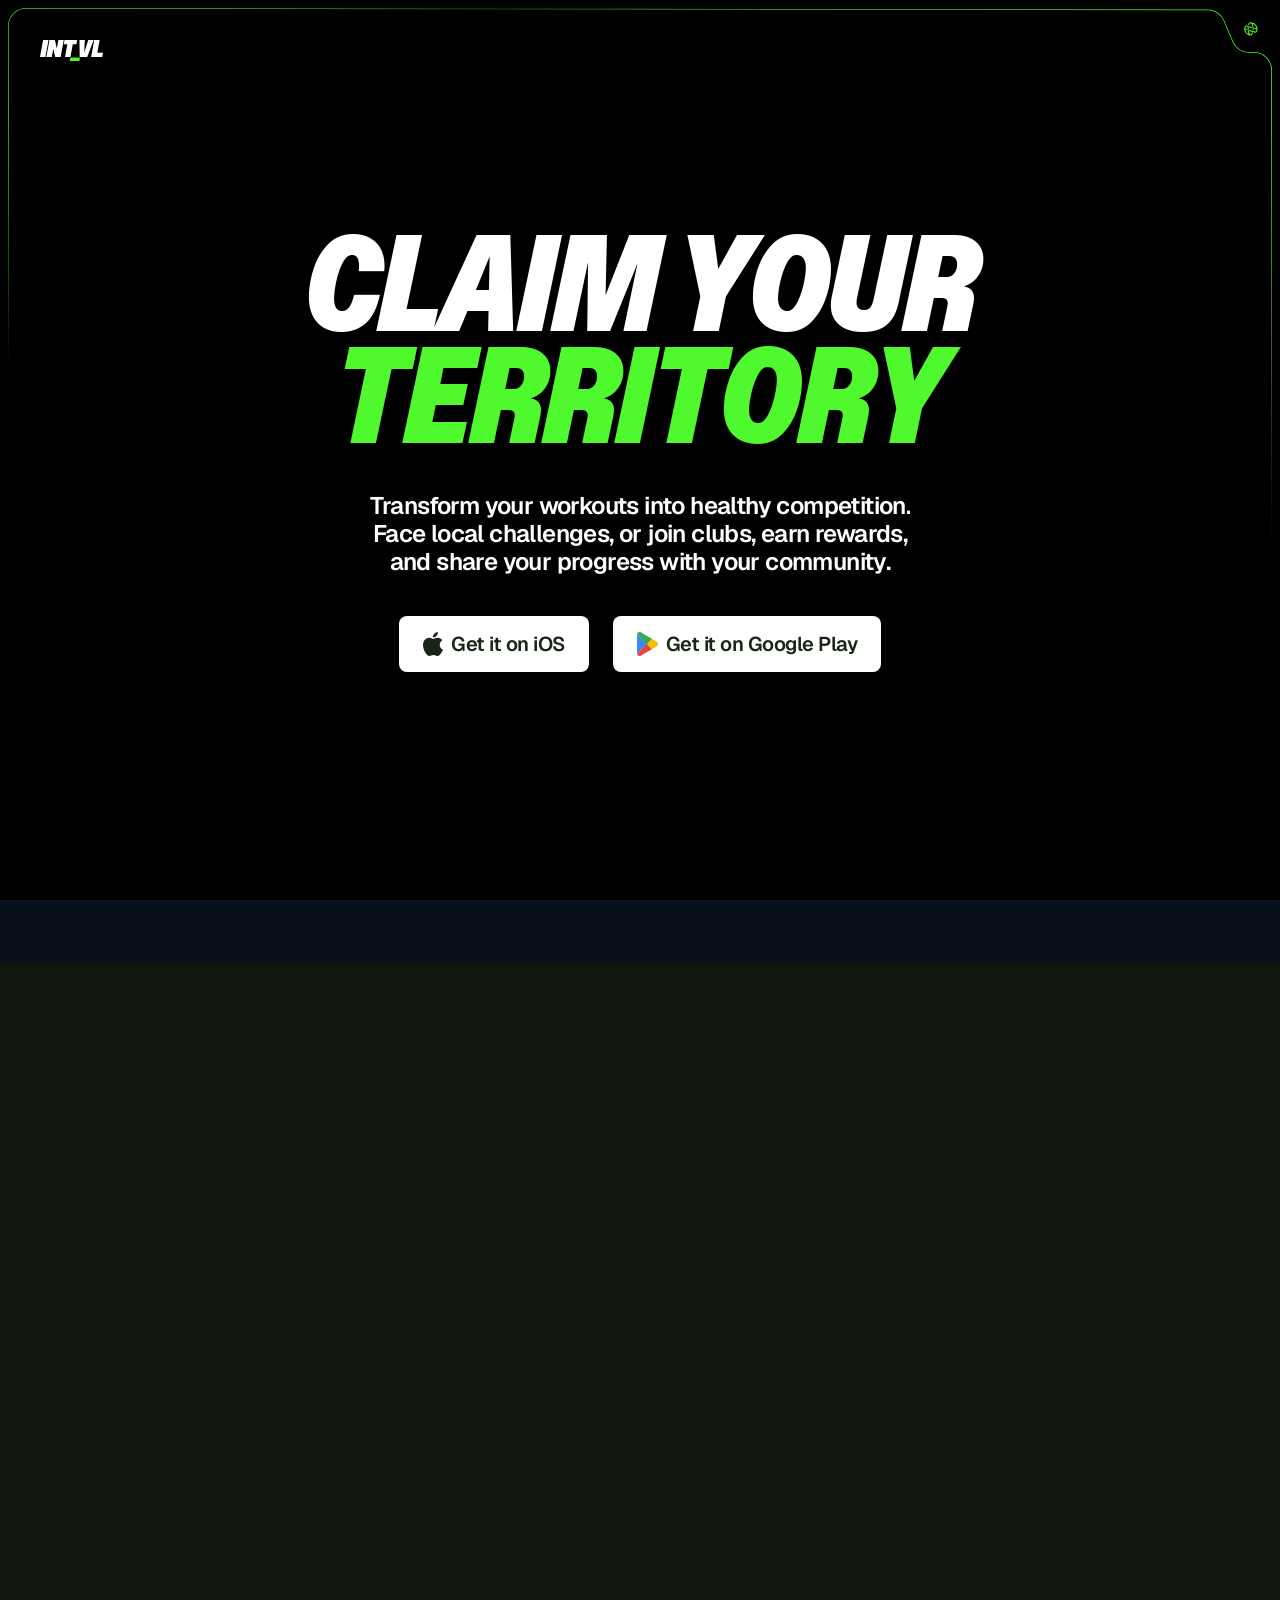
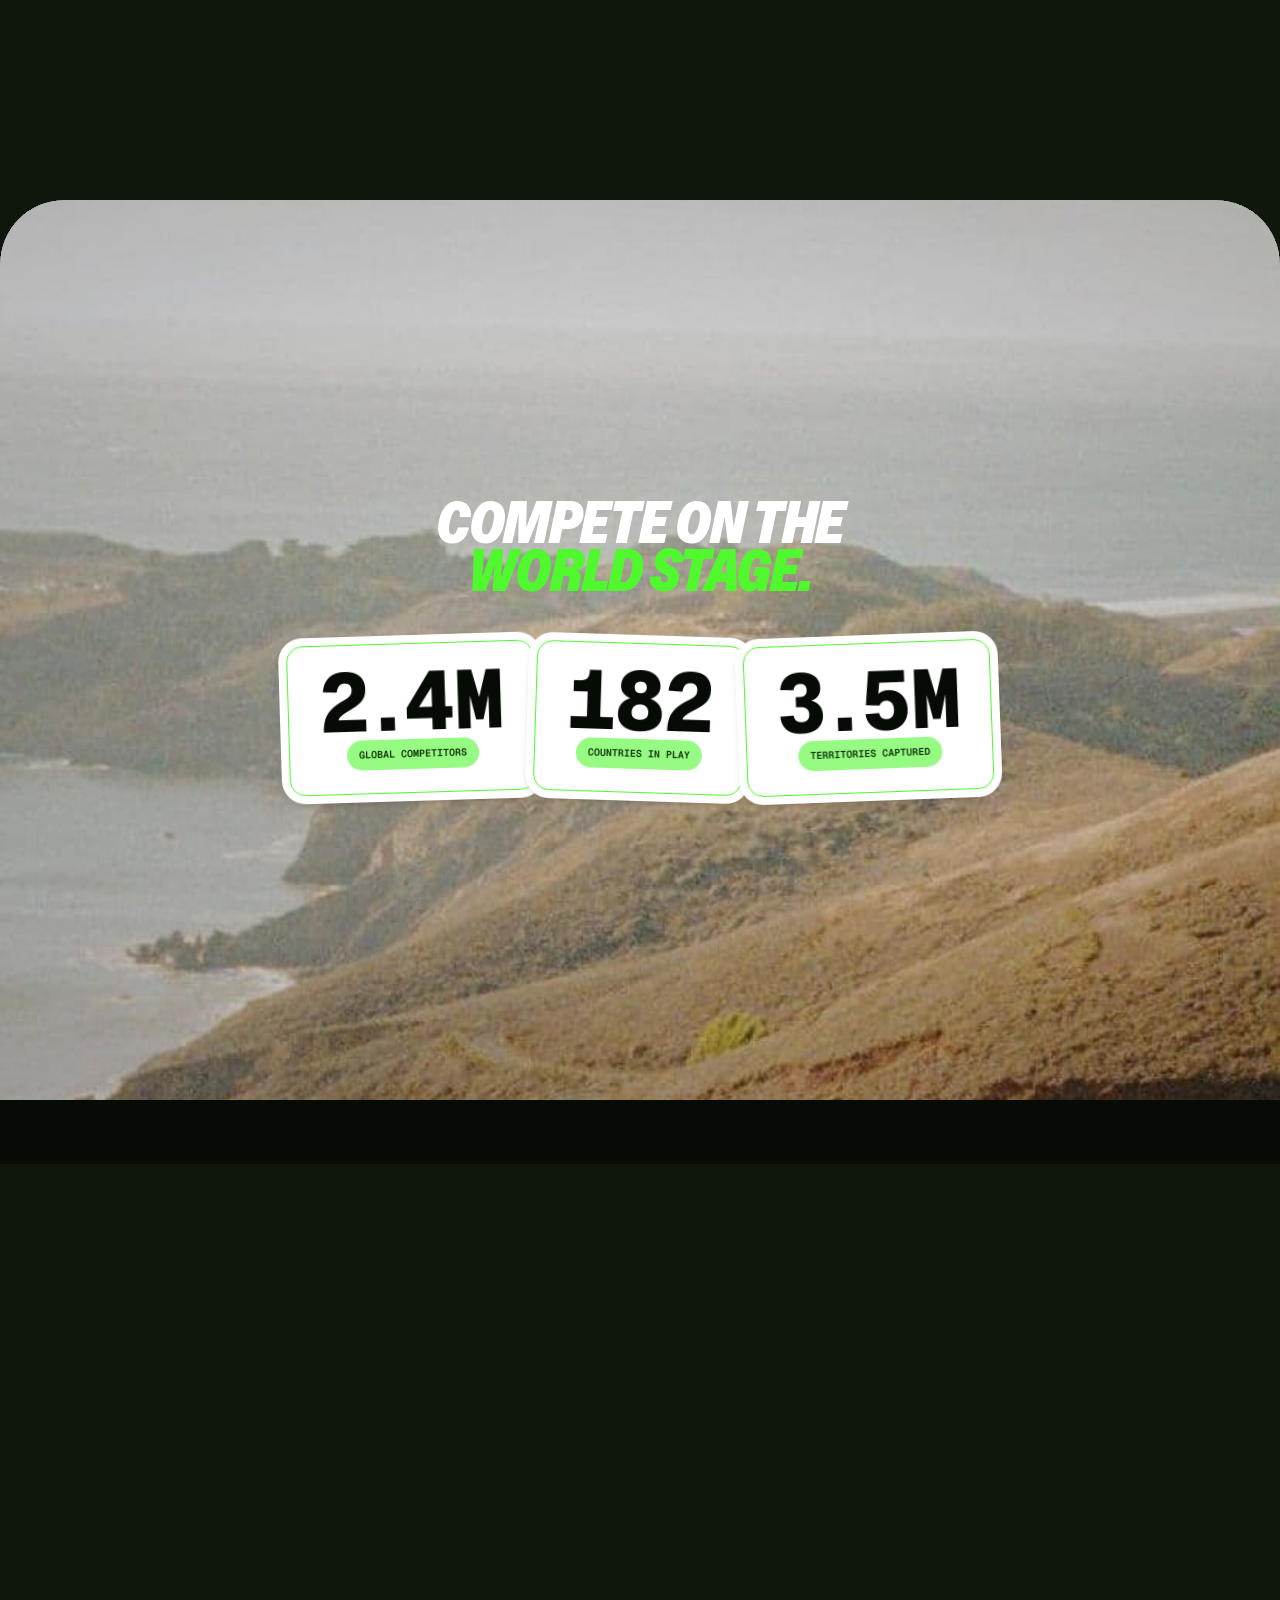
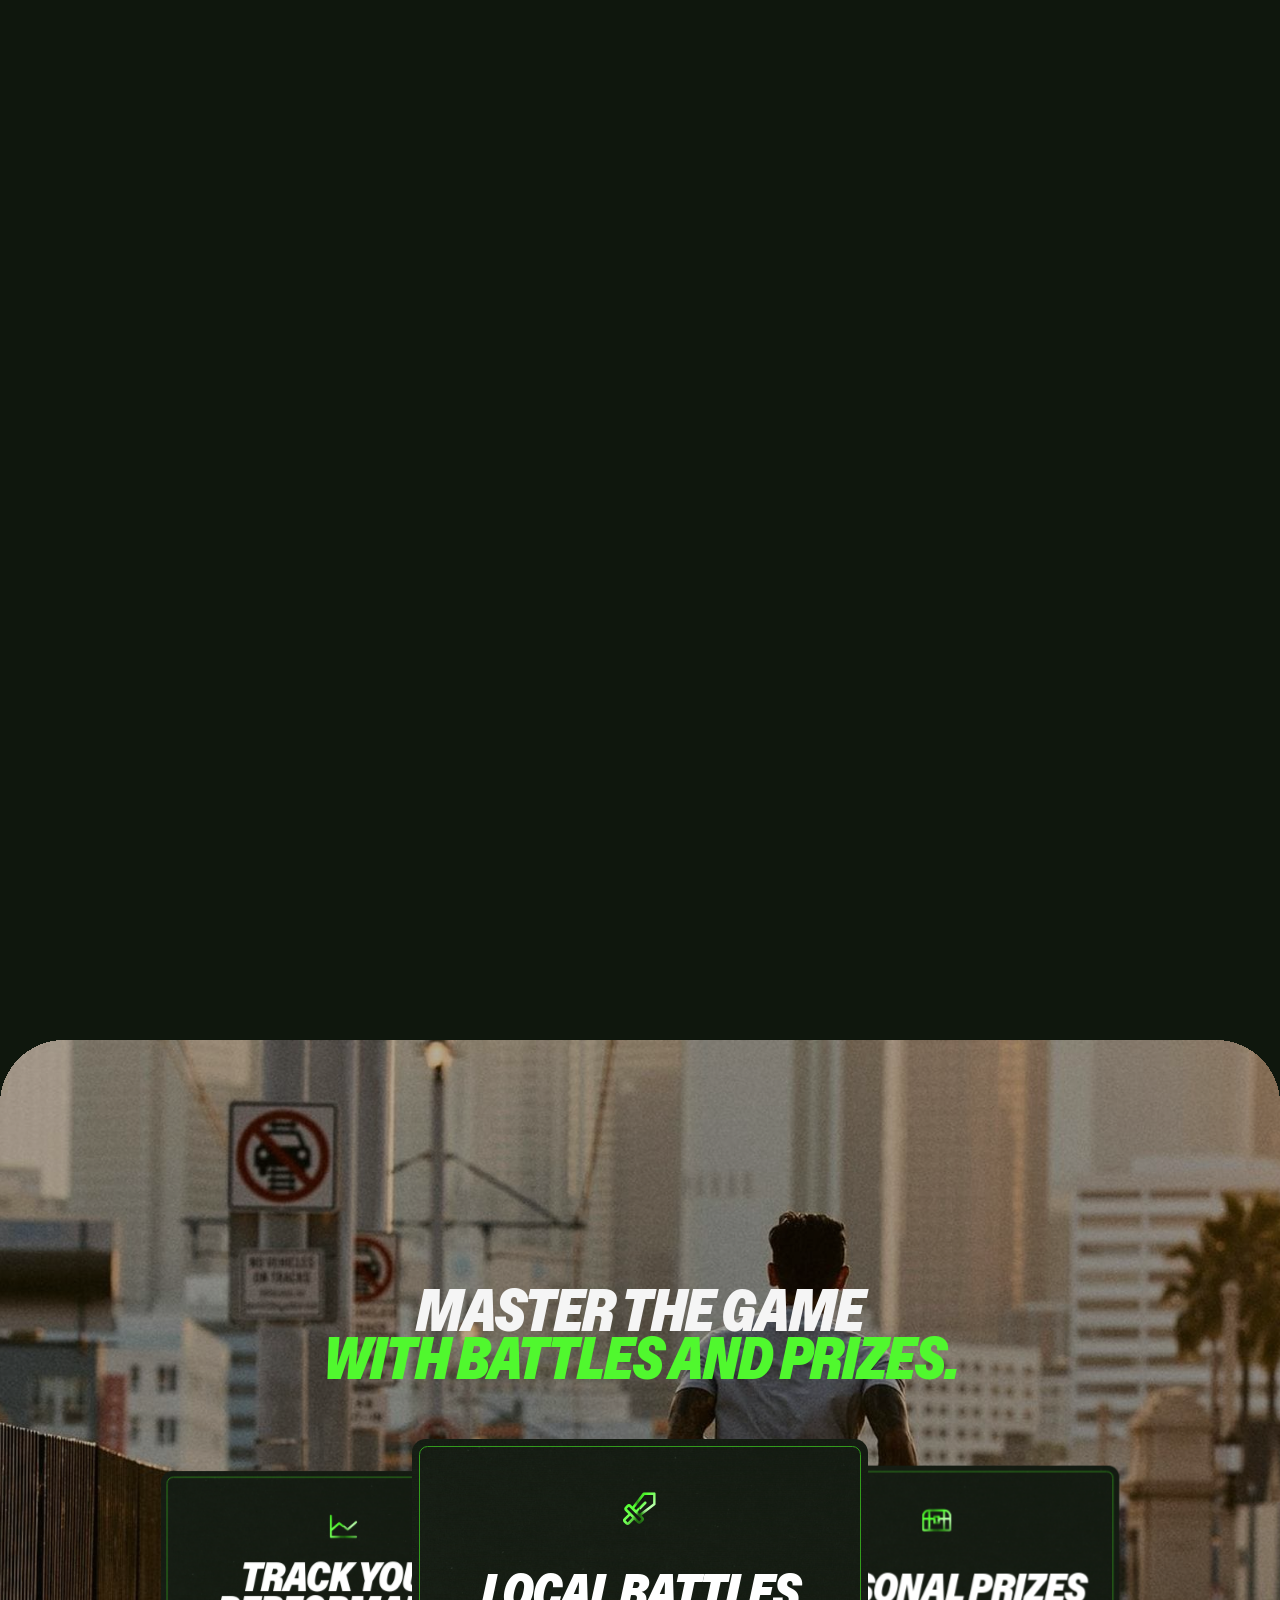
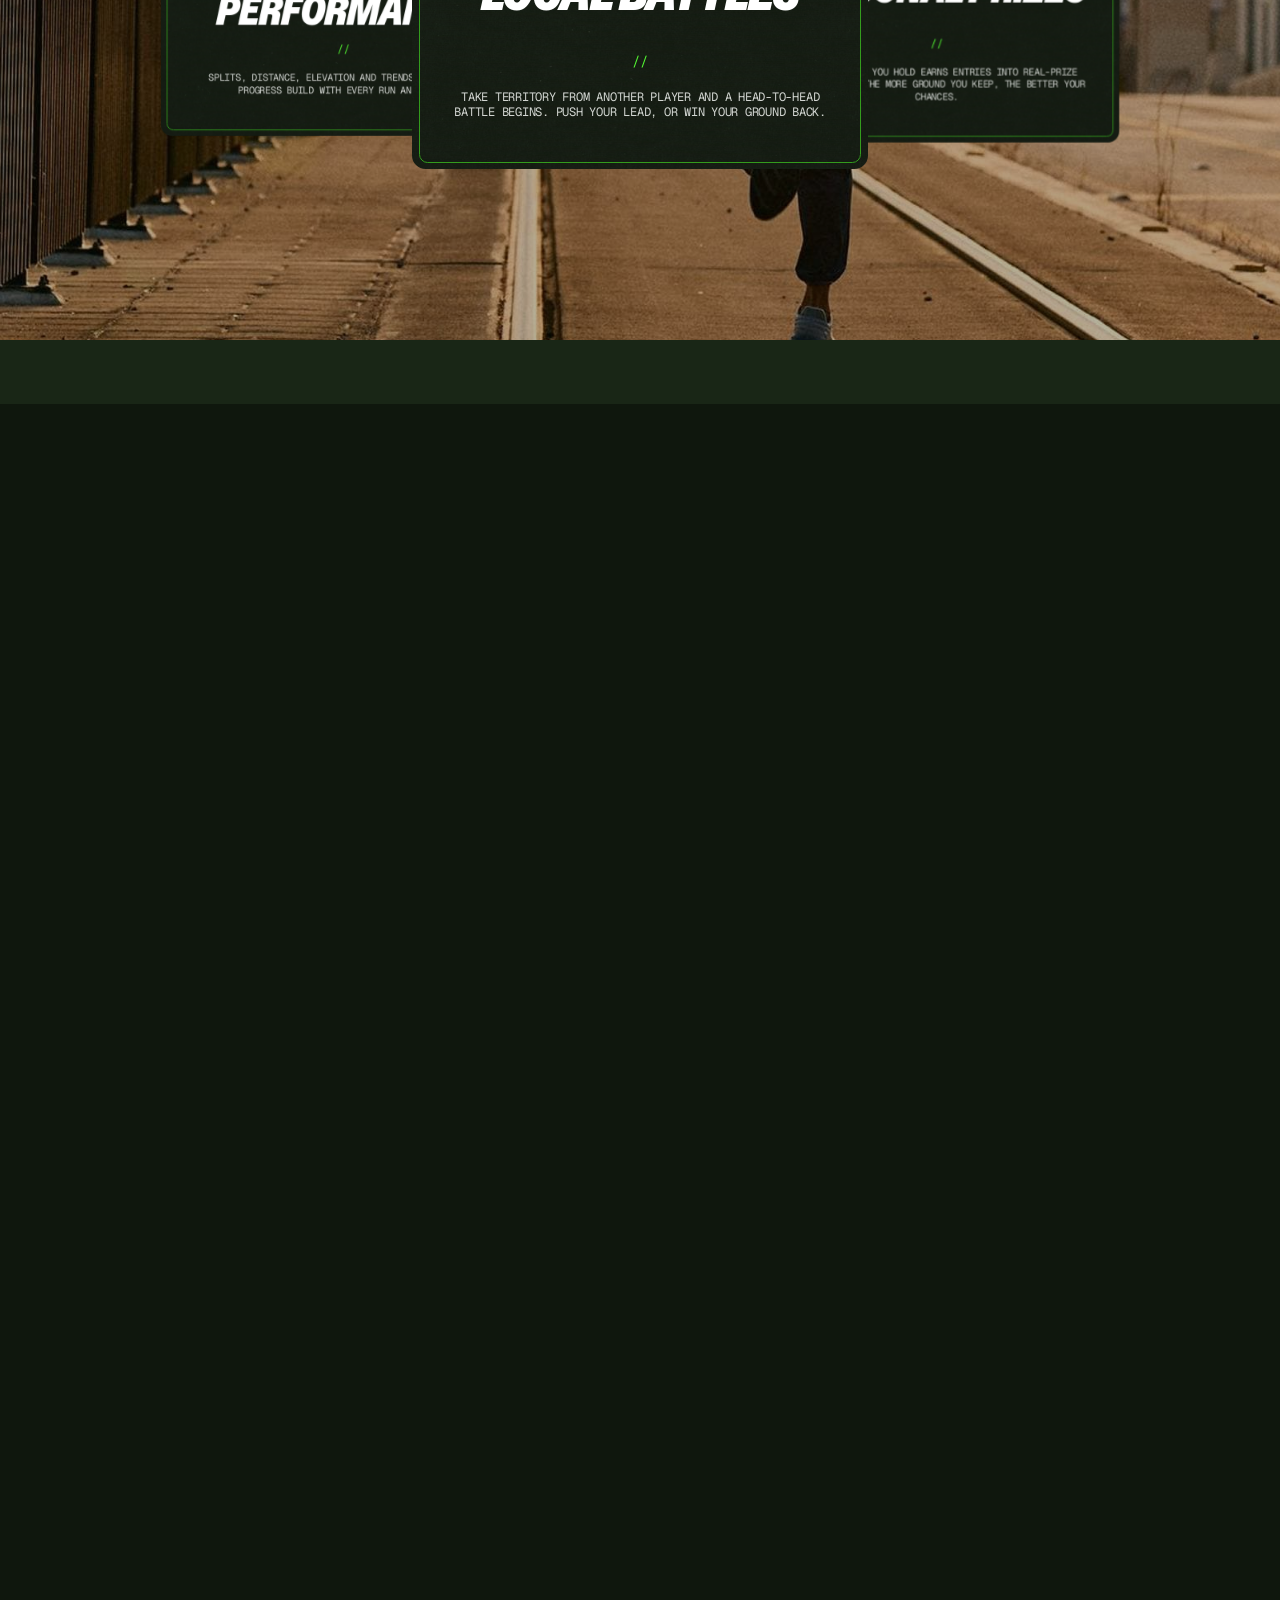
==== commit caf92b7c: "Add exact INTVL static HTML website from Next.js export Convert the attached Next.js static export i" ====
--- a/website/index.html
+++ b/website/index.html
@@ -1,6 +1,6 @@
 <!DOCTYPE html><!--2JyktCbseX7JQoCUCDDQ6--><html lang="en" class="__variable_8adcd2 __variable_46451f __variable_ed322d">
 <meta http-equiv="content-type" content="text/html;charset=utf-8" />
-<head><meta charSet="utf-8"/><meta name="viewport" content="width=device-width, initial-scale=1"/><link rel="preload" href="_next/static/media/0b78ff376f6b9734-s.p.woff2" as="font" crossorigin="" type="font/woff2"/><link rel="preload" href="_next/static/media/723e11e5093b8e80.p.woff2" as="font" crossorigin="" type="font/woff2"/><link rel="preload" href="_next/static/media/abf7b43dd1cd8f47-s.p.woff2" as="font" crossorigin="" type="font/woff2"/><link rel="preload" as="image" imageSrcSet="_next/static/media/heroGlobe.c6079214.webp 16w, _next/static/media/heroGlobe.c6079214.webp 32w, _next/static/media/heroGlobe.c6079214.webp 48w, _next/static/media/heroGlobe.c6079214.webp 64w, _next/static/media/heroGlobe.c6079214.webp 96w, _next/static/media/heroGlobe.c6079214.webp 128w, _next/static/media/heroGlobe.c6079214.webp 256w, _next/static/media/heroGlobe.c6079214.webp 384w, _next/static/media/heroGlobe.c6079214.webp 640w, _next/static/media/heroGlobe.c6079214.webp 750w, _next/static/media/heroGlobe.c6079214.webp 828w, _next/static/media/heroGlobe.c6079214.webp 1080w, _next/static/media/heroGlobe.c6079214.webp 1200w, _next/static/media/heroGlobe.c6079214.webp 1920w, _next/static/media/heroGlobe.c6079214.webp 2048w, _next/static/media/heroGlobe.c6079214.webp 3000w, _next/static/media/heroGlobe.c6079214.webp 3240w, _next/static/media/heroGlobe.c6079214.webp 3840w" imageSizes="250vw"/><link rel="preload" as="image" href="_next/static/media/frameDesktop.afb4f284.svg"/><link rel="preload" as="image" href="_next/static/media/frameMobile.719bec4e.svg"/><link rel="preload" as="image" href="_next/static/media/label-integrations.65e5d0d8.png"/><link rel="stylesheet" href="_next/static/css/0d723494679a96b4.css" data-precedence="next"/><link rel="stylesheet" href="css/8me-theme.css"/><link rel="preload" as="script" fetchPriority="low" href="_next/static/chunks/webpack-43398857ba2b06fa.js"/><script src="_next/static/chunks/87c73c54-a7b5ea1f7bb9b337.js" async=""></script><script src="_next/static/chunks/18-d817d6061927440e.js" async=""></script><script src="_next/static/chunks/main-app-f1032a190b5cdecd.js" async=""></script><script src="_next/static/chunks/app/layout-2a12fd09d8933613.js" async=""></script><script src="_next/static/chunks/25c8a87d-e476a21997c95238.js" async=""></script><script src="_next/static/chunks/6558-1988e6af324c5daf.js" async=""></script><script src="_next/static/chunks/4511-f32f50ddd5ed2891.js" async=""></script><script src="_next/static/chunks/app/page-fe1be1d0d7aec02d.js" async=""></script><link rel="preload" href="../r.wdfl.co/rw.js" as="script"/><meta name="next-size-adjust" content=""/><meta name="theme-color" content="#0D0D0D"/><meta name="color-scheme" content="dark"/><title>Infinite Me — Run. Claim. Own Your World.</title><meta name="description" content="Turn every run into territory. Claim zones, steal rivals, dominate the map."/><link rel="icon" href="https://play.8me.in/favicon.png" type="image/png"/><link rel="apple-touch-icon" href="https://play.8me.in/favicon.png"/><script src="_next/static/chunks/polyfills-42372ed130431b0a.js" noModule=""></script></head><body class="font-sans"><div hidden=""><!--$--><!--/$--></div><script>
+<head><meta charSet="utf-8"/><meta name="viewport" content="width=device-width, initial-scale=1"/><link rel="preload" href="_next/static/media/0b78ff376f6b9734-s.p.woff2" as="font" crossorigin="" type="font/woff2"/><link rel="preload" href="_next/static/media/723e11e5093b8e80.p.woff2" as="font" crossorigin="" type="font/woff2"/><link rel="preload" href="_next/static/media/abf7b43dd1cd8f47-s.p.woff2" as="font" crossorigin="" type="font/woff2"/><link rel="preload" as="image" imageSrcSet="_next/static/media/heroGlobe.c6079214.webp 16w, _next/static/media/heroGlobe.c6079214.webp 32w, _next/static/media/heroGlobe.c6079214.webp 48w, _next/static/media/heroGlobe.c6079214.webp 64w, _next/static/media/heroGlobe.c6079214.webp 96w, _next/static/media/heroGlobe.c6079214.webp 128w, _next/static/media/heroGlobe.c6079214.webp 256w, _next/static/media/heroGlobe.c6079214.webp 384w, _next/static/media/heroGlobe.c6079214.webp 640w, _next/static/media/heroGlobe.c6079214.webp 750w, _next/static/media/heroGlobe.c6079214.webp 828w, _next/static/media/heroGlobe.c6079214.webp 1080w, _next/static/media/heroGlobe.c6079214.webp 1200w, _next/static/media/heroGlobe.c6079214.webp 1920w, _next/static/media/heroGlobe.c6079214.webp 2048w, _next/static/media/heroGlobe.c6079214.webp 3000w, _next/static/media/heroGlobe.c6079214.webp 3240w, _next/static/media/heroGlobe.c6079214.webp 3840w" imageSizes="250vw"/><link rel="preload" as="image" href="_next/static/media/frameDesktop.afb4f284.svg"/><link rel="preload" as="image" href="_next/static/media/frameMobile.719bec4e.svg"/><link rel="preload" as="image" href="_next/static/media/label-integrations.65e5d0d8.png"/><link rel="stylesheet" href="_next/static/css/0d723494679a96b4.css" data-precedence="next"/><link rel="preload" as="script" fetchPriority="low" href="_next/static/chunks/webpack-43398857ba2b06fa.js"/><script src="_next/static/chunks/87c73c54-a7b5ea1f7bb9b337.js" async=""></script><script src="_next/static/chunks/18-d817d6061927440e.js" async=""></script><script src="_next/static/chunks/main-app-f1032a190b5cdecd.js" async=""></script><script src="_next/static/chunks/app/layout-2a12fd09d8933613.js" async=""></script><script src="_next/static/chunks/25c8a87d-e476a21997c95238.js" async=""></script><script src="_next/static/chunks/6558-1988e6af324c5daf.js" async=""></script><script src="_next/static/chunks/4511-f32f50ddd5ed2891.js" async=""></script><script src="_next/static/chunks/app/page-fe1be1d0d7aec02d.js" async=""></script><meta name="next-size-adjust" content=""/><meta name="theme-color" content="#0F170D"/><meta name="color-scheme" content="dark"/><title>INTVL</title><meta name="description" content="INTVL. The World Is the Game."/><link rel="icon" href="favicon.ico" type="image/x-icon" sizes="16x16"/><link rel="icon" href="iconb9d2.svg" type="image/svg+xml" sizes="any"/><link rel="apple-touch-icon" href="apple-iconfb83.png" type="image/png" sizes="180x180"/><script src="_next/static/chunks/polyfills-42372ed130431b0a.js" noModule=""></script></head><body class="font-sans"><div hidden=""><!--$--><!--/$--></div><script>
 (() => {
   try {
     const ua = navigator.userAgent;
@@ -12,7 +12,7 @@
     }
   } catch {}
 })();
-</script><svg class="pointer-events-none fixed inset-0 z-50 h-full w-full motion-reduce:hidden" aria-hidden="true"><defs><mask id="intro-punch"><rect width="100%" height="100%" fill="white"></rect><g class="intro-hole" transform="scale(0)"><rect x="-50" y="-17.5" width="100" height="35" fill="black"></rect></g></mask></defs><g class="intro-masked"><rect class="fill-ground-600" width="100%" height="100%"></rect><g class="intro-glyph" transform="scale(0)"><rect class="fill-signal-400" x="-50" y="-17.5" width="100" height="35"></rect></g></g></svg><div class="pointer-events-none fixed inset-0 z-50 overflow-hidden" aria-hidden="true"><div class="bg-signal-400 absolute inset-x-0 top-0 hidden will-change-transform"></div><div class="bg-signal-400 absolute inset-x-0 bottom-0 hidden will-change-transform"></div></div><div data-stack-cards=""><section class="stack-card sticky top-0 h-[100lvh]" style="z-index:0"><div class="stack-card-inner h-[100svh] origin-top overflow-hidden will-change-transform "><div class="relative h-full overflow-hidden bg-neutral-50"><div class="absolute inset-0 will-change-transform"><div class="absolute"><img alt="" loading="lazy" decoding="async" data-nimg="fill" class="object-cover" style="position:absolute;height:100%;width:100%;left:0;top:0;right:0;bottom:0;color:transparent" sizes="(orientation: portrait) 320vw, 100vw" srcSet="_next/mapdbb2.jpg 640w, _next/mapdbb2.jpg 750w, _next/mapdbb2.jpg 828w, _next/mapdbb2.jpg 1080w, _next/mapdbb2.jpg 1200w, _next/mapdbb2.jpg 1920w, _next/mapdbb2.jpg 2048w, _next/mapdbb2.jpg 3000w, _next/mapdbb2.jpg 3240w, _next/mapdbb2.jpg 3840w" src="_next/static/media/map.c90f0abb.webp"/><svg class="absolute inset-0 h-full w-full" viewBox="0 0 2772 1926" preserveAspectRatio="none" aria-hidden="true"><defs><linearGradient id="territoryValidFill" x1="0" y1="0" x2="0" y2="1"><stop offset="0" stop-color="#50F82E" stop-opacity="0"></stop><stop offset="1" stop-color="#50F82E" stop-opacity="0.5"></stop></linearGradient></defs><path d="M1203 1470 L1203 1422 L1178 1418 L1178 1398 L1184 1377 L1238 1247 L1227 1234 L1202 1223 L1207 1202 L1214 1144 L1229 1129 L1251 1129 L1294 1086 L1324 1084 L1390 1064 L1398 1056 L1408 1078 L1411 1126 L1384 1153 L1375 1180 L1375 1200 L1388 1224 L1391 1251 L1393 1417 L1388 1427 L1380 1444 L1307 1443 L1304 1457 L1271 1456 L1267 1471 L1203 1470 Z" fill="#0066FF" fill-opacity="0.12" style="opacity:0"></path><path d="M1203 1470 L1203 1422 L1178 1418 L1178 1398 L1184 1377 L1238 1247 L1227 1234 L1202 1223 L1207 1202 L1214 1144 L1229 1129 L1251 1129 L1294 1086 L1324 1084 L1390 1064 L1398 1056 L1408 1078 L1411 1126 L1384 1153 L1375 1180 L1375 1200 L1388 1224 L1391 1251 L1393 1417 L1388 1427 L1380 1444 L1307 1443 L1304 1457 L1271 1456 L1267 1471 L1203 1470 Z" fill="url(#territoryValidFill)" style="opacity:0"></path><path d="M1203 1470 L1203 1422 L1178 1418 L1178 1398 L1184 1377 L1238 1247 L1227 1234 L1202 1223 L1207 1202 L1214 1144 L1229 1129 L1251 1129 L1294 1086 L1324 1084 L1390 1064 L1398 1056 L1408 1078 L1411 1126 L1384 1153 L1375 1180 L1375 1200 L1388 1224 L1391 1251 L1393 1417 L1388 1427 L1380 1444 L1307 1443 L1304 1457 L1271 1456 L1267 1471 L1203 1470" fill="none" stroke="#FFFFFF" stroke-width="11" stroke-linecap="round" stroke-linejoin="round" pathLength="1" stroke-dasharray="1" style="stroke-dashoffset:1;opacity:0"></path><path d="M1203 1470 L1203 1422 L1178 1418 L1178 1398 L1184 1377 L1238 1247 L1227 1234 L1202 1223 L1207 1202 L1214 1144 L1229 1129 L1251 1129 L1294 1086 L1324 1084 L1390 1064 L1398 1056 L1408 1078 L1411 1126 L1384 1153 L1375 1180 L1375 1200 L1388 1224 L1391 1251 L1393 1417 L1388 1427 L1380 1444 L1307 1443 L1304 1457 L1271 1456 L1267 1471 L1203 1470" fill="none" stroke="#0066FF" stroke-width="6" stroke-linecap="round" stroke-linejoin="round" pathLength="1" stroke-dasharray="1" style="stroke-dashoffset:1;opacity:0"></path><path d="M1203 1470 L1203 1422 L1178 1418 L1178 1398 L1184 1377 L1238 1247 L1227 1234 L1202 1223 L1207 1202 L1214 1144 L1229 1129 L1251 1129 L1294 1086 L1324 1084 L1390 1064 L1398 1056 L1408 1078 L1411 1126 L1384 1153 L1375 1180 L1375 1200 L1388 1224 L1391 1251 L1393 1417 L1388 1427 L1380 1444 L1307 1443 L1304 1457 L1271 1456 L1267 1471 L1203 1470" fill="none" stroke="#50F82E" stroke-width="6" stroke-linecap="round" stroke-linejoin="round" pathLength="1" stroke-dasharray="1" style="stroke-dashoffset:1;opacity:0"></path><g transform="translate(1203 1470) rotate(45)" style="opacity:0;transition:opacity 0.2s"><rect x="-11" y="-11" width="22" height="22" rx="4" fill="#99C2FF" stroke="#0066FF" stroke-width="4"></rect><rect x="-11" y="-11" width="22" height="22" rx="4" fill="#B9FCAB" stroke="#50F82E" stroke-width="4" style="opacity:0"></rect></g></svg></div></div><div class="pointer-events-none absolute will-change-transform" style="opacity:0;visibility:hidden"></div><div class="absolute left-0 top-0 w-full origin-top-left will-change-transform" style="aspect-ratio:4490 / 2560"><img alt="" decoding="async" data-nimg="fill" style="position:absolute;height:100%;width:100%;left:0;top:0;right:0;bottom:0;color:transparent" sizes="250vw" srcSet="_next/static/media/heroGlobe.c6079214.webp 16w, _next/static/media/heroGlobe.c6079214.webp 32w, _next/static/media/heroGlobe.c6079214.webp 48w, _next/static/media/heroGlobe.c6079214.webp 64w, _next/static/media/heroGlobe.c6079214.webp 96w, _next/static/media/heroGlobe.c6079214.webp 128w, _next/static/media/heroGlobe.c6079214.webp 256w, _next/static/media/heroGlobe.c6079214.webp 384w, _next/static/media/heroGlobe.c6079214.webp 640w, _next/static/media/heroGlobe.c6079214.webp 750w, _next/static/media/heroGlobe.c6079214.webp 828w, _next/static/media/heroGlobe.c6079214.webp 1080w, _next/static/media/heroGlobe.c6079214.webp 1200w, _next/static/media/heroGlobe.c6079214.webp 1920w, _next/static/media/heroGlobe.c6079214.webp 2048w, _next/static/media/heroGlobe.c6079214.webp 3000w, _next/static/media/heroGlobe.c6079214.webp 3240w, _next/static/media/heroGlobe.c6079214.webp 3840w" src="_next/static/media/heroGlobe.c6079214.webp"/></div><canvas class="pointer-events-none absolute inset-0 h-full w-full" aria-hidden="true"></canvas><div class="pointer-events-none absolute left-0 top-0 will-change-transform" style="opacity:0"><svg width="64" height="64" viewBox="0 0 80 80" fill="none" aria-hidden="true" xmlns="http://www.w3.org/2000/svg"><circle cx="40" cy="40" r="38" fill="rgba(0,102,255,0.25)"></circle><circle cx="40" cy="40" r="39" stroke="#0066FF" stroke-opacity="0.3" stroke-width="2"></circle><circle cx="40" cy="40" r="17" fill="#0066FF" stroke="#FFFFFF" stroke-width="6"></circle></svg><div class="absolute inset-0" style="opacity:0"><svg width="64" height="64" viewBox="0 0 80 80" fill="none" aria-hidden="true" xmlns="http://www.w3.org/2000/svg"><circle cx="40" cy="40" r="38" fill="rgba(80,248,46,0.25)"></circle><circle cx="40" cy="40" r="39" stroke="#50F82E" stroke-opacity="0.3" stroke-width="2"></circle><circle cx="40" cy="40" r="17" fill="#50F82E" stroke="#FFFFFF" stroke-width="6"></circle></svg></div></div><div class="pointer-events-none absolute inset-0 will-change-transform"><div aria-hidden="true" class="pointer-events-none absolute inset-0 overflow-hidden opacity-10"><img alt="" fetchPriority="low" loading="lazy" decoding="async" data-nimg="fill" class="object-cover" style="position:absolute;height:100%;width:100%;left:0;top:0;right:0;bottom:0;color:transparent;transform:scale(1)" src="_next/static/media/textureOverlay.f75aafc8.webp"/></div></div><div class="pointer-events-none absolute will-change-transform" style="opacity:0;visibility:hidden"><img alt="" loading="lazy" decoding="async" data-nimg="fill" class="object-fill" style="position:absolute;height:100%;width:100%;left:0;top:0;right:0;bottom:0;color:transparent" sizes="120vw" srcSet="_next/phoneHand42ea.jpg 828w, _next/phoneHand42ea.jpg 1080w, _next/phoneHand42ea.jpg 1200w, _next/phoneHand42ea.jpg 1920w, _next/phoneHand42ea.jpg 2048w, _next/phoneHand42ea.jpg 3000w, _next/phoneHand42ea.jpg 3240w, _next/phoneHand42ea.jpg 3840w" src="_next/static/media/phoneHand.dbd573cd.webp"/><div class="absolute overflow-hidden" style="left:40.305%;top:25.489999999999995%;width:18.73%;height:50.86000000000001%;border-radius:14.2% / 6.5394432107886065%"><div class="absolute inset-x-0 bottom-0" style="opacity:0"><img alt="" loading="lazy" width="282" height="197" decoding="async" data-nimg="1" class="h-auto w-full" style="color:transparent" sizes="20vw" srcSet="_next/drawerc277.png 128w, _next/drawerc277.png 256w, _next/drawerc277.png 384w, _next/drawerc277.png 640w, _next/drawerc277.png 750w, _next/drawerc277.png 828w, _next/drawerc277.png 1080w, _next/drawerc277.png 1200w, _next/drawerc277.png 1920w, _next/drawerc277.png 2048w, _next/drawerc277.png 3000w, _next/drawerc277.png 3240w, _next/drawerc277.png 3840w" src="_next/static/media/drawer.058a24c5.png"/></div></div></div><div class="absolute inset-0 will-change-transform"><div class="pointer-events-none absolute inset-0 bg-neutral-950/30"></div><div class="relative flex h-full flex-col items-center justify-center gap-[clamp(1.25rem,5svh,2.5rem)] px-6 py-16 text-center"><div aria-hidden="true" class="ios-safari-chrome-top-4 pointer-events-none absolute inset-x-2 top-2" style="clip-path:inset(0 50% 0 0);mask-image:linear-gradient(to bottom, black 12svh, transparent 40svh);-webkit-mask-image:linear-gradient(to bottom, black 12svh, transparent 40svh)"><img src="_next/static/media/frameDesktop.afb4f284.svg" alt="" class="hidden w-full sm:block"/><img src="_next/static/media/frameMobile.719bec4e.svg" alt="" class="w-full sm:hidden"/></div><div aria-hidden="true" class="ios-safari-chrome-top-4 pointer-events-none absolute inset-x-2 top-2" style="clip-path:inset(0 0 0 50%);mask-image:linear-gradient(to bottom, black 12svh, transparent 60svh);-webkit-mask-image:linear-gradient(to bottom, black 12svh, transparent 60svh)"><img src="_next/static/media/frameDesktop.afb4f284.svg" alt="" class="hidden w-full sm:block"/><img src="_next/static/media/frameMobile.719bec4e.svg" alt="" class="w-full sm:hidden"/></div><div aria-hidden="true" class="ios-safari-chrome-top-4 pointer-events-none absolute inset-x-2 top-2"><div class="relative hidden w-full sm:block" style="aspect-ratio:1713 / 1072.97"><div class="absolute" style="left:97.606%;top:1.491%;width:1.401%"><svg width="24" height="24" viewBox="0 0 24 24" fill="none" aria-hidden="true" xmlns="http://www.w3.org/2000/svg" style="width:100%;height:auto"><path d="M3.77954 8.88647C4.33472 7.67015 5.72951 7.30956 6.84546 7.64502L12.959 9.47974C13.3428 9.59496 13.5604 9.99972 13.4453 10.3835C13.3301 10.7674 12.9254 10.9851 12.5415 10.8699L6.42798 9.03516L6.42725 9.03442C5.85141 8.86146 5.34452 9.07154 5.13745 9.41821L5.1001 9.48926C4.81441 10.1157 4.62123 10.7892 4.53247 11.4946L6.22949 12.0608C6.60965 12.1875 6.81531 12.5983 6.68872 12.9785C6.562 13.3587 6.15116 13.5643 5.771 13.4377L4.50684 13.0159C4.56069 13.5941 4.68511 14.1522 4.87305 14.6821L4.99097 14.9905L5.09717 15.2358C5.86173 16.9179 7.28182 18.2659 9.05078 18.9756C8.69969 18.3535 8.40373 17.6158 8.17114 16.8032C7.75993 15.367 7.52441 13.6439 7.52441 11.8015C7.52442 11.3434 7.53935 10.8923 7.56763 10.4524C7.5935 10.0526 7.93835 9.74931 8.33813 9.7749C8.73811 9.80061 9.04134 10.1462 9.01562 10.5461C8.98936 10.9549 8.97608 11.3746 8.97607 11.8015C8.97607 13.5268 9.19709 15.1134 9.56641 16.4033C9.86662 17.4522 10.2544 18.2704 10.6702 18.8093C11.0661 19.3225 11.4193 19.4993 11.6919 19.519C11.7202 19.5198 11.7485 19.5201 11.7769 19.5205C12.0027 19.5099 12.2819 19.3939 12.603 19.0583C12.9423 18.7038 13.28 18.1525 13.5764 17.4133C13.7256 17.0413 14.1485 16.8606 14.5205 17.0098C14.8923 17.1589 15.073 17.5813 14.9241 17.9531C14.5858 18.7968 14.1616 19.5291 13.6519 20.0618C13.2263 20.5064 12.7079 20.8414 12.113 20.9421C12.0458 20.9628 11.9747 20.9751 11.9006 20.9751C11.8676 20.9751 11.8347 20.9732 11.8018 20.9729C11.7823 20.9734 11.7628 20.9751 11.7432 20.9751C11.6931 20.9751 11.6436 20.9725 11.5945 20.9692C7.98942 20.8506 4.91707 18.6456 3.64697 15.5398C3.24479 14.5569 3.02441 13.4856 3.02441 12.3662C3.02441 12.2701 3.02631 12.1744 3.02954 12.0791C3.02116 12.004 3.02423 11.9268 3.04053 11.8499C3.10461 10.8013 3.36213 9.80181 3.77954 8.88647Z" fill="#50F82E"></path><path d="M12.0002 3.02344C12.113 3.02344 12.2226 3.03415 12.3291 3.05273C15.9784 3.33382 19.0524 5.63393 20.3359 8.81836C20.7491 9.84371 20.9761 10.9598 20.9761 12.1252C20.9761 13.4335 20.6904 14.6781 20.1763 15.8035C19.5977 17.0701 18.1405 17.4486 16.9697 17.0984L10.3069 15.1025C9.92297 14.9875 9.70488 14.5834 9.81982 14.1995C9.93481 13.8156 10.3391 13.5976 10.7229 13.7124L17.3857 15.7083L17.511 15.7405C18.1316 15.8748 18.6693 15.6105 18.8564 15.2007C19.2071 14.4332 19.427 13.5998 19.4973 12.7244C19.4223 12.7241 19.346 12.7127 19.271 12.6877L17.021 11.9377C16.6408 11.811 16.4352 11.4002 16.5618 11.02C16.6885 10.6399 17.0993 10.4342 17.4795 10.5608L19.4673 11.2229C19.388 10.5737 19.2268 9.94945 18.9897 9.36108C18.1852 7.365 16.5305 5.7683 14.4465 4.99072C14.5743 5.24203 14.6921 5.51044 14.7996 5.79199C15.3814 7.31588 15.7261 9.37236 15.7261 11.6074C15.7261 12.0086 15.7148 12.4032 15.6931 12.7896C15.6707 13.1897 15.3279 13.4961 14.9277 13.4736C14.5278 13.451 14.2221 13.1089 14.2444 12.709C14.2645 12.35 14.2744 11.9821 14.2744 11.6074C14.2744 9.503 13.9478 7.62997 13.4438 6.30981C13.1909 5.64731 12.9072 5.16089 12.6294 4.85303C12.4271 4.62894 12.2587 4.53094 12.1292 4.49414C11.9458 4.48198 11.7607 4.4751 11.574 4.4751C11.3092 4.4751 11.0015 4.59283 10.6599 4.91821C10.3146 5.24716 9.97005 5.75787 9.66309 6.44531C9.49968 6.81128 9.07032 6.97565 8.70435 6.81226C8.33841 6.64883 8.17401 6.21947 8.3374 5.85352C8.69325 5.05657 9.13446 4.3672 9.65942 3.86719C10.1882 3.36364 10.8361 3.02344 11.574 3.02344C11.6853 3.02344 11.7961 3.02558 11.9065 3.0293C11.9372 3.02534 11.9685 3.02344 12.0002 3.02344Z" fill="#50F82E"></path></svg></div></div><div class="relative w-full sm:hidden" style="aspect-ratio:399.544 / 1072.57"><div class="absolute" style="left:90.604%;top:1.492%;width:6.007%"><svg width="24" height="24" viewBox="0 0 24 24" fill="none" aria-hidden="true" xmlns="http://www.w3.org/2000/svg" style="width:100%;height:auto"><path d="M3.77954 8.88647C4.33472 7.67015 5.72951 7.30956 6.84546 7.64502L12.959 9.47974C13.3428 9.59496 13.5604 9.99972 13.4453 10.3835C13.3301 10.7674 12.9254 10.9851 12.5415 10.8699L6.42798 9.03516L6.42725 9.03442C5.85141 8.86146 5.34452 9.07154 5.13745 9.41821L5.1001 9.48926C4.81441 10.1157 4.62123 10.7892 4.53247 11.4946L6.22949 12.0608C6.60965 12.1875 6.81531 12.5983 6.68872 12.9785C6.562 13.3587 6.15116 13.5643 5.771 13.4377L4.50684 13.0159C4.56069 13.5941 4.68511 14.1522 4.87305 14.6821L4.99097 14.9905L5.09717 15.2358C5.86173 16.9179 7.28182 18.2659 9.05078 18.9756C8.69969 18.3535 8.40373 17.6158 8.17114 16.8032C7.75993 15.367 7.52441 13.6439 7.52441 11.8015C7.52442 11.3434 7.53935 10.8923 7.56763 10.4524C7.5935 10.0526 7.93835 9.74931 8.33813 9.7749C8.73811 9.80061 9.04134 10.1462 9.01562 10.5461C8.98936 10.9549 8.97608 11.3746 8.97607 11.8015C8.97607 13.5268 9.19709 15.1134 9.56641 16.4033C9.86662 17.4522 10.2544 18.2704 10.6702 18.8093C11.0661 19.3225 11.4193 19.4993 11.6919 19.519C11.7202 19.5198 11.7485 19.5201 11.7769 19.5205C12.0027 19.5099 12.2819 19.3939 12.603 19.0583C12.9423 18.7038 13.28 18.1525 13.5764 17.4133C13.7256 17.0413 14.1485 16.8606 14.5205 17.0098C14.8923 17.1589 15.073 17.5813 14.9241 17.9531C14.5858 18.7968 14.1616 19.5291 13.6519 20.0618C13.2263 20.5064 12.7079 20.8414 12.113 20.9421C12.0458 20.9628 11.9747 20.9751 11.9006 20.9751C11.8676 20.9751 11.8347 20.9732 11.8018 20.9729C11.7823 20.9734 11.7628 20.9751 11.7432 20.9751C11.6931 20.9751 11.6436 20.9725 11.5945 20.9692C7.98942 20.8506 4.91707 18.6456 3.64697 15.5398C3.24479 14.5569 3.02441 13.4856 3.02441 12.3662C3.02441 12.2701 3.02631 12.1744 3.02954 12.0791C3.02116 12.004 3.02423 11.9268 3.04053 11.8499C3.10461 10.8013 3.36213 9.80181 3.77954 8.88647Z" fill="#50F82E"></path><path d="M12.0002 3.02344C12.113 3.02344 12.2226 3.03415 12.3291 3.05273C15.9784 3.33382 19.0524 5.63393 20.3359 8.81836C20.7491 9.84371 20.9761 10.9598 20.9761 12.1252C20.9761 13.4335 20.6904 14.6781 20.1763 15.8035C19.5977 17.0701 18.1405 17.4486 16.9697 17.0984L10.3069 15.1025C9.92297 14.9875 9.70488 14.5834 9.81982 14.1995C9.93481 13.8156 10.3391 13.5976 10.7229 13.7124L17.3857 15.7083L17.511 15.7405C18.1316 15.8748 18.6693 15.6105 18.8564 15.2007C19.2071 14.4332 19.427 13.5998 19.4973 12.7244C19.4223 12.7241 19.346 12.7127 19.271 12.6877L17.021 11.9377C16.6408 11.811 16.4352 11.4002 16.5618 11.02C16.6885 10.6399 17.0993 10.4342 17.4795 10.5608L19.4673 11.2229C19.388 10.5737 19.2268 9.94945 18.9897 9.36108C18.1852 7.365 16.5305 5.7683 14.4465 4.99072C14.5743 5.24203 14.6921 5.51044 14.7996 5.79199C15.3814 7.31588 15.7261 9.37236 15.7261 11.6074C15.7261 12.0086 15.7148 12.4032 15.6931 12.7896C15.6707 13.1897 15.3279 13.4961 14.9277 13.4736C14.5278 13.451 14.2221 13.1089 14.2444 12.709C14.2645 12.35 14.2744 11.9821 14.2744 11.6074C14.2744 9.503 13.9478 7.62997 13.4438 6.30981C13.1909 5.64731 12.9072 5.16089 12.6294 4.85303C12.4271 4.62894 12.2587 4.53094 12.1292 4.49414C11.9458 4.48198 11.7607 4.4751 11.574 4.4751C11.3092 4.4751 11.0015 4.59283 10.6599 4.91821C10.3146 5.24716 9.97005 5.75787 9.66309 6.44531C9.49968 6.81128 9.07032 6.97565 8.70435 6.81226C8.33841 6.64883 8.17401 6.21947 8.3374 5.85352C8.69325 5.05657 9.13446 4.3672 9.65942 3.86719C10.1882 3.36364 10.8361 3.02344 11.574 3.02344C11.6853 3.02344 11.7961 3.02558 11.9065 3.0293C11.9372 3.02534 11.9685 3.02344 12.0002 3.02344Z" fill="#50F82E"></path></svg></div></div></div><h1 class="font-display text-display-hero uppercase"><span class="hero-l1 text-ground-100 block"><span class="inline-block"><span class="hero-char -mx-[0.3em] inline-block px-[0.3em]">C</span><span class="hero-char -mx-[0.3em] inline-block px-[0.3em]">l</span><span class="hero-char -mx-[0.3em] inline-block px-[0.3em]">a</span><span class="hero-char -mx-[0.3em] inline-block px-[0.3em]">i</span><span class="hero-char -mx-[0.3em] inline-block px-[0.3em]">m</span></span> <span class="inline-block"><span class="hero-char -mx-[0.3em] inline-block px-[0.3em]">y</span><span class="hero-char -mx-[0.3em] inline-block px-[0.3em]">o</span><span class="hero-char -mx-[0.3em] inline-block px-[0.3em]">u</span><span class="hero-char -mx-[0.3em] inline-block px-[0.3em]">r</span></span></span><span class="hero-l2 text-signal-400 block"><span class="inline-block"><span class="hero-char -mx-[0.3em] inline-block px-[0.3em]">t</span><span class="hero-char -mx-[0.3em] inline-block px-[0.3em]">e</span><span class="hero-char -mx-[0.3em] inline-block px-[0.3em]">r</span><span class="hero-char -mx-[0.3em] inline-block px-[0.3em]">r</span><span class="hero-char -mx-[0.3em] inline-block px-[0.3em]">i</span><span class="hero-char -mx-[0.3em] inline-block px-[0.3em]">t</span><span class="hero-char -mx-[0.3em] inline-block px-[0.3em]">o</span><span class="hero-char -mx-[0.3em] inline-block px-[0.3em]">r</span><span class="hero-char -mx-[0.3em] inline-block px-[0.3em]">y</span></span></span></h1><p class="text-subheading text-ground-100 max-w-xl font-semibold tracking-tight" style="text-shadow:0 1px 2px #070B06, 0 0 7px #070B06, 0 0 16px #0F170D, 0 8px 28px #070B06, 0 12px 38px #070B06"><span class="hidden overflow-hidden md:block"><span class="hero-sub-line block">Transform your workouts into healthy competition.</span></span><span class="hidden overflow-hidden md:block"><span class="hero-sub-line block">Face local challenges, or join clubs, earn rewards,</span></span><span class="hidden overflow-hidden md:block"><span class="hero-sub-line block">and share your progress with your community.</span></span><span class="block overflow-hidden md:hidden"><span class="hero-sub-line block text-[length:clamp(15px,4.2vw,18px)] leading-[1.4] [text-wrap:balance]">Transform your workouts into healthy competition. Face local challenges, or join clubs, earn rewards, and share your progress with your community.</span></span></p><div class="flex flex-wrap items-center justify-center gap-6"><div class="hero-cta hero-cta-ios"><a href="https://play.8me.in" target="_blank" rel="noopener noreferrer" class="bg-ground-100 text-h4 sm:text-h3 text-ground-600 flex max-w-full items-center justify-center gap-2 rounded-sm px-5 py-3.5 font-semibold tracking-tight transition hover:opacity-85 active:scale-[0.98] sm:px-6 sm:py-4 "><svg width="20" height="24" viewBox="0 0 20 24" fill="none" aria-hidden="true" xmlns="http://www.w3.org/2000/svg"><path d="M16.7045 12.7631C16.7166 11.8432 16.9669 10.9413 17.4321 10.1412C17.8972 9.34108 18.5621 8.66885 19.3648 8.18702C18.8548 7.47597 18.1821 6.89081 17.4 6.478C16.6178 6.0652 15.7479 5.83613 14.8592 5.80898C12.9635 5.61471 11.1258 6.91644 10.1598 6.91644C9.17506 6.91644 7.68776 5.82827 6.08616 5.86044C5.05021 5.89311 4.04059 6.18722 3.15568 6.7141C2.27077 7.24099 1.54075 7.98268 1.03674 8.86691C-1.14648 12.5573 0.482005 17.9809 2.57338 20.964C3.61975 22.4247 4.84264 24.0564 6.44279 23.9985C8.00863 23.9351 8.59344 23.0237 10.4835 23.0237C12.3561 23.0237 12.9048 23.9985 14.5374 23.9617C16.2176 23.9351 17.2762 22.4945 18.2859 21.02C19.0377 19.9792 19.6162 18.8288 20 17.6116C19.0238 17.2085 18.1908 16.5338 17.6048 15.6716C17.0187 14.8094 16.7056 13.7979 16.7045 12.7631Z" fill="#192616"></path><path d="M13.6201 3.84713C14.5362 2.77343 14.9875 1.39335 14.8782 0C13.4786 0.143519 12.1857 0.796596 11.2572 1.82911C10.8033 2.33351 10.4556 2.92033 10.234 3.55601C10.0125 4.19168 9.92146 4.86375 9.96613 5.5338C10.6662 5.54084 11.3588 5.3927 11.9917 5.10054C12.6246 4.80838 13.1814 4.37982 13.6201 3.84713Z" fill="#192616"></path></svg>Play in browser</a></div><div class="hero-cta hero-cta-play"><a href="#" data-android-cta="true" class="bg-ground-100 text-h4 sm:text-h3 text-ground-600 flex max-w-full items-center justify-center gap-2 rounded-sm px-5 py-3.5 font-semibold tracking-tight transition hover:opacity-85 active:scale-[0.98] sm:px-6 sm:py-4 "><svg width="21" height="24" viewBox="0 0 21 24" fill="none" aria-hidden="true" xmlns="http://www.w3.org/2000/svg"><path d="M9.80482 11.4617L0.0896003 22.006C0.0905128 22.0078 0.0905127 22.0106 0.0914252 22.0125C0.389807 23.1574 1.41179 24 2.62539 24C3.11083 24 3.56616 23.8657 3.95671 23.6305L3.98773 23.6119L14.9229 17.1593L9.80482 11.4617Z" fill="#EA4335"></path><path d="M19.6331 9.66622L19.624 9.65969L14.9028 6.86127L9.58391 11.7014L14.9219 17.1582L19.6176 14.3878C20.4406 13.9324 21 13.045 21 12.0223C21 11.0052 20.4489 10.1225 19.6331 9.66622Z" fill="#FBBC04"></path><path d="M0.0894234 1.99335C0.0310244 2.21357 0 2.44498 0 2.68386V21.3164C0 21.5553 0.0310245 21.7867 0.0903359 22.006L10.1386 11.7314L0.0894234 1.99335Z" fill="#4285F4"></path><path d="M9.87715 11.9999L14.9049 6.85936L3.9825 0.383511C3.58557 0.139967 3.12203 0 2.62655 0C1.41295 0 0.389138 0.844472 0.0907557 1.99034C0.0907557 1.99128 0.0898438 1.99221 0.0898438 1.99314L9.87715 11.9999Z" fill="#34A853"></path></svg>Get it on Android</a></div></div></div></div><div class="ios-safari-chrome-logo-top absolute left-8 top-8 md:left-10 md:top-10"><svg width="64" height="22" viewBox="0 0 64 22" fill="none" role="img" aria-label="8ME" xmlns="http://www.w3.org/2000/svg"><path d="M29.8457 21.0209L30.4657 17.6289H39.7153L39.0954 21.0209H29.8457Z" fill="#50F82E"></path><path d="M5.3877 17.0811H0L3.11426 0H8.50195L5.3877 17.0811ZM16.7959 8.54102L18.3535 0H23.7207L20.6045 17.0811H15.2373L13.2588 8.81738L11.751 17.0811H6.35938L9.47559 0H14.8662L16.7959 8.54102ZM36.3682 4.37109H32.7559L30.4297 17.0811H25.0352L27.3613 4.37109H23.7236L24.5156 0H37.1602L36.3682 4.37109ZM44.1475 12.9365L48.2246 0H53.6865L47.1865 17.0811H39.748L39.4766 0H44.8145L44.1475 12.9365ZM57.2979 12.7109H63.0215L62.2314 17.0811H51.1299L54.2383 0H59.6162L57.2979 12.7109Z" fill="#103209"></path></svg><div class="absolute inset-0"><svg width="64" height="22" viewBox="0 0 64 22" fill="none" role="img" aria-label="8ME" xmlns="http://www.w3.org/2000/svg"><path d="M29.8457 21.0209L30.4657 17.6289H39.7153L39.0954 21.0209H29.8457Z" fill="#50F82E"></path><path d="M5.3877 17.0811H0L3.11426 0H8.50195L5.3877 17.0811ZM16.7959 8.54102L18.3535 0H23.7207L20.6045 17.0811H15.2373L13.2588 8.81738L11.751 17.0811H6.35938L9.47559 0H14.8662L16.7959 8.54102ZM36.3682 4.37109H32.7559L30.4297 17.0811H25.0352L27.3613 4.37109H23.7236L24.5156 0H37.1602L36.3682 4.37109ZM44.1475 12.9365L48.2246 0H53.6865L47.1865 17.0811H39.748L39.4766 0H44.8145L44.1475 12.9365ZM57.2979 12.7109H63.0215L62.2314 17.0811H51.1299L54.2383 0H59.6162L57.2979 12.7109Z" fill="#FFFFFF"></path></svg></div></div></div></div><div aria-hidden="true" class="stack-card-apron pointer-events-none absolute inset-x-0 -bottom-16 top-[93svh] -z-10" style="background:var(--hero-bottom-edge, #08111C)"></div><div class="stack-card-shade bg-ground-800 pointer-events-none absolute inset-0 opacity-0"></div></section><div class="stack-spacer" style="height:100svh" aria-hidden="true"></div><section class="stack-card sticky top-0 h-[100lvh]" style="z-index:1"><div class="stack-card-inner h-[100svh] origin-top overflow-hidden will-change-transform rounded-t-section"><div class="bg-ground-800 relative h-full overflow-hidden [--phone-bottom:calc(var(--phone-y)+var(--phone-h)/2)] [--phone-h:calc(var(--phone-w)*2.0951)] [--phone-w:min(20svh,36vw)] [--phone-x:70%] [--phone-y:40svh] [container-name:card] [container-type:size]"><div class="absolute inset-0 overflow-hidden z-0 bg-ground-100"><div class="relative h-full"><div aria-hidden="true" class="pointer-events-none absolute inset-0 md:hidden" style="mask-image:radial-gradient(ellipse 58% 72% at 100% 0%, rgb(0 0 0 / 0.6) 0%, rgb(0 0 0 / 0.45) 50%, rgb(0 0 0 / 0) 100%);-webkit-mask-image:radial-gradient(ellipse 58% 72% at 100% 0%, rgb(0 0 0 / 0.6) 0%, rgb(0 0 0 / 0.45) 50%, rgb(0 0 0 / 0) 100%)"><img alt="" loading="lazy" decoding="async" data-nimg="fill" class="object-cover" style="position:absolute;height:100%;width:100%;left:0;top:0;right:0;bottom:0;color:transparent" sizes="100vw" srcSet="_next/runRideMapTexture9139.jpg 640w, _next/runRideMapTexture9139.jpg 750w, _next/runRideMapTexture9139.jpg 828w, _next/runRideMapTexture9139.jpg 1080w, _next/runRideMapTexture9139.jpg 1200w, _next/runRideMapTexture9139.jpg 1920w, _next/runRideMapTexture9139.jpg 2048w, _next/runRideMapTexture9139.jpg 3000w, _next/runRideMapTexture9139.jpg 3240w, _next/runRideMapTexture9139.jpg 3840w" src="_next/static/media/runRideMapTexture.bacf92ae.jpg"/></div><div aria-hidden="true" class="pointer-events-none absolute inset-0 hidden md:block" style="mask-image:linear-gradient(to right, rgb(0 0 0 / 0) 0%, rgb(0 0 0 / 0) 30%, rgb(0 0 0 / 0.1) 48%, rgb(0 0 0 / 0.3) 62%, rgb(0 0 0 / 0.45) 78%);-webkit-mask-image:linear-gradient(to right, rgb(0 0 0 / 0) 0%, rgb(0 0 0 / 0) 30%, rgb(0 0 0 / 0.1) 48%, rgb(0 0 0 / 0.3) 62%, rgb(0 0 0 / 0.45) 78%)"><img alt="" loading="lazy" decoding="async" data-nimg="fill" class="object-cover" style="position:absolute;height:100%;width:100%;left:0;top:0;right:0;bottom:0;color:transparent" sizes="100vw" srcSet="_next/runRideMapTexture9139.jpg 640w, _next/runRideMapTexture9139.jpg 750w, _next/runRideMapTexture9139.jpg 828w, _next/runRideMapTexture9139.jpg 1080w, _next/runRideMapTexture9139.jpg 1200w, _next/runRideMapTexture9139.jpg 1920w, _next/runRideMapTexture9139.jpg 2048w, _next/runRideMapTexture9139.jpg 3000w, _next/runRideMapTexture9139.jpg 3240w, _next/runRideMapTexture9139.jpg 3840w" src="_next/static/media/runRideMapTexture.bacf92ae.jpg"/></div><div class="relative z-10 h-full will-change-transform" style="transform:translateY(48px)"><div class="grid h-full grid-rows-[var(--phone-bottom)_minmax(0,1fr)] px-4 md:absolute md:inset-y-0 md:left-[9.6%] md:flex md:w-[50%] md:flex-col md:justify-center md:px-0 xl:w-[40%]"><div class="pt-[max(6svh,32px)] md:contents"><h2 class="font-display text-display-md [@container_card_(min-height:720px)_and_(max-width:767.98px)]:text-display-lg md:text-display-lg xl:text-display-xl uppercase tracking-tight"><span class="text-ground-600">Run or ride,</span><br/><span class="text-signal-400">move your way.</span></h2><p class="text-paragraph [@container_card_(max-height:500px)_and_(max-width:767.98px)]:text-small-paragraph md:text-h3 text-ground-500 mt-2 max-w-[calc(var(--phone-x)-var(--phone-w)/2-12px)] md:ml-[20.7%] md:mt-8 md:max-w-[456px]">One game, two ways to play it. Runs and rides each have their own territory game, so every battle is fair - runners compete with runners, riders with riders. Switch your activity type whenever you like.</p></div><div class="flex h-full min-h-0 w-full flex-col justify-center pb-8 pt-3 md:mt-[8svh] md:block md:h-auto md:w-[48vw] md:max-w-[553px] md:pb-0 md:pt-0 xl:w-[32vw] [@container_card_(max-height:500px)_and_(max-width:767.98px)]:pb-4 [@container_card_(max-height:500px)_and_(max-width:767.98px)]:pt-1"><div class="relative isolate h-full min-h-0 w-full max-md:max-h-[176px] md:aspect-[553/279] md:h-auto"><svg data-rr-svg="true" viewBox="0 0 314 76" fill="none" aria-hidden="true" class="absolute inset-x-0 top-[49%] z-0 h-auto w-full -translate-y-1/2 overflow-visible md:hidden" style="opacity:0"><path d="M0 73.63H63.6088C78.9369 73.63 93.3432 71.44 102.38 67.73L200.62 27.4C209.657 23.69 224.063 21.5 239.391 21.5H314" class="stroke-signal-400" opacity="0.1" vector-effect="non-scaling-stroke"></path><path d="M0 53.63H63.6088C78.9369 53.63 93.3432 51.44 102.38 47.73L200.62 7.4C209.657 3.69 224.063 1.5 239.391 1.5H314" class="stroke-signal-400" opacity="0.1" vector-effect="non-scaling-stroke"></path><path d="M0 63.63H63.6088C78.9369 63.63 93.3432 61.44 102.38 57.73L200.62 17.4C209.657 13.69 224.063 11.5 239.391 11.5H314" class="stroke-signal-400" opacity="0.1" vector-effect="non-scaling-stroke"></path><path data-rr-trail="true" d="M0 63.63H63.6088C78.9369 63.63 93.3432 61.44 102.38 57.73L200.62 17.4C209.657 13.69 224.063 11.5 239.391 11.5H314" pathLength="1" stroke-dasharray="1" stroke-dashoffset="0.276" class="stroke-signal-400"></path><g data-rr-dot="true" transform="translate(208 14.37)"><circle r="7" class="stroke-signal-200" stroke-opacity="0.43" stroke-width="6"></circle><circle r="4" class="fill-signal-400"></circle></g></svg><svg data-rr-svg="true" viewBox="0 0 314 247" fill="none" aria-hidden="true" class="absolute left-[15.4%] top-[11.8%] hidden h-auto w-[56.8%] overflow-visible md:block" style="opacity:0"><path d="M34 246.5H70.6088C85.9369 246.5 100.343 239.179 109.38 226.798L207.62 92.2016C216.657 79.8206 231.063 72.5 246.391 72.5H282.5" class="stroke-signal-400" opacity="0.1" vector-effect="non-scaling-stroke"></path><path d="M22.5 174.5H46.6088C61.9369 174.5 76.3432 167.179 85.3799 154.798L183.62 20.2016C192.657 7.8206 207.063 0.5 222.391 0.5H242" class="stroke-signal-400" opacity="0.1" vector-effect="non-scaling-stroke"></path><path d="M0 207.5H63.6088C78.9369 207.5 93.3432 200.179 102.38 187.798L200.62 53.2016C209.657 40.8206 224.063 33.5 239.391 33.5H314" class="stroke-signal-400" opacity="0.1" vector-effect="non-scaling-stroke"></path><path data-rr-trail="true" d="M0 207.5H63.6088C78.9369 207.5 93.3432 200.179 102.38 187.798L200.62 53.2016C209.657 40.8206 224.063 33.5 239.391 33.5H314" pathLength="1" stroke-dasharray="1" stroke-dashoffset="0.276" class="stroke-signal-400"></path><g data-rr-dot="true" transform="translate(208 45.5)"><circle r="7" class="stroke-signal-200" stroke-opacity="0.43" stroke-width="6"></circle><circle r="4" class="fill-signal-400"></circle></g></svg><div class="absolute left-0 top-0 z-10 w-[46%] will-change-transform md:w-[37.6%]" style="opacity:0;transform:translateY(16px)"><div class="flex flex-col gap-2 md:gap-4 [@container_card_(max-height:620px)_and_(max-width:767.98px)]:gap-1 [@container_card_(max-width:360px)]:gap-1"><div class="text-ground-600 flex items-end gap-3"><svg viewBox="0 0 24 24" fill="none" aria-hidden="true" xmlns="http://www.w3.org/2000/svg" class="h-6 w-6 shrink-0"><path d="M21.6713 15.6216L18.9872 14.28C18.238 13.9085 17.6079 13.3345 17.1683 12.6232C16.7287 11.9118 16.4972 11.0915 16.5 10.2553V7.5C16.5 7.30109 16.421 7.11032 16.2803 6.96967C16.1397 6.82902 15.9489 6.75 15.75 6.75C14.5569 6.74876 13.413 6.27425 12.5694 5.43061C11.7257 4.58696 11.2512 3.44309 11.25 2.25C11.2499 2.11048 11.2108 1.97375 11.1373 1.8552C11.0637 1.73665 10.9585 1.64098 10.8335 1.57893C10.7086 1.51689 10.5688 1.49093 10.4298 1.50398C10.2909 1.51703 10.1584 1.56857 10.0472 1.65281L2.82469 7.125L2.80594 7.14C2.64257 7.27232 2.50885 7.4375 2.41344 7.62483C2.31803 7.81216 2.26306 8.01746 2.25209 8.2274C2.24113 8.43734 2.27443 8.64724 2.34981 8.84349C2.4252 9.03974 2.54099 9.21795 2.68969 9.36656L13.35 20.0306C13.4197 20.1003 13.5024 20.1555 13.5935 20.1931C13.6845 20.2307 13.7821 20.2501 13.8806 20.25H21C21.3978 20.25 21.7794 20.092 22.0607 19.8107C22.342 19.5294 22.5 19.1478 22.5 18.75V16.9631C22.5009 16.6844 22.4237 16.4111 22.2773 16.174C22.1308 15.9369 21.9209 15.7455 21.6713 15.6216ZM21 18.75H14.1909L3.75 8.30906L4.95656 7.39406L8.59313 11.0306C8.73386 11.1716 8.92483 11.2509 9.12402 11.2511C9.32322 11.2513 9.51433 11.1723 9.65531 11.0316C9.79629 10.8908 9.87559 10.6999 9.87577 10.5007C9.87594 10.3015 9.79698 10.1104 9.65625 9.96937L6.16312 6.47906L9.91312 3.6375C10.1973 4.82492 10.8362 5.8977 11.7449 6.71324C12.6535 7.52877 13.7889 8.04843 15 8.20312V10.2553C14.9963 11.3703 15.3051 12.4641 15.8913 13.4126C16.4776 14.3611 17.3178 15.1263 18.3169 15.6216L21 16.9631V18.75ZM6.6375 17.25H3C2.80109 17.25 2.61032 17.171 2.46967 17.0303C2.32902 16.8897 2.25 16.6989 2.25 16.5C2.25 16.3011 2.32902 16.1103 2.46967 15.9697C2.61032 15.829 2.80109 15.75 3 15.75H6.6375C6.83641 15.75 7.02718 15.829 7.16783 15.9697C7.30848 16.1103 7.3875 16.3011 7.3875 16.5C7.3875 16.6989 7.30848 16.8897 7.16783 17.0303C7.02718 17.171 6.83641 17.25 6.6375 17.25ZM10.3875 19.5C10.3875 19.6989 10.3085 19.8897 10.1678 20.0303C10.0272 20.171 9.83641 20.25 9.6375 20.25H4.5C4.30109 20.25 4.11032 20.171 3.96967 20.0303C3.82902 19.8897 3.75 19.6989 3.75 19.5C3.75 19.3011 3.82902 19.1103 3.96967 18.9697C4.11032 18.829 4.30109 18.75 4.5 18.75H9.6375C9.83641 18.75 10.0272 18.829 10.1678 18.9697C10.3085 19.1103 10.3875 19.3011 10.3875 19.5Z" fill="currentColor"></path></svg><span class="text-large-paragraph font-bold">Run</span></div><p class="text-small-paragraph [@container_card_(max-height:500px)_and_(max-width:767.98px)]:text-micro [@container_card_(max-width:360px)]:text-micro md:text-paragraph xl:text-large-paragraph text-ground-500">Claim your streets on foot - every run and every walk counts toward your map.</p></div></div><div class="absolute bottom-0 right-0 z-10 w-[46%] will-change-transform md:bottom-auto md:left-[62.4%] md:right-auto md:top-[51.6%] md:w-[37.6%]" style="opacity:0;transform:translateY(16px)"><div class="flex flex-col gap-2 md:gap-4 [@container_card_(max-height:620px)_and_(max-width:767.98px)]:gap-1 [@container_card_(max-width:360px)]:gap-1"><div class="text-ground-600 flex items-end gap-3"><svg viewBox="0 0 24.0283 24" fill="none" aria-hidden="true" xmlns="http://www.w3.org/2000/svg" class="h-6 w-6 shrink-0"><path d="M19.5243 10.5C18.9821 10.4998 18.4443 10.5979 17.9371 10.7897L15.5803 6.75H18.0243C18.2232 6.75 18.414 6.82902 18.5547 6.96967C18.6953 7.11032 18.7743 7.30109 18.7743 7.5C18.7743 7.69891 18.8534 7.88968 18.994 8.03033C19.1347 8.17098 19.3254 8.25 19.5243 8.25C19.7232 8.25 19.914 8.17098 20.0547 8.03033C20.1953 7.88968 20.2743 7.69891 20.2743 7.5C20.2743 6.90326 20.0373 6.33097 19.6153 5.90901C19.1934 5.48705 18.6211 5.25 18.0243 5.25H14.2743C14.1428 5.2503 14.0137 5.28517 13.8999 5.35112C13.7862 5.41707 13.6917 5.51177 13.6261 5.62574C13.5605 5.7397 13.526 5.86892 13.526 6.00043C13.5261 6.13193 13.5608 6.26111 13.6265 6.375L14.7187 8.25H9.32996L7.79715 5.625C7.73147 5.51124 7.63706 5.41672 7.52337 5.35091C7.40968 5.2851 7.2807 5.2503 7.14933 5.25H4.52433C4.32542 5.25 4.13466 5.32902 3.994 5.46967C3.85335 5.61032 3.77433 5.80109 3.77433 6C3.77433 6.19891 3.85335 6.38968 3.994 6.53033C4.13466 6.67098 4.32542 6.75 4.52433 6.75H6.71902L8.00433 8.95406L6.53152 10.9744C5.5196 10.468 4.35435 10.3603 3.26675 10.6726C2.17915 10.9849 1.2486 11.6945 0.659564 12.6607C0.070527 13.6268 -0.133997 14.779 0.0865353 15.8889C0.307067 16.9987 0.936555 17.9852 1.85022 18.6528C2.76388 19.3204 3.89502 19.6203 5.0194 19.4931C6.14379 19.3659 7.17934 18.8209 7.92079 17.9661C8.66223 17.1113 9.05544 16.0091 9.02247 14.878C8.9895 13.7469 8.53275 12.6695 7.74277 11.8594L8.82933 10.3687L11.7515 15.375C11.7972 15.4667 11.8612 15.5481 11.9395 15.6141C12.0178 15.6802 12.1089 15.7295 12.207 15.759C12.3051 15.7885 12.4082 15.7975 12.51 15.7857C12.6117 15.7738 12.71 15.7411 12.7986 15.6898C12.8873 15.6385 12.9645 15.5695 13.0255 15.4872C13.0865 15.4049 13.13 15.3109 13.1533 15.2112C13.1766 15.1114 13.1792 15.0079 13.1609 14.9071C13.1427 14.8063 13.1039 14.7103 13.0471 14.625L10.2046 9.75H15.5934L16.6425 11.5472C15.8303 12.226 15.2834 13.1694 15.0979 14.2115C14.9125 15.2537 15.1003 16.3278 15.6284 17.2452C16.1565 18.1625 16.9911 18.8643 17.9855 19.2273C18.9798 19.5902 20.0703 19.5909 21.0652 19.2294C22.06 18.8679 22.8956 18.1673 23.425 17.2507C23.9544 16.3341 24.1438 15.2602 23.9598 14.2178C23.7758 13.1754 23.2302 12.2312 22.419 11.5513C21.6078 10.8713 20.5828 10.4991 19.5243 10.5ZM7.52433 15C7.52451 15.6417 7.31895 16.2665 6.93782 16.7827C6.55669 17.2989 6.02009 17.6793 5.40681 17.8681C4.79353 18.0569 4.13589 18.044 3.53045 17.8314C2.92502 17.6188 2.4037 17.2177 2.04304 16.687C1.68239 16.1563 1.5014 15.5239 1.52666 14.8827C1.55192 14.2416 1.7821 13.6254 2.18339 13.1247C2.58468 12.624 3.13594 12.2651 3.75622 12.1008C4.3765 11.9365 5.03312 11.9755 5.62965 12.2119L3.91871 14.5556C3.85642 14.6349 3.81073 14.7258 3.78438 14.8231C3.75804 14.9204 3.75156 15.022 3.76535 15.1218C3.77914 15.2216 3.81291 15.3177 3.86464 15.4042C3.91638 15.4907 3.98501 15.5658 4.06644 15.6252C4.14788 15.6846 4.24045 15.7269 4.33862 15.7497C4.43679 15.7725 4.53854 15.7753 4.63781 15.7579C4.73708 15.7405 4.83182 15.7033 4.91638 15.6484C5.00094 15.5936 5.07358 15.5223 5.12996 15.4387L6.8409 13.095C7.28332 13.6312 7.525 14.3048 7.52433 15ZM19.5243 18C18.9301 17.9995 18.3495 17.8227 17.8559 17.4917C17.3624 17.1608 16.9783 16.6908 16.7522 16.1413C16.5262 15.5918 16.4684 14.9875 16.5862 14.4051C16.704 13.8227 16.9921 13.2884 17.414 12.87L18.8765 15.375C18.9222 15.4667 18.9862 15.5481 19.0645 15.6141C19.1428 15.6802 19.2339 15.7295 19.332 15.759C19.4301 15.7885 19.5332 15.7975 19.635 15.7857C19.7367 15.7738 19.835 15.7411 19.9236 15.6898C20.0123 15.6385 20.0895 15.5695 20.1505 15.4872C20.2115 15.4049 20.255 15.3109 20.2783 15.2112C20.3016 15.1114 20.3042 15.0079 20.2859 14.9071C20.2677 14.8063 20.2289 14.7103 20.1721 14.625L18.7087 12.1134C19.1214 11.9966 19.5543 11.9696 19.9783 12.0343C20.4022 12.099 20.8074 12.2538 21.1665 12.4883C21.5255 12.7229 21.8302 13.0317 22.0598 13.3939C22.2894 13.7562 22.4386 14.1634 22.4975 14.5883C22.5563 15.0131 22.5234 15.4456 22.401 15.8566C22.2785 16.2676 22.0693 16.6476 21.7876 16.971C21.5058 17.2943 21.158 17.5535 20.7676 17.731C20.3772 17.9085 19.9532 18.0002 19.5243 18Z" fill="currentColor"></path></svg><span class="text-large-paragraph font-bold">Ride</span></div><p class="text-small-paragraph [@container_card_(max-height:500px)_and_(max-width:767.98px)]:text-micro [@container_card_(max-width:360px)]:text-micro md:text-paragraph xl:text-large-paragraph text-ground-500">Cover more ground on two wheels - rides claim territory in a game of their own.</p></div></div></div></div></div></div></div></div><div class="absolute inset-0 overflow-hidden z-10 bg-ground-800"><div class="relative h-full"><div class="absolute inset-0 will-change-transform"><img alt="" loading="lazy" decoding="async" data-nimg="fill" class="hidden object-cover md:block" style="position:absolute;height:100%;width:100%;left:0;top:0;right:0;bottom:0;color:transparent" sizes="100vw" srcSet="_next/statsPhotoMobilea6cc.jpg 640w, _next/statsPhotoMobilea6cc.jpg 750w, _next/statsPhotoMobilea6cc.jpg 828w, _next/statsPhotoMobilea6cc.jpg 1080w, _next/statsPhotoMobilea6cc.jpg 1200w, _next/statsPhotoMobilea6cc.jpg 1920w, _next/statsPhotoMobilea6cc.jpg 2048w, _next/statsPhotoMobilea6cc.jpg 3000w, _next/statsPhotoMobilea6cc.jpg 3240w, _next/statsPhotoMobilea6cc.jpg 3840w" src="_next/static/media/statsPhoto.0a2e34c6.jpg"/><img alt="" loading="lazy" decoding="async" data-nimg="fill" class="object-cover md:hidden" style="position:absolute;height:100%;width:100%;left:0;top:0;right:0;bottom:0;color:transparent" sizes="100vw" srcSet="_next/statsPhotoMobilea6cc.jpg 640w, _next/statsPhotoMobilea6cc.jpg 750w, _next/statsPhotoMobilea6cc.jpg 828w, _next/statsPhotoMobilea6cc.jpg 1080w, _next/statsPhotoMobilea6cc.jpg 1200w, _next/statsPhotoMobilea6cc.jpg 1920w, _next/statsPhotoMobilea6cc.jpg 2048w, _next/statsPhotoMobilea6cc.jpg 3000w, _next/statsPhotoMobilea6cc.jpg 3240w, _next/statsPhotoMobilea6cc.jpg 3840w" src="_next/static/media/statsPhotoMobile.6d9a6d9b.jpg"/></div><img alt="" loading="lazy" decoding="async" data-nimg="fill" class="pointer-events-none object-cover opacity-5 mix-blend-screen" style="position:absolute;height:100%;width:100%;left:0;top:0;right:0;bottom:0;color:transparent" sizes="100vw" srcSet="_next/statsTexture360b.jpg 640w, _next/statsTexture360b.jpg 750w, _next/statsTexture360b.jpg 828w, _next/statsTexture360b.jpg 1080w, _next/statsTexture360b.jpg 1200w, _next/statsTexture360b.jpg 1920w, _next/statsTexture360b.jpg 2048w, _next/statsTexture360b.jpg 3000w, _next/statsTexture360b.jpg 3240w, _next/statsTexture360b.jpg 3840w" src="_next/static/media/statsTexture.c7cd6f82.jpg"/><div class="relative z-10 flex h-full flex-col items-center justify-center gap-6 px-4 md:gap-10 [@container_card_(max-height:500px)_and_(max-width:767.98px)]:gap-4"><h2 class="font-display text-display-md md:text-display-lg text-center uppercase tracking-tight"><span class="text-ground-100">Compete on the</span><br/><span class="text-signal-400">World stage.</span></h2><div class="flex flex-col items-center md:flex-row [@container_card_(max-height:380px)_and_(max-width:767.98px)]:flex-row"><div class="will-change-transform" style="transform:rotate(-1.73deg)"><div class="bg-ground-100 rounded-outerMd relative px-10 py-8 shadow-md [@container_card_(max-height:500px)_and_(max-width:767.98px)]:py-5"><div aria-hidden="true" class="border-signal-400 pointer-events-none absolute inset-2 rounded-xl border"></div><div class="flex flex-col items-center gap-1"><span class="text-display-lg [@container_card_(max-height:500px)_and_(max-width:767.98px)]:text-display-md md:text-display-xl text-ground-800 font-mono font-extrabold tracking-tight"><span style="letter-spacing:-0.09em">2.4</span><span style="margin-left:0.09em">M</span></span><span class="bg-signal-300 text-signal-700 text-small-notations md:text-notations whitespace-nowrap rounded-full px-3 py-2 font-mono font-semibold uppercase">Global Competitors</span></div></div></div><div class="will-change-transform -mt-4 md:-ml-4 md:mt-0 [@container_card_(max-height:380px)_and_(max-width:767.98px)]:-ml-4 [@container_card_(max-height:380px)_and_(max-width:767.98px)]:mt-0" style="transform:rotate(1.82deg)"><div class="bg-ground-100 rounded-outerMd relative px-10 py-8 shadow-md [@container_card_(max-height:500px)_and_(max-width:767.98px)]:py-5"><div aria-hidden="true" class="border-signal-400 pointer-events-none absolute inset-2 rounded-xl border"></div><div class="flex flex-col items-center gap-1"><span class="text-display-lg [@container_card_(max-height:500px)_and_(max-width:767.98px)]:text-display-md md:text-display-xl text-ground-800 font-mono font-extrabold tracking-tight"><span>182</span></span><span class="bg-signal-300 text-signal-700 text-small-notations md:text-notations whitespace-nowrap rounded-full px-3 py-2 font-mono font-semibold uppercase">Countries in play</span></div></div></div><div class="will-change-transform -mt-4 md:-ml-4 md:mt-0 [@container_card_(max-height:380px)_and_(max-width:767.98px)]:-ml-4 [@container_card_(max-height:380px)_and_(max-width:767.98px)]:mt-0" style="transform:rotate(-2.11deg)"><div class="bg-ground-100 rounded-outerMd relative px-10 py-8 shadow-md [@container_card_(max-height:500px)_and_(max-width:767.98px)]:py-5"><div aria-hidden="true" class="border-signal-400 pointer-events-none absolute inset-2 rounded-xl border"></div><div class="flex flex-col items-center gap-1"><span class="text-display-lg [@container_card_(max-height:500px)_and_(max-width:767.98px)]:text-display-md md:text-display-xl text-ground-800 font-mono font-extrabold tracking-tight"><span style="letter-spacing:-0.09em">3.5</span><span style="margin-left:0.09em">M</span></span><span class="bg-signal-300 text-signal-700 text-small-notations md:text-notations whitespace-nowrap rounded-full px-3 py-2 font-mono font-semibold uppercase">Territories captured</span></div></div></div></div></div></div></div><div class="absolute inset-0 overflow-hidden z-20 bg-ground-600 rounded-t-section will-change-transform" style="transform:translateY(100%)"><div class="relative h-full"><div class="hidden h-full md:block"><h2 class="font-display text-display-xl text-ground-100 absolute uppercase tracking-tight" style="left:9.6%;top:15.2%">How <span class="text-signal-400">the game</span><br/>works.</h2><ol class="absolute left-[9.6%] top-[37.8%] flex w-[50%] max-w-[544px] flex-col gap-6 xl:left-[17.8%] xl:w-[31.5%]"><li data-hiw-item="true" class="relative will-change-transform"><div data-hiw-pill="true" class="bg-signal-700 relative rounded-xl"><div class="flex items-center gap-3 px-8 py-4"><div class="relative flex h-14 w-14 shrink-0 items-center justify-center"><div class="bg-signal-300 absolute inset-0 rounded-full"></div><span class="font-display text-h2 text-signal-600 relative">1</span></div><p class="text-body-lg font-bold tracking-tight text-signal-300">Run or ride - every move counts</p></div><div data-hiw-overlay="true" aria-hidden="true" class="bg-signal-300 absolute inset-0 rounded-xl" style="opacity:0"><div class="flex items-center gap-3 px-8 py-4"><div class="relative flex h-14 w-14 shrink-0 items-center justify-center"><div data-hiw-circle="true" class="bg-signal-100 absolute inset-0 rounded-full" style="opacity:0"></div><span data-hiw-numeral="" class="font-display text-h2 text-signal-600 relative">1</span></div><p class="text-body-lg font-bold tracking-tight text-signal-700">Run or ride - every move counts</p></div></div></div><div data-hiw-body="true" class="text-large-paragraph text-ground-100 absolute inset-x-0 top-full py-4 pl-14" style="clip-path:inset(0px 0px 100% 0px);opacity:0">Start a run or ride in the app, or sync one straight from your watch. Every street, block and loop is up for grabs - from a daily 5K to a Sunday long ride, every metre counts.</div></li><li data-hiw-item="true" class="relative will-change-transform"><div data-hiw-pill="true" class="bg-signal-700 relative rounded-xl"><div class="flex items-center gap-3 px-8 py-4"><div class="relative flex h-14 w-14 shrink-0 items-center justify-center"><div class="bg-signal-300 absolute inset-0 rounded-full"></div><span class="font-display text-h2 text-signal-600 relative">2</span></div><p class="text-body-lg font-bold tracking-tight text-signal-300">Your route becomes your territory</p></div><div data-hiw-overlay="true" aria-hidden="true" class="bg-signal-300 absolute inset-0 rounded-xl" style="opacity:0"><div class="flex items-center gap-3 px-8 py-4"><div class="relative flex h-14 w-14 shrink-0 items-center justify-center"><div data-hiw-circle="true" class="bg-signal-100 absolute inset-0 rounded-full" style="opacity:0"></div><span data-hiw-numeral="" class="font-display text-h2 text-signal-600 relative">2</span></div><p class="text-body-lg font-bold tracking-tight text-signal-700">Your route becomes your territory</p></div></div></div><div data-hiw-body="true" class="text-large-paragraph text-ground-100 absolute inset-x-0 top-full py-4 pl-14" style="clip-path:inset(0px 0px 100% 0px);opacity:0">Finish your activity and the ground you covered is claimed in your colour. Close loops, link streets and push into new areas to grow your control of the map - and take it from whoever held it before.</div></li><li data-hiw-item="true" class="relative will-change-transform"><div data-hiw-pill="true" class="bg-signal-700 relative rounded-xl"><div class="flex items-center gap-3 px-8 py-4"><div class="relative flex h-14 w-14 shrink-0 items-center justify-center"><div class="bg-signal-300 absolute inset-0 rounded-full"></div><span class="font-display text-h2 text-signal-600 relative">3</span></div><p class="text-body-lg font-bold tracking-tight text-signal-300">Defend your turf, steal theirs</p></div><div data-hiw-overlay="true" aria-hidden="true" class="bg-signal-300 absolute inset-0 rounded-xl" style="opacity:0"><div class="flex items-center gap-3 px-8 py-4"><div class="relative flex h-14 w-14 shrink-0 items-center justify-center"><div data-hiw-circle="true" class="bg-signal-100 absolute inset-0 rounded-full" style="opacity:0"></div><span data-hiw-numeral="" class="font-display text-h2 text-signal-600 relative">3</span></div><p class="text-body-lg font-bold tracking-tight text-signal-700">Defend your turf, steal theirs</p></div></div></div><div data-hiw-body="true" class="text-large-paragraph text-ground-100 absolute inset-x-0 top-full py-4 pl-14" style="clip-path:inset(0px 0px 100% 0px);opacity:0">Territory is never safe. Rivals can take what&#x27;s yours, and you can strike back - every claim moves the leaderboards, from your local area to the whole world. Keep moving or lose ground.</div></li></ol></div><div class="grid h-full grid-rows-[var(--phone-bottom)_minmax(0,1fr)] px-4 md:hidden"><div class="pt-[max(6svh,32px)]"><h2 class="font-display text-display-md [@container_card_(min-height:720px)_and_(max-width:767.98px)]:text-display-lg text-ground-100 uppercase tracking-tight">How <span class="text-signal-400">the</span><br/><span class="text-signal-400">game</span> works.</h2></div><div class="flex min-h-0 flex-col justify-center pb-[3svh] pt-2"><div class="bg-signal-300 flex items-center gap-3 rounded-xl px-8 py-4 [@container_card_(max-height:500px)_and_(max-width:767.98px)]:py-2"><div class="bg-signal-100 relative grid h-14 w-14 shrink-0 overflow-hidden rounded-full [@container_card_(max-height:500px)_and_(max-width:767.98px)]:h-12 [@container_card_(max-height:500px)_and_(max-width:767.98px)]:w-12"><div data-hiw-m-numeral="true" class="col-start-1 row-start-1 flex items-center justify-center"><span class="font-display text-h2 text-signal-600">1</span></div><div data-hiw-m-numeral="true" class="col-start-1 row-start-1 flex items-center justify-center" style="transform:translateY(100%)"><span class="font-display text-h2 text-signal-600">2</span></div><div data-hiw-m-numeral="true" class="col-start-1 row-start-1 flex items-center justify-center" style="transform:translateY(100%)"><span class="font-display text-h2 text-signal-600">3</span></div></div><div class="grid flex-1 overflow-hidden"><div data-hiw-m-headline="true" class="col-start-1 row-start-1 flex items-center"><p class="text-large-paragraph text-signal-700 font-bold tracking-tight">Run or ride - every move counts</p></div><div data-hiw-m-headline="true" class="col-start-1 row-start-1 flex items-center" style="transform:translateY(100%)"><p class="text-large-paragraph text-signal-700 font-bold tracking-tight">Your route becomes your territory</p></div><div data-hiw-m-headline="true" class="col-start-1 row-start-1 flex items-center" style="transform:translateY(100%)"><p class="text-large-paragraph text-signal-700 font-bold tracking-tight">Defend your turf, steal theirs</p></div></div></div><div class="pl-14 pt-3 [@container_card_(max-width:360px)]:pl-0"><div class="grid overflow-hidden"><div data-hiw-m-body="true" class="col-start-1 row-start-1"><p class="text-paragraph [@container_card_(max-height:500px)_and_(max-width:767.98px)]:text-small-paragraph text-ground-100">Start a run or ride in the app, or sync one straight from your watch. Every street, block and loop is up for grabs - from a daily 5K to a Sunday long ride, every metre counts.</p></div><div data-hiw-m-body="true" class="col-start-1 row-start-1" style="transform:translateY(100%);opacity:0"><p class="text-paragraph [@container_card_(max-height:500px)_and_(max-width:767.98px)]:text-small-paragraph text-ground-100">Finish your activity and the ground you covered is claimed in your colour. Close loops, link streets and push into new areas to grow your control of the map - and take it from whoever held it before.</p></div><div data-hiw-m-body="true" class="col-start-1 row-start-1" style="transform:translateY(100%);opacity:0"><p class="text-paragraph [@container_card_(max-height:500px)_and_(max-width:767.98px)]:text-small-paragraph text-ground-100">Territory is never safe. Rivals can take what&#x27;s yours, and you can strike back - every claim moves the leaderboards, from your local area to the whole world. Keep moving or lose ground.</p></div></div></div></div></div></div></div><div class="pointer-events-none absolute inset-0 z-30 will-change-transform" style="transform:translateY(100%);visibility:hidden"><div class="absolute left-[var(--phone-x)] top-[var(--phone-y)] w-[var(--phone-w)] -translate-x-1/2 -translate-y-1/2 md:left-[78%] md:top-1/2 md:w-64 xl:left-[70.8%] xl:w-80"><div class="relative" style="aspect-ratio:323.25 / 677.25;container-type:inline-size"><div aria-hidden="true" class="absolute inset-0" style="border-radius:17.98cqw;box-shadow:0px 48px 18px 0px rgba(19,21,22,0.15), 0px 18px 18px 0px rgba(19,21,22,0.1), 0px 18px 36px 0px rgba(19,21,22,0.15), 12px 12px 24px 0px rgba(19,21,22,0.25)"></div><div aria-hidden="true" class="pointer-events-none absolute" style="inset:-0.591% -1.238%"><img alt="" loading="lazy" decoding="async" data-nimg="fill" style="position:absolute;height:100%;width:100%;left:0;top:0;right:0;bottom:0;color:transparent" sizes="320px" srcSet="_next/phoneFrameefd7.png 16w, _next/phoneFrameefd7.png 32w, _next/phoneFrameefd7.png 48w, _next/phoneFrameefd7.png 64w, _next/phoneFrameefd7.png 96w, _next/phoneFrameefd7.png 128w, _next/phoneFrameefd7.png 256w, _next/phoneFrameefd7.png 384w, _next/phoneFrameefd7.png 640w, _next/phoneFrameefd7.png 750w, _next/phoneFrameefd7.png 828w, _next/phoneFrameefd7.png 1080w, _next/phoneFrameefd7.png 1200w, _next/phoneFrameefd7.png 1920w, _next/phoneFrameefd7.png 2048w, _next/phoneFrameefd7.png 3000w, _next/phoneFrameefd7.png 3240w, _next/phoneFrameefd7.png 3840w" src="_next/static/media/phoneFrame.36664df9.png"/></div><div class="bg-ground-200 absolute overflow-hidden" style="inset:1.606% 3.365%;border-radius:14.618cqw"><div class="absolute inset-0"><div data-hiw-screen="true" class="absolute inset-0 will-change-transform"><img alt="" loading="lazy" decoding="async" data-nimg="fill" class="object-cover" style="position:absolute;height:100%;width:100%;left:0;top:0;right:0;bottom:0;color:transparent" sizes="(min-width: 768px) 302px, 36vw" srcSet="_next/howItWorksRunScreena13e.jpg 256w, _next/howItWorksRunScreena13e.jpg 384w, _next/howItWorksRunScreena13e.jpg 640w, _next/howItWorksRunScreena13e.jpg 750w, _next/howItWorksRunScreena13e.jpg 828w, _next/howItWorksRunScreena13e.jpg 1080w, _next/howItWorksRunScreena13e.jpg 1200w, _next/howItWorksRunScreena13e.jpg 1920w, _next/howItWorksRunScreena13e.jpg 2048w, _next/howItWorksRunScreena13e.jpg 3000w, _next/howItWorksRunScreena13e.jpg 3240w, _next/howItWorksRunScreena13e.jpg 3840w" src="_next/static/media/howItWorksRunScreen.f576a459.jpg"/></div><div data-hiw-screen="true" class="absolute inset-0 overflow-hidden will-change-transform" style="transform:translateY(100%)"><div data-hiw-zoom="true" class="absolute inset-0 will-change-transform"><img alt="" loading="lazy" decoding="async" data-nimg="fill" class="object-cover" style="position:absolute;height:100%;width:100%;left:0;top:0;right:0;bottom:0;color:transparent" sizes="(min-width: 768px) 480px, 75vw" srcSet="_next/howItWorksTerritoryMap97e3.jpg 640w, _next/howItWorksTerritoryMap97e3.jpg 750w, _next/howItWorksTerritoryMap97e3.jpg 828w, _next/howItWorksTerritoryMap97e3.jpg 1080w, _next/howItWorksTerritoryMap97e3.jpg 1200w, _next/howItWorksTerritoryMap97e3.jpg 1920w, _next/howItWorksTerritoryMap97e3.jpg 2048w, _next/howItWorksTerritoryMap97e3.jpg 3000w, _next/howItWorksTerritoryMap97e3.jpg 3240w, _next/howItWorksTerritoryMap97e3.jpg 3840w" src="_next/static/media/howItWorksTerritoryMap.433a63af.jpg"/></div><div class="absolute inset-x-0 top-0" style="bottom:8.85%"><img alt="" loading="lazy" decoding="async" data-nimg="fill" class="object-cover" style="position:absolute;height:100%;width:100%;left:0;top:0;right:0;bottom:0;color:transparent" sizes="(min-width: 768px) 302px, 36vw" srcSet="_next/howItWorksHomeFrame4b6b.png 256w, _next/howItWorksHomeFrame4b6b.png 384w, _next/howItWorksHomeFrame4b6b.png 640w, _next/howItWorksHomeFrame4b6b.png 750w, _next/howItWorksHomeFrame4b6b.png 828w, _next/howItWorksHomeFrame4b6b.png 1080w, _next/howItWorksHomeFrame4b6b.png 1200w, _next/howItWorksHomeFrame4b6b.png 1920w, _next/howItWorksHomeFrame4b6b.png 2048w, _next/howItWorksHomeFrame4b6b.png 3000w, _next/howItWorksHomeFrame4b6b.png 3240w, _next/howItWorksHomeFrame4b6b.png 3840w" src="_next/static/media/howItWorksHomeFrame.1bda6006.png"/></div><div data-hiw-sheet="true" class="absolute inset-x-0 bottom-0 will-change-transform" style="top:17%;transform:translateY(100%)"><img alt="" loading="lazy" decoding="async" data-nimg="fill" class="object-cover object-top" style="position:absolute;height:100%;width:100%;left:0;top:0;right:0;bottom:0;color:transparent" sizes="(min-width: 768px) 302px, 36vw" srcSet="_next/howItWorksLeaderboardc261.png 256w, _next/howItWorksLeaderboardc261.png 384w, _next/howItWorksLeaderboardc261.png 640w, _next/howItWorksLeaderboardc261.png 750w, _next/howItWorksLeaderboardc261.png 828w, _next/howItWorksLeaderboardc261.png 1080w, _next/howItWorksLeaderboardc261.png 1200w, _next/howItWorksLeaderboardc261.png 1920w, _next/howItWorksLeaderboardc261.png 2048w, _next/howItWorksLeaderboardc261.png 3000w, _next/howItWorksLeaderboardc261.png 3240w, _next/howItWorksLeaderboardc261.png 3840w" src="_next/static/media/howItWorksLeaderboard.8aabe659.png"/></div><img alt="" loading="lazy" width="1290" height="252" decoding="async" data-nimg="1" class="absolute inset-x-0 bottom-0 h-auto w-full" style="color:transparent" sizes="(min-width: 768px) 302px, 36vw" srcSet="_next/howItWorksTabBar241c.png 256w, _next/howItWorksTabBar241c.png 384w, _next/howItWorksTabBar241c.png 640w, _next/howItWorksTabBar241c.png 750w, _next/howItWorksTabBar241c.png 828w, _next/howItWorksTabBar241c.png 1080w, _next/howItWorksTabBar241c.png 1200w, _next/howItWorksTabBar241c.png 1920w, _next/howItWorksTabBar241c.png 2048w, _next/howItWorksTabBar241c.png 3000w, _next/howItWorksTabBar241c.png 3240w, _next/howItWorksTabBar241c.png 3840w" src="_next/static/media/howItWorksTabBar.590db698.png"/></div></div><div class="absolute inset-0 will-change-transform" style="transform:translateY(100%)"><img alt="" loading="lazy" decoding="async" data-nimg="fill" class="object-cover" style="position:absolute;height:100%;width:100%;left:0;top:0;right:0;bottom:0;color:transparent" sizes="(min-width: 768px) 302px, 36vw" srcSet="_next/runRideMapScreen0c98.jpg 256w, _next/runRideMapScreen0c98.jpg 384w, _next/runRideMapScreen0c98.jpg 640w, _next/runRideMapScreen0c98.jpg 750w, _next/runRideMapScreen0c98.jpg 828w, _next/runRideMapScreen0c98.jpg 1080w, _next/runRideMapScreen0c98.jpg 1200w, _next/runRideMapScreen0c98.jpg 1920w, _next/runRideMapScreen0c98.jpg 2048w, _next/runRideMapScreen0c98.jpg 3000w, _next/runRideMapScreen0c98.jpg 3240w, _next/runRideMapScreen0c98.jpg 3840w" src="_next/static/media/runRideMapScreen.ef229e53.jpg"/></div><img alt="" loading="lazy" width="185" height="54" decoding="async" data-nimg="1" class="pointer-events-none absolute left-1/2 h-auto -translate-x-1/2" style="color:transparent;width:30.68%;top:1.63%" sizes="96px" srcSet="_next/islandOverlay4312.png 16w, _next/islandOverlay4312.png 32w, _next/islandOverlay4312.png 48w, _next/islandOverlay4312.png 64w, _next/islandOverlay4312.png 96w, _next/islandOverlay4312.png 128w, _next/islandOverlay4312.png 256w, _next/islandOverlay4312.png 384w, _next/islandOverlay4312.png 640w, _next/islandOverlay4312.png 750w, _next/islandOverlay4312.png 828w, _next/islandOverlay4312.png 1080w, _next/islandOverlay4312.png 1200w, _next/islandOverlay4312.png 1920w, _next/islandOverlay4312.png 2048w, _next/islandOverlay4312.png 3000w, _next/islandOverlay4312.png 3240w, _next/islandOverlay4312.png 3840w" src="_next/static/media/islandOverlay.d619eec4.png"/></div></div></div></div></div></div><div aria-hidden="true" class="stack-card-apron pointer-events-none absolute inset-x-0 -bottom-16 top-[93svh] -z-10" style="background:var(--product-apron, #070B06)"></div><div class="stack-card-shade bg-ground-800 pointer-events-none absolute inset-0 opacity-0"></div></section><div class="stack-spacer" style="height:1060svh" aria-hidden="true"></div><section class="stack-card sticky top-0 h-[100lvh]" style="z-index:2"><div class="stack-card-inner h-[100svh] origin-top overflow-hidden will-change-transform rounded-t-section"><div class="relative h-full"><style>
+</script><svg class="pointer-events-none fixed inset-0 z-50 h-full w-full motion-reduce:hidden" aria-hidden="true"><defs><mask id="intro-punch"><rect width="100%" height="100%" fill="white"></rect><g class="intro-hole" transform="scale(0)"><rect x="-50" y="-17.5" width="100" height="35" fill="black"></rect></g></mask></defs><g class="intro-masked"><rect class="fill-ground-600" width="100%" height="100%"></rect><g class="intro-glyph" transform="scale(0)"><rect class="fill-signal-400" x="-50" y="-17.5" width="100" height="35"></rect></g></g></svg><div class="pointer-events-none fixed inset-0 z-50 overflow-hidden" aria-hidden="true"><div class="bg-signal-400 absolute inset-x-0 top-0 hidden will-change-transform"></div><div class="bg-signal-400 absolute inset-x-0 bottom-0 hidden will-change-transform"></div></div><div data-stack-cards=""><section class="stack-card sticky top-0 h-[100lvh]" style="z-index:0"><div class="stack-card-inner h-[100svh] origin-top overflow-hidden will-change-transform "><div class="relative h-full overflow-hidden bg-neutral-50"><div class="absolute inset-0 will-change-transform"><div class="absolute"><img alt="" loading="lazy" decoding="async" data-nimg="fill" class="object-cover" style="position:absolute;height:100%;width:100%;left:0;top:0;right:0;bottom:0;color:transparent" sizes="(orientation: portrait) 320vw, 100vw" srcSet="_next/static/media/map.c90f0abb.webp 640w, _next/static/media/map.c90f0abb.webp 750w, _next/static/media/map.c90f0abb.webp 828w, _next/static/media/map.c90f0abb.webp 1080w, _next/static/media/map.c90f0abb.webp 1200w, _next/static/media/map.c90f0abb.webp 1920w, _next/static/media/map.c90f0abb.webp 2048w, _next/static/media/map.c90f0abb.webp 3000w, _next/static/media/map.c90f0abb.webp 3240w, _next/static/media/map.c90f0abb.webp 3840w" src="_next/static/media/map.c90f0abb.webp"/><svg class="absolute inset-0 h-full w-full" viewBox="0 0 2772 1926" preserveAspectRatio="none" aria-hidden="true"><defs><linearGradient id="territoryValidFill" x1="0" y1="0" x2="0" y2="1"><stop offset="0" stop-color="#50F82E" stop-opacity="0"></stop><stop offset="1" stop-color="#50F82E" stop-opacity="0.5"></stop></linearGradient></defs><path d="M1203 1470 L1203 1422 L1178 1418 L1178 1398 L1184 1377 L1238 1247 L1227 1234 L1202 1223 L1207 1202 L1214 1144 L1229 1129 L1251 1129 L1294 1086 L1324 1084 L1390 1064 L1398 1056 L1408 1078 L1411 1126 L1384 1153 L1375 1180 L1375 1200 L1388 1224 L1391 1251 L1393 1417 L1388 1427 L1380 1444 L1307 1443 L1304 1457 L1271 1456 L1267 1471 L1203 1470 Z" fill="#0066FF" fill-opacity="0.12" style="opacity:0"></path><path d="M1203 1470 L1203 1422 L1178 1418 L1178 1398 L1184 1377 L1238 1247 L1227 1234 L1202 1223 L1207 1202 L1214 1144 L1229 1129 L1251 1129 L1294 1086 L1324 1084 L1390 1064 L1398 1056 L1408 1078 L1411 1126 L1384 1153 L1375 1180 L1375 1200 L1388 1224 L1391 1251 L1393 1417 L1388 1427 L1380 1444 L1307 1443 L1304 1457 L1271 1456 L1267 1471 L1203 1470 Z" fill="url(#territoryValidFill)" style="opacity:0"></path><path d="M1203 1470 L1203 1422 L1178 1418 L1178 1398 L1184 1377 L1238 1247 L1227 1234 L1202 1223 L1207 1202 L1214 1144 L1229 1129 L1251 1129 L1294 1086 L1324 1084 L1390 1064 L1398 1056 L1408 1078 L1411 1126 L1384 1153 L1375 1180 L1375 1200 L1388 1224 L1391 1251 L1393 1417 L1388 1427 L1380 1444 L1307 1443 L1304 1457 L1271 1456 L1267 1471 L1203 1470" fill="none" stroke="#FFFFFF" stroke-width="11" stroke-linecap="round" stroke-linejoin="round" pathLength="1" stroke-dasharray="1" style="stroke-dashoffset:1;opacity:0"></path><path d="M1203 1470 L1203 1422 L1178 1418 L1178 1398 L1184 1377 L1238 1247 L1227 1234 L1202 1223 L1207 1202 L1214 1144 L1229 1129 L1251 1129 L1294 1086 L1324 1084 L1390 1064 L1398 1056 L1408 1078 L1411 1126 L1384 1153 L1375 1180 L1375 1200 L1388 1224 L1391 1251 L1393 1417 L1388 1427 L1380 1444 L1307 1443 L1304 1457 L1271 1456 L1267 1471 L1203 1470" fill="none" stroke="#0066FF" stroke-width="6" stroke-linecap="round" stroke-linejoin="round" pathLength="1" stroke-dasharray="1" style="stroke-dashoffset:1;opacity:0"></path><path d="M1203 1470 L1203 1422 L1178 1418 L1178 1398 L1184 1377 L1238 1247 L1227 1234 L1202 1223 L1207 1202 L1214 1144 L1229 1129 L1251 1129 L1294 1086 L1324 1084 L1390 1064 L1398 1056 L1408 1078 L1411 1126 L1384 1153 L1375 1180 L1375 1200 L1388 1224 L1391 1251 L1393 1417 L1388 1427 L1380 1444 L1307 1443 L1304 1457 L1271 1456 L1267 1471 L1203 1470" fill="none" stroke="#50F82E" stroke-width="6" stroke-linecap="round" stroke-linejoin="round" pathLength="1" stroke-dasharray="1" style="stroke-dashoffset:1;opacity:0"></path><g transform="translate(1203 1470) rotate(45)" style="opacity:0;transition:opacity 0.2s"><rect x="-11" y="-11" width="22" height="22" rx="4" fill="#99C2FF" stroke="#0066FF" stroke-width="4"></rect><rect x="-11" y="-11" width="22" height="22" rx="4" fill="#B9FCAB" stroke="#50F82E" stroke-width="4" style="opacity:0"></rect></g></svg></div></div><div class="pointer-events-none absolute will-change-transform" style="opacity:0;visibility:hidden"></div><div class="absolute left-0 top-0 w-full origin-top-left will-change-transform" style="aspect-ratio:4490 / 2560"><img alt="" decoding="async" data-nimg="fill" style="position:absolute;height:100%;width:100%;left:0;top:0;right:0;bottom:0;color:transparent" sizes="250vw" srcSet="_next/static/media/heroGlobe.c6079214.webp 16w, _next/static/media/heroGlobe.c6079214.webp 32w, _next/static/media/heroGlobe.c6079214.webp 48w, _next/static/media/heroGlobe.c6079214.webp 64w, _next/static/media/heroGlobe.c6079214.webp 96w, _next/static/media/heroGlobe.c6079214.webp 128w, _next/static/media/heroGlobe.c6079214.webp 256w, _next/static/media/heroGlobe.c6079214.webp 384w, _next/static/media/heroGlobe.c6079214.webp 640w, _next/static/media/heroGlobe.c6079214.webp 750w, _next/static/media/heroGlobe.c6079214.webp 828w, _next/static/media/heroGlobe.c6079214.webp 1080w, _next/static/media/heroGlobe.c6079214.webp 1200w, _next/static/media/heroGlobe.c6079214.webp 1920w, _next/static/media/heroGlobe.c6079214.webp 2048w, _next/static/media/heroGlobe.c6079214.webp 3000w, _next/static/media/heroGlobe.c6079214.webp 3240w, _next/static/media/heroGlobe.c6079214.webp 3840w" src="_next/static/media/heroGlobe.c6079214.webp"/></div><canvas class="pointer-events-none absolute inset-0 h-full w-full" aria-hidden="true"></canvas><div class="pointer-events-none absolute left-0 top-0 will-change-transform" style="opacity:0"><svg width="64" height="64" viewBox="0 0 80 80" fill="none" aria-hidden="true" xmlns="http://www.w3.org/2000/svg"><circle cx="40" cy="40" r="38" fill="rgba(0,102,255,0.25)"></circle><circle cx="40" cy="40" r="39" stroke="#0066FF" stroke-opacity="0.3" stroke-width="2"></circle><circle cx="40" cy="40" r="17" fill="#0066FF" stroke="#FFFFFF" stroke-width="6"></circle></svg><div class="absolute inset-0" style="opacity:0"><svg width="64" height="64" viewBox="0 0 80 80" fill="none" aria-hidden="true" xmlns="http://www.w3.org/2000/svg"><circle cx="40" cy="40" r="38" fill="rgba(80,248,46,0.25)"></circle><circle cx="40" cy="40" r="39" stroke="#50F82E" stroke-opacity="0.3" stroke-width="2"></circle><circle cx="40" cy="40" r="17" fill="#50F82E" stroke="#FFFFFF" stroke-width="6"></circle></svg></div></div><div class="pointer-events-none absolute inset-0 will-change-transform"><div aria-hidden="true" class="pointer-events-none absolute inset-0 overflow-hidden opacity-10"><img alt="" fetchPriority="low" loading="lazy" decoding="async" data-nimg="fill" class="object-cover" style="position:absolute;height:100%;width:100%;left:0;top:0;right:0;bottom:0;color:transparent;transform:scale(1)" src="_next/static/media/textureOverlay.f75aafc8.webp"/></div></div><div class="pointer-events-none absolute will-change-transform" style="opacity:0;visibility:hidden"><img alt="" loading="lazy" decoding="async" data-nimg="fill" class="object-fill" style="position:absolute;height:100%;width:100%;left:0;top:0;right:0;bottom:0;color:transparent" sizes="120vw" srcSet="_next/static/media/phoneHand.dbd573cd.webp 828w, _next/static/media/phoneHand.dbd573cd.webp 1080w, _next/static/media/phoneHand.dbd573cd.webp 1200w, _next/static/media/phoneHand.dbd573cd.webp 1920w, _next/static/media/phoneHand.dbd573cd.webp 2048w, _next/static/media/phoneHand.dbd573cd.webp 3000w, _next/static/media/phoneHand.dbd573cd.webp 3240w, _next/static/media/phoneHand.dbd573cd.webp 3840w" src="_next/static/media/phoneHand.dbd573cd.webp"/><div class="absolute overflow-hidden" style="left:40.305%;top:25.489999999999995%;width:18.73%;height:50.86000000000001%;border-radius:14.2% / 6.5394432107886065%"><div class="absolute inset-x-0 bottom-0" style="opacity:0"><img alt="" loading="lazy" width="282" height="197" decoding="async" data-nimg="1" class="h-auto w-full" style="color:transparent" sizes="20vw" srcSet="_next/static/media/drawer.058a24c5.png 128w, _next/static/media/drawer.058a24c5.png 256w, _next/static/media/drawer.058a24c5.png 384w, _next/static/media/drawer.058a24c5.png 640w, _next/static/media/drawer.058a24c5.png 750w, _next/static/media/drawer.058a24c5.png 828w, _next/static/media/drawer.058a24c5.png 1080w, _next/static/media/drawer.058a24c5.png 1200w, _next/static/media/drawer.058a24c5.png 1920w, _next/static/media/drawer.058a24c5.png 2048w, _next/static/media/drawer.058a24c5.png 3000w, _next/static/media/drawer.058a24c5.png 3240w, _next/static/media/drawer.058a24c5.png 3840w" src="_next/static/media/drawer.058a24c5.png"/></div></div></div><div class="absolute inset-0 will-change-transform"><div class="pointer-events-none absolute inset-0 bg-neutral-950/30"></div><div class="relative flex h-full flex-col items-center justify-center gap-[clamp(1.25rem,5svh,2.5rem)] px-6 py-16 text-center"><div aria-hidden="true" class="ios-safari-chrome-top-4 pointer-events-none absolute inset-x-2 top-2" style="clip-path:inset(0 50% 0 0);mask-image:linear-gradient(to bottom, black 12svh, transparent 40svh);-webkit-mask-image:linear-gradient(to bottom, black 12svh, transparent 40svh)"><img src="_next/static/media/frameDesktop.afb4f284.svg" alt="" class="hidden w-full sm:block"/><img src="_next/static/media/frameMobile.719bec4e.svg" alt="" class="w-full sm:hidden"/></div><div aria-hidden="true" class="ios-safari-chrome-top-4 pointer-events-none absolute inset-x-2 top-2" style="clip-path:inset(0 0 0 50%);mask-image:linear-gradient(to bottom, black 12svh, transparent 60svh);-webkit-mask-image:linear-gradient(to bottom, black 12svh, transparent 60svh)"><img src="_next/static/media/frameDesktop.afb4f284.svg" alt="" class="hidden w-full sm:block"/><img src="_next/static/media/frameMobile.719bec4e.svg" alt="" class="w-full sm:hidden"/></div><div aria-hidden="true" class="ios-safari-chrome-top-4 pointer-events-none absolute inset-x-2 top-2"><div class="relative hidden w-full sm:block" style="aspect-ratio:1713 / 1072.97"><div class="absolute" style="left:97.606%;top:1.491%;width:1.401%"><svg width="24" height="24" viewBox="0 0 24 24" fill="none" aria-hidden="true" xmlns="http://www.w3.org/2000/svg" style="width:100%;height:auto"><path d="M3.77954 8.88647C4.33472 7.67015 5.72951 7.30956 6.84546 7.64502L12.959 9.47974C13.3428 9.59496 13.5604 9.99972 13.4453 10.3835C13.3301 10.7674 12.9254 10.9851 12.5415 10.8699L6.42798 9.03516L6.42725 9.03442C5.85141 8.86146 5.34452 9.07154 5.13745 9.41821L5.1001 9.48926C4.81441 10.1157 4.62123 10.7892 4.53247 11.4946L6.22949 12.0608C6.60965 12.1875 6.81531 12.5983 6.68872 12.9785C6.562 13.3587 6.15116 13.5643 5.771 13.4377L4.50684 13.0159C4.56069 13.5941 4.68511 14.1522 4.87305 14.6821L4.99097 14.9905L5.09717 15.2358C5.86173 16.9179 7.28182 18.2659 9.05078 18.9756C8.69969 18.3535 8.40373 17.6158 8.17114 16.8032C7.75993 15.367 7.52441 13.6439 7.52441 11.8015C7.52442 11.3434 7.53935 10.8923 7.56763 10.4524C7.5935 10.0526 7.93835 9.74931 8.33813 9.7749C8.73811 9.80061 9.04134 10.1462 9.01562 10.5461C8.98936 10.9549 8.97608 11.3746 8.97607 11.8015C8.97607 13.5268 9.19709 15.1134 9.56641 16.4033C9.86662 17.4522 10.2544 18.2704 10.6702 18.8093C11.0661 19.3225 11.4193 19.4993 11.6919 19.519C11.7202 19.5198 11.7485 19.5201 11.7769 19.5205C12.0027 19.5099 12.2819 19.3939 12.603 19.0583C12.9423 18.7038 13.28 18.1525 13.5764 17.4133C13.7256 17.0413 14.1485 16.8606 14.5205 17.0098C14.8923 17.1589 15.073 17.5813 14.9241 17.9531C14.5858 18.7968 14.1616 19.5291 13.6519 20.0618C13.2263 20.5064 12.7079 20.8414 12.113 20.9421C12.0458 20.9628 11.9747 20.9751 11.9006 20.9751C11.8676 20.9751 11.8347 20.9732 11.8018 20.9729C11.7823 20.9734 11.7628 20.9751 11.7432 20.9751C11.6931 20.9751 11.6436 20.9725 11.5945 20.9692C7.98942 20.8506 4.91707 18.6456 3.64697 15.5398C3.24479 14.5569 3.02441 13.4856 3.02441 12.3662C3.02441 12.2701 3.02631 12.1744 3.02954 12.0791C3.02116 12.004 3.02423 11.9268 3.04053 11.8499C3.10461 10.8013 3.36213 9.80181 3.77954 8.88647Z" fill="#50F82E"></path><path d="M12.0002 3.02344C12.113 3.02344 12.2226 3.03415 12.3291 3.05273C15.9784 3.33382 19.0524 5.63393 20.3359 8.81836C20.7491 9.84371 20.9761 10.9598 20.9761 12.1252C20.9761 13.4335 20.6904 14.6781 20.1763 15.8035C19.5977 17.0701 18.1405 17.4486 16.9697 17.0984L10.3069 15.1025C9.92297 14.9875 9.70488 14.5834 9.81982 14.1995C9.93481 13.8156 10.3391 13.5976 10.7229 13.7124L17.3857 15.7083L17.511 15.7405C18.1316 15.8748 18.6693 15.6105 18.8564 15.2007C19.2071 14.4332 19.427 13.5998 19.4973 12.7244C19.4223 12.7241 19.346 12.7127 19.271 12.6877L17.021 11.9377C16.6408 11.811 16.4352 11.4002 16.5618 11.02C16.6885 10.6399 17.0993 10.4342 17.4795 10.5608L19.4673 11.2229C19.388 10.5737 19.2268 9.94945 18.9897 9.36108C18.1852 7.365 16.5305 5.7683 14.4465 4.99072C14.5743 5.24203 14.6921 5.51044 14.7996 5.79199C15.3814 7.31588 15.7261 9.37236 15.7261 11.6074C15.7261 12.0086 15.7148 12.4032 15.6931 12.7896C15.6707 13.1897 15.3279 13.4961 14.9277 13.4736C14.5278 13.451 14.2221 13.1089 14.2444 12.709C14.2645 12.35 14.2744 11.9821 14.2744 11.6074C14.2744 9.503 13.9478 7.62997 13.4438 6.30981C13.1909 5.64731 12.9072 5.16089 12.6294 4.85303C12.4271 4.62894 12.2587 4.53094 12.1292 4.49414C11.9458 4.48198 11.7607 4.4751 11.574 4.4751C11.3092 4.4751 11.0015 4.59283 10.6599 4.91821C10.3146 5.24716 9.97005 5.75787 9.66309 6.44531C9.49968 6.81128 9.07032 6.97565 8.70435 6.81226C8.33841 6.64883 8.17401 6.21947 8.3374 5.85352C8.69325 5.05657 9.13446 4.3672 9.65942 3.86719C10.1882 3.36364 10.8361 3.02344 11.574 3.02344C11.6853 3.02344 11.7961 3.02558 11.9065 3.0293C11.9372 3.02534 11.9685 3.02344 12.0002 3.02344Z" fill="#50F82E"></path></svg></div></div><div class="relative w-full sm:hidden" style="aspect-ratio:399.544 / 1072.57"><div class="absolute" style="left:90.604%;top:1.492%;width:6.007%"><svg width="24" height="24" viewBox="0 0 24 24" fill="none" aria-hidden="true" xmlns="http://www.w3.org/2000/svg" style="width:100%;height:auto"><path d="M3.77954 8.88647C4.33472 7.67015 5.72951 7.30956 6.84546 7.64502L12.959 9.47974C13.3428 9.59496 13.5604 9.99972 13.4453 10.3835C13.3301 10.7674 12.9254 10.9851 12.5415 10.8699L6.42798 9.03516L6.42725 9.03442C5.85141 8.86146 5.34452 9.07154 5.13745 9.41821L5.1001 9.48926C4.81441 10.1157 4.62123 10.7892 4.53247 11.4946L6.22949 12.0608C6.60965 12.1875 6.81531 12.5983 6.68872 12.9785C6.562 13.3587 6.15116 13.5643 5.771 13.4377L4.50684 13.0159C4.56069 13.5941 4.68511 14.1522 4.87305 14.6821L4.99097 14.9905L5.09717 15.2358C5.86173 16.9179 7.28182 18.2659 9.05078 18.9756C8.69969 18.3535 8.40373 17.6158 8.17114 16.8032C7.75993 15.367 7.52441 13.6439 7.52441 11.8015C7.52442 11.3434 7.53935 10.8923 7.56763 10.4524C7.5935 10.0526 7.93835 9.74931 8.33813 9.7749C8.73811 9.80061 9.04134 10.1462 9.01562 10.5461C8.98936 10.9549 8.97608 11.3746 8.97607 11.8015C8.97607 13.5268 9.19709 15.1134 9.56641 16.4033C9.86662 17.4522 10.2544 18.2704 10.6702 18.8093C11.0661 19.3225 11.4193 19.4993 11.6919 19.519C11.7202 19.5198 11.7485 19.5201 11.7769 19.5205C12.0027 19.5099 12.2819 19.3939 12.603 19.0583C12.9423 18.7038 13.28 18.1525 13.5764 17.4133C13.7256 17.0413 14.1485 16.8606 14.5205 17.0098C14.8923 17.1589 15.073 17.5813 14.9241 17.9531C14.5858 18.7968 14.1616 19.5291 13.6519 20.0618C13.2263 20.5064 12.7079 20.8414 12.113 20.9421C12.0458 20.9628 11.9747 20.9751 11.9006 20.9751C11.8676 20.9751 11.8347 20.9732 11.8018 20.9729C11.7823 20.9734 11.7628 20.9751 11.7432 20.9751C11.6931 20.9751 11.6436 20.9725 11.5945 20.9692C7.98942 20.8506 4.91707 18.6456 3.64697 15.5398C3.24479 14.5569 3.02441 13.4856 3.02441 12.3662C3.02441 12.2701 3.02631 12.1744 3.02954 12.0791C3.02116 12.004 3.02423 11.9268 3.04053 11.8499C3.10461 10.8013 3.36213 9.80181 3.77954 8.88647Z" fill="#50F82E"></path><path d="M12.0002 3.02344C12.113 3.02344 12.2226 3.03415 12.3291 3.05273C15.9784 3.33382 19.0524 5.63393 20.3359 8.81836C20.7491 9.84371 20.9761 10.9598 20.9761 12.1252C20.9761 13.4335 20.6904 14.6781 20.1763 15.8035C19.5977 17.0701 18.1405 17.4486 16.9697 17.0984L10.3069 15.1025C9.92297 14.9875 9.70488 14.5834 9.81982 14.1995C9.93481 13.8156 10.3391 13.5976 10.7229 13.7124L17.3857 15.7083L17.511 15.7405C18.1316 15.8748 18.6693 15.6105 18.8564 15.2007C19.2071 14.4332 19.427 13.5998 19.4973 12.7244C19.4223 12.7241 19.346 12.7127 19.271 12.6877L17.021 11.9377C16.6408 11.811 16.4352 11.4002 16.5618 11.02C16.6885 10.6399 17.0993 10.4342 17.4795 10.5608L19.4673 11.2229C19.388 10.5737 19.2268 9.94945 18.9897 9.36108C18.1852 7.365 16.5305 5.7683 14.4465 4.99072C14.5743 5.24203 14.6921 5.51044 14.7996 5.79199C15.3814 7.31588 15.7261 9.37236 15.7261 11.6074C15.7261 12.0086 15.7148 12.4032 15.6931 12.7896C15.6707 13.1897 15.3279 13.4961 14.9277 13.4736C14.5278 13.451 14.2221 13.1089 14.2444 12.709C14.2645 12.35 14.2744 11.9821 14.2744 11.6074C14.2744 9.503 13.9478 7.62997 13.4438 6.30981C13.1909 5.64731 12.9072 5.16089 12.6294 4.85303C12.4271 4.62894 12.2587 4.53094 12.1292 4.49414C11.9458 4.48198 11.7607 4.4751 11.574 4.4751C11.3092 4.4751 11.0015 4.59283 10.6599 4.91821C10.3146 5.24716 9.97005 5.75787 9.66309 6.44531C9.49968 6.81128 9.07032 6.97565 8.70435 6.81226C8.33841 6.64883 8.17401 6.21947 8.3374 5.85352C8.69325 5.05657 9.13446 4.3672 9.65942 3.86719C10.1882 3.36364 10.8361 3.02344 11.574 3.02344C11.6853 3.02344 11.7961 3.02558 11.9065 3.0293C11.9372 3.02534 11.9685 3.02344 12.0002 3.02344Z" fill="#50F82E"></path></svg></div></div></div><h1 class="font-display text-display-hero uppercase"><span class="hero-l1 text-ground-100 block"><span class="inline-block"><span class="hero-char -mx-[0.3em] inline-block px-[0.3em]">C</span><span class="hero-char -mx-[0.3em] inline-block px-[0.3em]">l</span><span class="hero-char -mx-[0.3em] inline-block px-[0.3em]">a</span><span class="hero-char -mx-[0.3em] inline-block px-[0.3em]">i</span><span class="hero-char -mx-[0.3em] inline-block px-[0.3em]">m</span></span> <span class="inline-block"><span class="hero-char -mx-[0.3em] inline-block px-[0.3em]">y</span><span class="hero-char -mx-[0.3em] inline-block px-[0.3em]">o</span><span class="hero-char -mx-[0.3em] inline-block px-[0.3em]">u</span><span class="hero-char -mx-[0.3em] inline-block px-[0.3em]">r</span></span></span><span class="hero-l2 text-signal-400 block"><span class="inline-block"><span class="hero-char -mx-[0.3em] inline-block px-[0.3em]">t</span><span class="hero-char -mx-[0.3em] inline-block px-[0.3em]">e</span><span class="hero-char -mx-[0.3em] inline-block px-[0.3em]">r</span><span class="hero-char -mx-[0.3em] inline-block px-[0.3em]">r</span><span class="hero-char -mx-[0.3em] inline-block px-[0.3em]">i</span><span class="hero-char -mx-[0.3em] inline-block px-[0.3em]">t</span><span class="hero-char -mx-[0.3em] inline-block px-[0.3em]">o</span><span class="hero-char -mx-[0.3em] inline-block px-[0.3em]">r</span><span class="hero-char -mx-[0.3em] inline-block px-[0.3em]">y</span></span></span></h1><p class="text-subheading text-ground-100 max-w-xl font-semibold tracking-tight" style="text-shadow:0 1px 2px #070B06, 0 0 7px #070B06, 0 0 16px #0F170D, 0 8px 28px #070B06, 0 12px 38px #070B06"><span class="hidden overflow-hidden md:block"><span class="hero-sub-line block">Transform your workouts into healthy competition.</span></span><span class="hidden overflow-hidden md:block"><span class="hero-sub-line block">Face local challenges, or join clubs, earn rewards,</span></span><span class="hidden overflow-hidden md:block"><span class="hero-sub-line block">and share your progress with your community.</span></span><span class="block overflow-hidden md:hidden"><span class="hero-sub-line block text-[length:clamp(15px,4.2vw,18px)] leading-[1.4] [text-wrap:balance]">Transform your workouts into healthy competition. Face local challenges, or join clubs, earn rewards, and share your progress with your community.</span></span></p><div class="flex flex-wrap items-center justify-center gap-6"><div class="hero-cta hero-cta-ios"><a href="https://apps.apple.com/au/app/intvl/id6472631698" class="bg-ground-100 text-h4 sm:text-h3 text-ground-600 flex max-w-full items-center justify-center gap-2 rounded-sm px-5 py-3.5 font-semibold tracking-tight transition hover:opacity-85 active:scale-[0.98] sm:px-6 sm:py-4 "><svg width="20" height="24" viewBox="0 0 20 24" fill="none" aria-hidden="true" xmlns="http://www.w3.org/2000/svg"><path d="M16.7045 12.7631C16.7166 11.8432 16.9669 10.9413 17.4321 10.1412C17.8972 9.34108 18.5621 8.66885 19.3648 8.18702C18.8548 7.47597 18.1821 6.89081 17.4 6.478C16.6178 6.0652 15.7479 5.83613 14.8592 5.80898C12.9635 5.61471 11.1258 6.91644 10.1598 6.91644C9.17506 6.91644 7.68776 5.82827 6.08616 5.86044C5.05021 5.89311 4.04059 6.18722 3.15568 6.7141C2.27077 7.24099 1.54075 7.98268 1.03674 8.86691C-1.14648 12.5573 0.482005 17.9809 2.57338 20.964C3.61975 22.4247 4.84264 24.0564 6.44279 23.9985C8.00863 23.9351 8.59344 23.0237 10.4835 23.0237C12.3561 23.0237 12.9048 23.9985 14.5374 23.9617C16.2176 23.9351 17.2762 22.4945 18.2859 21.02C19.0377 19.9792 19.6162 18.8288 20 17.6116C19.0238 17.2085 18.1908 16.5338 17.6048 15.6716C17.0187 14.8094 16.7056 13.7979 16.7045 12.7631Z" fill="#192616"></path><path d="M13.6201 3.84713C14.5362 2.77343 14.9875 1.39335 14.8782 0C13.4786 0.143519 12.1857 0.796596 11.2572 1.82911C10.8033 2.33351 10.4556 2.92033 10.234 3.55601C10.0125 4.19168 9.92146 4.86375 9.96613 5.5338C10.6662 5.54084 11.3588 5.3927 11.9917 5.10054C12.6246 4.80838 13.1814 4.37982 13.6201 3.84713Z" fill="#192616"></path></svg>Get it on iOS</a></div><div class="hero-cta hero-cta-play"><a href="https://play.google.com/store/apps/details?id=com.intvl.app" class="bg-ground-100 text-h4 sm:text-h3 text-ground-600 flex max-w-full items-center justify-center gap-2 rounded-sm px-5 py-3.5 font-semibold tracking-tight transition hover:opacity-85 active:scale-[0.98] sm:px-6 sm:py-4 "><svg width="21" height="24" viewBox="0 0 21 24" fill="none" aria-hidden="true" xmlns="http://www.w3.org/2000/svg"><path d="M9.80482 11.4617L0.0896003 22.006C0.0905128 22.0078 0.0905127 22.0106 0.0914252 22.0125C0.389807 23.1574 1.41179 24 2.62539 24C3.11083 24 3.56616 23.8657 3.95671 23.6305L3.98773 23.6119L14.9229 17.1593L9.80482 11.4617Z" fill="#EA4335"></path><path d="M19.6331 9.66622L19.624 9.65969L14.9028 6.86127L9.58391 11.7014L14.9219 17.1582L19.6176 14.3878C20.4406 13.9324 21 13.045 21 12.0223C21 11.0052 20.4489 10.1225 19.6331 9.66622Z" fill="#FBBC04"></path><path d="M0.0894234 1.99335C0.0310244 2.21357 0 2.44498 0 2.68386V21.3164C0 21.5553 0.0310245 21.7867 0.0903359 22.006L10.1386 11.7314L0.0894234 1.99335Z" fill="#4285F4"></path><path d="M9.87715 11.9999L14.9049 6.85936L3.9825 0.383511C3.58557 0.139967 3.12203 0 2.62655 0C1.41295 0 0.389138 0.844472 0.0907557 1.99034C0.0907557 1.99128 0.0898438 1.99221 0.0898438 1.99314L9.87715 11.9999Z" fill="#34A853"></path></svg>Get it on Google Play</a></div></div></div></div><div class="ios-safari-chrome-logo-top absolute left-8 top-8 md:left-10 md:top-10"><svg width="64" height="22" viewBox="0 0 64 22" fill="none" role="img" aria-label="INTVL" xmlns="http://www.w3.org/2000/svg"><path d="M29.8457 21.0209L30.4657 17.6289H39.7153L39.0954 21.0209H29.8457Z" fill="#50F82E"></path><path d="M5.3877 17.0811H0L3.11426 0H8.50195L5.3877 17.0811ZM16.7959 8.54102L18.3535 0H23.7207L20.6045 17.0811H15.2373L13.2588 8.81738L11.751 17.0811H6.35938L9.47559 0H14.8662L16.7959 8.54102ZM36.3682 4.37109H32.7559L30.4297 17.0811H25.0352L27.3613 4.37109H23.7236L24.5156 0H37.1602L36.3682 4.37109ZM44.1475 12.9365L48.2246 0H53.6865L47.1865 17.0811H39.748L39.4766 0H44.8145L44.1475 12.9365ZM57.2979 12.7109H63.0215L62.2314 17.0811H51.1299L54.2383 0H59.6162L57.2979 12.7109Z" fill="#103209"></path></svg><div class="absolute inset-0"><svg width="64" height="22" viewBox="0 0 64 22" fill="none" role="img" aria-label="INTVL" xmlns="http://www.w3.org/2000/svg"><path d="M29.8457 21.0209L30.4657 17.6289H39.7153L39.0954 21.0209H29.8457Z" fill="#50F82E"></path><path d="M5.3877 17.0811H0L3.11426 0H8.50195L5.3877 17.0811ZM16.7959 8.54102L18.3535 0H23.7207L20.6045 17.0811H15.2373L13.2588 8.81738L11.751 17.0811H6.35938L9.47559 0H14.8662L16.7959 8.54102ZM36.3682 4.37109H32.7559L30.4297 17.0811H25.0352L27.3613 4.37109H23.7236L24.5156 0H37.1602L36.3682 4.37109ZM44.1475 12.9365L48.2246 0H53.6865L47.1865 17.0811H39.748L39.4766 0H44.8145L44.1475 12.9365ZM57.2979 12.7109H63.0215L62.2314 17.0811H51.1299L54.2383 0H59.6162L57.2979 12.7109Z" fill="#FFFFFF"></path></svg></div></div></div></div><div aria-hidden="true" class="stack-card-apron pointer-events-none absolute inset-x-0 -bottom-16 top-[93svh] -z-10" style="background:var(--hero-bottom-edge, #08111C)"></div><div class="stack-card-shade bg-ground-800 pointer-events-none absolute inset-0 opacity-0"></div></section><div class="stack-spacer" style="height:100svh" aria-hidden="true"></div><section class="stack-card sticky top-0 h-[100lvh]" style="z-index:1"><div class="stack-card-inner h-[100svh] origin-top overflow-hidden will-change-transform rounded-t-section"><div class="bg-ground-800 relative h-full overflow-hidden [--phone-bottom:calc(var(--phone-y)+var(--phone-h)/2)] [--phone-h:calc(var(--phone-w)*2.0951)] [--phone-w:min(20svh,36vw)] [--phone-x:70%] [--phone-y:40svh] [container-name:card] [container-type:size]"><div class="absolute inset-0 overflow-hidden z-0 bg-ground-100"><div class="relative h-full"><div aria-hidden="true" class="pointer-events-none absolute inset-0 md:hidden" style="mask-image:radial-gradient(ellipse 58% 72% at 100% 0%, rgb(0 0 0 / 0.6) 0%, rgb(0 0 0 / 0.45) 50%, rgb(0 0 0 / 0) 100%);-webkit-mask-image:radial-gradient(ellipse 58% 72% at 100% 0%, rgb(0 0 0 / 0.6) 0%, rgb(0 0 0 / 0.45) 50%, rgb(0 0 0 / 0) 100%)"><img alt="" loading="lazy" decoding="async" data-nimg="fill" class="object-cover" style="position:absolute;height:100%;width:100%;left:0;top:0;right:0;bottom:0;color:transparent" sizes="100vw" srcSet="_next/static/media/runRideMapTexture.bacf92ae.jpg 640w, _next/static/media/runRideMapTexture.bacf92ae.jpg 750w, _next/static/media/runRideMapTexture.bacf92ae.jpg 828w, _next/static/media/runRideMapTexture.bacf92ae.jpg 1080w, _next/static/media/runRideMapTexture.bacf92ae.jpg 1200w, _next/static/media/runRideMapTexture.bacf92ae.jpg 1920w, _next/static/media/runRideMapTexture.bacf92ae.jpg 2048w, _next/static/media/runRideMapTexture.bacf92ae.jpg 3000w, _next/static/media/runRideMapTexture.bacf92ae.jpg 3240w, _next/static/media/runRideMapTexture.bacf92ae.jpg 3840w" src="_next/static/media/runRideMapTexture.bacf92ae.jpg"/></div><div aria-hidden="true" class="pointer-events-none absolute inset-0 hidden md:block" style="mask-image:linear-gradient(to right, rgb(0 0 0 / 0) 0%, rgb(0 0 0 / 0) 30%, rgb(0 0 0 / 0.1) 48%, rgb(0 0 0 / 0.3) 62%, rgb(0 0 0 / 0.45) 78%);-webkit-mask-image:linear-gradient(to right, rgb(0 0 0 / 0) 0%, rgb(0 0 0 / 0) 30%, rgb(0 0 0 / 0.1) 48%, rgb(0 0 0 / 0.3) 62%, rgb(0 0 0 / 0.45) 78%)"><img alt="" loading="lazy" decoding="async" data-nimg="fill" class="object-cover" style="position:absolute;height:100%;width:100%;left:0;top:0;right:0;bottom:0;color:transparent" sizes="100vw" srcSet="_next/static/media/runRideMapTexture.bacf92ae.jpg 640w, _next/static/media/runRideMapTexture.bacf92ae.jpg 750w, _next/static/media/runRideMapTexture.bacf92ae.jpg 828w, _next/static/media/runRideMapTexture.bacf92ae.jpg 1080w, _next/static/media/runRideMapTexture.bacf92ae.jpg 1200w, _next/static/media/runRideMapTexture.bacf92ae.jpg 1920w, _next/static/media/runRideMapTexture.bacf92ae.jpg 2048w, _next/static/media/runRideMapTexture.bacf92ae.jpg 3000w, _next/static/media/runRideMapTexture.bacf92ae.jpg 3240w, _next/static/media/runRideMapTexture.bacf92ae.jpg 3840w" src="_next/static/media/runRideMapTexture.bacf92ae.jpg"/></div><div class="relative z-10 h-full will-change-transform" style="transform:translateY(48px)"><div class="grid h-full grid-rows-[var(--phone-bottom)_minmax(0,1fr)] px-4 md:absolute md:inset-y-0 md:left-[9.6%] md:flex md:w-[50%] md:flex-col md:justify-center md:px-0 xl:w-[40%]"><div class="pt-[max(6svh,32px)] md:contents"><h2 class="font-display text-display-md [@container_card_(min-height:720px)_and_(max-width:767.98px)]:text-display-lg md:text-display-lg xl:text-display-xl uppercase tracking-tight"><span class="text-ground-600">Run or ride,</span><br/><span class="text-signal-400">move your way.</span></h2><p class="text-paragraph [@container_card_(max-height:500px)_and_(max-width:767.98px)]:text-small-paragraph md:text-h3 text-ground-500 mt-2 max-w-[calc(var(--phone-x)-var(--phone-w)/2-12px)] md:ml-[20.7%] md:mt-8 md:max-w-[456px]">One game, two ways to play it. Runs and rides each have their own territory game, so every battle is fair - runners compete with runners, riders with riders. Switch your activity type whenever you like.</p></div><div class="flex h-full min-h-0 w-full flex-col justify-center pb-8 pt-3 md:mt-[8svh] md:block md:h-auto md:w-[48vw] md:max-w-[553px] md:pb-0 md:pt-0 xl:w-[32vw] [@container_card_(max-height:500px)_and_(max-width:767.98px)]:pb-4 [@container_card_(max-height:500px)_and_(max-width:767.98px)]:pt-1"><div class="relative isolate h-full min-h-0 w-full max-md:max-h-[176px] md:aspect-[553/279] md:h-auto"><svg data-rr-svg="true" viewBox="0 0 314 76" fill="none" aria-hidden="true" class="absolute inset-x-0 top-[49%] z-0 h-auto w-full -translate-y-1/2 overflow-visible md:hidden" style="opacity:0"><path d="M0 73.63H63.6088C78.9369 73.63 93.3432 71.44 102.38 67.73L200.62 27.4C209.657 23.69 224.063 21.5 239.391 21.5H314" class="stroke-signal-400" opacity="0.1" vector-effect="non-scaling-stroke"></path><path d="M0 53.63H63.6088C78.9369 53.63 93.3432 51.44 102.38 47.73L200.62 7.4C209.657 3.69 224.063 1.5 239.391 1.5H314" class="stroke-signal-400" opacity="0.1" vector-effect="non-scaling-stroke"></path><path d="M0 63.63H63.6088C78.9369 63.63 93.3432 61.44 102.38 57.73L200.62 17.4C209.657 13.69 224.063 11.5 239.391 11.5H314" class="stroke-signal-400" opacity="0.1" vector-effect="non-scaling-stroke"></path><path data-rr-trail="true" d="M0 63.63H63.6088C78.9369 63.63 93.3432 61.44 102.38 57.73L200.62 17.4C209.657 13.69 224.063 11.5 239.391 11.5H314" pathLength="1" stroke-dasharray="1" stroke-dashoffset="0.276" class="stroke-signal-400"></path><g data-rr-dot="true" transform="translate(208 14.37)"><circle r="7" class="stroke-signal-200" stroke-opacity="0.43" stroke-width="6"></circle><circle r="4" class="fill-signal-400"></circle></g></svg><svg data-rr-svg="true" viewBox="0 0 314 247" fill="none" aria-hidden="true" class="absolute left-[15.4%] top-[11.8%] hidden h-auto w-[56.8%] overflow-visible md:block" style="opacity:0"><path d="M34 246.5H70.6088C85.9369 246.5 100.343 239.179 109.38 226.798L207.62 92.2016C216.657 79.8206 231.063 72.5 246.391 72.5H282.5" class="stroke-signal-400" opacity="0.1" vector-effect="non-scaling-stroke"></path><path d="M22.5 174.5H46.6088C61.9369 174.5 76.3432 167.179 85.3799 154.798L183.62 20.2016C192.657 7.8206 207.063 0.5 222.391 0.5H242" class="stroke-signal-400" opacity="0.1" vector-effect="non-scaling-stroke"></path><path d="M0 207.5H63.6088C78.9369 207.5 93.3432 200.179 102.38 187.798L200.62 53.2016C209.657 40.8206 224.063 33.5 239.391 33.5H314" class="stroke-signal-400" opacity="0.1" vector-effect="non-scaling-stroke"></path><path data-rr-trail="true" d="M0 207.5H63.6088C78.9369 207.5 93.3432 200.179 102.38 187.798L200.62 53.2016C209.657 40.8206 224.063 33.5 239.391 33.5H314" pathLength="1" stroke-dasharray="1" stroke-dashoffset="0.276" class="stroke-signal-400"></path><g data-rr-dot="true" transform="translate(208 45.5)"><circle r="7" class="stroke-signal-200" stroke-opacity="0.43" stroke-width="6"></circle><circle r="4" class="fill-signal-400"></circle></g></svg><div class="absolute left-0 top-0 z-10 w-[46%] will-change-transform md:w-[37.6%]" style="opacity:0;transform:translateY(16px)"><div class="flex flex-col gap-2 md:gap-4 [@container_card_(max-height:620px)_and_(max-width:767.98px)]:gap-1 [@container_card_(max-width:360px)]:gap-1"><div class="text-ground-600 flex items-end gap-3"><svg viewBox="0 0 24 24" fill="none" aria-hidden="true" xmlns="http://www.w3.org/2000/svg" class="h-6 w-6 shrink-0"><path d="M21.6713 15.6216L18.9872 14.28C18.238 13.9085 17.6079 13.3345 17.1683 12.6232C16.7287 11.9118 16.4972 11.0915 16.5 10.2553V7.5C16.5 7.30109 16.421 7.11032 16.2803 6.96967C16.1397 6.82902 15.9489 6.75 15.75 6.75C14.5569 6.74876 13.413 6.27425 12.5694 5.43061C11.7257 4.58696 11.2512 3.44309 11.25 2.25C11.2499 2.11048 11.2108 1.97375 11.1373 1.8552C11.0637 1.73665 10.9585 1.64098 10.8335 1.57893C10.7086 1.51689 10.5688 1.49093 10.4298 1.50398C10.2909 1.51703 10.1584 1.56857 10.0472 1.65281L2.82469 7.125L2.80594 7.14C2.64257 7.27232 2.50885 7.4375 2.41344 7.62483C2.31803 7.81216 2.26306 8.01746 2.25209 8.2274C2.24113 8.43734 2.27443 8.64724 2.34981 8.84349C2.4252 9.03974 2.54099 9.21795 2.68969 9.36656L13.35 20.0306C13.4197 20.1003 13.5024 20.1555 13.5935 20.1931C13.6845 20.2307 13.7821 20.2501 13.8806 20.25H21C21.3978 20.25 21.7794 20.092 22.0607 19.8107C22.342 19.5294 22.5 19.1478 22.5 18.75V16.9631C22.5009 16.6844 22.4237 16.4111 22.2773 16.174C22.1308 15.9369 21.9209 15.7455 21.6713 15.6216ZM21 18.75H14.1909L3.75 8.30906L4.95656 7.39406L8.59313 11.0306C8.73386 11.1716 8.92483 11.2509 9.12402 11.2511C9.32322 11.2513 9.51433 11.1723 9.65531 11.0316C9.79629 10.8908 9.87559 10.6999 9.87577 10.5007C9.87594 10.3015 9.79698 10.1104 9.65625 9.96937L6.16312 6.47906L9.91312 3.6375C10.1973 4.82492 10.8362 5.8977 11.7449 6.71324C12.6535 7.52877 13.7889 8.04843 15 8.20312V10.2553C14.9963 11.3703 15.3051 12.4641 15.8913 13.4126C16.4776 14.3611 17.3178 15.1263 18.3169 15.6216L21 16.9631V18.75ZM6.6375 17.25H3C2.80109 17.25 2.61032 17.171 2.46967 17.0303C2.32902 16.8897 2.25 16.6989 2.25 16.5C2.25 16.3011 2.32902 16.1103 2.46967 15.9697C2.61032 15.829 2.80109 15.75 3 15.75H6.6375C6.83641 15.75 7.02718 15.829 7.16783 15.9697C7.30848 16.1103 7.3875 16.3011 7.3875 16.5C7.3875 16.6989 7.30848 16.8897 7.16783 17.0303C7.02718 17.171 6.83641 17.25 6.6375 17.25ZM10.3875 19.5C10.3875 19.6989 10.3085 19.8897 10.1678 20.0303C10.0272 20.171 9.83641 20.25 9.6375 20.25H4.5C4.30109 20.25 4.11032 20.171 3.96967 20.0303C3.82902 19.8897 3.75 19.6989 3.75 19.5C3.75 19.3011 3.82902 19.1103 3.96967 18.9697C4.11032 18.829 4.30109 18.75 4.5 18.75H9.6375C9.83641 18.75 10.0272 18.829 10.1678 18.9697C10.3085 19.1103 10.3875 19.3011 10.3875 19.5Z" fill="currentColor"></path></svg><span class="text-large-paragraph font-bold">Run</span></div><p class="text-small-paragraph [@container_card_(max-height:500px)_and_(max-width:767.98px)]:text-micro [@container_card_(max-width:360px)]:text-micro md:text-paragraph xl:text-large-paragraph text-ground-500">Claim your streets on foot - every run and every walk counts toward your map.</p></div></div><div class="absolute bottom-0 right-0 z-10 w-[46%] will-change-transform md:bottom-auto md:left-[62.4%] md:right-auto md:top-[51.6%] md:w-[37.6%]" style="opacity:0;transform:translateY(16px)"><div class="flex flex-col gap-2 md:gap-4 [@container_card_(max-height:620px)_and_(max-width:767.98px)]:gap-1 [@container_card_(max-width:360px)]:gap-1"><div class="text-ground-600 flex items-end gap-3"><svg viewBox="0 0 24.0283 24" fill="none" aria-hidden="true" xmlns="http://www.w3.org/2000/svg" class="h-6 w-6 shrink-0"><path d="M19.5243 10.5C18.9821 10.4998 18.4443 10.5979 17.9371 10.7897L15.5803 6.75H18.0243C18.2232 6.75 18.414 6.82902 18.5547 6.96967C18.6953 7.11032 18.7743 7.30109 18.7743 7.5C18.7743 7.69891 18.8534 7.88968 18.994 8.03033C19.1347 8.17098 19.3254 8.25 19.5243 8.25C19.7232 8.25 19.914 8.17098 20.0547 8.03033C20.1953 7.88968 20.2743 7.69891 20.2743 7.5C20.2743 6.90326 20.0373 6.33097 19.6153 5.90901C19.1934 5.48705 18.6211 5.25 18.0243 5.25H14.2743C14.1428 5.2503 14.0137 5.28517 13.8999 5.35112C13.7862 5.41707 13.6917 5.51177 13.6261 5.62574C13.5605 5.7397 13.526 5.86892 13.526 6.00043C13.5261 6.13193 13.5608 6.26111 13.6265 6.375L14.7187 8.25H9.32996L7.79715 5.625C7.73147 5.51124 7.63706 5.41672 7.52337 5.35091C7.40968 5.2851 7.2807 5.2503 7.14933 5.25H4.52433C4.32542 5.25 4.13466 5.32902 3.994 5.46967C3.85335 5.61032 3.77433 5.80109 3.77433 6C3.77433 6.19891 3.85335 6.38968 3.994 6.53033C4.13466 6.67098 4.32542 6.75 4.52433 6.75H6.71902L8.00433 8.95406L6.53152 10.9744C5.5196 10.468 4.35435 10.3603 3.26675 10.6726C2.17915 10.9849 1.2486 11.6945 0.659564 12.6607C0.070527 13.6268 -0.133997 14.779 0.0865353 15.8889C0.307067 16.9987 0.936555 17.9852 1.85022 18.6528C2.76388 19.3204 3.89502 19.6203 5.0194 19.4931C6.14379 19.3659 7.17934 18.8209 7.92079 17.9661C8.66223 17.1113 9.05544 16.0091 9.02247 14.878C8.9895 13.7469 8.53275 12.6695 7.74277 11.8594L8.82933 10.3687L11.7515 15.375C11.7972 15.4667 11.8612 15.5481 11.9395 15.6141C12.0178 15.6802 12.1089 15.7295 12.207 15.759C12.3051 15.7885 12.4082 15.7975 12.51 15.7857C12.6117 15.7738 12.71 15.7411 12.7986 15.6898C12.8873 15.6385 12.9645 15.5695 13.0255 15.4872C13.0865 15.4049 13.13 15.3109 13.1533 15.2112C13.1766 15.1114 13.1792 15.0079 13.1609 14.9071C13.1427 14.8063 13.1039 14.7103 13.0471 14.625L10.2046 9.75H15.5934L16.6425 11.5472C15.8303 12.226 15.2834 13.1694 15.0979 14.2115C14.9125 15.2537 15.1003 16.3278 15.6284 17.2452C16.1565 18.1625 16.9911 18.8643 17.9855 19.2273C18.9798 19.5902 20.0703 19.5909 21.0652 19.2294C22.06 18.8679 22.8956 18.1673 23.425 17.2507C23.9544 16.3341 24.1438 15.2602 23.9598 14.2178C23.7758 13.1754 23.2302 12.2312 22.419 11.5513C21.6078 10.8713 20.5828 10.4991 19.5243 10.5ZM7.52433 15C7.52451 15.6417 7.31895 16.2665 6.93782 16.7827C6.55669 17.2989 6.02009 17.6793 5.40681 17.8681C4.79353 18.0569 4.13589 18.044 3.53045 17.8314C2.92502 17.6188 2.4037 17.2177 2.04304 16.687C1.68239 16.1563 1.5014 15.5239 1.52666 14.8827C1.55192 14.2416 1.7821 13.6254 2.18339 13.1247C2.58468 12.624 3.13594 12.2651 3.75622 12.1008C4.3765 11.9365 5.03312 11.9755 5.62965 12.2119L3.91871 14.5556C3.85642 14.6349 3.81073 14.7258 3.78438 14.8231C3.75804 14.9204 3.75156 15.022 3.76535 15.1218C3.77914 15.2216 3.81291 15.3177 3.86464 15.4042C3.91638 15.4907 3.98501 15.5658 4.06644 15.6252C4.14788 15.6846 4.24045 15.7269 4.33862 15.7497C4.43679 15.7725 4.53854 15.7753 4.63781 15.7579C4.73708 15.7405 4.83182 15.7033 4.91638 15.6484C5.00094 15.5936 5.07358 15.5223 5.12996 15.4387L6.8409 13.095C7.28332 13.6312 7.525 14.3048 7.52433 15ZM19.5243 18C18.9301 17.9995 18.3495 17.8227 17.8559 17.4917C17.3624 17.1608 16.9783 16.6908 16.7522 16.1413C16.5262 15.5918 16.4684 14.9875 16.5862 14.4051C16.704 13.8227 16.9921 13.2884 17.414 12.87L18.8765 15.375C18.9222 15.4667 18.9862 15.5481 19.0645 15.6141C19.1428 15.6802 19.2339 15.7295 19.332 15.759C19.4301 15.7885 19.5332 15.7975 19.635 15.7857C19.7367 15.7738 19.835 15.7411 19.9236 15.6898C20.0123 15.6385 20.0895 15.5695 20.1505 15.4872C20.2115 15.4049 20.255 15.3109 20.2783 15.2112C20.3016 15.1114 20.3042 15.0079 20.2859 14.9071C20.2677 14.8063 20.2289 14.7103 20.1721 14.625L18.7087 12.1134C19.1214 11.9966 19.5543 11.9696 19.9783 12.0343C20.4022 12.099 20.8074 12.2538 21.1665 12.4883C21.5255 12.7229 21.8302 13.0317 22.0598 13.3939C22.2894 13.7562 22.4386 14.1634 22.4975 14.5883C22.5563 15.0131 22.5234 15.4456 22.401 15.8566C22.2785 16.2676 22.0693 16.6476 21.7876 16.971C21.5058 17.2943 21.158 17.5535 20.7676 17.731C20.3772 17.9085 19.9532 18.0002 19.5243 18Z" fill="currentColor"></path></svg><span class="text-large-paragraph font-bold">Ride</span></div><p class="text-small-paragraph [@container_card_(max-height:500px)_and_(max-width:767.98px)]:text-micro [@container_card_(max-width:360px)]:text-micro md:text-paragraph xl:text-large-paragraph text-ground-500">Cover more ground on two wheels - rides claim territory in a game of their own.</p></div></div></div></div></div></div></div></div><div class="absolute inset-0 overflow-hidden z-10 bg-ground-800"><div class="relative h-full"><div class="absolute inset-0 will-change-transform"><img alt="" loading="lazy" decoding="async" data-nimg="fill" class="hidden object-cover md:block" style="position:absolute;height:100%;width:100%;left:0;top:0;right:0;bottom:0;color:transparent" sizes="100vw" srcSet="_next/static/media/statsPhoto.0a2e34c6.jpg 640w, _next/static/media/statsPhoto.0a2e34c6.jpg 750w, _next/static/media/statsPhoto.0a2e34c6.jpg 828w, _next/static/media/statsPhoto.0a2e34c6.jpg 1080w, _next/static/media/statsPhoto.0a2e34c6.jpg 1200w, _next/static/media/statsPhoto.0a2e34c6.jpg 1920w, _next/static/media/statsPhoto.0a2e34c6.jpg 2048w, _next/static/media/statsPhoto.0a2e34c6.jpg 3000w, _next/static/media/statsPhoto.0a2e34c6.jpg 3240w, _next/static/media/statsPhoto.0a2e34c6.jpg 3840w" src="_next/static/media/statsPhoto.0a2e34c6.jpg"/><img alt="" loading="lazy" decoding="async" data-nimg="fill" class="object-cover md:hidden" style="position:absolute;height:100%;width:100%;left:0;top:0;right:0;bottom:0;color:transparent" sizes="100vw" srcSet="_next/static/media/statsPhotoMobile.6d9a6d9b.jpg 640w, _next/static/media/statsPhotoMobile.6d9a6d9b.jpg 750w, _next/static/media/statsPhotoMobile.6d9a6d9b.jpg 828w, _next/static/media/statsPhotoMobile.6d9a6d9b.jpg 1080w, _next/static/media/statsPhotoMobile.6d9a6d9b.jpg 1200w, _next/static/media/statsPhotoMobile.6d9a6d9b.jpg 1920w, _next/static/media/statsPhotoMobile.6d9a6d9b.jpg 2048w, _next/static/media/statsPhotoMobile.6d9a6d9b.jpg 3000w, _next/static/media/statsPhotoMobile.6d9a6d9b.jpg 3240w, _next/static/media/statsPhotoMobile.6d9a6d9b.jpg 3840w" src="_next/static/media/statsPhotoMobile.6d9a6d9b.jpg"/></div><img alt="" loading="lazy" decoding="async" data-nimg="fill" class="pointer-events-none object-cover opacity-5 mix-blend-screen" style="position:absolute;height:100%;width:100%;left:0;top:0;right:0;bottom:0;color:transparent" sizes="100vw" srcSet="_next/static/media/statsTexture.c7cd6f82.jpg 640w, _next/static/media/statsTexture.c7cd6f82.jpg 750w, _next/static/media/statsTexture.c7cd6f82.jpg 828w, _next/static/media/statsTexture.c7cd6f82.jpg 1080w, _next/static/media/statsTexture.c7cd6f82.jpg 1200w, _next/static/media/statsTexture.c7cd6f82.jpg 1920w, _next/static/media/statsTexture.c7cd6f82.jpg 2048w, _next/static/media/statsTexture.c7cd6f82.jpg 3000w, _next/static/media/statsTexture.c7cd6f82.jpg 3240w, _next/static/media/statsTexture.c7cd6f82.jpg 3840w" src="_next/static/media/statsTexture.c7cd6f82.jpg"/><div class="relative z-10 flex h-full flex-col items-center justify-center gap-6 px-4 md:gap-10 [@container_card_(max-height:500px)_and_(max-width:767.98px)]:gap-4"><h2 class="font-display text-display-md md:text-display-lg text-center uppercase tracking-tight"><span class="text-ground-100">Compete on the</span><br/><span class="text-signal-400">World stage.</span></h2><div class="flex flex-col items-center md:flex-row [@container_card_(max-height:380px)_and_(max-width:767.98px)]:flex-row"><div class="will-change-transform" style="transform:rotate(-1.73deg)"><div class="bg-ground-100 rounded-outerMd relative px-10 py-8 shadow-md [@container_card_(max-height:500px)_and_(max-width:767.98px)]:py-5"><div aria-hidden="true" class="border-signal-400 pointer-events-none absolute inset-2 rounded-xl border"></div><div class="flex flex-col items-center gap-1"><span class="text-display-lg [@container_card_(max-height:500px)_and_(max-width:767.98px)]:text-display-md md:text-display-xl text-ground-800 font-mono font-extrabold tracking-tight"><span style="letter-spacing:-0.09em">2.4</span><span style="margin-left:0.09em">M</span></span><span class="bg-signal-300 text-signal-700 text-small-notations md:text-notations whitespace-nowrap rounded-full px-3 py-2 font-mono font-semibold uppercase">Global Competitors</span></div></div></div><div class="will-change-transform -mt-4 md:-ml-4 md:mt-0 [@container_card_(max-height:380px)_and_(max-width:767.98px)]:-ml-4 [@container_card_(max-height:380px)_and_(max-width:767.98px)]:mt-0" style="transform:rotate(1.82deg)"><div class="bg-ground-100 rounded-outerMd relative px-10 py-8 shadow-md [@container_card_(max-height:500px)_and_(max-width:767.98px)]:py-5"><div aria-hidden="true" class="border-signal-400 pointer-events-none absolute inset-2 rounded-xl border"></div><div class="flex flex-col items-center gap-1"><span class="text-display-lg [@container_card_(max-height:500px)_and_(max-width:767.98px)]:text-display-md md:text-display-xl text-ground-800 font-mono font-extrabold tracking-tight"><span>182</span></span><span class="bg-signal-300 text-signal-700 text-small-notations md:text-notations whitespace-nowrap rounded-full px-3 py-2 font-mono font-semibold uppercase">Countries in play</span></div></div></div><div class="will-change-transform -mt-4 md:-ml-4 md:mt-0 [@container_card_(max-height:380px)_and_(max-width:767.98px)]:-ml-4 [@container_card_(max-height:380px)_and_(max-width:767.98px)]:mt-0" style="transform:rotate(-2.11deg)"><div class="bg-ground-100 rounded-outerMd relative px-10 py-8 shadow-md [@container_card_(max-height:500px)_and_(max-width:767.98px)]:py-5"><div aria-hidden="true" class="border-signal-400 pointer-events-none absolute inset-2 rounded-xl border"></div><div class="flex flex-col items-center gap-1"><span class="text-display-lg [@container_card_(max-height:500px)_and_(max-width:767.98px)]:text-display-md md:text-display-xl text-ground-800 font-mono font-extrabold tracking-tight"><span style="letter-spacing:-0.09em">3.5</span><span style="margin-left:0.09em">M</span></span><span class="bg-signal-300 text-signal-700 text-small-notations md:text-notations whitespace-nowrap rounded-full px-3 py-2 font-mono font-semibold uppercase">Territories captured</span></div></div></div></div></div></div></div><div class="absolute inset-0 overflow-hidden z-20 bg-ground-600 rounded-t-section will-change-transform" style="transform:translateY(100%)"><div class="relative h-full"><div class="hidden h-full md:block"><h2 class="font-display text-display-xl text-ground-100 absolute uppercase tracking-tight" style="left:9.6%;top:15.2%">How <span class="text-signal-400">the game</span><br/>works.</h2><ol class="absolute left-[9.6%] top-[37.8%] flex w-[50%] max-w-[544px] flex-col gap-6 xl:left-[17.8%] xl:w-[31.5%]"><li data-hiw-item="true" class="relative will-change-transform"><div data-hiw-pill="true" class="bg-signal-700 relative rounded-xl"><div class="flex items-center gap-3 px-8 py-4"><div class="relative flex h-14 w-14 shrink-0 items-center justify-center"><div class="bg-signal-300 absolute inset-0 rounded-full"></div><span class="font-display text-h2 text-signal-600 relative">1</span></div><p class="text-body-lg font-bold tracking-tight text-signal-300">Run or ride - every move counts</p></div><div data-hiw-overlay="true" aria-hidden="true" class="bg-signal-300 absolute inset-0 rounded-xl" style="opacity:0"><div class="flex items-center gap-3 px-8 py-4"><div class="relative flex h-14 w-14 shrink-0 items-center justify-center"><div data-hiw-circle="true" class="bg-signal-100 absolute inset-0 rounded-full" style="opacity:0"></div><span data-hiw-numeral="" class="font-display text-h2 text-signal-600 relative">1</span></div><p class="text-body-lg font-bold tracking-tight text-signal-700">Run or ride - every move counts</p></div></div></div><div data-hiw-body="true" class="text-large-paragraph text-ground-100 absolute inset-x-0 top-full py-4 pl-14" style="clip-path:inset(0px 0px 100% 0px);opacity:0">Start a run or ride in the app, or sync one straight from your watch. Every street, block and loop is up for grabs - from a daily 5K to a Sunday long ride, every metre counts.</div></li><li data-hiw-item="true" class="relative will-change-transform"><div data-hiw-pill="true" class="bg-signal-700 relative rounded-xl"><div class="flex items-center gap-3 px-8 py-4"><div class="relative flex h-14 w-14 shrink-0 items-center justify-center"><div class="bg-signal-300 absolute inset-0 rounded-full"></div><span class="font-display text-h2 text-signal-600 relative">2</span></div><p class="text-body-lg font-bold tracking-tight text-signal-300">Your route becomes your territory</p></div><div data-hiw-overlay="true" aria-hidden="true" class="bg-signal-300 absolute inset-0 rounded-xl" style="opacity:0"><div class="flex items-center gap-3 px-8 py-4"><div class="relative flex h-14 w-14 shrink-0 items-center justify-center"><div data-hiw-circle="true" class="bg-signal-100 absolute inset-0 rounded-full" style="opacity:0"></div><span data-hiw-numeral="" class="font-display text-h2 text-signal-600 relative">2</span></div><p class="text-body-lg font-bold tracking-tight text-signal-700">Your route becomes your territory</p></div></div></div><div data-hiw-body="true" class="text-large-paragraph text-ground-100 absolute inset-x-0 top-full py-4 pl-14" style="clip-path:inset(0px 0px 100% 0px);opacity:0">Finish your activity and the ground you covered is claimed in your colour. Close loops, link streets and push into new areas to grow your control of the map - and take it from whoever held it before.</div></li><li data-hiw-item="true" class="relative will-change-transform"><div data-hiw-pill="true" class="bg-signal-700 relative rounded-xl"><div class="flex items-center gap-3 px-8 py-4"><div class="relative flex h-14 w-14 shrink-0 items-center justify-center"><div class="bg-signal-300 absolute inset-0 rounded-full"></div><span class="font-display text-h2 text-signal-600 relative">3</span></div><p class="text-body-lg font-bold tracking-tight text-signal-300">Defend your turf, steal theirs</p></div><div data-hiw-overlay="true" aria-hidden="true" class="bg-signal-300 absolute inset-0 rounded-xl" style="opacity:0"><div class="flex items-center gap-3 px-8 py-4"><div class="relative flex h-14 w-14 shrink-0 items-center justify-center"><div data-hiw-circle="true" class="bg-signal-100 absolute inset-0 rounded-full" style="opacity:0"></div><span data-hiw-numeral="" class="font-display text-h2 text-signal-600 relative">3</span></div><p class="text-body-lg font-bold tracking-tight text-signal-700">Defend your turf, steal theirs</p></div></div></div><div data-hiw-body="true" class="text-large-paragraph text-ground-100 absolute inset-x-0 top-full py-4 pl-14" style="clip-path:inset(0px 0px 100% 0px);opacity:0">Territory is never safe. Rivals can take what&#x27;s yours, and you can strike back - every claim moves the leaderboards, from your local area to the whole world. Keep moving or lose ground.</div></li></ol></div><div class="grid h-full grid-rows-[var(--phone-bottom)_minmax(0,1fr)] px-4 md:hidden"><div class="pt-[max(6svh,32px)]"><h2 class="font-display text-display-md [@container_card_(min-height:720px)_and_(max-width:767.98px)]:text-display-lg text-ground-100 uppercase tracking-tight">How <span class="text-signal-400">the</span><br/><span class="text-signal-400">game</span> works.</h2></div><div class="flex min-h-0 flex-col justify-center pb-[3svh] pt-2"><div class="bg-signal-300 flex items-center gap-3 rounded-xl px-8 py-4 [@container_card_(max-height:500px)_and_(max-width:767.98px)]:py-2"><div class="bg-signal-100 relative grid h-14 w-14 shrink-0 overflow-hidden rounded-full [@container_card_(max-height:500px)_and_(max-width:767.98px)]:h-12 [@container_card_(max-height:500px)_and_(max-width:767.98px)]:w-12"><div data-hiw-m-numeral="true" class="col-start-1 row-start-1 flex items-center justify-center"><span class="font-display text-h2 text-signal-600">1</span></div><div data-hiw-m-numeral="true" class="col-start-1 row-start-1 flex items-center justify-center" style="transform:translateY(100%)"><span class="font-display text-h2 text-signal-600">2</span></div><div data-hiw-m-numeral="true" class="col-start-1 row-start-1 flex items-center justify-center" style="transform:translateY(100%)"><span class="font-display text-h2 text-signal-600">3</span></div></div><div class="grid flex-1 overflow-hidden"><div data-hiw-m-headline="true" class="col-start-1 row-start-1 flex items-center"><p class="text-large-paragraph text-signal-700 font-bold tracking-tight">Run or ride - every move counts</p></div><div data-hiw-m-headline="true" class="col-start-1 row-start-1 flex items-center" style="transform:translateY(100%)"><p class="text-large-paragraph text-signal-700 font-bold tracking-tight">Your route becomes your territory</p></div><div data-hiw-m-headline="true" class="col-start-1 row-start-1 flex items-center" style="transform:translateY(100%)"><p class="text-large-paragraph text-signal-700 font-bold tracking-tight">Defend your turf, steal theirs</p></div></div></div><div class="pl-14 pt-3 [@container_card_(max-width:360px)]:pl-0"><div class="grid overflow-hidden"><div data-hiw-m-body="true" class="col-start-1 row-start-1"><p class="text-paragraph [@container_card_(max-height:500px)_and_(max-width:767.98px)]:text-small-paragraph text-ground-100">Start a run or ride in the app, or sync one straight from your watch. Every street, block and loop is up for grabs - from a daily 5K to a Sunday long ride, every metre counts.</p></div><div data-hiw-m-body="true" class="col-start-1 row-start-1" style="transform:translateY(100%);opacity:0"><p class="text-paragraph [@container_card_(max-height:500px)_and_(max-width:767.98px)]:text-small-paragraph text-ground-100">Finish your activity and the ground you covered is claimed in your colour. Close loops, link streets and push into new areas to grow your control of the map - and take it from whoever held it before.</p></div><div data-hiw-m-body="true" class="col-start-1 row-start-1" style="transform:translateY(100%);opacity:0"><p class="text-paragraph [@container_card_(max-height:500px)_and_(max-width:767.98px)]:text-small-paragraph text-ground-100">Territory is never safe. Rivals can take what&#x27;s yours, and you can strike back - every claim moves the leaderboards, from your local area to the whole world. Keep moving or lose ground.</p></div></div></div></div></div></div></div><div class="pointer-events-none absolute inset-0 z-30 will-change-transform" style="transform:translateY(100%);visibility:hidden"><div class="absolute left-[var(--phone-x)] top-[var(--phone-y)] w-[var(--phone-w)] -translate-x-1/2 -translate-y-1/2 md:left-[78%] md:top-1/2 md:w-64 xl:left-[70.8%] xl:w-80"><div class="relative" style="aspect-ratio:323.25 / 677.25;container-type:inline-size"><div aria-hidden="true" class="absolute inset-0" style="border-radius:17.98cqw;box-shadow:0px 48px 18px 0px rgba(19,21,22,0.15), 0px 18px 18px 0px rgba(19,21,22,0.1), 0px 18px 36px 0px rgba(19,21,22,0.15), 12px 12px 24px 0px rgba(19,21,22,0.25)"></div><div aria-hidden="true" class="pointer-events-none absolute" style="inset:-0.591% -1.238%"><img alt="" loading="lazy" decoding="async" data-nimg="fill" style="position:absolute;height:100%;width:100%;left:0;top:0;right:0;bottom:0;color:transparent" sizes="320px" srcSet="_next/static/media/phoneFrame.36664df9.png 16w, _next/static/media/phoneFrame.36664df9.png 32w, _next/static/media/phoneFrame.36664df9.png 48w, _next/static/media/phoneFrame.36664df9.png 64w, _next/static/media/phoneFrame.36664df9.png 96w, _next/static/media/phoneFrame.36664df9.png 128w, _next/static/media/phoneFrame.36664df9.png 256w, _next/static/media/phoneFrame.36664df9.png 384w, _next/static/media/phoneFrame.36664df9.png 640w, _next/static/media/phoneFrame.36664df9.png 750w, _next/static/media/phoneFrame.36664df9.png 828w, _next/static/media/phoneFrame.36664df9.png 1080w, _next/static/media/phoneFrame.36664df9.png 1200w, _next/static/media/phoneFrame.36664df9.png 1920w, _next/static/media/phoneFrame.36664df9.png 2048w, _next/static/media/phoneFrame.36664df9.png 3000w, _next/static/media/phoneFrame.36664df9.png 3240w, _next/static/media/phoneFrame.36664df9.png 3840w" src="_next/static/media/phoneFrame.36664df9.png"/></div><div class="bg-ground-200 absolute overflow-hidden" style="inset:1.606% 3.365%;border-radius:14.618cqw"><div class="absolute inset-0"><div data-hiw-screen="true" class="absolute inset-0 will-change-transform"><img alt="" loading="lazy" decoding="async" data-nimg="fill" class="object-cover" style="position:absolute;height:100%;width:100%;left:0;top:0;right:0;bottom:0;color:transparent" sizes="(min-width: 768px) 302px, 36vw" srcSet="_next/static/media/howItWorksRunScreen.f576a459.jpg 256w, _next/static/media/howItWorksRunScreen.f576a459.jpg 384w, _next/static/media/howItWorksRunScreen.f576a459.jpg 640w, _next/static/media/howItWorksRunScreen.f576a459.jpg 750w, _next/static/media/howItWorksRunScreen.f576a459.jpg 828w, _next/static/media/howItWorksRunScreen.f576a459.jpg 1080w, _next/static/media/howItWorksRunScreen.f576a459.jpg 1200w, _next/static/media/howItWorksRunScreen.f576a459.jpg 1920w, _next/static/media/howItWorksRunScreen.f576a459.jpg 2048w, _next/static/media/howItWorksRunScreen.f576a459.jpg 3000w, _next/static/media/howItWorksRunScreen.f576a459.jpg 3240w, _next/static/media/howItWorksRunScreen.f576a459.jpg 3840w" src="_next/static/media/howItWorksRunScreen.f576a459.jpg"/></div><div data-hiw-screen="true" class="absolute inset-0 overflow-hidden will-change-transform" style="transform:translateY(100%)"><div data-hiw-zoom="true" class="absolute inset-0 will-change-transform"><img alt="" loading="lazy" decoding="async" data-nimg="fill" class="object-cover" style="position:absolute;height:100%;width:100%;left:0;top:0;right:0;bottom:0;color:transparent" sizes="(min-width: 768px) 480px, 75vw" srcSet="_next/static/media/howItWorksTerritoryMap.433a63af.jpg 640w, _next/static/media/howItWorksTerritoryMap.433a63af.jpg 750w, _next/static/media/howItWorksTerritoryMap.433a63af.jpg 828w, _next/static/media/howItWorksTerritoryMap.433a63af.jpg 1080w, _next/static/media/howItWorksTerritoryMap.433a63af.jpg 1200w, _next/static/media/howItWorksTerritoryMap.433a63af.jpg 1920w, _next/static/media/howItWorksTerritoryMap.433a63af.jpg 2048w, _next/static/media/howItWorksTerritoryMap.433a63af.jpg 3000w, _next/static/media/howItWorksTerritoryMap.433a63af.jpg 3240w, _next/static/media/howItWorksTerritoryMap.433a63af.jpg 3840w" src="_next/static/media/howItWorksTerritoryMap.433a63af.jpg"/></div><div class="absolute inset-x-0 top-0" style="bottom:8.85%"><img alt="" loading="lazy" decoding="async" data-nimg="fill" class="object-cover" style="position:absolute;height:100%;width:100%;left:0;top:0;right:0;bottom:0;color:transparent" sizes="(min-width: 768px) 302px, 36vw" srcSet="_next/static/media/howItWorksHomeFrame.1bda6006.png 256w, _next/static/media/howItWorksHomeFrame.1bda6006.png 384w, _next/static/media/howItWorksHomeFrame.1bda6006.png 640w, _next/static/media/howItWorksHomeFrame.1bda6006.png 750w, _next/static/media/howItWorksHomeFrame.1bda6006.png 828w, _next/static/media/howItWorksHomeFrame.1bda6006.png 1080w, _next/static/media/howItWorksHomeFrame.1bda6006.png 1200w, _next/static/media/howItWorksHomeFrame.1bda6006.png 1920w, _next/static/media/howItWorksHomeFrame.1bda6006.png 2048w, _next/static/media/howItWorksHomeFrame.1bda6006.png 3000w, _next/static/media/howItWorksHomeFrame.1bda6006.png 3240w, _next/static/media/howItWorksHomeFrame.1bda6006.png 3840w" src="_next/static/media/howItWorksHomeFrame.1bda6006.png"/></div><div data-hiw-sheet="true" class="absolute inset-x-0 bottom-0 will-change-transform" style="top:17%;transform:translateY(100%)"><img alt="" loading="lazy" decoding="async" data-nimg="fill" class="object-cover object-top" style="position:absolute;height:100%;width:100%;left:0;top:0;right:0;bottom:0;color:transparent" sizes="(min-width: 768px) 302px, 36vw" srcSet="_next/static/media/howItWorksLeaderboard.8aabe659.png 256w, _next/static/media/howItWorksLeaderboard.8aabe659.png 384w, _next/static/media/howItWorksLeaderboard.8aabe659.png 640w, _next/static/media/howItWorksLeaderboard.8aabe659.png 750w, _next/static/media/howItWorksLeaderboard.8aabe659.png 828w, _next/static/media/howItWorksLeaderboard.8aabe659.png 1080w, _next/static/media/howItWorksLeaderboard.8aabe659.png 1200w, _next/static/media/howItWorksLeaderboard.8aabe659.png 1920w, _next/static/media/howItWorksLeaderboard.8aabe659.png 2048w, _next/static/media/howItWorksLeaderboard.8aabe659.png 3000w, _next/static/media/howItWorksLeaderboard.8aabe659.png 3240w, _next/static/media/howItWorksLeaderboard.8aabe659.png 3840w" src="_next/static/media/howItWorksLeaderboard.8aabe659.png"/></div><img alt="" loading="lazy" width="1290" height="252" decoding="async" data-nimg="1" class="absolute inset-x-0 bottom-0 h-auto w-full" style="color:transparent" sizes="(min-width: 768px) 302px, 36vw" srcSet="_next/static/media/howItWorksTabBar.590db698.png 256w, _next/static/media/howItWorksTabBar.590db698.png 384w, _next/static/media/howItWorksTabBar.590db698.png 640w, _next/static/media/howItWorksTabBar.590db698.png 750w, _next/static/media/howItWorksTabBar.590db698.png 828w, _next/static/media/howItWorksTabBar.590db698.png 1080w, _next/static/media/howItWorksTabBar.590db698.png 1200w, _next/static/media/howItWorksTabBar.590db698.png 1920w, _next/static/media/howItWorksTabBar.590db698.png 2048w, _next/static/media/howItWorksTabBar.590db698.png 3000w, _next/static/media/howItWorksTabBar.590db698.png 3240w, _next/static/media/howItWorksTabBar.590db698.png 3840w" src="_next/static/media/howItWorksTabBar.590db698.png"/></div></div><div class="absolute inset-0 will-change-transform" style="transform:translateY(100%)"><img alt="" loading="lazy" decoding="async" data-nimg="fill" class="object-cover" style="position:absolute;height:100%;width:100%;left:0;top:0;right:0;bottom:0;color:transparent" sizes="(min-width: 768px) 302px, 36vw" srcSet="_next/static/media/runRideMapScreen.ef229e53.jpg 256w, _next/static/media/runRideMapScreen.ef229e53.jpg 384w, _next/static/media/runRideMapScreen.ef229e53.jpg 640w, _next/static/media/runRideMapScreen.ef229e53.jpg 750w, _next/static/media/runRideMapScreen.ef229e53.jpg 828w, _next/static/media/runRideMapScreen.ef229e53.jpg 1080w, _next/static/media/runRideMapScreen.ef229e53.jpg 1200w, _next/static/media/runRideMapScreen.ef229e53.jpg 1920w, _next/static/media/runRideMapScreen.ef229e53.jpg 2048w, _next/static/media/runRideMapScreen.ef229e53.jpg 3000w, _next/static/media/runRideMapScreen.ef229e53.jpg 3240w, _next/static/media/runRideMapScreen.ef229e53.jpg 3840w" src="_next/static/media/runRideMapScreen.ef229e53.jpg"/></div><img alt="" loading="lazy" width="185" height="54" decoding="async" data-nimg="1" class="pointer-events-none absolute left-1/2 h-auto -translate-x-1/2" style="color:transparent;width:30.68%;top:1.63%" sizes="96px" srcSet="_next/static/media/islandOverlay.d619eec4.png 16w, _next/static/media/islandOverlay.d619eec4.png 32w, _next/static/media/islandOverlay.d619eec4.png 48w, _next/static/media/islandOverlay.d619eec4.png 64w, _next/static/media/islandOverlay.d619eec4.png 96w, _next/static/media/islandOverlay.d619eec4.png 128w, _next/static/media/islandOverlay.d619eec4.png 256w, _next/static/media/islandOverlay.d619eec4.png 384w, _next/static/media/islandOverlay.d619eec4.png 640w, _next/static/media/islandOverlay.d619eec4.png 750w, _next/static/media/islandOverlay.d619eec4.png 828w, _next/static/media/islandOverlay.d619eec4.png 1080w, _next/static/media/islandOverlay.d619eec4.png 1200w, _next/static/media/islandOverlay.d619eec4.png 1920w, _next/static/media/islandOverlay.d619eec4.png 2048w, _next/static/media/islandOverlay.d619eec4.png 3000w, _next/static/media/islandOverlay.d619eec4.png 3240w, _next/static/media/islandOverlay.d619eec4.png 3840w" src="_next/static/media/islandOverlay.d619eec4.png"/></div></div></div></div></div></div><div aria-hidden="true" class="stack-card-apron pointer-events-none absolute inset-x-0 -bottom-16 top-[93svh] -z-10" style="background:var(--product-apron, #070B06)"></div><div class="stack-card-shade bg-ground-800 pointer-events-none absolute inset-0 opacity-0"></div></section><div class="stack-spacer" style="height:1060svh" aria-hidden="true"></div><section class="stack-card sticky top-0 h-[100lvh]" style="z-index:2"><div class="stack-card-inner h-[100svh] origin-top overflow-hidden will-change-transform rounded-t-section"><div class="relative h-full"><style>
 :root {
   --conversion-scene2: calc(38svh + 800px);
   --conversion-entry-hold: 100svh;
@@ -27,15 +27,5 @@
     --conversion-dwell: calc(293svh + max(136svh, calc(44svh + 780px)));
   }
 }
-</style><div data-conversion-column="true" class="bg-ground-600 absolute inset-x-0 top-0 will-change-transform" style="height:calc(200svh + var(--conversion-scene2));transform:translateY(0px)"><div class="relative h-[100svh]"><div aria-hidden="true" class="absolute inset-x-0 -bottom-[calc(4svh+1.92vw+40px)] top-0 [clip-path:polygon(0_0,100%_0,100%_calc(100%-3.84vw),0_100%)] md:-bottom-[calc(12svh+1.92vw+40px)]"><img alt="" loading="lazy" decoding="async" data-nimg="fill" class="object-cover object-[60%_50%] md:object-[55%_50%]" style="position:absolute;height:100%;width:100%;left:0;top:0;right:0;bottom:0;color:transparent;background-size:cover;background-position:50% 50%;background-repeat:no-repeat;background-image:url(_data_image/svg%2bxml%3bcharset%3dutf-8%2c_svg%20xmlns%3d%27http_/www.w3.org/2000/svg%27%20viewBox%3d%270%200%20320%20160%27__filter%20id%3d%27b%27%20color/__feColorMatrix%20values%3d%271%200%200%200%200%200%201%200%200%200%200%200/__feFl/filter__image%20width%3d%2710);&#x27; href=&#x27;[data-uri]&#x27;/%3E%3C/svg%3E&quot;)" sizes="100vw" srcSet="_next/runnere06a.jpg 640w, _next/runnere06a.jpg 750w, _next/runnere06a.jpg 828w, _next/runnere06a.jpg 1080w, _next/runnere06a.jpg 1200w, _next/runnere06a.jpg 1920w, _next/runnere06a.jpg 2048w, _next/runnere06a.jpg 3000w, _next/runnere06a.jpg 3240w, _next/runnere06a.jpg 3840w" src="_next/static/media/runner.5758c501.jpg"/><div class="bg-ground-800/30 absolute inset-0"></div></div><div class="relative flex h-full flex-col items-center overflow-hidden"><div class="w-full grow basis-0 md:basis-[calc(12svh-1.92vw)]" aria-hidden="true"></div><h2 class="font-display text-display-lg w-full px-4 text-center uppercase"><span class="text-fg-primary">Master the game </span><br aria-hidden="true"/><span class="text-signal-400">with battles and prizes.</span></h2><div class="mt-10 w-full md:mt-12"><div aria-label="Feature cards" aria-roledescription="carousel" role="region" tabindex="0" class="focus-visible:outline-signal-400 grid cursor-grab touch-pan-y select-none place-items-center focus:outline-none focus-visible:outline focus-visible:outline-2 focus-visible:outline-offset-4 active:cursor-grabbing" style="perspective:75em"><div data-depth-tile="true" class="w-[min(76.8vw,calc(251.8px_+_15.98vw),528px)] md:w-[min(41vw,460px)] xl:w-[min(76.8vw,calc(251.8px_+_15.98vw),528px)] will-change-transform [container-type:inline-size] [grid-area:1/1]" style="z-index:1000;transform:translateX(0%) scale(1) rotateY(0deg)"><div class="bg-ground-700 relative overflow-hidden rounded-[3.03cqw] px-[9.09cqw] py-[11.36cqw] md:py-[10.61cqw]"><img src="_next/static/media/texture-scanlines.c4fa2631.jpg" alt="" aria-hidden="true" loading="lazy" decoding="async" class="pointer-events-none absolute left-1/2 top-1/2 h-[200%] max-w-none -translate-x-1/2 -translate-y-1/2 rotate-90 opacity-10 mix-blend-soft-light"/><div class="border-signal-550 pointer-events-none absolute inset-[1.52cqw] rounded-[1.89cqw] border"></div><div class="relative flex w-full flex-col items-center gap-[3.03cqw] md:gap-[4.55cqw]"><img src="_next/static/media/icon-sword.80e026bd.svg" alt="" aria-hidden="true" loading="lazy" decoding="async" class="size-[7.58cqw] md:size-[9.09cqw]"/><p class="text-ground-100 font-display flex min-h-[13.64cqw] items-center justify-center text-center text-[8.33cqw] uppercase leading-[0.82] tracking-[-0.02em] md:min-h-[18.56cqw] md:text-[11.36cqw]">Local battles</p><span class="text-signal-400 font-mono text-[1.89cqw] uppercase leading-none md:text-[3.03cqw]">//</span><p class="text-ground-300 text-center font-mono text-[2.65cqw] uppercase leading-[1.3] tracking-[-0.02em]">Take territory from another player and a head-to-head battle begins. Push your lead, or win your ground back.</p></div><img src="_next/static/media/texture-intvl.f7f52146.jpg" alt="" aria-hidden="true" loading="lazy" decoding="async" class="pointer-events-none absolute inset-0 h-full w-full object-cover opacity-20 mix-blend-screen"/></div></div><div data-depth-tile="true" class="w-[min(76.8vw,calc(251.8px_+_15.98vw),528px)] md:w-[min(41vw,460px)] xl:w-[min(76.8vw,calc(251.8px_+_15.98vw),528px)] will-change-transform [container-type:inline-size] [grid-area:1/1]" style="z-index:501;transform:translateX(65%) scale(0.8) rotateY(0deg)"><div class="bg-ground-700 relative overflow-hidden rounded-[3.03cqw] px-[9.09cqw] py-[11.36cqw] md:py-[10.61cqw]"><img src="_next/static/media/texture-scanlines.c4fa2631.jpg" alt="" aria-hidden="true" loading="lazy" decoding="async" class="pointer-events-none absolute left-1/2 top-1/2 h-[200%] max-w-none -translate-x-1/2 -translate-y-1/2 rotate-90 opacity-10 mix-blend-soft-light"/><div class="border-signal-550 pointer-events-none absolute inset-[1.52cqw] rounded-[1.89cqw] border"></div><div class="relative flex w-full flex-col items-center gap-[3.03cqw] md:gap-[4.55cqw]"><img src="_next/static/media/icon-prize.f4b38a10.svg" alt="" aria-hidden="true" loading="lazy" decoding="async" class="size-[7.58cqw] md:size-[9.09cqw]"/><p class="text-ground-100 font-display flex min-h-[13.64cqw] items-center justify-center text-center text-[8.33cqw] uppercase leading-[0.82] tracking-[-0.02em] md:min-h-[18.56cqw] md:text-[11.36cqw]">Seasonal prizes</p><span class="text-signal-400 font-mono text-[1.89cqw] uppercase leading-none md:text-[3.03cqw]">//</span><p class="text-ground-300 text-center font-mono text-[2.65cqw] uppercase leading-[1.3] tracking-[-0.02em]">The territory you hold earns entries into real-prize competitions. The more ground you keep, the better your chances.</p></div><img src="_next/static/media/texture-intvl.f7f52146.jpg" alt="" aria-hidden="true" loading="lazy" decoding="async" class="pointer-events-none absolute inset-0 h-full w-full object-cover opacity-20 mix-blend-screen"/></div></div><div data-depth-tile="true" class="w-[min(76.8vw,calc(251.8px_+_15.98vw),528px)] md:w-[min(41vw,460px)] xl:w-[min(76.8vw,calc(251.8px_+_15.98vw),528px)] will-change-transform [container-type:inline-size] [grid-area:1/1]" style="z-index:1;transform:translateX(0%) scale(0.6) rotateY(0deg)"><div class="bg-ground-700 relative overflow-hidden rounded-[3.03cqw] px-[9.09cqw] py-[11.36cqw] md:py-[10.61cqw]"><img src="_next/static/media/texture-scanlines.c4fa2631.jpg" alt="" aria-hidden="true" loading="lazy" decoding="async" class="pointer-events-none absolute left-1/2 top-1/2 h-[200%] max-w-none -translate-x-1/2 -translate-y-1/2 rotate-90 opacity-10 mix-blend-soft-light"/><div class="border-signal-550 pointer-events-none absolute inset-[1.52cqw] rounded-[1.89cqw] border"></div><div class="relative flex w-full flex-col items-center gap-[3.03cqw] md:gap-[4.55cqw]"><img src="_next/static/media/icon-watch.8a766639.svg" alt="" aria-hidden="true" loading="lazy" decoding="async" class="size-[7.58cqw] md:size-[9.09cqw]"/><p class="text-ground-100 font-display flex min-h-[13.64cqw] items-center justify-center text-center text-[8.33cqw] uppercase leading-[0.82] tracking-[-0.02em] md:min-h-[18.56cqw] md:text-[11.36cqw]">Move with your phone or device</p><span class="text-signal-400 font-mono text-[1.89cqw] uppercase leading-none md:text-[3.03cqw]">//</span><p class="text-ground-300 text-center font-mono text-[2.65cqw] uppercase leading-[1.3] tracking-[-0.02em]">Record with your phone, or sync from your watch or bike computer and leave the phone at home.</p></div><img src="_next/static/media/texture-intvl.f7f52146.jpg" alt="" aria-hidden="true" loading="lazy" decoding="async" class="pointer-events-none absolute inset-0 h-full w-full object-cover opacity-20 mix-blend-screen"/></div></div><div data-depth-tile="true" class="w-[min(76.8vw,calc(251.8px_+_15.98vw),528px)] md:w-[min(41vw,460px)] xl:w-[min(76.8vw,calc(251.8px_+_15.98vw),528px)] will-change-transform [container-type:inline-size] [grid-area:1/1]" style="z-index:1;transform:translateX(0%) scale(0.6) rotateY(0deg)"><div class="bg-ground-700 relative overflow-hidden rounded-[3.03cqw] px-[9.09cqw] py-[11.36cqw] md:py-[10.61cqw]"><img src="_next/static/media/texture-scanlines.c4fa2631.jpg" alt="" aria-hidden="true" loading="lazy" decoding="async" class="pointer-events-none absolute left-1/2 top-1/2 h-[200%] max-w-none -translate-x-1/2 -translate-y-1/2 rotate-90 opacity-10 mix-blend-soft-light"/><div class="border-signal-550 pointer-events-none absolute inset-[1.52cqw] rounded-[1.89cqw] border"></div><div class="relative flex w-full flex-col items-center gap-[3.03cqw] md:gap-[4.55cqw]"><img src="_next/static/media/icon-map.5e3e2bb7.svg" alt="" aria-hidden="true" loading="lazy" decoding="async" class="size-[7.58cqw] md:size-[9.09cqw]"/><p class="text-ground-100 font-display flex min-h-[13.64cqw] items-center justify-center text-center text-[8.33cqw] uppercase leading-[0.82] tracking-[-0.02em] md:min-h-[18.56cqw] md:text-[11.36cqw]">Capture territory</p><span class="text-signal-400 font-mono text-[1.89cqw] uppercase leading-none md:text-[3.03cqw]">//</span><p class="text-ground-300 text-center font-mono text-[2.65cqw] uppercase leading-[1.3] tracking-[-0.02em]">Close a loop on the map and everything inside is yours. Run it or ride it, block by block, or all at once.</p></div><img src="_next/static/media/texture-intvl.f7f52146.jpg" alt="" aria-hidden="true" loading="lazy" decoding="async" class="pointer-events-none absolute inset-0 h-full w-full object-cover opacity-20 mix-blend-screen"/></div></div><div data-depth-tile="true" class="w-[min(76.8vw,calc(251.8px_+_15.98vw),528px)] md:w-[min(41vw,460px)] xl:w-[min(76.8vw,calc(251.8px_+_15.98vw),528px)] will-change-transform [container-type:inline-size] [grid-area:1/1]" style="z-index:1;transform:translateX(0%) scale(0.6) rotateY(0deg)"><div class="bg-ground-700 relative overflow-hidden rounded-[3.03cqw] px-[9.09cqw] py-[11.36cqw] md:py-[10.61cqw]"><img src="_next/static/media/texture-scanlines.c4fa2631.jpg" alt="" aria-hidden="true" loading="lazy" decoding="async" class="pointer-events-none absolute left-1/2 top-1/2 h-[200%] max-w-none -translate-x-1/2 -translate-y-1/2 rotate-90 opacity-10 mix-blend-soft-light"/><div class="border-signal-550 pointer-events-none absolute inset-[1.52cqw] rounded-[1.89cqw] border"></div><div class="relative flex w-full flex-col items-center gap-[3.03cqw] md:gap-[4.55cqw]"><img src="_next/static/media/icon-users.1ba04a4b.svg" alt="" aria-hidden="true" loading="lazy" decoding="async" class="size-[7.58cqw] md:size-[9.09cqw]"/><p class="text-ground-100 font-display flex min-h-[13.64cqw] items-center justify-center text-center text-[8.33cqw] uppercase leading-[0.82] tracking-[-0.02em] md:min-h-[18.56cqw] md:text-[11.36cqw]">Play together</p><span class="text-signal-400 font-mono text-[1.89cqw] uppercase leading-none md:text-[3.03cqw]">//</span><p class="text-ground-300 text-center font-mono text-[2.65cqw] uppercase leading-[1.3] tracking-[-0.02em]">Go solo on the world map, spin up a private lobby with friends, or claim ground for your club.</p></div><img src="_next/static/media/texture-intvl.f7f52146.jpg" alt="" aria-hidden="true" loading="lazy" decoding="async" class="pointer-events-none absolute inset-0 h-full w-full object-cover opacity-20 mix-blend-screen"/></div></div><div data-depth-tile="true" class="w-[min(76.8vw,calc(251.8px_+_15.98vw),528px)] md:w-[min(41vw,460px)] xl:w-[min(76.8vw,calc(251.8px_+_15.98vw),528px)] will-change-transform [container-type:inline-size] [grid-area:1/1]" style="z-index:501;transform:translateX(-65%) scale(0.8) rotateY(0deg)"><div class="bg-ground-700 relative overflow-hidden rounded-[3.03cqw] px-[9.09cqw] py-[11.36cqw] md:py-[10.61cqw]"><img src="_next/static/media/texture-scanlines.c4fa2631.jpg" alt="" aria-hidden="true" loading="lazy" decoding="async" class="pointer-events-none absolute left-1/2 top-1/2 h-[200%] max-w-none -translate-x-1/2 -translate-y-1/2 rotate-90 opacity-10 mix-blend-soft-light"/><div class="border-signal-550 pointer-events-none absolute inset-[1.52cqw] rounded-[1.89cqw] border"></div><div class="relative flex w-full flex-col items-center gap-[3.03cqw] md:gap-[4.55cqw]"><img src="_next/static/media/icon-chart.dc9533fb.svg" alt="" aria-hidden="true" loading="lazy" decoding="async" class="size-[7.58cqw] md:size-[9.09cqw]"/><p class="text-ground-100 font-display flex min-h-[13.64cqw] items-center justify-center text-center text-[8.33cqw] uppercase leading-[0.82] tracking-[-0.02em] md:min-h-[18.56cqw] md:text-[11.36cqw]">Track your performance</p><span class="text-signal-400 font-mono text-[1.89cqw] uppercase leading-none md:text-[3.03cqw]">//</span><p class="text-ground-300 text-center font-mono text-[2.65cqw] uppercase leading-[1.3] tracking-[-0.02em]">Splits, distance, elevation and trends. Watch your progress build with every run and ride.</p></div><img src="_next/static/media/texture-intvl.f7f52146.jpg" alt="" aria-hidden="true" loading="lazy" decoding="async" class="pointer-events-none absolute inset-0 h-full w-full object-cover opacity-20 mix-blend-screen"/></div></div></div></div><div class="w-full grow basis-[16svh] md:basis-0" aria-hidden="true"></div></div></div><div class="relative" style="height:var(--conversion-scene2)"><div class="pointer-events-none absolute inset-x-0 top-[4svh] md:top-[12svh]"><div class="w-[110%] -translate-x-[5%] -rotate-2"><div class="bg-signal-400 flex items-center justify-center px-2 py-[5px]"><span class="sr-only">Integrations</span><img src="_next/static/media/label-integrations.65e5d0d8.png" alt="" aria-hidden="true" class="h-[8.25px] w-[160.9px]"/></div><div class="bg-ground-100 -mt-px flex h-[52px] items-center py-2 motion-reduce:[&amp;_.rfm-marquee]:animate-none"></div></div></div><div class="flex h-full flex-col items-center justify-start gap-16 px-4 pt-[30svh] md:gap-[87px] md:pt-[36svh]"><h2 class="font-display text-display-xl text-center uppercase"><span class="text-fg-primary">Common</span><br aria-hidden="true"/><span class="text-signal-400">questions.</span></h2><div class="flex w-full max-w-[828px] flex-col gap-6"><div><button type="button" aria-expanded="true" aria-controls="faq-answer-0" class="group relative flex w-full cursor-pointer items-center gap-3 px-8 py-4 text-left"><span aria-hidden="true" class="bg-signal-700 absolute inset-0 rounded-xl group-hover:-inset-[3.6px]" style="transition:left 250ms ease-out, right 250ms ease-out, top 250ms ease-out, bottom 250ms ease-out"></span><span aria-hidden="true" class="bg-signal-300 absolute inset-0 rounded-xl [--fill-anchor:52px] group-hover:-inset-[3.6px] group-hover:[--fill-anchor:55.6px]" style="clip-path:circle(150% at calc(100% - var(--fill-anchor, 52px)) 50%);transition:left 250ms ease-out, right 250ms ease-out, top 250ms ease-out, bottom 250ms ease-out, clip-path 750ms cubic-bezier(0.16, 1, 0.3, 1)"></span><span class="text-body md:text-h4 relative flex-1 font-bold tracking-[-0.02em] transition-colors duration-[750ms] ease-[cubic-bezier(0.16,1,0.3,1)] text-signal-700">Is Infinite Me free?</span><span class="relative size-10 shrink-0" aria-hidden="true"><span class="bg-signal-300 absolute inset-0 rounded-full"></span><span class="bg-ground-100 absolute inset-0 rounded-full transition-transform duration-[750ms] ease-[cubic-bezier(0.16,1,0.3,1)] scale-100"></span><svg viewBox="0 0 256 256" class="text-signal-700 absolute left-2 top-2 size-6 transition-transform duration-[750ms] ease-[cubic-bezier(0.16,1,0.3,1)] rotate-180" fill="currentColor"><path d="M213.66,101.66l-80,80a8,8,0,0,1-11.32,0l-80-80A8,8,0,0,1,53.66,90.34L128,164.69l74.34-74.35a8,8,0,0,1,11.32,11.32Z"></path></svg></span></button><div id="faq-answer-0" role="region" class="grid transition-[grid-template-rows,visibility] duration-[750ms] ease-[cubic-bezier(0.16,1,0.3,1)]" style="grid-template-rows:1fr;visibility:visible"><div class="overflow-hidden"><p class="text-body text-ground-100 px-8 py-4 leading-[1.36]">Completely free. No ads, no premium tier. Play at play.8me.in in your browser or download the Android app.</p></div></div></div><div><button type="button" aria-expanded="false" aria-controls="faq-answer-1" class="group relative flex w-full cursor-pointer items-center gap-3 px-8 py-4 text-left"><span aria-hidden="true" class="bg-signal-700 absolute inset-0 rounded-xl group-hover:-inset-[3.6px]" style="transition:left 250ms ease-out, right 250ms ease-out, top 250ms ease-out, bottom 250ms ease-out"></span><span aria-hidden="true" class="bg-signal-300 absolute inset-0 rounded-xl [--fill-anchor:52px] group-hover:-inset-[3.6px] group-hover:[--fill-anchor:55.6px]" style="clip-path:circle(0% at calc(100% - var(--fill-anchor, 52px)) 50%);transition:left 250ms ease-out, right 250ms ease-out, top 250ms ease-out, bottom 250ms ease-out, clip-path 550ms cubic-bezier(0.16, 1, 0.3, 1)"></span><span class="text-body md:text-h4 relative flex-1 font-bold tracking-[-0.02em] transition-colors duration-[550ms] ease-[cubic-bezier(0.16,1,0.3,1)] text-signal-300">Do I need to download an app?</span><span class="relative size-10 shrink-0" aria-hidden="true"><span class="bg-signal-300 absolute inset-0 rounded-full"></span><span class="bg-ground-100 absolute inset-0 rounded-full transition-transform duration-[550ms] ease-[cubic-bezier(0.16,1,0.3,1)] scale-0"></span><svg viewBox="0 0 256 256" class="text-signal-700 absolute left-2 top-2 size-6 transition-transform duration-[550ms] ease-[cubic-bezier(0.16,1,0.3,1)] rotate-0" fill="currentColor"><path d="M213.66,101.66l-80,80a8,8,0,0,1-11.32,0l-80-80A8,8,0,0,1,53.66,90.34L128,164.69l74.34-74.35a8,8,0,0,1,11.32,11.32Z"></path></svg></span></button><div id="faq-answer-1" role="region" class="grid transition-[grid-template-rows,visibility] duration-[750ms] ease-[cubic-bezier(0.16,1,0.3,1)]" style="grid-template-rows:0fr;visibility:hidden"><div class="overflow-hidden"><p class="text-body text-ground-100 px-8 py-4 leading-[1.36]">Play at play.8me.in in your browser, or download the Android app: close a loop on the map and everything inside is yours. You&#x27;ll explore new streets, defend your ground and compete with friends. It&#x27;s a great way to discover how fun fitness can be.</p></div></div></div><div><button type="button" aria-expanded="false" aria-controls="faq-answer-2" class="group relative flex w-full cursor-pointer items-center gap-3 px-8 py-4 text-left"><span aria-hidden="true" class="bg-signal-700 absolute inset-0 rounded-xl group-hover:-inset-[3.6px]" style="transition:left 250ms ease-out, right 250ms ease-out, top 250ms ease-out, bottom 250ms ease-out"></span><span aria-hidden="true" class="bg-signal-300 absolute inset-0 rounded-xl [--fill-anchor:52px] group-hover:-inset-[3.6px] group-hover:[--fill-anchor:55.6px]" style="clip-path:circle(0% at calc(100% - var(--fill-anchor, 52px)) 50%);transition:left 250ms ease-out, right 250ms ease-out, top 250ms ease-out, bottom 250ms ease-out, clip-path 550ms cubic-bezier(0.16, 1, 0.3, 1)"></span><span class="text-body md:text-h4 relative flex-1 font-bold tracking-[-0.02em] transition-colors duration-[550ms] ease-[cubic-bezier(0.16,1,0.3,1)] text-signal-300">Can I sync with Strava?</span><span class="relative size-10 shrink-0" aria-hidden="true"><span class="bg-signal-300 absolute inset-0 rounded-full"></span><span class="bg-ground-100 absolute inset-0 rounded-full transition-transform duration-[550ms] ease-[cubic-bezier(0.16,1,0.3,1)] scale-0"></span><svg viewBox="0 0 256 256" class="text-signal-700 absolute left-2 top-2 size-6 transition-transform duration-[550ms] ease-[cubic-bezier(0.16,1,0.3,1)] rotate-0" fill="currentColor"><path d="M213.66,101.66l-80,80a8,8,0,0,1-11.32,0l-80-80A8,8,0,0,1,53.66,90.34L128,164.69l74.34-74.35a8,8,0,0,1,11.32,11.32Z"></path></svg></span></button><div id="faq-answer-2" role="region" class="grid transition-[grid-template-rows,visibility] duration-[750ms] ease-[cubic-bezier(0.16,1,0.3,1)]" style="grid-template-rows:0fr;visibility:hidden"><div class="overflow-hidden"><p class="text-body text-ground-100 px-8 py-4 leading-[1.36]">Yes — connect Strava once and auto-import your last 10 runs and all future activities.</p></div></div></div><div><button type="button" aria-expanded="false" aria-controls="faq-answer-3" class="group relative flex w-full cursor-pointer items-center gap-3 px-8 py-4 text-left"><span aria-hidden="true" class="bg-signal-700 absolute inset-0 rounded-xl group-hover:-inset-[3.6px]" style="transition:left 250ms ease-out, right 250ms ease-out, top 250ms ease-out, bottom 250ms ease-out"></span><span aria-hidden="true" class="bg-signal-300 absolute inset-0 rounded-xl [--fill-anchor:52px] group-hover:-inset-[3.6px] group-hover:[--fill-anchor:55.6px]" style="clip-path:circle(0% at calc(100% - var(--fill-anchor, 52px)) 50%);transition:left 250ms ease-out, right 250ms ease-out, top 250ms ease-out, bottom 250ms ease-out, clip-path 550ms cubic-bezier(0.16, 1, 0.3, 1)"></span><span class="text-body md:text-h4 relative flex-1 font-bold tracking-[-0.02em] transition-colors duration-[550ms] ease-[cubic-bezier(0.16,1,0.3,1)] text-signal-300">Can I use my Garmin or Apple Watch?</span><span class="relative size-10 shrink-0" aria-hidden="true"><span class="bg-signal-300 absolute inset-0 rounded-full"></span><span class="bg-ground-100 absolute inset-0 rounded-full transition-transform duration-[550ms] ease-[cubic-bezier(0.16,1,0.3,1)] scale-0"></span><svg viewBox="0 0 256 256" class="text-signal-700 absolute left-2 top-2 size-6 transition-transform duration-[550ms] ease-[cubic-bezier(0.16,1,0.3,1)] rotate-0" fill="currentColor"><path d="M213.66,101.66l-80,80a8,8,0,0,1-11.32,0l-80-80A8,8,0,0,1,53.66,90.34L128,164.69l74.34-74.35a8,8,0,0,1,11.32,11.32Z"></path></svg></span></button><div id="faq-answer-3" role="region" class="grid transition-[grid-template-rows,visibility] duration-[750ms] ease-[cubic-bezier(0.16,1,0.3,1)]" style="grid-template-rows:0fr;visibility:hidden"><div class="overflow-hidden"><p class="text-body text-ground-100 px-8 py-4 leading-[1.36]">Upload GPX from Garmin, Coros, Apple Watch, Polar, Fitbit and more to claim territory instantly.</p></div></div></div><div><button type="button" aria-expanded="false" aria-controls="faq-answer-4" class="group relative flex w-full cursor-pointer items-center gap-3 px-8 py-4 text-left"><span aria-hidden="true" class="bg-signal-700 absolute inset-0 rounded-xl group-hover:-inset-[3.6px]" style="transition:left 250ms ease-out, right 250ms ease-out, top 250ms ease-out, bottom 250ms ease-out"></span><span aria-hidden="true" class="bg-signal-300 absolute inset-0 rounded-xl [--fill-anchor:52px] group-hover:-inset-[3.6px] group-hover:[--fill-anchor:55.6px]" style="clip-path:circle(0% at calc(100% - var(--fill-anchor, 52px)) 50%);transition:left 250ms ease-out, right 250ms ease-out, top 250ms ease-out, bottom 250ms ease-out, clip-path 550ms cubic-bezier(0.16, 1, 0.3, 1)"></span><span class="text-body md:text-h4 relative flex-1 font-bold tracking-[-0.02em] transition-colors duration-[550ms] ease-[cubic-bezier(0.16,1,0.3,1)] text-signal-300">What if someone steals my zone?</span><span class="relative size-10 shrink-0" aria-hidden="true"><span class="bg-signal-300 absolute inset-0 rounded-full"></span><span class="bg-ground-100 absolute inset-0 rounded-full transition-transform duration-[550ms] ease-[cubic-bezier(0.16,1,0.3,1)] scale-0"></span><svg viewBox="0 0 256 256" class="text-signal-700 absolute left-2 top-2 size-6 transition-transform duration-[550ms] ease-[cubic-bezier(0.16,1,0.3,1)] rotate-0" fill="currentColor"><path d="M213.66,101.66l-80,80a8,8,0,0,1-11.32,0l-80-80A8,8,0,0,1,53.66,90.34L128,164.69l74.34-74.35a8,8,0,0,1,11.32,11.32Z"></path></svg></span></button><div id="faq-answer-4" role="region" class="grid transition-[grid-template-rows,visibility] duration-[750ms] ease-[cubic-bezier(0.16,1,0.3,1)]" style="grid-template-rows:0fr;visibility:hidden"><div class="overflow-hidden"><p class="text-body text-ground-100 px-8 py-4 leading-[1.36]">Run the same area again to reclaim it. Every zone can be won back.</p></div></div></div></div></div></div><div class="relative h-[100svh]"><div class="relative h-full [contain:paint] [container-name:footer] [container-type:size]"><div aria-hidden="true" data-reveal-halo="true" class="bg-signal-400/20 absolute inset-0 transform-gpu" style="clip-path:inset(92% 7% -118% 7% round 50%)"></div><div aria-hidden="true" data-reveal-green="true" class="bg-signal-400 absolute inset-0 transform-gpu" style="clip-path:inset(100% 15% -110% 15% round 50%)"></div><div class="flex h-full w-full flex-col items-center relative"><div data-reveal-fade="" class="mt-[10svh] h-[29px] w-[87px] shrink-0 [@container_footer_(max-height:620px)]:mt-[6svh] " style="opacity:0"><svg width="64" height="22" viewBox="0 0 64 22" fill="none" role="img" aria-label="8ME" xmlns="http://www.w3.org/2000/svg" class="h-full w-full"><path d="M29.8457 21.0209L30.4657 17.6289H39.7153L39.0954 21.0209H29.8457Z" fill="#FFFFFF"></path><path d="M5.3877 17.0811H0L3.11426 0H8.50195L5.3877 17.0811ZM16.7959 8.54102L18.3535 0H23.7207L20.6045 17.0811H15.2373L13.2588 8.81738L11.751 17.0811H6.35938L9.47559 0H14.8662L16.7959 8.54102ZM36.3682 4.37109H32.7559L30.4297 17.0811H25.0352L27.3613 4.37109H23.7236L24.5156 0H37.1602L36.3682 4.37109ZM44.1475 12.9365L48.2246 0H53.6865L47.1865 17.0811H39.748L39.4766 0H44.8145L44.1475 12.9365ZM57.2979 12.7109H63.0215L62.2314 17.0811H51.1299L54.2383 0H59.6162L57.2979 12.7109Z" fill="#192616"></path></svg></div><div class="flex min-h-0 flex-1 flex-col items-center justify-center gap-[clamp(1.75rem,8svh,3.5rem)]"><h2 class="font-display text-display-hero text-center uppercase leading-[0.77] tracking-[-0.02em]"><span class="text-ground-100 block ">Start your</span><span class="block -translate-x-[0.155em] text-signal-400">Conquest</span></h2><div class="flex flex-col items-center gap-[min(3svh,1.5rem)] md:flex-row md:gap-6 "><a href="https://play.8me.in" target="_blank" rel="noopener noreferrer" target="_blank" rel="noopener noreferrer" class="bg-ground-100 flex max-w-full items-center gap-2 rounded-sm px-5 py-3.5 transition-transform duration-200 ease-out hover:scale-[1.03] md:px-6 md:py-4"><svg width="20" height="24" viewBox="0 0 20 24" fill="none" aria-hidden="true" xmlns="http://www.w3.org/2000/svg" class="h-5 w-auto md:h-6"><path d="M16.7045 12.7631C16.7166 11.8432 16.9669 10.9413 17.4321 10.1412C17.8972 9.34108 18.5621 8.66885 19.3648 8.18702C18.8548 7.47597 18.1821 6.89081 17.4 6.478C16.6178 6.0652 15.7479 5.83613 14.8592 5.80898C12.9635 5.61471 11.1258 6.91644 10.1598 6.91644C9.17506 6.91644 7.68776 5.82827 6.08616 5.86044C5.05021 5.89311 4.04059 6.18722 3.15568 6.7141C2.27077 7.24099 1.54075 7.98268 1.03674 8.86691C-1.14648 12.5573 0.482005 17.9809 2.57338 20.964C3.61975 22.4247 4.84264 24.0564 6.44279 23.9985C8.00863 23.9351 8.59344 23.0237 10.4835 23.0237C12.3561 23.0237 12.9048 23.9985 14.5374 23.9617C16.2176 23.9351 17.2762 22.4945 18.2859 21.02C19.0377 19.9792 19.6162 18.8288 20 17.6116C19.0238 17.2085 18.1908 16.5338 17.6048 15.6716C17.0187 14.8094 16.7056 13.7979 16.7045 12.7631Z" fill="#192616"></path><path d="M13.6201 3.84713C14.5362 2.77343 14.9875 1.39335 14.8782 0C13.4786 0.143519 12.1857 0.796596 11.2572 1.82911C10.8033 2.33351 10.4556 2.92033 10.234 3.55601C10.0125 4.19168 9.92146 4.86375 9.96613 5.5338C10.6662 5.54084 11.3588 5.3927 11.9917 5.10054C12.6246 4.80838 13.1814 4.37982 13.6201 3.84713Z" fill="#192616"></path></svg><span class="text-h4 md:text-h3 text-ground-600 whitespace-nowrap font-semibold tracking-[-0.02em]">Play in browser</span></a><a href="#" data-android-cta="true" target="_blank" rel="noopener noreferrer" class="bg-ground-100 flex max-w-full items-center gap-2 rounded-sm px-5 py-3.5 transition-transform duration-200 ease-out hover:scale-[1.03] md:px-6 md:py-4"><svg width="21" height="24" viewBox="0 0 21 24" fill="none" aria-hidden="true" xmlns="http://www.w3.org/2000/svg" class="h-5 w-auto md:h-6"><path d="M9.80482 11.4617L0.0896003 22.006C0.0905128 22.0078 0.0905127 22.0106 0.0914252 22.0125C0.389807 23.1574 1.41179 24 2.62539 24C3.11083 24 3.56616 23.8657 3.95671 23.6305L3.98773 23.6119L14.9229 17.1593L9.80482 11.4617Z" fill="#EA4335"></path><path d="M19.6331 9.66622L19.624 9.65969L14.9028 6.86127L9.58391 11.7014L14.9219 17.1582L19.6176 14.3878C20.4406 13.9324 21 13.045 21 12.0223C21 11.0052 20.4489 10.1225 19.6331 9.66622Z" fill="#FBBC04"></path><path d="M0.0894234 1.99335C0.0310244 2.21357 0 2.44498 0 2.68386V21.3164C0 21.5553 0.0310245 21.7867 0.0903359 22.006L10.1386 11.7314L0.0894234 1.99335Z" fill="#4285F4"></path><path d="M9.87715 11.9999L14.9049 6.85936L3.9825 0.383511C3.58557 0.139967 3.12203 0 2.62655 0C1.41295 0 0.389138 0.844472 0.0907557 1.99034C0.0907557 1.99128 0.0898438 1.99221 0.0898438 1.99314L9.87715 11.9999Z" fill="#34A853"></path></svg><span class="text-h4 md:text-h3 text-ground-600 whitespace-nowrap font-semibold tracking-[-0.02em]">Get it on Android</span></a></div></div><div data-reveal-fade="" class="flex shrink-0 flex-col items-center gap-8 pb-6 md:gap-10 md:pb-10 [@container_footer_(max-height:620px)]:gap-6 [@container_footer_(max-height:620px)]:pb-4 " style="opacity:0"><div class="flex items-center gap-8"><a href="https://8me.in/tutorial.html" aria-label="Tutorial" target="_blank" rel="noopener noreferrer" aria-label="Instagram" class="transition-opacity duration-200 hover:opacity-60"><img src="_next/static/media/icon-instagram.0fa3127d.svg" alt="" aria-hidden="true" loading="lazy" decoding="async" class="size-6"/></a><a href="https://8me.in/privacy.html" aria-label="Privacy" target="_blank" rel="noopener noreferrer" aria-label="TikTok" class="transition-opacity duration-200 hover:opacity-60"><img src="_next/static/media/icon-tiktok.bccfaacb.svg" alt="" aria-hidden="true" loading="lazy" decoding="async" class="size-6"/></a><a href="mailto:hello@8me.in" aria-label="Contact" target="_blank" rel="noopener noreferrer" aria-label="YouTube" class="transition-opacity duration-200 hover:opacity-60"><img src="_next/static/media/icon-youtube.9c6c7607.svg" alt="" aria-hidden="true" loading="lazy" decoding="async" class="size-6"/></a></div><a href="https://www.jtbstudios.com.au/" target="_blank" rel="noopener noreferrer" class="text-neutral-850 flex items-center gap-1 transition-opacity duration-200 hover:opacity-70"><span class="text-notations font-medium">Web design Melbourne</span><svg width="22" height="11" viewBox="0 0 22 11" fill="none" role="img" aria-label="jtb studios" xmlns="http://www.w3.org/2000/svg"><path d="M3.25382e-06 10.9458C3.25382e-06 10.975 0.0239163 10.9992 0.0532496 10.9992H1.22116C2.68081 10.9992 3.29203 9.97904 3.29203 8.97647V3.29921C3.29207 3.29227 3.29073 3.2854 3.28808 3.27898C3.28542 3.27256 3.28151 3.26671 3.27657 3.26178C3.27162 3.25685 3.26574 3.25292 3.25926 3.25023C3.25278 3.24754 3.24582 3.24613 3.23879 3.24609H1.5738C1.56671 3.24609 1.55969 3.24748 1.55315 3.25017C1.54661 3.25286 1.54068 3.25681 1.5357 3.26178C1.53071 3.26675 1.52678 3.27264 1.52413 3.27912C1.52147 3.2856 1.52015 3.29254 1.52024 3.29952V8.86709C1.52024 9.28729 1.34455 9.50604 0.891482 9.50604H0.062496C0.0542354 9.50604 0.0460567 9.50765 0.0384329 9.51079C0.030809 9.51392 0.0238914 9.51851 0.01808 9.5243C0.0122686 9.53009 0.00767875 9.53695 0.00457595 9.5445C0.00147316 9.55205 -8.1038e-05 9.56012 3.25382e-06 9.56826V10.9458Z" fill="currentColor"></path><path d="M6.44291 4.66798H7.64589C7.65293 4.66794 7.65989 4.66653 7.66637 4.66384C7.67285 4.66115 7.67873 4.65722 7.68368 4.65229C7.68862 4.64736 7.69253 4.64152 7.69519 4.63509C7.69784 4.62867 7.69918 4.6218 7.69914 4.61486V3.32095C7.69918 3.31402 7.69784 3.30714 7.69519 3.30072C7.69253 3.2943 7.68862 3.28845 7.68368 3.28352C7.67873 3.27859 7.67285 3.27467 7.66637 3.27197C7.65989 3.26928 7.65293 3.26788 7.64589 3.26784H6.41071C6.3965 3.26784 6.38288 3.26227 6.37283 3.25237C6.36278 3.24247 6.35714 3.22904 6.35714 3.21504V1.99435C6.35722 1.98499 6.35477 1.97578 6.35002 1.96767C6.34528 1.95956 6.33842 1.95285 6.33016 1.94823C6.3219 1.94362 6.31253 1.94126 6.30304 1.94141C6.29354 1.94156 6.28426 1.94422 6.27616 1.94909L4.64465 2.93438C4.63683 2.93915 4.63039 2.94581 4.62592 2.95374C4.62146 2.96166 4.61912 2.97057 4.61914 2.97964V7.31144H4.6236C4.64114 8.14461 5.08911 8.97778 6.09984 9.20909C6.1923 9.23109 6.28891 9.24838 6.38998 9.25718C6.48659 9.27006 6.5832 9.27446 6.68842 9.27446H7.64589C7.66005 9.27438 7.67359 9.26878 7.68356 9.25889C7.69354 9.249 7.69914 9.23561 7.69914 9.22166V7.84824C7.69914 7.84824 7.69787 7.78601 7.63697 7.78601L7.0181 7.78695C6.56534 7.78695 6.38998 7.56884 6.38998 7.15021V4.72078C6.38998 4.69155 6.41358 4.66798 6.44323 4.66798" fill="currentColor"></path><path d="M16.7749 9.27546H21.9465C21.9765 9.27546 22.0007 9.25189 22.0007 9.22297V7.81812C22.0007 7.81115 21.9992 7.80427 21.9965 7.79786C21.9937 7.79145 21.9897 7.78564 21.9847 7.78076C21.9796 7.77588 21.9737 7.77203 21.9671 7.76944C21.9606 7.76684 21.9536 7.76555 21.9465 7.76563H16.7749C16.7679 7.76555 16.7609 7.76683 16.7544 7.76941C16.7478 7.77198 16.7419 7.7758 16.7368 7.78065C16.7318 7.78549 16.7278 7.79127 16.725 7.79764C16.7223 7.80402 16.7208 7.81087 16.7207 7.8178V9.22297C16.7207 9.25189 16.7449 9.27546 16.7749 9.27546Z" fill="currentColor"></path><path d="M1.53907 2.3183V1.13187C1.53898 1.11781 1.54452 1.10428 1.55449 1.09422C1.56446 1.08415 1.57805 1.07837 1.59231 1.07812H3.24582C3.26008 1.07837 3.27367 1.08415 3.28364 1.09422C3.29361 1.10428 3.29915 1.11781 3.29907 1.13187V2.3183C3.29924 2.33241 3.29373 2.34602 3.28376 2.35615C3.27378 2.36628 3.26014 2.37211 3.24582 2.37235H1.59231C1.57799 2.37211 1.56435 2.36628 1.55438 2.35615C1.5444 2.34602 1.5389 2.33241 1.53907 2.3183Z" fill="currentColor"></path><path d="M15.5868 4.85311C15.744 5.25791 15.8198 5.68974 15.8198 6.14891C15.8198 6.60777 15.744 7.0396 15.5871 7.4444C15.437 7.83548 15.2124 8.19466 14.9255 8.5026C14.6455 8.80433 14.3062 9.04684 13.9282 9.2154C13.5436 9.3936 13.1317 9.47971 12.6872 9.47971C12.3163 9.4819 11.9483 9.41416 11.6032 9.28014C11.2869 9.16197 11.0337 9.01237 10.8434 8.83134C10.8373 8.82549 10.8298 8.82118 10.8217 8.81875C10.8135 8.81633 10.8049 8.81587 10.7965 8.81741C10.7882 8.81895 10.7803 8.82244 10.7736 8.8276C10.7669 8.83276 10.7615 8.83943 10.7579 8.84705L10.55 9.2924C10.5458 9.30155 10.539 9.30932 10.5304 9.31477C10.5218 9.32023 10.5118 9.32315 10.5016 9.3232H9.077C9.06993 9.3232 9.06293 9.32174 9.05641 9.31903C9.04989 9.31633 9.04397 9.31238 9.039 9.30742C9.03402 9.30246 9.03009 9.29658 9.02742 9.29012C9.02475 9.28366 9.0234 9.27674 9.02344 9.26977V0.0690536C9.02344 0.0395107 9.04735 0.015625 9.077 0.015625H10.7366C10.7662 0.015625 10.7901 0.0395107 10.7901 0.0690536V3.38917C10.7901 3.43474 10.8443 3.45894 10.8791 3.42908C11.3535 3.02365 11.9533 2.82314 12.6869 2.82314C13.1317 2.82314 13.5436 2.90957 13.9282 3.08211C14.3062 3.25066 14.6455 3.49317 14.9255 3.79491C15.2074 4.09725 15.4296 4.45365 15.5868 4.85311ZM13.9773 6.84002C14.065 6.62007 14.109 6.38556 14.107 6.14922C14.107 5.91194 14.0637 5.68502 13.9773 5.46942C13.8981 5.26024 13.7763 5.06922 13.6195 4.90811C13.4665 4.75225 13.2866 4.62435 13.0883 4.53034C12.8863 4.43762 12.6661 4.38977 12.4433 4.39017C12.2103 4.39017 11.9938 4.42254 11.7929 4.48728C11.5977 4.54891 11.4196 4.65421 11.2725 4.79497C11.1208 4.93514 11.0015 5.11334 10.9205 5.33994C10.8335 5.56622 10.7901 5.84154 10.7901 6.17594C10.7901 6.47294 10.8335 6.73222 10.9205 6.94782C10.9939 7.15057 11.1145 7.33356 11.2725 7.48211C11.4192 7.62228 11.5923 7.7304 11.7929 7.80048C11.9938 7.87591 12.2103 7.90828 12.4433 7.90828C12.671 7.90828 12.8878 7.86522 13.0883 7.76811C13.2875 7.67791 13.4677 7.55157 13.6195 7.39568C13.7739 7.23485 13.8954 7.04619 13.9773 6.84002Z" fill="currentColor"></path></svg></a></div></div><div aria-hidden="true" data-reveal-masked="true" class="pointer-events-none absolute inset-0" style="clip-path:inset(100% 15% -110% 15% round 50%)"><div class="flex h-full w-full flex-col items-center pointer-events-none"><div aria-hidden="true" class="mt-[10svh] h-[29px] w-[87px] shrink-0 [@container_footer_(max-height:620px)]:mt-[6svh] invisible"><svg width="64" height="22" viewBox="0 0 64 22" fill="none" role="img" xmlns="http://www.w3.org/2000/svg" class="h-full w-full"><path d="M29.8457 21.0209L30.4657 17.6289H39.7153L39.0954 21.0209H29.8457Z" fill="#FFFFFF"></path><path d="M5.3877 17.0811H0L3.11426 0H8.50195L5.3877 17.0811ZM16.7959 8.54102L18.3535 0H23.7207L20.6045 17.0811H15.2373L13.2588 8.81738L11.751 17.0811H6.35938L9.47559 0H14.8662L16.7959 8.54102ZM36.3682 4.37109H32.7559L30.4297 17.0811H25.0352L27.3613 4.37109H23.7236L24.5156 0H37.1602L36.3682 4.37109ZM44.1475 12.9365L48.2246 0H53.6865L47.1865 17.0811H39.748L39.4766 0H44.8145L44.1475 12.9365ZM57.2979 12.7109H63.0215L62.2314 17.0811H51.1299L54.2383 0H59.6162L57.2979 12.7109Z" fill="#192616"></path></svg></div><div class="flex min-h-0 flex-1 flex-col items-center justify-center gap-[clamp(1.75rem,8svh,3.5rem)]"><h2 class="font-display text-display-hero text-center uppercase leading-[0.77] tracking-[-0.02em]"><span class="text-ground-100 block invisible">Start your</span><span class="block -translate-x-[0.155em] text-signal-700">Conquest</span></h2><div class="flex flex-col items-center gap-[min(3svh,1.5rem)] md:flex-row md:gap-6 invisible"><a target="_blank" rel="noopener noreferrer" tabindex="-1" class="bg-ground-100 flex max-w-full items-center gap-2 rounded-sm px-5 py-3.5 transition-transform duration-200 ease-out hover:scale-[1.03] md:px-6 md:py-4"><svg width="20" height="24" viewBox="0 0 20 24" fill="none" aria-hidden="true" xmlns="http://www.w3.org/2000/svg" class="h-5 w-auto md:h-6"><path d="M16.7045 12.7631C16.7166 11.8432 16.9669 10.9413 17.4321 10.1412C17.8972 9.34108 18.5621 8.66885 19.3648 8.18702C18.8548 7.47597 18.1821 6.89081 17.4 6.478C16.6178 6.0652 15.7479 5.83613 14.8592 5.80898C12.9635 5.61471 11.1258 6.91644 10.1598 6.91644C9.17506 6.91644 7.68776 5.82827 6.08616 5.86044C5.05021 5.89311 4.04059 6.18722 3.15568 6.7141C2.27077 7.24099 1.54075 7.98268 1.03674 8.86691C-1.14648 12.5573 0.482005 17.9809 2.57338 20.964C3.61975 22.4247 4.84264 24.0564 6.44279 23.9985C8.00863 23.9351 8.59344 23.0237 10.4835 23.0237C12.3561 23.0237 12.9048 23.9985 14.5374 23.9617C16.2176 23.9351 17.2762 22.4945 18.2859 21.02C19.0377 19.9792 19.6162 18.8288 20 17.6116C19.0238 17.2085 18.1908 16.5338 17.6048 15.6716C17.0187 14.8094 16.7056 13.7979 16.7045 12.7631Z" fill="#192616"></path><path d="M13.6201 3.84713C14.5362 2.77343 14.9875 1.39335 14.8782 0C13.4786 0.143519 12.1857 0.796596 11.2572 1.82911C10.8033 2.33351 10.4556 2.92033 10.234 3.55601C10.0125 4.19168 9.92146 4.86375 9.96613 5.5338C10.6662 5.54084 11.3588 5.3927 11.9917 5.10054C12.6246 4.80838 13.1814 4.37982 13.6201 3.84713Z" fill="#192616"></path></svg><span class="text-h4 md:text-h3 text-ground-600 whitespace-nowrap font-semibold tracking-[-0.02em]">Play in browser</span></a><a target="_blank" rel="noopener noreferrer" tabindex="-1" class="bg-ground-100 flex max-w-full items-center gap-2 rounded-sm px-5 py-3.5 transition-transform duration-200 ease-out hover:scale-[1.03] md:px-6 md:py-4"><svg width="21" height="24" viewBox="0 0 21 24" fill="none" aria-hidden="true" xmlns="http://www.w3.org/2000/svg" class="h-5 w-auto md:h-6"><path d="M9.80482 11.4617L0.0896003 22.006C0.0905128 22.0078 0.0905127 22.0106 0.0914252 22.0125C0.389807 23.1574 1.41179 24 2.62539 24C3.11083 24 3.56616 23.8657 3.95671 23.6305L3.98773 23.6119L14.9229 17.1593L9.80482 11.4617Z" fill="#EA4335"></path><path d="M19.6331 9.66622L19.624 9.65969L14.9028 6.86127L9.58391 11.7014L14.9219 17.1582L19.6176 14.3878C20.4406 13.9324 21 13.045 21 12.0223C21 11.0052 20.4489 10.1225 19.6331 9.66622Z" fill="#FBBC04"></path><path d="M0.0894234 1.99335C0.0310244 2.21357 0 2.44498 0 2.68386V21.3164C0 21.5553 0.0310245 21.7867 0.0903359 22.006L10.1386 11.7314L0.0894234 1.99335Z" fill="#4285F4"></path><path d="M9.87715 11.9999L14.9049 6.85936L3.9825 0.383511C3.58557 0.139967 3.12203 0 2.62655 0C1.41295 0 0.389138 0.844472 0.0907557 1.99034C0.0907557 1.99128 0.0898438 1.99221 0.0898438 1.99314L9.87715 11.9999Z" fill="#34A853"></path></svg><span class="text-h4 md:text-h3 text-ground-600 whitespace-nowrap font-semibold tracking-[-0.02em]">Get it on Android</span></a></div></div><div class="flex shrink-0 flex-col items-center gap-8 pb-6 md:gap-10 md:pb-10 [@container_footer_(max-height:620px)]:gap-6 [@container_footer_(max-height:620px)]:pb-4 invisible"><div class="flex items-center gap-8"><a target="_blank" rel="noopener noreferrer" tabindex="-1" class="transition-opacity duration-200 hover:opacity-60"><img src="_next/static/media/icon-instagram.0fa3127d.svg" alt="" aria-hidden="true" loading="lazy" decoding="async" class="size-6"/></a><a target="_blank" rel="noopener noreferrer" tabindex="-1" class="transition-opacity duration-200 hover:opacity-60"><img src="_next/static/media/icon-tiktok.bccfaacb.svg" alt="" aria-hidden="true" loading="lazy" decoding="async" class="size-6"/></a><a target="_blank" rel="noopener noreferrer" tabindex="-1" class="transition-opacity duration-200 hover:opacity-60"><img src="_next/static/media/icon-youtube.9c6c7607.svg" alt="" aria-hidden="true" loading="lazy" decoding="async" class="size-6"/></a></div><a target="_blank" rel="noopener noreferrer" tabindex="-1" class="text-neutral-850 flex items-center gap-1 transition-opacity duration-200 hover:opacity-70"><span class="text-notations font-medium">Web design Melbourne</span><svg width="22" height="11" viewBox="0 0 22 11" fill="none" role="img" aria-label="jtb studios" xmlns="http://www.w3.org/2000/svg"><path d="M3.25382e-06 10.9458C3.25382e-06 10.975 0.0239163 10.9992 0.0532496 10.9992H1.22116C2.68081 10.9992 3.29203 9.97904 3.29203 8.97647V3.29921C3.29207 3.29227 3.29073 3.2854 3.28808 3.27898C3.28542 3.27256 3.28151 3.26671 3.27657 3.26178C3.27162 3.25685 3.26574 3.25292 3.25926 3.25023C3.25278 3.24754 3.24582 3.24613 3.23879 3.24609H1.5738C1.56671 3.24609 1.55969 3.24748 1.55315 3.25017C1.54661 3.25286 1.54068 3.25681 1.5357 3.26178C1.53071 3.26675 1.52678 3.27264 1.52413 3.27912C1.52147 3.2856 1.52015 3.29254 1.52024 3.29952V8.86709C1.52024 9.28729 1.34455 9.50604 0.891482 9.50604H0.062496C0.0542354 9.50604 0.0460567 9.50765 0.0384329 9.51079C0.030809 9.51392 0.0238914 9.51851 0.01808 9.5243C0.0122686 9.53009 0.00767875 9.53695 0.00457595 9.5445C0.00147316 9.55205 -8.1038e-05 9.56012 3.25382e-06 9.56826V10.9458Z" fill="currentColor"></path><path d="M6.44291 4.66798H7.64589C7.65293 4.66794 7.65989 4.66653 7.66637 4.66384C7.67285 4.66115 7.67873 4.65722 7.68368 4.65229C7.68862 4.64736 7.69253 4.64152 7.69519 4.63509C7.69784 4.62867 7.69918 4.6218 7.69914 4.61486V3.32095C7.69918 3.31402 7.69784 3.30714 7.69519 3.30072C7.69253 3.2943 7.68862 3.28845 7.68368 3.28352C7.67873 3.27859 7.67285 3.27467 7.66637 3.27197C7.65989 3.26928 7.65293 3.26788 7.64589 3.26784H6.41071C6.3965 3.26784 6.38288 3.26227 6.37283 3.25237C6.36278 3.24247 6.35714 3.22904 6.35714 3.21504V1.99435C6.35722 1.98499 6.35477 1.97578 6.35002 1.96767C6.34528 1.95956 6.33842 1.95285 6.33016 1.94823C6.3219 1.94362 6.31253 1.94126 6.30304 1.94141C6.29354 1.94156 6.28426 1.94422 6.27616 1.94909L4.64465 2.93438C4.63683 2.93915 4.63039 2.94581 4.62592 2.95374C4.62146 2.96166 4.61912 2.97057 4.61914 2.97964V7.31144H4.6236C4.64114 8.14461 5.08911 8.97778 6.09984 9.20909C6.1923 9.23109 6.28891 9.24838 6.38998 9.25718C6.48659 9.27006 6.5832 9.27446 6.68842 9.27446H7.64589C7.66005 9.27438 7.67359 9.26878 7.68356 9.25889C7.69354 9.249 7.69914 9.23561 7.69914 9.22166V7.84824C7.69914 7.84824 7.69787 7.78601 7.63697 7.78601L7.0181 7.78695C6.56534 7.78695 6.38998 7.56884 6.38998 7.15021V4.72078C6.38998 4.69155 6.41358 4.66798 6.44323 4.66798" fill="currentColor"></path><path d="M16.7749 9.27546H21.9465C21.9765 9.27546 22.0007 9.25189 22.0007 9.22297V7.81812C22.0007 7.81115 21.9992 7.80427 21.9965 7.79786C21.9937 7.79145 21.9897 7.78564 21.9847 7.78076C21.9796 7.77588 21.9737 7.77203 21.9671 7.76944C21.9606 7.76684 21.9536 7.76555 21.9465 7.76563H16.7749C16.7679 7.76555 16.7609 7.76683 16.7544 7.76941C16.7478 7.77198 16.7419 7.7758 16.7368 7.78065C16.7318 7.78549 16.7278 7.79127 16.725 7.79764C16.7223 7.80402 16.7208 7.81087 16.7207 7.8178V9.22297C16.7207 9.25189 16.7449 9.27546 16.7749 9.27546Z" fill="currentColor"></path><path d="M1.53907 2.3183V1.13187C1.53898 1.11781 1.54452 1.10428 1.55449 1.09422C1.56446 1.08415 1.57805 1.07837 1.59231 1.07812H3.24582C3.26008 1.07837 3.27367 1.08415 3.28364 1.09422C3.29361 1.10428 3.29915 1.11781 3.29907 1.13187V2.3183C3.29924 2.33241 3.29373 2.34602 3.28376 2.35615C3.27378 2.36628 3.26014 2.37211 3.24582 2.37235H1.59231C1.57799 2.37211 1.56435 2.36628 1.55438 2.35615C1.5444 2.34602 1.5389 2.33241 1.53907 2.3183Z" fill="currentColor"></path><path d="M15.5868 4.85311C15.744 5.25791 15.8198 5.68974 15.8198 6.14891C15.8198 6.60777 15.744 7.0396 15.5871 7.4444C15.437 7.83548 15.2124 8.19466 14.9255 8.5026C14.6455 8.80433 14.3062 9.04684 13.9282 9.2154C13.5436 9.3936 13.1317 9.47971 12.6872 9.47971C12.3163 9.4819 11.9483 9.41416 11.6032 9.28014C11.2869 9.16197 11.0337 9.01237 10.8434 8.83134C10.8373 8.82549 10.8298 8.82118 10.8217 8.81875C10.8135 8.81633 10.8049 8.81587 10.7965 8.81741C10.7882 8.81895 10.7803 8.82244 10.7736 8.8276C10.7669 8.83276 10.7615 8.83943 10.7579 8.84705L10.55 9.2924C10.5458 9.30155 10.539 9.30932 10.5304 9.31477C10.5218 9.32023 10.5118 9.32315 10.5016 9.3232H9.077C9.06993 9.3232 9.06293 9.32174 9.05641 9.31903C9.04989 9.31633 9.04397 9.31238 9.039 9.30742C9.03402 9.30246 9.03009 9.29658 9.02742 9.29012C9.02475 9.28366 9.0234 9.27674 9.02344 9.26977V0.0690536C9.02344 0.0395107 9.04735 0.015625 9.077 0.015625H10.7366C10.7662 0.015625 10.7901 0.0395107 10.7901 0.0690536V3.38917C10.7901 3.43474 10.8443 3.45894 10.8791 3.42908C11.3535 3.02365 11.9533 2.82314 12.6869 2.82314C13.1317 2.82314 13.5436 2.90957 13.9282 3.08211C14.3062 3.25066 14.6455 3.49317 14.9255 3.79491C15.2074 4.09725 15.4296 4.45365 15.5868 4.85311ZM13.9773 6.84002C14.065 6.62007 14.109 6.38556 14.107 6.14922C14.107 5.91194 14.0637 5.68502 13.9773 5.46942C13.8981 5.26024 13.7763 5.06922 13.6195 4.90811C13.4665 4.75225 13.2866 4.62435 13.0883 4.53034C12.8863 4.43762 12.6661 4.38977 12.4433 4.39017C12.2103 4.39017 11.9938 4.42254 11.7929 4.48728C11.5977 4.54891 11.4196 4.65421 11.2725 4.79497C11.1208 4.93514 11.0015 5.11334 10.9205 5.33994C10.8335 5.56622 10.7901 5.84154 10.7901 6.17594C10.7901 6.47294 10.8335 6.73222 10.9205 6.94782C10.9939 7.15057 11.1145 7.33356 11.2725 7.48211C11.4192 7.62228 11.5923 7.7304 11.7929 7.80048C11.9938 7.87591 12.2103 7.90828 12.4433 7.90828C12.671 7.90828 12.8878 7.86522 13.0883 7.76811C13.2875 7.67791 13.4677 7.55157 13.6195 7.39568C13.7739 7.23485 13.8954 7.04619 13.9773 6.84002Z" fill="currentColor"></path></svg></a></div></div></div></div></div></div></div></div><div aria-hidden="true" class="stack-card-apron pointer-events-none absolute inset-x-0 -bottom-16 top-[93svh] -z-10" style="background:#192616"></div><div class="stack-card-shade bg-ground-800 pointer-events-none absolute inset-0 opacity-0"></div></section><div class="stack-spacer" style="height:var(--conversion-dwell, 321svh)" aria-hidden="true"></div><div aria-hidden="true" class="ios-safari-chrome-strip pointer-events-none fixed inset-x-0 z-10 hidden h-3 -top-0.5" style="background:var(--hero-top-edge, #08111C)"></div><div aria-hidden="true" class="ios-safari-chrome-strip pointer-events-none fixed inset-x-0 z-10 hidden h-3 -bottom-2" style="background:var(--hero-bottom-edge, #08111C)"></div></div><!--$--><!--/$--><!--$!--><template data-dgst="BAILOUT_TO_CLIENT_SIDE_RENDERING"></template><!--/$--><script src="_next/static/chunks/webpack-43398857ba2b06fa.js" id="_R_" async=""></script><script>(self.__next_f=self.__next_f||[]).push([0])</script><script>self.__next_f.push([1,"1:\"$Sreact.fragment\"\n2:I[85341,[],\"\"]\n3:I[90025,[],\"\"]\n4:I[27630,[\"7177\",\"static/chunks/app/layout-2a12fd09d8933613.js\"],\"default\"]\n5:I[88054,[\"7177\",\"static/chunks/app/layout-2a12fd09d8933613.js\"],\"Analytics\"]\n6:I[66329,[\"2523\",\"static/chunks/25c8a87d-e476a21997c95238.js\",\"6558\",\"static/chunks/6558-1988e6af324c5daf.js\",\"4511\",\"static/chunks/4511-f32f50ddd5ed2891.js\",\"8974\",\"static/chunks/app/page-fe1be1d0d7aec02d.js\"],\"default\"]\n7:I[52079,[\"2523\",\"static/chunks/25c8a87d-e476a21997c95238.js\",\"6558\",\"static/chunks/6558-1988e6af324c5daf.js\",\"4511\",\"static/chunks/4511-f32f50ddd5ed2891.js\",\"8974\",\"static/chunks/app/page-fe1be1d0d7aec02d.js\"],\"default\"]\n8:I[40913,[\"2523\",\"static/chunks/25c8a87d-e476a21997c95238.js\",\"6558\",\"static/chunks/6558-1988e6af324c5daf.js\",\"4511\",\"static/chunks/4511-f32f50ddd5ed2891.js\",\"8974\",\"static/chunks/app/page-fe1be1d0d7aec02d.js\"],\"default\"]\n9:I[36135,[\"2523\",\"static/chunks/25c8a87d-e476a21997c95238.js\",\"6558\",\"static/chunks/6558-1988e6af324c5daf.js\",\"4511\",\"static/chunks/4511-f32f50ddd5ed2891.js\",\"8974\",\"static/chunks/app/page-fe1be1d0d7aec02d.js\"],\"default\"]\na:I[46344,[\"2523\",\"static/chunks/25c8a87d-e476a21997c95238.js\",\"6558\",\"static/chunks/6558-1988e6af324c5daf.js\",\"4511\",\"static/chunks/4511-f32f50ddd5ed2891.js\",\"8974\",\"static/chunks/app/page-fe1be1d0d7aec02d.js\"],\"default\"]\nb:I[53864,[\"2523\",\"static/chunks/25c8a87d-e476a21997c95238.js\",\"6558\",\"static/chunks/6558-1988e6af324c5daf.js\",\"4511\",\"static/chunks/4511-f32f50ddd5ed2891.js\",\"8974\",\"static/chunks/app/page-fe1be1d0d7aec02d.js\"],\"default\"]\nc:I[20460,[\"2523\",\"static/chunks/25c8a87d-e476a21997c95238.js\",\"6558\",\"static/chunks/6558-1988e6af324c5daf.js\",\"4511\",\"static/chunks/4511-f32f50ddd5ed2891.js\",\"8974\",\"static/chunks/app/page-fe1be1d0d7aec02d.js\"],\"default\"]\nd:I[59510,[\"2523\",\"static/chunks/25c8a87d-e476a21997c95238.js\",\"6558\",\"static/chunks/6558-1988e6af324c5daf.js\",\"4511\",\"static/chunks/4511-f32f50ddd5ed2891.js\",\"8974\",\"static/chunks/app/page-fe1be1d0d7aec02d.js\"],\"default\"]\ne:I[41011,[\"2523\",\"static/chunks/25c8a87d-e476a21997c"])</script><script>self.__next_f.push([1,"95238.js\",\"6558\",\"static/chunks/6558-1988e6af324c5daf.js\",\"4511\",\"static/chunks/4511-f32f50ddd5ed2891.js\",\"8974\",\"static/chunks/app/page-fe1be1d0d7aec02d.js\"],\"default\"]\nf:I[80456,[\"2523\",\"static/chunks/25c8a87d-e476a21997c95238.js\",\"6558\",\"static/chunks/6558-1988e6af324c5daf.js\",\"4511\",\"static/chunks/4511-f32f50ddd5ed2891.js\",\"8974\",\"static/chunks/app/page-fe1be1d0d7aec02d.js\"],\"default\"]\n10:I[10489,[\"2523\",\"static/chunks/25c8a87d-e476a21997c95238.js\",\"6558\",\"static/chunks/6558-1988e6af324c5daf.js\",\"4511\",\"static/chunks/4511-f32f50ddd5ed2891.js\",\"8974\",\"static/chunks/app/page-fe1be1d0d7aec02d.js\"],\"Image\"]\n17:I[34431,[],\"\"]\n:HL[\"_next/static/media/0b78ff376f6b9734-s.p.woff2\",\"font\",{\"crossOrigin\":\"\",\"type\":\"font/woff2\"}]\n:HL[\"_next/static/media/723e11e5093b8e80.p.woff2\",\"font\",{\"crossOrigin\":\"\",\"type\":\"font/woff2\"}]\n:HL[\"_next/static/media/abf7b43dd1cd8f47-s.p.woff2\",\"font\",{\"crossOrigin\":\"\",\"type\":\"font/woff2\"}]\n:HL[\"_next/static/css/0d723494679a96b4.css\",\"style\"]\n"])</script><script>self.__next_f.push([1,"0:{\"P\":null,\"b\":\"2JyktCbseX7JQoCUCDDQ6\",\"p\":\"\",\"c\":[\"\",\"\"],\"i\":false,\"f\":[[[\"\",{\"children\":[\"__PAGE__\",{}]},\"$undefined\",\"$undefined\",true],[\"\",[\"$\",\"$1\",\"c\",{\"children\":[[[\"$\",\"link\",\"0\",{\"rel\":\"stylesheet\",\"href\":\"_next/static/css/0d723494679a96b4.css\",\"precedence\":\"next\",\"crossOrigin\":\"$undefined\",\"nonce\":\"$undefined\"}]],[\"$\",\"html\",null,{\"lang\":\"en\",\"suppressHydrationWarning\":true,\"className\":\"__variable_8adcd2 __variable_46451f __variable_ed322d\",\"children\":[\"$\",\"body\",null,{\"className\":\"font-sans\",\"children\":[[\"$\",\"script\",null,{\"dangerouslySetInnerHTML\":{\"__html\":\"\\n(() =\u003e {\\n  try {\\n    const ua = navigator.userAgent;\\n    const isIOS = /iP(?:hone|ad|od)/.test(ua) || (navigator.platform === \\\"MacIntel\\\" \u0026\u0026 navigator.maxTouchPoints \u003e 1);\\n    const isSafari = /Safari\\\\//.test(ua) \u0026\u0026 /Version\\\\//.test(ua) \u0026\u0026 !/(?:CriOS|FxiOS|EdgiOS|OPiOS|DuckDuckGo|Chrome|Chromium|Firefox|Edg|OPR|Brave)\\\\//.test(ua);\\n    const hasSafariStandaloneMode = \\\"standalone\\\" in navigator;\\n    if (isIOS \u0026\u0026 isSafari \u0026\u0026 hasSafariStandaloneMode \u0026\u0026 !navigator.brave) {\\n      document.documentElement.dataset.iosSafariChromeSampler = \\\"true\\\";\\n    }\\n  } catch {}\\n})();\\n\"}}],[\"$\",\"$L2\",null,{\"parallelRouterKey\":\"children\",\"error\":\"$undefined\",\"errorStyles\":\"$undefined\",\"errorScripts\":\"$undefined\",\"template\":[\"$\",\"$L3\",null,{}],\"templateStyles\":\"$undefined\",\"templateScripts\":\"$undefined\",\"notFound\":[[[\"$\",\"title\",null,{\"children\":\"404: This page could not be found.\"}],[\"$\",\"div\",null,{\"style\":{\"fontFamily\":\"system-ui,\\\"Segoe UI\\\",Roboto,Helvetica,Arial,sans-serif,\\\"Apple Color Emoji\\\",\\\"Segoe UI Emoji\\\"\",\"height\":\"100vh\",\"textAlign\":\"center\",\"display\":\"flex\",\"flexDirection\":\"column\",\"alignItems\":\"center\",\"justifyContent\":\"center\"},\"children\":[\"$\",\"div\",null,{\"children\":[[\"$\",\"style\",null,{\"dangerouslySetInnerHTML\":{\"__html\":\"body{color:#000;background:#fff;margin:0}.next-error-h1{border-right:1px solid rgba(0,0,0,.3)}@media (prefers-color-scheme:dark){body{color:#fff;background:#000}.next-error-h1{border-right:1px solid rgba(255,255,255,.3)}}\"}}],[\"$\",\"h1\",null,{\"className\":\"next-error-h1\",\"style\":{\"display\":\"inline-block\",\"margin\":\"0 20px 0 0\",\"padding\":\"0 23px 0 0\",\"fontSize\":24,\"fontWeight\":500,\"verticalAlign\":\"top\",\"lineHeight\":\"49px\"},\"children\":404}],[\"$\",\"div\",null,{\"style\":{\"display\":\"inline-block\"},\"children\":[\"$\",\"h2\",null,{\"style\":{\"fontSize\":14,\"fontWeight\":400,\"lineHeight\":\"49px\",\"margin\":0},\"children\":\"This page could not be found.\"}]}]]}]}]],[]],\"forbidden\":\"$undefined\",\"unauthorized\":\"$undefined\"}],[\"$\",\"$L4\",null,{}],[\"$\",\"$L5\",null,{}]]}]}]]}],{\"children\":[\"__PAGE__\",[\"$\",\"$1\",\"c\",{\"children\":[[[\"$\",\"$L6\",null,{}],[\"$\",\"$L7\",null,{\"children\":[[\"$\",\"$L8\",null,{\"children\":[\"$\",\"$L9\",null,{}]}],[\"$\",\"div\",null,{\"className\":\"bg-ground-800 relative h-full overflow-hidden [--phone-bottom:calc(var(--phone-y)+var(--phone-h)/2)] [--phone-h:calc(var(--phone-w)*2.0951)] [--phone-w:min(20svh,36vw)] [--phone-x:70%] [--phone-y:40svh] [container-name:card] [container-type:size]\",\"children\":[[\"$\",\"$La\",null,{\"variant\":\"runRide\",\"children\":[\"$\",\"$Lb\",null,{}]}],[\"$\",\"$La\",null,{\"variant\":\"stats\",\"children\":[\"$\",\"$Lc\",null,{}]}],[\"$\",\"$La\",null,{\"variant\":\"howItWorks\",\"children\":[\"$\",\"$Ld\",null,{}]}],[\"$\",\"$Le\",null,{}]]}],[\"$\",\"div\",null,{\"className\":\"relative h-full\",\"children\":[[\"$\",\"style\",null,{\"children\":\"\\n:root {\\n  --conversion-scene2: calc(38svh + 800px);\\n  --conversion-entry-hold: 100svh;\\n  --conversion-travel: calc(138svh + 800px);\\n  --conversion-dwell: calc(331svh + 800px);\\n}\\n@media (min-width: 768px) {\\n  :root {\\n    --conversion-scene2: max(136svh, calc(44svh + 780px));\\n    --conversion-entry-hold: 100svh;\\n    --conversion-travel: calc(100svh + max(136svh, calc(44svh + 780px)));\\n    --conversion-dwell: calc(293svh + max(136svh, calc(44svh + 780px)));\\n  }\\n}\\n\"}],[\"$\",\"$Lf\",null,{\"children\":[[\"$\",\"div\",null,{\"className\":\"relative h-[100svh]\",\"children\":[[\"$\",\"div\",null,{\"aria-hidden\":true,\"className\":\"absolute inset-x-0 -bottom-[calc(4svh+1.92vw+40px)] top-0 [clip-path:polygon(0_0,100%_0,100%_calc(100%-3.84vw),0_100%)] md:-bottom-[calc(12svh+1.92vw+40px)]\",\"children\":[[\"$\",\"$L10\",null,{\"src\":{\"src\":\"_next/static/media/runner.5758c501.jpg\",\"height\":1300,\"width\":2698,\"blurDataURL\":\"[data-uri]\",\"blurWidth\":8,\"blurHeight\":4},\"alt\":\"\",\"fill\":true,\"sizes\":\"100vw\",\"placeholder\":\"blur\",\"className\":\"object-cover object-[60%_50%] md:object-[55%_50%]\"}],\"$L11\"]}],\"$L12\"]}],\"$L13\",\"$L14\"]}]]}]]}]],null,\"$L15\"]}],{},null,false]},null,false],\"$L16\",false]],\"m\":\"$undefined\",\"G\":[\"$17\",[]],\"s\":false,\"S\":true}\n"])</script><script>self.__next_f.push([1,"18:I[21231,[\"2523\",\"static/chunks/25c8a87d-e476a21997c95238.js\",\"6558\",\"static/chunks/6558-1988e6af324c5daf.js\",\"4511\",\"static/chunks/4511-f32f50ddd5ed2891.js\",\"8974\",\"static/chunks/app/page-fe1be1d0d7aec02d.js\"],\"default\"]\n19:I[50856,[\"2523\",\"static/chunks/25c8a87d-e476a21997c95238.js\",\"6558\",\"static/chunks/6558-1988e6af324c5daf.js\",\"4511\",\"static/chunks/4511-f32f50ddd5ed2891.js\",\"8974\",\"static/chunks/app/page-fe1be1d0d7aec02d.js\"],\"default\"]\n1a:I[39577,[\"2523\",\"static/chunks/25c8a87d-e476a21997c95238.js\",\"6558\",\"static/chunks/6558-1988e6af324c5daf.js\",\"4511\",\"static/chunks/4511-f32f50ddd5ed2891.js\",\"8974\",\"static/chunks/app/page-fe1be1d0d7aec02d.js\"],\"default\"]\n1b:I[80548,[\"2523\",\"static/chunks/25c8a87d-e476a21997c95238.js\",\"6558\",\"static/chunks/6558-1988e6af324c5daf.js\",\"4511\",\"static/chunks/4511-f32f50ddd5ed2891.js\",\"8974\",\"static/chunks/app/page-fe1be1d0d7aec02d.js\"],\"default\"]\n20:I[15104,[],\"OutletBoundary\"]\n22:I[94777,[],\"AsyncMetadataOutlet\"]\n24:I[15104,[],\"ViewportBoundary\"]\n26:I[15104,[],\"MetadataBoundary\"]\n27:\"$Sreact.suspense\"\n11:[\"$\",\"div\",null,{\"className\":\"bg-ground-800/30 absolute inset-0\"}]\n"])</script><script>self.__next_f.push([1,"12:[\"$\",\"div\",null,{\"className\":\"relative flex h-full flex-col items-center overflow-hidden\",\"children\":[[\"$\",\"div\",null,{\"className\":\"w-full grow basis-0 md:basis-[calc(12svh-1.92vw)]\",\"aria-hidden\":true}],[\"$\",\"h2\",null,{\"className\":\"font-display text-display-lg w-full px-4 text-center uppercase\",\"children\":[[\"$\",\"span\",null,{\"className\":\"text-fg-primary\",\"children\":\"Master the game \"}],[\"$\",\"br\",null,{\"aria-hidden\":true}],[\"$\",\"span\",null,{\"className\":\"text-signal-400\",\"children\":\"with battles and prizes.\"}]]}],[\"$\",\"div\",null,{\"className\":\"mt-10 w-full md:mt-12\",\"children\":[\"$\",\"$L18\",null,{\"cards\":[{\"key\":\"battles\",\"title\":\"Local battles\",\"icon\":\"sword\",\"description\":\"Take territory from another player and a head-to-head battle begins. Push your lead, or win your ground back.\"},{\"key\":\"prizes\",\"title\":\"Seasonal prizes\",\"icon\":\"prize\",\"description\":\"The territory you hold earns entries into real-prize competitions. The more ground you keep, the better your chances.\"},{\"key\":\"devices\",\"title\":\"Move with your phone or device\",\"icon\":\"watch\",\"description\":\"Record with your phone, or sync from your watch or bike computer and leave the phone at home.\"},{\"key\":\"territory\",\"title\":\"Capture territory\",\"icon\":\"map\",\"description\":\"Close a loop on the map and everything inside is yours. Run it or ride it, block by block, or all at once.\"},{\"key\":\"together\",\"title\":\"Play together\",\"icon\":\"users\",\"description\":\"Go solo on the world map, spin up a private lobby with friends, or claim ground for your club.\"},{\"key\":\"performance\",\"title\":\"Track your performance\",\"icon\":\"chart\",\"description\":\"Splits, distance, elevation and trends. Watch your progress build with every run and ride.\"}]}]}],[\"$\",\"div\",null,{\"className\":\"w-full grow basis-[16svh] md:basis-0\",\"aria-hidden\":true}]]}]\n"])</script><script>self.__next_f.push([1,"13:[\"$\",\"div\",null,{\"className\":\"relative\",\"style\":{\"height\":\"var(--conversion-scene2)\"},\"children\":[[\"$\",\"$L19\",null,{}],[\"$\",\"div\",null,{\"className\":\"flex h-full flex-col items-center justify-start gap-16 px-4 pt-[30svh] md:gap-[87px] md:pt-[36svh]\",\"children\":[[\"$\",\"h2\",null,{\"className\":\"font-display text-display-xl text-center uppercase\",\"children\":[[\"$\",\"span\",null,{\"className\":\"text-fg-primary\",\"children\":\"Common\"}],[\"$\",\"br\",null,{\"aria-hidden\":true}],[\"$\",\"span\",null,{\"className\":\"text-signal-400\",\"children\":\"questions.\"}]]}],[\"$\",\"$L1a\",null,{}]]}]]}]\n"])</script><script>self.__next_f.push([1,"14:[\"$\",\"div\",null,{\"className\":\"relative h-[100svh]\",\"children\":[\"$\",\"$L1b\",null,{\"base\":[\"$\",\"div\",null,{\"className\":\"flex h-full w-full flex-col items-center relative\",\"children\":[[\"$\",\"div\",null,{\"data-reveal-fade\":\"\",\"aria-hidden\":\"$undefined\",\"className\":\"mt-[10svh] h-[29px] w-[87px] shrink-0 [@container_footer_(max-height:620px)]:mt-[6svh] \",\"style\":{\"opacity\":0},\"children\":[\"$\",\"svg\",null,{\"width\":\"64\",\"height\":\"22\",\"viewBox\":\"0 0 64 22\",\"fill\":\"none\",\"role\":\"img\",\"aria-label\":\"8ME\",\"xmlns\":\"http://www.w3.org/2000/svg\",\"className\":\"h-full w-full\",\"children\":[[\"$\",\"path\",null,{\"d\":\"M29.8457 21.0209L30.4657 17.6289H39.7153L39.0954 21.0209H29.8457Z\",\"fill\":\"#FFFFFF\"}],[\"$\",\"path\",null,{\"d\":\"M5.3877 17.0811H0L3.11426 0H8.50195L5.3877 17.0811ZM16.7959 8.54102L18.3535 0H23.7207L20.6045 17.0811H15.2373L13.2588 8.81738L11.751 17.0811H6.35938L9.47559 0H14.8662L16.7959 8.54102ZM36.3682 4.37109H32.7559L30.4297 17.0811H25.0352L27.3613 4.37109H23.7236L24.5156 0H37.1602L36.3682 4.37109ZM44.1475 12.9365L48.2246 0H53.6865L47.1865 17.0811H39.748L39.4766 0H44.8145L44.1475 12.9365ZM57.2979 12.7109H63.0215L62.2314 17.0811H51.1299L54.2383 0H59.6162L57.2979 12.7109Z\",\"fill\":\"#192616\"}]]}]}],[\"$\",\"div\",null,{\"className\":\"flex min-h-0 flex-1 flex-col items-center justify-center gap-[clamp(1.75rem,8svh,3.5rem)]\",\"children\":[[\"$\",\"h2\",null,{\"className\":\"font-display text-display-hero text-center uppercase leading-[0.77] tracking-[-0.02em]\",\"children\":[[\"$\",\"span\",null,{\"className\":\"text-ground-100 block \",\"children\":\"Start your\"}],[\"$\",\"span\",null,{\"className\":\"block -translate-x-[0.155em] text-signal-400\",\"children\":\"Conquest\"}]]}],[\"$\",\"div\",null,{\"className\":\"flex flex-col items-center gap-[min(3svh,1.5rem)] md:flex-row md:gap-6 \",\"children\":[[\"$\",\"a\",null,{\"href\":\"https://play.8me.in\",\"target\":\"_blank\",\"rel\":\"noopener noreferrer\",\"tabIndex\":\"$undefined\",\"className\":\"bg-ground-100 flex max-w-full items-center gap-2 rounded-sm px-5 py-3.5 transition-transform duration-200 ease-out hover:scale-[1.03] md:px-6 md:py-4\",\"children\":[[\"$\",\"svg\",null,{\"width\":\"20\",\"height\":\"24\",\"viewBox\":\"0 0 20 24\",\"fill\":\"none\",\"aria-hidden\":true,\"xmlns\":\"http://www.w3.org/2000/svg\",\"className\":\"h-5 w-auto md:h-6\",\"children\":[[\"$\",\"path\",null,{\"d\":\"M16.7045 12.7631C16.7166 11.8432 16.9669 10.9413 17.4321 10.1412C17.8972 9.34108 18.5621 8.66885 19.3648 8.18702C18.8548 7.47597 18.1821 6.89081 17.4 6.478C16.6178 6.0652 15.7479 5.83613 14.8592 5.80898C12.9635 5.61471 11.1258 6.91644 10.1598 6.91644C9.17506 6.91644 7.68776 5.82827 6.08616 5.86044C5.05021 5.89311 4.04059 6.18722 3.15568 6.7141C2.27077 7.24099 1.54075 7.98268 1.03674 8.86691C-1.14648 12.5573 0.482005 17.9809 2.57338 20.964C3.61975 22.4247 4.84264 24.0564 6.44279 23.9985C8.00863 23.9351 8.59344 23.0237 10.4835 23.0237C12.3561 23.0237 12.9048 23.9985 14.5374 23.9617C16.2176 23.9351 17.2762 22.4945 18.2859 21.02C19.0377 19.9792 19.6162 18.8288 20 17.6116C19.0238 17.2085 18.1908 16.5338 17.6048 15.6716C17.0187 14.8094 16.7056 13.7979 16.7045 12.7631Z\",\"fill\":\"#192616\"}],[\"$\",\"path\",null,{\"d\":\"M13.6201 3.84713C14.5362 2.77343 14.9875 1.39335 14.8782 0C13.4786 0.143519 12.1857 0.796596 11.2572 1.82911C10.8033 2.33351 10.4556 2.92033 10.234 3.55601C10.0125 4.19168 9.92146 4.86375 9.96613 5.5338C10.6662 5.54084 11.3588 5.3927 11.9917 5.10054C12.6246 4.80838 13.1814 4.37982 13.6201 3.84713Z\",\"fill\":\"#192616\"}]]}],[\"$\",\"span\",null,{\"className\":\"text-h4 md:text-h3 text-ground-600 whitespace-nowrap font-semibold tracking-[-0.02em]\",\"children\":\"Play in browser\"}]]}],[\"$\",\"a\",null,{\"href\":\"#\",\"target\":\"_blank\",\"rel\":\"noopener noreferrer\",\"tabIndex\":\"$undefined\",\"className\":\"bg-ground-100 flex max-w-full items-center gap-2 rounded-sm px-5 py-3.5 transition-transform duration-200 ease-out hover:scale-[1.03] md:px-6 md:py-4\",\"children\":[\"$L1c\",\"$L1d\"]}]]}]]}],\"$L1e\"]}],\"masked\":\"$L1f\"}]}]\n"])</script><script>self.__next_f.push([1,"15:[\"$\",\"$L20\",null,{\"children\":[\"$L21\",[\"$\",\"$L22\",null,{\"promise\":\"$@23\"}]]}]\n16:[\"$\",\"$1\",\"h\",{\"children\":[null,[[\"$\",\"$L24\",null,{\"children\":\"$L25\"}],[\"$\",\"meta\",null,{\"name\":\"next-size-adjust\",\"content\":\"\"}]],[\"$\",\"$L26\",null,{\"children\":[\"$\",\"div\",null,{\"hidden\":true,\"children\":[\"$\",\"$27\",null,{\"fallback\":null,\"children\":\"$L28\"}]}]}]]}]\n"])</script><script>self.__next_f.push([1,"1c:[\"$\",\"svg\",null,{\"width\":\"21\",\"height\":\"24\",\"viewBox\":\"0 0 21 24\",\"fill\":\"none\",\"aria-hidden\":true,\"xmlns\":\"http://www.w3.org/2000/svg\",\"className\":\"h-5 w-auto md:h-6\",\"children\":[[\"$\",\"path\",null,{\"d\":\"M9.80482 11.4617L0.0896003 22.006C0.0905128 22.0078 0.0905127 22.0106 0.0914252 22.0125C0.389807 23.1574 1.41179 24 2.62539 24C3.11083 24 3.56616 23.8657 3.95671 23.6305L3.98773 23.6119L14.9229 17.1593L9.80482 11.4617Z\",\"fill\":\"#EA4335\"}],[\"$\",\"path\",null,{\"d\":\"M19.6331 9.66622L19.624 9.65969L14.9028 6.86127L9.58391 11.7014L14.9219 17.1582L19.6176 14.3878C20.4406 13.9324 21 13.045 21 12.0223C21 11.0052 20.4489 10.1225 19.6331 9.66622Z\",\"fill\":\"#FBBC04\"}],[\"$\",\"path\",null,{\"d\":\"M0.0894234 1.99335C0.0310244 2.21357 0 2.44498 0 2.68386V21.3164C0 21.5553 0.0310245 21.7867 0.0903359 22.006L10.1386 11.7314L0.0894234 1.99335Z\",\"fill\":\"#4285F4\"}],[\"$\",\"path\",null,{\"d\":\"M9.87715 11.9999L14.9049 6.85936L3.9825 0.383511C3.58557 0.139967 3.12203 0 2.62655 0C1.41295 0 0.389138 0.844472 0.0907557 1.99034C0.0907557 1.99128 0.0898438 1.99221 0.0898438 1.99314L9.87715 11.9999Z\",\"fill\":\"#34A853\"}]]}]\n"])</script><script>self.__next_f.push([1,"1d:[\"$\",\"span\",null,{\"className\":\"text-h4 md:text-h3 text-ground-600 whitespace-nowrap font-semibold tracking-[-0.02em]\",\"children\":\"Get it on Android\"}]\n29:T4ee,"])</script><script>self.__next_f.push([1,"M6.44291 4.66798H7.64589C7.65293 4.66794 7.65989 4.66653 7.66637 4.66384C7.67285 4.66115 7.67873 4.65722 7.68368 4.65229C7.68862 4.64736 7.69253 4.64152 7.69519 4.63509C7.69784 4.62867 7.69918 4.6218 7.69914 4.61486V3.32095C7.69918 3.31402 7.69784 3.30714 7.69519 3.30072C7.69253 3.2943 7.68862 3.28845 7.68368 3.28352C7.67873 3.27859 7.67285 3.27467 7.66637 3.27197C7.65989 3.26928 7.65293 3.26788 7.64589 3.26784H6.41071C6.3965 3.26784 6.38288 3.26227 6.37283 3.25237C6.36278 3.24247 6.35714 3.22904 6.35714 3.21504V1.99435C6.35722 1.98499 6.35477 1.97578 6.35002 1.96767C6.34528 1.95956 6.33842 1.95285 6.33016 1.94823C6.3219 1.94362 6.31253 1.94126 6.30304 1.94141C6.29354 1.94156 6.28426 1.94422 6.27616 1.94909L4.64465 2.93438C4.63683 2.93915 4.63039 2.94581 4.62592 2.95374C4.62146 2.96166 4.61912 2.97057 4.61914 2.97964V7.31144H4.6236C4.64114 8.14461 5.08911 8.97778 6.09984 9.20909C6.1923 9.23109 6.28891 9.24838 6.38998 9.25718C6.48659 9.27006 6.5832 9.27446 6.68842 9.27446H7.64589C7.66005 9.27438 7.67359 9.26878 7.68356 9.25889C7.69354 9.249 7.69914 9.23561 7.69914 9.22166V7.84824C7.69914 7.84824 7.69787 7.78601 7.63697 7.78601L7.0181 7.78695C6.56534 7.78695 6.38998 7.56884 6.38998 7.15021V4.72078C6.38998 4.69155 6.41358 4.66798 6.44323 4.66798"])</script><script>self.__next_f.push([1,"1e:[\"$\",\"div\",null,{\"data-reveal-fade\":\"\",\"className\":\"flex shrink-0 flex-col items-center gap-8 pb-6 md:gap-10 md:pb-10 [@container_footer_(max-height:620px)]:gap-6 [@container_footer_(max-height:620px)]:pb-4 \",\"style\":{\"opacity\":0},\"children\":[[\"$\",\"div\",null,{\"className\":\"flex items-center gap-8\",\"children\":[[\"$\",\"a\",\"instagram\",{\"href\":\"https://8me.in/tutorial.html\",\"target\":\"_blank\",\"rel\":\"noopener noreferrer\",\"aria-label\":\"Instagram\",\"tabIndex\":\"$undefined\",\"className\":\"transition-opacity duration-200 hover:opacity-60\",\"children\":[\"$\",\"img\",null,{\"src\":\"_next/static/media/icon-instagram.0fa3127d.svg\",\"alt\":\"\",\"aria-hidden\":true,\"loading\":\"lazy\",\"decoding\":\"async\",\"className\":\"size-6\"}]}],[\"$\",\"a\",\"tiktok\",{\"href\":\"https://8me.in/privacy.html\",\"target\":\"_blank\",\"rel\":\"noopener noreferrer\",\"aria-label\":\"TikTok\",\"tabIndex\":\"$undefined\",\"className\":\"transition-opacity duration-200 hover:opacity-60\",\"children\":[\"$\",\"img\",null,{\"src\":\"_next/static/media/icon-tiktok.bccfaacb.svg\",\"alt\":\"\",\"aria-hidden\":true,\"loading\":\"lazy\",\"decoding\":\"async\",\"className\":\"size-6\"}]}],[\"$\",\"a\",\"youtube\",{\"href\":\"mailto:hello@8me.in\",\"target\":\"_blank\",\"rel\":\"noopener noreferrer\",\"aria-label\":\"YouTube\",\"tabIndex\":\"$undefined\",\"className\":\"transition-opacity duration-200 hover:opacity-60\",\"children\":[\"$\",\"img\",null,{\"src\":\"_next/static/media/icon-youtube.9c6c7607.svg\",\"alt\":\"\",\"aria-hidden\":true,\"loading\":\"lazy\",\"decoding\":\"async\",\"className\":\"size-6\"}]}]]}],[\"$\",\"a\",null,{\"href\":\"https://www.jtbstudios.com.au/\",\"target\":\"_blank\",\"rel\":\"noopener noreferrer\",\"tabIndex\":\"$undefined\",\"className\":\"text-neutral-850 flex items-center gap-1 transition-opacity duration-200 hover:opacity-70\",\"children\":[[\"$\",\"span\",null,{\"className\":\"text-notations font-medium\",\"children\":\"Web design Melbourne\"}],[\"$\",\"svg\",null,{\"width\":\"22\",\"height\":\"11\",\"viewBox\":\"0 0 22 11\",\"fill\":\"none\",\"role\":\"img\",\"aria-label\":\"jtb studios\",\"xmlns\":\"http://www.w3.org/2000/svg\",\"children\":[[\"$\",\"path\",null,{\"d\":\"M3.25382e-06 10.9458C3.25382e-06 10.975 0.0239163 10.9992 0.0532496 10.9992H1.22116C2.68081 10.9992 3.29203 9.97904 3.29203 8.97647V3.29921C3.29207 3.29227 3.29073 3.2854 3.28808 3.27898C3.28542 3.27256 3.28151 3.26671 3.27657 3.26178C3.27162 3.25685 3.26574 3.25292 3.25926 3.25023C3.25278 3.24754 3.24582 3.24613 3.23879 3.24609H1.5738C1.56671 3.24609 1.55969 3.24748 1.55315 3.25017C1.54661 3.25286 1.54068 3.25681 1.5357 3.26178C1.53071 3.26675 1.52678 3.27264 1.52413 3.27912C1.52147 3.2856 1.52015 3.29254 1.52024 3.29952V8.86709C1.52024 9.28729 1.34455 9.50604 0.891482 9.50604H0.062496C0.0542354 9.50604 0.0460567 9.50765 0.0384329 9.51079C0.030809 9.51392 0.0238914 9.51851 0.01808 9.5243C0.0122686 9.53009 0.00767875 9.53695 0.00457595 9.5445C0.00147316 9.55205 -8.1038e-05 9.56012 3.25382e-06 9.56826V10.9458Z\",\"fill\":\"currentColor\"}],[\"$\",\"path\",null,{\"d\":\"$29\",\"fill\":\"currentColor\"}],\"$L2a\",\"$L2b\",\"$L2c\"]}]]}]]}]\n"])</script><script>self.__next_f.push([1,"1f:[\"$\",\"div\",null,{\"className\":\"flex h-full w-full flex-col items-center pointer-events-none\",\"children\":[[\"$\",\"div\",null,{\"data-reveal-fade\":\"$undefined\",\"aria-hidden\":true,\"className\":\"mt-[10svh] h-[29px] w-[87px] shrink-0 [@container_footer_(max-height:620px)]:mt-[6svh] invisible\",\"style\":\"$undefined\",\"children\":[\"$\",\"svg\",null,{\"width\":\"64\",\"height\":\"22\",\"viewBox\":\"0 0 64 22\",\"fill\":\"none\",\"role\":\"img\",\"aria-label\":\"$undefined\",\"xmlns\":\"http://www.w3.org/2000/svg\",\"className\":\"h-full w-full\",\"children\":[[\"$\",\"path\",null,{\"d\":\"M29.8457 21.0209L30.4657 17.6289H39.7153L39.0954 21.0209H29.8457Z\",\"fill\":\"#FFFFFF\"}],[\"$\",\"path\",null,{\"d\":\"M5.3877 17.0811H0L3.11426 0H8.50195L5.3877 17.0811ZM16.7959 8.54102L18.3535 0H23.7207L20.6045 17.0811H15.2373L13.2588 8.81738L11.751 17.0811H6.35938L9.47559 0H14.8662L16.7959 8.54102ZM36.3682 4.37109H32.7559L30.4297 17.0811H25.0352L27.3613 4.37109H23.7236L24.5156 0H37.1602L36.3682 4.37109ZM44.1475 12.9365L48.2246 0H53.6865L47.1865 17.0811H39.748L39.4766 0H44.8145L44.1475 12.9365ZM57.2979 12.7109H63.0215L62.2314 17.0811H51.1299L54.2383 0H59.6162L57.2979 12.7109Z\",\"fill\":\"#192616\"}]]}]}],[\"$\",\"div\",null,{\"className\":\"flex min-h-0 flex-1 flex-col items-center justify-center gap-[clamp(1.75rem,8svh,3.5rem)]\",\"children\":[[\"$\",\"h2\",null,{\"className\":\"font-display text-display-hero text-center uppercase leading-[0.77] tracking-[-0.02em]\",\"children\":[[\"$\",\"span\",null,{\"className\":\"text-ground-100 block invisible\",\"children\":\"Start your\"}],[\"$\",\"span\",null,{\"className\":\"block -translate-x-[0.155em] text-signal-700\",\"children\":\"Conquest\"}]]}],[\"$\",\"div\",null,{\"className\":\"flex flex-col items-center gap-[min(3svh,1.5rem)] md:flex-row md:gap-6 invisible\",\"children\":[[\"$\",\"a\",null,{\"href\":\"$undefined\",\"target\":\"_blank\",\"rel\":\"noopener noreferrer\",\"tabIndex\":-1,\"className\":\"bg-ground-100 flex max-w-full items-center gap-2 rounded-sm px-5 py-3.5 transition-transform duration-200 ease-out hover:scale-[1.03] md:px-6 md:py-4\",\"children\":[[\"$\",\"svg\",null,{\"width\":\"20\",\"height\":\"24\",\"viewBox\":\"0 0 20 24\",\"fill\":\"none\",\"aria-hidden\":true,\"xmlns\":\"http://www.w3.org/2000/svg\",\"className\":\"h-5 w-auto md:h-6\",\"children\":[[\"$\",\"path\",null,{\"d\":\"M16.7045 12.7631C16.7166 11.8432 16.9669 10.9413 17.4321 10.1412C17.8972 9.34108 18.5621 8.66885 19.3648 8.18702C18.8548 7.47597 18.1821 6.89081 17.4 6.478C16.6178 6.0652 15.7479 5.83613 14.8592 5.80898C12.9635 5.61471 11.1258 6.91644 10.1598 6.91644C9.17506 6.91644 7.68776 5.82827 6.08616 5.86044C5.05021 5.89311 4.04059 6.18722 3.15568 6.7141C2.27077 7.24099 1.54075 7.98268 1.03674 8.86691C-1.14648 12.5573 0.482005 17.9809 2.57338 20.964C3.61975 22.4247 4.84264 24.0564 6.44279 23.9985C8.00863 23.9351 8.59344 23.0237 10.4835 23.0237C12.3561 23.0237 12.9048 23.9985 14.5374 23.9617C16.2176 23.9351 17.2762 22.4945 18.2859 21.02C19.0377 19.9792 19.6162 18.8288 20 17.6116C19.0238 17.2085 18.1908 16.5338 17.6048 15.6716C17.0187 14.8094 16.7056 13.7979 16.7045 12.7631Z\",\"fill\":\"#192616\"}],[\"$\",\"path\",null,{\"d\":\"M13.6201 3.84713C14.5362 2.77343 14.9875 1.39335 14.8782 0C13.4786 0.143519 12.1857 0.796596 11.2572 1.82911C10.8033 2.33351 10.4556 2.92033 10.234 3.55601C10.0125 4.19168 9.92146 4.86375 9.96613 5.5338C10.6662 5.54084 11.3588 5.3927 11.9917 5.10054C12.6246 4.80838 13.1814 4.37982 13.6201 3.84713Z\",\"fill\":\"#192616\"}]]}],[\"$\",\"span\",null,{\"className\":\"text-h4 md:text-h3 text-ground-600 whitespace-nowrap font-semibold tracking-[-0.02em]\",\"children\":\"Play in browser\"}]]}],[\"$\",\"a\",null,{\"href\":\"$undefined\",\"target\":\"_blank\",\"rel\":\"noopener noreferrer\",\"tabIndex\":-1,\"className\":\"bg-ground-100 flex max-w-full items-center gap-2 rounded-sm px-5 py-3.5 transition-transform duration-200 ease-out hover:scale-[1.03] md:px-6 md:py-4\",\"children\":[\"$L2d\",\"$L2e\"]}]]}]]}],\"$L2f\"]}]\n"])</script><script>self.__next_f.push([1,"2a:[\"$\",\"path\",null,{\"d\":\"M16.7749 9.27546H21.9465C21.9765 9.27546 22.0007 9.25189 22.0007 9.22297V7.81812C22.0007 7.81115 21.9992 7.80427 21.9965 7.79786C21.9937 7.79145 21.9897 7.78564 21.9847 7.78076C21.9796 7.77588 21.9737 7.77203 21.9671 7.76944C21.9606 7.76684 21.9536 7.76555 21.9465 7.76563H16.7749C16.7679 7.76555 16.7609 7.76683 16.7544 7.76941C16.7478 7.77198 16.7419 7.7758 16.7368 7.78065C16.7318 7.78549 16.7278 7.79127 16.725 7.79764C16.7223 7.80402 16.7208 7.81087 16.7207 7.8178V9.22297C16.7207 9.25189 16.7449 9.27546 16.7749 9.27546Z\",\"fill\":\"currentColor\"}]\n2b:[\"$\",\"path\",null,{\"d\":\"M1.53907 2.3183V1.13187C1.53898 1.11781 1.54452 1.10428 1.55449 1.09422C1.56446 1.08415 1.57805 1.07837 1.59231 1.07812H3.24582C3.26008 1.07837 3.27367 1.08415 3.28364 1.09422C3.29361 1.10428 3.29915 1.11781 3.29907 1.13187V2.3183C3.29924 2.33241 3.29373 2.34602 3.28376 2.35615C3.27378 2.36628 3.26014 2.37211 3.24582 2.37235H1.59231C1.57799 2.37211 1.56435 2.36628 1.55438 2.35615C1.5444 2.34602 1.5389 2.33241 1.53907 2.3183Z\",\"fill\":\"currentColor\"}]\n30:T7c0,"])</script><script>self.__next_f.push([1,"M15.5868 4.85311C15.744 5.25791 15.8198 5.68974 15.8198 6.14891C15.8198 6.60777 15.744 7.0396 15.5871 7.4444C15.437 7.83548 15.2124 8.19466 14.9255 8.5026C14.6455 8.80433 14.3062 9.04684 13.9282 9.2154C13.5436 9.3936 13.1317 9.47971 12.6872 9.47971C12.3163 9.4819 11.9483 9.41416 11.6032 9.28014C11.2869 9.16197 11.0337 9.01237 10.8434 8.83134C10.8373 8.82549 10.8298 8.82118 10.8217 8.81875C10.8135 8.81633 10.8049 8.81587 10.7965 8.81741C10.7882 8.81895 10.7803 8.82244 10.7736 8.8276C10.7669 8.83276 10.7615 8.83943 10.7579 8.84705L10.55 9.2924C10.5458 9.30155 10.539 9.30932 10.5304 9.31477C10.5218 9.32023 10.5118 9.32315 10.5016 9.3232H9.077C9.06993 9.3232 9.06293 9.32174 9.05641 9.31903C9.04989 9.31633 9.04397 9.31238 9.039 9.30742C9.03402 9.30246 9.03009 9.29658 9.02742 9.29012C9.02475 9.28366 9.0234 9.27674 9.02344 9.26977V0.0690536C9.02344 0.0395107 9.04735 0.015625 9.077 0.015625H10.7366C10.7662 0.015625 10.7901 0.0395107 10.7901 0.0690536V3.38917C10.7901 3.43474 10.8443 3.45894 10.8791 3.42908C11.3535 3.02365 11.9533 2.82314 12.6869 2.82314C13.1317 2.82314 13.5436 2.90957 13.9282 3.08211C14.3062 3.25066 14.6455 3.49317 14.9255 3.79491C15.2074 4.09725 15.4296 4.45365 15.5868 4.85311ZM13.9773 6.84002C14.065 6.62007 14.109 6.38556 14.107 6.14922C14.107 5.91194 14.0637 5.68502 13.9773 5.46942C13.8981 5.26024 13.7763 5.06922 13.6195 4.90811C13.4665 4.75225 13.2866 4.62435 13.0883 4.53034C12.8863 4.43762 12.6661 4.38977 12.4433 4.39017C12.2103 4.39017 11.9938 4.42254 11.7929 4.48728C11.5977 4.54891 11.4196 4.65421 11.2725 4.79497C11.1208 4.93514 11.0015 5.11334 10.9205 5.33994C10.8335 5.56622 10.7901 5.84154 10.7901 6.17594C10.7901 6.47294 10.8335 6.73222 10.9205 6.94782C10.9939 7.15057 11.1145 7.33356 11.2725 7.48211C11.4192 7.62228 11.5923 7.7304 11.7929 7.80048C11.9938 7.87591 12.2103 7.90828 12.4433 7.90828C12.671 7.90828 12.8878 7.86522 13.0883 7.76811C13.2875 7.67791 13.4677 7.55157 13.6195 7.39568C13.7739 7.23485 13.8954 7.04619 13.9773 6.84002Z"])</script><script>self.__next_f.push([1,"2c:[\"$\",\"path\",null,{\"d\":\"$30\",\"fill\":\"currentColor\"}]\n"])</script><script>self.__next_f.push([1,"2d:[\"$\",\"svg\",null,{\"width\":\"21\",\"height\":\"24\",\"viewBox\":\"0 0 21 24\",\"fill\":\"none\",\"aria-hidden\":true,\"xmlns\":\"http://www.w3.org/2000/svg\",\"className\":\"h-5 w-auto md:h-6\",\"children\":[[\"$\",\"path\",null,{\"d\":\"M9.80482 11.4617L0.0896003 22.006C0.0905128 22.0078 0.0905127 22.0106 0.0914252 22.0125C0.389807 23.1574 1.41179 24 2.62539 24C3.11083 24 3.56616 23.8657 3.95671 23.6305L3.98773 23.6119L14.9229 17.1593L9.80482 11.4617Z\",\"fill\":\"#EA4335\"}],[\"$\",\"path\",null,{\"d\":\"M19.6331 9.66622L19.624 9.65969L14.9028 6.86127L9.58391 11.7014L14.9219 17.1582L19.6176 14.3878C20.4406 13.9324 21 13.045 21 12.0223C21 11.0052 20.4489 10.1225 19.6331 9.66622Z\",\"fill\":\"#FBBC04\"}],[\"$\",\"path\",null,{\"d\":\"M0.0894234 1.99335C0.0310244 2.21357 0 2.44498 0 2.68386V21.3164C0 21.5553 0.0310245 21.7867 0.0903359 22.006L10.1386 11.7314L0.0894234 1.99335Z\",\"fill\":\"#4285F4\"}],[\"$\",\"path\",null,{\"d\":\"M9.87715 11.9999L14.9049 6.85936L3.9825 0.383511C3.58557 0.139967 3.12203 0 2.62655 0C1.41295 0 0.389138 0.844472 0.0907557 1.99034C0.0907557 1.99128 0.0898438 1.99221 0.0898438 1.99314L9.87715 11.9999Z\",\"fill\":\"#34A853\"}]]}]\n"])</script><script>self.__next_f.push([1,"2e:[\"$\",\"span\",null,{\"className\":\"text-h4 md:text-h3 text-ground-600 whitespace-nowrap font-semibold tracking-[-0.02em]\",\"children\":\"Get it on Android\"}]\n31:T4ee,"])</script><script>self.__next_f.push([1,"M6.44291 4.66798H7.64589C7.65293 4.66794 7.65989 4.66653 7.66637 4.66384C7.67285 4.66115 7.67873 4.65722 7.68368 4.65229C7.68862 4.64736 7.69253 4.64152 7.69519 4.63509C7.69784 4.62867 7.69918 4.6218 7.69914 4.61486V3.32095C7.69918 3.31402 7.69784 3.30714 7.69519 3.30072C7.69253 3.2943 7.68862 3.28845 7.68368 3.28352C7.67873 3.27859 7.67285 3.27467 7.66637 3.27197C7.65989 3.26928 7.65293 3.26788 7.64589 3.26784H6.41071C6.3965 3.26784 6.38288 3.26227 6.37283 3.25237C6.36278 3.24247 6.35714 3.22904 6.35714 3.21504V1.99435C6.35722 1.98499 6.35477 1.97578 6.35002 1.96767C6.34528 1.95956 6.33842 1.95285 6.33016 1.94823C6.3219 1.94362 6.31253 1.94126 6.30304 1.94141C6.29354 1.94156 6.28426 1.94422 6.27616 1.94909L4.64465 2.93438C4.63683 2.93915 4.63039 2.94581 4.62592 2.95374C4.62146 2.96166 4.61912 2.97057 4.61914 2.97964V7.31144H4.6236C4.64114 8.14461 5.08911 8.97778 6.09984 9.20909C6.1923 9.23109 6.28891 9.24838 6.38998 9.25718C6.48659 9.27006 6.5832 9.27446 6.68842 9.27446H7.64589C7.66005 9.27438 7.67359 9.26878 7.68356 9.25889C7.69354 9.249 7.69914 9.23561 7.69914 9.22166V7.84824C7.69914 7.84824 7.69787 7.78601 7.63697 7.78601L7.0181 7.78695C6.56534 7.78695 6.38998 7.56884 6.38998 7.15021V4.72078C6.38998 4.69155 6.41358 4.66798 6.44323 4.66798"])</script><script>self.__next_f.push([1,"2f:[\"$\",\"div\",null,{\"data-reveal-fade\":\"$undefined\",\"className\":\"flex shrink-0 flex-col items-center gap-8 pb-6 md:gap-10 md:pb-10 [@container_footer_(max-height:620px)]:gap-6 [@container_footer_(max-height:620px)]:pb-4 invisible\",\"style\":\"$undefined\",\"children\":[[\"$\",\"div\",null,{\"className\":\"flex items-center gap-8\",\"children\":[[\"$\",\"a\",\"instagram\",{\"href\":\"$undefined\",\"target\":\"_blank\",\"rel\":\"noopener noreferrer\",\"aria-label\":\"$undefined\",\"tabIndex\":-1,\"className\":\"transition-opacity duration-200 hover:opacity-60\",\"children\":[\"$\",\"img\",null,{\"src\":\"_next/static/media/icon-instagram.0fa3127d.svg\",\"alt\":\"\",\"aria-hidden\":true,\"loading\":\"lazy\",\"decoding\":\"async\",\"className\":\"size-6\"}]}],[\"$\",\"a\",\"tiktok\",{\"href\":\"$undefined\",\"target\":\"_blank\",\"rel\":\"noopener noreferrer\",\"aria-label\":\"$undefined\",\"tabIndex\":-1,\"className\":\"transition-opacity duration-200 hover:opacity-60\",\"children\":[\"$\",\"img\",null,{\"src\":\"_next/static/media/icon-tiktok.bccfaacb.svg\",\"alt\":\"\",\"aria-hidden\":true,\"loading\":\"lazy\",\"decoding\":\"async\",\"className\":\"size-6\"}]}],[\"$\",\"a\",\"youtube\",{\"href\":\"$undefined\",\"target\":\"_blank\",\"rel\":\"noopener noreferrer\",\"aria-label\":\"$undefined\",\"tabIndex\":-1,\"className\":\"transition-opacity duration-200 hover:opacity-60\",\"children\":[\"$\",\"img\",null,{\"src\":\"_next/static/media/icon-youtube.9c6c7607.svg\",\"alt\":\"\",\"aria-hidden\":true,\"loading\":\"lazy\",\"decoding\":\"async\",\"className\":\"size-6\"}]}]]}],[\"$\",\"a\",null,{\"href\":\"$undefined\",\"target\":\"_blank\",\"rel\":\"noopener noreferrer\",\"tabIndex\":-1,\"className\":\"text-neutral-850 flex items-center gap-1 transition-opacity duration-200 hover:opacity-70\",\"children\":[[\"$\",\"span\",null,{\"className\":\"text-notations font-medium\",\"children\":\"Web design Melbourne\"}],[\"$\",\"svg\",null,{\"width\":\"22\",\"height\":\"11\",\"viewBox\":\"0 0 22 11\",\"fill\":\"none\",\"role\":\"img\",\"aria-label\":\"jtb studios\",\"xmlns\":\"http://www.w3.org/2000/svg\",\"children\":[[\"$\",\"path\",null,{\"d\":\"M3.25382e-06 10.9458C3.25382e-06 10.975 0.0239163 10.9992 0.0532496 10.9992H1.22116C2.68081 10.9992 3.29203 9.97904 3.29203 8.97647V3.29921C3.29207 3.29227 3.29073 3.2854 3.28808 3.27898C3.28542 3.27256 3.28151 3.26671 3.27657 3.26178C3.27162 3.25685 3.26574 3.25292 3.25926 3.25023C3.25278 3.24754 3.24582 3.24613 3.23879 3.24609H1.5738C1.56671 3.24609 1.55969 3.24748 1.55315 3.25017C1.54661 3.25286 1.54068 3.25681 1.5357 3.26178C1.53071 3.26675 1.52678 3.27264 1.52413 3.27912C1.52147 3.2856 1.52015 3.29254 1.52024 3.29952V8.86709C1.52024 9.28729 1.34455 9.50604 0.891482 9.50604H0.062496C0.0542354 9.50604 0.0460567 9.50765 0.0384329 9.51079C0.030809 9.51392 0.0238914 9.51851 0.01808 9.5243C0.0122686 9.53009 0.00767875 9.53695 0.00457595 9.5445C0.00147316 9.55205 -8.1038e-05 9.56012 3.25382e-06 9.56826V10.9458Z\",\"fill\":\"currentColor\"}],[\"$\",\"path\",null,{\"d\":\"$31\",\"fill\":\"currentColor\"}],\"$L32\",\"$L33\",\"$L34\"]}]]}]]}]\n"])</script><script>self.__next_f.push([1,"32:[\"$\",\"path\",null,{\"d\":\"M16.7749 9.27546H21.9465C21.9765 9.27546 22.0007 9.25189 22.0007 9.22297V7.81812C22.0007 7.81115 21.9992 7.80427 21.9965 7.79786C21.9937 7.79145 21.9897 7.78564 21.9847 7.78076C21.9796 7.77588 21.9737 7.77203 21.9671 7.76944C21.9606 7.76684 21.9536 7.76555 21.9465 7.76563H16.7749C16.7679 7.76555 16.7609 7.76683 16.7544 7.76941C16.7478 7.77198 16.7419 7.7758 16.7368 7.78065C16.7318 7.78549 16.7278 7.79127 16.725 7.79764C16.7223 7.80402 16.7208 7.81087 16.7207 7.8178V9.22297C16.7207 9.25189 16.7449 9.27546 16.7749 9.27546Z\",\"fill\":\"currentColor\"}]\n33:[\"$\",\"path\",null,{\"d\":\"M1.53907 2.3183V1.13187C1.53898 1.11781 1.54452 1.10428 1.55449 1.09422C1.56446 1.08415 1.57805 1.07837 1.59231 1.07812H3.24582C3.26008 1.07837 3.27367 1.08415 3.28364 1.09422C3.29361 1.10428 3.29915 1.11781 3.29907 1.13187V2.3183C3.29924 2.33241 3.29373 2.34602 3.28376 2.35615C3.27378 2.36628 3.26014 2.37211 3.24582 2.37235H1.59231C1.57799 2.37211 1.56435 2.36628 1.55438 2.35615C1.5444 2.34602 1.5389 2.33241 1.53907 2.3183Z\",\"fill\":\"currentColor\"}]\n35:T7c0,"])</script><script>self.__next_f.push([1,"M15.5868 4.85311C15.744 5.25791 15.8198 5.68974 15.8198 6.14891C15.8198 6.60777 15.744 7.0396 15.5871 7.4444C15.437 7.83548 15.2124 8.19466 14.9255 8.5026C14.6455 8.80433 14.3062 9.04684 13.9282 9.2154C13.5436 9.3936 13.1317 9.47971 12.6872 9.47971C12.3163 9.4819 11.9483 9.41416 11.6032 9.28014C11.2869 9.16197 11.0337 9.01237 10.8434 8.83134C10.8373 8.82549 10.8298 8.82118 10.8217 8.81875C10.8135 8.81633 10.8049 8.81587 10.7965 8.81741C10.7882 8.81895 10.7803 8.82244 10.7736 8.8276C10.7669 8.83276 10.7615 8.83943 10.7579 8.84705L10.55 9.2924C10.5458 9.30155 10.539 9.30932 10.5304 9.31477C10.5218 9.32023 10.5118 9.32315 10.5016 9.3232H9.077C9.06993 9.3232 9.06293 9.32174 9.05641 9.31903C9.04989 9.31633 9.04397 9.31238 9.039 9.30742C9.03402 9.30246 9.03009 9.29658 9.02742 9.29012C9.02475 9.28366 9.0234 9.27674 9.02344 9.26977V0.0690536C9.02344 0.0395107 9.04735 0.015625 9.077 0.015625H10.7366C10.7662 0.015625 10.7901 0.0395107 10.7901 0.0690536V3.38917C10.7901 3.43474 10.8443 3.45894 10.8791 3.42908C11.3535 3.02365 11.9533 2.82314 12.6869 2.82314C13.1317 2.82314 13.5436 2.90957 13.9282 3.08211C14.3062 3.25066 14.6455 3.49317 14.9255 3.79491C15.2074 4.09725 15.4296 4.45365 15.5868 4.85311ZM13.9773 6.84002C14.065 6.62007 14.109 6.38556 14.107 6.14922C14.107 5.91194 14.0637 5.68502 13.9773 5.46942C13.8981 5.26024 13.7763 5.06922 13.6195 4.90811C13.4665 4.75225 13.2866 4.62435 13.0883 4.53034C12.8863 4.43762 12.6661 4.38977 12.4433 4.39017C12.2103 4.39017 11.9938 4.42254 11.7929 4.48728C11.5977 4.54891 11.4196 4.65421 11.2725 4.79497C11.1208 4.93514 11.0015 5.11334 10.9205 5.33994C10.8335 5.56622 10.7901 5.84154 10.7901 6.17594C10.7901 6.47294 10.8335 6.73222 10.9205 6.94782C10.9939 7.15057 11.1145 7.33356 11.2725 7.48211C11.4192 7.62228 11.5923 7.7304 11.7929 7.80048C11.9938 7.87591 12.2103 7.90828 12.4433 7.90828C12.671 7.90828 12.8878 7.86522 13.0883 7.76811C13.2875 7.67791 13.4677 7.55157 13.6195 7.39568C13.7739 7.23485 13.8954 7.04619 13.9773 6.84002Z"])</script><script>self.__next_f.push([1,"34:[\"$\",\"path\",null,{\"d\":\"$35\",\"fill\":\"currentColor\"}]\n"])</script><script>self.__next_f.push([1,"25:[[\"$\",\"meta\",\"0\",{\"charSet\":\"utf-8\"}],[\"$\",\"meta\",\"1\",{\"name\":\"viewport\",\"content\":\"width=device-width, initial-scale=1\"}],[\"$\",\"meta\",\"2\",{\"name\":\"theme-color\",\"content\":\"#0F170D\"}],[\"$\",\"meta\",\"3\",{\"name\":\"color-scheme\",\"content\":\"dark\"}]]\n21:null\n"])</script><script>self.__next_f.push([1,"36:I[36505,[],\"IconMark\"]\n23:{\"metadata\":[[\"$\",\"title\",\"0\",{\"children\":\"Infinite Me\"}],[\"$\",\"meta\",\"1\",{\"name\":\"description\",\"content\":\"Turn every run into territory. Claim zones, steal rivals, dominate the map.\"}],[\"$\",\"link\",\"2\",{\"rel\":\"icon\",\"href\":\"/favicon.ico\",\"type\":\"image/x-icon\",\"sizes\":\"16x16\"}],[\"$\",\"link\",\"3\",{\"rel\":\"icon\",\"href\":\"iconb9d2.svg?e302da608f60f7e6\",\"type\":\"image/svg+xml\",\"sizes\":\"any\"}],[\"$\",\"link\",\"4\",{\"rel\":\"apple-touch-icon\",\"href\":\"apple-iconfb83.png?4dcf8d18547acf6e\",\"type\":\"image/png\",\"sizes\":\"180x180\"}],[\"$\",\"$L36\",\"5\",{}]],\"error\":null,\"digest\":\"$undefined\"}\n"])</script><script>self.__next_f.push([1,"28:\"$23:metadata\"\n"])</script>
-<div id="downloadModal">
-  <div class="modal-box">
-    <button class="modal-close" onclick="closeDownloadModal()" aria-label="Close">&times;</button>
-    <h3>Get early access</h3>
-    <p>Follow both steps to install the Android app.</p>
-    <div class="modal-step"><strong>Step 1</strong><p>Join the testers group.</p><a href="https://groups.google.com/g/infiniteme-testers" target="_blank" rel="noopener" class="modal-link">Join group &rarr;</a></div>
-    <div class="modal-step"><strong>Step 2</strong><p>Become a tester on Google Play.</p><a href="https://play.google.com/apps/testing/in.me8.infiniteme" target="_blank" rel="noopener" class="modal-link">Become tester &rarr;</a></div>
-  </div>
-</div>
-<script src="js/8me.js"></script></body>
+</style><div data-conversion-column="true" class="bg-ground-600 absolute inset-x-0 top-0 will-change-transform" style="height:calc(200svh + var(--conversion-scene2));transform:translateY(0px)"><div class="relative h-[100svh]"><div aria-hidden="true" class="absolute inset-x-0 -bottom-[calc(4svh+1.92vw+40px)] top-0 [clip-path:polygon(0_0,100%_0,100%_calc(100%-3.84vw),0_100%)] md:-bottom-[calc(12svh+1.92vw+40px)]"><img alt="" loading="lazy" decoding="async" data-nimg="fill" class="object-cover object-[60%_50%] md:object-[55%_50%]" style="position:absolute;height:100%;width:100%;left:0;top:0;right:0;bottom:0;color:transparent;background-size:cover;background-position:50% 50%;background-repeat:no-repeat;background-image:url(_data_image/svg%2bxml%3bcharset%3dutf-8%2c_svg%20xmlns%3d%27http_/www.w3.org/2000/svg%27%20viewBox%3d%270%200%20320%20160%27__filter%20id%3d%27b%27%20color/__feColorMatrix%20values%3d%271%200%200%200%200%200%201%200%200%200%200%200/__feFl/filter__image%20width%3d%2710);&#x27; href=&#x27;[data-uri]&#x27;/%3E%3C/svg%3E&quot;)" sizes="100vw" srcSet="_next/static/media/runner.5758c501.jpg 640w, _next/static/media/runner.5758c501.jpg 750w, _next/static/media/runner.5758c501.jpg 828w, _next/static/media/runner.5758c501.jpg 1080w, _next/static/media/runner.5758c501.jpg 1200w, _next/static/media/runner.5758c501.jpg 1920w, _next/static/media/runner.5758c501.jpg 2048w, _next/static/media/runner.5758c501.jpg 3000w, _next/static/media/runner.5758c501.jpg 3240w, _next/static/media/runner.5758c501.jpg 3840w" src="_next/static/media/runner.5758c501.jpg"/><div class="bg-ground-800/30 absolute inset-0"></div></div><div class="relative flex h-full flex-col items-center overflow-hidden"><div class="w-full grow basis-0 md:basis-[calc(12svh-1.92vw)]" aria-hidden="true"></div><h2 class="font-display text-display-lg w-full px-4 text-center uppercase"><span class="text-fg-primary">Master the game </span><br aria-hidden="true"/><span class="text-signal-400">with battles and prizes.</span></h2><div class="mt-10 w-full md:mt-12"><div aria-label="Feature cards" aria-roledescription="carousel" role="region" tabindex="0" class="focus-visible:outline-signal-400 grid cursor-grab touch-pan-y select-none place-items-center focus:outline-none focus-visible:outline focus-visible:outline-2 focus-visible:outline-offset-4 active:cursor-grabbing" style="perspective:75em"><div data-depth-tile="true" class="w-[min(76.8vw,calc(251.8px_+_15.98vw),528px)] md:w-[min(41vw,460px)] xl:w-[min(76.8vw,calc(251.8px_+_15.98vw),528px)] will-change-transform [container-type:inline-size] [grid-area:1/1]" style="z-index:1000;transform:translateX(0%) scale(1) rotateY(0deg)"><div class="bg-ground-700 relative overflow-hidden rounded-[3.03cqw] px-[9.09cqw] py-[11.36cqw] md:py-[10.61cqw]"><img src="_next/static/media/texture-scanlines.c4fa2631.jpg" alt="" aria-hidden="true" loading="lazy" decoding="async" class="pointer-events-none absolute left-1/2 top-1/2 h-[200%] max-w-none -translate-x-1/2 -translate-y-1/2 rotate-90 opacity-10 mix-blend-soft-light"/><div class="border-signal-550 pointer-events-none absolute inset-[1.52cqw] rounded-[1.89cqw] border"></div><div class="relative flex w-full flex-col items-center gap-[3.03cqw] md:gap-[4.55cqw]"><img src="_next/static/media/icon-sword.80e026bd.svg" alt="" aria-hidden="true" loading="lazy" decoding="async" class="size-[7.58cqw] md:size-[9.09cqw]"/><p class="text-ground-100 font-display flex min-h-[13.64cqw] items-center justify-center text-center text-[8.33cqw] uppercase leading-[0.82] tracking-[-0.02em] md:min-h-[18.56cqw] md:text-[11.36cqw]">Local battles</p><span class="text-signal-400 font-mono text-[1.89cqw] uppercase leading-none md:text-[3.03cqw]">//</span><p class="text-ground-300 text-center font-mono text-[2.65cqw] uppercase leading-[1.3] tracking-[-0.02em]">Take territory from another player and a head-to-head battle begins. Push your lead, or win your ground back.</p></div><img src="_next/static/media/texture-intvl.f7f52146.jpg" alt="" aria-hidden="true" loading="lazy" decoding="async" class="pointer-events-none absolute inset-0 h-full w-full object-cover opacity-20 mix-blend-screen"/></div></div><div data-depth-tile="true" class="w-[min(76.8vw,calc(251.8px_+_15.98vw),528px)] md:w-[min(41vw,460px)] xl:w-[min(76.8vw,calc(251.8px_+_15.98vw),528px)] will-change-transform [container-type:inline-size] [grid-area:1/1]" style="z-index:501;transform:translateX(65%) scale(0.8) rotateY(0deg)"><div class="bg-ground-700 relative overflow-hidden rounded-[3.03cqw] px-[9.09cqw] py-[11.36cqw] md:py-[10.61cqw]"><img src="_next/static/media/texture-scanlines.c4fa2631.jpg" alt="" aria-hidden="true" loading="lazy" decoding="async" class="pointer-events-none absolute left-1/2 top-1/2 h-[200%] max-w-none -translate-x-1/2 -translate-y-1/2 rotate-90 opacity-10 mix-blend-soft-light"/><div class="border-signal-550 pointer-events-none absolute inset-[1.52cqw] rounded-[1.89cqw] border"></div><div class="relative flex w-full flex-col items-center gap-[3.03cqw] md:gap-[4.55cqw]"><img src="_next/static/media/icon-prize.f4b38a10.svg" alt="" aria-hidden="true" loading="lazy" decoding="async" class="size-[7.58cqw] md:size-[9.09cqw]"/><p class="text-ground-100 font-display flex min-h-[13.64cqw] items-center justify-center text-center text-[8.33cqw] uppercase leading-[0.82] tracking-[-0.02em] md:min-h-[18.56cqw] md:text-[11.36cqw]">Seasonal prizes</p><span class="text-signal-400 font-mono text-[1.89cqw] uppercase leading-none md:text-[3.03cqw]">//</span><p class="text-ground-300 text-center font-mono text-[2.65cqw] uppercase leading-[1.3] tracking-[-0.02em]">The territory you hold earns entries into real-prize competitions. The more ground you keep, the better your chances.</p></div><img src="_next/static/media/texture-intvl.f7f52146.jpg" alt="" aria-hidden="true" loading="lazy" decoding="async" class="pointer-events-none absolute inset-0 h-full w-full object-cover opacity-20 mix-blend-screen"/></div></div><div data-depth-tile="true" class="w-[min(76.8vw,calc(251.8px_+_15.98vw),528px)] md:w-[min(41vw,460px)] xl:w-[min(76.8vw,calc(251.8px_+_15.98vw),528px)] will-change-transform [container-type:inline-size] [grid-area:1/1]" style="z-index:1;transform:translateX(0%) scale(0.6) rotateY(0deg)"><div class="bg-ground-700 relative overflow-hidden rounded-[3.03cqw] px-[9.09cqw] py-[11.36cqw] md:py-[10.61cqw]"><img src="_next/static/media/texture-scanlines.c4fa2631.jpg" alt="" aria-hidden="true" loading="lazy" decoding="async" class="pointer-events-none absolute left-1/2 top-1/2 h-[200%] max-w-none -translate-x-1/2 -translate-y-1/2 rotate-90 opacity-10 mix-blend-soft-light"/><div class="border-signal-550 pointer-events-none absolute inset-[1.52cqw] rounded-[1.89cqw] border"></div><div class="relative flex w-full flex-col items-center gap-[3.03cqw] md:gap-[4.55cqw]"><img src="_next/static/media/icon-watch.8a766639.svg" alt="" aria-hidden="true" loading="lazy" decoding="async" class="size-[7.58cqw] md:size-[9.09cqw]"/><p class="text-ground-100 font-display flex min-h-[13.64cqw] items-center justify-center text-center text-[8.33cqw] uppercase leading-[0.82] tracking-[-0.02em] md:min-h-[18.56cqw] md:text-[11.36cqw]">Move with your phone or device</p><span class="text-signal-400 font-mono text-[1.89cqw] uppercase leading-none md:text-[3.03cqw]">//</span><p class="text-ground-300 text-center font-mono text-[2.65cqw] uppercase leading-[1.3] tracking-[-0.02em]">Record with your phone, or sync from your watch or bike computer and leave the phone at home.</p></div><img src="_next/static/media/texture-intvl.f7f52146.jpg" alt="" aria-hidden="true" loading="lazy" decoding="async" class="pointer-events-none absolute inset-0 h-full w-full object-cover opacity-20 mix-blend-screen"/></div></div><div data-depth-tile="true" class="w-[min(76.8vw,calc(251.8px_+_15.98vw),528px)] md:w-[min(41vw,460px)] xl:w-[min(76.8vw,calc(251.8px_+_15.98vw),528px)] will-change-transform [container-type:inline-size] [grid-area:1/1]" style="z-index:1;transform:translateX(0%) scale(0.6) rotateY(0deg)"><div class="bg-ground-700 relative overflow-hidden rounded-[3.03cqw] px-[9.09cqw] py-[11.36cqw] md:py-[10.61cqw]"><img src="_next/static/media/texture-scanlines.c4fa2631.jpg" alt="" aria-hidden="true" loading="lazy" decoding="async" class="pointer-events-none absolute left-1/2 top-1/2 h-[200%] max-w-none -translate-x-1/2 -translate-y-1/2 rotate-90 opacity-10 mix-blend-soft-light"/><div class="border-signal-550 pointer-events-none absolute inset-[1.52cqw] rounded-[1.89cqw] border"></div><div class="relative flex w-full flex-col items-center gap-[3.03cqw] md:gap-[4.55cqw]"><img src="_next/static/media/icon-map.5e3e2bb7.svg" alt="" aria-hidden="true" loading="lazy" decoding="async" class="size-[7.58cqw] md:size-[9.09cqw]"/><p class="text-ground-100 font-display flex min-h-[13.64cqw] items-center justify-center text-center text-[8.33cqw] uppercase leading-[0.82] tracking-[-0.02em] md:min-h-[18.56cqw] md:text-[11.36cqw]">Capture territory</p><span class="text-signal-400 font-mono text-[1.89cqw] uppercase leading-none md:text-[3.03cqw]">//</span><p class="text-ground-300 text-center font-mono text-[2.65cqw] uppercase leading-[1.3] tracking-[-0.02em]">Close a loop on the map and everything inside is yours. Run it or ride it, block by block, or all at once.</p></div><img src="_next/static/media/texture-intvl.f7f52146.jpg" alt="" aria-hidden="true" loading="lazy" decoding="async" class="pointer-events-none absolute inset-0 h-full w-full object-cover opacity-20 mix-blend-screen"/></div></div><div data-depth-tile="true" class="w-[min(76.8vw,calc(251.8px_+_15.98vw),528px)] md:w-[min(41vw,460px)] xl:w-[min(76.8vw,calc(251.8px_+_15.98vw),528px)] will-change-transform [container-type:inline-size] [grid-area:1/1]" style="z-index:1;transform:translateX(0%) scale(0.6) rotateY(0deg)"><div class="bg-ground-700 relative overflow-hidden rounded-[3.03cqw] px-[9.09cqw] py-[11.36cqw] md:py-[10.61cqw]"><img src="_next/static/media/texture-scanlines.c4fa2631.jpg" alt="" aria-hidden="true" loading="lazy" decoding="async" class="pointer-events-none absolute left-1/2 top-1/2 h-[200%] max-w-none -translate-x-1/2 -translate-y-1/2 rotate-90 opacity-10 mix-blend-soft-light"/><div class="border-signal-550 pointer-events-none absolute inset-[1.52cqw] rounded-[1.89cqw] border"></div><div class="relative flex w-full flex-col items-center gap-[3.03cqw] md:gap-[4.55cqw]"><img src="_next/static/media/icon-users.1ba04a4b.svg" alt="" aria-hidden="true" loading="lazy" decoding="async" class="size-[7.58cqw] md:size-[9.09cqw]"/><p class="text-ground-100 font-display flex min-h-[13.64cqw] items-center justify-center text-center text-[8.33cqw] uppercase leading-[0.82] tracking-[-0.02em] md:min-h-[18.56cqw] md:text-[11.36cqw]">Play together</p><span class="text-signal-400 font-mono text-[1.89cqw] uppercase leading-none md:text-[3.03cqw]">//</span><p class="text-ground-300 text-center font-mono text-[2.65cqw] uppercase leading-[1.3] tracking-[-0.02em]">Go solo on the world map, spin up a private lobby with friends, or claim ground for your club.</p></div><img src="_next/static/media/texture-intvl.f7f52146.jpg" alt="" aria-hidden="true" loading="lazy" decoding="async" class="pointer-events-none absolute inset-0 h-full w-full object-cover opacity-20 mix-blend-screen"/></div></div><div data-depth-tile="true" class="w-[min(76.8vw,calc(251.8px_+_15.98vw),528px)] md:w-[min(41vw,460px)] xl:w-[min(76.8vw,calc(251.8px_+_15.98vw),528px)] will-change-transform [container-type:inline-size] [grid-area:1/1]" style="z-index:501;transform:translateX(-65%) scale(0.8) rotateY(0deg)"><div class="bg-ground-700 relative overflow-hidden rounded-[3.03cqw] px-[9.09cqw] py-[11.36cqw] md:py-[10.61cqw]"><img src="_next/static/media/texture-scanlines.c4fa2631.jpg" alt="" aria-hidden="true" loading="lazy" decoding="async" class="pointer-events-none absolute left-1/2 top-1/2 h-[200%] max-w-none -translate-x-1/2 -translate-y-1/2 rotate-90 opacity-10 mix-blend-soft-light"/><div class="border-signal-550 pointer-events-none absolute inset-[1.52cqw] rounded-[1.89cqw] border"></div><div class="relative flex w-full flex-col items-center gap-[3.03cqw] md:gap-[4.55cqw]"><img src="_next/static/media/icon-chart.dc9533fb.svg" alt="" aria-hidden="true" loading="lazy" decoding="async" class="size-[7.58cqw] md:size-[9.09cqw]"/><p class="text-ground-100 font-display flex min-h-[13.64cqw] items-center justify-center text-center text-[8.33cqw] uppercase leading-[0.82] tracking-[-0.02em] md:min-h-[18.56cqw] md:text-[11.36cqw]">Track your performance</p><span class="text-signal-400 font-mono text-[1.89cqw] uppercase leading-none md:text-[3.03cqw]">//</span><p class="text-ground-300 text-center font-mono text-[2.65cqw] uppercase leading-[1.3] tracking-[-0.02em]">Splits, distance, elevation and trends. Watch your progress build with every run and ride.</p></div><img src="_next/static/media/texture-intvl.f7f52146.jpg" alt="" aria-hidden="true" loading="lazy" decoding="async" class="pointer-events-none absolute inset-0 h-full w-full object-cover opacity-20 mix-blend-screen"/></div></div></div></div><div class="w-full grow basis-[16svh] md:basis-0" aria-hidden="true"></div></div></div><div class="relative" style="height:var(--conversion-scene2)"><div class="pointer-events-none absolute inset-x-0 top-[4svh] md:top-[12svh]"><div class="w-[110%] -translate-x-[5%] -rotate-2"><div class="bg-signal-400 flex items-center justify-center px-2 py-[5px]"><span class="sr-only">Integrations</span><img src="_next/static/media/label-integrations.65e5d0d8.png" alt="" aria-hidden="true" class="h-[8.25px] w-[160.9px]"/></div><div class="bg-ground-100 -mt-px flex h-[52px] items-center py-2 motion-reduce:[&amp;_.rfm-marquee]:animate-none"></div></div></div><div class="flex h-full flex-col items-center justify-start gap-16 px-4 pt-[30svh] md:gap-[87px] md:pt-[36svh]"><h2 class="font-display text-display-xl text-center uppercase"><span class="text-fg-primary">Common</span><br aria-hidden="true"/><span class="text-signal-400">questions.</span></h2><div class="flex w-full max-w-[828px] flex-col gap-6"><div><button type="button" aria-expanded="true" aria-controls="faq-answer-0" class="group relative flex w-full cursor-pointer items-center gap-3 px-8 py-4 text-left"><span aria-hidden="true" class="bg-signal-700 absolute inset-0 rounded-xl group-hover:-inset-[3.6px]" style="transition:left 250ms ease-out, right 250ms ease-out, top 250ms ease-out, bottom 250ms ease-out"></span><span aria-hidden="true" class="bg-signal-300 absolute inset-0 rounded-xl [--fill-anchor:52px] group-hover:-inset-[3.6px] group-hover:[--fill-anchor:55.6px]" style="clip-path:circle(150% at calc(100% - var(--fill-anchor, 52px)) 50%);transition:left 250ms ease-out, right 250ms ease-out, top 250ms ease-out, bottom 250ms ease-out, clip-path 750ms cubic-bezier(0.16, 1, 0.3, 1)"></span><span class="text-body md:text-h4 relative flex-1 font-bold tracking-[-0.02em] transition-colors duration-[750ms] ease-[cubic-bezier(0.16,1,0.3,1)] text-signal-700">How much does INTVL cost?</span><span class="relative size-10 shrink-0" aria-hidden="true"><span class="bg-signal-300 absolute inset-0 rounded-full"></span><span class="bg-ground-100 absolute inset-0 rounded-full transition-transform duration-[750ms] ease-[cubic-bezier(0.16,1,0.3,1)] scale-100"></span><svg viewBox="0 0 256 256" class="text-signal-700 absolute left-2 top-2 size-6 transition-transform duration-[750ms] ease-[cubic-bezier(0.16,1,0.3,1)] rotate-180" fill="currentColor"><path d="M213.66,101.66l-80,80a8,8,0,0,1-11.32,0l-80-80A8,8,0,0,1,53.66,90.34L128,164.69l74.34-74.35a8,8,0,0,1,11.32,11.32Z"></path></svg></span></button><div id="faq-answer-0" role="region" class="grid transition-[grid-template-rows,visibility] duration-[750ms] ease-[cubic-bezier(0.16,1,0.3,1)]" style="grid-template-rows:1fr;visibility:visible"><div class="overflow-hidden"><p class="text-body text-ground-100 px-8 py-4 leading-[1.36]">INTVL is free to play, no subscription needed. INTVL Pro, our optional subscription, unlocks extras like the full route planner, complete leaderboards and a 10x boost on competition entries.</p></div></div></div><div><button type="button" aria-expanded="false" aria-controls="faq-answer-1" class="group relative flex w-full cursor-pointer items-center gap-3 px-8 py-4 text-left"><span aria-hidden="true" class="bg-signal-700 absolute inset-0 rounded-xl group-hover:-inset-[3.6px]" style="transition:left 250ms ease-out, right 250ms ease-out, top 250ms ease-out, bottom 250ms ease-out"></span><span aria-hidden="true" class="bg-signal-300 absolute inset-0 rounded-xl [--fill-anchor:52px] group-hover:-inset-[3.6px] group-hover:[--fill-anchor:55.6px]" style="clip-path:circle(0% at calc(100% - var(--fill-anchor, 52px)) 50%);transition:left 250ms ease-out, right 250ms ease-out, top 250ms ease-out, bottom 250ms ease-out, clip-path 550ms cubic-bezier(0.16, 1, 0.3, 1)"></span><span class="text-body md:text-h4 relative flex-1 font-bold tracking-[-0.02em] transition-colors duration-[550ms] ease-[cubic-bezier(0.16,1,0.3,1)] text-signal-300">I&#x27;m not sure I even like running or riding. Should I try INTVL?</span><span class="relative size-10 shrink-0" aria-hidden="true"><span class="bg-signal-300 absolute inset-0 rounded-full"></span><span class="bg-ground-100 absolute inset-0 rounded-full transition-transform duration-[550ms] ease-[cubic-bezier(0.16,1,0.3,1)] scale-0"></span><svg viewBox="0 0 256 256" class="text-signal-700 absolute left-2 top-2 size-6 transition-transform duration-[550ms] ease-[cubic-bezier(0.16,1,0.3,1)] rotate-0" fill="currentColor"><path d="M213.66,101.66l-80,80a8,8,0,0,1-11.32,0l-80-80A8,8,0,0,1,53.66,90.34L128,164.69l74.34-74.35a8,8,0,0,1,11.32,11.32Z"></path></svg></span></button><div id="faq-answer-1" role="region" class="grid transition-[grid-template-rows,visibility] duration-[750ms] ease-[cubic-bezier(0.16,1,0.3,1)]" style="grid-template-rows:0fr;visibility:hidden"><div class="overflow-hidden"><p class="text-body text-ground-100 px-8 py-4 leading-[1.36]">Yes. INTVL turns every run or ride into a game: close a loop on the map and everything inside is yours. You&#x27;ll explore new streets, defend your ground and compete with friends. It&#x27;s a great way to discover how fun fitness can be.</p></div></div></div><div><button type="button" aria-expanded="false" aria-controls="faq-answer-2" class="group relative flex w-full cursor-pointer items-center gap-3 px-8 py-4 text-left"><span aria-hidden="true" class="bg-signal-700 absolute inset-0 rounded-xl group-hover:-inset-[3.6px]" style="transition:left 250ms ease-out, right 250ms ease-out, top 250ms ease-out, bottom 250ms ease-out"></span><span aria-hidden="true" class="bg-signal-300 absolute inset-0 rounded-xl [--fill-anchor:52px] group-hover:-inset-[3.6px] group-hover:[--fill-anchor:55.6px]" style="clip-path:circle(0% at calc(100% - var(--fill-anchor, 52px)) 50%);transition:left 250ms ease-out, right 250ms ease-out, top 250ms ease-out, bottom 250ms ease-out, clip-path 550ms cubic-bezier(0.16, 1, 0.3, 1)"></span><span class="text-body md:text-h4 relative flex-1 font-bold tracking-[-0.02em] transition-colors duration-[550ms] ease-[cubic-bezier(0.16,1,0.3,1)] text-signal-300">Can I sync INTVL with Strava?</span><span class="relative size-10 shrink-0" aria-hidden="true"><span class="bg-signal-300 absolute inset-0 rounded-full"></span><span class="bg-ground-100 absolute inset-0 rounded-full transition-transform duration-[550ms] ease-[cubic-bezier(0.16,1,0.3,1)] scale-0"></span><svg viewBox="0 0 256 256" class="text-signal-700 absolute left-2 top-2 size-6 transition-transform duration-[550ms] ease-[cubic-bezier(0.16,1,0.3,1)] rotate-0" fill="currentColor"><path d="M213.66,101.66l-80,80a8,8,0,0,1-11.32,0l-80-80A8,8,0,0,1,53.66,90.34L128,164.69l74.34-74.35a8,8,0,0,1,11.32,11.32Z"></path></svg></span></button><div id="faq-answer-2" role="region" class="grid transition-[grid-template-rows,visibility] duration-[750ms] ease-[cubic-bezier(0.16,1,0.3,1)]" style="grid-template-rows:0fr;visibility:hidden"><div class="overflow-hidden"><p class="text-body text-ground-100 px-8 py-4 leading-[1.36]">Yes. Connect Strava once and your activities can be sent from INTVL to Strava. Unfortunately, Strava does not allow syncing from Strava to INTVL.</p></div></div></div><div><button type="button" aria-expanded="false" aria-controls="faq-answer-3" class="group relative flex w-full cursor-pointer items-center gap-3 px-8 py-4 text-left"><span aria-hidden="true" class="bg-signal-700 absolute inset-0 rounded-xl group-hover:-inset-[3.6px]" style="transition:left 250ms ease-out, right 250ms ease-out, top 250ms ease-out, bottom 250ms ease-out"></span><span aria-hidden="true" class="bg-signal-300 absolute inset-0 rounded-xl [--fill-anchor:52px] group-hover:-inset-[3.6px] group-hover:[--fill-anchor:55.6px]" style="clip-path:circle(0% at calc(100% - var(--fill-anchor, 52px)) 50%);transition:left 250ms ease-out, right 250ms ease-out, top 250ms ease-out, bottom 250ms ease-out, clip-path 550ms cubic-bezier(0.16, 1, 0.3, 1)"></span><span class="text-body md:text-h4 relative flex-1 font-bold tracking-[-0.02em] transition-colors duration-[550ms] ease-[cubic-bezier(0.16,1,0.3,1)] text-signal-300">Which watches and devices are supported?</span><span class="relative size-10 shrink-0" aria-hidden="true"><span class="bg-signal-300 absolute inset-0 rounded-full"></span><span class="bg-ground-100 absolute inset-0 rounded-full transition-transform duration-[550ms] ease-[cubic-bezier(0.16,1,0.3,1)] scale-0"></span><svg viewBox="0 0 256 256" class="text-signal-700 absolute left-2 top-2 size-6 transition-transform duration-[550ms] ease-[cubic-bezier(0.16,1,0.3,1)] rotate-0" fill="currentColor"><path d="M213.66,101.66l-80,80a8,8,0,0,1-11.32,0l-80-80A8,8,0,0,1,53.66,90.34L128,164.69l74.34-74.35a8,8,0,0,1,11.32,11.32Z"></path></svg></span></button><div id="faq-answer-3" role="region" class="grid transition-[grid-template-rows,visibility] duration-[750ms] ease-[cubic-bezier(0.16,1,0.3,1)]" style="grid-template-rows:0fr;visibility:hidden"><div class="overflow-hidden"><p class="text-body text-ground-100 px-8 py-4 leading-[1.36]">Apple Watch, Garmin, COROS, Polar, Suunto and Fitbit watches, plus Hammerhead and Wahoo bike computers. You can even leave your phone at home. Your activity syncs when you get back.</p></div></div></div><div><button type="button" aria-expanded="false" aria-controls="faq-answer-4" class="group relative flex w-full cursor-pointer items-center gap-3 px-8 py-4 text-left"><span aria-hidden="true" class="bg-signal-700 absolute inset-0 rounded-xl group-hover:-inset-[3.6px]" style="transition:left 250ms ease-out, right 250ms ease-out, top 250ms ease-out, bottom 250ms ease-out"></span><span aria-hidden="true" class="bg-signal-300 absolute inset-0 rounded-xl [--fill-anchor:52px] group-hover:-inset-[3.6px] group-hover:[--fill-anchor:55.6px]" style="clip-path:circle(0% at calc(100% - var(--fill-anchor, 52px)) 50%);transition:left 250ms ease-out, right 250ms ease-out, top 250ms ease-out, bottom 250ms ease-out, clip-path 550ms cubic-bezier(0.16, 1, 0.3, 1)"></span><span class="text-body md:text-h4 relative flex-1 font-bold tracking-[-0.02em] transition-colors duration-[550ms] ease-[cubic-bezier(0.16,1,0.3,1)] text-signal-300">I&#x27;m new to this. Is there help if I get stuck?</span><span class="relative size-10 shrink-0" aria-hidden="true"><span class="bg-signal-300 absolute inset-0 rounded-full"></span><span class="bg-ground-100 absolute inset-0 rounded-full transition-transform duration-[550ms] ease-[cubic-bezier(0.16,1,0.3,1)] scale-0"></span><svg viewBox="0 0 256 256" class="text-signal-700 absolute left-2 top-2 size-6 transition-transform duration-[550ms] ease-[cubic-bezier(0.16,1,0.3,1)] rotate-0" fill="currentColor"><path d="M213.66,101.66l-80,80a8,8,0,0,1-11.32,0l-80-80A8,8,0,0,1,53.66,90.34L128,164.69l74.34-74.35a8,8,0,0,1,11.32,11.32Z"></path></svg></span></button><div id="faq-answer-4" role="region" class="grid transition-[grid-template-rows,visibility] duration-[750ms] ease-[cubic-bezier(0.16,1,0.3,1)]" style="grid-template-rows:0fr;visibility:hidden"><div class="overflow-hidden"><p class="text-body text-ground-100 px-8 py-4 leading-[1.36]">Yes. In-app tutorials guide you through the game step by step, a built-in FAQ covers the details, and in-app support is always there when you need a hand.</p></div></div></div></div></div></div><div class="relative h-[100svh]"><div class="relative h-full [contain:paint] [container-name:footer] [container-type:size]"><div aria-hidden="true" data-reveal-halo="true" class="bg-signal-400/20 absolute inset-0 transform-gpu" style="clip-path:inset(92% 7% -118% 7% round 50%)"></div><div aria-hidden="true" data-reveal-green="true" class="bg-signal-400 absolute inset-0 transform-gpu" style="clip-path:inset(100% 15% -110% 15% round 50%)"></div><div class="flex h-full w-full flex-col items-center relative"><div data-reveal-fade="" class="mt-[10svh] h-[29px] w-[87px] shrink-0 [@container_footer_(max-height:620px)]:mt-[6svh] " style="opacity:0"><svg width="64" height="22" viewBox="0 0 64 22" fill="none" role="img" aria-label="INTVL" xmlns="http://www.w3.org/2000/svg" class="h-full w-full"><path d="M29.8457 21.0209L30.4657 17.6289H39.7153L39.0954 21.0209H29.8457Z" fill="#FFFFFF"></path><path d="M5.3877 17.0811H0L3.11426 0H8.50195L5.3877 17.0811ZM16.7959 8.54102L18.3535 0H23.7207L20.6045 17.0811H15.2373L13.2588 8.81738L11.751 17.0811H6.35938L9.47559 0H14.8662L16.7959 8.54102ZM36.3682 4.37109H32.7559L30.4297 17.0811H25.0352L27.3613 4.37109H23.7236L24.5156 0H37.1602L36.3682 4.37109ZM44.1475 12.9365L48.2246 0H53.6865L47.1865 17.0811H39.748L39.4766 0H44.8145L44.1475 12.9365ZM57.2979 12.7109H63.0215L62.2314 17.0811H51.1299L54.2383 0H59.6162L57.2979 12.7109Z" fill="#192616"></path></svg></div><div class="flex min-h-0 flex-1 flex-col items-center justify-center gap-[clamp(1.75rem,8svh,3.5rem)]"><h2 class="font-display text-display-hero text-center uppercase leading-[0.77] tracking-[-0.02em]"><span class="text-ground-100 block ">Start your</span><span class="block -translate-x-[0.155em] text-signal-400">Conquest</span></h2><div class="flex flex-col items-center gap-[min(3svh,1.5rem)] md:flex-row md:gap-6 "><a href="https://apps.apple.com/au/app/intvl/id6472631698" target="_blank" rel="noopener noreferrer" class="bg-ground-100 flex max-w-full items-center gap-2 rounded-sm px-5 py-3.5 transition-transform duration-200 ease-out hover:scale-[1.03] md:px-6 md:py-4"><svg width="20" height="24" viewBox="0 0 20 24" fill="none" aria-hidden="true" xmlns="http://www.w3.org/2000/svg" class="h-5 w-auto md:h-6"><path d="M16.7045 12.7631C16.7166 11.8432 16.9669 10.9413 17.4321 10.1412C17.8972 9.34108 18.5621 8.66885 19.3648 8.18702C18.8548 7.47597 18.1821 6.89081 17.4 6.478C16.6178 6.0652 15.7479 5.83613 14.8592 5.80898C12.9635 5.61471 11.1258 6.91644 10.1598 6.91644C9.17506 6.91644 7.68776 5.82827 6.08616 5.86044C5.05021 5.89311 4.04059 6.18722 3.15568 6.7141C2.27077 7.24099 1.54075 7.98268 1.03674 8.86691C-1.14648 12.5573 0.482005 17.9809 2.57338 20.964C3.61975 22.4247 4.84264 24.0564 6.44279 23.9985C8.00863 23.9351 8.59344 23.0237 10.4835 23.0237C12.3561 23.0237 12.9048 23.9985 14.5374 23.9617C16.2176 23.9351 17.2762 22.4945 18.2859 21.02C19.0377 19.9792 19.6162 18.8288 20 17.6116C19.0238 17.2085 18.1908 16.5338 17.6048 15.6716C17.0187 14.8094 16.7056 13.7979 16.7045 12.7631Z" fill="#192616"></path><path d="M13.6201 3.84713C14.5362 2.77343 14.9875 1.39335 14.8782 0C13.4786 0.143519 12.1857 0.796596 11.2572 1.82911C10.8033 2.33351 10.4556 2.92033 10.234 3.55601C10.0125 4.19168 9.92146 4.86375 9.96613 5.5338C10.6662 5.54084 11.3588 5.3927 11.9917 5.10054C12.6246 4.80838 13.1814 4.37982 13.6201 3.84713Z" fill="#192616"></path></svg><span class="text-h4 md:text-h3 text-ground-600 whitespace-nowrap font-semibold tracking-[-0.02em]">Get it on iOS</span></a><a href="https://play.google.com/store/apps/details?id=com.intvl.app" target="_blank" rel="noopener noreferrer" class="bg-ground-100 flex max-w-full items-center gap-2 rounded-sm px-5 py-3.5 transition-transform duration-200 ease-out hover:scale-[1.03] md:px-6 md:py-4"><svg width="21" height="24" viewBox="0 0 21 24" fill="none" aria-hidden="true" xmlns="http://www.w3.org/2000/svg" class="h-5 w-auto md:h-6"><path d="M9.80482 11.4617L0.0896003 22.006C0.0905128 22.0078 0.0905127 22.0106 0.0914252 22.0125C0.389807 23.1574 1.41179 24 2.62539 24C3.11083 24 3.56616 23.8657 3.95671 23.6305L3.98773 23.6119L14.9229 17.1593L9.80482 11.4617Z" fill="#EA4335"></path><path d="M19.6331 9.66622L19.624 9.65969L14.9028 6.86127L9.58391 11.7014L14.9219 17.1582L19.6176 14.3878C20.4406 13.9324 21 13.045 21 12.0223C21 11.0052 20.4489 10.1225 19.6331 9.66622Z" fill="#FBBC04"></path><path d="M0.0894234 1.99335C0.0310244 2.21357 0 2.44498 0 2.68386V21.3164C0 21.5553 0.0310245 21.7867 0.0903359 22.006L10.1386 11.7314L0.0894234 1.99335Z" fill="#4285F4"></path><path d="M9.87715 11.9999L14.9049 6.85936L3.9825 0.383511C3.58557 0.139967 3.12203 0 2.62655 0C1.41295 0 0.389138 0.844472 0.0907557 1.99034C0.0907557 1.99128 0.0898438 1.99221 0.0898438 1.99314L9.87715 11.9999Z" fill="#34A853"></path></svg><span class="text-h4 md:text-h3 text-ground-600 whitespace-nowrap font-semibold tracking-[-0.02em]">Get it on Google Play</span></a></div></div><div data-reveal-fade="" class="flex shrink-0 flex-col items-center gap-8 pb-6 md:gap-10 md:pb-10 [@container_footer_(max-height:620px)]:gap-6 [@container_footer_(max-height:620px)]:pb-4 " style="opacity:0"><div class="flex items-center gap-8"><a href="https://www.instagram.com/intvl.app" target="_blank" rel="noopener noreferrer" aria-label="Instagram" class="transition-opacity duration-200 hover:opacity-60"><img src="_next/static/media/icon-instagram.0fa3127d.svg" alt="" aria-hidden="true" loading="lazy" decoding="async" class="size-6"/></a><a href="https://www.tiktok.com/@intvl.app" target="_blank" rel="noopener noreferrer" aria-label="TikTok" class="transition-opacity duration-200 hover:opacity-60"><img src="_next/static/media/icon-tiktok.bccfaacb.svg" alt="" aria-hidden="true" loading="lazy" decoding="async" class="size-6"/></a><a href="https://www.youtube.com/@INTVLapp" target="_blank" rel="noopener noreferrer" aria-label="YouTube" class="transition-opacity duration-200 hover:opacity-60"><img src="_next/static/media/icon-youtube.9c6c7607.svg" alt="" aria-hidden="true" loading="lazy" decoding="async" class="size-6"/></a></div><a href="https://www.jtbstudios.com.au/" target="_blank" rel="noopener noreferrer" class="text-neutral-850 flex items-center gap-1 transition-opacity duration-200 hover:opacity-70"><span class="text-notations font-medium">Web design Melbourne</span><svg width="22" height="11" viewBox="0 0 22 11" fill="none" role="img" aria-label="jtb studios" xmlns="http://www.w3.org/2000/svg"><path d="M3.25382e-06 10.9458C3.25382e-06 10.975 0.0239163 10.9992 0.0532496 10.9992H1.22116C2.68081 10.9992 3.29203 9.97904 3.29203 8.97647V3.29921C3.29207 3.29227 3.29073 3.2854 3.28808 3.27898C3.28542 3.27256 3.28151 3.26671 3.27657 3.26178C3.27162 3.25685 3.26574 3.25292 3.25926 3.25023C3.25278 3.24754 3.24582 3.24613 3.23879 3.24609H1.5738C1.56671 3.24609 1.55969 3.24748 1.55315 3.25017C1.54661 3.25286 1.54068 3.25681 1.5357 3.26178C1.53071 3.26675 1.52678 3.27264 1.52413 3.27912C1.52147 3.2856 1.52015 3.29254 1.52024 3.29952V8.86709C1.52024 9.28729 1.34455 9.50604 0.891482 9.50604H0.062496C0.0542354 9.50604 0.0460567 9.50765 0.0384329 9.51079C0.030809 9.51392 0.0238914 9.51851 0.01808 9.5243C0.0122686 9.53009 0.00767875 9.53695 0.00457595 9.5445C0.00147316 9.55205 -8.1038e-05 9.56012 3.25382e-06 9.56826V10.9458Z" fill="currentColor"></path><path d="M6.44291 4.66798H7.64589C7.65293 4.66794 7.65989 4.66653 7.66637 4.66384C7.67285 4.66115 7.67873 4.65722 7.68368 4.65229C7.68862 4.64736 7.69253 4.64152 7.69519 4.63509C7.69784 4.62867 7.69918 4.6218 7.69914 4.61486V3.32095C7.69918 3.31402 7.69784 3.30714 7.69519 3.30072C7.69253 3.2943 7.68862 3.28845 7.68368 3.28352C7.67873 3.27859 7.67285 3.27467 7.66637 3.27197C7.65989 3.26928 7.65293 3.26788 7.64589 3.26784H6.41071C6.3965 3.26784 6.38288 3.26227 6.37283 3.25237C6.36278 3.24247 6.35714 3.22904 6.35714 3.21504V1.99435C6.35722 1.98499 6.35477 1.97578 6.35002 1.96767C6.34528 1.95956 6.33842 1.95285 6.33016 1.94823C6.3219 1.94362 6.31253 1.94126 6.30304 1.94141C6.29354 1.94156 6.28426 1.94422 6.27616 1.94909L4.64465 2.93438C4.63683 2.93915 4.63039 2.94581 4.62592 2.95374C4.62146 2.96166 4.61912 2.97057 4.61914 2.97964V7.31144H4.6236C4.64114 8.14461 5.08911 8.97778 6.09984 9.20909C6.1923 9.23109 6.28891 9.24838 6.38998 9.25718C6.48659 9.27006 6.5832 9.27446 6.68842 9.27446H7.64589C7.66005 9.27438 7.67359 9.26878 7.68356 9.25889C7.69354 9.249 7.69914 9.23561 7.69914 9.22166V7.84824C7.69914 7.84824 7.69787 7.78601 7.63697 7.78601L7.0181 7.78695C6.56534 7.78695 6.38998 7.56884 6.38998 7.15021V4.72078C6.38998 4.69155 6.41358 4.66798 6.44323 4.66798" fill="currentColor"></path><path d="M16.7749 9.27546H21.9465C21.9765 9.27546 22.0007 9.25189 22.0007 9.22297V7.81812C22.0007 7.81115 21.9992 7.80427 21.9965 7.79786C21.9937 7.79145 21.9897 7.78564 21.9847 7.78076C21.9796 7.77588 21.9737 7.77203 21.9671 7.76944C21.9606 7.76684 21.9536 7.76555 21.9465 7.76563H16.7749C16.7679 7.76555 16.7609 7.76683 16.7544 7.76941C16.7478 7.77198 16.7419 7.7758 16.7368 7.78065C16.7318 7.78549 16.7278 7.79127 16.725 7.79764C16.7223 7.80402 16.7208 7.81087 16.7207 7.8178V9.22297C16.7207 9.25189 16.7449 9.27546 16.7749 9.27546Z" fill="currentColor"></path><path d="M1.53907 2.3183V1.13187C1.53898 1.11781 1.54452 1.10428 1.55449 1.09422C1.56446 1.08415 1.57805 1.07837 1.59231 1.07812H3.24582C3.26008 1.07837 3.27367 1.08415 3.28364 1.09422C3.29361 1.10428 3.29915 1.11781 3.29907 1.13187V2.3183C3.29924 2.33241 3.29373 2.34602 3.28376 2.35615C3.27378 2.36628 3.26014 2.37211 3.24582 2.37235H1.59231C1.57799 2.37211 1.56435 2.36628 1.55438 2.35615C1.5444 2.34602 1.5389 2.33241 1.53907 2.3183Z" fill="currentColor"></path><path d="M15.5868 4.85311C15.744 5.25791 15.8198 5.68974 15.8198 6.14891C15.8198 6.60777 15.744 7.0396 15.5871 7.4444C15.437 7.83548 15.2124 8.19466 14.9255 8.5026C14.6455 8.80433 14.3062 9.04684 13.9282 9.2154C13.5436 9.3936 13.1317 9.47971 12.6872 9.47971C12.3163 9.4819 11.9483 9.41416 11.6032 9.28014C11.2869 9.16197 11.0337 9.01237 10.8434 8.83134C10.8373 8.82549 10.8298 8.82118 10.8217 8.81875C10.8135 8.81633 10.8049 8.81587 10.7965 8.81741C10.7882 8.81895 10.7803 8.82244 10.7736 8.8276C10.7669 8.83276 10.7615 8.83943 10.7579 8.84705L10.55 9.2924C10.5458 9.30155 10.539 9.30932 10.5304 9.31477C10.5218 9.32023 10.5118 9.32315 10.5016 9.3232H9.077C9.06993 9.3232 9.06293 9.32174 9.05641 9.31903C9.04989 9.31633 9.04397 9.31238 9.039 9.30742C9.03402 9.30246 9.03009 9.29658 9.02742 9.29012C9.02475 9.28366 9.0234 9.27674 9.02344 9.26977V0.0690536C9.02344 0.0395107 9.04735 0.015625 9.077 0.015625H10.7366C10.7662 0.015625 10.7901 0.0395107 10.7901 0.0690536V3.38917C10.7901 3.43474 10.8443 3.45894 10.8791 3.42908C11.3535 3.02365 11.9533 2.82314 12.6869 2.82314C13.1317 2.82314 13.5436 2.90957 13.9282 3.08211C14.3062 3.25066 14.6455 3.49317 14.9255 3.79491C15.2074 4.09725 15.4296 4.45365 15.5868 4.85311ZM13.9773 6.84002C14.065 6.62007 14.109 6.38556 14.107 6.14922C14.107 5.91194 14.0637 5.68502 13.9773 5.46942C13.8981 5.26024 13.7763 5.06922 13.6195 4.90811C13.4665 4.75225 13.2866 4.62435 13.0883 4.53034C12.8863 4.43762 12.6661 4.38977 12.4433 4.39017C12.2103 4.39017 11.9938 4.42254 11.7929 4.48728C11.5977 4.54891 11.4196 4.65421 11.2725 4.79497C11.1208 4.93514 11.0015 5.11334 10.9205 5.33994C10.8335 5.56622 10.7901 5.84154 10.7901 6.17594C10.7901 6.47294 10.8335 6.73222 10.9205 6.94782C10.9939 7.15057 11.1145 7.33356 11.2725 7.48211C11.4192 7.62228 11.5923 7.7304 11.7929 7.80048C11.9938 7.87591 12.2103 7.90828 12.4433 7.90828C12.671 7.90828 12.8878 7.86522 13.0883 7.76811C13.2875 7.67791 13.4677 7.55157 13.6195 7.39568C13.7739 7.23485 13.8954 7.04619 13.9773 6.84002Z" fill="currentColor"></path></svg></a></div></div><div aria-hidden="true" data-reveal-masked="true" class="pointer-events-none absolute inset-0" style="clip-path:inset(100% 15% -110% 15% round 50%)"><div class="flex h-full w-full flex-col items-center pointer-events-none"><div aria-hidden="true" class="mt-[10svh] h-[29px] w-[87px] shrink-0 [@container_footer_(max-height:620px)]:mt-[6svh] invisible"><svg width="64" height="22" viewBox="0 0 64 22" fill="none" role="img" xmlns="http://www.w3.org/2000/svg" class="h-full w-full"><path d="M29.8457 21.0209L30.4657 17.6289H39.7153L39.0954 21.0209H29.8457Z" fill="#FFFFFF"></path><path d="M5.3877 17.0811H0L3.11426 0H8.50195L5.3877 17.0811ZM16.7959 8.54102L18.3535 0H23.7207L20.6045 17.0811H15.2373L13.2588 8.81738L11.751 17.0811H6.35938L9.47559 0H14.8662L16.7959 8.54102ZM36.3682 4.37109H32.7559L30.4297 17.0811H25.0352L27.3613 4.37109H23.7236L24.5156 0H37.1602L36.3682 4.37109ZM44.1475 12.9365L48.2246 0H53.6865L47.1865 17.0811H39.748L39.4766 0H44.8145L44.1475 12.9365ZM57.2979 12.7109H63.0215L62.2314 17.0811H51.1299L54.2383 0H59.6162L57.2979 12.7109Z" fill="#192616"></path></svg></div><div class="flex min-h-0 flex-1 flex-col items-center justify-center gap-[clamp(1.75rem,8svh,3.5rem)]"><h2 class="font-display text-display-hero text-center uppercase leading-[0.77] tracking-[-0.02em]"><span class="text-ground-100 block invisible">Start your</span><span class="block -translate-x-[0.155em] text-signal-700">Conquest</span></h2><div class="flex flex-col items-center gap-[min(3svh,1.5rem)] md:flex-row md:gap-6 invisible"><a target="_blank" rel="noopener noreferrer" tabindex="-1" class="bg-ground-100 flex max-w-full items-center gap-2 rounded-sm px-5 py-3.5 transition-transform duration-200 ease-out hover:scale-[1.03] md:px-6 md:py-4"><svg width="20" height="24" viewBox="0 0 20 24" fill="none" aria-hidden="true" xmlns="http://www.w3.org/2000/svg" class="h-5 w-auto md:h-6"><path d="M16.7045 12.7631C16.7166 11.8432 16.9669 10.9413 17.4321 10.1412C17.8972 9.34108 18.5621 8.66885 19.3648 8.18702C18.8548 7.47597 18.1821 6.89081 17.4 6.478C16.6178 6.0652 15.7479 5.83613 14.8592 5.80898C12.9635 5.61471 11.1258 6.91644 10.1598 6.91644C9.17506 6.91644 7.68776 5.82827 6.08616 5.86044C5.05021 5.89311 4.04059 6.18722 3.15568 6.7141C2.27077 7.24099 1.54075 7.98268 1.03674 8.86691C-1.14648 12.5573 0.482005 17.9809 2.57338 20.964C3.61975 22.4247 4.84264 24.0564 6.44279 23.9985C8.00863 23.9351 8.59344 23.0237 10.4835 23.0237C12.3561 23.0237 12.9048 23.9985 14.5374 23.9617C16.2176 23.9351 17.2762 22.4945 18.2859 21.02C19.0377 19.9792 19.6162 18.8288 20 17.6116C19.0238 17.2085 18.1908 16.5338 17.6048 15.6716C17.0187 14.8094 16.7056 13.7979 16.7045 12.7631Z" fill="#192616"></path><path d="M13.6201 3.84713C14.5362 2.77343 14.9875 1.39335 14.8782 0C13.4786 0.143519 12.1857 0.796596 11.2572 1.82911C10.8033 2.33351 10.4556 2.92033 10.234 3.55601C10.0125 4.19168 9.92146 4.86375 9.96613 5.5338C10.6662 5.54084 11.3588 5.3927 11.9917 5.10054C12.6246 4.80838 13.1814 4.37982 13.6201 3.84713Z" fill="#192616"></path></svg><span class="text-h4 md:text-h3 text-ground-600 whitespace-nowrap font-semibold tracking-[-0.02em]">Get it on iOS</span></a><a target="_blank" rel="noopener noreferrer" tabindex="-1" class="bg-ground-100 flex max-w-full items-center gap-2 rounded-sm px-5 py-3.5 transition-transform duration-200 ease-out hover:scale-[1.03] md:px-6 md:py-4"><svg width="21" height="24" viewBox="0 0 21 24" fill="none" aria-hidden="true" xmlns="http://www.w3.org/2000/svg" class="h-5 w-auto md:h-6"><path d="M9.80482 11.4617L0.0896003 22.006C0.0905128 22.0078 0.0905127 22.0106 0.0914252 22.0125C0.389807 23.1574 1.41179 24 2.62539 24C3.11083 24 3.56616 23.8657 3.95671 23.6305L3.98773 23.6119L14.9229 17.1593L9.80482 11.4617Z" fill="#EA4335"></path><path d="M19.6331 9.66622L19.624 9.65969L14.9028 6.86127L9.58391 11.7014L14.9219 17.1582L19.6176 14.3878C20.4406 13.9324 21 13.045 21 12.0223C21 11.0052 20.4489 10.1225 19.6331 9.66622Z" fill="#FBBC04"></path><path d="M0.0894234 1.99335C0.0310244 2.21357 0 2.44498 0 2.68386V21.3164C0 21.5553 0.0310245 21.7867 0.0903359 22.006L10.1386 11.7314L0.0894234 1.99335Z" fill="#4285F4"></path><path d="M9.87715 11.9999L14.9049 6.85936L3.9825 0.383511C3.58557 0.139967 3.12203 0 2.62655 0C1.41295 0 0.389138 0.844472 0.0907557 1.99034C0.0907557 1.99128 0.0898438 1.99221 0.0898438 1.99314L9.87715 11.9999Z" fill="#34A853"></path></svg><span class="text-h4 md:text-h3 text-ground-600 whitespace-nowrap font-semibold tracking-[-0.02em]">Get it on Google Play</span></a></div></div><div class="flex shrink-0 flex-col items-center gap-8 pb-6 md:gap-10 md:pb-10 [@container_footer_(max-height:620px)]:gap-6 [@container_footer_(max-height:620px)]:pb-4 invisible"><div class="flex items-center gap-8"><a target="_blank" rel="noopener noreferrer" tabindex="-1" class="transition-opacity duration-200 hover:opacity-60"><img src="_next/static/media/icon-instagram.0fa3127d.svg" alt="" aria-hidden="true" loading="lazy" decoding="async" class="size-6"/></a><a target="_blank" rel="noopener noreferrer" tabindex="-1" class="transition-opacity duration-200 hover:opacity-60"><img src="_next/static/media/icon-tiktok.bccfaacb.svg" alt="" aria-hidden="true" loading="lazy" decoding="async" class="size-6"/></a><a target="_blank" rel="noopener noreferrer" tabindex="-1" class="transition-opacity duration-200 hover:opacity-60"><img src="_next/static/media/icon-youtube.9c6c7607.svg" alt="" aria-hidden="true" loading="lazy" decoding="async" class="size-6"/></a></div><a target="_blank" rel="noopener noreferrer" tabindex="-1" class="text-neutral-850 flex items-center gap-1 transition-opacity duration-200 hover:opacity-70"><span class="text-notations font-medium">Web design Melbourne</span><svg width="22" height="11" viewBox="0 0 22 11" fill="none" role="img" aria-label="jtb studios" xmlns="http://www.w3.org/2000/svg"><path d="M3.25382e-06 10.9458C3.25382e-06 10.975 0.0239163 10.9992 0.0532496 10.9992H1.22116C2.68081 10.9992 3.29203 9.97904 3.29203 8.97647V3.29921C3.29207 3.29227 3.29073 3.2854 3.28808 3.27898C3.28542 3.27256 3.28151 3.26671 3.27657 3.26178C3.27162 3.25685 3.26574 3.25292 3.25926 3.25023C3.25278 3.24754 3.24582 3.24613 3.23879 3.24609H1.5738C1.56671 3.24609 1.55969 3.24748 1.55315 3.25017C1.54661 3.25286 1.54068 3.25681 1.5357 3.26178C1.53071 3.26675 1.52678 3.27264 1.52413 3.27912C1.52147 3.2856 1.52015 3.29254 1.52024 3.29952V8.86709C1.52024 9.28729 1.34455 9.50604 0.891482 9.50604H0.062496C0.0542354 9.50604 0.0460567 9.50765 0.0384329 9.51079C0.030809 9.51392 0.0238914 9.51851 0.01808 9.5243C0.0122686 9.53009 0.00767875 9.53695 0.00457595 9.5445C0.00147316 9.55205 -8.1038e-05 9.56012 3.25382e-06 9.56826V10.9458Z" fill="currentColor"></path><path d="M6.44291 4.66798H7.64589C7.65293 4.66794 7.65989 4.66653 7.66637 4.66384C7.67285 4.66115 7.67873 4.65722 7.68368 4.65229C7.68862 4.64736 7.69253 4.64152 7.69519 4.63509C7.69784 4.62867 7.69918 4.6218 7.69914 4.61486V3.32095C7.69918 3.31402 7.69784 3.30714 7.69519 3.30072C7.69253 3.2943 7.68862 3.28845 7.68368 3.28352C7.67873 3.27859 7.67285 3.27467 7.66637 3.27197C7.65989 3.26928 7.65293 3.26788 7.64589 3.26784H6.41071C6.3965 3.26784 6.38288 3.26227 6.37283 3.25237C6.36278 3.24247 6.35714 3.22904 6.35714 3.21504V1.99435C6.35722 1.98499 6.35477 1.97578 6.35002 1.96767C6.34528 1.95956 6.33842 1.95285 6.33016 1.94823C6.3219 1.94362 6.31253 1.94126 6.30304 1.94141C6.29354 1.94156 6.28426 1.94422 6.27616 1.94909L4.64465 2.93438C4.63683 2.93915 4.63039 2.94581 4.62592 2.95374C4.62146 2.96166 4.61912 2.97057 4.61914 2.97964V7.31144H4.6236C4.64114 8.14461 5.08911 8.97778 6.09984 9.20909C6.1923 9.23109 6.28891 9.24838 6.38998 9.25718C6.48659 9.27006 6.5832 9.27446 6.68842 9.27446H7.64589C7.66005 9.27438 7.67359 9.26878 7.68356 9.25889C7.69354 9.249 7.69914 9.23561 7.69914 9.22166V7.84824C7.69914 7.84824 7.69787 7.78601 7.63697 7.78601L7.0181 7.78695C6.56534 7.78695 6.38998 7.56884 6.38998 7.15021V4.72078C6.38998 4.69155 6.41358 4.66798 6.44323 4.66798" fill="currentColor"></path><path d="M16.7749 9.27546H21.9465C21.9765 9.27546 22.0007 9.25189 22.0007 9.22297V7.81812C22.0007 7.81115 21.9992 7.80427 21.9965 7.79786C21.9937 7.79145 21.9897 7.78564 21.9847 7.78076C21.9796 7.77588 21.9737 7.77203 21.9671 7.76944C21.9606 7.76684 21.9536 7.76555 21.9465 7.76563H16.7749C16.7679 7.76555 16.7609 7.76683 16.7544 7.76941C16.7478 7.77198 16.7419 7.7758 16.7368 7.78065C16.7318 7.78549 16.7278 7.79127 16.725 7.79764C16.7223 7.80402 16.7208 7.81087 16.7207 7.8178V9.22297C16.7207 9.25189 16.7449 9.27546 16.7749 9.27546Z" fill="currentColor"></path><path d="M1.53907 2.3183V1.13187C1.53898 1.11781 1.54452 1.10428 1.55449 1.09422C1.56446 1.08415 1.57805 1.07837 1.59231 1.07812H3.24582C3.26008 1.07837 3.27367 1.08415 3.28364 1.09422C3.29361 1.10428 3.29915 1.11781 3.29907 1.13187V2.3183C3.29924 2.33241 3.29373 2.34602 3.28376 2.35615C3.27378 2.36628 3.26014 2.37211 3.24582 2.37235H1.59231C1.57799 2.37211 1.56435 2.36628 1.55438 2.35615C1.5444 2.34602 1.5389 2.33241 1.53907 2.3183Z" fill="currentColor"></path><path d="M15.5868 4.85311C15.744 5.25791 15.8198 5.68974 15.8198 6.14891C15.8198 6.60777 15.744 7.0396 15.5871 7.4444C15.437 7.83548 15.2124 8.19466 14.9255 8.5026C14.6455 8.80433 14.3062 9.04684 13.9282 9.2154C13.5436 9.3936 13.1317 9.47971 12.6872 9.47971C12.3163 9.4819 11.9483 9.41416 11.6032 9.28014C11.2869 9.16197 11.0337 9.01237 10.8434 8.83134C10.8373 8.82549 10.8298 8.82118 10.8217 8.81875C10.8135 8.81633 10.8049 8.81587 10.7965 8.81741C10.7882 8.81895 10.7803 8.82244 10.7736 8.8276C10.7669 8.83276 10.7615 8.83943 10.7579 8.84705L10.55 9.2924C10.5458 9.30155 10.539 9.30932 10.5304 9.31477C10.5218 9.32023 10.5118 9.32315 10.5016 9.3232H9.077C9.06993 9.3232 9.06293 9.32174 9.05641 9.31903C9.04989 9.31633 9.04397 9.31238 9.039 9.30742C9.03402 9.30246 9.03009 9.29658 9.02742 9.29012C9.02475 9.28366 9.0234 9.27674 9.02344 9.26977V0.0690536C9.02344 0.0395107 9.04735 0.015625 9.077 0.015625H10.7366C10.7662 0.015625 10.7901 0.0395107 10.7901 0.0690536V3.38917C10.7901 3.43474 10.8443 3.45894 10.8791 3.42908C11.3535 3.02365 11.9533 2.82314 12.6869 2.82314C13.1317 2.82314 13.5436 2.90957 13.9282 3.08211C14.3062 3.25066 14.6455 3.49317 14.9255 3.79491C15.2074 4.09725 15.4296 4.45365 15.5868 4.85311ZM13.9773 6.84002C14.065 6.62007 14.109 6.38556 14.107 6.14922C14.107 5.91194 14.0637 5.68502 13.9773 5.46942C13.8981 5.26024 13.7763 5.06922 13.6195 4.90811C13.4665 4.75225 13.2866 4.62435 13.0883 4.53034C12.8863 4.43762 12.6661 4.38977 12.4433 4.39017C12.2103 4.39017 11.9938 4.42254 11.7929 4.48728C11.5977 4.54891 11.4196 4.65421 11.2725 4.79497C11.1208 4.93514 11.0015 5.11334 10.9205 5.33994C10.8335 5.56622 10.7901 5.84154 10.7901 6.17594C10.7901 6.47294 10.8335 6.73222 10.9205 6.94782C10.9939 7.15057 11.1145 7.33356 11.2725 7.48211C11.4192 7.62228 11.5923 7.7304 11.7929 7.80048C11.9938 7.87591 12.2103 7.90828 12.4433 7.90828C12.671 7.90828 12.8878 7.86522 13.0883 7.76811C13.2875 7.67791 13.4677 7.55157 13.6195 7.39568C13.7739 7.23485 13.8954 7.04619 13.9773 6.84002Z" fill="currentColor"></path></svg></a></div></div></div></div></div></div></div></div><div aria-hidden="true" class="stack-card-apron pointer-events-none absolute inset-x-0 -bottom-16 top-[93svh] -z-10" style="background:#192616"></div><div class="stack-card-shade bg-ground-800 pointer-events-none absolute inset-0 opacity-0"></div></section><div class="stack-spacer" style="height:var(--conversion-dwell, 321svh)" aria-hidden="true"></div><div aria-hidden="true" class="ios-safari-chrome-strip pointer-events-none fixed inset-x-0 z-10 hidden h-3 -top-0.5" style="background:var(--hero-top-edge, #08111C)"></div><div aria-hidden="true" class="ios-safari-chrome-strip pointer-events-none fixed inset-x-0 z-10 hidden h-3 -bottom-2" style="background:var(--hero-bottom-edge, #08111C)"></div></div><!--$--><!--/$--><!--$!--><template data-dgst="BAILOUT_TO_CLIENT_SIDE_RENDERING"></template><!--/$--><script src="_next/static/chunks/webpack-43398857ba2b06fa.js" id="_R_" async=""></script><script>(self.__next_f=self.__next_f||[]).push([0])</script><script>self.__next_f.push([1,"1:\"$Sreact.fragment\"\n2:I[85341,[],\"\"]\n3:I[90025,[],\"\"]\n4:I[27630,[\"7177\",\"static/chunks/app/layout-2a12fd09d8933613.js\"],\"default\"]\n5:I[88054,[\"7177\",\"static/chunks/app/layout-2a12fd09d8933613.js\"],\"Analytics\"]\n6:I[66329,[\"2523\",\"static/chunks/25c8a87d-e476a21997c95238.js\",\"6558\",\"static/chunks/6558-1988e6af324c5daf.js\",\"4511\",\"static/chunks/4511-f32f50ddd5ed2891.js\",\"8974\",\"static/chunks/app/page-fe1be1d0d7aec02d.js\"],\"default\"]\n7:I[52079,[\"2523\",\"static/chunks/25c8a87d-e476a21997c95238.js\",\"6558\",\"static/chunks/6558-1988e6af324c5daf.js\",\"4511\",\"static/chunks/4511-f32f50ddd5ed2891.js\",\"8974\",\"static/chunks/app/page-fe1be1d0d7aec02d.js\"],\"default\"]\n8:I[40913,[\"2523\",\"static/chunks/25c8a87d-e476a21997c95238.js\",\"6558\",\"static/chunks/6558-1988e6af324c5daf.js\",\"4511\",\"static/chunks/4511-f32f50ddd5ed2891.js\",\"8974\",\"static/chunks/app/page-fe1be1d0d7aec02d.js\"],\"default\"]\n9:I[36135,[\"2523\",\"static/chunks/25c8a87d-e476a21997c95238.js\",\"6558\",\"static/chunks/6558-1988e6af324c5daf.js\",\"4511\",\"static/chunks/4511-f32f50ddd5ed2891.js\",\"8974\",\"static/chunks/app/page-fe1be1d0d7aec02d.js\"],\"default\"]\na:I[46344,[\"2523\",\"static/chunks/25c8a87d-e476a21997c95238.js\",\"6558\",\"static/chunks/6558-1988e6af324c5daf.js\",\"4511\",\"static/chunks/4511-f32f50ddd5ed2891.js\",\"8974\",\"static/chunks/app/page-fe1be1d0d7aec02d.js\"],\"default\"]\nb:I[53864,[\"2523\",\"static/chunks/25c8a87d-e476a21997c95238.js\",\"6558\",\"static/chunks/6558-1988e6af324c5daf.js\",\"4511\",\"static/chunks/4511-f32f50ddd5ed2891.js\",\"8974\",\"static/chunks/app/page-fe1be1d0d7aec02d.js\"],\"default\"]\nc:I[20460,[\"2523\",\"static/chunks/25c8a87d-e476a21997c95238.js\",\"6558\",\"static/chunks/6558-1988e6af324c5daf.js\",\"4511\",\"static/chunks/4511-f32f50ddd5ed2891.js\",\"8974\",\"static/chunks/app/page-fe1be1d0d7aec02d.js\"],\"default\"]\nd:I[59510,[\"2523\",\"static/chunks/25c8a87d-e476a21997c95238.js\",\"6558\",\"static/chunks/6558-1988e6af324c5daf.js\",\"4511\",\"static/chunks/4511-f32f50ddd5ed2891.js\",\"8974\",\"static/chunks/app/page-fe1be1d0d7aec02d.js\"],\"default\"]\ne:I[41011,[\"2523\",\"static/chunks/25c8a87d-e476a21997c"])</script><script>self.__next_f.push([1,"95238.js\",\"6558\",\"static/chunks/6558-1988e6af324c5daf.js\",\"4511\",\"static/chunks/4511-f32f50ddd5ed2891.js\",\"8974\",\"static/chunks/app/page-fe1be1d0d7aec02d.js\"],\"default\"]\nf:I[80456,[\"2523\",\"static/chunks/25c8a87d-e476a21997c95238.js\",\"6558\",\"static/chunks/6558-1988e6af324c5daf.js\",\"4511\",\"static/chunks/4511-f32f50ddd5ed2891.js\",\"8974\",\"static/chunks/app/page-fe1be1d0d7aec02d.js\"],\"default\"]\n10:I[10489,[\"2523\",\"static/chunks/25c8a87d-e476a21997c95238.js\",\"6558\",\"static/chunks/6558-1988e6af324c5daf.js\",\"4511\",\"static/chunks/4511-f32f50ddd5ed2891.js\",\"8974\",\"static/chunks/app/page-fe1be1d0d7aec02d.js\"],\"Image\"]\n17:I[34431,[],\"\"]\n:HL[\"_next/static/media/0b78ff376f6b9734-s.p.woff2\",\"font\",{\"crossOrigin\":\"\",\"type\":\"font/woff2\"}]\n:HL[\"_next/static/media/723e11e5093b8e80.p.woff2\",\"font\",{\"crossOrigin\":\"\",\"type\":\"font/woff2\"}]\n:HL[\"_next/static/media/abf7b43dd1cd8f47-s.p.woff2\",\"font\",{\"crossOrigin\":\"\",\"type\":\"font/woff2\"}]\n:HL[\"_next/static/css/0d723494679a96b4.css\",\"style\"]\n"])</script><script>self.__next_f.push([1,"0:{\"P\":null,\"b\":\"2JyktCbseX7JQoCUCDDQ6\",\"p\":\"\",\"c\":[\"\",\"\"],\"i\":false,\"f\":[[[\"\",{\"children\":[\"__PAGE__\",{}]},\"$undefined\",\"$undefined\",true],[\"\",[\"$\",\"$1\",\"c\",{\"children\":[[[\"$\",\"link\",\"0\",{\"rel\":\"stylesheet\",\"href\":\"_next/static/css/0d723494679a96b4.css\",\"precedence\":\"next\",\"crossOrigin\":\"$undefined\",\"nonce\":\"$undefined\"}]],[\"$\",\"html\",null,{\"lang\":\"en\",\"suppressHydrationWarning\":true,\"className\":\"__variable_8adcd2 __variable_46451f __variable_ed322d\",\"children\":[\"$\",\"body\",null,{\"className\":\"font-sans\",\"children\":[[\"$\",\"script\",null,{\"dangerouslySetInnerHTML\":{\"__html\":\"\\n(() =\u003e {\\n  try {\\n    const ua = navigator.userAgent;\\n    const isIOS = /iP(?:hone|ad|od)/.test(ua) || (navigator.platform === \\\"MacIntel\\\" \u0026\u0026 navigator.maxTouchPoints \u003e 1);\\n    const isSafari = /Safari\\\\//.test(ua) \u0026\u0026 /Version\\\\//.test(ua) \u0026\u0026 !/(?:CriOS|FxiOS|EdgiOS|OPiOS|DuckDuckGo|Chrome|Chromium|Firefox|Edg|OPR|Brave)\\\\//.test(ua);\\n    const hasSafariStandaloneMode = \\\"standalone\\\" in navigator;\\n    if (isIOS \u0026\u0026 isSafari \u0026\u0026 hasSafariStandaloneMode \u0026\u0026 !navigator.brave) {\\n      document.documentElement.dataset.iosSafariChromeSampler = \\\"true\\\";\\n    }\\n  } catch {}\\n})();\\n\"}}],[\"$\",\"$L2\",null,{\"parallelRouterKey\":\"children\",\"error\":\"$undefined\",\"errorStyles\":\"$undefined\",\"errorScripts\":\"$undefined\",\"template\":[\"$\",\"$L3\",null,{}],\"templateStyles\":\"$undefined\",\"templateScripts\":\"$undefined\",\"notFound\":[[[\"$\",\"title\",null,{\"children\":\"404: This page could not be found.\"}],[\"$\",\"div\",null,{\"style\":{\"fontFamily\":\"system-ui,\\\"Segoe UI\\\",Roboto,Helvetica,Arial,sans-serif,\\\"Apple Color Emoji\\\",\\\"Segoe UI Emoji\\\"\",\"height\":\"100vh\",\"textAlign\":\"center\",\"display\":\"flex\",\"flexDirection\":\"column\",\"alignItems\":\"center\",\"justifyContent\":\"center\"},\"children\":[\"$\",\"div\",null,{\"children\":[[\"$\",\"style\",null,{\"dangerouslySetInnerHTML\":{\"__html\":\"body{color:#000;background:#fff;margin:0}.next-error-h1{border-right:1px solid rgba(0,0,0,.3)}@media (prefers-color-scheme:dark){body{color:#fff;background:#000}.next-error-h1{border-right:1px solid rgba(255,255,255,.3)}}\"}}],[\"$\",\"h1\",null,{\"className\":\"next-error-h1\",\"style\":{\"display\":\"inline-block\",\"margin\":\"0 20px 0 0\",\"padding\":\"0 23px 0 0\",\"fontSize\":24,\"fontWeight\":500,\"verticalAlign\":\"top\",\"lineHeight\":\"49px\"},\"children\":404}],[\"$\",\"div\",null,{\"style\":{\"display\":\"inline-block\"},\"children\":[\"$\",\"h2\",null,{\"style\":{\"fontSize\":14,\"fontWeight\":400,\"lineHeight\":\"49px\",\"margin\":0},\"children\":\"This page could not be found.\"}]}]]}]}]],[]],\"forbidden\":\"$undefined\",\"unauthorized\":\"$undefined\"}],[\"$\",\"$L4\",null,{}],[\"$\",\"$L5\",null,{}]]}]}]]}],{\"children\":[\"__PAGE__\",[\"$\",\"$1\",\"c\",{\"children\":[[[\"$\",\"$L6\",null,{}],[\"$\",\"$L7\",null,{\"children\":[[\"$\",\"$L8\",null,{\"children\":[\"$\",\"$L9\",null,{}]}],[\"$\",\"div\",null,{\"className\":\"bg-ground-800 relative h-full overflow-hidden [--phone-bottom:calc(var(--phone-y)+var(--phone-h)/2)] [--phone-h:calc(var(--phone-w)*2.0951)] [--phone-w:min(20svh,36vw)] [--phone-x:70%] [--phone-y:40svh] [container-name:card] [container-type:size]\",\"children\":[[\"$\",\"$La\",null,{\"variant\":\"runRide\",\"children\":[\"$\",\"$Lb\",null,{}]}],[\"$\",\"$La\",null,{\"variant\":\"stats\",\"children\":[\"$\",\"$Lc\",null,{}]}],[\"$\",\"$La\",null,{\"variant\":\"howItWorks\",\"children\":[\"$\",\"$Ld\",null,{}]}],[\"$\",\"$Le\",null,{}]]}],[\"$\",\"div\",null,{\"className\":\"relative h-full\",\"children\":[[\"$\",\"style\",null,{\"children\":\"\\n:root {\\n  --conversion-scene2: calc(38svh + 800px);\\n  --conversion-entry-hold: 100svh;\\n  --conversion-travel: calc(138svh + 800px);\\n  --conversion-dwell: calc(331svh + 800px);\\n}\\n@media (min-width: 768px) {\\n  :root {\\n    --conversion-scene2: max(136svh, calc(44svh + 780px));\\n    --conversion-entry-hold: 100svh;\\n    --conversion-travel: calc(100svh + max(136svh, calc(44svh + 780px)));\\n    --conversion-dwell: calc(293svh + max(136svh, calc(44svh + 780px)));\\n  }\\n}\\n\"}],[\"$\",\"$Lf\",null,{\"children\":[[\"$\",\"div\",null,{\"className\":\"relative h-[100svh]\",\"children\":[[\"$\",\"div\",null,{\"aria-hidden\":true,\"className\":\"absolute inset-x-0 -bottom-[calc(4svh+1.92vw+40px)] top-0 [clip-path:polygon(0_0,100%_0,100%_calc(100%-3.84vw),0_100%)] md:-bottom-[calc(12svh+1.92vw+40px)]\",\"children\":[[\"$\",\"$L10\",null,{\"src\":{\"src\":\"_next/static/media/runner.5758c501.jpg\",\"height\":1300,\"width\":2698,\"blurDataURL\":\"[data-uri]\",\"blurWidth\":8,\"blurHeight\":4},\"alt\":\"\",\"fill\":true,\"sizes\":\"100vw\",\"placeholder\":\"blur\",\"className\":\"object-cover object-[60%_50%] md:object-[55%_50%]\"}],\"$L11\"]}],\"$L12\"]}],\"$L13\",\"$L14\"]}]]}]]}]],null,\"$L15\"]}],{},null,false]},null,false],\"$L16\",false]],\"m\":\"$undefined\",\"G\":[\"$17\",[]],\"s\":false,\"S\":true}\n"])</script><script>self.__next_f.push([1,"18:I[21231,[\"2523\",\"static/chunks/25c8a87d-e476a21997c95238.js\",\"6558\",\"static/chunks/6558-1988e6af324c5daf.js\",\"4511\",\"static/chunks/4511-f32f50ddd5ed2891.js\",\"8974\",\"static/chunks/app/page-fe1be1d0d7aec02d.js\"],\"default\"]\n19:I[50856,[\"2523\",\"static/chunks/25c8a87d-e476a21997c95238.js\",\"6558\",\"static/chunks/6558-1988e6af324c5daf.js\",\"4511\",\"static/chunks/4511-f32f50ddd5ed2891.js\",\"8974\",\"static/chunks/app/page-fe1be1d0d7aec02d.js\"],\"default\"]\n1a:I[39577,[\"2523\",\"static/chunks/25c8a87d-e476a21997c95238.js\",\"6558\",\"static/chunks/6558-1988e6af324c5daf.js\",\"4511\",\"static/chunks/4511-f32f50ddd5ed2891.js\",\"8974\",\"static/chunks/app/page-fe1be1d0d7aec02d.js\"],\"default\"]\n1b:I[80548,[\"2523\",\"static/chunks/25c8a87d-e476a21997c95238.js\",\"6558\",\"static/chunks/6558-1988e6af324c5daf.js\",\"4511\",\"static/chunks/4511-f32f50ddd5ed2891.js\",\"8974\",\"static/chunks/app/page-fe1be1d0d7aec02d.js\"],\"default\"]\n20:I[15104,[],\"OutletBoundary\"]\n22:I[94777,[],\"AsyncMetadataOutlet\"]\n24:I[15104,[],\"ViewportBoundary\"]\n26:I[15104,[],\"MetadataBoundary\"]\n27:\"$Sreact.suspense\"\n11:[\"$\",\"div\",null,{\"className\":\"bg-ground-800/30 absolute inset-0\"}]\n"])</script><script>self.__next_f.push([1,"12:[\"$\",\"div\",null,{\"className\":\"relative flex h-full flex-col items-center overflow-hidden\",\"children\":[[\"$\",\"div\",null,{\"className\":\"w-full grow basis-0 md:basis-[calc(12svh-1.92vw)]\",\"aria-hidden\":true}],[\"$\",\"h2\",null,{\"className\":\"font-display text-display-lg w-full px-4 text-center uppercase\",\"children\":[[\"$\",\"span\",null,{\"className\":\"text-fg-primary\",\"children\":\"Master the game \"}],[\"$\",\"br\",null,{\"aria-hidden\":true}],[\"$\",\"span\",null,{\"className\":\"text-signal-400\",\"children\":\"with battles and prizes.\"}]]}],[\"$\",\"div\",null,{\"className\":\"mt-10 w-full md:mt-12\",\"children\":[\"$\",\"$L18\",null,{\"cards\":[{\"key\":\"battles\",\"title\":\"Local battles\",\"icon\":\"sword\",\"description\":\"Take territory from another player and a head-to-head battle begins. Push your lead, or win your ground back.\"},{\"key\":\"prizes\",\"title\":\"Seasonal prizes\",\"icon\":\"prize\",\"description\":\"The territory you hold earns entries into real-prize competitions. The more ground you keep, the better your chances.\"},{\"key\":\"devices\",\"title\":\"Move with your phone or device\",\"icon\":\"watch\",\"description\":\"Record with your phone, or sync from your watch or bike computer and leave the phone at home.\"},{\"key\":\"territory\",\"title\":\"Capture territory\",\"icon\":\"map\",\"description\":\"Close a loop on the map and everything inside is yours. Run it or ride it, block by block, or all at once.\"},{\"key\":\"together\",\"title\":\"Play together\",\"icon\":\"users\",\"description\":\"Go solo on the world map, spin up a private lobby with friends, or claim ground for your club.\"},{\"key\":\"performance\",\"title\":\"Track your performance\",\"icon\":\"chart\",\"description\":\"Splits, distance, elevation and trends. Watch your progress build with every run and ride.\"}]}]}],[\"$\",\"div\",null,{\"className\":\"w-full grow basis-[16svh] md:basis-0\",\"aria-hidden\":true}]]}]\n"])</script><script>self.__next_f.push([1,"13:[\"$\",\"div\",null,{\"className\":\"relative\",\"style\":{\"height\":\"var(--conversion-scene2)\"},\"children\":[[\"$\",\"$L19\",null,{}],[\"$\",\"div\",null,{\"className\":\"flex h-full flex-col items-center justify-start gap-16 px-4 pt-[30svh] md:gap-[87px] md:pt-[36svh]\",\"children\":[[\"$\",\"h2\",null,{\"className\":\"font-display text-display-xl text-center uppercase\",\"children\":[[\"$\",\"span\",null,{\"className\":\"text-fg-primary\",\"children\":\"Common\"}],[\"$\",\"br\",null,{\"aria-hidden\":true}],[\"$\",\"span\",null,{\"className\":\"text-signal-400\",\"children\":\"questions.\"}]]}],[\"$\",\"$L1a\",null,{}]]}]]}]\n"])</script><script>self.__next_f.push([1,"14:[\"$\",\"div\",null,{\"className\":\"relative h-[100svh]\",\"children\":[\"$\",\"$L1b\",null,{\"base\":[\"$\",\"div\",null,{\"className\":\"flex h-full w-full flex-col items-center relative\",\"children\":[[\"$\",\"div\",null,{\"data-reveal-fade\":\"\",\"aria-hidden\":\"$undefined\",\"className\":\"mt-[10svh] h-[29px] w-[87px] shrink-0 [@container_footer_(max-height:620px)]:mt-[6svh] \",\"style\":{\"opacity\":0},\"children\":[\"$\",\"svg\",null,{\"width\":\"64\",\"height\":\"22\",\"viewBox\":\"0 0 64 22\",\"fill\":\"none\",\"role\":\"img\",\"aria-label\":\"INTVL\",\"xmlns\":\"http://www.w3.org/2000/svg\",\"className\":\"h-full w-full\",\"children\":[[\"$\",\"path\",null,{\"d\":\"M29.8457 21.0209L30.4657 17.6289H39.7153L39.0954 21.0209H29.8457Z\",\"fill\":\"#FFFFFF\"}],[\"$\",\"path\",null,{\"d\":\"M5.3877 17.0811H0L3.11426 0H8.50195L5.3877 17.0811ZM16.7959 8.54102L18.3535 0H23.7207L20.6045 17.0811H15.2373L13.2588 8.81738L11.751 17.0811H6.35938L9.47559 0H14.8662L16.7959 8.54102ZM36.3682 4.37109H32.7559L30.4297 17.0811H25.0352L27.3613 4.37109H23.7236L24.5156 0H37.1602L36.3682 4.37109ZM44.1475 12.9365L48.2246 0H53.6865L47.1865 17.0811H39.748L39.4766 0H44.8145L44.1475 12.9365ZM57.2979 12.7109H63.0215L62.2314 17.0811H51.1299L54.2383 0H59.6162L57.2979 12.7109Z\",\"fill\":\"#192616\"}]]}]}],[\"$\",\"div\",null,{\"className\":\"flex min-h-0 flex-1 flex-col items-center justify-center gap-[clamp(1.75rem,8svh,3.5rem)]\",\"children\":[[\"$\",\"h2\",null,{\"className\":\"font-display text-display-hero text-center uppercase leading-[0.77] tracking-[-0.02em]\",\"children\":[[\"$\",\"span\",null,{\"className\":\"text-ground-100 block \",\"children\":\"Start your\"}],[\"$\",\"span\",null,{\"className\":\"block -translate-x-[0.155em] text-signal-400\",\"children\":\"Conquest\"}]]}],[\"$\",\"div\",null,{\"className\":\"flex flex-col items-center gap-[min(3svh,1.5rem)] md:flex-row md:gap-6 \",\"children\":[[\"$\",\"a\",null,{\"href\":\"https://apps.apple.com/au/app/intvl/id6472631698\",\"target\":\"_blank\",\"rel\":\"noopener noreferrer\",\"tabIndex\":\"$undefined\",\"className\":\"bg-ground-100 flex max-w-full items-center gap-2 rounded-sm px-5 py-3.5 transition-transform duration-200 ease-out hover:scale-[1.03] md:px-6 md:py-4\",\"children\":[[\"$\",\"svg\",null,{\"width\":\"20\",\"height\":\"24\",\"viewBox\":\"0 0 20 24\",\"fill\":\"none\",\"aria-hidden\":true,\"xmlns\":\"http://www.w3.org/2000/svg\",\"className\":\"h-5 w-auto md:h-6\",\"children\":[[\"$\",\"path\",null,{\"d\":\"M16.7045 12.7631C16.7166 11.8432 16.9669 10.9413 17.4321 10.1412C17.8972 9.34108 18.5621 8.66885 19.3648 8.18702C18.8548 7.47597 18.1821 6.89081 17.4 6.478C16.6178 6.0652 15.7479 5.83613 14.8592 5.80898C12.9635 5.61471 11.1258 6.91644 10.1598 6.91644C9.17506 6.91644 7.68776 5.82827 6.08616 5.86044C5.05021 5.89311 4.04059 6.18722 3.15568 6.7141C2.27077 7.24099 1.54075 7.98268 1.03674 8.86691C-1.14648 12.5573 0.482005 17.9809 2.57338 20.964C3.61975 22.4247 4.84264 24.0564 6.44279 23.9985C8.00863 23.9351 8.59344 23.0237 10.4835 23.0237C12.3561 23.0237 12.9048 23.9985 14.5374 23.9617C16.2176 23.9351 17.2762 22.4945 18.2859 21.02C19.0377 19.9792 19.6162 18.8288 20 17.6116C19.0238 17.2085 18.1908 16.5338 17.6048 15.6716C17.0187 14.8094 16.7056 13.7979 16.7045 12.7631Z\",\"fill\":\"#192616\"}],[\"$\",\"path\",null,{\"d\":\"M13.6201 3.84713C14.5362 2.77343 14.9875 1.39335 14.8782 0C13.4786 0.143519 12.1857 0.796596 11.2572 1.82911C10.8033 2.33351 10.4556 2.92033 10.234 3.55601C10.0125 4.19168 9.92146 4.86375 9.96613 5.5338C10.6662 5.54084 11.3588 5.3927 11.9917 5.10054C12.6246 4.80838 13.1814 4.37982 13.6201 3.84713Z\",\"fill\":\"#192616\"}]]}],[\"$\",\"span\",null,{\"className\":\"text-h4 md:text-h3 text-ground-600 whitespace-nowrap font-semibold tracking-[-0.02em]\",\"children\":\"Get it on iOS\"}]]}],[\"$\",\"a\",null,{\"href\":\"https://play.google.com/store/apps/details?id=com.intvl.app\",\"target\":\"_blank\",\"rel\":\"noopener noreferrer\",\"tabIndex\":\"$undefined\",\"className\":\"bg-ground-100 flex max-w-full items-center gap-2 rounded-sm px-5 py-3.5 transition-transform duration-200 ease-out hover:scale-[1.03] md:px-6 md:py-4\",\"children\":[\"$L1c\",\"$L1d\"]}]]}]]}],\"$L1e\"]}],\"masked\":\"$L1f\"}]}]\n"])</script><script>self.__next_f.push([1,"15:[\"$\",\"$L20\",null,{\"children\":[\"$L21\",[\"$\",\"$L22\",null,{\"promise\":\"$@23\"}]]}]\n16:[\"$\",\"$1\",\"h\",{\"children\":[null,[[\"$\",\"$L24\",null,{\"children\":\"$L25\"}],[\"$\",\"meta\",null,{\"name\":\"next-size-adjust\",\"content\":\"\"}]],[\"$\",\"$L26\",null,{\"children\":[\"$\",\"div\",null,{\"hidden\":true,\"children\":[\"$\",\"$27\",null,{\"fallback\":null,\"children\":\"$L28\"}]}]}]]}]\n"])</script><script>self.__next_f.push([1,"1c:[\"$\",\"svg\",null,{\"width\":\"21\",\"height\":\"24\",\"viewBox\":\"0 0 21 24\",\"fill\":\"none\",\"aria-hidden\":true,\"xmlns\":\"http://www.w3.org/2000/svg\",\"className\":\"h-5 w-auto md:h-6\",\"children\":[[\"$\",\"path\",null,{\"d\":\"M9.80482 11.4617L0.0896003 22.006C0.0905128 22.0078 0.0905127 22.0106 0.0914252 22.0125C0.389807 23.1574 1.41179 24 2.62539 24C3.11083 24 3.56616 23.8657 3.95671 23.6305L3.98773 23.6119L14.9229 17.1593L9.80482 11.4617Z\",\"fill\":\"#EA4335\"}],[\"$\",\"path\",null,{\"d\":\"M19.6331 9.66622L19.624 9.65969L14.9028 6.86127L9.58391 11.7014L14.9219 17.1582L19.6176 14.3878C20.4406 13.9324 21 13.045 21 12.0223C21 11.0052 20.4489 10.1225 19.6331 9.66622Z\",\"fill\":\"#FBBC04\"}],[\"$\",\"path\",null,{\"d\":\"M0.0894234 1.99335C0.0310244 2.21357 0 2.44498 0 2.68386V21.3164C0 21.5553 0.0310245 21.7867 0.0903359 22.006L10.1386 11.7314L0.0894234 1.99335Z\",\"fill\":\"#4285F4\"}],[\"$\",\"path\",null,{\"d\":\"M9.87715 11.9999L14.9049 6.85936L3.9825 0.383511C3.58557 0.139967 3.12203 0 2.62655 0C1.41295 0 0.389138 0.844472 0.0907557 1.99034C0.0907557 1.99128 0.0898438 1.99221 0.0898438 1.99314L9.87715 11.9999Z\",\"fill\":\"#34A853\"}]]}]\n"])</script><script>self.__next_f.push([1,"1d:[\"$\",\"span\",null,{\"className\":\"text-h4 md:text-h3 text-ground-600 whitespace-nowrap font-semibold tracking-[-0.02em]\",\"children\":\"Get it on Google Play\"}]\n29:T4ee,"])</script><script>self.__next_f.push([1,"M6.44291 4.66798H7.64589C7.65293 4.66794 7.65989 4.66653 7.66637 4.66384C7.67285 4.66115 7.67873 4.65722 7.68368 4.65229C7.68862 4.64736 7.69253 4.64152 7.69519 4.63509C7.69784 4.62867 7.69918 4.6218 7.69914 4.61486V3.32095C7.69918 3.31402 7.69784 3.30714 7.69519 3.30072C7.69253 3.2943 7.68862 3.28845 7.68368 3.28352C7.67873 3.27859 7.67285 3.27467 7.66637 3.27197C7.65989 3.26928 7.65293 3.26788 7.64589 3.26784H6.41071C6.3965 3.26784 6.38288 3.26227 6.37283 3.25237C6.36278 3.24247 6.35714 3.22904 6.35714 3.21504V1.99435C6.35722 1.98499 6.35477 1.97578 6.35002 1.96767C6.34528 1.95956 6.33842 1.95285 6.33016 1.94823C6.3219 1.94362 6.31253 1.94126 6.30304 1.94141C6.29354 1.94156 6.28426 1.94422 6.27616 1.94909L4.64465 2.93438C4.63683 2.93915 4.63039 2.94581 4.62592 2.95374C4.62146 2.96166 4.61912 2.97057 4.61914 2.97964V7.31144H4.6236C4.64114 8.14461 5.08911 8.97778 6.09984 9.20909C6.1923 9.23109 6.28891 9.24838 6.38998 9.25718C6.48659 9.27006 6.5832 9.27446 6.68842 9.27446H7.64589C7.66005 9.27438 7.67359 9.26878 7.68356 9.25889C7.69354 9.249 7.69914 9.23561 7.69914 9.22166V7.84824C7.69914 7.84824 7.69787 7.78601 7.63697 7.78601L7.0181 7.78695C6.56534 7.78695 6.38998 7.56884 6.38998 7.15021V4.72078C6.38998 4.69155 6.41358 4.66798 6.44323 4.66798"])</script><script>self.__next_f.push([1,"1e:[\"$\",\"div\",null,{\"data-reveal-fade\":\"\",\"className\":\"flex shrink-0 flex-col items-center gap-8 pb-6 md:gap-10 md:pb-10 [@container_footer_(max-height:620px)]:gap-6 [@container_footer_(max-height:620px)]:pb-4 \",\"style\":{\"opacity\":0},\"children\":[[\"$\",\"div\",null,{\"className\":\"flex items-center gap-8\",\"children\":[[\"$\",\"a\",\"instagram\",{\"href\":\"https://www.instagram.com/intvl.app\",\"target\":\"_blank\",\"rel\":\"noopener noreferrer\",\"aria-label\":\"Instagram\",\"tabIndex\":\"$undefined\",\"className\":\"transition-opacity duration-200 hover:opacity-60\",\"children\":[\"$\",\"img\",null,{\"src\":\"_next/static/media/icon-instagram.0fa3127d.svg\",\"alt\":\"\",\"aria-hidden\":true,\"loading\":\"lazy\",\"decoding\":\"async\",\"className\":\"size-6\"}]}],[\"$\",\"a\",\"tiktok\",{\"href\":\"https://www.tiktok.com/@intvl.app\",\"target\":\"_blank\",\"rel\":\"noopener noreferrer\",\"aria-label\":\"TikTok\",\"tabIndex\":\"$undefined\",\"className\":\"transition-opacity duration-200 hover:opacity-60\",\"children\":[\"$\",\"img\",null,{\"src\":\"_next/static/media/icon-tiktok.bccfaacb.svg\",\"alt\":\"\",\"aria-hidden\":true,\"loading\":\"lazy\",\"decoding\":\"async\",\"className\":\"size-6\"}]}],[\"$\",\"a\",\"youtube\",{\"href\":\"https://www.youtube.com/@INTVLapp\",\"target\":\"_blank\",\"rel\":\"noopener noreferrer\",\"aria-label\":\"YouTube\",\"tabIndex\":\"$undefined\",\"className\":\"transition-opacity duration-200 hover:opacity-60\",\"children\":[\"$\",\"img\",null,{\"src\":\"_next/static/media/icon-youtube.9c6c7607.svg\",\"alt\":\"\",\"aria-hidden\":true,\"loading\":\"lazy\",\"decoding\":\"async\",\"className\":\"size-6\"}]}]]}],[\"$\",\"a\",null,{\"href\":\"https://www.jtbstudios.com.au/\",\"target\":\"_blank\",\"rel\":\"noopener noreferrer\",\"tabIndex\":\"$undefined\",\"className\":\"text-neutral-850 flex items-center gap-1 transition-opacity duration-200 hover:opacity-70\",\"children\":[[\"$\",\"span\",null,{\"className\":\"text-notations font-medium\",\"children\":\"Web design Melbourne\"}],[\"$\",\"svg\",null,{\"width\":\"22\",\"height\":\"11\",\"viewBox\":\"0 0 22 11\",\"fill\":\"none\",\"role\":\"img\",\"aria-label\":\"jtb studios\",\"xmlns\":\"http://www.w3.org/2000/svg\",\"children\":[[\"$\",\"path\",null,{\"d\":\"M3.25382e-06 10.9458C3.25382e-06 10.975 0.0239163 10.9992 0.0532496 10.9992H1.22116C2.68081 10.9992 3.29203 9.97904 3.29203 8.97647V3.29921C3.29207 3.29227 3.29073 3.2854 3.28808 3.27898C3.28542 3.27256 3.28151 3.26671 3.27657 3.26178C3.27162 3.25685 3.26574 3.25292 3.25926 3.25023C3.25278 3.24754 3.24582 3.24613 3.23879 3.24609H1.5738C1.56671 3.24609 1.55969 3.24748 1.55315 3.25017C1.54661 3.25286 1.54068 3.25681 1.5357 3.26178C1.53071 3.26675 1.52678 3.27264 1.52413 3.27912C1.52147 3.2856 1.52015 3.29254 1.52024 3.29952V8.86709C1.52024 9.28729 1.34455 9.50604 0.891482 9.50604H0.062496C0.0542354 9.50604 0.0460567 9.50765 0.0384329 9.51079C0.030809 9.51392 0.0238914 9.51851 0.01808 9.5243C0.0122686 9.53009 0.00767875 9.53695 0.00457595 9.5445C0.00147316 9.55205 -8.1038e-05 9.56012 3.25382e-06 9.56826V10.9458Z\",\"fill\":\"currentColor\"}],[\"$\",\"path\",null,{\"d\":\"$29\",\"fill\":\"currentColor\"}],\"$L2a\",\"$L2b\",\"$L2c\"]}]]}]]}]\n"])</script><script>self.__next_f.push([1,"1f:[\"$\",\"div\",null,{\"className\":\"flex h-full w-full flex-col items-center pointer-events-none\",\"children\":[[\"$\",\"div\",null,{\"data-reveal-fade\":\"$undefined\",\"aria-hidden\":true,\"className\":\"mt-[10svh] h-[29px] w-[87px] shrink-0 [@container_footer_(max-height:620px)]:mt-[6svh] invisible\",\"style\":\"$undefined\",\"children\":[\"$\",\"svg\",null,{\"width\":\"64\",\"height\":\"22\",\"viewBox\":\"0 0 64 22\",\"fill\":\"none\",\"role\":\"img\",\"aria-label\":\"$undefined\",\"xmlns\":\"http://www.w3.org/2000/svg\",\"className\":\"h-full w-full\",\"children\":[[\"$\",\"path\",null,{\"d\":\"M29.8457 21.0209L30.4657 17.6289H39.7153L39.0954 21.0209H29.8457Z\",\"fill\":\"#FFFFFF\"}],[\"$\",\"path\",null,{\"d\":\"M5.3877 17.0811H0L3.11426 0H8.50195L5.3877 17.0811ZM16.7959 8.54102L18.3535 0H23.7207L20.6045 17.0811H15.2373L13.2588 8.81738L11.751 17.0811H6.35938L9.47559 0H14.8662L16.7959 8.54102ZM36.3682 4.37109H32.7559L30.4297 17.0811H25.0352L27.3613 4.37109H23.7236L24.5156 0H37.1602L36.3682 4.37109ZM44.1475 12.9365L48.2246 0H53.6865L47.1865 17.0811H39.748L39.4766 0H44.8145L44.1475 12.9365ZM57.2979 12.7109H63.0215L62.2314 17.0811H51.1299L54.2383 0H59.6162L57.2979 12.7109Z\",\"fill\":\"#192616\"}]]}]}],[\"$\",\"div\",null,{\"className\":\"flex min-h-0 flex-1 flex-col items-center justify-center gap-[clamp(1.75rem,8svh,3.5rem)]\",\"children\":[[\"$\",\"h2\",null,{\"className\":\"font-display text-display-hero text-center uppercase leading-[0.77] tracking-[-0.02em]\",\"children\":[[\"$\",\"span\",null,{\"className\":\"text-ground-100 block invisible\",\"children\":\"Start your\"}],[\"$\",\"span\",null,{\"className\":\"block -translate-x-[0.155em] text-signal-700\",\"children\":\"Conquest\"}]]}],[\"$\",\"div\",null,{\"className\":\"flex flex-col items-center gap-[min(3svh,1.5rem)] md:flex-row md:gap-6 invisible\",\"children\":[[\"$\",\"a\",null,{\"href\":\"$undefined\",\"target\":\"_blank\",\"rel\":\"noopener noreferrer\",\"tabIndex\":-1,\"className\":\"bg-ground-100 flex max-w-full items-center gap-2 rounded-sm px-5 py-3.5 transition-transform duration-200 ease-out hover:scale-[1.03] md:px-6 md:py-4\",\"children\":[[\"$\",\"svg\",null,{\"width\":\"20\",\"height\":\"24\",\"viewBox\":\"0 0 20 24\",\"fill\":\"none\",\"aria-hidden\":true,\"xmlns\":\"http://www.w3.org/2000/svg\",\"className\":\"h-5 w-auto md:h-6\",\"children\":[[\"$\",\"path\",null,{\"d\":\"M16.7045 12.7631C16.7166 11.8432 16.9669 10.9413 17.4321 10.1412C17.8972 9.34108 18.5621 8.66885 19.3648 8.18702C18.8548 7.47597 18.1821 6.89081 17.4 6.478C16.6178 6.0652 15.7479 5.83613 14.8592 5.80898C12.9635 5.61471 11.1258 6.91644 10.1598 6.91644C9.17506 6.91644 7.68776 5.82827 6.08616 5.86044C5.05021 5.89311 4.04059 6.18722 3.15568 6.7141C2.27077 7.24099 1.54075 7.98268 1.03674 8.86691C-1.14648 12.5573 0.482005 17.9809 2.57338 20.964C3.61975 22.4247 4.84264 24.0564 6.44279 23.9985C8.00863 23.9351 8.59344 23.0237 10.4835 23.0237C12.3561 23.0237 12.9048 23.9985 14.5374 23.9617C16.2176 23.9351 17.2762 22.4945 18.2859 21.02C19.0377 19.9792 19.6162 18.8288 20 17.6116C19.0238 17.2085 18.1908 16.5338 17.6048 15.6716C17.0187 14.8094 16.7056 13.7979 16.7045 12.7631Z\",\"fill\":\"#192616\"}],[\"$\",\"path\",null,{\"d\":\"M13.6201 3.84713C14.5362 2.77343 14.9875 1.39335 14.8782 0C13.4786 0.143519 12.1857 0.796596 11.2572 1.82911C10.8033 2.33351 10.4556 2.92033 10.234 3.55601C10.0125 4.19168 9.92146 4.86375 9.96613 5.5338C10.6662 5.54084 11.3588 5.3927 11.9917 5.10054C12.6246 4.80838 13.1814 4.37982 13.6201 3.8